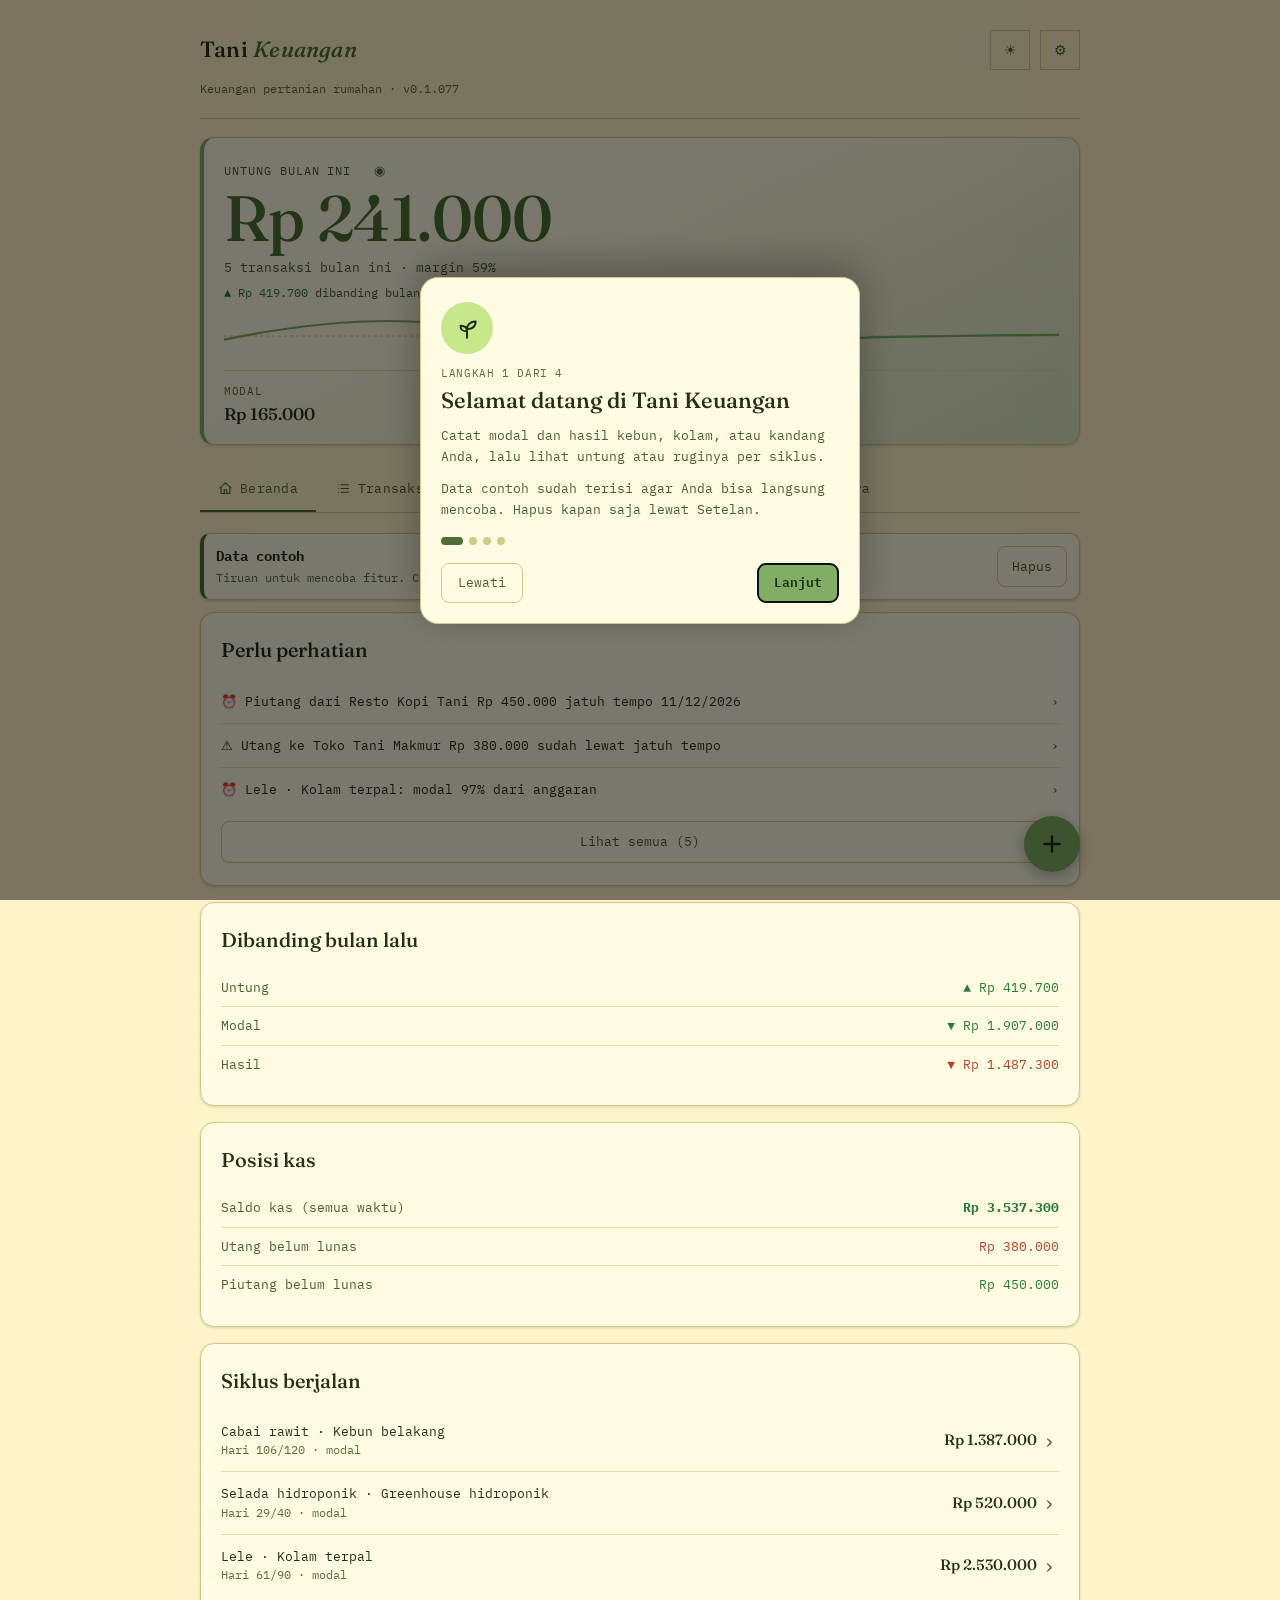
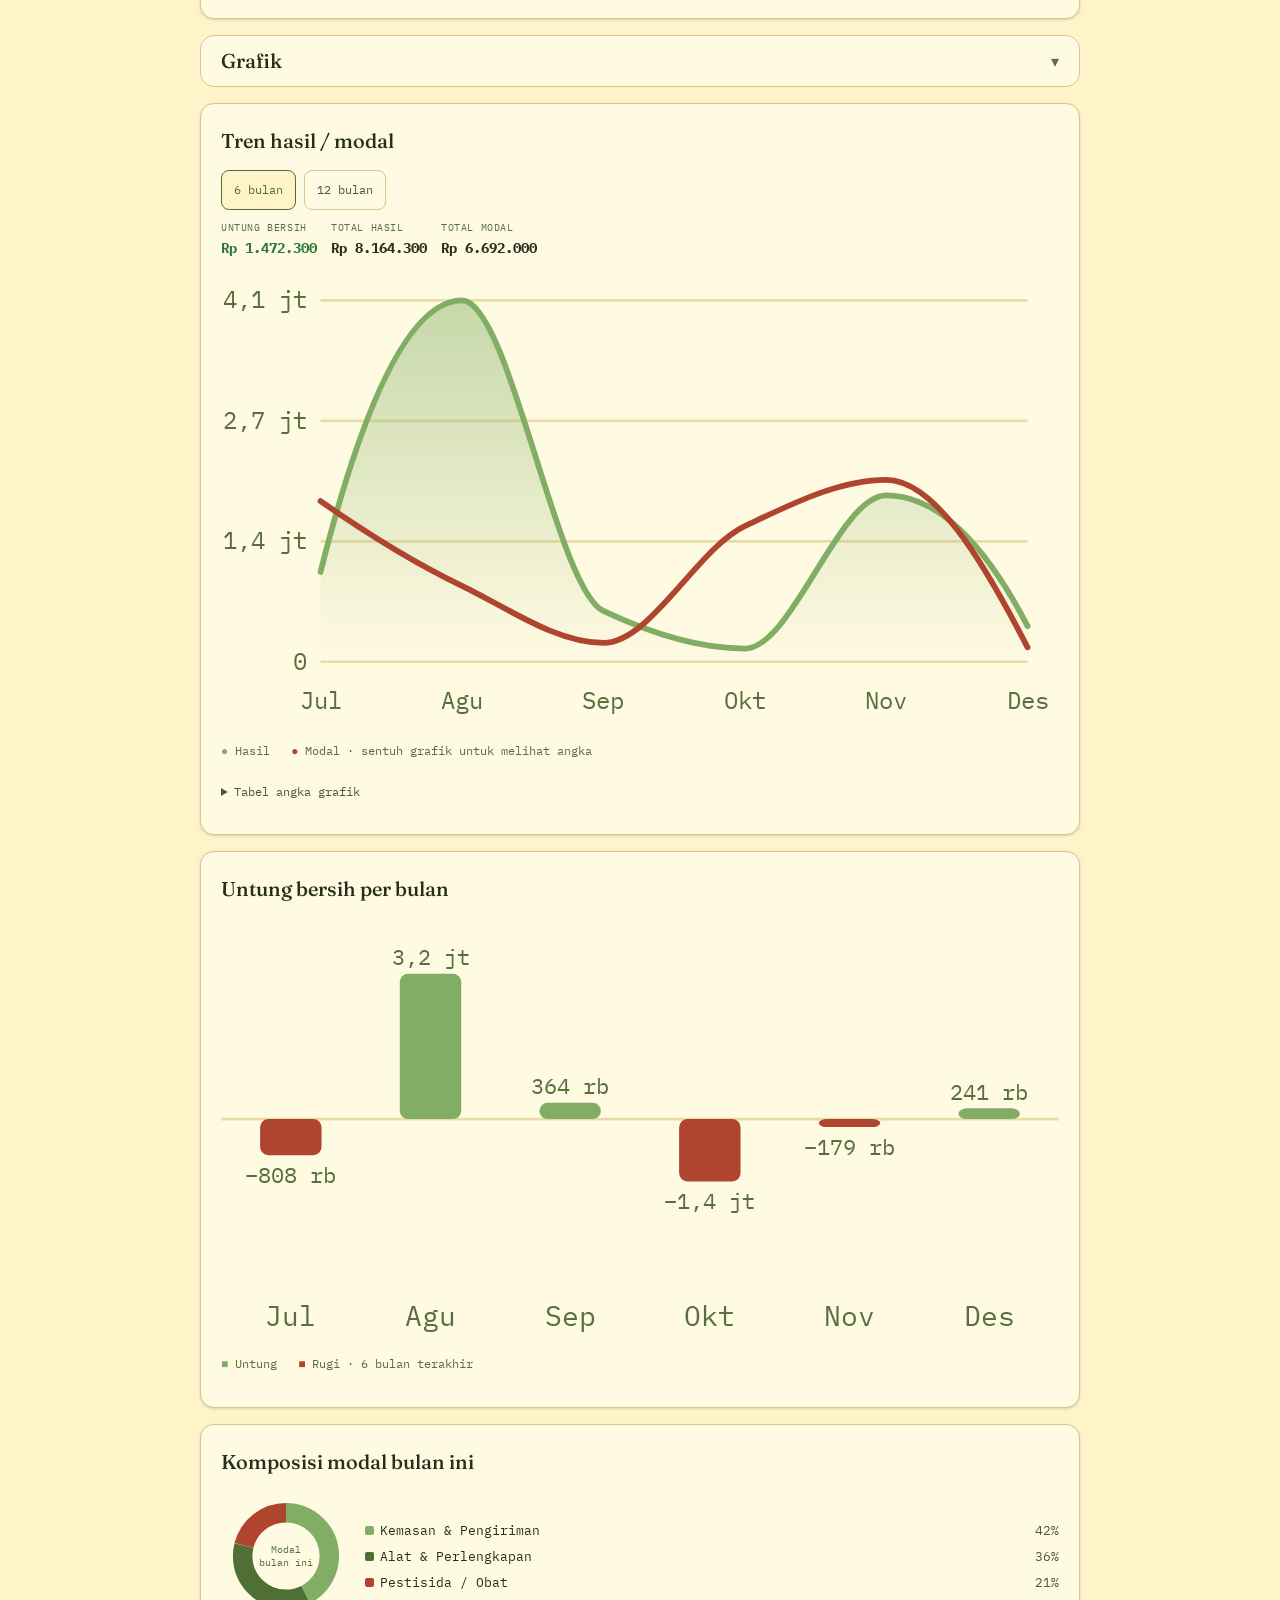
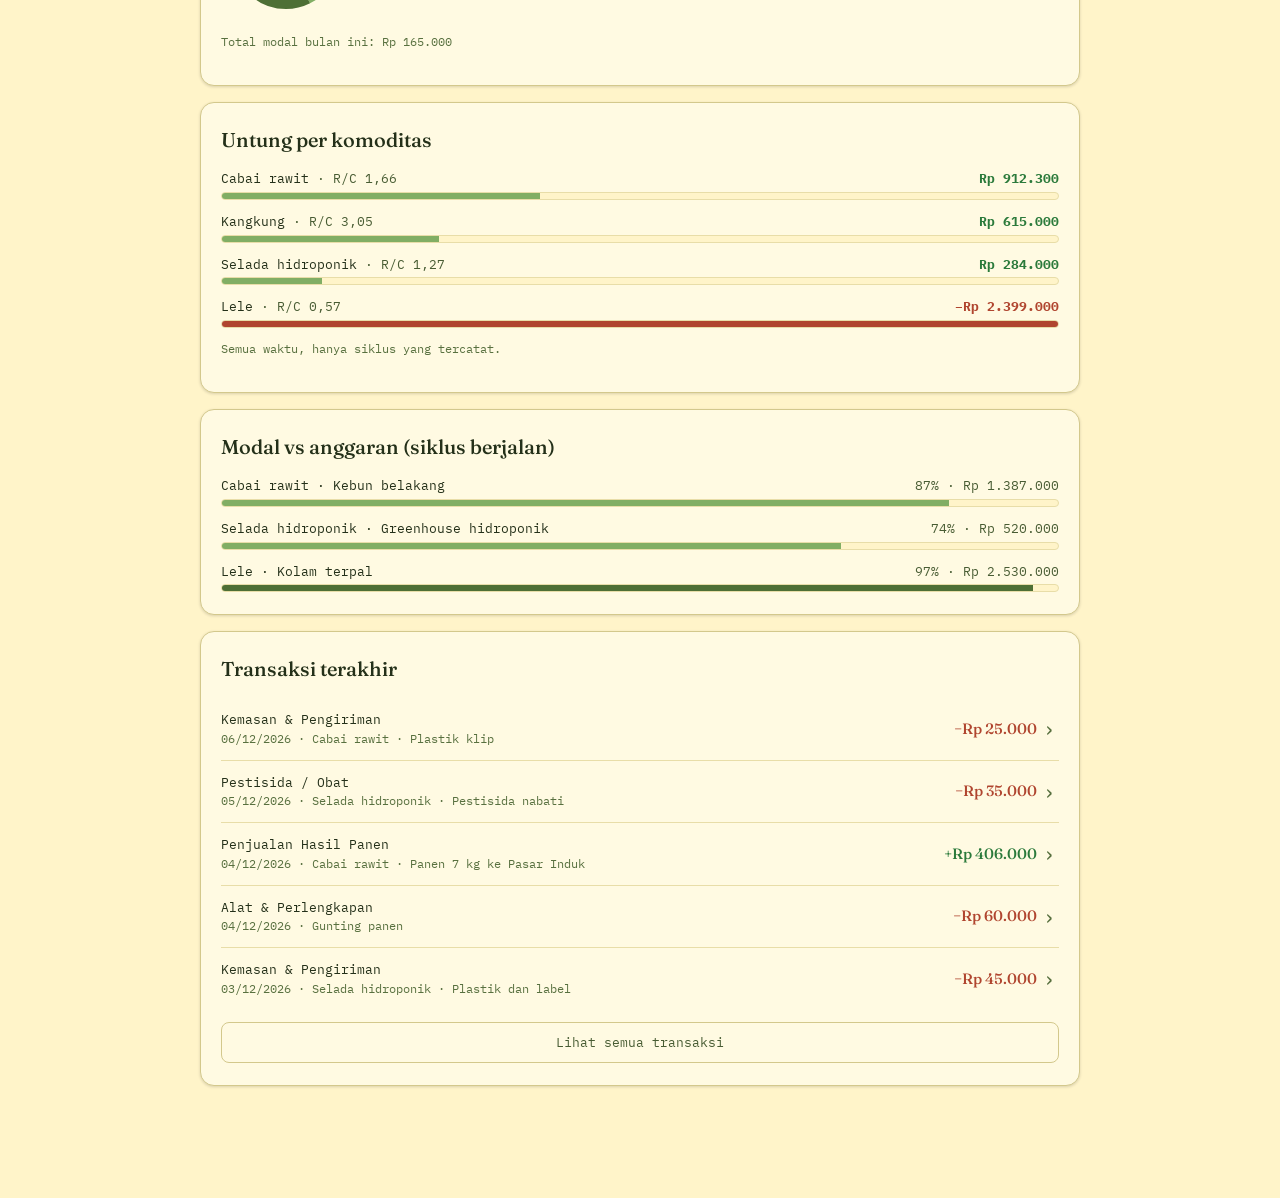
==== index.html @ 6253a73a "v0.1.077" ====
<!DOCTYPE html>
<html lang="id" data-theme="light">
<head>
<meta charset="UTF-8">
<meta name="viewport" content="width=device-width, initial-scale=1, viewport-fit=cover">
<meta name="theme-color" content="#FFF4C9">
<title>Tani Keuangan</title>
<link rel="preconnect" href="https://fonts.googleapis.com">
<link rel="preconnect" href="https://fonts.gstatic.com" crossorigin>
<link href="https://fonts.googleapis.com/css2?family=Fraunces:ital,opsz,wght@0,9..144,400;0,9..144,500;0,9..144,600;1,9..144,500&family=IBM+Plex+Mono:wght@400;500;600&display=swap" rel="stylesheet" media="print" onload="this.media='all'">
<noscript><link href="https://fonts.googleapis.com/css2?family=Fraunces:ital,opsz,wght@0,9..144,400;0,9..144,500;0,9..144,600;1,9..144,500&family=IBM+Plex+Mono:wght@400;500;600&display=swap" rel="stylesheet"></noscript>
<link rel="manifest" href="manifest.webmanifest">
<link rel="apple-touch-icon" href="icon-192.png">
<style>
/* Tani Keuangan — struktur gaya Jurnal Trading, palet Hijau Padi (#FFF4C9 #C7E78B #81AE64 #709053) */
:root{--ink:#FFF4C9;--ink-raised:#FFFAE2;--paper:#243019;--paper-dim:#485C33;--paper-faint:#58703F;--gold:#4E6F35;--gold-dim:#709053;--fill:#81AE64;--fill-hi:#C7E78B;--on-fill:#1F2A16;--act-bg:#C7E78B;--act-tx:#1F2A16;--gain:#2B7A3B;--loss:#B0452F;--line:#D3C88C;--line-soft:#E8DDA8;color-scheme:light;box-sizing:border-box;padding-top:env(safe-area-inset-top,0px)}
html[data-theme="dark"]{--ink:#161D12;--ink-raised:#1F2918;--paper:#FFF4C9;--paper-dim:#C4C09A;--paper-faint:#A3A07E;--gold:#C7E78B;--gold-dim:#81AE64;--fill:#81AE64;--fill-hi:#C7E78B;--on-fill:#14200E;--act-bg:#1F2918;--act-tx:#C7E78B;--gain:#8FD08A;--loss:#E07A62;--line:#34422A;--line-soft:#27331F;color-scheme:dark}
*{box-sizing:border-box}
html{-webkit-text-size-adjust:100%;background:var(--ink);transition:background .2s}
body{margin:0;background:var(--ink);color:var(--paper);font-family:'IBM Plex Mono',ui-monospace,Menlo,monospace;line-height:1.5;-webkit-font-smoothing:antialiased;transition:background .2s,color .2s}
::selection{background:var(--fill-hi);color:var(--on-fill)}
.wrap{max-width:920px;margin:0 auto;padding:0 20px 96px}
header.masthead{padding:30px 0 20px;border-bottom:1px solid var(--line)}
.masthead-top{display:flex;justify-content:space-between;align-items:center;gap:12px}
.brand{font-family:'Fraunces',Georgia,serif;font-weight:500;font-size:22px;letter-spacing:.01em}
.brand em{font-style:italic;color:var(--gold);font-weight:500}
.updated{font-size:12px;color:var(--paper-faint);margin-top:10px}
.theme-toggle{background:none;border:1px solid var(--line);color:var(--paper-dim);width:30px;height:30px;font-size:14px;cursor:pointer;line-height:1}
.theme-toggle:hover{color:var(--gold);border-color:var(--gold)}
.hero{padding:26px 4px 6px}
.hero-label{font-size:12px;color:var(--paper-dim);text-transform:uppercase;letter-spacing:.08em;margin:0 0 6px}
.hero-number{font-family:'Fraunces',Georgia,serif;font-weight:500;font-size:clamp(36px,9vw,64px);line-height:1;color:var(--gold);letter-spacing:-.01em}
.hero-sub{font-size:13px;color:var(--paper-dim);margin-top:8px}
.up{color:var(--gain)}.down{color:var(--loss)}
.stats{display:grid;grid-template-columns:repeat(3,1fr);margin-top:16px;border-top:1px solid var(--line-soft)}
.stat{padding:14px 10px;border-left:1px solid var(--line-soft);min-width:0}
.stat:first-child{border-left:0;padding-left:0}
.stat-lbl{font-size:10.5px;color:var(--paper-faint);text-transform:uppercase;letter-spacing:.06em;margin-bottom:6px;line-height:1.25}
.stat-val{font-family:'Fraunces',Georgia,serif;font-weight:500;font-size:17px;word-break:break-word;line-height:1.2}
.main-tabs{display:flex;gap:2px;margin:22px 0 0;border-bottom:1px solid var(--line);overflow-x:auto;scrollbar-width:none}
.main-tabs::-webkit-scrollbar{display:none}
.main-tab-btn{background:none;border:0;color:var(--paper-dim);font:inherit;font-size:12.5px;letter-spacing:.02em;padding:12px 18px;cursor:pointer;white-space:nowrap;border-bottom:2px solid transparent;transition:color .15s,border-color .15s}
.main-tab-btn:hover{color:var(--paper)}
.main-tab-btn.active{color:var(--gold);border-bottom-color:var(--gold)}
.bottom-nav{display:none;position:fixed;left:0;right:0;bottom:0;z-index:50;background:var(--ink);border-top:1px solid var(--line);padding:6px 4px calc(6px + env(safe-area-inset-bottom,0px));justify-content:space-around;gap:2px}
.bnav-btn{background:none;border:0;color:var(--paper-faint);cursor:pointer;display:flex;flex-direction:column;align-items:center;gap:3px;padding:6px 2px;border-radius:12px;flex:1;min-width:0;font:inherit;font-size:9.5px;transition:color .15s,background .15s}
.bnav-btn.active{color:var(--act-tx);background:var(--act-bg)}
.bnav-icon{width:19px;height:19px}
@media (max-width:720px){.main-tabs{display:none}.bottom-nav{display:flex}}
.panel{margin-top:20px}
section{padding:22px 20px;margin-bottom:16px;background:var(--ink-raised);border:1px solid var(--line);border-radius:14px;box-shadow:0 1px 3px rgba(0,0,0,.15)}
@media (max-width:600px){section{padding:18px 14px;border-radius:12px}}
h2{font-family:'Fraunces',Georgia,serif;font-weight:500;font-size:20px;margin:0 0 14px;color:var(--paper)}
.note{font-size:12px;color:var(--paper-faint)}
.row{display:flex;justify-content:space-between;gap:10px;padding:9px 0;border-top:1px solid var(--line-soft);font-size:13px}
.row:first-of-type{border-top:0}
.row .mu{color:var(--paper-dim)}
.row-tuju{cursor:pointer;align-items:center;min-height:44px}.row-tuju:hover>span:first-child{color:var(--gold)}.row-tuju:focus-visible{outline:2px solid var(--gold);outline-offset:2px}
label{display:block;font-size:10.5px;color:var(--paper-faint);text-transform:uppercase;letter-spacing:.06em;margin:14px 0 5px}
input,select{width:100%;font:inherit;font-size:13px;padding:10px 11px;background:var(--ink);color:var(--paper);border:1px solid var(--line);border-radius:8px}
input:focus,select:focus{outline:2px solid var(--gold);outline-offset:1px}
.seg{display:flex;gap:8px}
.btn{font:inherit;font-size:13px;padding:10px 14px;border-radius:8px;border:1px solid var(--line);background:none;color:var(--paper-dim);cursor:pointer;flex:1}
.btn:hover{color:var(--gold);border-color:var(--gold)}
.btn.on{color:var(--gold);border-color:var(--gold);background:var(--ink)}
.btn.gold{background:var(--fill);color:var(--on-fill);border-color:var(--fill);font-weight:600;width:100%;margin-top:18px}
.btn.gold:hover{color:var(--on-fill);opacity:.9}
.sc{cursor:pointer}
.sc-head{display:flex;justify-content:space-between;align-items:baseline;gap:8px}
.sc-name{font-family:'Fraunces',Georgia,serif;font-size:17px;font-weight:500}
.badge{font-size:10.5px;text-transform:uppercase;letter-spacing:.06em;color:var(--paper-faint);border:1px solid var(--line);padding:1px 7px}
.badge.live{color:var(--gold);border-color:var(--gold)}
.det{margin-top:12px;padding-top:6px;border-top:1px solid var(--line-soft)}
.tblwrap{overflow-x:auto}
table.ledger{width:100%;border-collapse:collapse;font-size:12.5px}
table.ledger th{font-size:10.5px;font-weight:500;color:var(--paper-faint);text-transform:uppercase;letter-spacing:.06em;text-align:right;padding:8px;border-bottom:1px solid var(--line)}
table.ledger td{padding:8px;border-bottom:1px solid var(--line-soft);text-align:right;white-space:nowrap}
table.ledger th:first-child,table.ledger td:first-child{text-align:left}
table.ledger tbody tr:hover{background:var(--ink)}
.toast{position:fixed;left:50%;bottom:88px;transform:translateX(-50%);background:var(--fill);color:var(--on-fill);padding:8px 16px;font-size:12.5px;z-index:120}
.fab{position:fixed;right:max(20px,calc((100vw - 920px)/2 + 20px));bottom:calc(76px + env(safe-area-inset-bottom,0px));width:56px;height:56px;border-radius:50%;border:0;background:var(--fill);color:var(--on-fill);box-shadow:0 4px 14px rgba(0,0,0,.28);cursor:pointer;z-index:55;display:flex;align-items:center;justify-content:center;transition:transform .15s,opacity .15s}
.fab:hover{opacity:.92}.fab:active{transform:scale(.94)}
.fab:focus-visible{outline:2px solid var(--gold);outline-offset:3px}
.fab svg{width:26px;height:26px}
.fab[hidden]{display:none}
.fab svg{transition:transform .18s}.fab.open svg{transform:rotate(45deg)}
.fab-scrim{position:fixed;inset:0;z-index:54;background:rgba(0,0,0,.28)}
.fab-dial{position:fixed;right:max(20px,calc((100vw - 920px)/2 + 20px));bottom:calc(144px + env(safe-area-inset-bottom,0px));z-index:55;display:flex;flex-direction:column;align-items:flex-end;gap:10px}
.fab-scrim[hidden],.fab-dial[hidden]{display:none}
.fab-item{border:0;border-radius:24px;padding:12px 18px;background:var(--fill);color:var(--on-fill);font:inherit;font-size:14px;font-weight:500;box-shadow:0 4px 14px rgba(0,0,0,.28);cursor:pointer;white-space:nowrap}
.fab-item:active{transform:scale(.96)}.fab-item:focus-visible{outline:2px solid var(--gold);outline-offset:3px}
@media (min-width:721px){.fab{bottom:28px}.fab-dial{bottom:96px}}
/* ---------- Setelan ---------- */
body{zoom:var(--zoom,1)}
html[data-scheme="emas"]{--ink:#F3EDE0;--ink-raised:#E8E0CC;--paper:#2B2415;--paper-dim:#6B6046;--paper-faint:#6F654F;--gold:#9C7526;--gold-dim:#B08F4E;--fill:#C9A24B;--fill-hi:#E8D9A8;--on-fill:#2B2415;--act-bg:#E8E0CC;--act-tx:#2B2415;--gain:#4F7548;--loss:#9C4530;--line:#D9CFB4;--line-soft:#E3DAC3}
html[data-scheme="emas"][data-theme="dark"]{--ink:#1B1712;--ink-raised:#231E17;--paper:#EDE6D6;--paper-dim:#9C907B;--paper-faint:#8D836F;--gold:#C9A24B;--gold-dim:#8C744E;--fill:#C9A24B;--fill-hi:#C9A24B;--on-fill:#1B1712;--act-bg:#231E17;--act-tx:#C9A24B;--gain:#84AB7C;--loss:#C06B54;--line:#3A3226;--line-soft:#2A251C;color-scheme:dark}
.masthead-right{display:flex;align-items:center;gap:10px}
.theme-toggle.active{color:var(--gold);border-color:var(--gold)}
.eye{background:none;border:0;color:var(--paper-faint);cursor:pointer;font-size:13px;padding:2px 4px;margin-left:4px}
.eye:hover{color:var(--gold)}
.sec-head{display:flex;justify-content:space-between;align-items:baseline;gap:8px 14px;flex-wrap:wrap;margin-bottom:6px}
.sec-head h2{margin:0}
.sec-head .note{max-width:38ch;text-align:right}
.settings-row{display:flex;justify-content:space-between;align-items:center;gap:14px;padding:14px 0;border-top:1px solid var(--line-soft)}
.sec-head+.settings-row{border-top:0}
.settings-desc{min-width:0}
.settings-desc strong{display:block;font-size:13px;font-weight:500}
.settings-desc span{display:block;font-size:12px;color:var(--paper-faint);margin-top:2px;max-width:46ch}
.seg.sm{flex-wrap:wrap;justify-content:flex-end}
.seg.sm .btn,.settings-row>.btn{flex:0 0 auto;padding:7px 12px;font-size:12px}
.settings-input{width:84px;text-align:right}
.settings-text{width:100%;min-height:96px;margin-top:6px;font:inherit;font-size:11.5px;padding:10px 11px;background:var(--ink);color:var(--paper);border:1px solid var(--line);border-radius:8px;resize:vertical}
.settings-text:focus{outline:2px solid var(--gold);outline-offset:1px}
.btn.danger{color:var(--loss);border-color:var(--loss)}
.btn.danger:hover{color:var(--loss);opacity:.85}
.dot{display:inline-block;width:9px;height:9px;border-radius:50%;margin-right:6px}
@media (max-width:600px){.settings-row{flex-direction:column;align-items:stretch;gap:10px}.seg.sm{justify-content:flex-start}.settings-input{width:100%;text-align:left}.sec-head .note{text-align:left;max-width:none}}
/* ---------- Liquid Glass bergaya iOS (v0.1.069; sakelar di Setelan, berlaku untuk semua skema dan mode) ----------
   Bahan: kaca bening berlapis (sorot spekular kiri-atas + isian tembus pandang) dengan blur kuat, saturasi tinggi,
   tepi bercahaya terarah (terang di kiri-atas, redup di kanan-bawah), dan bayangan lembut. Kontrol berbentuk kapsul,
   navigasi bawah melayang, tab aktif berupa "lensa" kaca. Cadangan: padat bila blur tidak didukung atau pengguna
   memilih Kurangi Transparansi. */
html[data-glass="1"]{
  --lg-spec:radial-gradient(130% 95% at 0% 0%,rgba(255,255,255,.38),rgba(255,255,255,0) 46%);
  --lg-fill:linear-gradient(150deg,rgba(255,255,255,.38),rgba(255,255,255,.20));
  --lg-btn:linear-gradient(160deg,rgba(255,255,255,.40),rgba(255,255,255,.18));
  --lg-lens:linear-gradient(160deg,rgba(255,255,255,.62),rgba(255,255,255,.24));
  --lg-hi:inset 1px 1px 0 rgba(255,255,255,.80),inset -1px -1px 0 rgba(255,255,255,.26);
  --lg-hi-s:inset 1px 1px 0 rgba(255,255,255,.65),inset -1px -1px 0 rgba(255,255,255,.18);
  --lg-blur:blur(14px) saturate(160%);
  --glass:var(--lg-fill);--glass-edge:rgba(255,255,255,.50);
  --glass-shadow:0 8px 24px rgba(50,70,35,.10),0 1px 3px rgba(50,70,35,.06);
  --glass-nav:rgba(255,255,255,.16);--glass-input:rgba(255,255,255,.30);--glass-th:rgba(255,255,255,.55);
  background:none}
html[data-glass="1"][data-theme="dark"]{
  --lg-spec:radial-gradient(130% 95% at 0% 0%,rgba(255,255,255,.13),rgba(255,255,255,0) 44%);
  --lg-fill:linear-gradient(150deg,rgba(255,255,255,.07),rgba(255,255,255,.02)),linear-gradient(rgba(12,18,9,.54),rgba(12,18,9,.54));
  --lg-btn:linear-gradient(160deg,rgba(255,255,255,.11),rgba(255,255,255,.04)),linear-gradient(rgba(12,18,9,.38),rgba(12,18,9,.38));
  --lg-lens:linear-gradient(160deg,rgba(255,255,255,.22),rgba(255,255,255,.08)),linear-gradient(rgba(12,18,9,.30),rgba(12,18,9,.30));
  --lg-hi:inset 1px 1px 0 rgba(255,255,255,.24),inset -1px -1px 0 rgba(255,255,255,.05);
  --lg-hi-s:inset 1px 1px 0 rgba(255,255,255,.20),inset -1px -1px 0 rgba(255,255,255,.04);
  --lg-blur:blur(16px) saturate(145%);
  --glass-edge:rgba(255,255,255,.14);
  --glass-shadow:0 10px 30px rgba(0,0,0,.30),0 1px 4px rgba(0,0,0,.16);
  --glass-nav:rgba(22,29,18,.36);--glass-input:rgba(255,255,255,.05);--glass-th:rgba(0,0,0,.26)}
@supports (background:color-mix(in srgb,red 50%,transparent)){
  html[data-glass="1"] body{background:
    radial-gradient(900px 700px at 82% 0%,color-mix(in srgb,var(--fill) 40%,transparent),transparent 62%),
    radial-gradient(820px 760px at 0% 100%,color-mix(in srgb,var(--gold-dim) 30%,transparent),transparent 64%),
    radial-gradient(640px 520px at 18% 18%,color-mix(in srgb,var(--fill-hi) 52%,transparent),transparent 70%),
    radial-gradient(700px 560px at 60% 60%,color-mix(in srgb,var(--fill) 22%,transparent),transparent 74%),
    var(--ink);}
  html[data-glass="1"][data-theme="dark"] .gbg{background:
    radial-gradient(900px 700px at 82% 0%,color-mix(in srgb,var(--fill) 24%,transparent),transparent 62%),
    radial-gradient(820px 760px at 0% 100%,color-mix(in srgb,var(--gold-dim) 22%,transparent),transparent 64%),
    radial-gradient(640px 520px at 18% 18%,color-mix(in srgb,var(--fill) 9%,transparent),transparent 70%),
    var(--ink);}
}
html[data-glass="1"] body{background:var(--ink);}
/* bahan kaca untuk permukaan besar */
html[data-glass="1"] :is(section,.pd-kartu,.dm-kartu,.cx-pop,.bottom-nav,.toast){
  background:var(--lg-spec),var(--lg-fill);border:1px solid var(--glass-edge);
  box-shadow:var(--glass-shadow),var(--lg-hi)}
/* v0.1.072 — blur hanya untuk permukaan yang melayang di atas isi; kartu isi, tombol, dan kolom isian tanpa blur (hemat GPU HP) */
html[data-glass="1"] :is(.pd-kartu,.dm-kartu,.cx-pop,.bottom-nav,.toast){-webkit-backdrop-filter:var(--lg-blur);backdrop-filter:var(--lg-blur)}
.bottom-nav,.fab{will-change:transform}
html[data-glass="1"] section{border-radius:28px}
html[data-glass="1"] .hero-card{border-left:1px solid var(--glass-edge)}
@supports (background:color-mix(in srgb,red 50%,transparent)){
  html[data-glass="1"] .hero-card{background:var(--lg-spec),linear-gradient(150deg,color-mix(in srgb,var(--fill) 14%,rgba(255,255,255,.30)),color-mix(in srgb,var(--fill) 5%,rgba(255,255,255,.14)))}
  html[data-glass="1"][data-theme="dark"] .hero-card{background:var(--lg-spec),linear-gradient(150deg,color-mix(in srgb,var(--fill) 20%,transparent),color-mix(in srgb,var(--fill) 6%,transparent)),linear-gradient(rgba(12,18,9,.54),rgba(12,18,9,.54))}
}
html[data-glass="1"] .pd-kartu,html[data-glass="1"] .dm-kartu{border-radius:30px 30px 0 0;border-bottom:0}
@media (min-width:721px){html[data-glass="1"] .pd-kartu,html[data-glass="1"] .dm-kartu{border-radius:30px;border-bottom:1px solid var(--glass-edge)}}
html[data-glass="1"] .cx-pop:not(.sheet){border-radius:20px}
html[data-glass="1"] .cx-pop.sheet{border-radius:28px 28px 0 0;border-bottom:0}
html[data-glass="1"] .toast{border-radius:999px;color:var(--paper);padding:10px 18px}
html[data-glass="1"] .dm-lapis{background:rgba(20,28,16,.34)}
html[data-glass="1"] .fab-scrim{background:rgba(20,28,16,.22);-webkit-backdrop-filter:blur(6px);backdrop-filter:blur(6px)}
/* kontrol kapsul */
html[data-glass="1"] :is(.btn,.theme-toggle,.dm-x,.fab-item){
  background:var(--lg-btn);border:1px solid var(--glass-edge);border-radius:999px;
  box-shadow:var(--lg-hi-s),0 2px 6px rgba(0,0,0,.05);
  transition:transform .3s cubic-bezier(.2,.9,.3,1.35),background .2s,color .15s,border-color .15s,box-shadow .2s}
html[data-glass="1"] .theme-toggle,html[data-glass="1"] .dm-x{border-radius:50%}
html[data-glass="1"] .badge{border-radius:999px}
html[data-glass="1"] :is(.btn,.theme-toggle,.dm-x,.fab-item,.bnav-btn):active{transform:scale(.95)}
html[data-glass="1"] .btn:hover,html[data-glass="1"] .theme-toggle:hover{border-color:var(--glass-edge);color:var(--gold)}
html[data-glass="1"] .btn.on{background:var(--lg-lens);color:var(--gold);border-color:var(--glass-edge);box-shadow:var(--lg-hi-s),0 3px 8px rgba(0,0,0,.07)}
html[data-glass="1"] .btn.gold{color:var(--on-fill);border-color:rgba(255,255,255,.55)}
html[data-glass="1"] .btn.danger{border-color:color-mix(in srgb,var(--loss) 55%,transparent)}
@supports (background:color-mix(in srgb,red 50%,transparent)){
  html[data-glass="1"] .btn.gold,html[data-glass="1"] .fab-item{background:radial-gradient(130% 100% at 20% 0%,rgba(255,255,255,.38),rgba(255,255,255,0) 58%),color-mix(in srgb,var(--fill) 68%,transparent);color:var(--on-fill);box-shadow:var(--lg-hi-s),0 8px 20px color-mix(in srgb,var(--fill) 38%,transparent)}
}
/* kolom isian: kaca cekung */
html[data-glass="1"] :is(input:not([type=checkbox]):not([type=radio]):not([type=range]):not([type=file]),select,textarea,.cx-btn){
  background:var(--glass-input);border:1px solid var(--glass-edge);border-radius:16px;
  box-shadow:inset 0 1px 3px rgba(0,0,0,.08),inset 0 -1px 0 rgba(255,255,255,.35)}
html[data-glass="1"] :is(input,select,textarea,.cx-btn):focus-visible{border-color:var(--gold);outline:none;box-shadow:inset 0 1px 3px rgba(0,0,0,.08),0 0 0 3px color-mix(in srgb,var(--gold) 28%,transparent)}
/* navigasi bawah melayang + lensa aktif */
html[data-glass="1"] .bottom-nav{left:12px;right:12px;bottom:calc(10px + env(safe-area-inset-bottom,0px));border-radius:999px;padding:5px;background:var(--lg-spec),var(--lg-fill),var(--glass-nav)}
html[data-glass="1"] .bnav-btn{border-radius:999px;padding:7px 2px;transition:transform .3s cubic-bezier(.2,.9,.3,1.35),color .15s,background .2s,box-shadow .2s}
html[data-glass="1"] .bnav-btn.active{background:var(--lg-lens);box-shadow:var(--lg-hi-s),0 2px 8px rgba(0,0,0,.08);color:var(--act-tx)}
@media (max-width:720px){
  html[data-glass="1"] .fab{bottom:calc(96px + env(safe-area-inset-bottom,0px))}
  html[data-glass="1"] .fab-dial{bottom:calc(164px + env(safe-area-inset-bottom,0px))}
  html[data-glass="1"] .toast{bottom:calc(104px + env(safe-area-inset-bottom,0px))}
}
/* tab atas (layar lebar): kapsul kaca */
html[data-glass="1"] .main-tabs{border:1px solid var(--glass-edge);border-radius:999px;padding:4px;gap:4px;background:var(--lg-spec),var(--lg-fill);-webkit-backdrop-filter:var(--lg-blur);backdrop-filter:var(--lg-blur);box-shadow:var(--glass-shadow),var(--lg-hi-s)}
html[data-glass="1"] .main-tab-btn{border-radius:999px;border-bottom-color:transparent;padding:10px 18px}
html[data-glass="1"] .main-tab-btn.active{background:var(--lg-lens);border-bottom-color:transparent;box-shadow:var(--lg-hi-s),0 2px 8px rgba(0,0,0,.08)}
html[data-glass="1"] table.ledger th{background:var(--glass-th)}
/* FAB: kaca berwarna */
html[data-glass="1"] .fab{border:1px solid rgba(255,255,255,.50);box-shadow:var(--lg-hi-s),0 8px 20px rgba(50,70,35,.24);-webkit-backdrop-filter:blur(8px) saturate(150%);backdrop-filter:blur(8px) saturate(150%)}
@supports (background:color-mix(in srgb,red 50%,transparent)){
  html[data-glass="1"] .fab{background:radial-gradient(120% 100% at 24% 12%,rgba(255,255,255,.42),rgba(255,255,255,0) 58%),color-mix(in srgb,var(--fill) 70%,transparent);box-shadow:inset 1px 1px 0 rgba(255,255,255,.60),inset -1px -1px 0 rgba(255,255,255,.18),0 8px 20px color-mix(in srgb,var(--fill) 38%,rgba(0,0,0,.20))}
}
/* cadangan: tanpa blur, atau pengguna memilih Kurangi Transparansi */
@supports not ((-webkit-backdrop-filter:blur(1px)) or (backdrop-filter:blur(1px))){
  html[data-glass="1"] :is(section,.pd-kartu,.dm-kartu,.cx-pop,.bottom-nav,.toast,.main-tabs){background:var(--ink-raised)}
  html[data-glass="1"] .bottom-nav{background:var(--ink)}
}
@media (prefers-reduced-transparency:reduce){
  html[data-glass="1"] :is(section,.pd-kartu,.dm-kartu,.cx-pop,.bottom-nav,.toast,.main-tabs,.btn,.theme-toggle,.dm-x,.fab-item,.fab,input,select,textarea,.cx-btn){background:var(--ink-raised);-webkit-backdrop-filter:none;backdrop-filter:none}
  html[data-glass="1"] .bottom-nav{background:var(--ink)}
}
@media (prefers-reduced-motion:reduce){html[data-glass="1"] :is(.btn,.theme-toggle,.dm-x,.fab-item,.bnav-btn):active{transform:none}}
/* ---------- Transaksi (v0.1.007) ---------- */
.tx{display:flex;justify-content:space-between;align-items:center;gap:12px;padding:12px 0;border-top:1px solid var(--line-soft);cursor:pointer}
h2+.tx{border-top:0}
.tx:hover .tx-n{color:var(--gold)}
.tx:focus-visible{outline:2px solid var(--gold);outline-offset:2px}
.tx-l{min-width:0}
.tx-n{font-size:13px}
.tx-l .note{white-space:nowrap;overflow:hidden;text-overflow:ellipsis;max-width:46vw}
.tx-a{font-family:'Fraunces',Georgia,serif;font-size:15px;font-weight:500;white-space:nowrap}
.two{display:grid;grid-template-columns:1fr 1fr;gap:10px}
.sum{display:grid;grid-template-columns:repeat(3,1fr);gap:8px;padding-bottom:10px;border-bottom:1px solid var(--line)}
.sum span{display:block;font-size:10.5px;text-transform:uppercase;letter-spacing:.06em}
.sum strong{font-family:'Fraunces',Georgia,serif;font-weight:500;font-size:15px;word-break:break-word}
.bar-row{margin:12px 0 0}
.bar-top{display:flex;justify-content:space-between;font-size:12.5px;margin-bottom:4px}
.bar-top .mu{color:var(--paper-dim)}
.bar{height:8px;background:var(--ink);border:1px solid var(--line-soft);border-radius:4px;overflow:hidden}
.bar i{display:block;height:100%;background:var(--fill)}
input[type=date]{min-height:40px}
.bnav-icon,.tab-icon{fill:none;stroke:currentColor;stroke-width:1.8;stroke-linecap:round;stroke-linejoin:round;flex:none}
.tab-icon{width:15px;height:15px;vertical-align:-3px;margin-right:7px}
.main-tab-btn{display:inline-flex;align-items:center}
.main-tab-btn .tab-icon{vertical-align:baseline}
/* ---------- Siklus (v0.1.008) ---------- */
.sc-card{padding:13px 0;border-top:1px solid var(--line-soft);cursor:pointer}
.sc-card:first-of-type{border-top:0}
.sc-card:hover .sc-name{color:var(--gold)}
.sc-card .note{margin-top:4px}
.seg+.sc-card{margin-top:8px}
/* ---------- Form kustom (v0.1.009) ---------- */
input{-webkit-appearance:none;appearance:none}
input::placeholder,textarea::placeholder{color:var(--paper-faint);opacity:.75}
input[type=number]{-moz-appearance:textfield}
input[type=number]::-webkit-outer-spin-button,input[type=number]::-webkit-inner-spin-button{-webkit-appearance:none;margin:0}
.cx{position:relative}
.cx-native{display:none!important}
.cx-btn{display:flex;align-items:center;justify-content:space-between;gap:10px;width:100%;min-height:40px;padding:10px 11px;font:inherit;font-size:13px;text-align:left;background:var(--ink);color:var(--paper);border:1px solid var(--line);border-radius:8px;cursor:pointer;-webkit-tap-highlight-color:transparent;transition:border-color .15s}
.cx-btn:hover{border-color:var(--gold-dim)}
.cx-btn:focus-visible,.cx-btn[aria-expanded="true"]{outline:2px solid var(--gold);outline-offset:1px}
.cx-val{min-width:0;overflow:hidden;text-overflow:ellipsis;white-space:nowrap}
.cx-val.ph{color:var(--paper-faint)}
.cx-ic{width:16px;height:16px;flex:none;fill:none;stroke:var(--paper-dim);stroke-width:1.8;stroke-linecap:round;stroke-linejoin:round}
.cx-btn[aria-expanded="true"] .cx-ic{stroke:var(--gold)}
.cx-back{position:fixed;inset:0;z-index:99}
.cx-back.dim{background:rgba(20,28,14,.4)}
.cx-pop{position:fixed;z-index:100;box-sizing:border-box;max-width:calc(100vw - 16px);max-height:min(340px,60vh);overflow:auto;padding:6px;background:var(--ink-raised);color:var(--paper);border:1px solid var(--line);border-radius:12px;box-shadow:0 14px 36px rgba(0,0,0,.28);font-family:'IBM Plex Mono',ui-monospace,Menlo,monospace;font-size:13px;line-height:1.5}
.cx-pop.cal:not(.sheet){width:296px;max-height:none;padding:12px}
.cx-pop.sheet{left:0;right:0;bottom:0;top:auto;max-width:none;max-height:74vh;padding:14px 14px calc(16px + env(safe-area-inset-bottom,0px));border-radius:18px 18px 0 0;border-bottom:0}
.cx-pop.sheet::before{content:"";display:block;width:38px;height:4px;margin:0 auto 10px;border-radius:2px;background:var(--line)}
.cx-opt{display:flex;align-items:center;justify-content:space-between;gap:10px;padding:11px 12px;border-radius:8px;cursor:pointer;outline:none}
.cx-opt:hover,.cx-opt:focus{background:var(--act-bg)}
.cx-opt.sel{color:var(--gold);font-weight:500}
.cx-ck{width:15px;height:15px;flex:none;fill:none;stroke:var(--gold);stroke-width:2.2;stroke-linecap:round;stroke-linejoin:round}
.cx-grp{padding:10px 12px 4px;font-size:10.5px;color:var(--paper-faint);text-transform:uppercase;letter-spacing:.06em}
.cx-cal-h{display:flex;align-items:center;justify-content:space-between;gap:2px;margin-bottom:8px}
.cx-cal-t{flex:1;text-align:center;font-family:'Fraunces',Georgia,serif;font-size:16px}
.cx-nav{width:34px;height:34px;border:0;border-radius:8px;background:none;color:var(--paper-dim);font:inherit;font-size:16px;cursor:pointer}
.cx-nav:hover{background:var(--act-bg);color:var(--gold)}
.cx-grid{display:grid;grid-template-columns:repeat(7,1fr);gap:2px}
.cx-wd{padding:6px 0;text-align:center;font-size:10.5px;color:var(--paper-faint);text-transform:uppercase}
.cx-day{height:38px;border:0;border-radius:10px;background:none;color:var(--paper);font:inherit;font-size:13px;cursor:pointer}
.cx-day:hover{background:var(--act-bg)}
.cx-day.today{box-shadow:inset 0 0 0 1px var(--gold-dim)}
.cx-day.sel{background:var(--fill);color:var(--on-fill);font-weight:600}
.cx-foot{display:flex;gap:8px;margin-top:10px}
.cx-foot .btn{flex:1}

/* v0.1.010 — peringatan penyimpanan terbatas */
.peringatan{margin:8px 0 12px;padding:10px 12px;border:1px solid var(--line);border-left:4px solid var(--loss);border-radius:10px;background:var(--ink-raised);color:var(--paper);font-size:.82rem;line-height:1.45}
.peringatan[hidden]{display:none}
.info-contoh{margin:0 0 12px;padding:12px;border:1px solid var(--line);border-left:4px solid var(--gold);border-radius:10px;background:var(--ink-raised);font-size:.85rem;line-height:1.5}
.info-contoh .note{margin-top:2px}

/* v0.1.011 — laporan */
.lap-kartu .sec-head{align-items:baseline;gap:10px}.lap-kartu .sec-head h2{margin:0}.up{color:var(--gain)}.down{color:var(--loss)}

/* v0.1.012 — cetak */
@media print{.bottom-nav,.fab,.fab-dial,.fab-scrim,.main-tabs,.theme-toggle,.eye,.no-print,.peringatan,#toast,.seg.sm{display:none!important}html,body{background:#fff!important;color:#000!important}section{break-inside:avoid;box-shadow:none!important}.wrap{max-width:none}}

/* v0.1.013 — grafik garis */
.lg-wrap{position:relative}.lg-svg{touch-action:pan-y;display:block}.lg-tip{position:absolute;top:6px;transform:translateX(-50%);background:var(--ink-raised);border:1px solid var(--line);border-radius:8px;padding:6px 9px;font-size:11px;line-height:1.5;white-space:nowrap;pointer-events:none;box-shadow:0 2px 10px rgba(0,0,0,.15)}.lg-tip[hidden]{display:none}
.lg-stat{display:flex;gap:14px;flex-wrap:wrap;margin:10px 0}.lg-stat strong{font-size:14px}.lg-stat .note{font-size:10px;letter-spacing:.06em}
.lg-detail{margin-top:8px;font-size:12px}.lg-detail summary{cursor:pointer;color:var(--paper-dim)}.lg-tab{width:100%;border-collapse:collapse;margin-top:8px}.lg-tab th,.lg-tab td{text-align:right;padding:5px 4px;border-top:1px solid var(--line-soft)}.lg-tab th:first-child,.lg-tab td:first-child{text-align:left}

/* v0.1.017 — hero hanya di Beranda */
.hero[hidden],.stats[hidden]{display:none}

/* v0.1.023 sinkron cloud */
.sk-f{display:block;margin-top:10px}.sk-f span{display:block;font-size:12px;color:var(--paper-faint);margin-bottom:4px}.sk-f input{width:100%;font:inherit;font-size:13px;padding:10px 11px;background:var(--ink);color:var(--paper);border:1px solid var(--line);border-radius:8px}.sk-f input:focus{outline:2px solid var(--gold);outline-offset:1px}

/* v0.1.024 penyempurnaan UX */
.theme-toggle{width:40px;height:40px}
.eye{padding:10px 12px;margin:-10px -4px -10px 0;min-width:40px;min-height:40px}
.lg-detail summary{padding:11px 0}
.seg .btn{min-width:40px}
.gulir{overflow-x:auto;max-width:100%}.lg-tab th,.lg-tab td{white-space:nowrap}
.btn{min-height:40px}
.seg.sm .btn,.settings-row>.btn{padding:10px 12px;min-height:40px}
.fab.turun{transform:translateY(160px);opacity:0;pointer-events:none}
@media (max-width:720px){.wrap{padding-bottom:150px}}
.lipat>summary{list-style:none;cursor:pointer;display:flex;justify-content:space-between;align-items:center;gap:10px;min-height:40px}
.lipat>summary::-webkit-details-marker{display:none}
.lipat>summary h2{margin:0}
.lipat>summary::after{content:'▾';color:var(--paper-faint);transition:transform .15s}
.lipat:not([open])>summary::after{transform:rotate(-90deg)}
.lipat>summary:focus-visible{outline:2px solid var(--gold);outline-offset:2px}
.lipat-n{margin:4px 0 8px}
.lipat.luar{margin-bottom:16px}
.lipat.luar>summary{padding:10px 20px;background:var(--ink-raised);border:1px solid var(--line);border-radius:14px}
.lipat.luar[open]>summary{margin-bottom:16px}
.fl-bar{margin-top:10px}.fl-bar .btn{width:100%}
.cari{margin-bottom:4px}
.ic-row{display:flex;justify-content:space-between;align-items:center;gap:12px}.ic-row .btn{flex:0 0 auto}
.bar-ang{height:6px;border-radius:3px;background:var(--line-soft);overflow:hidden;margin-top:8px}.bar-ang i{display:block;height:100%;background:var(--fill)}.bar-ang.w i{background:#d9a21b}.bar-ang.x i{background:var(--loss)}

/* v0.1.025 kartu hero di Beranda */
.hero-card{position:relative;overflow:hidden;margin-top:18px;padding:22px 20px 6px;background:var(--ink-raised);border-left:4px solid var(--fill)}
@supports (background:color-mix(in srgb,red 10%,blue)){.hero-card{background:linear-gradient(155deg,var(--ink-raised) 35%,color-mix(in srgb,var(--fill) 26%,var(--ink-raised)))}}
.hero-card[hidden]{display:none}
.hero-card .hero{padding:0}
.hero-card .hero-number.rugi{color:var(--loss)}
.hero-delta{font-size:12px;color:var(--paper-dim);margin-top:6px;min-height:1px}
.hero-delta:empty{display:none}
.hero-spark{display:block;width:100%;height:40px;margin-top:14px}
.hero-spark[hidden]{display:none}
.hs-nol{stroke:var(--line);stroke-width:1;stroke-dasharray:3 3}
.hs-garis{fill:none;stroke:var(--fill);stroke-width:2.2;stroke-linecap:round;stroke-linejoin:round}
.hero-card .stats{margin-top:14px}
@media (max-width:600px){.hero-card{padding:18px 14px 4px;margin-top:14px}}

/* v0.1.026 judul halaman aktif */


/* v0.1.032 — geser untuk hapus */
.tx{position:relative;touch-action:pan-y;transition:transform .15s ease}
.tx.geser{transform:translateX(-96px)}
.tx-hapus{position:absolute;left:100%;top:0;bottom:0;width:96px;border:0;background:var(--loss);color:#fff;font:inherit;font-size:13px;visibility:hidden;cursor:pointer}
.tx.geser .tx-hapus,.tx.menggeser .tx-hapus{visibility:visible}
.toast-btn{margin-left:14px;background:transparent;border:0;color:inherit;font:inherit;font-weight:600;text-decoration:underline;cursor:pointer;padding:4px 2px}
@media print{.tx-hapus{display:none!important}}

/* v0.1.033 — tab laporan bergaya map + tombol ikon */
.lap-aksi{display:flex;justify-content:flex-end;gap:8px;margin:0 0 12px}
.ikon-btn{display:inline-flex;align-items:center;gap:7px;min-height:40px;padding:0 14px;font:inherit;font-size:12.5px;border:1px solid var(--line);border-radius:8px;background:none;color:var(--paper-dim);cursor:pointer}
.ikon-btn svg{width:18px;height:18px;flex:0 0 auto;stroke:currentColor;fill:none;stroke-width:1.8;stroke-linecap:round;stroke-linejoin:round}
.ikon-btn:hover,.ikon-btn:focus-visible{color:var(--gold);border-color:var(--gold)}
.lap-tabs{display:flex;position:relative;z-index:1;margin-bottom:-1px}
.lap-tab{flex:1;min-height:46px;font:inherit;font-size:13px;color:var(--paper-dim);background:color-mix(in srgb,var(--ink-raised) 55%,var(--ink));border:1px solid var(--line);border-left-width:0;border-radius:0;cursor:pointer}
.lap-tab:first-child{border-left-width:1px;border-top-left-radius:10px}
.lap-tab:last-child{border-top-right-radius:10px}
.lap-tab.on{background:var(--ink-raised);color:var(--paper);font-weight:700;border-top:2px solid var(--gold);border-bottom-color:var(--ink-raised)}
.lap-tab:focus-visible{outline:2px solid var(--gold);outline-offset:-3px}
.lap-panel{border:1px solid var(--line);background:var(--ink-raised);border-radius:0 0 12px 12px;margin-bottom:16px}
.lap-panel>section,html[data-glass="1"] .lap-panel>section{background:transparent;border:0;border-top:1px solid var(--line-soft);border-radius:0;box-shadow:none;margin:0;-webkit-backdrop-filter:none;backdrop-filter:none}
.lap-panel>section:first-child{border-top:0}
@media print{.lap-panel{border:0}}
/* ---------- Panduan cepat (v0.1.034) ---------- */
.pd-kartu{width:100%;max-width:440px;max-height:92vh;overflow-y:auto;background:var(--ink-raised);color:var(--paper);border:1px solid var(--line);border-bottom:0;border-radius:18px 18px 0 0;padding:24px 20px calc(18px + env(safe-area-inset-bottom,0px));box-shadow:0 -10px 40px rgba(0,0,0,.3)}
@media (min-width:721px){.pd-kartu{border-bottom:1px solid var(--line);border-radius:18px;padding-bottom:20px}}
.pd-ik{width:52px;height:52px;border-radius:50%;background:var(--act-bg);color:var(--act-tx);display:flex;align-items:center;justify-content:center;margin-bottom:12px}
.pd-ik svg{width:26px;height:26px}
.pd-no{font-size:10.5px;color:var(--paper-faint);text-transform:uppercase;letter-spacing:.06em}
.pd-judul{font-family:'Fraunces',Georgia,serif;font-weight:500;font-size:22px;line-height:1.25;margin:6px 0 10px}
.pd-isi{font-size:13px;line-height:1.65;color:var(--paper-dim);margin:0 0 10px}
.pd-titik{display:flex;gap:6px;margin:16px 0 18px}
.pd-t{width:8px;height:8px;border-radius:4px;background:var(--line)}
.pd-t.on{width:22px;background:var(--gold)}
.pd-aksi{display:flex;justify-content:space-between;align-items:center;gap:10px}
.pd-kiri{display:flex;gap:8px}
.pd-kartu .btn{flex:0 0 auto;min-height:40px;padding:8px 16px}
.pd-kartu .btn.gold{width:auto;margin-top:0}
/* v0.1.036: tiga tombol CSV tetap satu baris; turun baris utuh bila layar sangat sempit */
.seg.tiga{flex-wrap:wrap}
.seg.tiga .btn{flex:1 1 auto;white-space:nowrap;padding-left:8px;padding-right:8px;font-size:12px}

/* Foto nota (v0.1.037) */
.nota-box{margin-top:6px;display:flex;flex-wrap:wrap;gap:10px;align-items:center}
.nota-box .note{flex:1 1 100%;margin:0}
.nota-btn{flex:0 0 auto;min-height:40px}
.nota-thumb{padding:0;border:1px solid var(--line);background:var(--ink-raised);width:96px;height:96px;overflow:hidden;cursor:pointer;display:block;border-radius:8px;flex:0 0 auto}
.nota-thumb:focus-visible{outline:2px solid var(--gold);outline-offset:2px}
.nota-thumb img{width:100%;height:100%;object-fit:cover;display:block}
.nota-thumb.samar img{filter:blur(14px)}
.nota-aksi{display:flex;flex-direction:column;gap:8px}
.nota-ikon{display:inline-flex;vertical-align:-2px;margin-left:6px;color:var(--gold-dim)}
.dm-lapis.nota-lihat{background:rgba(0,0,0,.9);align-items:center;padding:16px;padding-top:calc(16px + env(safe-area-inset-top,0px));padding-bottom:calc(16px + env(safe-area-inset-bottom,0px))}
.dm-kartu.nota-kartu{background:none!important;border:0!important;box-shadow:none!important;-webkit-backdrop-filter:none!important;backdrop-filter:none!important;border-radius:0!important;max-width:100%;height:100%;max-height:100%;overflow:visible;display:flex;flex-direction:column;align-items:center;justify-content:center;gap:12px;animation:none}
.nota-lihat img{max-width:100%;max-height:calc(100% - 64px);object-fit:contain;background:#fff}
.nota-lihat .btn{flex:0 0 auto;min-height:44px;min-width:120px;background:var(--ink);color:var(--paper)}
@media print{.nota-box,.nota-lihat{display:none}}

/* Fase 7 — aksesibilitas (v0.1.038) */
.sr-only{position:absolute!important;width:1px;height:1px;margin:-1px;padding:0;overflow:hidden;clip:rect(0,0,0,0);white-space:nowrap;border:0}
.lewati{position:absolute;min-height:44px;box-sizing:border-box;display:flex;align-items:center;left:8px;top:-60px;z-index:100;background:var(--fill);color:var(--on-fill);padding:10px 16px;font-size:13px;font-weight:600;text-decoration:none;border-radius:8px}
.lewati:focus{top:calc(8px + env(safe-area-inset-top,0px))}
#app:focus{outline:none}
@media (prefers-reduced-motion:reduce){*,*::before,*::after{animation-duration:.01ms!important;animation-iteration-count:1!important;transition-duration:.01ms!important;scroll-behavior:auto!important}}

/* CRUD siklus, unit, komoditas (v0.1.039) */
.m-row{align-items:center}
.m-tap{flex:1;min-width:0;display:flex;flex-wrap:wrap;align-items:center;gap:2px 6px;min-height:40px;cursor:pointer;overflow-wrap:anywhere}
.m-tap:focus-visible{outline:2px solid var(--gold);outline-offset:2px}
.m-row .btn{align-self:center}
.m-edit{background:var(--ink);box-shadow:inset 3px 0 0 var(--gold);padding-left:8px}
.m-arsip .m-tap{opacity:.7}
.m-tap .badge{flex:0 0 auto}

/* Tab Unit (v0.1.041): enam menu bawah tetap muat di layar sempit */
@media (max-width:360px){.bnav-btn{font-size:9px;padding:6px 0}}
#app>.seg{margin-bottom:14px}
/* Modal detail unit & komoditas (v0.1.040) */
.dm-lapis{position:fixed;inset:0;z-index:90;display:flex;align-items:flex-end;justify-content:center;background:rgba(0,0,0,.52)}
.dm-kartu{width:100%;max-width:440px;max-height:92vh;max-height:92dvh;display:flex;flex-direction:column;background:var(--ink-raised);color:var(--paper);border:1px solid var(--line);border-bottom:0;border-radius:18px 18px 0 0;box-shadow:0 -10px 40px rgba(0,0,0,.3)}
.dm-kartu:focus{outline:none}
.dm-kepala{display:flex;justify-content:space-between;align-items:flex-start;gap:12px;padding:20px 20px 12px}
.dm-jenis{font-size:10.5px;color:var(--paper-faint);text-transform:uppercase;letter-spacing:.06em}
.dm-judul{font-family:'Fraunces',Georgia,serif;font-weight:500;font-size:22px;line-height:1.25;margin:4px 0 0;overflow-wrap:anywhere}
.dm-x{flex:0 0 auto;width:40px;height:40px;border:1px solid var(--line);border-radius:8px;background:none;color:var(--paper-dim);cursor:pointer;display:flex;align-items:center;justify-content:center}
.dm-x:hover,.dm-x:focus-visible{color:var(--gold);border-color:var(--gold)}
.dm-x svg{width:18px;height:18px;stroke:currentColor;fill:none;stroke-width:1.8;stroke-linecap:round}
.dm-isi{flex:1 1 auto;min-height:0;overflow-y:auto;padding:0 20px 8px;-webkit-overflow-scrolling:touch}
.dm-isi .row>span:last-child{text-align:right}
.dm-sum{margin-top:14px}
.dm-sub{font-size:10.5px;color:var(--paper-faint);text-transform:uppercase;letter-spacing:.06em;margin:16px 0 2px}
.dm-aksi{flex:0 0 auto;padding:12px 20px calc(16px + env(safe-area-inset-bottom,0px));border-top:1px solid var(--line-soft)}
.dm-aksi .btn{min-height:44px}
.dm-aksi .btn.gold{margin-top:0;margin-bottom:10px}
.m-chev{margin-left:auto;color:var(--paper-faint);font-size:18px;line-height:1}
@media (min-width:721px){.dm-lapis{align-items:center}.dm-kartu{border-bottom:1px solid var(--line);border-radius:18px}}
@media (prefers-reduced-motion:no-preference){.dm-lapis{animation:dmMasuk .2s ease-out}.dm-kartu{animation:dmNaik .22s ease-out}@keyframes dmMasuk{from{opacity:0}to{opacity:1}}@keyframes dmNaik{from{transform:translateY(28px)}to{transform:none}}}
@media print{.dm-lapis{display:none!important}}

/* Saringan Siklus (v0.1.042): kolom grid boleh menyempit, teks panjang dipotong */
.two>*{min-width:0}
.two .cx-val{overflow:hidden;text-overflow:ellipsis;white-space:nowrap}

/* Form unit/komoditas di modal (v0.1.043): toast tampil di atas modal */
.dm-isi .seg.sm .btn{min-height:40px}
body:has(.dm-lapis) .toast{bottom:auto;top:calc(16px + env(safe-area-inset-top,0px))}
.byr{margin-top:6px;border-top:1px solid var(--line-soft)}.byr-baris{display:flex;align-items:center;justify-content:space-between;gap:10px;padding:4px 0;border-bottom:1px solid var(--line-soft);font-size:13px}.byr-baris>span:nth-child(2){margin-left:auto}.byr-x{flex:0 0 auto;padding:6px 12px;font-size:12px;min-height:40px}
@media print{.byr-x{display:none!important}}

.rc-chips{display:flex;flex-wrap:nowrap;overflow-x:auto;position:relative;scrollbar-width:none;-webkit-overflow-scrolling:touch}.rc-chips::-webkit-scrollbar{display:none}.rc-chips .btn{flex:0 0 auto;white-space:nowrap}
.ang-baris{display:block;width:100%;min-height:44px;text-align:left;background:none;border:0;border-top:1px solid var(--line-soft);padding:12px 0;color:inherit;font:inherit;cursor:pointer}.ang-baris:hover,.ang-baris:focus-visible{background:var(--line-soft)}.ang-baris .bar-ang{margin:6px 0}
.kas-grafik{display:block;width:100%;height:auto;margin:4px 0}.kas-up{fill:var(--gain)}.kas-down{fill:var(--loss)}.kas-lbl{fill:var(--paper-faint);font-size:8px}.kas-zero{stroke:var(--line);stroke-width:1}.kas-spark{display:block;width:100%;height:40px;margin:4px 0 8px;fill:none;stroke:var(--gold);stroke-width:1.6;vector-effect:non-scaling-stroke}.kas-spark polyline{vector-effect:non-scaling-stroke}.lencana{display:inline-block;margin-left:6px;padding:0 7px;font-size:10.5px;line-height:18px;border:1px solid var(--loss);border-radius:99px;color:var(--loss)}

/* v0.1.063 — komponen baris daftar bersama: .tx, .ang-baris, .m-row (docs/STYLE.md) */
:root{--baris-min:48px}
.tx,.ang-baris,.m-row{min-height:var(--baris-min);padding-top:12px;padding-bottom:12px;border-top:1px solid var(--line-soft);transition:background .12s,transform .15s ease}
.tx:hover,.ang-baris:hover,.m-row:hover,.tx:active,.ang-baris:active,.m-row:active{background:var(--line-soft)}
.tx:hover .tx-n{color:inherit}
.tx:focus-visible,.ang-baris:focus-visible{outline:2px solid var(--gold);outline-offset:-2px;background:var(--line-soft)}
.m-tap:focus-visible{outline-offset:-2px}
h2+.tx,h2+.ang-baris,h2+.m-row{border-top:0}
.tx,.ang-baris{position:relative;padding-right:22px}
.tx::after,.ang-baris::after{content:'›';position:absolute;right:4px;top:50%;transform:translateY(-50%);font-size:20px;line-height:1;color:var(--paper-faint);pointer-events:none}
@media print{.tx::after,.ang-baris::after{display:none}}

/* v0.1.068 — Agenda lintas siklus */
.ag-grup{margin:18px 0 4px;font-size:12px;font-weight:600;letter-spacing:.06em;text-transform:uppercase;color:var(--paper-dim)}
.ag-grup.down{color:var(--loss)}
.ag-row{display:flex;align-items:stretch;gap:8px;border-top:1px solid var(--line-soft)}
.ag-main{flex:1;min-width:0;display:flex;flex-direction:column;gap:2px;min-height:44px;padding:10px 0;text-align:left;font:inherit;color:inherit;background:none;border:0;cursor:pointer}
.ag-main:hover strong{color:var(--gold)}
.ag-main:focus-visible{outline:2px solid var(--gold);outline-offset:2px;border-radius:6px}
.ag-ok{flex:0 0 auto;align-self:center;min-width:44px;min-height:44px;padding:0 10px;font-size:16px}

/* v0.1.070 — geometri latar untuk efek kaca (hanya tampil saat kaca Nyala) */
.gbg{display:none}
html[data-glass="1"] .gbg{display:block;position:fixed;inset:0;z-index:-1;pointer-events:none;overflow:hidden;contain:strict}
.gbg .gs{position:absolute;display:block}
.gbg .g1{width:clamp(220px,52vw,520px);aspect-ratio:1;border-radius:50%;right:-24%;top:-12%;background:radial-gradient(circle at 30% 28%,var(--fill-hi),var(--fill) 72%);opacity:.50}
.gbg .g2{width:clamp(200px,46vw,460px);aspect-ratio:1;border-radius:50%;left:-16%;bottom:6%;border:clamp(14px,3.4vw,34px) solid var(--gold-dim);opacity:.38}
.gbg .g3{width:clamp(110px,26vw,250px);aspect-ratio:1;left:7%;top:21%;border-radius:24%;transform:rotate(18deg);background:linear-gradient(135deg,var(--fill),transparent 88%);opacity:.55}
.gbg .g4{width:clamp(120px,28vw,270px);aspect-ratio:1;right:9%;top:47%;transform:rotate(-12deg);clip-path:polygon(50% 6%,96% 92%,4% 92%);background:linear-gradient(160deg,var(--fill-hi),var(--fill));opacity:.55}
.gbg .g5{width:clamp(160px,36vw,350px);aspect-ratio:1.15;left:48%;bottom:-7%;clip-path:polygon(25% 4%,75% 4%,100% 50%,75% 96%,25% 96%,0 50%);background:linear-gradient(200deg,var(--gold-dim),transparent 92%);opacity:.42}
.gbg .g6{width:clamp(150px,38vw,380px);height:clamp(90px,19vh,200px);left:-3%;top:60%;background:repeating-linear-gradient(135deg,var(--fill) 0 2px,transparent 2px 15px);-webkit-mask-image:linear-gradient(90deg,#000,transparent);mask-image:linear-gradient(90deg,#000,transparent);opacity:.55}
.gbg .g7{width:clamp(120px,30vw,300px);height:clamp(90px,17vh,190px);right:5%;bottom:21%;background:radial-gradient(circle,var(--gold-dim) 2.2px,transparent 2.8px) 0 0/19px 19px;-webkit-mask-image:linear-gradient(270deg,#000,transparent);mask-image:linear-gradient(270deg,#000,transparent);opacity:.55}
.gbg .g8{width:clamp(60px,16vw,150px);aspect-ratio:1;border-radius:50%;left:40%;top:37%;border:3px solid var(--fill-hi);background:radial-gradient(circle at 35% 30%,rgba(255,255,255,.55),transparent 62%);opacity:.7}
.gbg .g9{width:clamp(70px,15vw,150px);height:clamp(70px,15vw,150px);right:30%;top:7%;border-radius:0 100% 0 0;background:linear-gradient(225deg,var(--fill),transparent 86%);opacity:.45}
html[data-glass="1"][data-theme="dark"] .gbg .g1{opacity:.20}html[data-glass="1"][data-theme="dark"] .gbg .g2{opacity:.16}html[data-glass="1"][data-theme="dark"] .gbg .g3{opacity:.20}html[data-glass="1"][data-theme="dark"] .gbg .g4{opacity:.20}html[data-glass="1"][data-theme="dark"] .gbg .g5{opacity:.16}html[data-glass="1"][data-theme="dark"] .gbg .g6{opacity:.24}html[data-glass="1"][data-theme="dark"] .gbg .g7{opacity:.24}html[data-glass="1"][data-theme="dark"] .gbg .g8{opacity:.28}html[data-glass="1"][data-theme="dark"] .gbg .g9{opacity:.16}
@media print{.gbg{display:none!important}}

/* v0.1.070 — keterbacaan di atas kaca bening */
html[data-glass="1"] .updated{color:var(--paper-dim)}
html[data-glass="1"] :is(.m-chev,.chev){color:var(--paper-dim)}
html[data-glass="1"] .row-tuju>.mu{color:var(--paper-dim)}

/* v0.1.071 — header dinamis: judul halaman aktif ada di header */
.mh-kiri{display:flex;align-items:center;gap:10px;min-width:0;flex:1}
.brand{margin:0;min-width:0;line-height:1.15;overflow-wrap:anywhere}
.masthead-right{flex:0 0 auto}
.hdr-back{flex:0 0 auto;font-size:24px;line-height:1;padding:0 0 3px;font-family:inherit}
.hdr-back[hidden]{display:none}
.hdr-back:hover{color:var(--gold);border-color:var(--gold)}
@media print{.hdr-back{display:none!important}}
.brand{display:-webkit-box;-webkit-box-orient:vertical;-webkit-line-clamp:2;line-clamp:2;overflow:hidden}


/* Cetak polos laporan (v0.1.074): dokumen #cetak-lap dibuat saat mencetak; warna literal agar tidak ikut tema/kaca */
#cetak-lap{display:none}
@page{size:A4;margin:14mm 12mm 16mm;@bottom-left{content:"Tani Keuangan";font:8pt Arial,sans-serif;color:#444}@bottom-right{content:"Halaman " counter(page) " dari " counter(pages);font:8pt Arial,sans-serif;color:#444}}
@page rincian{size:A4 landscape}
@media print{
  html.cetak-lap body>*:not(#cetak-lap){display:none!important}
  html.cetak-lap #cetak-lap{display:block}
  html.cetak-lap,html.cetak-lap body{background:#fff!important;color:#000!important}
  #cetak-lap{font:9.5pt/1.4 Arial,"Helvetica Neue",sans-serif;color:#000;background:#fff}
  #cetak-lap .ct-rincian-bag{page:rincian;break-before:page}
  #cetak-lap .ct-bab{font:600 13pt/1.3 Georgia,"Times New Roman",serif;margin:16pt 0 0;padding-bottom:2pt;border-bottom:.7pt solid #000;break-after:avoid;color:#000}
  #cetak-lap .ct-rincian-bag .ct-bab{margin-top:0}
  #cetak-lap h1{font:600 17pt/1.2 Georgia,"Times New Roman",serif;margin:0;color:#000}
  #cetak-lap h2{font:600 11.5pt/1.3 Georgia,"Times New Roman",serif;margin:0 0 5pt;color:#000}
  #cetak-lap .ct-sub{margin:1pt 0 6pt;font-size:11pt;color:#222}
  #cetak-lap .ct-kop{margin-bottom:10pt;padding-bottom:6pt;border-bottom:1.5pt solid #000}
  #cetak-lap .ct-meta{border-collapse:collapse;font-size:9pt}
  #cetak-lap .ct-meta th{text-align:left;font-weight:400;color:#444;padding:1pt 8pt 1pt 0;white-space:nowrap}
  #cetak-lap .ct-meta td{padding:1pt 22pt 1pt 0}
  #cetak-lap .ct-bag{break-inside:avoid;margin-top:13pt}
  #cetak-lap .ct-tab{width:100%;border-collapse:collapse;font-variant-numeric:tabular-nums}
  #cetak-lap .ct-tab th{text-align:left;font-weight:700;border-bottom:1pt solid #000;padding:3pt 5pt;vertical-align:bottom}
  #cetak-lap .ct-tab td{border-bottom:.5pt solid #999;padding:3pt 5pt;vertical-align:top}
  #cetak-lap .ct-tab .n{text-align:right;white-space:nowrap}
  #cetak-lap .ct-tab thead{display:table-header-group}
  #cetak-lap .ct-tab tr{break-inside:avoid}
  #cetak-lap .ct-tab .ct-tot td,#cetak-lap .ct-tab .ct-tot th{border-top:1pt solid #000;border-bottom:1pt solid #000;font-weight:700}
  #cetak-lap .ct-kv{width:60%}
  #cetak-lap .ct-kv th{font-weight:400;border-bottom:.5pt solid #999;width:45%}
  #cetak-lap .ct-rinci{font-size:8.5pt}
  #cetak-lap .ct-cat{font-size:8pt;color:#333;margin:5pt 0 0;line-height:1.35}
  #cetak-lap .ct-bc{width:26%}
  #cetak-lap .ct-bar{display:block;height:8pt;border:.7pt solid #000;background:#fff}
  #cetak-lap .ct-bar i{display:block;height:100%;background:#555;-webkit-print-color-adjust:exact;print-color-adjust:exact}
  #cetak-lap svg{display:block;max-width:100%;height:auto}
  #cetak-lap .ct-cat svg{display:inline-block;vertical-align:-1pt}
  /* halaman lain yang dicetak langsung: token terang + tanpa kaca walau tema gelap atau Efek kaca aktif */
  html[data-theme="dark"]{--ink:#fff;--ink-raised:#fff;--paper:#000;--paper-dim:#333;--paper-faint:#555;--gold:#2f4a1d;--gain:#1b5e20;--loss:#b71c1c;--line:#999;--line-soft:#ccc}
  html[data-glass="1"] section{background:none!important;border:1px solid #999!important;border-radius:6px!important;box-shadow:none!important;-webkit-backdrop-filter:none!important;backdrop-filter:none!important}
  .gbg{display:none!important}
}

.dm-kartu.pd-kartu{display:block;overflow-y:auto}

</style>
</head>
<body>
<div class="gbg" aria-hidden="true"><i class="gs g1"></i><i class="gs g2"></i><i class="gs g3"></i><i class="gs g4"></i><i class="gs g5"></i><i class="gs g6"></i><i class="gs g7"></i><i class="gs g8"></i><i class="gs g9"></i></div>
<a class="lewati" href="#app">Lewati ke konten</a>
<div id="srHal" class="sr-only" role="status" aria-live="polite" aria-atomic="true"></div>
<div class="wrap">
  <div class="peringatan" id="peringatan" hidden></div>
  <header class="masthead">
    <div class="masthead-top">
      <div class="mh-kiri"><button type="button" class="theme-toggle hdr-back" id="hdrBack" aria-label="Kembali" hidden>‹</button><h1 class="brand" id="hdrJudul">Tani <em>Keuangan</em></h1></div>
      <div class="masthead-right"><button class="theme-toggle" id="eye2" aria-label="Tampilkan atau sembunyikan angka" aria-pressed="false" hidden>◉</button><button class="theme-toggle" id="theme" aria-label="Ganti tema">☀</button><button class="theme-toggle" id="gear" aria-label="Setelan" title="Setelan">⚙</button></div>
    </div>
    <div class="updated"><span id="hdrTag">Keuangan pertanian rumahan</span> · <span id="versi"></span><span id="skDot"></span></div>
  </header>
  <section class="hero-card" id="heroCard">
  <div class="hero">
    <p class="hero-label"><span id="heroLbl">Untung bulan ini</span> <button class="eye" id="eye" aria-label="Tampilkan atau sembunyikan angka">◉</button></p>
    <div class="hero-number" id="heroNum" data-mask data-val="Rp 0">Rp 0</div>
    <div class="hero-sub" id="heroSub">Belum ada transaksi bulan ini</div>
    <div class="hero-delta" id="heroDelta"></div>
  </div>
  <svg class="hero-spark" id="heroSpark" viewBox="0 0 300 40" preserveAspectRatio="none" role="img" aria-label="Tren untung bersih 6 bulan terakhir" hidden></svg>
  <div class="stats">
    <div class="stat"><div class="stat-lbl">Modal</div><div class="stat-val" id="stModal" data-mask data-val="Rp 0">Rp 0</div></div>
    <div class="stat"><div class="stat-lbl">Hasil</div><div class="stat-val" id="stHasil" data-mask data-val="Rp 0">Rp 0</div></div>
    <div class="stat"><div class="stat-lbl">R/C ratio</div><div class="stat-val" id="stRC">—</div></div>
  </div>
  </section>
  <nav class="main-tabs" id="tabs" aria-label="Menu utama"></nav>
  <main class="panel" id="app" tabindex="-1"></main>
</div>
<nav class="bottom-nav" id="bnav" aria-label="Menu bawah"></nav>
<div class="fab-scrim" id="fabScrim" hidden></div><div class="fab-dial" id="fabDial" hidden></div>
<button class="fab" id="fab" aria-label="Catat transaksi" aria-expanded="false"><svg viewBox="0 0 24 24" fill="none" stroke="currentColor" stroke-width="2.2" stroke-linecap="round"><path d="M12 5v14M5 12h14"/></svg></button>
<script>
/* Tani Keuangan — penyimpanan aman: localStorage; bila diblokir (mis. dibuka lewat content://), pakai memori + window.name */
var Penyimpanan = (function () {
  var ls = null, mem = {}, PREFIX = 'TKDATA:';
  try { ls = window.localStorage; ls.setItem('__tk', '1'); ls.removeItem('__tk'); } catch (e) { ls = null; }
  if (!ls) {
    try { var w = JSON.parse((window.name || '').indexOf(PREFIX) === 0 ? window.name.slice(PREFIX.length) : '{}'); if (w && typeof w === 'object') mem = w; } catch (e) {}
  }
  function tulis() { try { window.name = PREFIX + JSON.stringify(mem); } catch (e) {} }
  return {
    terbatas: !ls,
    get: function (k) { if (ls) return ls.getItem(k); return Object.prototype.hasOwnProperty.call(mem, k) ? mem[k] : null; },
    set: function (k, v) { if (ls) { ls.setItem(k, v); } else { mem[k] = String(v); tulis(); } },
    del: function (k) { if (ls) { ls.removeItem(k); } else { delete mem[k]; tulis(); } }
  };
})();

/* Tani Keuangan — status buka/tutup bagian yang bisa dilipat (v0.1.024) */
var Lipat = { s: {}, buka: function (k, d) { return k in Lipat.s ? Lipat.s[k] : d; } };
document.addEventListener('toggle', function (e) { var d = e.target; if (d && d.dataset && d.dataset.lipat) Lipat.s[d.dataset.lipat] = d.open; }, true);

/* Tani Keuangan — halaman setelan (dipakai aplikasi dan pratinjau) */
var Setelan = (function () {
  var KUNCI = 'tani.setelan';
  var BAWAAN = { mode: 'light', skema: 'hijau', ukuran: 100, kaca: false, tanggal: 'dmy', sembunyi: false, margin: 30 };
  var s = Object.assign({}, BAWAAN);
  var h = { versi: '', ambil: function () { return {}; }, pasang: function () {}, hapus: function () {}, ubah: function () {} };
  var konfirmasi = null, konfirmasi2 = null;

  function muat() {
    var o = {};
    try { o = JSON.parse(Penyimpanan.get(KUNCI) || '{}') || {}; } catch (e) {}
    s = Object.assign({}, BAWAAN, o);
  }
  function simpan() { try { Penyimpanan.set(KUNCI, JSON.stringify(s)); } catch (e) {} }
  function efektif() {
    if (s.mode === 'auto') return (window.matchMedia && matchMedia('(prefers-color-scheme: dark)').matches) ? 'dark' : 'light';
    return s.mode;
  }
  function terapkan() {
    var el = document.documentElement, t = efektif();
    el.dataset.theme = t;
    el.dataset.scheme = s.skema;
    if (s.kaca) el.dataset.glass = '1'; else el.removeAttribute('data-glass');
    el.style.setProperty('--zoom', s.ukuran / 100);
    var b = document.getElementById('theme');
    if (b) b.textContent = t === 'light' ? '☀' : '☾';
    var m = document.querySelector('meta[name="theme-color"]');
    if (m) m.setAttribute('content', getComputedStyle(el).getPropertyValue('--ink').trim());
  }
  function ubah(k, v) { s[k] = v; simpan(); terapkan(); h.ubah(k); }
  function tgl(iso) {
    if (!iso) return '';
    return s.tanggal === 'iso' ? iso : iso.slice(8, 10) + '/' + iso.slice(5, 7) + '/' + iso.slice(0, 4);
  }
  function seg(k, opts) {
    return '<div class="seg sm" role="group">' + opts.map(function (o) {
      return '<button type="button" class="btn' + (String(s[k]) === String(o[0]) ? ' on' : '') + '" data-set="' + k + '" data-val="' + o[0] + '">' + (o[2] || '') + o[1] + '</button>';
    }).join('') + '</div>';
  }
  function row(a, b, c) {
    return '<div class="settings-row"><div class="settings-desc"><strong>' + a + '</strong><span>' + b + '</span></div>' + c + '</div>';
  }
  function head(t, n) { return '<div class="sec-head"><h2>' + t + '</h2><div class="note">' + n + '</div></div>'; }
  function render() {
    var tampil = head('Tampilan', 'Mode, skema warna, dan ukuran. Tersimpan di browser ini, tidak ikut ekspor data.') +
      row('Mode', 'Otomatis mengikuti pengaturan perangkat.', seg('mode', [['light', 'Terang'], ['dark', 'Gelap'], ['auto', 'Otomatis']])) +
      row('Skema warna', 'Hijau Padi adalah palet bawaan Tani Keuangan; Emas Klasik sama dengan Jurnal Trading.',
        seg('skema', [['hijau', 'Hijau Padi', '<i class="dot" style="background:#81AE64"></i>'], ['emas', 'Emas Klasik', '<i class="dot" style="background:#C9A24B"></i>']])) +
      row('Efek kaca', 'Liquid Glass bergaya iOS: kartu, kontrol kapsul, dan navigasi bawah melayang dari kaca bening di atas latar bentuk geometri. Bisa dipakai dengan skema dan mode apa saja; otomatis padat bila browser tidak mendukung blur atau perangkat memilih Kurangi Transparansi.', seg('kaca', [[false, 'Mati'], [true, 'Nyala']])) +
      row('Ukuran tampilan', 'Perkecil atau perbesar seluruh aplikasi.', seg('ukuran', [[90, '90%'], [100, '100%'], [110, '110%'], [120, '120%']])) +
      row('Kembali ke bawaan', 'Terang, Hijau Padi, tanpa efek kaca, 100%, format tanggal dan target margin bawaan.', '<button type="button" class="btn" data-act="reset">Atur ulang</button>');
    var pref = head('Preferensi', 'Berlaku di seluruh aplikasi.') +
      row('Format tanggal', 'Tabel transaksi dan daftar siklus.', seg('tanggal', [['dmy', '03/11/2026'], ['iso', '2026-11-03']])) +
      row('Angka untung saat dibuka', 'Pilih Tersembunyi agar semua nominal rupiah di aplikasi disamarkan. Tombol mata menampilkannya sementara; saat mencetak, angka tetap tampil.', seg('sembunyi', [[false, 'Tampil'], [true, 'Tersembunyi']])) +
      row('Target margin', 'Dipakai menghitung harga jual minimum per siklus (1 sampai 90 persen).', '<input type="number" id="margin" class="settings-input" min="1" max="90" step="1" inputmode="numeric" value="' + s.margin + '" aria-label="Target margin persen">');
    var data = head('Data', 'Cadangan dan pemulihan. Data tersimpan di browser ini.') +
      '<div class="settings-row"><div class="settings-desc"><strong>Ekspor dan impor</strong><span>Ekspor mengisi kotak di bawah dengan JSON. Untuk impor, tempel JSON ke kotak atau pilih berkas.</span></div>' +
      '<div class="seg sm"><button type="button" class="btn" data-act="ekspor">Ekspor</button><button type="button" class="btn" data-act="impor">Impor</button><button type="button" class="btn" data-act="berkas">Pilih berkas</button></div></div>' +
      '<input type="file" id="fileImp" accept=".json,application/json" hidden>' +
      '<textarea id="dataBox" class="settings-text" rows="5" aria-label="Data JSON" placeholder="Hasil ekspor muncul di sini"></textarea>' +
      '<div class="note" id="dataMsg" role="status" aria-live="polite" style="margin-top:8px"></div>' +
      row('Data contoh', 'Isi data tiruan (±7 bulan: tiga unit, empat komoditas, enam siklus) untuk mencoba aplikasi. Bisa dihapus tanpa mengganggu catatan Anda.', '<button type="button" class="btn" data-do="' + (typeof Contoh !== 'undefined' && Contoh.ada() ? 'hapus-contoh' : 'contoh') + '">' + (typeof Contoh !== 'undefined' && Contoh.ada() ? 'Hapus data contoh' : 'Isi data contoh') + '</button>') +
      (typeof Nota !== 'undefined' && Nota.tersedia() ? row('Foto nota', 'Foto bukti transaksi hanya disimpan di browser ini; tidak ikut ekspor, cadangan otomatis, maupun sinkron cloud. Foto yang tidak lagi dipakai dibersihkan otomatis setelah 30 hari. <span id="notaInfo"></span>', '<button type="button" class="btn danger" data-act="nota-hapus">Hapus semua foto</button>') : '') +
      row('Hapus semua data', 'Menghapus transaksi dan siklus di browser ini. Salinan cadangan otomatis dan data cloud tidak ikut terhapus. Bila sinkron cloud aktif, data akan kembali dari cloud: hapus juga data cloud di bagian Sinkron cloud.', '<button type="button" class="btn danger" data-act="hapus">Hapus semua data</button>');
    var tentang = head('Tentang', '') +
      row('Versi', 'Tani Keuangan, keuangan pertanian rumahan.', '<strong>v' + h.versi + '</strong>') +
      (typeof Panduan !== 'undefined' ? Panduan.html() : '') +
      (typeof Pwa !== 'undefined' ? Pwa.html() : '');
    var cad = typeof Cadangan !== 'undefined' ? '<section>' + Cadangan.html() + '</section>' : '';
    var sink = typeof Sinkron !== 'undefined' ? '<section>' + Sinkron.html() + '</section>' : '';
    function lipat(k, s, def) {
      var m = s.match(/^<section>([\s\S]*?)<div class="sec-head"><h2>([\s\S]*?)<\/h2>(<div class="note"[^>]*>[\s\S]*?<\/div>)<\/div>([\s\S]*)<\/section>$/);
      if (!m) return s;
      return '<section><details class="lipat" data-lipat="st-' + k + '"' + (Lipat.buka('st-' + k, def) ? ' open' : '') + '><summary><h2>' + m[2] + '</h2></summary>' + m[3].replace('class="note"', 'class="note lipat-n"') + m[1] + m[4] + '</details></section>';
    }
    return lipat('tampil', '<section>' + tampil + '</section>', true) + lipat('pref', '<section>' + pref + '</section>', true) + lipat('data', '<section>' + data + '</section>', false) +
      (cad ? lipat('cad', cad, false) : '') + (sink ? lipat('sink', sink, false) : '') + lipat('tentang', '<section>' + tentang + '</section>', false);
  }
  function pesan(t) { var e = document.getElementById('dataMsg'); if (e) e.textContent = t; }
  function ekspor() {
    var j = JSON.stringify(h.ambil(), null, 2), box = document.getElementById('dataBox');
    if (box) box.value = j;
    try {
      var a = document.createElement('a');
      a.href = URL.createObjectURL(new Blob([j], { type: 'application/json' }));
      a.download = 'tani-keuangan-' + new Date().toISOString().slice(0, 10) + '.json';
      document.body.appendChild(a); a.click(); a.remove();
    } catch (e) {}
    pesan('Data ditampilkan di kotak. Jika unduhan tidak mulai, salin teksnya.');
  }
  function impor() {
    var box = document.getElementById('dataBox'), o;
    try { o = JSON.parse(box.value); } catch (e) { pesan('JSON tidak valid.'); return; }
    var kunci = ['transaksi', 'siklus', 'unit', 'komoditas', 'panen', 'aset', 'utang', 'kategori'];
    if (!o || typeof o !== 'object' || Array.isArray(o) || !kunci.some(function (k) { return k in o; })) { pesan('Format tidak dikenali: ini bukan berkas ekspor Tani Keuangan. Data tidak diubah.'); return; }
    var r = h.pasang(o);
    pesan('Data berhasil diimpor.' + (r && r.dibuang ? ' ' + r.dibuang + ' bagian tidak valid dilewati.' : '') + ' Salinan data sebelumnya ada di Cadangan otomatis.');
  }
  function bind(root) {
    root.addEventListener('click', function (e) {
      var b = e.target.closest('[data-set]');
      if (b) {
        var k = b.dataset.set, v = b.dataset.val;
        if (v === 'true') v = true; else if (v === 'false') v = false; else if (k === 'ukuran') v = +v;
        ubah(k, v); return;
      }
      var a = e.target.closest('[data-act]');
      if (!a) return;
      var x = a.dataset.act;
      if (x === 'reset') { s = Object.assign({}, BAWAAN); simpan(); terapkan(); h.ubah('reset'); }
      else if (x === 'ekspor') ekspor();
      else if (x === 'impor') impor();
      else if (x === 'berkas') document.getElementById('fileImp').click();
      else if (x === 'nota-hapus') {
        if (konfirmasi2) { clearTimeout(konfirmasi2); konfirmasi2 = null; Nota.kosongkan().then(function () { pesan('Semua foto nota dihapus.'); Nota.isiInfo(); a.textContent = 'Hapus semua foto'; }).catch(function () { pesan('Foto tidak bisa dihapus.'); }); }
        else {
          a.textContent = 'Ketuk lagi untuk menghapus';
          konfirmasi2 = setTimeout(function () { konfirmasi2 = null; a.textContent = 'Hapus semua foto'; }, 4000);
        }
      }
      else if (x === 'hapus') {
        if (konfirmasi) { clearTimeout(konfirmasi); konfirmasi = null; h.hapus(); pesan('Semua data dihapus.'); }
        else {
          a.textContent = 'Ketuk lagi untuk menghapus';
          konfirmasi = setTimeout(function () { konfirmasi = null; a.textContent = 'Hapus semua data'; }, 4000);
        }
      }
    });
    root.addEventListener('change', function (e) {
      if (e.target.id === 'margin') {
        var n = Math.round(+e.target.value);
        ubah('margin', n >= 1 && n <= 90 ? n : s.margin);
      } else if (e.target.id === 'fileImp' && e.target.files[0]) {
        var r = new FileReader();
        r.onload = function () { document.getElementById('dataBox').value = r.result; impor(); };
        r.readAsText(e.target.files[0]);
      }
    });
  }
  function init(hooks) {
    Object.assign(h, hooks || {});
    muat(); terapkan();
    if (window.matchMedia) {
      var mq = matchMedia('(prefers-color-scheme: dark)');
      var f = function () { if (s.mode === 'auto') { terapkan(); h.ubah('mode'); } };
      if (mq.addEventListener) mq.addEventListener('change', f);
    }
  }
  return { init: init, render: render, bind: bind, ubah: ubah, tgl: tgl, get: function (k) { return s[k]; }, efektif: efektif };
})();

</script>
<script>
/* Tani Keuangan — form kustom: dropdown dan pemilih tanggal (v0.1.009).
   Elemen asli (select, input date) tetap ada tapi disembunyikan, jadi nilai dan event change tetap bekerja. */
var Form = (function () {
  var BULAN = ['Januari', 'Februari', 'Maret', 'April', 'Mei', 'Juni', 'Juli', 'Agustus', 'September', 'Oktober', 'November', 'Desember'];
  var HARI = ['Sen', 'Sel', 'Rab', 'Kam', 'Jum', 'Sab', 'Min'];
  var CHEV = '<svg class="cx-ic" viewBox="0 0 24 24" aria-hidden="true"><path d="M6 9l6 6 6-6"/></svg>';
  var CAL = '<svg class="cx-ic" viewBox="0 0 24 24" aria-hidden="true"><rect x="4" y="5" width="16" height="15" rx="2"/><path d="M8 3v4M16 3v4M4 10h16"/></svg>';
  var CK = '<svg class="cx-ck" viewBox="0 0 24 24" aria-hidden="true"><path d="M5 12l5 5 9-10"/></svg>';
  var pop = null, back = null, ret = null, y0 = 0;

  function e(tag, cls, html) { var n = document.createElement(tag); if (cls) n.className = cls; if (html != null) n.innerHTML = html; return n; }
  function h(s) { return String(s == null ? '' : s).replace(/[&<>"]/g, function (c) { return { '&': '&amp;', '<': '&lt;', '>': '&gt;', '"': '&quot;' }[c]; }); }
  function p2(n) { return (n < 10 ? '0' : '') + n; }
  function iso(y, m, d) { return y + '-' + p2(m + 1) + '-' + p2(d); }
  function hariIni() { var d = new Date(); return iso(d.getFullYear(), d.getMonth(), d.getDate()); }

  function onKey(ev) {
    if (!pop) return;
    if (ev.key === 'Escape') { ev.stopPropagation(); var r = ret; tutup(); if (r) r.focus(); return; }
    if (ev.key === 'Tab') { tutup(); return; }
    var items = Array.prototype.slice.call(pop.querySelectorAll('.cx-opt')), i = items.indexOf(document.activeElement);
    if (!items.length) return;
    if (ev.key === 'ArrowDown' || ev.key === 'ArrowUp') {
      ev.preventDefault();
      i = ev.key === 'ArrowDown' ? Math.min(items.length - 1, i + 1) : Math.max(0, i - 1);
      items[i].focus();
    } else if ((ev.key === 'Enter' || ev.key === ' ') && i >= 0) { ev.preventDefault(); items[i].click(); }
  }
  function onScroll(ev) { if (pop && !pop.classList.contains('sheet') && !pop.contains(ev.target) && Math.abs(window.scrollY - y0) > 4) tutup(); }
  function tutup() {
    if (pop) pop.remove();
    if (back) back.remove();
    if (ret) ret.setAttribute('aria-expanded', 'false');
    pop = back = null;
    document.removeEventListener('keydown', onKey, true);
    window.removeEventListener('resize', tutup);
    window.removeEventListener('scroll', onScroll, true);
  }
  function buka(btn, isi, kelas) {
    tutup(); ret = btn; y0 = window.scrollY;
    var sheet = window.innerWidth <= 720;
    back = e('div', 'cx-back' + (sheet ? ' dim' : ''));
    back.addEventListener('click', tutup);
    pop = e('div', 'cx-pop' + (sheet ? ' sheet' : '') + (kelas ? ' ' + kelas : ''));
    isi(pop);
    document.documentElement.appendChild(back); document.documentElement.appendChild(pop);
    btn.setAttribute('aria-expanded', 'true');
    if (!sheet) {
      var r = btn.getBoundingClientRect();
      if (!kelas) pop.style.minWidth = r.width + 'px';
      var w = pop.offsetWidth, ht = pop.offsetHeight, left = Math.min(r.left, window.innerWidth - w - 8), top = r.bottom + 6;
      if (top + ht > window.innerHeight - 8) top = r.top > ht + 14 ? r.top - ht - 6 : Math.max(8, window.innerHeight - 8 - ht);
      pop.style.left = Math.max(8, left) + 'px'; pop.style.top = top + 'px';
    }
    var f = pop.querySelector('.sel') || pop.querySelector('.cx-opt') || pop.querySelector('.cx-day');
    if (f) { f.focus(); if (f.scrollIntoView) f.scrollIntoView({ block: 'nearest' }); }
    document.addEventListener('keydown', onKey, true);
    window.addEventListener('resize', tutup);
    window.addEventListener('scroll', onScroll, true);
  }
  function bungkus(el, btn) {
    var w = e('div', 'cx');
    el.parentNode.insertBefore(w, el); w.appendChild(btn); w.appendChild(el);
    el.classList.add('cx-native'); el.tabIndex = -1; el.setAttribute('aria-hidden', 'true'); el.dataset.cx = '1';
    var lab = el.id && document.querySelector('label[for="' + el.id + '"]');
    if (lab) { if (!lab.id) lab.id = el.id + '_lbl'; btn.setAttribute('aria-labelledby', lab.id); lab.addEventListener('click', function () { btn.focus(); }); }
  }
  function ubahNilai(el) { el.dispatchEvent(new Event('change', { bubbles: true })); }

  function pilih(sel) {
    var btn = e('button', 'cx-btn'); btn.type = 'button'; btn.setAttribute('aria-haspopup', 'listbox'); btn.setAttribute('aria-expanded', 'false');
    function isi() { var o = sel.options[sel.selectedIndex]; btn.innerHTML = '<span class="cx-val">' + h(o ? o.text : '') + '</span>' + CHEV; }
    isi(); bungkus(sel, btn);
    btn.addEventListener('click', function () {
      buka(btn, function (p) {
        p.setAttribute('role', 'listbox');
        function tambah(o) {
          var pilihan = o.index === sel.selectedIndex;
          var it = e('div', 'cx-opt' + (pilihan ? ' sel' : ''), '<span>' + h(o.text) + '</span>' + (pilihan ? CK : ''));
          it.setAttribute('role', 'option'); it.setAttribute('aria-selected', pilihan); it.tabIndex = -1;
          it.addEventListener('click', function () { sel.selectedIndex = o.index; isi(); tutup(); ubahNilai(sel); });
          p.appendChild(it);
        }
        Array.prototype.forEach.call(sel.children, function (ch) {
          if (ch.tagName === 'OPTGROUP') { p.appendChild(e('div', 'cx-grp', h(ch.label))); Array.prototype.forEach.call(ch.children, tambah); }
          else tambah(ch);
        });
      });
    });
  }

  function tanggal(inp) {
    var btn = e('button', 'cx-btn'); btn.type = 'button'; btn.setAttribute('aria-haspopup', 'dialog'); btn.setAttribute('aria-expanded', 'false');
    function isi() { btn.innerHTML = '<span class="cx-val' + (inp.value ? '' : ' ph') + '">' + (inp.value ? h(Setelan.tgl(inp.value)) : 'Pilih tanggal') + '</span>' + CAL; }
    isi(); bungkus(inp, btn);
    function pilihTgl(v) { inp.value = v; isi(); tutup(); ubahNilai(inp); }
    btn.addEventListener('click', function () {
      buka(btn, function (p) {
        p.setAttribute('role', 'dialog'); p.setAttribute('aria-label', 'Pilih tanggal');
        var dasar = /^\d{4}-\d{2}-\d{2}$/.test(inp.value) ? inp.value : hariIni();
        var y = +dasar.slice(0, 4), m = +dasar.slice(5, 7) - 1;
        function gambar() {
          p.innerHTML = '';
          var hd = e('div', 'cx-cal-h');
          [['«', -12, 'Tahun sebelumnya'], ['‹', -1, 'Bulan sebelumnya']].forEach(function (x) { hd.appendChild(nav(x)); });
          hd.appendChild(e('span', 'cx-cal-t', BULAN[m] + ' ' + y));
          [['›', 1, 'Bulan berikutnya'], ['»', 12, 'Tahun berikutnya']].forEach(function (x) { hd.appendChild(nav(x)); });
          p.appendChild(hd);
          var g = e('div', 'cx-grid');
          HARI.forEach(function (n) { g.appendChild(e('span', 'cx-wd', n)); });
          var awal = (new Date(y, m, 1).getDay() + 6) % 7, hari = new Date(y, m + 1, 0).getDate(), ni = hariIni();
          for (var i = 0; i < awal; i++) g.appendChild(e('span'));
          for (var d = 1; d <= hari; d++) {
            var v = iso(y, m, d), b = e('button', 'cx-day' + (v === inp.value ? ' sel' : '') + (v === ni ? ' today' : ''), d);
            b.type = 'button'; b.dataset.v = v; b.setAttribute('aria-label', d + ' ' + BULAN[m] + ' ' + y);
            if (v === inp.value) b.setAttribute('aria-pressed', 'true');
            b.addEventListener('click', function () { pilihTgl(this.dataset.v); });
            g.appendChild(b);
          }
          p.appendChild(g);
          var ft = e('div', 'cx-foot');
          var bi = e('button', 'btn', 'Hari ini'); bi.type = 'button'; bi.addEventListener('click', function () { pilihTgl(hariIni()); }); ft.appendChild(bi);
          if (inp.dataset.f) { var bh = e('button', 'btn', 'Hapus'); bh.type = 'button'; bh.addEventListener('click', function () { pilihTgl(''); }); ft.appendChild(bh); }
          p.appendChild(ft);
          var f = p.querySelector('.cx-day.sel') || p.querySelector('.cx-day.today') || p.querySelector('.cx-day');
          if (f && p.dataset.siap) f.focus();
          p.dataset.siap = '1';
        }
        function nav(x) {
          var b = e('button', 'cx-nav', x[0]); b.type = 'button'; b.setAttribute('aria-label', x[2]);
          b.addEventListener('click', function () { var t = y * 12 + m + x[1]; y = Math.floor(t / 12); m = t % 12; gambar(); });
          return b;
        }
        gambar();
      }, 'cal');
    });
  }

  function upgrade(root) {
    tutup();
    Array.prototype.forEach.call(root.querySelectorAll('select:not([data-cx])'), pilih);
    Array.prototype.forEach.call(root.querySelectorAll('input[type=date]:not([data-cx])'), tanggal);
  }
  return { upgrade: upgrade, tutup: tutup };
})();

</script>
<script>
/* Tani Keuangan — mesin modal bersama (v0.1.061, docs/MODAL.md)
   Satu mesin untuk semua jendela (juga Panduan cepat dan foto nota, v0.1.076): Rencana (formulir dan detail), Siklus (unit/komoditas), Bayar utang.
   Menangani: role dialog, kunci gulir, Esc, jebakan Tab, Enter menyimpan, klik latar, format Rupiah, penyamaran angka (Samar),
   pesan galat di dalam modal, pengembalian fokus, dan satu entri riwayat browser (tombol kembali menutup modal). */
const Modal = {
  m: null, hist: false, tunda: null, abaikan: false, dariPop: false, akhir: null,
  /* o: { html, judulId, fokus (id), pemicu, tutupLatar (true | false | fungsi), klik(e), ubah(e), simpan(), antes(el), onTutup(), cadangan() } */
  buka(o) {
    if (this.m) return null;
    const pemicu = o.pemicu || document.activeElement, el = document.createElement('div');
    el.className = 'dm-lapis' + (o.lapis ? ' ' + o.lapis : ''); el.setAttribute('role', 'dialog'); el.setAttribute('aria-modal', 'true'); if (o.judulId) el.setAttribute('aria-labelledby', o.judulId);
    el.innerHTML = '<div class="dm-kartu' + (o.kartu ? ' ' + o.kartu : '') + '" tabindex="-1">' + (o.html || '') + '</div>';
    if (o.antes) o.antes(el);
    document.body.appendChild(el); if (typeof Form !== 'undefined') Form.upgrade(el);
    const m = this.m = { el: el, o: o, pemicu: pemicu, sel: this.selektor(pemicu), kunci: document.body.style.overflow };
    document.body.style.overflow = 'hidden';
    el.addEventListener('click', (e) => {
      if (e.target === el) { const t = o.tutupLatar; if (t === undefined || t === true || (typeof t === 'function' && t())) this.tutup(); return; }
      if (o.klik) o.klik(e);
    });
    el.addEventListener('input', (e) => {
      if (e.target.dataset.rp === undefined) return;
      if (e.data && /[^\d.\s]/.test(e.data)) App.toast(e.data === ',' ? 'Rupiah bulat, tanpa desimal' : 'Hanya angka');
      e.target.value = fmtInput(angkaKetik(e.target.value));
    });
    el.addEventListener('change', (e) => { if (o.ubah) o.ubah(e); });
    m.kd = (e) => {
      if (this.m !== m) return;
      if (e.key === 'Escape') { e.preventDefault(); this.tutup(); }
      else if (e.key === 'Enter' && o.simpan && e.target.tagName === 'INPUT') { e.preventDefault(); o.simpan(); }
      else if (e.key === 'Tab') {
        const q = [...el.querySelectorAll('button,input,select,textarea,[tabindex]:not([tabindex="-1"])')]; if (!q.length) return;
        const a = q[0], z = q[q.length - 1];
        if (e.shiftKey && (document.activeElement === a || document.activeElement === el.firstChild)) { e.preventDefault(); z.focus(); }
        else if (!e.shiftKey && document.activeElement === z) { e.preventDefault(); a.focus(); }
      }
    };
    document.addEventListener('keydown', m.kd);
    if (typeof Samar !== 'undefined' && Samar.aktif()) Samar.sapu(el);
    this.dorong();
    let i = o.fokus && el.querySelector('#' + o.fokus);
    if (i && i.offsetParent === null) { const c = i.parentNode && i.parentNode.querySelector('.cx-btn'); if (c) i = c; } // isian asli disembunyikan Form.upgrade: fokus ke penggantinya
    if (i) { i.focus(); if (i.tagName === 'INPUT' && i.value) i.select(); }
    if (!el.contains(document.activeElement)) el.firstChild.focus(); // cadangan: fokus tidak boleh tertinggal di belakang modal
    return el;
  },
  /* tanpaFokus: jangan kembalikan fokus (pemanggil memanggil pulihFokus setelah menggambar ulang halaman) */
  tutup(tanpaFokus) {
    const m = this.m; if (!m) return;
    this.m = null; m.el.remove(); document.body.style.overflow = m.kunci; document.removeEventListener('keydown', m.kd);
    this.akhir = { pemicu: m.pemicu, sel: m.sel, cad: m.o.cadangan };
    if (m.o.onTutup) m.o.onTutup();
    if (!this.dariPop) this.balikRiwayat();
    if (!tanpaFokus) this.pulihFokus();
  },
  /* pesan galat di dalam modal (modal tetap terbuka) */
  galat(teks) {
    if (!this.m) { App.toast(teks); return; }
    const c = this.m.el.querySelector('.dm-isi') || this.m.el.firstChild; let p = c.querySelector('#mdMsg');
    if (!p) { p = document.createElement('p'); p.id = 'mdMsg'; p.className = 'note down'; p.setAttribute('role', 'alert'); c.appendChild(p); }
    p.textContent = teks;
  },
  selektor(e) {
    if (!e || !e.getAttribute) return '';
    if (e.id) return '#' + e.id;
    const a = e.dataset && (e.dataset.rc ? ['rc', e.dataset.rc] : e.dataset.do ? ['do', e.dataset.do] : null);
    return a && e.dataset.id ? '[data-' + a[0] + '="' + a[1] + '"][data-id="' + e.dataset.id + '"]' : '';
  },
  /* fokus ke pemicu; bila sudah tergambar ulang, cari lagi lewat selektornya; terakhir ke tombol + atau isi halaman */
  pulihFokus() {
    const a = this.akhir; if (!a || this.m) return;
    let e = a.pemicu && document.body.contains(a.pemicu) ? a.pemicu : null;
    if (!e && a.sel) e = document.querySelector(a.sel);
    if (!e && a.cad) e = a.cad();
    if (!e && a.pemicu && a.pemicu.className && /fab/.test(a.pemicu.className)) e = document.getElementById('fab');
    if (!e) { e = document.getElementById('app'); if (e && !e.hasAttribute('tabindex')) e.setAttribute('tabindex', '-1'); }
    if (e && e.focus) e.focus({ preventScroll: true });
    this.akhir = null;
  },
  /* ---- riwayat: modal terbuka = satu entri; bila modal baru dibuka seketika setelah yang lama ditutup, entrinya dipakai ulang ---- */
  dorong() {
    if (this.tunda) { clearTimeout(this.tunda); this.tunda = null; return; }
    try { history.pushState({ r: App.ri || 0, modal: 1 }, ''); this.hist = true; } catch (e) { this.hist = false; }
  },
  balikRiwayat() {
    if (!this.hist) return;
    this.tunda = setTimeout(() => { this.tunda = null; this.hist = false; this.abaikan = true; try { history.back(); } catch (e) { this.abaikan = false; } }, 0);
  },
  /* dipanggil App saat popstate; true bila sudah ditangani di sini */
  popstate() {
    if (this.abaikan) { this.abaikan = false; return true; }
    if (this.m) { this.hist = false; this.dariPop = true; try { this.tutup(); } finally { this.dariPop = false; } return true; }
    return false;
  }
};

</script>
<script>
/* Template komoditas (v0.1.030): proporsi biaya umum, perkiraan kasar — sesuaikan dengan pengalaman sendiri */
const TEMPLATE_KOM = [
  { label: 'Sayur daun', kunci: ['bayam', 'kangkung', 'sawi', 'selada', 'sayur'], satuan: 'ikat', umur: 30, komponen: [['Benih / Bibit', 10], ['Pupuk / Nutrisi', 25], ['Pestisida / Obat', 10], ['Media Tanam / Polybag', 15], ['Tenaga Kerja', 30], ['Kemasan & Pengiriman', 10]] },
  { label: 'Cabai', kunci: ['cabai', 'cabe'], satuan: 'kg', umur: 120, komponen: [['Benih / Bibit', 8], ['Pupuk / Nutrisi', 25], ['Pestisida / Obat', 15], ['Media Tanam / Polybag', 10], ['Tenaga Kerja', 32], ['Air / Listrik', 5], ['Kemasan & Pengiriman', 5]] },
  { label: 'Tomat', kunci: ['tomat'], satuan: 'kg', umur: 90, komponen: [['Benih / Bibit', 8], ['Pupuk / Nutrisi', 27], ['Pestisida / Obat', 15], ['Media Tanam / Polybag', 8], ['Tenaga Kerja', 32], ['Kemasan & Pengiriman', 10]] },
  { label: 'Lele', kunci: ['lele'], satuan: 'kg', umur: 90, komponen: [['Benih / Bibit', 15], ['Pakan', 60], ['Pestisida / Obat', 5], ['Air / Listrik', 8], ['Tenaga Kerja', 12]] },
  { label: 'Ayam petelur', kunci: ['ayam', 'petelur'], satuan: 'butir', umur: 120, komponen: [['Benih / Bibit', 12], ['Pakan', 70], ['Pestisida / Obat', 5], ['Air / Listrik', 5], ['Tenaga Kerja', 8]] }
];
/* Tani Keuangan — Fase 2: unit, komoditas, siklus, panen (v0.1.008) */
const JENIS_UNIT = [['kebun', 'Kebun / lahan'], ['hidroponik', 'Hidroponik'], ['kolam', 'Kolam'], ['kandang', 'Kandang'], ['lainnya', 'Lainnya']];
const num = (s) => { const n = parseFloat(String(s || '').replace(/\./g, '').replace(',', '.')); return isFinite(n) ? n : 0; };
const fmtN = (n) => (Math.round(n * 100) / 100).toLocaleString('id-ID');
const Siklus = {
  lg: {}, lgSid: null, /* daftar yang dibentangkan di detail siklus (v0.1.066) */
  sid: null, sub: 'berjalan', msub: 'unit', fu: '', fk: '', pd: null, minta: null, sf: null, mf: null,
  d() { return App.data; },
  unit(id) { return this.d().unit.find((x) => x.id === id); },
  kom(id) { return this.d().komoditas.find((x) => x.id === id); },
  units(semua) { return this.d().unit.filter((x) => !x.terhapus && (semua || !x.arsip)); },
  koms(semua) { return this.d().komoditas.filter((x) => !x.terhapus && (semua || !x.arsip)); },
  pakai(f, id) { return this.daftar().filter((s) => s[f] === id).length; },
  norm(t) { return String(t || '').trim().replace(/\s+/g, ' ').toLowerCase(); },
  kembar(list, nama, id) { const n = this.norm(nama); return list.some((x) => x.id !== id && this.norm(x.nama) === n); },
  mfBaru() { return { unit: { id: null, nama: '', jenis: 'kebun', ukur: '', sat: '' }, kom: { id: null, nama: '', sat: '', umur: '' } }; },
  sfBaru() { // isian awal siklus baru: unit dan komoditas dari siklus terakhir (bila masih aktif)
    const l = this.daftar().slice().sort((a, b) => String(b.dibuat || '').localeCompare(String(a.dibuat || '')))[0];
    const u = l && this.units().find((x) => x.id === l.unitId), k = l && this.koms().find((x) => x.id === l.komoditasId);
    return { id: null, unit: u ? u.id : '', kom: k ? k.id : '', mulai: isoHari(), selesai: '', cat: '' };
  },
  saring(k, v) { this[k === 'unit' ? 'fu' : 'fk'] = v; App.go('siklus', true); },
  pindah(t, dari) { // dipanggil App.go: keadaan sementara dibersihkan saat halaman berganti
    if (t !== dari) { this.minta = null; this.dmTutup(true, true); }
    if (t !== 'siklus-form') this.sf = null;
    if (t === 'master' && dari !== 'master') this.mf = this.mfBaru();
  },
  bacaMaster() { // simpan isian form unit/komoditas (bila tampil di modal) sebelum digambar ulang
    if (!this.mf) this.mf = this.mfBaru();
    const g = (i) => ($(i) ? $(i).value : '');
    if ($('m_unama')) Object.assign(this.mf.unit, { nama: g('m_unama'), jenis: g('m_ujenis') || 'kebun', ukur: g('m_uukur'), sat: g('m_usat') });
    if ($('m_knama')) Object.assign(this.mf.kom, { nama: g('m_knama'), sat: g('m_ksat'), umur: g('m_kumur') });
  },
  gulir(id) { const e = $(id); if (!e) return; const r = window.matchMedia && matchMedia('(prefers-reduced-motion: reduce)').matches; e.scrollIntoView({ block: 'center', behavior: r ? 'auto' : 'smooth' }); },
  daftar() { return this.d().siklus.filter((s) => !s.terhapus); },
  cari(id) { return this.d().siklus.find((x) => x.id === id && !x.terhapus); },
  nama(id) { const s = this.cari(id); if (!s) return ''; const k = this.kom(s.komoditasId), u = this.unit(s.unitId); return (k ? k.nama : '?') + ' · ' + (u ? u.nama : '?'); },
  panenOf(id) { return this.d().panen.filter((p) => !p.terhapus && p.siklusId === id).sort((a, b) => b.tanggal.localeCompare(a.tanggal)); },
  ringkas(id) {
    const tx = App.aktif().filter((t) => t.siklusId === id);
    return { modal: App.jumlah(tx, 'keluar'), hasil: App.jumlah(tx, 'masuk'), tx: tx,
             bersih: this.panenOf(id).reduce((a, p) => a + p.kuantitasKotor - p.susut, 0) };
  },
  panenPerkiraan(s) { // perkiraan panen = mulai + umur panen komoditas (hanya siklus berjalan)
    const k = this.kom(s.komoditasId); if (!k || !k.umurPanenHari || s.status !== 'berjalan') return null;
    const [y, m, d] = s.mulai.split('-').map(Number), t = new Date(y, m - 1, d + k.umurPanenHari), n = new Date();
    return { tgl: isoHari(t), sisa: Math.round((t - new Date(n.getFullYear(), n.getMonth(), n.getDate())) / 864e5) };
  },
  templateUntuk(nama) { const n = String(nama || '').toLowerCase(); return TEMPLATE_KOM.find((t) => t.kunci.some((k) => n.includes(k))) || null; },
  hari(s) {
    const a = new Date(s.mulai + 'T00:00:00'), b = new Date((s.status === 'selesai' && s.selesai ? s.selesai : isoHari()) + 'T00:00:00');
    return Math.max(1, Math.round((b - a) / 864e5) + 1);
  },
  opsi(list, pilih, f) { return list.map((x) => '<option value="' + x.id + '"' + (x.id === pilih ? ' selected' : '') + '>' + esc(f(x)) + '</option>').join(''); },

  /* ---------- tampilan ---------- */
  vList() {
    const ada = this.daftar(), fu = this.fu && this.unit(this.fu) ? this.fu : '', fk = this.fk && this.kom(this.fk) ? this.fk : '';
    const base = ada.filter((s) => (!fu || s.unitId === fu) && (!fk || s.komoditasId === fk));
    const tampil = base.filter((s) => s.status === this.sub).sort((a, b) => { if (this.sub === 'berjalan') { const x = this.panenPerkiraan(a), y = this.panenPerkiraan(b); return (x ? x.sisa : 1e9) - (y ? y.sisa : 1e9) || b.mulai.localeCompare(a.mulai); } return b.mulai.localeCompare(a.mulai); });
    return '<section><div class="seg tiga">' + [['berjalan', 'Berjalan'], ['selesai', 'Selesai'], ['agenda', 'Agenda']].map((x) =>
      '<button type="button" class="btn' + (this.sub === x[0] ? ' on' : '') + '" data-do="siklus-tab" data-val="' + x[0] + '">' + x[1] + ' (' + (x[0] === 'agenda' ? Jadwal.itemAgenda(base).length : base.filter((s) => s.status === x[0]).length) + ')</button>').join('') + '</div>' +
      (ada.length > 3 ? '<div class="two"><div><label for="sf_u">Unit</label><select id="sf_u" data-sfl="unit"><option value="">Semua unit</option>' + this.opsi(this.units(true).filter((u) => ada.some((s) => s.unitId === u.id)), fu, (u) => u.nama) + '</select></div>' +
        '<div><label for="sf_k">Komoditas</label><select id="sf_k" data-sfl="kom"><option value="">Semua komoditas</option>' + this.opsi(this.koms(true).filter((k) => ada.some((s) => s.komoditasId === k.id)), fk, (k) => k.nama) + '</select></div></div>' : '') +
      (tampil.length > 1 ? (() => { const m = tampil.reduce((a, s) => { const r = this.ringkas(s.id); a.m += r.modal; a.h += r.hasil; return a; }, { m: 0, h: 0 }), u = m.h - m.m;
        return '<div class="sum" style="margin-top:14px"><div><span class="note">Modal</span><strong class="down">' + rp(m.m) + '</strong></div><div><span class="note">Hasil</span><strong class="up">' + rp(m.h) + '</strong></div><div><span class="note">' + (u < 0 ? 'Rugi' : 'Untung') + '</span><strong class="' + (u < 0 ? 'down' : 'up') + '">' + rp(u) + '</strong></div></div><p class="note" style="margin:6px 0 4px">Total ' + tampil.length + ' siklus ' + this.sub + (fu || fk ? ' (disaring)' : '') + '</p>'; })() : '') +
      (this.sub === 'agenda' ? Jadwal.agenda(base) : tampil.length ? tampil.map((s) => {
        const r = this.ringkas(s.id), k = this.kom(s.komoditasId), pp = this.panenPerkiraan(s);
        return '<div class="sc-card" data-do="buka-siklus" data-id="' + s.id + '" role="button" tabindex="0"><div class="sc-head"><span class="sc-name">' + esc(this.nama(s.id)) + '</span>' +
          '<span class="badge' + (s.status === 'berjalan' ? ' live' : '') + '">' + (s.status === 'berjalan' ? 'hari ' + this.hari(s) + (k && k.umurPanenHari ? '/' + k.umurPanenHari : '') : 'selesai') + '</span></div>' +
          '<div class="note">Mulai ' + Setelan.tgl(s.mulai) + ' · Modal ' + rp(r.modal) + ' · Hasil ' + rp(r.hasil) + (s.status === 'berjalan' && r.hasil ? ' · ' + (r.hasil - r.modal < 0 ? 'Rugi ' : 'Untung ') + rp(Math.abs(r.hasil - r.modal)) : '') + '</div>' +
          (pp ? '<div class="note">' + (pp.sisa >= 0 ? 'Perkiraan panen ' + Setelan.tgl(pp.tgl) + ' · ' + (pp.sisa === 0 ? 'hari ini' : pp.sisa + ' hari lagi') : '<span class="down">Lewat perkiraan panen ' + Setelan.tgl(pp.tgl) + ' · terlambat ' + (-pp.sisa) + ' hari</span>') + '</div>' : '') +
          (s.anggaran ? (() => { const p = Math.round(r.modal / s.anggaran * 100); return '<div class="bar-ang' + (p > 100 ? ' x' : p >= 90 ? ' w' : '') + '" role="img" aria-label="Modal ' + p + ' persen dari anggaran"><i style="width:' + Math.min(100, p) + '%"></i></div><div class="note">Anggaran ' + rp(s.anggaran) + ' · terpakai ' + p + '%</div>'; })() : '') + '</div>';
      }).join('') : '<p class="note" style="margin-top:14px">' + (ada.length ? 'Tidak ada siklus ' + this.sub + (fu || fk ? ' untuk saringan ini' : '') + '.' : 'Belum ada siklus. Siapkan unit dan komoditas, lalu ketuk tombol + untuk memulai siklus pertama.') + '</p>') +
      (this.units().length && this.koms().length ? '' : '<button class="btn" data-go="master" style="width:100%;margin-top:10px">Siapkan unit &amp; komoditas</button>') + '</section>';
  },
  vForm() {
    const f = this.sf || (this.sf = this.sfBaru()), ubah = !!f.id, s = ubah ? this.cari(f.id) : null;
    if (ubah && !s) { this.sf = null; return this.vList(); }
    if (!ubah && (!this.units().length || !this.koms().length))
      return '<section><p class="note">' + (this.units(true).length && this.koms(true).length ? 'Semua unit atau komoditas sedang diarsipkan. Pulihkan atau tambahkan yang baru dulu.' : 'Tambahkan dulu minimal satu unit/lahan dan satu komoditas.') + '</p>' +
        '<button class="btn gold" data-go="master">Buka halaman Unit</button><button class="btn" data-go="siklus" style="width:100%;margin-top:10px">Batal</button></section>';
    const lu = ubah ? this.units(true).filter((x) => !x.arsip || x.id === f.unit) : this.units(), lk = ubah ? this.koms(true).filter((x) => !x.arsip || x.id === f.kom) : this.koms();
    const nTx = ubah ? App.aktif().filter((t) => t.siklusId === s.id).length : 0, nP = ubah ? this.panenOf(s.id).length : 0;
    return '<section>' +
      '<label for="s_unit">Unit / lahan</label><select id="s_unit">' + this.opsi(lu, f.unit, (u) => u.nama + (u.arsip ? ' (arsip)' : '')) + '</select>' +
      '<label for="s_kom">Komoditas</label><select id="s_kom">' + this.opsi(lk, f.kom, (k) => k.nama + (k.arsip ? ' (arsip)' : '')) + '</select>' +
      '<label for="s_mulai">Tanggal mulai</label><input type="date" id="s_mulai" value="' + (f.mulai || isoHari()) + '">' +
      (ubah && s.status === 'selesai' ? '<label for="s_selesai">Tanggal selesai</label><input type="date" id="s_selesai" value="' + (f.selesai || s.selesai || isoHari()) + '">' : '') +
      '<label for="s_cat">Catatan (opsional)</label><input id="s_cat" maxlength="120" value="' + esc(f.cat || '') + '" placeholder="mis. bibit dari toko tani">' +
      (nTx || nP ? '<p class="note" style="margin-top:10px">Siklus ini punya ' + nTx + ' transaksi dan ' + nP + ' panen. Mengganti komoditas mengubah satuan panen yang tampil; angka tidak dikonversi.</p>' : '') +
      '<button class="btn gold" data-do="simpan-siklus">' + (ubah ? 'Simpan perubahan' : 'Mulai siklus') + '</button><button class="btn" data-go="' + (ubah ? 'siklus-detail' : 'siklus') + '" style="width:100%;margin-top:10px">Batal</button></section>';
  },
  vDetail() {
    const s = this.cari(this.sid);
    if (!s) return this.vList();
    const r = this.ringkas(s.id), k = this.kom(s.komoditasId), sat = k ? k.satuan : '', jalan = s.status === 'berjalan', u = r.hasil - r.modal;
    if (this.lgSid !== s.id) { this.lg = {}; this.lgSid = s.id; }
    const BP = 3, BT = 5, pAll = this.panenOf(s.id), tAll = r.tx.slice().sort((a, b) => b.tanggal.localeCompare(a.tanggal));
    const lagi = (k, n, batas) => n > batas ? '<button type="button" class="btn" data-do="lg-toggle" data-k="' + k + '" aria-expanded="' + !!this.lg[k] + '" style="width:100%;margin-top:10px;min-height:44px">' + (this.lg[k] ? 'Ringkas' : 'Lihat semua (' + n + ')') + '</button>' : '';
    const panen = (this.lg.pn ? pAll : pAll.slice(0, BP)).map((p) => '<div class="tx"' + ' data-do="panen-detail" data-id="' + p.id + '" role="button" tabindex="0" aria-haspopup="dialog"' + '><div class="tx-l"><div class="tx-n">' +
      fmtN(p.kuantitasKotor - p.susut) + ' ' + esc(sat) + ' bersih</div><div class="note">' + Setelan.tgl(p.tanggal) + ' · susut ' + fmtN(p.susut) + (p.pembeli ? ' · ' + esc(p.pembeli) : '') + '</div></div>' +
      '<div class="tx-a">' + (p.hargaPerSatuan ? rp(p.hargaPerSatuan) + '/' + esc(sat) : '—') + '</div></div>').join('');
    return '<section><div class="sc-head"><h2 style="margin:0">Ringkasan</h2><span class="badge' + (jalan ? ' live' : '') + '">' + (jalan ? 'berjalan' : 'selesai') + '</span></div>' +
      '<p class="note" style="margin:8px 0 0">Mulai ' + Setelan.tgl(s.mulai) + (jalan ? ' · hari ' + this.hari(s) + (k && k.umurPanenHari ? ' dari ±' + k.umurPanenHari : '') : ' · selesai ' + Setelan.tgl(s.selesai) + ' (' + this.hari(s) + ' hari)') + (s.catatan ? ' · ' + esc(s.catatan) : '') + '</p>' +
      '<div class="sum" style="margin-top:14px"><div><span class="note">Modal</span><strong class="down">' + rp(r.modal) + '</strong></div><div><span class="note">Hasil</span><strong class="up">' + rp(r.hasil) + '</strong></div>' +
      '<div><span class="note">' + (u < 0 ? 'Rugi' : 'Untung') + '</span><strong class="' + (u < 0 ? 'down' : 'up') + '">' + rp(u) + '</strong></div></div>' +
      '<div class="row"><span class="mu">Unit</span>' + this.tautan('unit', s.unitId) + '</div><div class="row"><span class="mu">Komoditas</span>' + this.tautan('kom', s.komoditasId) + '</div>' +
      '<div class="row"><span class="mu">Panen bersih</span><span>' + fmtN(r.bersih) + ' ' + esc(sat) + '</span></div>' +
      (jalan ? '<div class="seg" style="margin-top:12px"><button class="btn" data-do="ubah-siklus">Ubah siklus</button><button class="btn" data-do="selesai-siklus">Selesaikan siklus</button></div>'
        : '<p class="note" style="margin-top:12px">Siklus selesai tidak menerima transaksi atau panen baru. Buka kembali untuk mengubahnya.</p>' +
          '<div class="seg" style="margin-top:6px"><button class="btn" data-do="ubah-siklus">Ubah siklus</button><button class="btn" data-do="buka-lagi">Buka kembali</button></div>' +
          '<button class="btn" data-do="ulangi-siklus" style="width:100%;margin-top:10px">Ulangi siklus ini</button>') + '</section>' +
      Jadwal.v(s) +
      '<section><h2>Panen</h2>' + (panen ? panen + lagi('pn', pAll.length, BP) + '<p class="note">Ketuk panen untuk detail' + (jalan ? ', mengubah, atau menghapus' : '') + '.</p>' : '<p class="note">Belum ada panen.' + (jalan ? ' Ketuk tombol + lalu pilih Catat panen saat hasil siap.' : '') + '</p>') + '</section>' +
      '<section><h2>Transaksi siklus</h2>' + (r.tx.length ? (this.lg.tx ? tAll : tAll.slice(0, BT)).map((t) => App.barisTx(t)).join('') + lagi('tx', tAll.length, BT) : '<p class="note">Belum ada transaksi terhubung.' + (jalan ? ' Ketuk tombol + untuk mencatat modal atau hasil siklus ini.' : '') + '</p>') + '</section>' +
      '<button class="btn danger" data-do="hapus-siklus" style="width:100%;margin-top:4px">Hapus siklus</button>';
  },
  tautan(j, id) { const x = j === 'unit' ? this.unit(id) : this.kom(id); return x ? '<button type="button" class="btn" data-do="dm-buka" data-j="' + j + '" data-id="' + id + '" aria-haspopup="dialog" style="flex:0 0 auto;padding:4px 10px;font-size:12px;min-height:36px">' + esc(x.nama) + ' ›</button>' : '<span>?</span>'; },
  selesaiBuka(pemicu) {
    const s = this.cari(this.sid); if (!s || s.status !== 'berjalan' || Modal.m) return;
    Modal.buka({ judulId: 'slJudul', fokus: 'sl_tgl', pemicu: pemicu, tutupLatar: false,
      html: '<div class="dm-kepala"><div><div class="dm-jenis">Siklus</div><h2 class="dm-judul" id="slJudul">Selesaikan siklus</h2></div><button type="button" class="dm-x" data-sl="tutup" aria-label="Tutup"><svg viewBox="0 0 24 24" aria-hidden="true"><path d="M6 6l12 12M18 6L6 18"/></svg></button></div>' +
        '<div class="dm-isi"><p class="note" style="margin-top:0">' + esc(this.nama(s.id)) + '</p><label for="sl_tgl">Tanggal selesai</label><input type="date" id="sl_tgl" max="' + isoHari() + '" value="' + isoHari() + '">' +
        '<p class="note" style="margin-top:8px">Setelah selesai, siklus tidak menerima transaksi atau panen baru. Bisa dibuka kembali.</p></div>' +
        '<div class="dm-aksi"><button type="button" class="btn gold" data-sl="ok">Selesaikan siklus</button><button type="button" class="btn" data-sl="tutup" style="width:100%">Batal</button></div>',
      klik: (e) => { const x = e.target.closest('[data-sl]'); if (!x) return; if (x.dataset.sl === 'tutup') Modal.tutup(); else this.selesaiSimpan(); },
      simpan: () => this.selesaiSimpan() });
  },
  selesaiSimpan() {
    const s = this.cari(this.sid); if (!s) return;
    const sel = (document.getElementById('sl_tgl') || {}).value || '', pn = this.panenOf(s.id).map((p) => p.tanggal).sort();
    if (!/^\d{4}-\d{2}-\d{2}$/.test(sel)) return Modal.galat('Isi tanggal selesai');
    if (sel < s.mulai) return Modal.galat('Tanggal selesai tidak boleh sebelum tanggal mulai');
    if (sel > isoHari()) return Modal.galat('Tanggal selesai tidak boleh di masa depan');
    if (pn.length && sel < pn[pn.length - 1]) return Modal.galat('Ada panen bertanggal ' + Setelan.tgl(pn[pn.length - 1]) + ', setelah tanggal selesai');
    s.status = 'selesai'; s.selesai = sel; s.diubah = nowIso(); Modal.tutup(true); App.simpan(); App.go('siklus-detail', true); Modal.pulihFokus();
    App.toast('Siklus diselesaikan', { label: 'Urungkan', fn: () => { s.status = 'berjalan'; s.selesai = null; s.diubah = nowIso(); App.simpan(); if (App.tab === 'siklus-detail' && this.sid === s.id) App.go('siklus-detail', true); } });
  },
  vPanen() {
    const s = this.cari(this.sid), k = s && this.kom(s.komoditasId), p = this.pd, sat = k ? k.satuan : '';
    return '<section><p class="note" style="margin-top:0">' + esc(this.nama(this.sid)) + '</p>' + (Harga.terakhir(k) ? '<p class="note" style="margin-top:0">Harga pasar terakhir: ' + rp(Harga.terakhir(k).harga) + '/' + esc(sat) + ' (' + Setelan.tgl(Harga.terakhir(k).tanggal) + ')</p>' : '') +
      '<label for="p_tgl">Tanggal</label><input type="date" id="p_tgl" value="' + p.tanggal + '">' +
      '<div class="two"><div><label for="p_kotor">Hasil kotor (' + esc(sat) + ')</label><input id="p_kotor" inputmode="decimal" value="' + (p.kotor || '') + '"></div>' +
      '<div><label for="p_susut">Susut / reject</label><input id="p_susut" inputmode="decimal" value="' + (p.susut || '') + '" placeholder="0"></div></div>' +
      '<label for="p_harga">Harga jual per ' + esc(sat) + ' (opsional)</label><input id="p_harga" inputmode="numeric" value="' + fmtInput(p.harga) + '" placeholder="0">' +
      '<label for="p_pembeli">Pembeli (opsional)</label><input id="p_pembeli" maxlength="60" value="' + esc(p.pembeli) + '">' +
      Utang.kotak(p, 'p', '', 'p_pembeli') +
      '<p class="note" style="margin-top:10px">Jika harga diisi, hasil penjualan otomatis dicatat sebagai transaksi Hasil siklus ini. Bila belum dibayar, pembeli wajib diisi dan sisanya masuk piutang.</p>' +
      '<button class="btn gold" data-do="simpan-panen">Simpan</button><button class="btn" data-go="siklus-detail" style="width:100%;margin-top:10px">Batal</button>' +
      (p.id ? '<p class="note">Untuk menghapus panen, ketuk panen di detail siklus.</p>' : '') + '</section>';
  },
  vMaster() {
    const un = this.msub === 'unit', nu = this.units(true).length, nk = this.koms(true).length;
    const f = un ? (u) => esc(u.nama) + ' <span class="mu">· ' + (JENIS_UNIT.find((j) => j[0] === u.jenis) || [0, u.jenis])[1] + (u.ukuran ? ' · ' + fmtN(u.ukuran) + ' ' + esc(u.satuanUkuran || '') : '') + '</span>'
      : (k) => esc(k.nama) + ' <span class="mu">· ' + esc(k.satuan) + (k.umurPanenHari ? ' · ±' + k.umurPanenHari + ' hari' : '') + '</span>';
    const j = un ? 'unit' : 'kom', fk = un ? 'unitId' : 'komoditasId', list = un ? this.units(true) : this.koms(true);
    const baris = list.slice().sort((a, b) => (a.arsip ? 1 : 0) - (b.arsip ? 1 : 0)).map((x) => { const n = this.pakai(fk, x.id);
      return '<div class="row m-row' + (x.arsip ? ' m-arsip' : '') + '"><span class="m-tap" role="button" tabindex="0" data-do="dm-buka" data-j="' + j + '" data-id="' + x.id + '" aria-haspopup="dialog" aria-label="Lihat detail ' + esc(x.nama) + '"><span>' + f(x) + '</span>' +
        (n ? '<span class="mu">· ' + n + ' siklus</span>' : '') + (x.arsip ? '<span class="badge">arsip</span>' : '') + '<span class="m-chev" aria-hidden="true">›</span></span></div>'; }).join('');
    return '<div class="seg" role="group" aria-label="Pilih daftar">' + [['unit', 'Unit', nu], ['kom', 'Komoditas', nk]].map((x) =>
      '<button type="button" class="btn' + (this.msub === x[0] ? ' on' : '') + '" aria-pressed="' + (this.msub === x[0]) + '" data-do="master-tab" data-val="' + x[0] + '">' + x[1] + ' (' + x[2] + ')</button>').join('') + '</div>' +
      '<section><h2>' + (un ? 'Unit / lahan' : 'Komoditas') + '</h2>' + (baris || '<p class="note">Belum ada. Ketuk tombol + untuk menambah ' + (un ? 'unit' : 'komoditas') + '.</p>') +
      (list.length ? '<p class="note" style="margin-top:12px">Ketuk nama untuk detail dan aksi. Ketuk tombol + untuk menambah unit atau komoditas.</p>' : '') + '</section>';
  },

  /* ---------- aksi (true bila ditangani) ---------- */
  aksi(a, el) {
    const D = this.d(), v = (id) => ($(id) ? $(id).value.trim() : '');
    if (Dsk.aksi(a, el) || Jadwal.aksi(a, el)) return true;
    if (a === 'siklus-tab') { this.sub = el.dataset.val; App.go('siklus', true); }
    else if (a === 'lg-toggle') { const k = el.dataset.k; this.lg[k] = !this.lg[k]; const y = window.scrollY; App.go('siklus-detail', true); window.scrollTo(0, y); const b = document.querySelector('[data-do="lg-toggle"][data-k="' + k + '"]'); if (b) b.focus({ preventScroll: true }); }
    else if (a === 'buka-siklus') { this.dmTutup(false, true); this.sid = el.dataset.id; this.minta = null; App.go('siklus-detail'); }
    else if (a === 'ubah-siklus') {
      const s = this.cari(this.sid); if (!s) return true;
      this.sf = { id: s.id, unit: s.unitId, kom: s.komoditasId, mulai: s.mulai, selesai: s.selesai || '', cat: s.catatan || '' }; App.go('siklus-form');
    }
    else if (a === 'ulangi-siklus') {
      const s = this.cari(this.sid); if (!s) return true;
      this.sf = { id: null, unit: s.unitId, kom: s.komoditasId, mulai: isoHari(), selesai: '', cat: s.catatan || '' };
      App.toast('Disalin dari siklus sebelumnya — atur tanggal lalu Mulai'); App.go('siklus-form');
    }
    else if (a === 'simpan-siklus') {
      const f = this.sf || {}, ubah = !!f.id, s = ubah ? this.cari(f.id) : null, iso = /^\d{4}-\d{2}-\d{2}$/;
      if (ubah && !s) { App.toast('Siklus tidak ditemukan'); App.go('siklus'); return true; }
      const mulai = v('s_mulai'), unitId = v('s_unit'), komId = v('s_kom');
      if (!iso.test(mulai)) { App.toast('Isi tanggal mulai'); return true; }
      if (!this.units(true).some((x) => x.id === unitId) || !this.koms(true).some((x) => x.id === komId)) { App.toast('Pilih unit dan komoditas'); return true; }
      if (ubah) {
        const pn = this.panenOf(s.id).map((p) => p.tanggal).sort(), sel = s.status === 'selesai' ? v('s_selesai') : null;
        if (pn.length && mulai > pn[0]) { App.toast('Ada panen bertanggal ' + Setelan.tgl(pn[0]) + ', sebelum tanggal mulai'); return true; }
        if (sel !== null) {
          if (!iso.test(sel)) { App.toast('Isi tanggal selesai'); return true; }
          if (sel < mulai) { App.toast('Tanggal selesai tidak boleh sebelum tanggal mulai'); return true; }
          if (pn.length && sel < pn[pn.length - 1]) { App.toast('Ada panen bertanggal ' + Setelan.tgl(pn[pn.length - 1]) + ', setelah tanggal selesai'); return true; }
        }
        Object.assign(s, { unitId: unitId, komoditasId: komId, mulai: mulai, catatan: v('s_cat'), diubah: nowIso() }); if (sel !== null) s.selesai = sel;
        this.sf = null; App.simpan(); App.toast('Siklus diperbarui'); App.go('siklus-detail'); return true;
      }
      const n = { id: uid('s'), unitId: unitId, komoditasId: komId, mulai: mulai, selesai: null, status: 'berjalan', catatan: v('s_cat'), dibuat: nowIso(), diubah: nowIso(), terhapus: false };
      D.siklus.push(n); App.simpan(); this.sf = null; this.sid = n.id; this.sub = 'berjalan'; App.toast('Siklus dimulai'); App.go('siklus-detail');
    }
    else if (a === 'selesai-siklus') this.selesaiBuka(el);
    else if (a === 'buka-lagi') {
      const s = this.cari(this.sid); s.status = 'berjalan'; s.selesai = null; s.diubah = nowIso(); App.simpan(); App.go('siklus-detail', true);
    }
    else if (a === 'hapus-siklus') {
      const s = this.cari(this.sid), nTx = App.aktif().filter((t) => t.siklusId === s.id).length, nP = this.panenOf(s.id).length;
      if (nTx || nP) { App.toast('Tidak bisa dihapus: ' + (nTx ? nTx + ' transaksi' : '') + (nTx && nP ? ' dan ' : '') + (nP ? nP + ' panen' : '') + ' masih terhubung'); return true; }
      s.terhapus = true; s.diubah = nowIso(); this.minta = null; App.simpan(); App.go('siklus');
      App.toast('Siklus dihapus', { label: 'Urungkan', fn: () => { s.terhapus = false; s.diubah = nowIso(); App.simpan(); if (App.tab === 'siklus') App.go('siklus', true); } });
    }
    else if (a === 'hasil-ke-panen') { const d = App.bacaForm(); if (!d.siklus) return true; this.sid = d.siklus; App.draft = null; this.aksi('catat-panen', {}); return true; }
    else if (a === 'panen-belum-jual') { this.sid = el.dataset.sid; this.aksi('ubah-panen', el); return true; }
    else if (a === 'catat-panen' || a === 'ubah-panen') {
      const p = a === 'ubah-panen' ? D.panen.find((x) => x.id === el.dataset.id) : null;
      const pt = p && p.transaksiId && D.transaksi.find((x) => x.id === p.transaksiId && !x.terhapus);
      this.pd = p ? Object.assign({ id: p.id, tanggal: p.tanggal, kotor: p.kuantitasKotor, susut: p.susut, harga: p.hargaPerSatuan || 0, pembeli: p.pembeli || '' }, pt ? Utang.dari(pt) : Utang.d0())
                  : Object.assign({ id: null, tanggal: isoHari(), kotor: '', susut: '', harga: 0, pembeli: '' }, Utang.d0());
      this.minta = null; App.go('panen');
    }
    else if (a === 'simpan-panen') this.simpanPanen();
    else if (a === 'master-tab') { this.bacaMaster(); this.msub = el.dataset.val === 'kom' ? 'kom' : 'unit'; this.minta = null; App.go('master', true); }
    else if (a === 'dm-buka') this.dmBuka(el.dataset.j, el.dataset.id, el);
    else if (a === 'dm-tutup') this.dmTutup();
    else if (a.indexOf('dm-') === 0 && this.dm) {
      const j = this.dm.j, id = this.dm.id, ref = { dataset: { id: id } };
      if (a === 'dm-hapus') {
        this.dmTutup(false, true); this.aksi('hapus-' + j, ref);
      }
      else if (a === 'dm-arsip') { this.dmTutup(false, true); this.aksi('arsip-' + j, ref); }
      else if (a === 'dm-ubah') { this.dmTutup(false, true); this.aksi('ubah-' + j, ref); }
    }
    else if (a === 'ubah-unit' || a === 'ubah-kom') {
      const un = a === 'ubah-unit', x = (un ? D.unit : D.komoditas).find((y) => y.id === el.dataset.id); if (!x || x.terhapus) return true;
      this.mf = this.mfBaru();
      if (un) this.mf.unit = { id: x.id, nama: x.nama, jenis: x.jenis || 'kebun', ukur: x.ukuran ? String(x.ukuran).replace('.', ',') : '', sat: x.satuanUkuran || '' };
      else this.mf.kom = { id: x.id, nama: x.nama, sat: x.satuan || '', umur: x.umurPanenHari ? String(x.umurPanenHari) : '' };
      this.minta = null; this.formBuka(un ? 'unit' : 'kom', x.id);
    }
    else if (a === 'form-baru') { this.mf = this.mfBaru(); this.minta = null; this.formBuka(el.dataset.j === 'kom' ? 'kom' : 'unit', null); }
    else if (a === 'batal-unit' || a === 'batal-kom') { this.dmTutup(false, true); this.mf = this.mfBaru(); }
    else if (a === 'tambah-unit') {
      this.bacaMaster(); const U = this.mf.unit, nama = U.nama.trim().replace(/\s+/g, ' '), ukur = U.ukur.trim(), sat = U.sat.trim(), n = num(ukur);
      if (!nama) { this.gal('Isi nama unit'); return true; }
      if (this.kembar(this.units(true), nama, U.id)) { this.gal('Nama unit sudah ada'); return true; }
      if (ukur && n <= 0) { this.gal('Luas / kapasitas harus angka lebih dari 0'); return true; }
      if (n > 0 && !sat) { this.gal('Isi satuan luas / kapasitas'); return true; }
      const rec = U.id ? D.unit.find((x) => x.id === U.id && !x.terhapus) : null;
      if (U.id && !rec) { this.mf.unit = this.mfBaru().unit; App.toast('Unit tidak ditemukan'); this.selesaiForm(); return true; }
      const isi = { nama: nama, jenis: JENIS_UNIT.some((j) => j[0] === U.jenis) ? U.jenis : 'lainnya', ukuran: n > 0 ? n : null, satuanUkuran: n > 0 ? sat : null, diubah: nowIso() };
      if (rec) Object.assign(rec, isi); else D.unit.push(Object.assign({ id: uid('u'), dibuat: nowIso(), terhapus: false }, isi));
      this.mf.unit = this.mfBaru().unit; App.simpan(); App.toast(rec ? 'Unit diperbarui' : 'Unit ditambahkan'); this.selesaiForm();
    }
    else if (a === 'tpl-kom') {
      const t = TEMPLATE_KOM[Number(el.dataset.val)]; if (!t) return true;
      const set = (i, x) => { const e = document.getElementById(i); if (e) e.value = x; };
      set('m_knama', t.label); set('m_ksat', t.satuan); set('m_kumur', t.umur); App.toast('Template ' + t.label + ' diisi — sesuaikan lalu Tambah'); return true;
    }
    else if (a === 'tambah-kom') {
      this.bacaMaster(); const K = this.mf.kom, nama = K.nama.trim().replace(/\s+/g, ' '), sat = K.sat.trim(), umur = K.umur.trim();
      if (!nama || !sat) { this.gal('Isi nama dan satuan hasil'); return true; }
      if (this.kembar(this.koms(true), nama, K.id)) { this.gal('Nama komoditas sudah ada'); return true; }
      if (umur && (!/^\d+$/.test(umur) || +umur < 1 || +umur > 730)) { this.gal('Umur panen 1–730 hari, angka bulat'); return true; }
      const rec = K.id ? D.komoditas.find((x) => x.id === K.id && !x.terhapus) : null;
      if (K.id && !rec) { this.mf.kom = this.mfBaru().kom; App.toast('Komoditas tidak ditemukan'); this.selesaiForm(); return true; }
      const ubahSat = !!(rec && rec.satuan !== sat && D.panen.some((p) => !p.terhapus && this.daftar().some((s) => s.id === p.siklusId && s.komoditasId === rec.id)));
      const isi = { nama: nama, satuan: sat, umurPanenHari: umur ? parseInt(umur, 10) : null, diubah: nowIso() };
      if (rec) Object.assign(rec, isi); else D.komoditas.push(Object.assign({ id: uid('k'), dibuat: nowIso(), terhapus: false }, isi));
      this.mf.kom = this.mfBaru().kom; App.simpan(); App.toast(rec ? (ubahSat ? 'Komoditas diperbarui — satuan baru berlaku di semua panennya' : 'Komoditas diperbarui') : 'Komoditas ditambahkan'); this.selesaiForm();
    }
    else if (a === 'arsip-unit' || a === 'arsip-kom') {
      const un = a === 'arsip-unit', x = (un ? D.unit : D.komoditas).find((y) => y.id === el.dataset.id && !y.terhapus); if (!x) return true;
      this.bacaMaster(); x.arsip = !x.arsip; x.diubah = nowIso(); App.simpan(); App.go(App.tab === 'master' ? 'master' : App.tab, true);
      App.toast((x.arsip ? 'Diarsipkan: ' : 'Dipulihkan: ') + x.nama);
    }
    else if (a === 'hapus-unit' || a === 'hapus-kom') {
      const j = a === 'hapus-unit' ? 'unit' : 'kom', id = el.dataset.id, n = this.pakai(j === 'unit' ? 'unitId' : 'komoditasId', id);
      if (n) { App.toast('Tidak bisa dihapus: masih dipakai ' + n + ' siklus — gunakan Arsipkan'); return true; }
      this.bacaMaster();
      if (this.minta !== j + ':' + id) { this.minta = j + ':' + id; App.go('master', true); return true; }
      const x = (j === 'unit' ? D.unit : D.komoditas).find((y) => y.id === id && !y.terhapus); if (!x) return true;
      x.terhapus = true; x.diubah = nowIso(); this.minta = null;
      if (this.mf && this.mf[j].id === id) this.mf[j] = this.mfBaru()[j];
      App.simpan(); App.go('master', true);
      App.toast((j === 'unit' ? 'Unit' : 'Komoditas') + ' dihapus', { label: 'Urungkan', fn: () => { x.terhapus = false; x.diubah = nowIso(); App.simpan(); if (App.tab === 'master') { this.bacaMaster(); App.go('master', true); } } });
    }
    else return false;
    return true;
  },

  /* ---------- modal detail unit & komoditas (v0.1.040) ---------- */
  dm: null, dmEl: null, dmKunci: '', dmKd: null,
  dmRek(j, id) { return (j === 'unit' ? this.d().unit : this.d().komoditas).find((x) => x.id === id && !x.terhapus); },
  dmStat(j, id) {
    const fk = j === 'unit' ? 'unitId' : 'komoditasId', ss = this.daftar().filter((s) => s[fk] === id), t = { modal: 0, hasil: 0, bersih: 0 };
    ss.forEach((s) => { const r = this.ringkas(s.id); t.modal += r.modal; t.hasil += r.hasil; t.bersih += r.bersih; });
    return Object.assign(t, { ss: ss, jalan: ss.filter((s) => s.status === 'berjalan').length });
  },
  dmGambar() {
    const m = this.dm, x = m && m.id ? this.dmRek(m.j, m.id) : null; if (!m || !this.dmEl || (m.id && !x)) { this.dmTutup(); return; }
    if (m.form) { this.dmForm(); return; }
    const un = m.j === 'unit', st = this.dmStat(m.j, x.id), n = st.ss.length, u = st.hasil - st.modal, yakin = this.minta === m.j + ':' + x.id;
    const baris = (a, b) => '<div class="row"><span class="mu">' + a + '</span><span>' + b + '</span></div>';
    const pp = un ? null : st.ss.map((s) => this.panenPerkiraan(s)).filter(Boolean).sort((a, b) => a.sisa - b.sisa)[0];
    const jenis = un ? (JENIS_UNIT.find((j) => j[0] === x.jenis) || [0, x.jenis])[1] : 'Komoditas';
    const lst = st.ss.slice().sort((a, b) => (a.status === 'berjalan' ? 0 : 1) - (b.status === 'berjalan' ? 0 : 1) || b.mulai.localeCompare(a.mulai)).slice(0, 5).map((s) => {
      const o = un ? this.kom(s.komoditasId) : this.unit(s.unitId);
      return '<div class="tx" data-do="buka-siklus" data-id="' + s.id + '" role="button" tabindex="0"><div class="tx-l"><div class="tx-n">' + esc(o ? o.nama : '?') + '</div><div class="note">' + Setelan.tgl(s.mulai) + (s.status === 'selesai' ? ' → ' + Setelan.tgl(s.selesai) : ' · hari ' + this.hari(s)) + '</div></div><div class="tx-a"><span class="badge' + (s.status === 'berjalan' ? ' live' : '') + '">' + s.status + '</span></div></div>'; }).join('');
    const tb = (a, t, c) => '<button type="button" class="btn' + (c ? ' ' + c : '') + '" data-do="' + a + '">' + t + '</button>';
    const isi = baris('Dipakai', n ? n + ' siklus · ' + st.jalan + ' berjalan · ' + (n - st.jalan) + ' selesai' : 'belum ada siklus') +
      (un ? baris('Luas / kapasitas', x.ukuran ? fmtN(x.ukuran) + ' ' + esc(x.satuanUkuran || '') : '—')
          : baris('Satuan hasil', esc(x.satuan)) + baris('Umur panen', x.umurPanenHari ? '±' + x.umurPanenHari + ' hari' : '—') + baris('Panen bersih', fmtN(st.bersih) + ' ' + esc(x.satuan)) +
            (pp ? baris('Panen terdekat', pp.sisa >= 0 ? Setelan.tgl(pp.tgl) + ' · ' + (pp.sisa === 0 ? 'hari ini' : pp.sisa + ' hari lagi') : '<span class="down">terlambat ' + (-pp.sisa) + ' hari</span>') : '')) +
      (n ? '<div class="sum dm-sum"><div><span class="note">Modal</span><strong class="down">' + rp(st.modal) + '</strong></div><div><span class="note">Hasil</span><strong class="up">' + rp(st.hasil) + '</strong></div>' +
           '<div><span class="note">' + (u < 0 ? 'Rugi' : 'Untung') + '</span><strong class="' + (u < 0 ? 'down' : 'up') + '">' + rp(u) + '</strong></div></div>' +
           '<div class="dm-sub">Siklus' + (n > 5 ? ' (5 terbaru dari ' + n + ')' : '') + '</div>' + lst : '') +
      '<p class="note" style="margin:12px 0 4px">' + (x.arsip ? 'Diarsipkan: tidak muncul di pilihan siklus baru, tetap tampil di siklus lama.' : n ? 'Sudah dipakai siklus, jadi tidak bisa dihapus. Arsipkan agar tidak muncul di pilihan siklus baru.' : 'Belum dipakai siklus mana pun, jadi bisa dihapus.') + '</p>';
    const aksi = '<div class="seg tiga">' + tb('dm-ubah', 'Ubah') + (x.arsip ? tb('dm-arsip', 'Pulihkan') : n ? tb('dm-arsip', 'Arsipkan') : '') + (n ? '' : tb('dm-hapus', 'Hapus', 'danger')) + '</div>';
    this.dmEl.firstChild.innerHTML = '<div class="dm-kepala"><div><div class="dm-jenis">' + (un ? 'Unit / lahan' : 'Komoditas') + ' · ' + jenis + (x.arsip ? ' · arsip' : '') + '</div><h2 class="dm-judul" id="dmJudul">' + esc(x.nama) + '</h2></div>' +
      '<button type="button" class="dm-x" data-do="dm-tutup" aria-label="Tutup"><svg viewBox="0 0 24 24" aria-hidden="true"><path d="M6 6l12 12M18 6L6 18"/></svg></button></div>' +
      '<div class="dm-isi">' + isi + '</div><div class="dm-aksi">' + aksi + '</div>';
    if (typeof Samar !== 'undefined' && Samar.aktif()) Samar.sapu(this.dmEl);
  },
  dmBuka(j, id, pemicu, form) {
    if (this.dmEl || Modal.m || (id && !this.dmRek(j, id))) return;
    this.dm = { j: j, id: id, pemicu: pemicu, form: !!form }; this.minta = null;
    this.dmEl = Modal.buka({
      judulId: 'dmJudul', pemicu: pemicu, html: '', tutupLatar: () => !(this.dm && this.dm.form),
      simpan: () => { const b = this.dmEl && this.dmEl.querySelector('.btn.gold'); if (b) b.click(); },
      cadangan: () => document.querySelector('.m-tap[data-id="' + id + '"]'),
      onTutup: () => { this.dmEl = null; this.dm = null; if (!this.simpanMinta) this.minta = null; this.simpanMinta = false; }
    });
    this.dmGambar(); if (this.dmEl) { const i = form && this.dmEl.querySelector('input'); (i || this.dmEl.firstChild).focus(); }
  },
  gal(teks) { if (Modal.m) Modal.galat(teks); else App.toast(teks); },
  formBuka(j, id) { const pe = document.activeElement; this.dmBuka(j, id, pe && pe !== document.body ? pe : null, true); },
  selesaiForm() { this.dmTutup(false, true); App.go(App.tab, true); },
  dmForm() {
    const m = this.dm, un = m.j === 'unit', U = this.mf.unit, K = this.mf.kom, ed = !!(un ? U.id : K.id), tit = (ed ? 'Ubah ' : 'Tambah ') + (un ? 'unit' : 'komoditas');
    const isi = un ? '<label for="m_unama">Nama</label><input id="m_unama" maxlength="40" value="' + esc(U.nama) + '" placeholder="mis. Kebun belakang">' +
      '<label for="m_ujenis">Jenis</label><select id="m_ujenis">' + JENIS_UNIT.map((j) => '<option value="' + j[0] + '"' + (j[0] === U.jenis ? ' selected' : '') + '>' + j[1] + '</option>').join('') + '</select>' +
      '<div class="two"><div><label for="m_uukur">Luas / kapasitas</label><input id="m_uukur" inputmode="decimal" value="' + esc(U.ukur) + '"></div><div><label for="m_usat">Satuan</label><input id="m_usat" maxlength="12" value="' + esc(U.sat) + '" placeholder="m², lubang, ekor"></div></div>'
      : (ed ? '<p class="note" style="margin-top:0">Satuan baru berlaku di semua panennya.</p>' : '<p class="note" style="margin-top:0">Isi cepat dari template (nama, satuan, umur panen; bisa diubah):</p><div class="seg sm" style="justify-content:flex-start;margin:6px 0">' + TEMPLATE_KOM.map((t, i) => '<button type="button" class="btn" data-do="tpl-kom" data-val="' + i + '">' + t.label + '</button>').join('') + '</div>') +
      '<label for="m_knama">Nama</label><input id="m_knama" maxlength="40" value="' + esc(K.nama) + '" placeholder="mis. Cabai rawit">' +
      '<div class="two"><div><label for="m_ksat">Satuan hasil</label><input id="m_ksat" maxlength="12" value="' + esc(K.sat) + '" placeholder="kg, ikat, butir"></div><div><label for="m_kumur">Umur panen (hari)</label><input id="m_kumur" inputmode="numeric" value="' + esc(K.umur) + '"></div></div>';
    this.dmEl.firstChild.innerHTML = '<div class="dm-kepala"><div><div class="dm-jenis">' + (un ? 'Unit / lahan' : 'Komoditas') + '</div><h2 class="dm-judul" id="dmJudul">' + tit + '</h2></div>' +
      '<button type="button" class="dm-x" data-do="dm-tutup" aria-label="Tutup"><svg viewBox="0 0 24 24" aria-hidden="true"><path d="M6 6l12 12M18 6L6 18"/></svg></button></div>' +
      '<div class="dm-isi">' + isi + '</div><div class="dm-aksi"><button type="button" class="btn gold" data-do="tambah-' + m.j + '">' + (ed ? 'Simpan perubahan' : tit) + '</button><button type="button" class="btn" data-do="batal-' + m.j + '" style="width:100%">Batal</button></div>';
  },
  dmTutup(simpanMinta, tanpaFokus) { // simpanMinta: pertahankan keadaan minta; tanpaFokus: jangan kembalikan fokus ke baris
    if (!this.dmEl) return;
    this.simpanMinta = !!simpanMinta; Modal.tutup(tanpaFokus);
  },
  bacaPanen() {
    if (!$('p_tgl')) return; const p = this.pd, g = (i) => ($(i) ? $(i).value : '');
    Object.assign(p, { tanggal: g('p_tgl'), kotor: g('p_kotor'), susut: g('p_susut'), harga: angka(g('p_harga')), pembeli: g('p_pembeli') });
    Utang.baca(p, 'p');
  },
  simpanPanen() {
    const D = this.d(), s = this.cari(this.sid), g = (id) => $(id).value;
    const p = { id: this.pd.id, tanggal: g('p_tgl'), kotor: num(g('p_kotor')), susut: num(g('p_susut')), harga: angka(g('p_harga')), pembeli: g('p_pembeli').trim() };
    if (!/^\d{4}-\d{2}-\d{2}$/.test(p.tanggal)) { App.toast('Isi tanggal'); return; }
    if (p.tanggal < s.mulai) { App.toast('Tanggal panen sebelum tanggal mulai siklus'); return; }
    if (p.kotor <= 0) { App.toast('Isi hasil kotor lebih dari 0'); return; }
    if (p.susut < 0 || p.susut > p.kotor) { App.toast('Susut tidak boleh melebihi hasil kotor'); return; }
    const k = this.kom(s.komoditasId), sat = k ? k.satuan : '', bersih = p.kotor - p.susut, jml = Math.round(bersih * p.harga);
    const bs = Utang.baca(Object.assign({}, this.pd), 'p'); bs.pihak = p.pembeli;
    const recLama = p.id && D.panen.find((x) => x.id === p.id), tLama = recLama && recLama.transaksiId && D.transaksi.find((x) => x.id === recLama.transaksiId);
    if (jml <= 0 && !bs.kunci && bs.bayar !== 'tunai') { App.toast('Isi harga jual agar bisa dicatat sebagai utang/piutang'); return; }
    if (jml <= 0 && tLama && Utang.tahan(tLama)) return;
    const gal = jml > 0 ? Utang.cek(jml, bs, tLama && Utang.tertaut(tLama)) : '';
    if (gal) { App.toast(gal); return; }
    let rec = recLama;
    if (!rec) { rec = { id: uid('p'), siklusId: s.id, dibuat: nowIso(), terhapus: false, transaksiId: null }; D.panen.push(rec); }
    Object.assign(rec, { tanggal: p.tanggal, kuantitasKotor: p.kotor, susut: p.susut, hargaPerSatuan: p.harga || null, pembeli: p.pembeli, diubah: nowIso() });
    let t = rec.transaksiId && D.transaksi.find((x) => x.id === rec.transaksiId);
    if (jml > 0) {
      if (!t) { t = { id: uid('t'), jenis: 'masuk', kategoriId: 'jual-panen', sifatBiaya: null, dibuat: nowIso() }; D.transaksi.push(t); rec.transaksiId = t.id; }
      Object.assign(t, { tanggal: p.tanggal, jumlah: jml, siklusId: s.id, catatan: 'Panen ' + fmtN(bersih) + ' ' + sat + (p.pembeli ? ' ke ' + p.pembeli : ''), diubah: nowIso(), terhapus: false });
      Utang.sinkron(t, bs);
    } else if (t) { t.terhapus = true; t.diubah = nowIso(); Utang.ikut(t, true); rec.transaksiId = null; }
    App.simpan(); this.pd = null; this.minta = null; App.toast(recLama ? 'Panen diperbarui' : 'Panen tersimpan'); App.go('siklus-detail');
  }
};

</script>
<script>
/* Tani Keuangan — Fase 3–4: laporan, dashboard, cetak laba-rugi, R/C, HPP, BEP, harga jual minimum (v0.1.014) */
const Analisa = {
  dim: 'siklus', per: 'semua',
  PER: [['bulan', 'Bulan ini'], ['tahun', 'Tahun ini'], ['semua', 'Semua']],
  DIM: [['siklus', 'Siklus'], ['komoditas', 'Komoditas'], ['unit', 'Unit']],
  masuk(tgl) {
    if (this.per === 'bulan') return tgl.slice(0, 7) === bulanIni();
    if (this.per === 'tahun') return tgl.slice(0, 4) === bulanIni().slice(0, 4);
    return true;
  },
  kunci(sid) {
    const s = Siklus.cari(sid);
    if (!s) return ['-', 'Tanpa siklus', ''];
    if (this.dim === 'siklus') return [s.id, Siklus.nama(s.id), s.mulai];
    if (this.dim === 'komoditas') { const k = Siklus.kom(s.komoditasId); return [s.komoditasId, k ? k.nama : '?', k ? k.satuan : '']; }
    const u = Siklus.unit(s.unitId); return [s.unitId, u ? u.nama : '?', ''];
  },
  hitung() {
    const g = {}, ambil = (sid) => {
      const [id, nama] = this.kunci(sid);
      return g[id] || (g[id] = { nama, modal: 0, hasil: 0, nonPanen: 0, alat: 0, tetap: 0, vari: 0, qty: 0, sat: new Set() });
    };
    App.aktif().filter((t) => this.masuk(t.tanggal)).forEach((t) => {
      const r = ambil(t.siklusId);
      if (t.jenis === 'masuk') { r.hasil += t.jumlah; if (t.kategoriId === 'jual-bibit' || t.kategoriId === 'subsidi') r.nonPanen += t.jumlah; }
      else { r.modal += t.jumlah; if (t.kategoriId === 'alat') r.alat += t.jumlah; if (t.sifatBiaya === 'tetap') r.tetap += t.jumlah; else r.vari += t.jumlah; }
    });
    Siklus.d().panen.filter((p) => !p.terhapus && this.masuk(p.tanggal)).forEach((p) => {
      const s = Siklus.cari(p.siklusId); if (!s) return;
      const r = ambil(p.siklusId); r.qty += Math.max(0, p.kuantitasKotor - p.susut);
      const k = Siklus.kom(s.komoditasId); if (k && k.satuan) r.sat.add(k.satuan);
    });
    const mg = Math.min(90, Math.max(1, Number(Setelan.get('margin')) || 30)) / 100;
    return Object.values(g).map((r) => {
      r.untung = r.hasil - r.modal;
      r.rc = r.modal ? r.hasil / r.modal : null;
      r.margin = r.hasil ? r.untung / r.hasil : null;
      r.satuan = r.sat.size === 1 ? [...r.sat][0] : 'satuan';
      r.hpp = r.qty ? (r.modal - r.alat) / r.qty : null; // pembelian alat tidak masuk HPP
      r.harga = r.qty && r.hasil - r.nonPanen > 0 ? (r.hasil - r.nonPanen) / r.qty : null; // penjualan bibit dan bantuan tidak ikut
      r.hmin = r.hpp ? r.hpp / (1 - mg) : null;
      const v = r.qty ? r.vari / r.qty : 0;
      r.bep = (r.harga && r.harga > v && r.qty) ? r.tetap / (r.harga - v) : null; // titik impas (satuan)
      r.mg = mg; return r;
    }).sort((a, b) => b.untung - a.untung);
  },
  chip(arr, cur, att) { return '<div class="seg sm" style="justify-content:flex-start;margin:6px 0">' + arr.map((x) => '<button type="button" class="btn' + (cur === x[0] ? ' on' : '') + '" data-' + att + '="' + x[0] + '">' + x[1] + '</button>').join('') + '</div>'; },
  kartu(r, i) {
    const f = (n) => n === null ? '—' : rp(Math.round(n)), u = r.untung >= 0;
    const baris = (a, b) => '<div class="row"><span class="mu">' + a + '</span><span>' + b + '</span></div>';
    return '<section class="lap-kartu"><div class="sec-head"><h2>' + (i === 0 && r.untung > 0 ? '★ ' : '') + esc(r.nama) + '</h2><span class="tx-a ' + (u ? 'up' : 'down') + '">' + (u ? '+' : '') + rp(r.untung).replace('Rp ', 'Rp\u00a0') + '</span></div>' +
      baris('Modal / Hasil', rp(r.modal) + ' / ' + rp(r.hasil)) +
      baris('R/C ratio', r.rc === null ? '—' : fmtRC(r.rc) + (r.rc >= 1 ? ' (untung)' : ' (rugi)')) +
      baris('Margin', r.margin === null ? '—' : Math.round(r.margin * 100) + '%') +
      baris('Panen bersih', r.qty ? r.qty.toLocaleString('id-ID') + ' ' + esc(r.satuan) : 'belum ada') +
      baris('HPP per ' + esc(r.satuan), f(r.hpp)) +
      baris('Harga jual rata-rata', f(r.harga)) +
      baris('Harga min. (margin ' + Math.round(r.mg * 100) + '%)', f(r.hmin)) +
      baris('Titik impas (BEP)', r.bep === null ? (r.tetap ? 'butuh panen berharga' : 'tak ada biaya tetap') : Math.ceil(r.bep).toLocaleString('id-ID') + ' ' + esc(r.satuan) + ' · ' + rp(Math.round(r.bep * r.harga))) +
      '</section>';
  },
  vBanding() {
    const ke = (n) => { const x = new Date(); x.setDate(1); x.setMonth(x.getMonth() + n); return isoHari(x).slice(0, 7); };
    const per = (k) => { const tx = App.aktif().filter((t) => t.tanggal.slice(0, 7) === k), m = App.jumlah(tx, 'keluar'), h = App.jumlah(tx, 'masuk'); return { m, h, u: h - m, n: tx.length }; };
    const lalu = [-3, -2, -1].map((n) => per(ke(n))).filter((r) => r.n), ini = per(ke(0));
    if (!lalu.length) return '<section><h2>Bulan ini vs rata-rata 3 bulan</h2><p class="note">Belum ada transaksi di 3 bulan sebelumnya sebagai pembanding.</p></section>';
    const avg = (f) => lalu.reduce((s, r) => s + r[f], 0) / lalu.length;
    const baris = (nama, f, baikNaik) => { const a = avg(f), c = ini[f], d = c - a, pct = a ? Math.round(d / Math.abs(a) * 100) : null, baik = (d >= 0) === baikNaik;
      return '<div class="row"><span class="mu">' + nama + '</span><span>' + rp(c) + ' <span class="mu">vs ' + rp(Math.round(a)) + '</span> <span class="' + (d === 0 ? 'mu' : baik ? 'up' : 'down') + '">' + (d === 0 ? 'sama' : (d > 0 ? '▲' : '▼') + (pct === null ? '' : ' ' + Math.abs(pct) + '%')) + '</span></span></div>'; };
    return '<section><h2>Bulan ini vs rata-rata 3 bulan</h2>' + baris('Untung', 'u', true) + baris('Modal', 'm', false) + baris('Hasil', 'h', true) +
      '<p class="note">Rata-rata dari ' + lalu.length + ' bulan sebelumnya yang ada transaksinya. Hijau = membaik (modal turun dianggap baik).</p></section>';
  },
  simH: -10, simB: 0,
  vSimulasi() {
    const L = this.hitung().filter((r) => r.modal || r.hasil), fh = 1 + this.simH / 100, fb = 1 + this.simB / 100;
    if (!L.length) return '';
    const sim = (r) => { const h = r.hasil * fh, m = r.modal * fb; return { h, m, u: h - m, rc: m ? h / m : null }; };
    const T = L.reduce((a, r) => { const x = sim(r); return { u0: a.u0 + r.untung, u: a.u + x.u, h: a.h + x.h, m: a.m + x.m }; }, { u0: 0, u: 0, h: 0, m: 0 });
    const cls = (v) => (v >= 0 ? 'up' : 'down'), fmt = (v) => (v > 0 ? '+' : '') + this.simH;
    return '<section><h2>Simulasi: bagaimana jika…</h2><p class="note">Harga jual berubah</p>' +
      this.chip([[-20, '−20%'], [-10, '−10%'], [0, '0'], [10, '+10%'], [20, '+20%']], this.simH, 'sh') + '<p class="note">Biaya (modal) berubah</p>' +
      this.chip([[-10, '−10%'], [0, '0'], [10, '+10%'], [20, '+20%']], this.simB, 'sb') +
      '<div class="row"><span class="mu">Untung sekarang</span><span class="' + cls(T.u0) + '">' + rp(T.u0) + '</span></div>' +
      '<div class="row"><span class="mu">Untung simulasi</span><strong class="' + cls(T.u) + '">' + rp(Math.round(T.u)) + '</strong></div>' +
      '<div class="row"><span class="mu">R/C simulasi</span><span>' + (T.m ? fmtRC(T.h / T.m) : '—') + '</span></div>' +
      L.slice(0, 6).map((r) => { const x = sim(r), batas = r.hasil ? Math.round((1 - r.modal / r.hasil) * 100) : null;
        return '<div style="margin-top:10px"><strong>' + esc(r.nama) + '</strong><div class="row"><span class="mu">Untung</span><span>' + rp(r.untung) + ' → <span class="' + cls(x.u) + '">' + rp(Math.round(x.u)) + '</span></span></div>' +
          '<div class="row"><span class="mu">Harga boleh turun maks.</span><span>' + (batas === null ? '—' : batas > 0 ? batas + '% sebelum rugi' : '<span class="down">sudah rugi</span>') + '</span></div></div>'; }).join('') +
      '<p class="note">Hitungan sederhana: hasil dan modal dikali persen perubahan (volume dianggap tetap). Mengikuti periode dan pengelompokan di bawah.</p></section>';
  },
  sub: 'ringkasan',
  IKON: {
    cetak: '<svg viewBox="0 0 24 24" aria-hidden="true"><path d="M7 9V4h10v5"/><rect x="4" y="9" width="16" height="8" rx="2"/><path d="M7 14h10v6H7z"/></svg>',
    xls: '<svg viewBox="0 0 24 24" aria-hidden="true"><path d="M12 4v10"/><path d="M8 11l4 4 4-4"/><path d="M5 19h14"/></svg>'
  },
  vLaporan() {
    clearTimeout(this._cf); this._cf = null;
    const tabs = [['ringkasan', 'Ringkasan'], ['grafik', 'Grafik'], ['rincian', 'Rincian']];
    return '<div class="lap-aksi no-print"><button type="button" class="ikon-btn" data-an="cetak" aria-label="Cetak semua bagian laporan atau simpan PDF">' + this.IKON.cetak + '<span>Cetak</span></button>' +
      '<button type="button" class="ikon-btn" data-an="xls" aria-label="Ekspor ke Excel">' + this.IKON.xls + '<span>Excel</span></button></div>' +
      '<div class="lap-tabs no-print" role="tablist" aria-label="Bagian laporan">' + tabs.map((t) => '<button type="button" role="tab" class="lap-tab' + (this.sub === t[0] ? ' on' : '') + '" aria-selected="' + (this.sub === t[0]) + '" tabindex="' + (this.sub === t[0] ? 0 : -1) + '" data-lt="' + t[0] + '">' + t[1] + '</button>').join('') + '</div>' +
      '<div class="lap-panel" role="tabpanel">' + this.vLaporanIsi() + '</div>';
  },
  vLaporanIsi() {
    const L = this.hitung(), T = L.reduce((a, r) => ({ m: a.m + r.modal, h: a.h + r.hasil }), { m: 0, h: 0 }), un = T.h - T.m;
    const filter = this.chip(this.PER, this.per, 'lp') + this.chip(this.DIM, this.dim, 'ld');
    const kepala = '';
    if (this.sub === 'grafik') return kepala + this.vDashboard();
    if (this.sub === 'rincian') return kepala + '<section>' + filter + '<p class="note">Urut dari untung terbesar. HPP = modal (di luar pembelian alat) ÷ panen bersih; harga rata-rata tidak menghitung penjualan bibit dan bantuan; BEP dihitung dari biaya tetap, harga rata-rata, dan biaya variabel per satuan.</p></section>' +
      (L.length ? L.map((r, i) => this.kartu(r, i)).join('') : '<section><p class="note">Belum ada transaksi pada periode ini. Catat modal/hasil atau isi data contoh di Beranda.</p></section>');
    return kepala + '<section>' + filter +
      '<div class="row"><span class="mu">Untung / rugi</span><strong class="' + (un >= 0 ? 'up' : 'down') + '">' + rp(un) + '</strong></div>' +
      '<div class="row"><span class="mu">R/C ratio</span><span>' + (T.m ? fmtRC(T.h / T.m) : '—') + '</span></div>' +
      '<div class="row"><span class="mu">Modal / Hasil</span><span>' + rp(T.m) + ' / ' + rp(T.h) + '</span></div></section>' + this.vBanding() + this.vSimulasi();
  },
  /* ---------- Fase 4: dashboard, cetak, Excel ---------- */
  tren() {
    const d = new Date(), out = [];
    for (let i = 5; i >= 0; i--) {
      const x = new Date(d.getFullYear(), d.getMonth() - i, 1), k = isoHari(x).slice(0, 7);
      const tx = App.aktif().filter((t) => t.tanggal.slice(0, 7) === k);
      out.push({ n: ['Jan','Feb','Mar','Apr','Mei','Jun','Jul','Agu','Sep','Okt','Nov','Des'][x.getMonth()], m: App.jumlah(tx, 'keluar'), h: App.jumlah(tx, 'masuk') });
    }
    return out;
  },
  svgTren() {
    const T = this.tren(), mx = Math.max(1, ...T.map((r) => Math.max(r.m, r.h))), H = 110, w = 50;
    const bar = (v, x, c) => '<rect x="' + x + '" y="' + (H - v / mx * H + 8) + '" width="18" height="' + Math.max(v ? 2 : 0, v / mx * H) + '" rx="3" fill="var(' + c + ')"/>';
    return '<svg viewBox="0 0 320 146" width="100%" role="img" aria-label="Tren modal dan hasil 6 bulan">' + T.map((r, i) => bar(r.m, i * w + 6, '--loss') + bar(r.h, i * w + 26, '--fill') +
      '<text x="' + (i * w + 25) + '" y="140" text-anchor="middle" font-size="10" fill="var(--paper-faint)">' + r.n + '</text>').join('') + '</svg>' +
      '<p class="note"><span style="color:var(--loss)">■</span> Modal &nbsp; <span style="color:var(--fill)">■</span> Hasil · 6 bulan terakhir</p>';
  },
  komposisi() {
    const per = {}; let tot = 0;
    App.aktif().filter((t) => t.jenis === 'keluar' && this.masuk(t.tanggal)).forEach((t) => { per[t.kategoriId] = (per[t.kategoriId] || 0) + t.jumlah; tot += t.jumlah; });
    if (!tot) return '<p class="note">Belum ada modal pada periode ini.</p>';
    return Object.keys(per).sort((a, b) => per[b] - per[a]).slice(0, 6).map((k) => { const p = Math.round(per[k] / tot * 100);
      return '<div class="bar-row"><div class="bar-top"><span>' + esc(App.namaKat(k)) + '</span><span class="mu">' + p + '% · ' + rp(per[k]) + '</span></div><div class="bar"><i style="width:' + p + '%"></i></div></div>'; }).join('');
  },
  topKom() {
    const keep = this.dim; this.dim = 'komoditas'; const L = this.hitung().filter((r) => r.nama !== 'Tanpa siklus').slice(0, 3); this.dim = keep;
    if (!L.length) return '<p class="note">Belum ada komoditas bersiklus pada periode ini.</p>';
    return L.map((r, i) => '<div class="row"><span>' + (i + 1) + '. ' + esc(r.nama) + '</span><strong class="' + (r.untung >= 0 ? 'up' : 'down') + '">' + rp(r.untung) + '</strong></div>').join('');
  },
  vDashboard() {
    return this.vGrafik() + '<section class="dash"><h2>Tren 6 bulan (batang)</h2>' + this.svgTren() + '</section>' +
      '<section class="dash"><h2>Komposisi modal</h2>' + this.komposisi() + '</section>' +
      '<section class="dash"><h2>Komoditas teratas</h2>' + this.topKom() + '</section>';
  },
  /* ---------- Cetak polos (v0.1.074): dokumen khusus cetak, terlepas dari tema, efek kaca, dan tampilan layar ---------- */
  cetak() { this.cetakPasang(); window.print(); },
  cetakAman(btn) { // mode Tersembunyi: kertas selalu memuat angka lengkap, jadi minta ketukan kedua
    const lb = btn.querySelector('span');
    if (Samar.aktif() && !this._cf) {
      if (lb) lb.textContent = 'Ketuk lagi';
      App.toast('Angka akan tercetak lengkap — ketuk Cetak sekali lagi');
      this._cf = setTimeout(() => { this._cf = null; if (lb && lb.isConnected) lb.textContent = 'Cetak'; }, 4000); return;
    }
    clearTimeout(this._cf); this._cf = null; if (lb) lb.textContent = 'Cetak'; this.cetak();
  },
  BLN: ['Januari', 'Februari', 'Maret', 'April', 'Mei', 'Juni', 'Juli', 'Agustus', 'September', 'Oktober', 'November', 'Desember'],
  namaPer() { const n = new Date(); return this.per === 'bulan' ? 'Bulan ini (' + this.BLN[n.getMonth()] + ' ' + n.getFullYear() + ')' : this.per === 'tahun' ? 'Tahun ini (' + n.getFullYear() + ')' : 'Semua periode'; },
  cetakKop(judul, baris2) {
    return '<div class="ct-kop"><h1>Laporan Usaha Tani</h1><p class="ct-sub">' + judul + '</p><table class="ct-meta"><tr><th>Periode</th><td>' + this.namaPer() + '</td><th>Dicetak</th><td>' + Setelan.tgl(isoHari()) + '</td></tr>' +
      '<tr><th>' + baris2[0] + '</th><td>' + baris2[1] + '</td><th>Aplikasi</th><td>Tani Keuangan v' + VERSI + '</td></tr></table></div>';
  },
  cetakRingkasan(k) { // k === false: tanpa kop (dipakai cetakSemua)
    const L = this.hitung(), T = L.reduce((a, r) => ({ m: a.m + r.modal, h: a.h + r.hasil }), { m: 0, h: 0 }), un = T.h - T.m;
    const kv = (k, v) => '<tr><th>' + k + '</th><td class="n">' + v + '</td></tr>';
    return (k === false ? '' : this.cetakKop('Ringkasan', ['Cakupan', 'Seluruh transaksi'])) +
      '<div class="ct-bag"><h2>Untung / rugi</h2><table class="ct-tab ct-kv">' + kv('Untung / rugi', '<b>' + rp(un) + '</b>') + kv('R/C ratio', T.m ? fmtRC(T.h / T.m) : '—') + kv('Modal', rp(T.m)) + kv('Hasil', rp(T.h)) + '</table></div>' + this.cetakBanding();
  },
  cetakBanding() {
    const ke = (n) => { const x = new Date(); x.setDate(1); x.setMonth(x.getMonth() + n); return isoHari(x).slice(0, 7); };
    const per = (k) => { const tx = App.aktif().filter((t) => t.tanggal.slice(0, 7) === k), m = App.jumlah(tx, 'keluar'), h = App.jumlah(tx, 'masuk'); return { m, h, u: h - m, n: tx.length }; };
    const lalu = [-3, -2, -1].map((n) => per(ke(n))).filter((r) => r.n), ini = per(ke(0));
    if (!lalu.length) return '<div class="ct-bag"><h2>Bulan ini vs rata-rata 3 bulan</h2><p class="ct-cat">Belum ada transaksi di 3 bulan sebelumnya sebagai pembanding.</p></div>';
    const avg = (f) => lalu.reduce((a, r) => a + r[f], 0) / lalu.length;
    const baris = (nama, f, baikNaik) => { const a = avg(f), c = ini[f], d = c - a, pct = a ? Math.round(d / Math.abs(a) * 100) : null, baik = (d >= 0) === baikNaik;
      const t = d === 0 ? 'sama' : (pct === null ? '—' : (d > 0 ? '+' : '−') + Math.abs(pct) + '%') + (baik ? ' (membaik)' : ' (memburuk)');
      return '<tr><td>' + nama + '</td><td class="n">' + rp(c) + '</td><td class="n">' + rp(Math.round(a)) + '</td><td class="n">' + t + '</td></tr>'; };
    return '<div class="ct-bag"><h2>Bulan ini vs rata-rata 3 bulan</h2><table class="ct-tab"><thead><tr><th>Ukuran</th><th class="n">Bulan ini</th><th class="n">Rata-rata ' + lalu.length + ' bulan</th><th class="n">Selisih</th></tr></thead><tbody>' +
      baris('Untung', 'u', true) + baris('Modal', 'm', false) + baris('Hasil', 'h', true) + '</tbody></table><p class="ct-cat">Rata-rata dari ' + lalu.length + ' bulan sebelumnya yang ada transaksinya. Membaik = untung atau hasil naik, atau modal turun.</p></div>';
  },
  cetakGrafik(k) {
    const T = this.bulanN(this.rentang), N = T.length, W = 700, X0 = 44, X1 = 694, Y0 = 16, Y1 = 170;
    const mx = Math.max(1, ...T.map((r) => Math.max(r.m, r.h))), yy = (v) => Y1 - v / mx * (Y1 - Y0), gw = (X1 - X0) / N, bw = Math.min(22, gw * 0.36), lintas = T[0].thn !== T[N - 1].thn;
    const grid = [0, 1, 2, 3].map((i) => { const v = mx * i / 3, y = yy(v).toFixed(1);
      return '<line x1="' + X0 + '" x2="' + X1 + '" y1="' + y + '" y2="' + y + '" stroke="#bbb" stroke-width=".6"/><text x="' + (X0 - 5) + '" y="' + (Number(y) + 3) + '" text-anchor="end" font-size="8.5" fill="#333">' + this.ringkasAngka(v) + '</text>'; }).join('');
    const bar = (v, x, isi) => { const h = v / mx * (Y1 - Y0);
      return '<rect x="' + x.toFixed(1) + '" y="' + (Y1 - Math.max(v ? 1.5 : 0, h)).toFixed(1) + '" width="' + bw.toFixed(1) + '" height="' + Math.max(v ? 1.5 : 0, h).toFixed(1) + '" fill="' + isi + '" stroke="#000" stroke-width=".8"/>' +
        (v ? '<text x="' + (x + bw / 2).toFixed(1) + '" y="' + (Y1 - h - 3).toFixed(1) + '" text-anchor="middle" font-size="7.5" fill="#000">' + this.ringkasAngka(v) + '</text>' : ''); };
    const batang = T.map((r, i) => { const cx = X0 + gw * (i + 0.5);
      return bar(r.h, cx - bw - 1, '#444') + bar(r.m, cx + 1, 'url(#ct-h)') + '<text x="' + cx.toFixed(1) + '" y="184" text-anchor="middle" font-size="9" fill="#000">' + r.n + (N > 6 || lintas ? ' ' + String(r.thn).slice(2) : '') + '</text>'; }).join('');
    const tot = T.reduce((a, r) => ({ h: a.h + r.h, m: a.m + r.m }), { h: 0, m: 0 });
    const svg = '<svg viewBox="0 0 ' + W + ' 192" width="100%" role="img" aria-label="Grafik batang hasil dan modal per bulan"><defs><pattern id="ct-h" width="4" height="4" patternUnits="userSpaceOnUse" patternTransform="rotate(45)"><rect width="4" height="4" fill="#fff"/><line x1="0" y1="0" x2="0" y2="4" stroke="#000" stroke-width="1.4"/></pattern></defs>' + grid + batang + '</svg>';
    const leg = '<p class="ct-cat"><svg width="12" height="9" aria-hidden="true"><rect x=".5" y=".5" width="11" height="8" fill="#444" stroke="#000"/></svg> Hasil &nbsp;&nbsp; <svg width="12" height="9" aria-hidden="true"><rect x=".5" y=".5" width="11" height="8" fill="url(#ct-h)" stroke="#000"/></svg> Modal · tren ' + N + ' bulan terakhir (tidak dipengaruhi pilihan periode)</p>';
    const tab = '<table class="ct-tab"><thead><tr><th>Bulan</th><th class="n">Hasil</th><th class="n">Modal</th><th class="n">Untung</th></tr></thead><tbody>' +
      T.map((r) => '<tr><td>' + r.n + ' ' + r.thn + '</td><td class="n">' + rp(r.h) + '</td><td class="n">' + rp(r.m) + '</td><td class="n">' + rp(r.h - r.m) + '</td></tr>').join('') +
      '<tr class="ct-tot"><td>Total</td><td class="n">' + rp(tot.h) + '</td><td class="n">' + rp(tot.m) + '</td><td class="n">' + rp(tot.h - tot.m) + '</td></tr></tbody></table>';
    return (k === false ? '' : this.cetakKop('Grafik', ['Tren', N + ' bulan terakhir'])) + '<div class="ct-bag"><h2>Tren hasil dan modal</h2>' + svg + leg + tab + '</div>' + this.cetakKomposisi() + this.cetakTop();
  },
  cetakKomposisi() {
    const per = {}; let tot = 0;
    App.aktif().filter((t) => t.jenis === 'keluar' && this.masuk(t.tanggal)).forEach((t) => { per[t.kategoriId] = (per[t.kategoriId] || 0) + t.jumlah; tot += t.jumlah; });
    if (!tot) return '<div class="ct-bag"><h2>Komposisi modal</h2><p class="ct-cat">Belum ada modal pada periode ini.</p></div>';
    const ks = Object.keys(per).sort((a, b) => per[b] - per[a]), sisa = ks.slice(6).reduce((a, k) => a + per[k], 0);
    const baris = (nama, v) => { const p = Math.round(v / tot * 100); return '<tr><td>' + esc(nama) + '</td><td class="n">' + p + '%</td><td class="n">' + rp(v) + '</td><td class="ct-bc"><span class="ct-bar"><i style="width:' + p + '%"></i></span></td></tr>'; };
    return '<div class="ct-bag"><h2>Komposisi modal</h2><p class="ct-cat">Periode: ' + this.namaPer() + '</p><table class="ct-tab"><thead><tr><th>Kategori</th><th class="n">Porsi</th><th class="n">Jumlah</th><th></th></tr></thead><tbody>' +
      ks.slice(0, 6).map((k) => baris(App.namaKat(k), per[k])).join('') + (sisa ? baris('Lainnya', sisa) : '') + '<tr class="ct-tot"><td>Total modal</td><td class="n">100%</td><td class="n">' + rp(tot) + '</td><td></td></tr></tbody></table></div>';
  },
  cetakTop() {
    const keep = this.dim; this.dim = 'komoditas'; const L = this.hitung().filter((r) => r.nama !== 'Tanpa siklus').slice(0, 3); this.dim = keep;
    if (!L.length) return '<div class="ct-bag"><h2>Komoditas teratas</h2><p class="ct-cat">Belum ada komoditas bersiklus pada periode ini.</p></div>';
    return '<div class="ct-bag"><h2>Komoditas teratas</h2><p class="ct-cat">Periode: ' + this.namaPer() + '</p><table class="ct-tab"><thead><tr><th>No.</th><th>Komoditas</th><th class="n">Untung</th></tr></thead><tbody>' +
      L.map((r, i) => '<tr><td>' + (i + 1) + '</td><td>' + esc(r.nama) + '</td><td class="n">' + rp(r.untung) + '</td></tr>').join('') + '</tbody></table></div>';
  },
  cetakRincian(k) {
    const L = this.hitung(), dim = (this.DIM.find((x) => x[0] === this.dim) || [0, ''])[1], kop = k === false ? '' : this.cetakKop('Rincian per ' + dim.toLowerCase(), ['Dikelompokkan per', dim]);
    if (!L.length) return kop + '<p class="ct-cat">Belum ada transaksi pada periode ini.</p>';
    const T = L.reduce((a, r) => ({ m: a.m + r.modal, h: a.h + r.hasil }), { m: 0, h: 0 }), n = (v) => '<td class="n">' + v + '</td>';
    const fs = (v, r) => v === null ? '—' : rp(Math.round(v)) + '/' + esc(r.satuan);
    const mg = Math.round(L[0].mg * 100);
    return kop + '<table class="ct-tab ct-rinci"><thead><tr><th>' + dim + '</th><th class="n">Modal</th><th class="n">Hasil</th><th class="n">Untung</th><th class="n">R/C</th><th class="n">Panen bersih</th><th class="n">HPP</th><th class="n">Harga rata-rata</th><th class="n">Harga min. (margin ' + mg + '%)</th><th class="n">BEP</th></tr></thead><tbody>' +
      L.map((r, i) => '<tr><td>' + (i === 0 && r.untung > 0 ? '★ ' : '') + esc(r.nama) + '</td>' + n(rp(r.modal)) + n(rp(r.hasil)) + n('<b>' + (r.untung > 0 ? '+' : '') + rp(r.untung) + '</b>') + n(r.rc === null ? '—' : fmtRC(r.rc)) +
        n(r.qty ? r.qty.toLocaleString('id-ID') + ' ' + esc(r.satuan) : '—') + n(fs(r.hpp, r)) + n(fs(r.harga, r)) + n(fs(r.hmin, r)) + n(r.bep === null ? '—' : Math.ceil(r.bep).toLocaleString('id-ID') + ' ' + esc(r.satuan)) + '</tr>').join('') +
      '<tr class="ct-tot"><td>Total</td>' + n(rp(T.m)) + n(rp(T.h)) + n('<b>' + rp(T.h - T.m) + '</b>') + n(T.m ? fmtRC(T.h / T.m) : '—') + '<td></td><td></td><td></td><td></td><td></td></tr></tbody></table>' +
      '<p class="ct-cat">★ = untung terbesar. HPP = modal (di luar pembelian alat) ÷ panen bersih. Harga rata-rata tidak menghitung penjualan bibit dan bantuan. Harga min. = HPP ÷ (1 − margin). BEP = titik impas dari biaya tetap dan biaya variabel per satuan. — = belum ada data (mis. belum ada panen berharga atau tidak ada biaya tetap).</p>';
  },
  cetakSemua() { // v0.1.075: satu dokumen untuk ketiga tab (Ringkasan, Grafik, Rincian), satu kop
    const dim = (this.DIM.find((x) => x[0] === this.dim) || [0, ''])[1].toLowerCase();
    const bab = (n, t, isi, cls) => '<div class="ct-bab-wrap' + (cls ? ' ' + cls : '') + '"><h2 class="ct-bab">' + n + '. ' + t + '</h2>' + isi + '</div>';
    return this.cetakKop('Ringkasan, grafik, dan rincian', ['Isi', 'Ringkasan · Grafik · Rincian per ' + dim]) +
      bab(1, 'Ringkasan', this.cetakRingkasan(false)) + bab(2, 'Grafik', this.cetakGrafik(false)) + bab(3, 'Rincian per ' + dim, this.cetakRincian(false), 'ct-rincian-bag');
  },
  cetakPasang() { // dipanggil sebelum mencetak: hanya halaman Laporan yang punya dokumen cetak sendiri
    this.cetakLepas(); if (App.tab !== 'laporan') return;
    const d = document.createElement('div'); d.id = 'cetak-lap'; d.className = 'ct-semua'; d.innerHTML = this.cetakSemua();
    document.body.appendChild(d); document.documentElement.classList.add('cetak-lap');
  },
  cetakLepas() { const d = document.getElementById('cetak-lap'); if (d) d.remove(); document.documentElement.classList.remove('cetak-lap'); },
  eksporXls() {
    const L = this.hitung(), n = (v) => v === null ? '' : Math.round(v * 100) / 100;
    const h = '<table border="1"><tr><th>Nama</th><th>Modal</th><th>Hasil</th><th>Untung</th><th>R/C</th><th>Panen bersih</th><th>HPP</th><th>Harga rata-rata</th><th>Harga min</th><th>BEP (satuan)</th></tr>' +
      L.map((r) => '<tr><td>' + esc(r.nama) + '</td>' + [r.modal, r.hasil, r.untung, r.rc, r.qty, r.hpp, r.harga, r.hmin, r.bep].map((v) => '<td>' + n(v) + '</td>').join('') + '</tr>').join('') + '</table>';
    const blob = new Blob(['\ufeff<html><head><meta charset="utf-8"></head><body>' + h + '</body></html>'], { type: 'application/vnd.ms-excel' });
    const a = document.createElement('a'); a.href = URL.createObjectURL(blob); a.download = 'laporan-tani-' + this.per + '-' + this.dim + '.xls';
    document.body.appendChild(a); a.click(); a.remove();
  },
  /* ---------- grafik garis halus + tooltip (v0.1.014) ---------- */
  rentang: 6, _pts: [],
  bulanN(n) {
    const d = new Date(), B = ['Jan','Feb','Mar','Apr','Mei','Jun','Jul','Agu','Sep','Okt','Nov','Des'], out = [];
    for (let i = n - 1; i >= 0; i--) {
      const x = new Date(d.getFullYear(), d.getMonth() - i, 1), k = isoHari(x).slice(0, 7);
      const tx = App.aktif().filter((t) => t.tanggal.slice(0, 7) === k);
      out.push({ n: B[x.getMonth()], thn: x.getFullYear(), m: App.jumlah(tx, 'keluar'), h: App.jumlah(tx, 'masuk') });
    }
    return out;
  },
  ringkasAngka(n) { n = Math.abs(n); return n >= 1e6 ? (n / 1e6).toFixed(n >= 1e7 ? 0 : 1).replace('.', ',') + ' jt' : n >= 1e3 ? Math.round(n / 1e3) + ' rb' : String(Math.round(n)); },
  /* Kurva kubik monoton (Fritsch–Butland, ujung pchip): mulus (kemiringan kontinu di tiap titik), melewati semua titik data,
     tidak pernah melampaui nilai titik tetangganya (tanpa lonjakan di atas nol atau di luar sumbu), tanpa tekukan di puncak/lembah. */
  kurva(P) {
    const n = P.length, f = (v) => (Math.round(v * 100) / 100), M = 'M' + f(P[0][0]) + ' ' + f(P[0][1]);
    if (n < 2) return M;
    const h = [], m = [];
    for (let i = 0; i < n - 1; i++) { h[i] = (P[i + 1][0] - P[i][0]) || 1e-6; m[i] = (P[i + 1][1] - P[i][1]) / h[i]; }
    const t = new Array(n);
    if (n === 2) { t[0] = t[1] = m[0]; }
    else {
      for (let i = 1; i < n - 1; i++) t[i] = m[i - 1] * m[i] <= 0 ? 0 : 3 * (h[i - 1] + h[i]) / ((2 * h[i] + h[i - 1]) / m[i - 1] + (h[i] + 2 * h[i - 1]) / m[i]);
      const ujung = (h0, h1, m0, m1) => {
        let d = ((2 * h0 + h1) * m0 - h0 * m1) / (h0 + h1);
        if (d * m0 <= 0) d = 0; else if (m0 * m1 <= 0 && Math.abs(d) > 3 * Math.abs(m0)) d = 3 * m0;
        return d;
      };
      t[0] = ujung(h[0], h[1], m[0], m[1]);
      t[n - 1] = ujung(h[n - 2], h[n - 3], m[n - 2], m[n - 3]);
    }
    let d = M;
    for (let i = 0; i < n - 1; i++) {
      const a = P[i], b = P[i + 1], k = h[i] / 3;
      d += ' C' + f(a[0] + k) + ' ' + f(a[1] + t[i] * k) + ' ' + f(b[0] - k) + ' ' + f(b[1] - t[i + 1] * k) + ' ' + f(b[0]) + ' ' + f(b[1]);
    }
    return d;
  },
  vGrafik() {
    const T = this.bulanN(this.rentang), W = 320, X0 = 38, X1 = 308, Y0 = 12, Y1 = 150;
    const mx = Math.max(1, ...T.map((r) => Math.max(r.m, r.h))), tinggi = (v) => Y1 - v / mx * (Y1 - Y0);
    const px = (i) => X0 + (T.length === 1 ? 0 : i * (X1 - X0) / (T.length - 1));
    const H = T.map((r, i) => [px(i), tinggi(r.h)]), M = T.map((r, i) => [px(i), tinggi(r.m)]);
    this._pts = T.map((r, i) => ({ x: px(i), yh: H[i][1], ym: M[i][1], n: r.n + ' ' + r.thn, h: r.h, m: r.m }));
    const grid = [0, 1, 2, 3].map((i) => { const v = mx * i / 3, y = tinggi(v);
      return '<line x1="' + X0 + '" x2="' + X1 + '" y1="' + y + '" y2="' + y + '" stroke="var(--line-soft)"/><text x="' + (X0 - 5) + '" y="' + (y + 3) + '" text-anchor="end" font-size="9" fill="var(--paper-faint)">' + this.ringkasAngka(v) + '</text>'; }).join('');
    const langkah = Math.ceil(T.length / 6);
    const sumbu = T.map((r, i) => i % langkah === 0 ? '<text x="' + px(i) + '" y="168" text-anchor="middle" font-size="9" fill="var(--paper-faint)">' + r.n + '</text>' : '').join('');
    const kH = this.kurva(H), area = kH + ' L' + X1 + ' ' + Y1 + ' L' + X0 + ' ' + Y1 + ' Z';
    const tot = T.reduce((a, r) => ({ h: a.h + r.h, m: a.m + r.m }), { h: 0, m: 0 }), un = tot.h - tot.m;
    const tabel = '<div class="gulir"><table class="lg-tab"><tr><th>Bulan</th><th>Hasil</th><th>Modal</th><th>Untung</th></tr>' + T.map((r) => '<tr><td>' + r.n + ' ' + r.thn + '</td><td>' + rp(r.h) + '</td><td>' + rp(r.m) + '</td><td class="' + (r.h >= r.m ? 'up' : 'down') + '">' + rp(r.h - r.m) + '</td></tr>').join('') + '</table></div>';
    return '<section class="dash"><h2>Tren hasil / modal</h2>' + this.chip([[6, '6 bulan'], [12, '12 bulan']], this.rentang, 'lr') +
      '<div class="lg-stat"><div><div class="note">UNTUNG BERSIH</div><strong class="' + (un >= 0 ? 'up' : 'down') + '">' + rp(un) + '</strong></div><div><div class="note">TOTAL HASIL</div><strong>' + rp(tot.h) + '</strong></div><div><div class="note">TOTAL MODAL</div><strong>' + rp(tot.m) + '</strong></div></div>' +
      '<div class="lg-wrap"><svg class="lg-svg" viewBox="0 0 ' + W + ' 176" width="100%" role="img" aria-label="Tren hasil dan modal"><defs><linearGradient id="lgA" x1="0" y1="0" x2="0" y2="1"><stop offset="0" stop-color="var(--fill)" stop-opacity=".45"/><stop offset="1" stop-color="var(--fill)" stop-opacity="0"/></linearGradient></defs>' +
      grid + '<path d="' + area + '" fill="url(#lgA)"/><path d="' + kH + '" fill="none" stroke="var(--fill)" stroke-width="2.2" stroke-linecap="round"/><path d="' + this.kurva(M) + '" fill="none" stroke="var(--loss)" stroke-width="2.2" stroke-linecap="round"/>' + sumbu +
      '<line class="lg-x" y1="' + Y0 + '" y2="' + Y1 + '" stroke="var(--paper-faint)" stroke-dasharray="2 3" visibility="hidden"/><circle class="lg-dh" r="3.6" fill="var(--fill)" stroke="var(--ink)" visibility="hidden"/><circle class="lg-dm" r="3.6" fill="var(--loss)" stroke="var(--ink)" visibility="hidden"/></svg><div class="lg-tip" hidden></div></div>' +
      '<p class="note lg-leg"><span style="color:var(--fill)">●</span> Hasil &nbsp; <span style="color:var(--loss)">●</span> Modal · sentuh grafik untuk melihat angka</p>' +
      '<details class="lg-detail"><summary>Tabel angka grafik</summary>' + tabel + '</details></section>';
  },
  sentuh(e) {
    const svg = e.target.closest && e.target.closest('.lg-svg'); if (!svg || !this._pts.length) return;
    const r = svg.getBoundingClientRect(), vx = (e.clientX - r.left) / r.width * 320;
    let k = 0; this._pts.forEach((p, i) => { if (Math.abs(p.x - vx) < Math.abs(this._pts[k].x - vx)) k = i; });
    const p = this._pts[k], q = (c) => svg.querySelector(c), tip = svg.parentNode.querySelector('.lg-tip');
    const x = q('.lg-x'); x.setAttribute('x1', p.x); x.setAttribute('x2', p.x); x.setAttribute('visibility', 'visible');
    [['.lg-dh', p.yh], ['.lg-dm', p.ym]].forEach((a) => { const c = q(a[0]); c.setAttribute('cx', p.x); c.setAttribute('cy', a[1]); c.setAttribute('visibility', 'visible'); });
    tip.hidden = false;
    tip.innerHTML = '<b>' + p.n + '</b><br><span style="color:var(--fill)">Hasil: ' + rp(p.h) + '</span><br><span style="color:var(--loss)">Modal: ' + rp(p.m) + '</span>';
    const pct = p.x / 320 * 100; tip.style.left = Math.min(Math.max(pct, 24), 76) + '%';
  },
  klik(e) {
    const an = e.target.closest('[data-an]'); if (an) { if (an.dataset.an === 'cetak') this.cetakAman(an); else this.eksporXls(); return true; }
    const lr = e.target.closest('[data-lr]'); if (lr) { this.rentang = Number(lr.dataset.lr); App.go(App.tab === 'beranda' ? 'beranda' : 'laporan', true); return true; }
    const lt = e.target.closest('[data-lt]'); if (lt) { this.sub = lt.dataset.lt; App.go('laporan', true); return true; }
    const sh = e.target.closest('[data-sh]'), sbb = e.target.closest('[data-sb]');
    if (sh || sbb) { if (sh) this.simH = Number(sh.dataset.sh); else this.simB = Number(sbb.dataset.sb); App.go('laporan', true); return true; }
    const p = e.target.closest('[data-lp]'), d = e.target.closest('[data-ld]');
    if (p) this.per = p.dataset.lp; else if (d) this.dim = d.dataset.ld; else return false;
    App.go('laporan', true); return true;
  }
};

document.addEventListener('pointerdown', (e) => Analisa.sentuh(e));
document.addEventListener('pointermove', (e) => { if (e.pointerType === 'mouse' || e.buttons || e.pressure) Analisa.sentuh(e); });

</script>
<script>
/* Tani Keuangan — Fase 5: anggaran, arus kas, aset, utang/piutang (v0.1.015; tombol Bayar dan cicilan v0.1.049; semua isian lewat modal FAB v0.1.055) */
const Rencana = {
  sub: 'anggaran',
  SUB: [['anggaran', 'Anggaran'], ['kas', 'Arus kas'], ['aset', 'Aset'], ['utang', 'Utang/piutang'], ['harga', 'Harga pasar'], ['kelayakan', 'Kelayakan']],
  d() { return App.data; },
  bulanKe(n) { const x = new Date(); x.setDate(1); x.setMonth(x.getMonth() + n); return isoHari(x).slice(0, 7); },
  net(k) { return Utang.net(k); },
  saldoAwal() { return Number(App.data.pengaturan.saldoAwal) || 0; },
  BLN: ['Jan','Feb','Mar','Apr','Mei','Jun','Jul','Agu','Sep','Okt','Nov','Des'],
  namaBln(k) { return this.BLN[+k.slice(5, 7) - 1] + ' ' + k.slice(0, 4); },
  saldoSd(k) { return Utang.saldoSd(k); },
  rata3() { const a = [-3, -2, -1].map((n) => this.bulanKe(n)).filter((k) => App.aktif().some((t) => t.tanggal.slice(0, 7) === k)); return a.length ? a.reduce((s, k) => s + this.net(k), 0) / a.length : 0; },
  mulai(a) { const [y, m] = a.tanggalBeli.split('-').map(Number), n = new Date(); return Math.max(0, Math.min(a.umurBulan, (n.getFullYear() - y) * 12 + n.getMonth() + 1 - m)); },
  baris(a, b) { return '<div class="row"><span class="mu">' + a + '</span><span>' + b + '</span></div>'; },
  ringkas() {
    const U = this.d().utang.filter((u) => !u.terhapus && !u.lunas), tot = (j) => U.filter((u) => u.jenis === j).reduce((s, u) => s + Utang.sisa(u), 0);
    const S = Siklus.daftar().filter((s) => s.anggaran > 0), ang = S.reduce((a, s) => a + s.anggaran, 0), real = S.reduce((a, s) => a + Siklus.ringkas(s.id).modal, 0), sal = Utang.saldo();
    return '<section><div class="sum"><div><span class="note">Saldo kas</span><strong class="' + (sal < 0 ? 'down' : 'up') + '">' + rp(sal) + '</strong></div><div><span class="note">Utang</span><strong class="down">' + rp(tot('utang')) + '</strong></div><div><span class="note">Piutang</span><strong class="up">' + rp(tot('piutang')) + '</strong></div></div>' +
      (ang ? '<p class="note" style="margin:8px 0 0">Anggaran terpakai ' + Math.round(real / ang * 100) + '% (' + rp(real) + ' dari ' + rp(ang) + ')</p>' : '') + '</section>';
  },
  gulirChip() { requestAnimationFrame(() => { const c = document.querySelector('.rc-chips'), a = c && c.querySelector('.on'); if (a) c.scrollLeft = a.offsetLeft - (c.clientWidth - a.offsetWidth) / 2; }); },
  v() { Utang._memo = Utang.peristiwa(); try { return this.v0(); } finally { Utang._memo = null; } },
  v0() {
    this.gulirChip();
    const chips = '<div class="seg sm rc-chips" style="justify-content:flex-start;margin:6px 0">' + this.SUB.map((x) => '<button type="button" class="btn' + (this.sub === x[0] ? ' on' : '') + '" data-rcs="' + x[0] + '">' + x[1] + '</button>').join('') + '</div>';
    return this.ringkas() + '<section>' + chips + '</section>' + this['v_' + this.sub]() +
      '<button class="btn" data-go="lainnya" style="width:100%;margin-top:12px">Kembali</button>';
  },
  v_anggaran() {
    const L = Siklus.daftar();
    if (!L.length) return '<section><p class="note">Belum ada siklus. Buat dulu di menu Siklus.</p></section>';
    const X = L.map((s) => { const r = Siklus.ringkas(s.id).modal, ang = s.anggaran || 0; return { s: s, r: r, ang: ang, p: ang ? Math.round(r / ang * 100) : -1 }; }).sort((x, y) => y.p - x.p);
    const baris = (x) => '<button type="button" class="ang-baris" data-rc="ang-detail" data-id="' + x.s.id + '" aria-label="Detail anggaran ' + esc(Siklus.nama(x.s.id)) + '"><div class="bar-top"><strong>' + esc(Siklus.nama(x.s.id)) + '</strong><span class="mu">' + (x.ang ? x.p + '%' : 'tanpa anggaran') + '</span></div>' +
      (x.ang ? '<div class="bar-ang' + (x.p > 100 ? ' x' : x.p >= 90 ? ' w' : '') + '"><i style="width:' + Math.min(100, x.p) + '%"></i></div><div class="note">' + rp(x.r) + ' / ' + rp(x.ang) + '</div>' : '<div class="note">Modal terpakai ' + rp(x.r) + '</div>') + '</button>';
    const jalan = X.filter((x) => x.s.status === 'berjalan'), lain = X.filter((x) => x.s.status !== 'berjalan');
    return '<section><p class="note">Ketuk siklus untuk melihat detail, mengubah, atau menghapus anggarannya. Tombol + mengatur anggaran siklus mana pun.</p>' + (jalan.length ? jalan.map(baris).join('') : '<p class="note">Tidak ada siklus berjalan.</p>') +
      (lain.length ? '<details class="lg-detail"><summary>Siklus selesai (' + lain.length + ')</summary>' + lain.map(baris).join('') + '</details>' : '') + '</section>';
  },
  v_harga() { return Harga.v(); },
  v_kelayakan() { return Kelayakan.v(); },
  grafikKas(B, P, r) {
    const V = B.map((k) => [k, this.net(k), 0]).concat(P.map((x) => [x[0], x[1], 1])), mx = Math.max(1, ...V.map((x) => Math.abs(x[1]))), w = 300 / V.length, sal = Utang.saldo();
    const bar = V.map((x, i) => { const h = Math.max(1, Math.abs(x[1]) / mx * 38), up = x[1] >= 0;
      return '<rect class="' + (up ? 'kas-up' : 'kas-down') + '" x="' + (i * w + 4).toFixed(1) + '" y="' + (up ? 44 - h : 44).toFixed(1) + '" width="' + (w - 8).toFixed(1) + '" height="' + h.toFixed(1) + '" rx="2"' + (x[2] ? ' opacity=".4"' : '') + '/>' +
        '<text class="kas-lbl" x="' + (i * w + w / 2).toFixed(1) + '" y="97" text-anchor="middle">' + this.BLN[+x[0].slice(5, 7) - 1] + '</text>'; }).join('');
    const info = r < 0 ? (sal > 0 ? this.baris('Kas cukup', '± ' + Math.floor(sal / -r) + ' bulan (bila arus bersih tetap ' + rp(Math.round(r)) + ' per bulan)') : this.baris('Kas', '<span class="down">sudah habis atau negatif</span>')) : '';
    return '<svg class="kas-grafik" viewBox="0 0 300 100" role="img" aria-label="Arus bersih per bulan, 6 bulan terakhir dan 3 bulan proyeksi"><line class="kas-zero" x1="0" y1="44" x2="300" y2="44"/>' + bar + '</svg><p class="note" style="margin:0 0 8px">Batang pudar = proyeksi.</p>' + info;
  },
  v_kas() {
    const r = this.rata3(), B = [-5, -4, -3, -2, -1, 0].map((n) => this.bulanKe(n));
    let sal = this.saldoSd(B[5]);
    const P = [1, 2, 3].map((n) => { sal += r; return [this.bulanKe(n), r, sal]; });
    const tr = (k, n, sd, pr) => '<tr' + (pr ? ' style="opacity:.7"' : '') + '><td>' + this.namaBln(k) + (pr ? ' *' : '') + '</td><td class="' + (n >= 0 ? 'up' : 'down') + '">' + rp(Math.round(n)) + '</td><td>' + rp(Math.round(sd)) + '</td></tr>';
    return '<section><h2>Saldo awal kas</h2><p class="note">Uang yang sudah ada sebelum transaksi pertama dicatat (modal awal usaha). Dihitung di saldo kas, tidak dihitung sebagai hasil atau untung.</p><div class="row" style="margin-top:8px"><span class="mu">Saldo awal</span><strong>' + rp(this.saldoAwal()) + '</strong></div><p class="note" style="margin-top:8px">Ketuk tombol + lalu pilih Atur saldo awal kas untuk mengubahnya.</p></section>' +
      '<section><h2>Arus kas</h2>' + this.grafikKas(B, P, r) + '<div class="gulir"><table class="lg-tab"><tr><th>Bulan</th><th>Bersih</th><th>Saldo</th></tr>' + B.map((k) => tr(k, this.net(k), this.saldoSd(k))).join('') + P.map((x) => tr(x[0], x[1], x[2], 1)).join('') +
      '</table></div><p class="note">* Proyeksi sederhana: rata-rata arus bersih 3 bulan terakhir yang ada transaksinya (' + rp(Math.round(r)) + ' per bulan), bukan jaminan.</p></section>';
  },
  v_aset() {
    const A = this.d().aset.filter((a) => !a.terhapus), inv = A.reduce((s, a) => s + a.hargaBeli, 0), r = this.rata3();
    if (!A.length) return '<section><p class="note">Belum ada aset. Ketuk tombol + untuk menambah aset (mesin, pompa, alat) agar penyusutan dan balik modal terhitung.</p></section>';
    return '<section><p class="note">Ketuk aset untuk melihat detail, mengubah, atau menghapus.</p>' + A.map((a) => { const b = this.mulai(a), nb = Math.round(a.hargaBeli - a.hargaBeli / a.umurBulan * b);
      return '<button type="button" class="ang-baris" data-rc="aset-detail" data-id="' + a.id + '" aria-label="Detail aset ' + esc(a.nama) + '"><div class="bar-top"><strong>' + esc(a.nama) + '</strong><span class="mu">' + rp(nb) + '</span></div>' +
        '<div class="bar-ang"><i style="width:' + Math.round(b / a.umurBulan * 100) + '%"></i></div><div class="note">Nilai buku · beli ' + rp(a.hargaBeli) + ' · ' + b + '/' + a.umurBulan + ' bln</div></button>'; }).join('') +
      '<div style="margin-top:14px">' + this.baris('Total investasi', rp(inv)) + this.baris('Balik modal (payback)', r > 0 ? '± ' + Math.ceil(inv / r) + ' bulan' : 'belum bisa dihitung (untung rata-rata belum positif)') + '</div></section>';
  },
  uf: 'semua',
  v_utang() {
    const U = this.d().utang.filter((u) => !u.terhapus);
    if (!U.length) return '<section><p class="note">Belum ada catatan. Ketuk tombol + untuk mencatat utang atau piutang. Yang berasal dari transaksi muncul otomatis di sini.</p></section>';
    const F = U.filter((u) => this.uf === 'semua' || u.jenis === this.uf), urut = (a, b) => String(a.jatuhTempo || '9').localeCompare(b.jatuhTempo || '9');
    const buka = F.filter((u) => !u.lunas).sort(urut), tutup = F.filter((u) => u.lunas).sort(urut);
    const baris = (u) => { const telat = !u.lunas && u.jatuhTempo && u.jatuhTempo < isoHari();
      return '<button type="button" class="ang-baris" style="opacity:' + (u.lunas ? '.55' : '1') + '" data-rc="utang-detail" data-id="' + u.id + '" aria-label="Detail ' + u.jenis + ' ' + esc(u.pihak) + '"><div class="bar-top"><strong>' + esc(u.pihak) + '</strong><span class="mu">' + u.jenis + (u.lunas ? ' · <span class="up">lunas</span>' : '') + '</span></div>' +
        '<div class="note">' + (u.lunas ? 'Jumlah ' + rp(u.jumlah) : 'Sisa ' + rp(Utang.sisa(u))) + (u.jatuhTempo ? ' · tempo ' + Setelan.tgl(u.jatuhTempo) : '') + (telat ? '<span class="lencana">Lewat tempo</span>' : '') + '</div></button>'; };
    const chips = '<div class="seg sm" style="justify-content:flex-start;margin:0 0 6px">' + [['semua', 'Semua'], ['utang', 'Utang'], ['piutang', 'Piutang']].map((x) => '<button type="button" class="btn' + (this.uf === x[0] ? ' on' : '') + '" data-rc="uf" data-v="' + x[0] + '">' + x[1] + '</button>').join('') + '</div>';
    return '<section>' + chips + '<p class="note">Ketuk catatan untuk melihat detail, membayar, mengubah, atau menghapus.</p>' + (buka.length ? buka.map(baris).join('') : '<p class="note">Tidak ada yang belum lunas.</p>') +
      (tutup.length ? '<details class="lg-detail"><summary>Sudah lunas (' + tutup.length + ')</summary>' + tutup.map(baris).join('') + '</details>' : '') + '</section>';
  },
  /* ---------- modal isian dari FAB (v0.1.055) ----------
     Semua isian Rencana keuangan (aset, utang/piutang, harga pasar, anggaran, saldo awal) dibuka dari tombol +, bukan di halaman. */
  dlg: null,
  lab(i, t, x) { return '<label for="' + i + '">' + t + '</label>' + x; },
  FORM: {
    aset: { jenis: 'Aset', judul: 'Tambah aset', simpan: 'Simpan aset', lagi: true, judulUbah: 'Ubah aset', fokus: 'rm_nama',
      isiEd(id, el) { const x = Rencana.d().aset.find((a) => a.id === id); if (!x) return; const s = (i, w) => { el.querySelector('#' + i).value = w; }; s('rm_nama', x.nama); s('rm_harga', fmtInput(x.hargaBeli)); s('rm_umur', x.umurBulan); s('rm_tgl', x.tanggalBeli); },
      isi() { return Rencana.lab('rm_nama', 'Nama', '<input id="rm_nama" maxlength="40" autocomplete="off" placeholder="mis. pompa air">') +
        Rencana.lab('rm_harga', 'Harga beli (Rp)', '<input id="rm_harga" data-rp inputmode="numeric" autocomplete="off" placeholder="0">') +
        Rencana.lab('rm_umur', 'Umur ekonomis (bulan)', '<input id="rm_umur" type="number" min="1" inputmode="numeric" placeholder="mis. 36">') +
        Rencana.lab('rm_tgl', 'Tanggal beli', '<input id="rm_tgl" type="date" value="' + isoHari() + '">'); },
      ok(v, id) {
        const h = angka(v('rm_harga')), u = angka(v('rm_umur')), n = v('rm_nama').trim();
        if (!n || !h || !u) return 'Isi nama, harga, dan umur (bulan).';
        const x0 = id && Rencana.d().aset.find((a) => a.id === id);
        if (x0) { Object.assign(x0, { nama: n, hargaBeli: h, umurBulan: u, tanggalBeli: v('rm_tgl') || x0.tanggalBeli, diubah: nowIso() }); return { toast: 'Aset diperbarui' }; }
        Rencana.d().aset.push({ id: uid('a'), nama: n, hargaBeli: h, umurBulan: u, tanggalBeli: v('rm_tgl') || isoHari(), dibuat: nowIso(), diubah: nowIso(), terhapus: false });
        return { toast: 'Aset ditambahkan' };
      } },
    utang: { jenis: 'Utang / piutang', judul: 'Catat utang atau piutang', simpan: 'Simpan', judulUbah: 'Ubah utang atau piutang', fokus: 'rm_pihak',
      isiEd(id, el) { const x = Rencana.d().utang.find((u) => u.id === id); if (!x || x.transaksiId) return; const s = (i, w) => { el.querySelector('#' + i).value = w; }; s('rm_jenis', x.jenis); s('rm_pihak', x.pihak); s('rm_jumlah', fmtInput(x.jumlah)); s('rm_tempo', x.jatuhTempo || ''); },
      isi() { return Rencana.lab('rm_jenis', 'Jenis', '<select id="rm_jenis"><option value="utang">Utang (saya berutang)</option><option value="piutang">Piutang (orang berutang ke saya)</option></select>') +
        Rencana.lab('rm_pihak', 'Nama pihak', '<input id="rm_pihak" maxlength="40" autocomplete="off" placeholder="mis. Toko tani">') +
        Rencana.lab('rm_jumlah', 'Jumlah (Rp)', '<input id="rm_jumlah" data-rp inputmode="numeric" autocomplete="off" placeholder="0">') +
        Rencana.lab('rm_tempo', 'Jatuh tempo (opsional)', '<input id="rm_tempo" type="date">'); },
      ok(v, id) {
        const j = angka(v('rm_jumlah')), n = v('rm_pihak').trim();
        if (!n || !j) return 'Isi nama pihak dan jumlah.';
        const x0 = id && Rencana.d().utang.find((u) => u.id === id && !u.transaksiId);
        if (x0) { Object.assign(x0, { jenis: v('rm_jenis') || x0.jenis, pihak: n, jumlah: j, jatuhTempo: v('rm_tempo') || '', diubah: nowIso() }); x0.lunas = false; return { toast: 'Catatan diperbarui' }; }
        Rencana.d().utang.push({ id: uid('u'), jenis: v('rm_jenis') || 'utang', pihak: n, jumlah: j, jatuhTempo: v('rm_tempo') || '', lunas: false, dibuat: nowIso(), diubah: nowIso(), terhapus: false });
        return { toast: 'Catatan tersimpan' };
      } },
    harga: { jenis: 'Harga pasar', judul: 'Catat harga pasar', simpan: 'Simpan harga', lagi: true, fokus: 'rm_harga',
      isi(arg) {
        const K = Siklus.koms(), k = K.find((x) => x.id === arg) || K.find((x) => x.id === Harga.pilih) || K[0];
        return Rencana.lab('rm_kom', 'Komoditas', '<select id="rm_kom">' + K.map((x) => '<option value="' + x.id + '" data-sat="' + esc(x.satuan) + '"' + (x.id === k.id ? ' selected' : '') + '>' + esc(x.nama) + '</option>').join('') + '</select>') +
          Rencana.lab('rm_tgl', 'Tanggal', '<input type="date" id="rm_tgl" max="' + isoHari() + '" value="' + isoHari() + '">') +
          '<label for="rm_harga">Harga per <span id="rm_sat">' + esc(k.satuan) + '</span> (Rp)</label><input id="rm_harga" data-rp inputmode="numeric" autocomplete="off" placeholder="0">' +
          Rencana.lab('rm_sumber', 'Sumber (opsional)', '<input id="rm_sumber" maxlength="40" placeholder="mis. Pasar Induk, pengepul">'); },
      ubah(e, el) { if (e.target.id === 'rm_kom') { const o = e.target.selectedOptions[0], t = el.querySelector('#rm_sat'); if (o && t) t.textContent = o.dataset.sat; } },
      ok(v) {
        const k = Siklus.kom(v('rm_kom')); if (!k) return 'Pilih komoditas.';
        const e = Harga.simpan(k, angka(v('rm_harga')), v('rm_tgl'), v('rm_sumber').trim()); if (e) return e;
        Harga.pilih = k.id; return { toast: 'Harga pasar tersimpan' };
      } },
    hargaDetail: { jenis: 'Harga pasar', judul: 'Detail harga', judulFn(id) { const x = Harga.cari(id); return x ? esc(x.k.nama) : 'Detail harga'; },
      isi(id) { const x = Harga.cari(id), u = Harga.ubah(x.k);
        return Rencana.baris('Harga', '<strong>' + rp(x.p.harga) + '/' + esc(x.k.satuan) + '</strong>') + Rencana.baris('Tanggal', Setelan.tgl(x.p.tanggal)) + Rencana.baris('Sumber', x.p.sumber ? esc(x.p.sumber) : '—') +
          (Harga.terakhir(x.k) && Harga.terakhir(x.k).id === x.p.id && u ? Rencana.baris('Dari catatan sebelumnya', u.pct === 0 ? 'tetap' : '<span class="' + (u.pct > 0 ? 'up' : 'down') + '">' + (u.pct > 0 ? '▲ ' : '▼ ') + Math.abs(u.pct) + '%</span>') : ''); },
      tombol() { return Rencana.bt('ubah', 'Ubah harga', 'gold') + Rencana.bt('hapus', 'Hapus harga', 'danger') + Rencana.bt('tutup', 'Tutup', ''); },
      aksi(a, id) { if (a === 'ubah') { Rencana.dlgTutup(true); Rencana.dlgBuka('hargaUbah', id); } else if (a === 'hapus') Harga.hapus(id); } },
    hargaUbah: { jenis: 'Harga pasar', judul: 'Ubah harga pasar', judulUbah: 'Ubah harga pasar', simpan: 'Simpan perubahan', fokus: 'rm_harga',
      isi(id) { const x = Harga.cari(id);
        return '<p class="note">' + esc(x.k.nama) + ' · harga per ' + esc(x.k.satuan) + '</p>' + Rencana.lab('rm_tgl', 'Tanggal', '<input type="date" id="rm_tgl" max="' + isoHari() + '" value="' + x.p.tanggal + '">') +
          '<label for="rm_harga">Harga per ' + esc(x.k.satuan) + ' (Rp)</label><input id="rm_harga" data-rp inputmode="numeric" autocomplete="off" placeholder="0">' + Rencana.lab('rm_sumber', 'Sumber (opsional)', '<input id="rm_sumber" maxlength="40">'); },
      isiEd(id, el) { const x = Harga.cari(id); if (!x) return; el.querySelector('#rm_harga').value = fmtInput(x.p.harga); el.querySelector('#rm_sumber').value = x.p.sumber || ''; },
      ok(v, id) { const e = Harga.edit(id, angka(v('rm_harga')), v('rm_tgl'), v('rm_sumber').trim()); if (e) return e; const x = Harga.cari(id); if (x) Harga.pilih = x.k.id; return { toast: 'Harga pasar diperbarui' }; } },
    angDetail: { jenis: 'Anggaran', judul: 'Detail anggaran', judulFn(id) { const s = Siklus.cari(id); return s ? esc(Siklus.nama(s.id)) : 'Detail anggaran'; },
      isi(id) {
        const s = Siklus.cari(id), r = Siklus.ringkas(id).modal, ang = s.anggaran || 0, p = ang ? Math.round(r / ang * 100) : 0, k = Siklus.kom(s.komoditasId), tp = ang && k ? Siklus.templateUntuk(k.nama) : null;
        return (ang ? '<div class="bar-ang' + (p > 100 ? ' x' : p >= 90 ? ' w' : '') + '" role="img" aria-label="Terpakai ' + p + ' persen"><i style="width:' + Math.min(100, p) + '%"></i></div>' : '') +
          Rencana.baris('Anggaran', ang ? rp(ang) : 'belum diatur') + Rencana.baris('Realisasi modal', rp(r)) + (ang ? Rencana.baris('Terpakai', p + '%') + Rencana.baris(r > ang ? 'Melebihi' : 'Sisa', '<span class="' + (r > ang ? 'down' : 'up') + '">' + rp(Math.abs(ang - r)) + '</span>') : '') +
          (tp ? '<details class="lg-detail"><summary>Saran alokasi anggaran (' + tp.label + ')</summary>' + tp.komponen.map((c) => Rencana.baris(esc(c[0]) + ' · ' + c[1] + '%', rp(Math.round(ang * c[1] / 100)))).join('') + '<p class="note">Proporsi umum, perkiraan kasar. Sesuaikan dengan pengalaman dan harga setempat.</p></details>' : '');
      },
      tombol(id) { const s = Siklus.cari(id); return '<button type="button" class="btn gold" data-rm="ubah">' + (s && s.anggaran ? 'Ubah anggaran' : 'Atur anggaran') + '</button>' + (s && s.anggaran ? '<button type="button" class="btn danger" data-rm="hapus" style="width:100%;margin-bottom:10px">Hapus anggaran</button>' : '') + '<button type="button" class="btn" data-rm="tutup" style="width:100%">Tutup</button>'; },
      aksi(a, id) {
        const s = Siklus.cari(id); if (!s) return;
        if (a === 'ubah') { Rencana.dlgTutup(true); Rencana.dlgBuka('anggaran', id); return; }
        if (a !== 'hapus') return;
        const lama = s.anggaran; s.anggaran = 0; s.diubah = nowIso(); Rencana.dlgTutup(true); App.simpan(); App.go('rencana', true);
        App.toast('Anggaran dihapus', { label: 'Urungkan', fn: () => { s.anggaran = lama; s.diubah = nowIso(); App.simpan(); App.go('rencana', true); } });
      } },
    asetDetail: { jenis: 'Aset', judul: 'Detail aset', judulFn(id) { const x = Rencana.cari('aset', id); return x ? esc(x.nama) : 'Detail aset'; },
      isi(id) {
        const a = Rencana.cari('aset', id), b = Rencana.mulai(a), sus = a.hargaBeli / a.umurBulan;
        return '<div class="bar-ang" role="img" aria-label="Umur terpakai ' + Math.round(b / a.umurBulan * 100) + ' persen"><i style="width:' + Math.round(b / a.umurBulan * 100) + '%"></i></div>' + Rencana.baris('Harga beli', rp(a.hargaBeli)) + Rencana.baris('Tanggal beli', Setelan.tgl(a.tanggalBeli)) +
          Rencana.baris('Umur ekonomis', a.umurBulan + ' bulan') + Rencana.baris('Penyusutan / bulan', rp(Math.round(sus))) + Rencana.baris('Nilai buku', rp(Math.round(a.hargaBeli - sus * b)) + ' (' + b + '/' + a.umurBulan + ' bln)');
      },
      tombol() { return Rencana.bt('ubah', 'Ubah aset', 'gold') + Rencana.bt('hapus', 'Hapus aset', 'danger') + Rencana.bt('tutup', 'Tutup', ''); },
      aksi(a, id) {
        if (a === 'ubah') { Rencana.dlgTutup(true); Rencana.dlgBuka('aset', id); }
        else if (a === 'hapus') Rencana.hapusUndo('aset', id, 'Aset dihapus');
      } },
    utangDetail: { jenis: 'Utang / piutang', judul: 'Detail', judulFn(id) { const x = Rencana.cari('utang', id); return x ? esc(x.pihak) : 'Detail'; },
      isi(id) {
        const x = Rencana.cari('utang', id), tx = x.transaksiId && Rencana.d().transaksi.find((y) => y.id === x.transaksiId), byr = Utang.dibayar(x), sisa = Utang.sisa(x), pct = x.jumlah ? Math.min(100, Math.round(byr / x.jumlah * 100)) : 0;
        const telat = !x.lunas && x.jatuhTempo && x.jatuhTempo < isoHari();
        const riw = byr ? '<div class="byr" role="list" aria-label="Riwayat pembayaran">' + x.bayar.map((p) => '<div class="byr-baris" role="listitem"><span class="mu">' + Setelan.tgl(p.tanggal) + '</span><span>' + rp(p.jumlah) + '</span><button type="button" class="btn byr-x" data-rm="byrx" data-bid="' + p.id + '" aria-label="Hapus pembayaran ' + Setelan.tgl(p.tanggal) + ' ' + rp(p.jumlah) + '">Hapus</button></div>').join('') + '</div>' : '';
        return Rencana.baris('Jenis', x.jenis + (x.lunas ? ' · <span class="up">lunas</span>' : '')) + Rencana.baris('Jumlah', rp(x.jumlah)) + (tx ? Rencana.baris('Dari transaksi', esc(App.namaKat(tx.kategoriId)) + ' · ' + Setelan.tgl(tx.tanggal)) : '') +
          (x.transaksiId && byr ? '<div class="bar-ang" role="img" aria-label="Terbayar ' + pct + ' persen"><i style="width:' + pct + '%"></i></div>' + Rencana.baris('Sudah dibayar', rp(byr) + ' (' + pct + '%)') + (sisa > 0 ? Rencana.baris('Sisa', '<strong>' + rp(sisa) + '</strong>') : '') + riw : '') +
          Rencana.baris('Jatuh tempo', (x.jatuhTempo ? Setelan.tgl(x.jatuhTempo) : '—') + (telat ? ' <span class="down">(lewat)</span>' : ''));
      },
      tombol(id) {
        const x = Rencana.cari('utang', id), tx = x.transaksiId && Rencana.d().transaksi.find((y) => y.id === x.transaksiId), keluar = x.jenis === 'utang';
        return (x.transaksiId ? (tx && Utang.sisa(x) > 0 ? Rencana.bt('bayar', keluar ? 'Bayar' : 'Terima bayar', 'gold') : '') + (tx ? Rencana.bt('tx', 'Lihat transaksi', '') : '')
          : Rencana.bt('lunas', x.lunas ? 'Buka lagi' : 'Tandai lunas', 'gold') + Rencana.bt('ubah', 'Ubah', '') + Rencana.bt('hapus', 'Hapus', 'danger')) + Rencana.bt('tutup', 'Tutup', '');
      },
      aksi(a, id, b) {
        const x = Rencana.cari('utang', id); if (!x) return;
        if (a === 'bayar') { Rencana.dlgTutup(true); Utang.dlgBuka(x); }
        else if (a === 'tx') { Rencana.dlgTutup(true); App.ubahTx(x.transaksiId); }
        else if (a === 'ubah') { Rencana.dlgTutup(true); Rencana.dlgBuka('utang', id); }
        else if (a === 'hapus') Rencana.hapusUndo('utang', id, 'Catatan dihapus');
        else if (a === 'lunas') { x.lunas = !x.lunas; x.diubah = nowIso(); App.simpan(); Rencana.segarDlg('utangDetail', id); App.toast(x.lunas ? 'Ditandai lunas' : 'Dibuka lagi'); }
        else if (a === 'byrx') {
          const rec = Utang.hapusBayar(x, b.dataset.bid); if (!rec) return;
          App.simpan(); Rencana.segarDlg('utangDetail', id);
          App.toast('Pembayaran dihapus', { label: 'Urungkan', fn: () => { Utang.pulihBayar(x, rec); App.simpan(); Rencana.segarDlg('utangDetail', id); } });
        }
      } },
    anggaran: { jenis: 'Anggaran', judul: 'Atur anggaran modal', simpan: 'Simpan anggaran', fokus: 'rm_ang',
      isi(arg) {
        const L = Siklus.daftar(), s = L.find((x) => x.id === arg) || L[0];
        return Rencana.lab('rm_sik', 'Siklus', '<select id="rm_sik">' + L.map((x) => '<option value="' + x.id + '"' + (x.id === s.id ? ' selected' : '') + '>' + esc(Siklus.nama(x.id)) + '</option>').join('') + '</select>') +
          Rencana.lab('rm_ang', 'Anggaran modal (Rp)', '<input id="rm_ang" data-rp inputmode="numeric" autocomplete="off" placeholder="0" value="' + fmtInput(s.anggaran || 0) + '">') +
          '<p class="note">Kosongkan atau isi 0 untuk menghapus anggaran siklus ini.</p>'; },
      ubah(e, el) { if (e.target.id === 'rm_sik') { const s = Siklus.cari(e.target.value), i = el.querySelector('#rm_ang'); if (s && i) i.value = fmtInput(s.anggaran || 0); } },
      ok(v) {
        const s = Siklus.cari(v('rm_sik')); if (!s) return 'Pilih siklus.';
        s.anggaran = angka(v('rm_ang')); s.diubah = nowIso(); return { toast: 'Anggaran tersimpan' };
      } },
    awal: { jenis: 'Arus kas', judul: 'Atur saldo awal kas', simpan: 'Simpan saldo awal', fokus: 'rm_awal',
      isi() { return '<p class="note" style="margin-top:0">Uang yang sudah ada sebelum transaksi pertama dicatat (modal awal usaha). Dihitung di saldo kas, tidak dihitung sebagai hasil atau untung.</p>' +
        Rencana.lab('rm_awal', 'Saldo awal kas (Rp)', '<input id="rm_awal" data-rp inputmode="numeric" autocomplete="off" placeholder="0" value="' + fmtInput(Rencana.saldoAwal()) + '">'); },
      ok(v) { App.data.pengaturan.saldoAwal = angka(v('rm_awal')); delete App.data.pengaturan.saldoAwalContoh; return { toast: 'Saldo awal tersimpan' }; } }
  },
  cari(k, id) { return this.d()[k].find((x) => x.id === id && !x.terhapus) || null; },
  bt(m, t, cls) { return '<button type="button" class="btn ' + cls + '" data-rm="' + m + '" style="width:100%;margin:0 0 10px">' + t + '</button>'; },
  /* gambar ulang halaman; bila modal jenis j sedang terbuka, buka lagi agar isinya segar */
  segarDlg(j, id) { const buka = this.dlg && this.dlg.j === j; if (buka) this.dlgTutup(true); App.go('rencana', true); if (buka) this.dlgBuka(j, id); },
  hapusUndo(k, id, pesan) {
    const x = this.cari(k, id); if (!x || x.transaksiId) return;
    x.terhapus = true; x.diubah = nowIso(); this.dlgTutup(true); App.simpan(); App.go('rencana', true); Modal.pulihFokus();
    App.toast(pesan, { label: 'Urungkan', fn: () => { x.terhapus = false; x.diubah = nowIso(); App.simpan(); App.go('rencana', true); } });
  },
  /* true bila modal terbuka; false bila belum bisa (belum ada komoditas atau siklus) dan sudah diberi tahu lewat toast */
  dlgBuka(j, arg) {
    const f = this.FORM[j]; if (!f || this.dlg || Modal.m) return false;
    if (f.ada && !f.ada(arg)) return false;
    if (j === 'harga' && !Siklus.koms().length) { App.toast('Belum ada komoditas — tambahkan dulu di menu Unit'); return false; }
    if (j === 'angDetail' && !Siklus.cari(arg)) return false;
    if ((j === 'hargaDetail' || j === 'hargaUbah') && !Harga.cari(arg)) return false;
    if ((j === 'asetDetail' && !this.cari('aset', arg)) || (j === 'utangDetail' && !this.cari('utang', arg))) return false;
    if (j === 'anggaran' && !Siklus.daftar().length) { App.toast('Belum ada siklus — buat dulu di menu Siklus'); return false; }
    const ed = !!(arg && f.judulUbah), jd = f.judulFn ? f.judulFn(arg) : ed ? f.judulUbah : f.judul;
    this.dlg = { j: j, arg: arg };
    const el = Modal.buka({
      judulId: 'rmJudul', fokus: f.fokus, tutupLatar: !!f.tombol,
      html: '<div class="dm-kepala"><div><div class="dm-jenis">' + f.jenis + '</div><h2 class="dm-judul" id="rmJudul">' + jd + '</h2></div>' +
        '<button type="button" class="dm-x" data-rm="tutup" aria-label="Tutup"><svg viewBox="0 0 24 24" aria-hidden="true"><path d="M6 6l12 12M18 6L6 18"/></svg></button></div>' +
        '<div class="dm-isi">' + f.isi(arg) + '</div>' +
        '<div class="dm-aksi">' + (f.tombol ? f.tombol(arg) : '<button type="button" class="btn gold" data-rm="simpan">' + (ed ? 'Simpan perubahan' : f.simpan) + '</button>' +
          (f.lagi && !ed ? '<button type="button" class="btn" data-rm="lagi" style="width:100%;margin-bottom:10px">Simpan &amp; tambah lagi</button>' : '') + '<button type="button" class="btn" data-rm="tutup" style="width:100%">Batal</button>') + '</div>',
      antes: (el) => { if (ed && f.isiEd) f.isiEd(arg, el); },
      klik: (e) => { const x = e.target.closest('[data-rm]'); if (!x) return; const m = x.dataset.rm; if (m === 'tutup') Modal.tutup(); else if (m === 'simpan') this.dlgSimpan(); else if (m === 'lagi') this.dlgSimpan(true); else if (f.aksi) f.aksi(m, arg, x); },
      ubah: (e) => { if (f.ubah) f.ubah(e, Modal.m.el); },
      simpan: f.tombol ? null : () => this.dlgSimpan(),
      onTutup: () => { this.dlg = null; }
    });
    if (!el) { this.dlg = null; return false; }
    return true;
  },
  dlgTutup(tanpaFokus) { Modal.tutup(tanpaFokus); },
  dlgSimpan(lagi) {
    if (!this.dlg) return;
    const v = (i) => (document.getElementById(i) || {}).value || '', f = this.FORM[this.dlg.j], r = f.ok(v, this.dlg.arg);
    if (typeof r === 'string') { Modal.galat(r); return; }
    const j = this.dlg.j, arg = j === 'harga' ? Harga.pilih : this.dlg.arg;
    Modal.tutup(true); App.simpan(); App.go(f.tab || 'rencana', true);
    if (lagi) this.dlgBuka(j, arg); else Modal.pulihFokus();
    App.toast(r.toast);
  },
  klik(e) {
    const s = e.target.closest('[data-rcs]'); if (s) { this.sub = s.dataset.rcs; App.go('rencana', true); return true; }
    const b = e.target.closest('[data-rc]'); if (!b) return false;
    const a = b.dataset.rc, id = b.dataset.id, v = (i) => (document.getElementById(i) || {}).value || '';
    const det = { 'ang-detail': 'angDetail', 'aset-detail': 'asetDetail', 'utang-detail': 'utangDetail', 'harga-detail': 'hargaDetail' };
    if (det[a]) { this.dlgBuka(det[a], id); return true; }
    if (a === 'uf') { this.uf = b.dataset.v; App.go('rencana', true); return true; }
    if (a === 'kl-unit' || a === 'kl-isi') return Kelayakan.aksi(a, b);
    return false;
  },
  ubah(e) {
    const hk = e.target.closest && e.target.closest('[data-hk]'); if (hk) { Harga.pilih = hk.value; App.go('rencana', true); return; }
  }
};
document.addEventListener('change', (e) => Rencana.ubah(e));

</script>
<script>
/* Tani Keuangan — Beranda yang lebih berguna (v0.1.018): perlu perhatian, kas, banding bulan lalu */
const Beranda = {
  m(n) { return '<span data-mask data-val="' + rp(n) + '">' + rp(n) + '</span>'; },
  per(k) { const tx = App.aktif().filter((t) => t.tanggal.slice(0, 7) === k); const m = App.jumlah(tx, 'keluar'), h = App.jumlah(tx, 'masuk'); return { m, h, u: h - m, n: tx.length }; },
  delta(a, b, baikNaik) {
    if (!b && !a) return '<span class="mu">—</span>';
    const d = a - b; if (!d) return '<span class="mu">sama</span>';
    const baik = (d > 0) === baikNaik;
    return '<span class="' + (baik ? 'up' : 'down') + '">' + (d > 0 ? '▲ ' : '▼ ') + Beranda.m(Math.abs(d)) + '</span>';
  },
  perhatian() {
    const out = [], hari = isoHari(), d7 = isoHari(new Date(Date.now() + 7 * 864e5));
    const ke = (t, a) => ({ t, a }); // t = teks, a = atribut tujuan ketukan
    App.data.utang.filter((u) => !u.terhapus && !u.lunas && u.jatuhTempo && u.jatuhTempo <= d7).forEach((u) =>
      out.push(ke((u.jatuhTempo < hari ? '⚠ ' : '⏰ ') + (u.jenis === 'utang' ? 'Utang ke ' : 'Piutang dari ') + esc(u.pihak) + ' ' + rp(Utang.sisa(u)) + (u.jatuhTempo < hari ? ' sudah lewat jatuh tempo' : ' jatuh tempo ' + Setelan.tgl(u.jatuhTempo)), 'data-bu="1" aria-label="Buka Rencana, Utang/piutang"')));
    Siklus.daftar().filter((s) => s.status === 'berjalan' && s.anggaran).forEach((s) => {
      const r = Siklus.ringkas(s.id).modal, p = Math.round(r / s.anggaran * 100);
      if (p >= 90) out.push(ke((p > 100 ? '⚠ ' : '⏰ ') + esc(Siklus.nama(s.id)) + ': modal ' + p + '% dari anggaran', 'data-do="buka-siklus" data-id="' + s.id + '" aria-label="Buka siklus ' + esc(Siklus.nama(s.id)) + '"'));
    });
    const pn = []; Siklus.daftar().forEach((s) => { const pp = Siklus.panenPerkiraan(s); if (!pp || pp.sisa > 7) return;
      pn.push([pp.sisa, ke(pp.sisa < 0 ? '⚠ ' + esc(Siklus.nama(s.id)) + ': lewat perkiraan panen ' + (-pp.sisa) + ' hari' : '⏰ ' + esc(Siklus.nama(s.id)) + ': perkiraan panen ' + (pp.sisa === 0 ? 'hari ini' : pp.sisa + ' hari lagi'), 'data-do="buka-siklus" data-id="' + s.id + '" aria-label="Buka siklus ' + esc(Siklus.nama(s.id)) + '"')]); });
    Siklus.daftar().forEach((s) => { const k = Siklus.kom(s.komoditasId);
      Siklus.panenOf(s.id).filter((p) => !p.transaksiId && !p.hargaPerSatuan && p.tanggal <= hari).forEach((p) =>
        out.push(ke('⏰ ' + esc(Siklus.nama(s.id)) + ': panen ' + Setelan.tgl(p.tanggal) + ' (' + fmtN(p.kuantitasKotor - p.susut) + (k ? ' ' + esc(k.satuan) : '') + ') belum dijual', 'data-do="panen-belum-jual" data-id="' + p.id + '" data-sid="' + s.id + '" aria-label="Isi harga jual panen ' + esc(Siklus.nama(s.id)) + '"'))); });
    Jadwal.mendekat().forEach((x) => out.push(ke((x.n < 0 ? '⚠ ' : '⏰ ') + esc(Siklus.nama(x.s.id)) + ': ' + esc(x.j.nama) + ' ' + Jadwal.teks(x.j), 'data-do="buka-siklus" data-id="' + x.s.id + '" aria-label="Buka siklus ' + esc(Siklus.nama(x.s.id)) + '"')));
    out.unshift(...pn.sort((x, y) => x[0] - y[0]).map((x) => x[1])); // pengingat panen paling atas
    const tampil = this.semua ? out : out.slice(0, 3);
    return out.length ? '<section><h2>Perlu perhatian</h2>' + tampil.map((x) => '<div class="row row-tuju" role="button" tabindex="0" ' + x.a + '><span>' + x.t + '</span><span class="mu" aria-hidden="true">›</span></div>').join('') +
      (out.length > 3 ? '<button type="button" class="btn" data-bp="1" style="width:100%;margin-top:10px">' + (this.semua ? 'Ringkas' : 'Lihat semua (' + out.length + ')') + '</button>' : '') + '</section>' : '';
  },
  atas() {
    const ini = bulanIni(), lalu = bulanLalu(), a = this.per(ini), b = this.per(lalu);
    const saldo = Utang.saldo();
    const U = App.data.utang.filter((u) => !u.terhapus && !u.lunas), tot = (j) => U.filter((u) => u.jenis === j).reduce((s, u) => s + Utang.sisa(u), 0);
    const row = (x, y) => '<div class="row"><span class="mu">' + x + '</span><span>' + y + '</span></div>';
    if (!App.aktif().length) return '';
    return this.perhatian() +
      '<section><h2>Dibanding bulan lalu</h2>' + row('Untung', this.delta(a.u, b.u, true)) + row('Modal', this.delta(a.m, b.m, false)) + row('Hasil', this.delta(a.h, b.h, true)) +
      (b.n ? '' : '<p class="note">Belum ada transaksi bulan lalu sebagai pembanding.</p>') + '</section>' +
      '<section><h2>Posisi kas</h2>' + row('Saldo kas (semua waktu)', '<strong class="' + (saldo >= 0 ? 'up' : 'down') + '">' + this.m(saldo) + '</strong>') +
      (U.length ? row('Utang belum lunas', '<span class="down">' + this.m(tot('utang')) + '</span>') + row('Piutang belum lunas', '<span class="up">' + this.m(tot('piutang')) + '</span>') : '') + '</section>';
  },
  /* ---------- grafik di Beranda (v0.1.021) ---------- */
  untungBulanan() {
    const T = Analisa.bulanN(6).map((r) => ({ n: r.n, u: r.h - r.m }));
    if (!T.some((r) => r.u)) return '';
    const mx = Math.max(1, ...T.map((r) => Math.abs(r.u))), Z = 72, S = 52, w = 50;
    const bars = T.map((r, i) => {
      const h = Math.max(r.u ? 2 : 0, Math.abs(r.u) / mx * S), x = i * w + 14, up = r.u >= 0, y = up ? Z - h : Z;
      return '<rect x="' + x + '" y="' + y + '" width="22" height="' + h + '" rx="3" fill="var(' + (up ? '--fill' : '--loss') + ')"><title>' + r.n + ': ' + rp(r.u) + '</title></rect>' +
        '<text x="' + (x + 11) + '" y="' + (up ? y - 3 : y + h + 10) + '" text-anchor="middle" font-size="8" fill="var(--paper-faint)">' + (r.u ? (up ? '' : '−') + Analisa.ringkasAngka(r.u) : '') + '</text>' +
        '<text x="' + (x + 11) + '" y="146" text-anchor="middle" font-size="10" fill="var(--paper-faint)">' + r.n + '</text>';
    }).join('');
    return '<section class="dash"><h2>Untung bersih per bulan</h2><svg viewBox="0 0 300 150" width="100%" role="img" aria-label="Untung bersih per bulan, 6 bulan terakhir"><line x1="0" x2="300" y1="' + Z + '" y2="' + Z + '" stroke="var(--line-soft)"/>' + bars + '</svg>' +
      '<p class="note"><span style="color:var(--fill)">■</span> Untung &nbsp; <span style="color:var(--loss)">■</span> Rugi · 6 bulan terakhir</p></section>';
  },
  donut(bln) {
    const biaya = bln.filter((t) => t.jenis === 'keluar'), tot = App.jumlah(biaya, 'keluar');
    if (!tot) return '';
    const per = {}; biaya.forEach((t) => { per[t.kategoriId] = (per[t.kategoriId] || 0) + t.jumlah; });
    const ks = Object.keys(per).sort((a, b) => per[b] - per[a]);
    const seg = ks.slice(0, 5).map((k) => ({ n: App.namaKat(k), v: per[k] })), sisa = ks.slice(5).reduce((s, k) => s + per[k], 0);
    if (sisa) seg.push({ n: 'Lainnya', v: sisa });
    const W = ['var(--fill)', 'var(--gold)', 'var(--loss)', 'var(--paper-dim)', 'var(--paper-faint)', 'var(--line)'], C = 2 * Math.PI * 40;
    let off = 0;
    const arcs = seg.map((s, i) => {
      const len = s.v / tot * C, el = '<circle cx="60" cy="60" r="40" fill="none" stroke="' + W[i] + '" stroke-width="18" stroke-dasharray="' + len.toFixed(2) + ' ' + (C - len).toFixed(2) + '" stroke-dashoffset="' + (-off).toFixed(2) + '" transform="rotate(-90 60 60)"><title>' + esc(s.n) + ': ' + Math.round(s.v / tot * 100) + '%</title></circle>';
      off += len; return el;
    }).join('');
    const legenda = seg.map((s, i) => '<div class="bar-top" style="margin:7px 0"><span><i style="display:inline-block;width:9px;height:9px;border-radius:2px;background:' + W[i] + ';margin-right:6px"></i>' + esc(s.n) + '</span><span class="mu">' + Math.round(s.v / tot * 100) + '%</span></div>').join('');
    return '<section class="dash"><h2>Komposisi modal bulan ini</h2><div style="display:flex;align-items:center;gap:14px"><svg viewBox="0 0 120 120" width="130" height="130" role="img" aria-label="Komposisi modal bulan ini">' + arcs +
      '<text x="60" y="57" text-anchor="middle" font-size="9" fill="var(--paper-faint)">Modal</text><text x="60" y="69" text-anchor="middle" font-size="9" fill="var(--paper-faint)">bulan ini</text></svg>' +
      '<div style="flex:1;min-width:0">' + legenda + '</div></div><p class="note">Total modal bulan ini: ' + this.m(tot) + '</p></section>';
  },
  perKomoditas() {
    const k = { d: Analisa.dim, p: Analisa.per }; let L;
    Analisa.dim = 'komoditas'; Analisa.per = 'semua';
    try { L = Analisa.hitung().filter((r) => r.nama !== 'Tanpa siklus'); } finally { Analisa.dim = k.d; Analisa.per = k.p; }
    L = L.sort((a, b) => b.untung - a.untung).slice(0, 5);
    if (!L.length) return '';
    const mx = Math.max(1, ...L.map((r) => Math.abs(r.untung)));
    return '<section class="dash"><h2>Untung per komoditas</h2>' + L.map((r) => {
      const p = Math.max(r.untung ? 3 : 0, Math.round(Math.abs(r.untung) / mx * 100));
      return '<div class="bar-row"><div class="bar-top"><span>' + esc(r.nama) + (r.rc ? ' <span class="mu">· R/C ' + r.rc.toFixed(2).replace('.', ',') + '</span>' : '') + '</span><strong class="' + (r.untung >= 0 ? 'up' : 'down') + '">' + this.m(r.untung) + '</strong></div>' +
        '<div class="bar"><i style="width:' + p + '%;background:var(' + (r.untung >= 0 ? '--fill' : '--loss') + ')"></i></div></div>';
    }).join('') + '<p class="note">Semua waktu, hanya siklus yang tercatat.</p></section>';
  },
  anggaran() {
    const L = Siklus.daftar().filter((s) => s.status === 'berjalan' && s.anggaran);
    if (!L.length) return '';
    return '<section class="dash"><h2>Modal vs anggaran (siklus berjalan)</h2>' + L.map((s) => {
      const r = Siklus.ringkas(s.id).modal, p = Math.round(r / s.anggaran * 100);
      return '<div class="bar-row"><div class="bar-top"><span>' + esc(Siklus.nama(s.id)) + '</span><span class="' + (p > 100 ? 'down' : 'mu') + '" style="white-space:nowrap;margin-left:10px">' + p + '% · ' + this.m(r) + '</span></div>' +
        '<div class="bar"><i style="width:' + Math.min(p, 100) + '%;background:var(' + (p > 100 ? '--loss' : p >= 90 ? '--gold' : '--fill') + ')"></i></div></div>';
    }).join('') + '</section>';
  },
  grafik(bln) {
    if (!App.aktif().length) return '';
    return Analisa.vGrafik() + this.untungBulanan() + this.donut(bln) + this.perKomoditas() + this.anggaran();
  }
};

</script>
<script>
/* Tani Keuangan — cadangan otomatis di browser (v0.1.019) */
var Cadangan = (function () {
  var KUNCI = 'tani.cadangan', MAKS = 7, JEDA = 5 * 60 * 1000;
  var h = { ambil: function () { return {}; }, pulih: function () {}, segar: function () {} };
  var yakin = null, tunda = null;

  function pad(n) { return (n < 10 ? '0' : '') + n; }
  function hariIni() { var d = new Date(); return d.getFullYear() + '-' + pad(d.getMonth() + 1) + '-' + pad(d.getDate()); }
  function baca() { try { var a = JSON.parse(Penyimpanan.get(KUNCI) || '[]'); return Array.isArray(a) ? a : []; } catch (e) { return []; } }
  function tulis(a) {
    while (a.length) {
      try { Penyimpanan.set(KUNCI, JSON.stringify(a)); return true; } catch (e) { a.pop(); }
    }
    try { Penyimpanan.del(KUNCI); } catch (e) {}
    return false;
  }
  function aktif(l) { return (l || []).filter(function (x) { return !x.terhapus; }).length; }
  function hitung(d) { return { tx: aktif(d.transaksi), sik: aktif(d.siklus) }; }
  function milik(l) { return (l || []).filter(function (x) { return !x.terhapus && !x.contoh; }).length; }
  function kosong(d) {
    return !milik(d.transaksi) && !milik(d.siklus) && !milik(d.unit) && !milik(d.aset) && !milik(d.utang) && !milik(d.komoditas);
  }

  function catat(label, paksa) {
    var d = h.ambil();
    if (!d || kosong(d)) return false;
    var a = baca(), now = Date.now(), t0 = a[0];
    if (!paksa && t0 && t0.label === 'Otomatis' && t0.hari === hariIni()) {
      if (now - t0.ms < JEDA) {
        if (!tunda) tunda = setTimeout(function () { tunda = null; catat('Otomatis'); }, JEDA - (now - t0.ms) + 500);
        return false;
      }
      a.shift();
    }
    a.unshift({ ms: now, hari: hariIni(), label: label || 'Otomatis', data: JSON.parse(JSON.stringify(d)) });
    a = a.slice(0, MAKS);
    return tulis(a);
  }

  function waktu(c) {
    var d = new Date(c.ms);
    return Setelan.tgl(c.hari) + ' ' + pad(d.getHours()) + ':' + pad(d.getMinutes());
  }
  function html() {
    var a = baca();
    var daftar = a.length ? a.map(function (c, i) {
      var k = hitung(c.data || {});
      return '<div class="settings-row"><div class="settings-desc"><strong>' + c.label + '</strong><span>' + waktu(c) + ' · ' + k.tx + ' transaksi, ' + k.sik + ' siklus</span></div>' +
        '<button type="button" class="btn" data-cad="pulih" data-i="' + i + '">Pulihkan</button></div>';
    }).join('') : '<div class="note">Belum ada cadangan. Salinan pertama dibuat otomatis setelah ada data.</div>';
    return '<div class="sec-head"><h2>Cadangan otomatis</h2><div class="note">Maksimal ' + MAKS + ' salinan di browser ini: satu per hari, ditambah salinan sebelum impor, hapus, atau pemulihan. Ikut hilang bila data browser dibersihkan, jadi tetap ekspor berkala.</div></div>' +
      daftar +
      '<div class="seg sm" style="margin-top:8px"><button type="button" class="btn" data-cad="sekarang">Cadangkan sekarang</button>' +
      (a.length ? '<button type="button" class="btn danger" data-cad="hapus">Hapus semua cadangan</button>' : '') + '</div>';
  }

  function konfirmasi(tombol, kunci, teks, jalan) {
    if (yakin && yakin.kunci === kunci) { clearTimeout(yakin.t); yakin = null; jalan(); return; }
    if (yakin) { clearTimeout(yakin.t); yakin = null; }
    var asal = tombol.textContent;
    tombol.textContent = teks;
    yakin = { kunci: kunci, t: setTimeout(function () { yakin = null; tombol.textContent = asal; }, 4000) };
  }
  function klik(e) {
    var b = e.target.closest('[data-cad]');
    if (!b) return;
    var x = b.dataset.cad;
    if (x === 'sekarang') { catat('Manual', true); h.segar(); }
    else if (x === 'hapus') konfirmasi(b, 'hapus', 'Ketuk lagi untuk menghapus', function () { Penyimpanan.del(KUNCI); h.segar(); });
    else if (x === 'pulih') {
      var i = +b.dataset.i;
      konfirmasi(b, 'pulih' + i, 'Ketuk lagi untuk memulihkan', function () {
        var c = baca()[i];
        if (!c || !c.data) return;
        var salin = JSON.parse(JSON.stringify(c.data));
        catat('Sebelum pemulihan', true);
        h.pulih(salin);
      });
    }
  }
  function init(hooks) {
    Object.assign(h, hooks || {});
    document.addEventListener('click', klik);
    catat('Otomatis');
  }
  return { init: init, html: html, catat: catat, otomatis: function () { return catat('Otomatis'); } };
})();

</script>
<script>
/* Tani Keuangan — sinkron cloud Supabase, opsional (v0.1.023) */
var Sinkron = (function () {
  var KUNCI = 'tani.sinkron', TABEL = 'tani_data', JEDA = 20000, WAKTU = 15000;
  var KOLEKSI = ['unit', 'komoditas', 'siklus', 'transaksi', 'panen', 'aset', 'utang', 'kategori'];
  var h = { ambil: function () { return {}; }, terapkan: function () {}, segar: function () {} };
  var c = { url: '', key: '', sesi: null, auto: true, terakhir: 0 };
  var f = { email: '', pw: '' };
  var sibuk = false, tunda = null, yakin = null, status = '', galat = false;

  function pad(n) { return (n < 10 ? '0' : '') + n; }
  function esc(s) { return String(s == null ? '' : s).replace(/[&<>"']/g, function (x) { return { '&': '&amp;', '<': '&lt;', '>': '&gt;', '"': '&quot;', "'": '&#39;' }[x]; }); }
  function muat() {
    try { var o = JSON.parse(Penyimpanan.get(KUNCI) || '{}') || {}; c = Object.assign(c, o); } catch (e) {}
    f.email = (c.sesi && c.sesi.email) || f.email;
  }
  function simpanC() { try { Penyimpanan.set(KUNCI, JSON.stringify(c)); } catch (e) {} }
  function rapi(u) {
    var m = String(u || '').trim().match(/^(https?:\/\/[^\/\s?#]+)/i);
    if (!m) return '';
    var o = m[1].replace(/\/+$/, '');
    if (/^https:\/\//i.test(o) || /^http:\/\/(localhost|127\.0\.0\.1)(:\d+)?$/i.test(o)) return o;
    return '';
  }
  function lencana() {
    var e = document.getElementById('skDot'); if (!e) return;
    if (!c.sesi) { e.textContent = ''; return; }
    var d = new Date(c.terakhir);
    e.textContent = ' · ☁ ' + (sibuk ? 'menyinkronkan…' : galat ? 'gagal sinkron' : c.terakhir ? 'tersinkron ' + pad(d.getHours()) + ':' + pad(d.getMinutes()) : 'belum sinkron');
  }
  function kabar(t) { status = t || ''; var e = document.getElementById('skMsg'); if (e) e.textContent = status; lencana(); }

  /* ---------- jaringan ---------- */
  function req(metode, jalur, badan, tambahan) {
    var ctl = typeof AbortController !== 'undefined' ? new AbortController() : null;
    var t = ctl ? setTimeout(function () { ctl.abort(); }, WAKTU) : null;
    var hd = Object.assign({ apikey: c.key, 'Content-Type': 'application/json', Authorization: 'Bearer ' + ((c.sesi && c.sesi.at) || c.key) }, tambahan || {});
    return fetch(c.url + jalur, { method: metode, headers: hd, body: badan ? JSON.stringify(badan) : undefined, signal: ctl ? ctl.signal : undefined }).then(function (r) {
      clearTimeout(t);
      return r.text().then(function (tx) {
        var j = null; try { j = tx ? JSON.parse(tx) : null; } catch (e) {}
        if (!r.ok) {
          var er = new Error((j && (j.msg || j.error_description || j.message || j.error)) || ('Galat ' + r.status));
          er.status = r.status; throw er;
        }
        return j;
      });
    }, function (err) {
      clearTimeout(t);
      var er = new Error(err && err.name === 'AbortError' ? 'Waktu habis. Periksa koneksi internet.' : 'Tidak bisa terhubung. Periksa internet dan alamat proyek.');
      er.status = 0; throw er;
    });
  }
  function jadiSesi(j) {
    return {
      at: j.access_token, rt: j.refresh_token,
      exp: j.expires_at ? j.expires_at * 1000 : Date.now() + (j.expires_in || 3600) * 1000,
      uid: (j.user && j.user.id) || (c.sesi && c.sesi.uid),
      email: (j.user && j.user.email) || (c.sesi && c.sesi.email) || f.email
    };
  }
  function masuk(daftar) {
    ambilIsian();
    c.url = rapi(c.url);
    if (!c.url) return Promise.reject(new Error('Alamat proyek tidak valid. Contoh: https://abcd1234.supabase.co'));
    if (!c.key || !f.email || !f.pw) return Promise.reject(new Error('Isi kunci anon, email, dan kata sandi.'));
    if (daftar && f.pw.length < 6) return Promise.reject(new Error('Kata sandi minimal 6 karakter.'));
    return req('POST', daftar ? '/auth/v1/signup' : '/auth/v1/token?grant_type=password', { email: f.email, password: f.pw }).then(function (j) {
      f.pw = '';
      if (j && j.access_token) { c.sesi = jadiSesi(j); simpanC(); return 'ok'; }
      simpanC(); return 'konfirmasi';
    });
  }
  function token() {
    var s = c.sesi;
    if (!s) return Promise.reject(new Error('Belum masuk.'));
    if (s.exp - Date.now() > 60000) return Promise.resolve();
    return req('POST', '/auth/v1/token?grant_type=refresh_token', { refresh_token: s.rt }).then(function (j) {
      c.sesi = jadiSesi(j); simpanC();
    }, function (e) {
      if (e.status === 400 || e.status === 401 || e.status === 403) { c.sesi = null; simpanC(); e.message = 'Sesi berakhir, masuk lagi.'; }
      throw e;
    });
  }
  function tarik() {
    return req('GET', '/rest/v1/' + TABEL + '?select=data,updated_at&user_id=eq.' + encodeURIComponent(c.sesi.uid)).then(function (a) { return a && a.length ? a[0] : null; });
  }
  function dorong(d) {
    return req('POST', '/rest/v1/' + TABEL + '?on_conflict=user_id', { user_id: c.sesi.uid, data: d, updated_at: new Date().toISOString() }, { Prefer: 'resolution=merge-duplicates,return=minimal' });
  }
  function hapusCloud() {
    return req('DELETE', '/rest/v1/' + TABEL + '?user_id=eq.' + encodeURIComponent(c.sesi.uid), null, { Prefer: 'return=minimal' });
  }

  /* ---------- data ---------- */
  function stempel(x) { return x.diubah || x.dibuat || ''; }
  function tanpaContoh(d) {
    var o = JSON.parse(JSON.stringify(d)), cs = {};
    (o.siklus || []).forEach(function (x) { if (x.contoh) cs[x.id] = 1; });
    KOLEKSI.forEach(function (k) { if (o[k]) o[k] = o[k].filter(function (x) { return !x.contoh; }); });
    (o.transaksi || []).forEach(function (t) { if (t.siklusId && cs[t.siklusId]) t.siklusId = null; });
    return o;
  }
  function adaIsi(d) { return KOLEKSI.some(function (k) { return (d[k] || []).some(function (x) { return !x.contoh; }); }); }
  /* Gabung per entri (id): yang `diubah`-nya lebih baru menang; hapus bersifat lunak (terhapus:true) sehingga ikut tersebar. */
  function gabung(l, j) {
    var o = Object.assign({}, j, l), n = { dariJauh: 0, dariLokal: 0 };
    o.pengaturan = Object.assign({}, j.pengaturan || {}, l.pengaturan || {});
    KOLEKSI.forEach(function (k) {
      var peta = {}, urut = [], punyaL = {};
      (j[k] || []).forEach(function (x) { peta[x.id] = x; urut.push(x.id); });
      (l[k] || []).forEach(function (x) {
        punyaL[x.id] = 1;
        var y = peta[x.id];
        if (!y) { peta[x.id] = x; urut.push(x.id); if (!x.contoh) n.dariLokal++; }
        else if (stempel(x) > stempel(y)) { peta[x.id] = x; n.dariLokal++; }
        else if (stempel(x) < stempel(y)) n.dariJauh++;
      });
      (j[k] || []).forEach(function (y) { if (!punyaL[y.id]) n.dariJauh++; });
      o[k] = urut.map(function (id) { return peta[id]; });
    });
    return { data: o, n: n };
  }

  /* ---------- sinkron ---------- */
  function selesai(pesan) { c.terakhir = Date.now(); galat = false; simpanC(); return pesan; }
  function jalan(mode, senyap) {
    if (sibuk) return Promise.resolve('');
    if (!c.sesi) return Promise.reject(new Error('Belum masuk.'));
    sibuk = true; kabar('Menyinkronkan…');
    var lokal = h.ambil(), hasil;
    hasil = token().then(function () {
      if (mode === 'timpa') {
        return dorong(tanpaContoh(lokal)).then(function () { return selesai('Cloud sudah diganti dengan data di perangkat ini.'); });
      }
      return tarik().then(function (r) {
        var jauh = r && r.data;
        if (mode === 'ambil') {
          if (!jauh) throw new Error('Belum ada data di cloud.');
          Cadangan.catat('Sebelum sinkron', true);
          h.terapkan(jauh, true);
          return selesai('Data di perangkat ini diganti dengan data cloud.');
        }
        var adaJauh = !!jauh && KOLEKSI.some(function (k) { return (jauh[k] || []).length; });
        if (!adaJauh) {
          if (!adaIsi(lokal)) return selesai('Belum ada data untuk dikirim.');
          return dorong(tanpaContoh(lokal)).then(function () { return selesai('Data dikirim ke cloud.'); });
        }
        var bersihL = adaIsi(lokal) ? lokal : tanpaContoh(lokal);
        var g = gabung(bersihL, jauh);
        if (g.n.dariJauh > 0 || bersihL !== lokal) {
          Cadangan.catat('Sebelum sinkron', true);
          h.terapkan(g.data, !senyap);
        }
        var teks = g.n.dariJauh + ' diterima, ' + g.n.dariLokal + ' dikirim.';
        if (g.n.dariLokal > 0) return dorong(tanpaContoh(g.data)).then(function () { return selesai(teks); });
        return selesai(g.n.dariJauh ? teks : 'Sudah sama dengan cloud.');
      });
    });
    return hasil.then(function (p) { sibuk = false; kabar(p); if (!senyap) h.segar(); kabar(p); return p; },
      function (e) { sibuk = false; galat = true; kabar(e.message); if (!senyap || !c.sesi) h.segar(); kabar(e.message); throw e; });
  }
  function tandai() {
    if (!c.sesi || !c.auto) return;
    clearTimeout(tunda);
    tunda = setTimeout(function () { jalan('gabung', true).catch(function () {}); }, JEDA);
  }

  /* ---------- tampilan ---------- */
  function waktu() {
    if (!c.terakhir) return 'belum pernah';
    var d = new Date(c.terakhir);
    return Setelan.tgl(d.getFullYear() + '-' + pad(d.getMonth() + 1) + '-' + pad(d.getDate())) + ' ' + pad(d.getHours()) + ':' + pad(d.getMinutes());
  }
  function isian(id, label, tipe, nilai, ket) {
    return '<label class="sk-f"><span>' + label + '</span><input id="' + id + '" type="' + tipe + '" value="' + esc(nilai) + '" autocomplete="off" autocapitalize="off" spellcheck="false"' + (ket ? ' placeholder="' + esc(ket) + '"' : '') + '></label>';
  }
  function html() {
    var kepala = '<div class="sec-head"><h2>Sinkron cloud (opsional)</h2><div class="note">Cadangan dan sinkron antar perangkat lewat proyek Supabase milik Anda sendiri. Tanpa ini, aplikasi tetap berjalan penuh secara lokal. Panduan: docs/SINKRON.md.</div></div>';
    var isi;
    if (c.sesi) {
      isi = '<div class="settings-row"><div class="settings-desc"><strong>' + esc(c.sesi.email || 'Akun cloud') + '</strong><span>Terakhir sinkron: ' + waktu() + '</span></div>' +
        '<button type="button" class="btn" data-sk="gabung">Sinkronkan sekarang</button></div>' +
        '<div class="settings-row"><div class="settings-desc"><strong>Sinkron otomatis</strong><span>Menggabungkan perubahan beberapa detik setelah Anda mencatat, saat aplikasi dibuka, dan saat internet kembali.</span></div>' +
        '<div class="seg sm"><button type="button" class="btn' + (c.auto ? ' on' : '') + '" data-sk="auto-on">Aktif</button><button type="button" class="btn' + (!c.auto ? ' on' : '') + '" data-sk="auto-off">Mati</button></div></div>' +
        '<div class="settings-row"><div class="settings-desc"><strong>Tindakan lanjutan</strong><span>Timpa cloud: data cloud diganti isi perangkat ini. Ambil dari cloud: isi perangkat ini diganti data cloud (salinan cadangan dibuat dulu). Hapus data cloud tidak menghapus data di perangkat.</span></div>' +
        '<div class="seg sm"><button type="button" class="btn danger" data-sk="timpa">Timpa cloud</button><button type="button" class="btn danger" data-sk="ambil">Ambil dari cloud</button><button type="button" class="btn danger" data-sk="hapus-cloud">Hapus data cloud</button><button type="button" class="btn" data-sk="keluar">Keluar</button></div></div>';
    } else {
      isi = '<div class="note" style="margin-top:6px">Buat proyek gratis di supabase.com, jalankan SQL dari docs/SINKRON.md, lalu isi alamat proyek dan kunci anon (Project Settings → API). Kata sandi tidak disimpan di perangkat.</div>' +
        isian('sk_url', 'Alamat proyek', 'url', c.url, 'https://xxxx.supabase.co') +
        isian('sk_key', 'Kunci anon (publik)', 'text', c.key, 'eyJ… atau sb_publishable_…') +
        isian('sk_email', 'Email', 'email', f.email) +
        isian('sk_pw', 'Kata sandi', 'password', f.pw) +
        '<div class="seg sm" style="margin-top:12px"><button type="button" class="btn" data-sk="masuk">Masuk</button><button type="button" class="btn" data-sk="daftar">Daftar akun baru</button></div>';
    }
    return kepala + isi + '<div class="note" id="skMsg" role="status" aria-live="polite" style="margin-top:8px">' + esc(status) + '</div>';
  }
  function ambilIsian() {
    var u = document.getElementById('sk_url'), k = document.getElementById('sk_key'), e = document.getElementById('sk_email'), p = document.getElementById('sk_pw');
    if (u) c.url = u.value.trim();
    if (k) c.key = k.value.trim();
    if (e) f.email = e.value.trim();
    if (p) f.pw = p.value;
  }
  function konfirmasi(tombol, kunci, jalankan) {
    if (yakin && yakin.kunci === kunci) { clearTimeout(yakin.t); yakin = null; jalankan(); return; }
    if (yakin) { clearTimeout(yakin.t); yakin.tombol.textContent = yakin.asal; yakin = null; }
    var asal = tombol.textContent;
    tombol.textContent = 'Ketuk lagi untuk melanjutkan';
    yakin = { kunci: kunci, tombol: tombol, asal: asal, t: setTimeout(function () { yakin = null; tombol.textContent = asal; }, 4000) };
  }
  function gagal(e) { kabar(e && e.message ? e.message : 'Gagal.'); }
  function klik(e) {
    var b = e.target.closest('[data-sk]');
    if (!b) return;
    var x = b.dataset.sk;
    if (x === 'masuk' || x === 'daftar') {
      kabar(x === 'daftar' ? 'Membuat akun…' : 'Masuk…');
      masuk(x === 'daftar').then(function (r) {
        if (r === 'konfirmasi') { kabar('Akun dibuat. Cek email untuk konfirmasi, lalu ketuk Masuk.'); return; }
        h.segar();
        return jalan('gabung').catch(gagal);
      }).catch(gagal);
    }
    else if (x === 'gabung') jalan('gabung').catch(gagal);
    else if (x === 'auto-on' || x === 'auto-off') { c.auto = x === 'auto-on'; simpanC(); h.segar(); }
    else if (x === 'keluar') { c.sesi = null; c.terakhir = 0; galat = false; simpanC(); kabar('Sudah keluar. Data di perangkat ini tetap ada.'); h.segar(); kabar('Sudah keluar. Data di perangkat ini tetap ada.'); }
    else if (x === 'timpa') konfirmasi(b, x, function () { jalan('timpa').catch(gagal); });
    else if (x === 'ambil') konfirmasi(b, x, function () { jalan('ambil').catch(gagal); });
    else if (x === 'hapus-cloud') konfirmasi(b, x, function () {
      kabar('Menghapus data cloud…');
      token().then(hapusCloud).then(function () { kabar('Data cloud dihapus. Data di perangkat ini tidak berubah.'); }).catch(gagal);
    });
  }
  function masukan(e) { if (e.target.closest && e.target.closest('.sk-f')) ambilIsian(); }
  function init(hooks) {
    Object.assign(h, hooks || {});
    muat(); lencana();
    document.addEventListener('click', klik);
    document.addEventListener('input', masukan);
    window.addEventListener('online', function () { if (c.sesi && c.auto) jalan('gabung', true).catch(function () {}); });
    if (c.sesi && c.auto) setTimeout(function () { jalan('gabung', true).catch(function () {}); }, 2000);
  }
  return { init: init, html: html, tandai: tandai, aktif: function () { return !!c.sesi; }, gabung: gabung };
})();

</script>
<script>
/* Tani Keuangan — PWA: pendaftaran service worker dan tombol pasang (v0.1.019) */
var Pwa = (function () {
  var h = { segar: function () {} }, tawaran = null;
  var layak = /^https?:$/.test(location.protocol);
  var mandiri = function () { return (window.matchMedia && matchMedia('(display-mode: standalone)').matches) || window.navigator.standalone === true; };

  if (layak && 'serviceWorker' in navigator) {
    window.addEventListener('load', function () { navigator.serviceWorker.register('sw.js').catch(function () {}); });
  }
  window.addEventListener('beforeinstallprompt', function (e) { e.preventDefault(); tawaran = e; h.segar(); });
  window.addEventListener('appinstalled', function () { tawaran = null; h.segar(); });

  function html() {
    var isi, aksi = '';
    if (mandiri()) isi = 'Sudah berjalan sebagai aplikasi.';
    else if (tawaran) { isi = 'Pasang agar terbuka dari layar utama tanpa bilah alamat.'; aksi = '<button type="button" class="btn" data-pwa="pasang">Pasang</button>'; }
    else if (!layak) isi = 'Hanya tersedia bila aplikasi dibuka dari alamat http/https (hosting). Dari berkas lokal atau pengelola berkas, fitur ini tidak aktif.';
    else isi = 'Bila tombol pasang tidak muncul, pakai menu browser: Tambahkan ke layar utama.';
    return '<div class="settings-row"><div class="settings-desc"><strong>Pasang di layar utama</strong><span>' + isi + '</span></div>' + aksi + '</div>';
  }
  function init(hooks) {
    Object.assign(h, hooks || {});
    document.addEventListener('click', function (e) {
      if (e.target.closest('[data-pwa="pasang"]') && tawaran) { var t = tawaran; tawaran = null; t.prompt(); h.segar(); }
    });
  }
  return { init: init, html: html };
})();

</script>
<script>
/* Tani Keuangan — FAB mengikuti halaman aktif (v0.1.020; Rencana lewat modal v0.1.055) */
const Fab = {
  c: null, terbuka: false,
  catat(jenis, sid) { App.draft = { id: null, jenis }; App.baru(sid); },
  /* null = FAB disembunyikan; { nama, aksi } = satu ketukan; { nama, pilih: [[label, fungsi]] } = pilihan melayang */
  cfg() {
    const t = App.tab, tx = (sid) => [['Catat modal', () => Fab.catat('keluar', sid)], ['Catat hasil', () => Fab.catat('masuk', sid)]];
    if (t === 'beranda' || t === 'transaksi') return { nama: 'Catat transaksi', pilih: tx() };
    if (t === 'master') return { nama: 'Tambah unit atau komoditas', pilih: [['Tambah unit', () => Siklus.aksi('form-baru', { dataset: { j: 'unit' } })], ['Tambah komoditas', () => Siklus.aksi('form-baru', { dataset: { j: 'kom' } })]] };
    if (t === 'siklus') return { nama: 'Siklus baru', aksi: () => App.go('siklus-form') };
    if (t === 'siklus-detail') {
      const s = Siklus.cari(Siklus.sid);
      return s && s.status === 'berjalan' ? { nama: 'Catat untuk siklus ini', pilih: tx(s.id).concat([['Catat panen', () => Siklus.aksi('catat-panen', {})], ['Tambah jadwal kegiatan', () => Rencana.dlgBuka('jadwal')]]) } : null;
    }
    if (t === 'rencana') {
      const R = (j) => () => Rencana.dlgBuka(j);
      if (Rencana.sub === 'kas') return { nama: 'Catat transaksi atau atur saldo awal', pilih: tx().concat([['Atur saldo awal kas', R('awal')]]) };
      if (Rencana.sub === 'anggaran') return { nama: 'Atur anggaran', aksi: R('anggaran') };
      if (Rencana.sub === 'aset') return { nama: 'Tambah aset', aksi: R('aset') };
      if (Rencana.sub === 'harga') return { nama: 'Catat harga pasar', aksi: R('harga') };
      if (Rencana.sub === 'utang') return { nama: 'Catat utang atau piutang', aksi: R('utang') };
    }
    return null;
  },
  atur() {
    const f = $('fab'); this.c = this.cfg(); this.tutup(); f.classList.remove('turun');
    f.hidden = !this.c;
    if (this.c) { f.setAttribute('aria-label', this.c.nama); f.title = this.c.nama; f.setAttribute('aria-haspopup', this.c.pilih ? 'true' : 'false'); }
  },
  tutup() {
    this.terbuka = false;
    $('fabDial').hidden = true; $('fabScrim').hidden = true;
    $('fab').classList.remove('open'); $('fab').setAttribute('aria-expanded', 'false');
  },
  bukaDial() {
    $('fabDial').innerHTML = this.c.pilih.map((p, i) => '<button type="button" class="fab-item" data-fi="' + i + '">' + p[0] + '</button>').join('');
    this.terbuka = true;
    $('fabDial').hidden = false; $('fabScrim').hidden = false;
    $('fab').classList.add('open'); $('fab').setAttribute('aria-expanded', 'true');
  },
  init() {
    $('fab').addEventListener('click', () => {
      if (!this.c) return;
      if (this.c.pilih) { if (this.terbuka) this.tutup(); else this.bukaDial(); } else this.c.aksi();
    });
    $('fabDial').addEventListener('click', (e) => {
      const b = e.target.closest('[data-fi]'); if (!b || !this.c) return;
      const f = this.c.pilih[+b.dataset.fi][1]; this.tutup(); f();
    });
    $('fabScrim').addEventListener('click', () => this.tutup());
    document.addEventListener('keydown', (e) => { if (e.key === 'Escape' && this.terbuka) this.tutup(); });
    let y = window.scrollY;
    window.addEventListener('scroll', () => {
      const n = window.scrollY, f = $('fab');
      if (this.terbuka || n < 120 || n < y - 6) f.classList.remove('turun');
      else if (n > y + 6) f.classList.add('turun');
      y = n;
    }, { passive: true });
  }
};

</script>
<script>
/* Tani Keuangan — data contoh realistis (v0.1.022). Semua entri bertanda contoh:true agar bisa dihapus tanpa menyentuh data pengguna. */
const Contoh = {
  FLAG: 'tani.contoh', minta: null,
  tgl(n) { const d = new Date(); return isoHari(new Date(d.getFullYear(), d.getMonth(), d.getDate() - n)); },
  ada() { const D = App.data; return ['unit', 'komoditas', 'siklus', 'transaksi', 'panen', 'aset', 'utang'].some((k) => (D[k] || []).some((x) => x.contoh && !x.terhapus)); },
  /* Terisi otomatis hanya saat pertama kali dibuka (belum ada data dan belum pernah diisi/dihapus) */
  otomatis() {
    if (Penyimpanan.get(KUNCI) !== null || Penyimpanan.get(this.FLAG) !== null) return false;
    this.bangun(App.data); App.simpan(); Penyimpanan.set(this.FLAG, '1'); return true;
  },
  isi() {
    if (this.ada()) { App.toast('Data contoh sudah ada'); return; }
    this.bangun(App.data); App.simpan(); Penyimpanan.set(this.FLAG, '1');
    App.go(App.tab, true); App.toast('Data contoh ditambahkan');
  },
  bangun(D) {
    const T = (n) => this.tgl(n), now = nowIso();
    const dasar = (o) => Object.assign({ dibuat: now, diubah: now, terhapus: false, contoh: true }, o);
    const unit = (nama, jenis, ukuran, sat) => { const x = dasar({ id: uid('u'), nama, jenis, ukuran, satuanUkuran: sat }); D.unit.push(x); return x; };
    const kom = (nama, satuan, umur) => { const x = dasar({ id: uid('k'), nama, satuan, umurPanenHari: umur }); D.komoditas.push(x); return x; };
    const sik = (u, k, mulai, selesai, anggaran, catatan) => { const x = dasar({ id: uid('s'), unitId: u.id, komoditasId: k.id, mulai: T(mulai), selesai: selesai ? T(selesai) : null, status: selesai ? 'selesai' : 'berjalan', catatan: catatan || '', anggaran: anggaran || 0 }); D.siklus.push(x); return x; };
    const tx = (s, n, jenis, kat, jml, cat) => { D.transaksi.push(dasar({ id: uid('t'), tanggal: T(n), jenis, kategoriId: kat, jumlah: jml, siklusId: s ? s.id : null,
      sifatBiaya: jenis === 'keluar' ? ((SEED.keluar.find((q) => q.id === kat) || {}).sifatBiaya || 'variabel') : null, catatan: cat || '' })); };
    const panen = (s, k, n, kotor, susut, harga, pembeli) => {
      const bersih = kotor - susut, t = dasar({ id: uid('t'), tanggal: T(n), jenis: 'masuk', kategoriId: 'jual-panen', jumlah: Math.round(bersih * harga), siklusId: s.id, sifatBiaya: null,
        catatan: 'Panen ' + String(bersih).replace('.', ',') + ' ' + k.satuan + ' ke ' + pembeli });
      D.transaksi.push(t);
      D.panen.push(dasar({ id: uid('p'), siklusId: s.id, tanggal: T(n), kuantitasKotor: kotor, susut, hargaPerSatuan: harga, pembeli, transaksiId: t.id }));
    };
    const aset = (nama, harga, umur, n) => D.aset.push(dasar({ id: uid('a'), nama, hargaBeli: harga, umurBulan: umur, tanggalBeli: T(n) }));
    const utang = (jenis, pihak, jumlah, tempo, lunas) => D.utang.push(dasar({ id: uid('u'), jenis, pihak, jumlah, jatuhTempo: tempo, lunas: !!lunas }));

    const uKebun = unit('Kebun belakang', 'kebun', 120, 'm²'), uHidro = unit('Greenhouse hidroponik', 'hidroponik', 200, 'lubang'), uKolam = unit('Kolam terpal', 'kolam', 24, 'm²');
    const kCabai = kom('Cabai rawit', 'kg', 120), kSelada = kom('Selada hidroponik', 'kg', 40), kLele = kom('Lele', 'kg', 90), kKangkung = kom('Kangkung', 'ikat', 30);

    /* Lele siklus 1: rugi tipis karena biaya kolam dan rangka */
    const s1 = sik(uKolam, kLele, 216, 112, 3600000, 'Siklus pertama, 1.000 ekor');
    tx(s1, 214, 'keluar', 'benih', 350000, 'Bibit lele 1.000 ekor'); tx(s1, 212, 'keluar', 'pestisida', 85000, 'Kapur dan probiotik kolam');
    [[200, 300000], [185, 380000], [170, 450000], [155, 520000], [140, 480000], [128, 270000]].forEach((x) => tx(s1, x[0], 'keluar', 'pakan', x[1], 'Pelet lele'));
    tx(s1, 200, 'keluar', 'air-listrik', 40000, 'Listrik pompa'); tx(s1, 170, 'keluar', 'air-listrik', 40000, 'Listrik pompa'); tx(s1, 140, 'keluar', 'air-listrik', 45000, 'Listrik pompa'); tx(s1, 121, 'keluar', 'upah', 60000, 'Bantu panen');
    panen(s1, kLele, 121, 72, 2, 23000, 'Pengepul Pak Darman'); panen(s1, kLele, 114, 70, 3, 23000, 'Pengepul Pak Darman');

    /* Selada hidroponik siklus 1: untung */
    const s2 = sik(uHidro, kSelada, 170, 118, 700000, '200 lubang NFT');
    tx(s2, 169, 'keluar', 'benih', 60000, 'Benih selada 2 sachet'); tx(s2, 169, 'keluar', 'media', 80000, 'Rockwool');
    tx(s2, 165, 'keluar', 'pupuk', 120000, 'Nutrisi AB mix 5 L'); tx(s2, 140, 'keluar', 'pupuk', 120000, 'Nutrisi AB mix 5 L');
    tx(s2, 150, 'keluar', 'air-listrik', 60000, 'Listrik pompa'); tx(s2, 125, 'keluar', 'air-listrik', 60000, 'Listrik pompa'); tx(s2, 130, 'keluar', 'kemasan', 45000, 'Plastik dan label');
    panen(s2, kSelada, 128, 20, 1, 38000, 'Resto Kopi Tani'); panen(s2, kSelada, 124, 18, 1.5, 38000, 'Warung Bu Made');

    /* Kangkung */
    const s3 = sik(uKebun, kKangkung, 130, 92, 400000, 'Lahan 40 m²');
    tx(s3, 129, 'keluar', 'benih', 40000, 'Benih kangkung 250 g'); tx(s3, 128, 'keluar', 'pupuk', 100000, 'Pupuk kandang 5 karung'); tx(s3, 127, 'keluar', 'upah', 100000, 'Gemburkan lahan');
    tx(s3, 110, 'keluar', 'pestisida', 30000, 'Pestisida nabati'); tx(s3, 105, 'keluar', 'air-listrik', 30000, 'Air siram');
    panen(s3, kKangkung, 98, 120, 8, 3000, 'Pasar pagi'); panen(s3, kKangkung, 96, 100, 5, 3000, 'Pasar pagi'); panen(s3, kKangkung, 94, 90, 6, 3500, 'Warung Bu Made');

    /* Cabai rawit: berjalan, panen bertahap, untung */
    kCabai.hargaPasar = [{ id: uid('h'), tanggal: T(20), harga: 52000, sumber: 'Pasar Induk' }, { id: uid('h'), tanggal: T(6), harga: 58000, sumber: 'Pasar Induk' }];
    const s4 = sik(uKebun, kCabai, 105, null, 1600000, 'Polybag 100 batang');
    s4.jadwal = [{ id: uid('j'), nama: 'Pupuk susulan NPK', tanggal: T(-2), ulang: 14, selesai: false, terakhir: T(12) }, { id: uid('j'), nama: 'Semprot hama', tanggal: T(1), ulang: 7, selesai: false, terakhir: T(6) }];
    tx(s4, 105, 'keluar', 'benih', 200000, 'Bibit cabai rawit 200 batang'); tx(s4, 104, 'keluar', 'media', 180000, 'Polybag dan tanah kompos'); tx(s4, 100, 'keluar', 'pupuk', 120000, 'Pupuk kandang');
    tx(s4, 90, 'keluar', 'pupuk', 95000, 'NPK 5 kg'); tx(s4, 70, 'keluar', 'pupuk', 85000, 'Pupuk daun'); tx(s4, 50, 'keluar', 'pupuk', 95000, 'NPK susulan');
    tx(s4, 60, 'keluar', 'pestisida', 140000, 'Insektisida dan fungisida'); tx(s4, 35, 'keluar', 'pestisida', 52000, 'Fungisida');
    tx(s4, 65, 'keluar', 'upah', 150000, 'Bantu merawat'); tx(s4, 14, 'keluar', 'upah', 100000, 'Bantu panen');
    tx(s4, 80, 'keluar', 'air-listrik', 35000, 'Air dan listrik'); tx(s4, 45, 'keluar', 'air-listrik', 35000, 'Air dan listrik'); tx(s4, 12, 'keluar', 'air-listrik', 35000, 'Air dan listrik');
    tx(s4, 20, 'keluar', 'kemasan', 40000, 'Plastik klip dan label');
    panen(s4, kCabai, 20, 6, 0.5, 60000, 'Warung Bu Made'); panen(s4, kCabai, 16, 8, 0.6, 62000, 'Pasar Induk'); panen(s4, kCabai, 11, 9, 0.5, 65000, 'Pasar Induk');
    panen(s4, kCabai, 6, 10, 0.8, 60000, 'Warung Bu Made'); panen(s4, kCabai, 2, 7.5, 0.5, 58000, 'Pasar Induk');

    /* Selada hidroponik siklus 2: berjalan, belum panen */
    const s5 = sik(uHidro, kSelada, 28, null, 700000, 'Siklus kedua');
    tx(s5, 28, 'keluar', 'benih', 60000, 'Benih selada 2 sachet'); tx(s5, 28, 'keluar', 'media', 80000, 'Rockwool'); tx(s5, 27, 'keluar', 'pupuk', 120000, 'Nutrisi AB mix 5 L');
    tx(s5, 12, 'keluar', 'pupuk', 120000, 'Nutrisi AB mix 5 L'); tx(s5, 15, 'keluar', 'air-listrik', 60000, 'Listrik pompa'); tx(s5, 3, 'keluar', 'kemasan', 45000, 'Plastik dan label');

    /* Lele siklus 2: berjalan, modal mendekati anggaran */
    const s6 = sik(uKolam, kLele, 60, null, 2600000, 'Siklus kedua, 1.000 ekor');
    tx(s6, 60, 'keluar', 'benih', 350000, 'Bibit lele 1.000 ekor'); tx(s6, 58, 'keluar', 'pestisida', 70000, 'Probiotik');
    [[55, 300000], [45, 360000], [35, 440000], [20, 540000], [8, 380000]].forEach((x) => tx(s6, x[0], 'keluar', 'pakan', x[1], 'Pelet lele'));
    tx(s6, 40, 'keluar', 'air-listrik', 45000, 'Listrik pompa'); tx(s6, 10, 'keluar', 'air-listrik', 45000, 'Listrik pompa');

    /* Di luar siklus: alat, penjualan bibit, bantuan (plus beberapa catatan terbaru agar bulan berjalan tidak kosong) */
    tx(null, 216, 'keluar', 'alat', 450000, 'Terpal 4x6 dan rangka kolam'); tx(null, 172, 'keluar', 'alat', 1200000, 'Rak NFT dan pipa PVC');
    tx(null, 175, 'keluar', 'alat', 380000, 'Pompa air 125 W'); tx(null, 140, 'keluar', 'alat', 150000, 'Sprayer 2 liter'); tx(null, 100, 'keluar', 'alat', 85000, 'Timbangan digital');
    tx(null, 2, 'keluar', 'alat', 60000, 'Gunting panen'); tx(s4, 0, 'keluar', 'kemasan', 25000, 'Plastik klip'); tx(s5, 1, 'keluar', 'pestisida', 35000, 'Pestisida nabati');
    tx(null, 150, 'masuk', 'subsidi', 300000, 'Bantuan pupuk dari kelompok tani'); tx(null, 50, 'masuk', 'jual-bibit', 150000, 'Bibit cabai 30 polybag');
    App.data.pengaturan.saldoAwal = 6000000; App.data.pengaturan.saldoAwalContoh = true; /* modal awal agar saldo kas contoh wajar */
    aset('Terpal kolam 4x6 dan rangka', 450000, 24, 216); aset('Rak NFT dan pipa PVC (200 lubang)', 1200000, 36, 172); aset('Pompa air 125 W', 380000, 36, 175); aset('Sprayer 2 liter', 150000, 24, 140);

    /* Utang dan piutang */
    utang('piutang', 'Resto Kopi Tani', 450000, T(-5), false); utang('utang', 'Toko Tani Makmur', 380000, T(3), false); utang('piutang', 'Warung Bu Made', 300000, T(30), true);
  },
  banner() {
    if (!this.ada()) return '';
    return '<section class="info-contoh"><div class="ic-row"><div><strong>Data contoh</strong><div class="note">Tiruan untuk mencoba fitur. Catatan Anda tidak ikut terhapus.</div></div>' +
      '<button type="button" class="btn" data-do="hapus-contoh">Hapus</button></div></section>';
  },
  hapus(el) {
    if (!this.minta) {
      const asal = el.textContent; el.textContent = 'Ketuk lagi untuk menghapus';
      this.minta = setTimeout(() => { this.minta = null; el.textContent = asal; }, 4000); return;
    }
    clearTimeout(this.minta); this.minta = null;
    Cadangan.catat('Sebelum hapus contoh', true);
    const D = App.data, sisaSik = new Set(D.siklus.filter((s) => s.contoh).map((s) => s.id));
    ['unit', 'komoditas', 'siklus', 'aset', 'utang'].forEach((k) => { D[k] = D[k].filter((x) => !x.contoh); });
    D.panen = D.panen.filter((p) => !p.contoh && !sisaSik.has(p.siklusId));
    D.transaksi = D.transaksi.filter((t) => !t.contoh);
    D.transaksi.forEach((t) => { if (t.siklusId && sisaSik.has(t.siklusId)) { t.siklusId = null; t.diubah = nowIso(); } });
    if (D.pengaturan.saldoAwalContoh) { D.pengaturan.saldoAwal = 0; delete D.pengaturan.saldoAwalContoh; }
    App.simpan(); App.go(App.tab, true); App.toast('Data contoh dihapus');
  }
};

</script>
<script>
/* Tani Keuangan — geser ke kiri untuk hapus transaksi, dengan Urungkan (v0.1.032) */
const Geser = {
  r: null, x0: 0, y0: 0, dx: 0, arah: '', baru: 0,
  tutup() { document.querySelectorAll('.tx.geser').forEach((e) => { e.classList.remove('geser'); e.style.transform = ''; }); },
  hapus(id) {
    const t = App.data.transaksi.find((x) => x.id === id); if (!t || t.terhapus) return;
    if (Utang.tahan(t)) { this.tutup(); return; }
    t.terhapus = true; t.diubah = nowIso(); Utang.ikut(t, true); App.simpan(); App.go(App.tab, true);
    App.toast('Transaksi dihapus', { label: 'Urungkan', fn: () => { t.terhapus = false; t.diubah = nowIso(); Utang.ikut(t, false); App.simpan(); App.go(App.tab, true); } });
  },
  mulai(e) {
    const r = e.target.closest && e.target.closest('.tx[data-edit]');
    if (!r || e.target.closest('.tx-hapus')) { if (!(e.target.closest && e.target.closest('.tx-hapus'))) this.tutup(); this.r = null; return; }
    if (!r.classList.contains('geser')) this.tutup();
    if (!r.querySelector('.tx-hapus')) { const b = document.createElement('button'); b.type = 'button'; b.className = 'tx-hapus'; b.dataset.hapus = r.dataset.edit; b.textContent = 'Hapus'; r.appendChild(b); }
    const p = e.touches[0]; this.r = r; this.x0 = p.clientX; this.y0 = p.clientY; this.dx = 0; this.arah = ''; this.awal = r.classList.contains('geser') ? -96 : 0;
  },
  gerak(e) {
    if (!this.r) return; const p = e.touches[0], dx = p.clientX - this.x0, dy = p.clientY - this.y0;
    if (!this.arah && (Math.abs(dx) > 8 || Math.abs(dy) > 8)) this.arah = Math.abs(dx) > Math.abs(dy) ? 'h' : 'v';
    if (this.arah !== 'h') return;
    this.dx = dx; this.r.classList.add('menggeser'); this.r.style.transition = 'none';
    this.r.style.transform = 'translateX(' + Math.min(0, Math.max(-96, this.awal + dx)) + 'px)';
  },
  selesai() {
    const r = this.r; if (!r) return; this.r = null;
    r.style.transition = ''; r.classList.remove('menggeser');
    if (this.arah === 'h') { this.baru = Date.now(); const buka = this.awal + this.dx < -48; r.classList.toggle('geser', buka); r.style.transform = ''; }
  }
};
document.addEventListener('touchstart', (e) => Geser.mulai(e), { passive: true });
document.addEventListener('touchmove', (e) => Geser.gerak(e), { passive: true });
document.addEventListener('touchend', () => Geser.selesai());
document.addEventListener('touchcancel', () => Geser.selesai());
document.addEventListener('click', (e) => {
  const h = e.target.closest && e.target.closest('.tx-hapus'); if (h) { e.stopPropagation(); Geser.hapus(h.dataset.hapus); return; }
  const r = e.target.closest && e.target.closest('.tx.geser');
  if (Date.now() - Geser.baru < 350 || r) { e.stopPropagation(); e.preventDefault(); if (r) Geser.tutup(); }
}, true);

</script>
<script>
/* Tani Keuangan — panduan cepat 4 layar, tampil otomatis saat pertama dibuka (v0.1.034) */
var Panduan = (function () {
  var KUNCI = 'tani.panduan', i = 0, el = null;
  var IK = {
    tunas: '<path d="M12 21v-8M12 13c0-4 3-7 8-7 0 5-3 7-8 7zM12 15c0-3-2-5-6-5 0 4 2 5 6 5z"/>',
    plus: '<path d="M12 5v14M5 12h14"/>',
    grafik: '<path d="M4 20V10M10 20V4M16 20v-7M22 20H2"/>',
    aman: '<path d="M12 3l8 3v6c0 5-3.5 8-8 9-4.5-1-8-4-8-9V6z"/><path d="M9 12l2 2 4-4"/>'
  };
  function layar() {
    var contoh = typeof Contoh !== 'undefined' && Contoh.ada();
    return [
      { ik: 'tunas', j: 'Selamat datang di Tani Keuangan', t: ['Catat modal dan hasil kebun, kolam, atau kandang Anda, lalu lihat untung atau ruginya per siklus.',
        contoh ? 'Data contoh sudah terisi agar Anda bisa langsung mencoba. Hapus kapan saja lewat Setelan.' : 'Semua data tersimpan di perangkat ini.'] },
      { ik: 'plus', j: 'Catat dengan tombol +', t: ['Ketuk tombol + untuk mencatat modal (pengeluaran) atau hasil (pemasukan). Pilih siklusnya agar biaya dan hasil terhitung per siklus.',
        'Di daftar Transaksi, geser baris ke kiri untuk menghapus; ada tombol Urungkan bila salah.'] },
      { ik: 'grafik', j: 'Siklus dan Laporan', t: ['Siklus adalah satu putaran tanam atau produksi. Catat panennya agar harga pokok per satuan terhitung.',
        'Menu Laporan menampilkan untung, R/C, titik impas, dan harga jual minimum, plus simulasi bila harga berubah.'] },
      { ik: 'aman', j: 'Data aman dan bisa dibawa', t: ['Cadangan otomatis tersimpan di browser ini. Ekspor berkas dan sinkron cloud (opsional) ada di Setelan.',
        'Tema, efek kaca, dan ukuran tampilan juga diatur di Setelan. Panduan ini bisa dibuka lagi dari Setelan, bagian Tentang.'] }
    ];
  }
  function gambar() {
    var L = layar(), s = L[i], akhir = i === L.length - 1;
    var titik = L.map(function (_, n) { return '<span class="pd-t' + (n === i ? ' on' : '') + '"></span>'; }).join('');
    var kiri = (i > 0 ? '<button type="button" class="btn" data-pd="mundur">Kembali</button>' : '') +
      (!akhir ? '<button type="button" class="btn" data-pd="lewati">Lewati</button>' : '');
    el.firstChild.innerHTML =
      '<div class="pd-ik"><svg viewBox="0 0 24 24" fill="none" stroke="currentColor" stroke-width="1.8" stroke-linecap="round" stroke-linejoin="round" aria-hidden="true">' + IK[s.ik] + '</svg></div>' +
      '<div class="pd-no">Langkah ' + (i + 1) + ' dari ' + L.length + '</div>' +
      '<h2 class="pd-judul" id="pdJudul">' + s.j + '</h2>' +
      s.t.map(function (p) { return '<p class="pd-isi">' + p + '</p>'; }).join('') +
      '<div class="pd-titik" aria-hidden="true">' + titik + '</div>' +
      '<div class="pd-aksi"><div class="pd-kiri">' + kiri + '</div><button type="button" class="btn gold pd-maju" data-pd="' + (akhir ? 'selesai' : 'maju') + '">' + (akhir ? 'Mulai' : 'Lanjut') + '</button></div>';
    var p = el.querySelector('.pd-maju'); if (p) p.focus();
  }
  function buka() { // memakai mesin Modal (v0.1.076): Back, Esc, fokus, dan kunci gulir sama dengan modal lain
    if (el || Modal.m) return;
    i = 0;
    el = Modal.buka({ judulId: 'pdJudul', kartu: 'pd-kartu', tutupLatar: false, html: '', onTutup: function () { el = null; Penyimpanan.set(KUNCI, '1'); } });
    if (el) gambar();
  }
  function tutup() { Modal.tutup(); }
  function otomatis() { if (Penyimpanan.get(KUNCI) === null) setTimeout(buka, 500); }
  function html() {
    return '<div class="settings-row"><div class="settings-desc"><strong>Panduan cepat</strong><span>Pengenalan singkat 4 layar: mencatat, siklus, laporan, dan cadangan.</span></div>' +
      '<button type="button" class="btn" data-pd="buka">Tampilkan</button></div>';
  }
  function init() {
    document.addEventListener('click', function (e) {
      var b = e.target.closest('[data-pd]'); if (!b) return;
      var a = b.dataset.pd;
      if (a === 'buka') buka();
      else if (a === 'maju') { i = Math.min(i + 1, layar().length - 1); gambar(); }
      else if (a === 'mundur') { i = Math.max(i - 1, 0); gambar(); }
      else tutup();
    });
  }
  return { init: init, otomatis: otomatis, buka: buka, html: html };
})();

</script>
<script>
/* Tani Keuangan — pembayaran Tunai / Belum dibayar / Sebagian, tombol Bayar + cicilan, dan perhitungan kas (v0.1.049, docs/UTANG.md)
   Transaksi selalu menyimpan nilai penuh (untung, HPP, laporan memakai nilai ini).
   Bagian yang belum dibayar menjadi catatan utang/piutang tertaut (utang.transaksiId); pembayarannya di utang.bayar.
   Kas = bagian tunai transaksi + pembayaran utang/piutang, bukan jumlah semua transaksi. */
const Utang = {
  MODE: [['tunai', 'Tunai (lunas)'], ['belum', 'Belum dibayar'], ['sebagian', 'Sebagian dibayar']],
  d0() { return { bayar: 'tunai', muka: 0, pihak: '', tempo: '', kunci: false }; },
  semua(t) { return App.data.utang.filter((u) => u.transaksiId === t.id); },
  tertaut(t) { return App.data.utang.find((u) => u.transaksiId === t.id && !u.terhapus) || null; },
  dibayar(u) { return (u.bayar || []).reduce((a, p) => a + p.jumlah, 0); },
  sisa(u) { return u.transaksiId ? Math.max(0, u.jumlah - this.dibayar(u)) : (u.lunas ? 0 : u.jumlah); },
  ada(u) { return !!(u.bayar && u.bayar.length); },
  /* isi draft form dari utang tertaut (mode, uang muka, pihak, tempo, terkunci bila sudah ada pembayaran) */
  dari(t) {
    const u = this.tertaut(t); if (!u) return this.d0();
    const muka = Math.max(0, t.jumlah - u.jumlah);
    return { bayar: muka > 0 ? 'sebagian' : 'belum', muka, pihak: u.pihak || '', tempo: u.jatuhTempo || '', kunci: this.ada(u) };
  },
  /* periksa isian pembayaran; kembalikan pesan galat atau '' */
  cek(jumlah, s, u) {
    if (s.kunci) return u && jumlah < u.jumlah ? 'Jumlah tidak boleh lebih kecil dari utang yang tercatat (' + rp(u.jumlah) + ')' : '';
    if (s.bayar === 'tunai') return '';
    if (!String(s.pihak || '').trim()) return 'Isi nama pihak (pemasok atau pembeli)';
    if (s.bayar === 'sebagian' && !(s.muka > 0 && s.muka < jumlah)) return 'Uang muka harus lebih dari 0 dan kurang dari jumlah';
    return '';
  },
  /* samakan catatan utang dengan transaksi t setelah disimpan */
  sinkron(t, s) {
    const D = App.data, u = this.tertaut(t), jenis = t.jenis === 'keluar' ? 'utang' : 'piutang';
    if (s.kunci && u) { u.jenis = jenis; u.diubah = nowIso(); return; }
    const sisa = s.bayar === 'tunai' ? 0 : s.bayar === 'belum' ? t.jumlah : t.jumlah - s.muka;
    if (sisa > 0) {
      const f = { jenis, pihak: String(s.pihak).trim(), jumlah: sisa, jatuhTempo: s.tempo || '', lunas: false, diubah: nowIso() };
      const lama = u || this.semua(t).find((x) => x.terhapus && !this.ada(x)); // pulihkan catatan lama agar tidak kembar
      if (lama) Object.assign(lama, f, { terhapus: false });
      else D.utang.push(Object.assign({ id: uid('u'), transaksiId: t.id, bayar: [], dibuat: nowIso(), terhapus: false }, f));
    } else if (u) { u.terhapus = true; u.diubah = nowIso(); }
  },
  /* hapus/pulihkan utang tertaut bersama transaksinya */
  ikut(t, hapus) { this.semua(t).forEach((u) => { u.terhapus = hapus; u.diubah = nowIso(); }); },
  /* utang tertaut yang sudah ada pembayarannya menahan penghapusan transaksi */
  tahan(t) {
    const u = this.tertaut(t);
    if (u && this.ada(u)) { App.toast('Sudah ada pembayaran — buka lagi dulu di Rencana → Utang/piutang'); return true; }
    return false;
  },
  /* ---------- pembayaran / cicilan (tahap 2, v0.1.049) ----------
     Pembayaran = { id, tanggal, jumlah } di utang.bayar. Hanya menggerakkan kas, bukan transaksi Modal/Hasil baru.
     Lunas otomatis saat sisa nol; hapus pembayaran membuka lagi. */
  tx(u) { return App.data.transaksi.find((x) => x.id === u.transaksiId) || null; },
  segar(u) { u.lunas = this.sisa(u) <= 0; u.diubah = nowIso(); },
  /* tanggal bayar paling akhir yang boleh (hari ini, atau tanggal transaksi bila di masa depan) */
  tglMaks(u) { const t = this.tx(u), h = isoHari(); return t && t.tanggal > h ? t.tanggal : h; },
  /* periksa isian pembayaran; kembalikan pesan galat atau '' */
  cekBayar(u, jumlah, tgl) {
    const t = this.tx(u), sisa = this.sisa(u);
    if (!(jumlah > 0)) return 'Isi jumlah pembayaran lebih dari 0';
    if (jumlah > sisa) return 'Jumlah melebihi sisa (' + rp(sisa) + ')';
    if (!/^\d{4}-\d{2}-\d{2}$/.test(tgl || '')) return 'Isi tanggal bayar';
    if (t && tgl < t.tanggal) return 'Tanggal bayar sebelum tanggal transaksi (' + Setelan.tgl(t.tanggal) + ')';
    if (tgl > this.tglMaks(u)) return 'Tanggal bayar tidak boleh di masa depan';
    return '';
  },
  catatBayar(u, jumlah, tgl) {
    (u.bayar = u.bayar || []).push({ id: uid('b'), tanggal: tgl, jumlah: jumlah });
    u.bayar.sort((a, b) => String(a.tanggal).localeCompare(b.tanggal));
    this.segar(u);
  },
  /* hapus satu pembayaran; kembalikan catatannya agar bisa dipulihkan lewat Urungkan */
  hapusBayar(u, bid) {
    const i = (u.bayar || []).findIndex((p) => p.id === bid); if (i < 0) return null;
    const rec = u.bayar.splice(i, 1)[0]; this.segar(u); return rec;
  },
  pulihBayar(u, rec) {
    (u.bayar = u.bayar || []).push(rec); u.bayar.sort((a, b) => String(a.tanggal).localeCompare(b.tanggal)); this.segar(u);
  },

  /* ---------- jendela Bayar ---------- */
  dlg: null,
  dlgBuka(u) {
    const t = this.tx(u); if (Modal.m || !t || this.sisa(u) <= 0) return;
    const sisa = this.sisa(u), byr = this.dibayar(u), keluar = u.jenis === 'utang';
    const row = (a, b) => '<div class="row"><span class="mu">' + a + '</span><span>' + b + '</span></div>';
    this.dlg = { id: u.id };
    Modal.buka({
      judulId: 'ubJudul', fokus: 'ub_jumlah', tutupLatar: false,
      html: '<div class="dm-kepala"><div><div class="dm-jenis">' + (keluar ? 'Bayar utang' : 'Terima pembayaran piutang') + '</div><h2 class="dm-judul" id="ubJudul">' + esc(u.pihak) + '</h2></div>' +
        '<button type="button" class="dm-x" data-ub="tutup" aria-label="Tutup"><svg viewBox="0 0 24 24" aria-hidden="true"><path d="M6 6l12 12M18 6L6 18"/></svg></button></div>' +
        '<div class="dm-isi">' + row('Jumlah ' + u.jenis, rp(u.jumlah)) + (byr ? row('Sudah dibayar', rp(byr)) : '') + row('Sisa', '<strong>' + rp(sisa) + '</strong>') +
        '<label for="ub_jumlah">' + (keluar ? 'Dibayar sekarang (Rp)' : 'Diterima sekarang (Rp)') + '</label><input id="ub_jumlah" data-rp inputmode="numeric" autocomplete="off" placeholder="0" value="' + fmtInput(sisa) + '">' +
        '<div class="seg sm" style="justify-content:flex-start;margin-top:8px"><button type="button" class="btn" data-ub="semua">Semua sisa</button></div>' +
        '<label for="ub_tgl">Tanggal ' + (keluar ? 'bayar' : 'terima') + '</label><input type="date" id="ub_tgl" min="' + esc(t.tanggal) + '" max="' + esc(this.tglMaks(u)) + '" value="' + esc(this.tglMaks(u)) + '">' +
        '<p class="note" style="margin-top:8px">Bisa dicicil: isi sebagian saja, sisanya tetap tercatat. Pembayaran hanya menggerakkan kas, tidak mengubah untung atau HPP.</p></div>' +
        '<div class="dm-aksi"><button type="button" class="btn gold" data-ub="simpan">Simpan pembayaran</button><button type="button" class="btn" data-ub="tutup" style="width:100%">Batal</button></div>',
      klik: (e) => {
        const b = e.target.closest('[data-ub]'); if (!b) return; const a = b.dataset.ub;
        if (a === 'tutup') Modal.tutup();
        else if (a === 'semua') { const i = document.getElementById('ub_jumlah'); i.value = fmtInput(this.sisa(u)); i.focus(); }
        else if (a === 'simpan') this.dlgSimpan(u);
      },
      simpan: () => this.dlgSimpan(u),
      onTutup: () => { this.dlg = null; }
    });
  },
  dlgTutup(tanpaFokus) { Modal.tutup(tanpaFokus); },
  dlgSimpan(u) {
    const g = (i) => document.getElementById(i).value, j = angka(g('ub_jumlah')), tgl = g('ub_tgl'), gal = this.cekBayar(u, j, tgl);
    if (gal) { Modal.galat(gal); return; }
    this.catatBayar(u, j, tgl);
    const sisa = this.sisa(u);
    Modal.tutup(true); App.simpan(); App.go('rencana', true); Modal.pulihFokus();
    App.toast(sisa <= 0 ? 'Pembayaran tersimpan — lunas' : 'Pembayaran tersimpan — sisa ' + rp(sisa));
  },

  /* ---------- kas: uang yang benar-benar bergerak ---------- */
  peristiwa() {
    const out = [];
    App.aktif().forEach((t) => {
      const u = this.tertaut(t), tunai = t.jumlah - (u ? Math.min(u.jumlah, t.jumlah) : 0);
      out.push({ tgl: t.tanggal, n: (t.jenis === 'masuk' ? 1 : -1) * tunai });
      if (u) (u.bayar || []).forEach((p) => out.push({ tgl: p.tanggal, n: (u.jenis === 'piutang' ? 1 : -1) * p.jumlah }));
    });
    return out;
  },
  saldoAwal() { return Number(App.data.pengaturan.saldoAwal) || 0; },
  saldo() { return this.saldoAwal() + this.peristiwa().reduce((a, e) => a + e.n, 0); },
  saldoSd(k) { return this.saldoAwal() + this.peristiwa().filter((e) => e.tgl.slice(0, 7) <= k).reduce((a, e) => a + e.n, 0); },
  net(k) { return this.peristiwa().filter((e) => e.tgl.slice(0, 7) === k).reduce((a, e) => a + e.n, 0); },

  /* ---------- tampilan: kotak pembayaran di form ---------- */
  /* pre: awalan id ('f' atau 'p'); pihakId: id isian pihak yang sudah ada di form (panen: p_pembeli) atau '' bila perlu isian pihak sendiri */
  kotak(s, pre, lbPihak, pihakId) {
    if (s.kunci) return '<p class="note" style="margin-top:12px">Utang/piutang transaksi ini sudah ada pembayarannya. Ubah lewat Rencana → Utang/piutang (Buka lagi) bila perlu.</p>';
    const o = this.MODE.map((m) => '<option value="' + m[0] + '"' + (s.bayar === m[0] ? ' selected' : '') + '>' + m[1] + '</option>').join('');
    let h = '<label for="' + pre + '_bayar">Pembayaran</label><select id="' + pre + '_bayar">' + o + '</select>';
    if (s.bayar === 'tunai') return h;
    if (s.bayar === 'sebagian') h += '<label for="' + pre + '_muka">Dibayar di muka (Rp)</label><input id="' + pre + '_muka" data-rp inputmode="numeric" autocomplete="off" placeholder="0" value="' + fmtInput(s.muka) + '">';
    if (!pihakId) h += '<label for="' + pre + '_pihak">' + lbPihak + '</label><input id="' + pre + '_pihak" maxlength="60" value="' + esc(s.pihak) + '">';
    h += '<label for="' + pre + '_tempo">Jatuh tempo (opsional)</label><input type="date" id="' + pre + '_tempo" value="' + esc(s.tempo) + '">';
    return h + '<p class="note" style="margin-top:8px">Nilai penuh tetap dihitung di untung dan HPP. Kas hanya berubah sebesar yang dibayar. Sisanya masuk Rencana → Utang/piutang.</p>';
  },
  /* baca isian kotak dari form ke objek s (nilai lama dipertahankan bila elemen tidak ada) */
  baca(s, pre) {
    const g = (i) => document.getElementById(pre + '_' + i);
    if (g('bayar')) s.bayar = g('bayar').value;
    if (g('muka')) s.muka = angka(g('muka').value); else if (s.bayar !== 'sebagian') s.muka = 0;
    if (g('pihak')) s.pihak = g('pihak').value;
    if (g('tempo')) s.tempo = g('tempo').value;
    return s;
  }
};

</script>
<script>
/* Tani Keuangan — rute web: tiap halaman punya alamat #nama yang bisa dibuka langsung, dimuat ulang, dan dibagikan (v0.1.077, docs/RUTE.md)
   Hanya "#nama" dengan huruf, angka, dan tanda hubung (tanpa "#/jalur"), supaya cocok dengan penampil artefak dan hosting statis.
   Halaman tetap dikelola App.go; modul ini hanya menerjemahkan keadaan aplikasi ke hash dan sebaliknya. */
const Rute = {
  nid(id) { return String(id).replace(/_/g, '-'); },
  aman(id) { return /^[A-Za-z0-9_-]+$/.test(String(id)); },
  cari(arr, n) { return arr.find((x) => !x.terhapus && this.aman(x.id) && this.nid(x.id) === n) || null; },

  /* keadaan aplikasi saat ini → nama rute (tanpa tanda #) */
  hash() {
    const t = App.tab;
    if (t === 'laporan') return Analisa.sub && Analisa.sub !== 'ringkasan' ? 'laporan-' + Analisa.sub : 'laporan';
    if (t === 'rencana') return 'rencana-' + Rencana.sub;
    if (t === 'master') return Siklus.msub === 'kom' ? 'komoditas' : 'unit';
    if (t === 'siklus') return Siklus.sub && Siklus.sub !== 'berjalan' ? 'siklus-' + Siklus.sub : 'siklus';
    if (t === 'siklus-detail' || t === 'siklus-form' || t === 'panen') {
      const id = t === 'siklus-form' && Siklus.sf && !Siklus.sf.id ? '' : Siklus.sid;
      if (t === 'siklus-form' && !id) return 'siklus-baru';
      if (!id || !this.aman(id)) return 'siklus';
      return (t === 'panen' && Siklus.pd && !Siklus.pd.id ? 'panen-' : 'siklus-') + this.nid(id);
    }
    if (t === 'catat') {
      const d = App.draft; if (!d) return 'transaksi';
      return d.id && this.aman(d.id) ? 'transaksi-' + this.nid(d.id) : 'catat-' + (d.jenis === 'masuk' ? 'hasil' : 'modal');
    }
    return t || 'beranda';
  },

  /* nama rute → membuka halaman; true bila dikenali */
  buka(h) {
    h = String(h || '').replace(/^#/, '');
    if (!h) return false;
    const D = App.data, tetap = ['beranda', 'transaksi', 'lainnya', 'setelan', 'laporan'];
    if (tetap.includes(h)) { App.go(h); return true; }
    let m;
    if ((m = /^laporan-(grafik|rincian)$/.exec(h))) { Analisa.sub = m[1]; App.go('laporan'); return true; }
    if ((m = /^rencana-(\w+)$/.exec(h)) && Rencana.SUB.some((x) => x[0] === m[1])) { Rencana.sub = m[1]; App.go('rencana'); return true; }
    if (h === 'unit' || h === 'komoditas') { Siklus.msub = h === 'unit' ? 'unit' : 'kom'; App.go('master'); return true; }
    if (h === 'siklus') { Siklus.sub = 'berjalan'; App.go('siklus'); return true; }
    if (h === 'siklus-selesai' || h === 'siklus-agenda') { Siklus.sub = h.slice(7); App.go('siklus'); return true; }
    if (h === 'siklus-baru') { Siklus.sf = Siklus.sfBaru(); App.go('siklus-form'); return true; }
    if (h === 'catat-modal' || h === 'catat-hasil') { App.draft = { jenis: h === 'catat-hasil' ? 'masuk' : 'keluar' }; App.baru(); return true; }
    if ((m = /^siklus-(.+)$/.exec(h))) { const s = this.cari(D.siklus, m[1]); if (s) { Siklus.sid = s.id; App.go('siklus-detail'); return true; } }
    if ((m = /^panen-(.+)$/.exec(h))) {
      const s = this.cari(D.siklus, m[1]);
      if (s) { Siklus.sid = s.id; if (s.status === 'berjalan') Siklus.aksi('catat-panen', { dataset: {} }); else App.go('siklus-detail'); return true; }
    }
    if ((m = /^transaksi-(.+)$/.exec(h))) { const t = this.cari(D.transaksi, m[1]); if (t) { App.ubahTx(t.id); return true; } }
    return false;
  },

  /* dipanggil App.go setelah halaman tergambar: samakan alamat di bilah alamat tanpa menambah riwayat */
  sinkron() {
    const h = '#' + this.hash();
    if (location.hash === h) return;
    try { history.replaceState(history.state, '', h); } catch (e) { /* alamat tidak bisa diubah (mis. dibuka dalam bingkai) */ }
  },

  /* halaman pertama: ikuti alamat bila dikenali, kalau tidak Beranda */
  awal() {
    let ok = false;
    try { ok = this.buka(location.hash); } catch (e) { ok = false; }
    if (!ok) App.go('beranda');
  },

  /* alamat diubah dari luar (tempel tautan, ubah manual) tanpa lewat riwayat aplikasi */
  pasang() {
    window.addEventListener('hashchange', () => {
      if (Modal.m || location.hash === '#' + this.hash()) return;
      if (!this.buka(location.hash)) this.sinkron();
    });
  }
};

</script>
<script>
/* Tani Keuangan — jadwal kegiatan per siklus: pupuk, semprot, dsb., sekali atau berulang (v0.1.051, docs/JADWAL.md)
   Disimpan di siklus.jadwal = [{ id, nama, tanggal, ulang, selesai, terakhir }]; ulang = tiap N hari (0 = sekali). */
const Jadwal = {
  tambahHari(iso, n) { const [y, m, d] = iso.split('-').map(Number); return isoHari(new Date(y, m - 1, d + n)); },
  selisih(iso) { const [y, m, d] = iso.split('-').map(Number), n = new Date(); return Math.round((new Date(y, m - 1, d) - new Date(n.getFullYear(), n.getMonth(), n.getDate())) / 864e5); },
  daftar(s) { return (s.jadwal || []).slice().sort((a, b) => (!!a.selesai - !!b.selesai) || String(a.tanggal).localeCompare(b.tanggal)); },
  /* teks status: lewat / hari ini / sekian hari lagi */
  teksN(n) { return n < 0 ? 'lewat ' + (-n) + ' hari' : n === 0 ? 'hari ini' : n + ' hari lagi'; },
  teks(j) { return this.teksN(this.selisih(j.tanggal)); },
  /* Agenda lintas siklus (v0.1.068): kegiatan belum selesai + perkiraan panen dari siklus berjalan, urut dari yang terdekat */
  itemAgenda(daftar) {
    const out = [];
    daftar.filter((s) => s.status === 'berjalan').forEach((s) => {
      (s.jadwal || []).filter((j) => !j.selesai).forEach((j) => out.push({ tipe: 'kegiatan', s: s, j: j, tgl: j.tanggal, n: this.selisih(j.tanggal) }));
      const pp = Siklus.panenPerkiraan(s); if (pp) out.push({ tipe: 'panen', s: s, tgl: pp.tgl, n: pp.sisa });
    });
    return out.sort((a, b) => a.n - b.n || (a.tipe === b.tipe ? 0 : a.tipe === 'kegiatan' ? -1 : 1) || Siklus.nama(a.s.id).localeCompare(Siklus.nama(b.s.id)));
  },
  GRUP: [['Terlambat', (n) => n < 0], ['Hari ini', (n) => n === 0], ['7 hari ke depan', (n) => n >= 1 && n <= 7], ['8–30 hari ke depan', (n) => n >= 8 && n <= 30], ['Lebih dari 30 hari', (n) => n > 30]],
  agenda(daftar) {
    const L = this.itemAgenda(daftar);
    if (!L.length) return '<p class="note" style="margin-top:14px">Belum ada kegiatan terjadwal atau perkiraan panen. Buka siklus berjalan, lalu ketuk tombol + dan pilih Tambah jadwal kegiatan. Perkiraan panen muncul bila komoditas punya umur panen.</p>';
    return '<p class="note" style="margin-top:12px">Kegiatan dan perkiraan panen dari semua siklus berjalan. Ketuk baris untuk membuka siklusnya; ✓ menandai kegiatan sudah dikerjakan.</p>' +
      this.GRUP.map((g) => {
        const isi = L.filter((x) => g[1](x.n)); if (!isi.length) return '';
        return '<h2 class="ag-grup' + (g[0] === 'Terlambat' ? ' down' : '') + '">' + g[0] + ' (' + isi.length + ')</h2>' + isi.map((x) => {
          const status = '<span class="' + (x.n < 0 ? 'down' : '') + '">' + this.teksN(x.n) + '</span>';
          const judul = x.tipe === 'panen' ? 'Perkiraan panen' : esc(x.j.nama);
          const ket = esc(Siklus.nama(x.s.id)) + ' · ' + Setelan.tgl(x.tgl) + ' · ' + status + (x.tipe === 'kegiatan' && x.j.ulang > 0 ? ' · tiap ' + x.j.ulang + ' hari' : '');
          return '<div class="ag-row"><button type="button" class="ag-main" data-do="buka-siklus" data-id="' + x.s.id + '" aria-label="' + (x.tipe === 'panen' ? 'Perkiraan panen ' : 'Kegiatan ' + esc(x.j.nama) + ', ') + esc(Siklus.nama(x.s.id)) + ', ' + this.teksN(x.n) + '. Buka siklus"><strong>' + (x.tipe === 'panen' ? '🌾 ' : '') + judul + '</strong><span class="note">' + ket + '</span></button>' +
            (x.tipe === 'kegiatan' ? '<button type="button" class="btn ag-ok" data-do="agenda-selesai" data-sid="' + x.s.id + '" data-id="' + x.j.id + '" aria-label="Tandai sudah dikerjakan: ' + esc(x.j.nama) + ', ' + esc(Siklus.nama(x.s.id)) + '">✓</button>' : '') + '</div>';
        }).join('');
      }).join('');
  },
  /* kegiatan yang perlu diingatkan di Beranda: siklus berjalan, belum selesai, jatuh tempo dalam 3 hari atau sudah lewat */
  mendekat() {
    const out = [];
    Siklus.daftar().filter((s) => s.status === 'berjalan').forEach((s) => (s.jadwal || []).filter((j) => !j.selesai && this.selisih(j.tanggal) <= 3).forEach((j) => out.push({ s: s, j: j, n: this.selisih(j.tanggal) })));
    return out.sort((a, b) => a.n - b.n);
  },
  v(s) {
    const jalan = s.status === 'berjalan', L = this.daftar(s);
    if (!jalan && !L.length) return '';
    const baris = (j) => { const n = this.selisih(j.tanggal), telat = !j.selesai && n < 0;
      return '<button type="button" class="ang-baris" style="opacity:' + (j.selesai ? '.55' : '1') + '" data-do="jadwal-detail" data-id="' + j.id + '" aria-haspopup="dialog" aria-label="Detail kegiatan ' + esc(j.nama) + '"><div class="bar-top"><strong>' + esc(j.nama) + '</strong><span class="' + (telat ? 'down' : 'mu') + '">' + (j.selesai ? 'selesai' : this.teks(j)) + '</span></div>' +
        '<div class="note">' + (j.selesai ? 'Selesai ' + Setelan.tgl(j.terakhir || j.tanggal) : Setelan.tgl(j.tanggal)) + (j.ulang > 0 ? ' · tiap ' + j.ulang + ' hari' : ' · sekali') + (j.terakhir && !j.selesai ? ' · terakhir ' + Setelan.tgl(j.terakhir) : '') + '</div></button>'; };
    const aktif = L.filter((j) => !j.selesai), beres = L.filter((j) => j.selesai);
    return '<section><h2>Jadwal kegiatan</h2>' + (aktif.length ? aktif.map(baris).join('') : '<p class="note">' + (L.length ? 'Tidak ada kegiatan yang menunggu.' : 'Belum ada jadwal.' + (jalan ? ' Ketuk tombol + untuk menambah pengingat pupuk, semprot, atau kegiatan lain.' : '')) + '</p>') +
      (beres.length ? '<details class="lg-detail"><summary>Sudah selesai (' + beres.length + ')</summary>' + beres.map(baris).join('') + '</details>' : '') + (L.length ? '<p class="note">Ketuk kegiatan untuk detail' + (jalan ? ', mengubah, atau menghapus' : '') + '.</p>' : '') + '</section>';
  },
  aksi(a, el) {
    if (a === 'agenda-selesai') { // dari Agenda: tetap di daftar siklus, tanpa membuka detail
      const lama = Siklus.sid; Siklus.sid = el.dataset.sid; this.dariAgenda = true;
      try { this.aksi('jadwal-selesai', el); } finally { this.dariAgenda = false; Siklus.sid = lama; }
      return true;
    }
    if (!/^jadwal-/.test(a)) return false;
    const s = Siklus.cari(Siklus.sid); if (!s) return true;
    const rute = this.dariAgenda ? 'siklus' : 'siklus-detail';
    const simpan = () => { s.diubah = nowIso(); App.simpan(); App.go(rute, true); };
    const j = (s.jadwal || []).find((x) => x.id === el.dataset.id); if (!j) return true;
    if (a === 'jadwal-selesai') {
      const lama = JSON.stringify(j), hari = isoHari();
      j.terakhir = hari;
      if (j.ulang > 0) j.tanggal = this.tambahHari(hari, j.ulang); else j.selesai = true;
      simpan();
      App.toast(j.selesai ? 'Kegiatan selesai' : 'Dijadwalkan lagi ' + Setelan.tgl(j.tanggal), { label: 'Urungkan', fn: () => { Object.assign(j, JSON.parse(lama)); s.diubah = nowIso(); App.simpan(); App.go(rute, true); } });
    } else if (a === 'jadwal-hapus') {
      const i = s.jadwal.indexOf(j); s.jadwal.splice(i, 1); simpan();
      App.toast('Kegiatan dihapus', { label: 'Urungkan', fn: () => { s.jadwal.splice(i, 0, j); s.diubah = nowIso(); App.simpan(); App.go(rute, true); } });
    }
    return true;
  }
};

</script>
<script>
/* Tani Keuangan — modal detail Jadwal kegiatan dan Panen di detail siklus (v0.1.060)
   Memakai mesin modal Rencana (Rencana.dlgBuka); entri didaftarkan ke Rencana.FORM. Dokumen: docs/JADWAL.md, docs/SIKLUS.md */
const Dsk = {
  aksi(a, el) {
    if (a === 'panen-detail') { Rencana.dlgBuka('panenDetail', el.dataset.id); return true; }
    if (a === 'jadwal-detail') { Rencana.dlgBuka('jadwalDetail', el.dataset.id); return true; }
    return false;
  },
  jd(id) { const s = Siklus.cari(Siklus.sid); return s ? (s.jadwal || []).find((j) => j.id === id) || null : null; },
  pn(id) { return Siklus.d().panen.find((p) => p.id === id && !p.terhapus) || null; }
};
Object.assign(Rencana.FORM, {
  jadwal: { jenis: 'Jadwal kegiatan', judul: 'Tambah kegiatan', judulUbah: 'Ubah kegiatan', simpan: 'Simpan kegiatan', tab: 'siklus-detail', fokus: 'rm_jn',
    isi() { return Rencana.lab('rm_jn', 'Kegiatan', '<input id="rm_jn" maxlength="60" autocomplete="off" placeholder="mis. Pupuk NPK, semprot hama">') +
      Rencana.lab('rm_jt', 'Tanggal', '<input type="date" id="rm_jt" value="' + isoHari() + '">') +
      Rencana.lab('rm_ju', 'Ulangi tiap (hari, kosongkan bila sekali)', '<input id="rm_ju" inputmode="numeric" maxlength="3" placeholder="mis. 14">'); },
    isiEd(id, el) { const j = Dsk.jd(id); if (!j) return; el.querySelector('#rm_jn').value = j.nama; el.querySelector('#rm_jt').value = j.tanggal; el.querySelector('#rm_ju').value = j.ulang > 0 ? j.ulang : ''; },
    ok(v, id) {
      const s = Siklus.cari(Siklus.sid); if (!s) return 'Siklus tidak ditemukan.';
      const nama = v('rm_jn').trim(), tgl = v('rm_jt'), u = v('rm_ju').trim(), ulang = u === '' ? 0 : Number(u);
      if (!nama) return 'Isi nama kegiatan.';
      if (!/^\d{4}-\d{2}-\d{2}$/.test(tgl)) return 'Isi tanggal.';
      if (!Number.isInteger(ulang) || ulang < 0 || ulang > 365) return 'Ulangi tiap 1 sampai 365 hari, atau kosongkan.';
      const j = id && Dsk.jd(id);
      if (j) Object.assign(j, { nama: nama, tanggal: tgl, ulang: ulang }); else (s.jadwal = s.jadwal || []).push({ id: uid('j'), nama: nama, tanggal: tgl, ulang: ulang, selesai: false, terakhir: '' });
      s.diubah = nowIso(); return { toast: j ? 'Kegiatan diperbarui' : 'Kegiatan ditambahkan' };
    } },
  jadwalDetail: { jenis: 'Jadwal kegiatan', judul: 'Detail kegiatan', ada(id) { return !!Dsk.jd(id); }, judulFn(id) { const j = Dsk.jd(id); return j ? esc(j.nama) : 'Detail kegiatan'; },
    isi(id) {
      const j = Dsk.jd(id), telat = !j.selesai && Jadwal.selisih(j.tanggal) < 0;
      return Rencana.baris('Status', j.selesai ? 'selesai' : '<span class="' + (telat ? 'down' : '') + '">' + Jadwal.teks(j) + '</span>') + Rencana.baris(j.selesai ? 'Tanggal terakhir' : 'Tanggal', Setelan.tgl(j.selesai ? (j.terakhir || j.tanggal) : j.tanggal)) +
        Rencana.baris('Pengulangan', j.ulang > 0 ? 'tiap ' + j.ulang + ' hari' : 'sekali') + (j.terakhir && !j.selesai ? Rencana.baris('Terakhir dikerjakan', Setelan.tgl(j.terakhir)) : '');
    },
    tombol(id) {
      const s = Siklus.cari(Siklus.sid), j = Dsk.jd(id), jalan = s && s.status === 'berjalan';
      return (jalan && !j.selesai ? Rencana.bt('selesai', 'Sudah dikerjakan', 'gold') : '') + (jalan ? Rencana.bt('ubah', 'Ubah', '') : '') + Rencana.bt('hapus', 'Hapus', 'danger') + Rencana.bt('tutup', 'Tutup', '');
    },
    aksi(a, id) {
      if (a === 'ubah') { Rencana.dlgTutup(true); Rencana.dlgBuka('jadwal', id); }
      else if (a === 'selesai') { Rencana.dlgTutup(true); Jadwal.aksi('jadwal-selesai', { dataset: { id: id } }); }
      else if (a === 'hapus') { Rencana.dlgTutup(true); Jadwal.aksi('jadwal-hapus', { dataset: { id: id } }); }
    } },
  panenDetail: { jenis: 'Panen', judul: 'Detail panen', ada(id) { return !!Dsk.pn(id); }, judulFn(id) { const p = Dsk.pn(id); return p ? 'Panen ' + Setelan.tgl(p.tanggal) : 'Detail panen'; },
    isi(id) {
      const p = Dsk.pn(id), s = Siklus.cari(Siklus.sid), k = s && Siklus.kom(s.komoditasId), sat = k ? ' ' + esc(k.satuan) : '';
      return Rencana.baris('Hasil kotor', fmtN(p.kuantitasKotor) + sat) + Rencana.baris('Susut / reject', fmtN(p.susut) + sat) + Rencana.baris('Bersih', '<strong>' + fmtN(p.kuantitasKotor - p.susut) + sat + '</strong>') +
        Rencana.baris('Harga jual', p.hargaPerSatuan ? rp(p.hargaPerSatuan) + (k ? '/' + esc(k.satuan) : '') : '—') + Rencana.baris('Pembeli', p.pembeli ? esc(p.pembeli) : '—');
    },
    tombol() { const s = Siklus.cari(Siklus.sid); return (s && s.status === 'berjalan' ? Rencana.bt('ubah', 'Ubah panen', 'gold') + Rencana.bt('hapus', 'Hapus panen', 'danger') : '') + Rencana.bt('tutup', 'Tutup', ''); },
    aksi(a, id) {
      if (a === 'ubah') { Rencana.dlgTutup(true); Siklus.aksi('ubah-panen', { dataset: { id: id } }); return; }
      if (a !== 'hapus') return;
      const D = Siklus.d(), p = Dsk.pn(id), t = p && p.transaksiId && D.transaksi.find((x) => x.id === p.transaksiId), tIkut = !!(t && !t.terhapus);
      if (!p || (tIkut && Utang.tahan(t))) return;
      p.terhapus = true; p.diubah = nowIso(); if (tIkut) { t.terhapus = true; t.diubah = nowIso(); Utang.ikut(t, true); }
      Rencana.dlgTutup(true); App.simpan(); App.go('siklus-detail', true); Modal.pulihFokus();
      App.toast('Panen dihapus', { label: 'Urungkan', fn: () => { p.terhapus = false; p.diubah = nowIso(); if (tIkut) { t.terhapus = false; t.diubah = nowIso(); Utang.ikut(t, false); } App.simpan(); if (App.tab === 'siklus-detail') App.go('siklus-detail', true); } });
    } }
});

</script>
<script>
/* Tani Keuangan — katalog harga pasar (input manual) dan pembanding harga (v0.1.052, docs/HARGA.md)
   Disimpan di komoditas.hargaPasar = [{ id, tanggal, harga, sumber }]; harga per satuan komoditas. */
const Harga = {
  pilih: '',
  daftar(k) { return (k.hargaPasar || []).slice().sort((a, b) => String(b.tanggal).localeCompare(a.tanggal)); },
  terakhir(k) { return k ? this.daftar(k)[0] || null : null; },
  /* perubahan harga terakhir terhadap sebelumnya: { pct } atau null */
  ubah(k) { const L = this.daftar(k); return L.length > 1 && L[1].harga ? { pct: Math.round((L[0].harga - L[1].harga) / L[1].harga * 100) } : null; },
  /* harga jual rata-rata sendiri (tertimbang jumlah panen bersih) untuk panen berharga 90 hari terakhir */
  sendiri(kid) {
    const batas = Jadwal.tambahHari(isoHari(), -90); let q = 0, nilai = 0;
    App.data.panen.filter((p) => !p.terhapus && p.hargaPerSatuan > 0 && p.tanggal >= batas).forEach((p) => {
      const s = Siklus.cari(p.siklusId); if (!s || s.komoditasId !== kid) return;
      const b = Math.max(0, p.kuantitasKotor - p.susut); q += b; nilai += b * p.hargaPerSatuan;
    });
    return q ? nilai / q : null;
  },
  pembanding(k) {
    const t = this.terakhir(k), h = this.sendiri(k.id); if (!t || !h) return '';
    const pct = Math.round((h - t.harga) / t.harga * 100);
    return this.baris('Harga jualmu (90 hari)', rp(Math.round(h)) + '/' + esc(k.satuan)) +
      this.baris('Dibanding pasar', pct === 0 ? 'sama' : '<span class="' + (pct > 0 ? 'up' : 'down') + '">' + Math.abs(pct) + '% ' + (pct > 0 ? 'di atas' : 'di bawah') + ' pasar</span>');
  },
  /* garis tren harga (maks. 12 catatan terakhir, urut waktu) */
  tren(L) {
    if (L.length < 2) return '';
    const P = L.slice(0, 12).reverse(), hs = P.map((p) => p.harga), mn = Math.min(...hs), mx = Math.max(...hs), n = P.length - 1;
    return '<svg class="kas-spark" viewBox="0 0 300 40" preserveAspectRatio="none" role="img" aria-label="Tren harga pasar ' + P.length + ' catatan terakhir"><polyline points="' + P.map((p, i) => (2 + i / n * 296).toFixed(1) + ',' + (37 - (p.harga - mn) / ((mx - mn) || 1) * 34).toFixed(1)).join(' ') + '"/></svg>';
  },
  baris(a, b) { return '<div class="row"><span class="mu">' + a + '</span><span>' + b + '</span></div>'; },
  v() {
    const K = Siklus.koms();
    if (!K.length) return '<section><p class="note">Belum ada komoditas. Tambahkan dulu di menu Unit.</p></section>';
    const k = K.find((x) => x.id === this.pilih) || K[0]; this.pilih = k.id;
    const L = this.daftar(k), t = L[0], u = this.ubah(k);
    const opsi = K.map((x) => '<option value="' + x.id + '"' + (x.id === k.id ? ' selected' : '') + '>' + esc(x.nama) + '</option>').join('');
    const row = (p) => '<button type="button" class="ang-baris" data-rc="harga-detail" data-id="' + k.id + '|' + p.id + '" aria-label="Detail harga ' + Setelan.tgl(p.tanggal) + ' ' + rp(p.harga) + '"><div class="bar-top"><strong>' + rp(p.harga) + '/' + esc(k.satuan) + '</strong><span class="mu">' + Setelan.tgl(p.tanggal) + (p.sumber ? ' · ' + esc(p.sumber) : '') + '</span></div></button>';
    const hist = L.slice(0, 5).map(row).join(''), sisa = L.slice(5).map(row).join('');
    return '<section><p class="note">Catat harga pasar sendiri (manual) lewat tombol + untuk membandingkan dengan harga jualmu.</p>' +
      '<label for="hp_kom">Komoditas</label><select id="hp_kom" data-hk>' + opsi + '</select>' +
      (t ? '<div style="margin-top:12px">' + this.baris('Harga pasar terakhir', '<strong>' + rp(t.harga) + '/' + esc(k.satuan) + '</strong>') + this.baris('Dicatat', Setelan.tgl(t.tanggal) + (t.sumber ? ' · ' + esc(t.sumber) : '')) +
        (u ? this.baris('Dari catatan sebelumnya', u.pct === 0 ? 'tetap' : '<span class="' + (u.pct > 0 ? 'up' : 'down') + '">' + (u.pct > 0 ? '▲ ' : '▼ ') + Math.abs(u.pct) + '%</span>') : '') + this.pembanding(k) + '</div>' : '<p class="note" style="margin-top:12px">Belum ada harga pasar untuk ' + esc(k.nama) + '. Ketuk tombol + untuk mencatat.</p>') + '</section>' +
      (L.length ? '<section><h2>Riwayat</h2>' + this.tren(L) + '<div>' + hist + '</div>' + (sisa ? '<details class="lg-detail"><summary>Lihat semua (' + L.length + ')</summary><div>' + sisa + '</div></details>' : '') + '</section>' : '');
  },
  cek(h, tgl) {
    if (!(h > 0)) return 'Isi harga pasar lebih dari 0.';
    if (!/^\d{4}-\d{2}-\d{2}$/.test(tgl)) return 'Isi tanggal.';
    if (tgl > isoHari()) return 'Tanggal tidak boleh di masa depan.';
    return '';
  },
  /* simpan satu harga pasar; kembalikan pesan galat atau '' (dipanggil dari modal FAB, v0.1.055) */
  simpan(k, h, tgl, sumber) {
    const e = this.cek(h, tgl); if (e) return e;
    (k.hargaPasar = k.hargaPasar || []).push({ id: uid('h'), tanggal: tgl, harga: h, sumber: sumber });
    k.diubah = nowIso(); return '';
  },
  /* id gabungan "idKomoditas|idHarga" (v0.1.062) */
  cari(gid) {
    const [kid, hid] = String(gid).split('|'), k = Siklus.kom(kid), p = k && (k.hargaPasar || []).find((x) => x.id === hid);
    return p ? { k: k, p: p } : null;
  },
  edit(gid, h, tgl, sumber) {
    const r = this.cari(gid); if (!r) return 'Catatan harga tidak ditemukan.';
    const e = this.cek(h, tgl); if (e) return e;
    Object.assign(r.p, { harga: h, tanggal: tgl, sumber: sumber }); r.k.diubah = nowIso(); return '';
  },
  hapus(gid) {
    const r = this.cari(gid); if (!r) return;
    const i = r.k.hargaPasar.indexOf(r.p), rec = r.k.hargaPasar.splice(i, 1)[0], k = r.k; k.diubah = nowIso();
    Rencana.dlgTutup(true); App.simpan(); App.go('rencana', true); Modal.pulihFokus();
    App.toast('Harga pasar dihapus', { label: 'Urungkan', fn: () => { k.hargaPasar.push(rec); k.diubah = nowIso(); App.simpan(); App.go('rencana', true); } });
  }
};

</script>
<script>
/* Tani Keuangan — kalkulator kelayakan usaha: NPV, IRR, balik modal, PI (v0.1.053, docs/KELAYAKAN.md)
   Model sederhana: investasi awal, arus kas bersih tetap per periode, nilai sisa di akhir. Tidak memakai data transaksi kecuali tombol isi cepat. */
const Kelayakan = {
  s: null,
  BAWAAN: { invest: '', net: '', n: '12', sisa: '', d: '12', unit: 'bulan' },
  muat() { if (!this.s) this.s = Object.assign({}, this.BAWAAN, App.data.pengaturan.kelayakan || {}); return this.s; },
  /* hitung dari angka mentah; kembalikan { galat } atau hasil */
  hitung(x) {
    const inv = Number(x.invest) || 0, net = Number(x.net) || 0, n = Number(x.n) || 0, sisa = Number(x.sisa) || 0, d = Number(x.d);
    if (!(inv > 0)) return { galat: 'Isi investasi awal lebih dari 0.' };
    if (!Number.isInteger(n) || n < 1 || n > 120) return { galat: 'Jumlah periode 1 sampai 120.' };
    if (!(d >= 0 && d <= 100)) return { galat: 'Diskonto per tahun 0 sampai 100%.' };
    const bln = x.unit !== 'tahun', r = bln ? Math.pow(1 + d / 100, 1 / 12) - 1 : d / 100;
    const cf = [-inv]; for (let t = 1; t <= n; t++) cf.push(net + (t === n ? sisa : 0));
    const npv = (rate) => cf.reduce((a, c, t) => a + c / Math.pow(1 + rate, t), 0);
    let irr = null, lo = -0.99, hi = 10;
    if (npv(lo) * npv(hi) < 0) { for (let i = 0; i < 200; i++) { const m = (lo + hi) / 2; if (npv(lo) * npv(m) <= 0) hi = m; else lo = m; } irr = (lo + hi) / 2; }
    let kum = -inv, balik = null;
    for (let t = 1; t <= n && balik === null; t++) { const baru = kum + cf[t]; if (baru >= 0 && cf[t] > 0) balik = t - 1 + (-kum) / cf[t]; kum = baru; }
    const total = cf.slice(1).reduce((a, c) => a + c, 0), v = npv(r);
    return { npv: v, irr: irr, irrTahun: irr === null ? null : (bln ? Math.pow(1 + irr, 12) - 1 : irr), balik: balik, pi: (v + inv) / inv, total: total, r: r, n: n, bln: bln, inv: inv, layak: v > 0 };
  },
  hasil(x) {
    const h = this.hitung(x); if (h.galat) return '<p class="note">' + esc(h.galat) + '</p>';
    const u = h.bln ? 'bulan' : 'tahun', baris = (a, b) => '<div class="row"><span class="mu">' + a + '</span><span>' + b + '</span></div>', pct = (n) => (Math.round(n * 1000) / 10).toLocaleString('id-ID') + '%';
    return '<div class="row"><strong class="' + (h.layak ? 'up' : 'down') + '">' + (h.layak ? 'Layak' : 'Belum layak') + '</strong><span class="mu">' + (h.layak ? 'NPV positif' : 'NPV nol atau negatif') + '</span></div>' +
      baris('NPV (nilai sekarang bersih)', '<span class="' + (h.layak ? 'up' : 'down') + '">' + rp(Math.round(h.npv)) + '</span>') +
      baris('IRR per tahun', h.irrTahun === null ? 'tidak dapat dihitung' : pct(h.irrTahun)) +
      baris('Balik modal', h.balik === null ? 'tidak dalam ' + h.n + ' ' + u : (Math.round(h.balik * 10) / 10).toLocaleString('id-ID') + ' ' + u) +
      baris('Indeks profitabilitas (PI)', (Math.round(h.pi * 100) / 100).toLocaleString('id-ID')) +
      baris('Total arus kas masuk', rp(Math.round(h.total))) +
      '<p class="note">Layak bila NPV positif, yaitu IRR di atas diskonto. Diskonto ' + pct(h.r) + ' per ' + u + '. Model sederhana: arus kas dianggap tetap tiap periode.</p>';
  },
  v() {
    const s = this.muat(), f = (k) => s[k] === '' ? '' : fmtInput(Number(s[k]) || 0), unit = s.unit === 'tahun' ? 'tahun' : 'bulan';
    const inp = (id, lab, k, ph) => '<label for="kl_' + id + '">' + lab + '</label><input id="kl_' + id + '" data-kl="' + k + '" data-rp inputmode="numeric" autocomplete="off" placeholder="' + ph + '" value="' + f(k) + '">';
    return '<section><p class="note">Hitung apakah sebuah usaha atau investasi (mis. kolam, greenhouse, alat) layak dijalankan. Angka di sini tidak mengubah catatan keuanganmu.</p>' +
      '<div class="seg sm" style="justify-content:flex-start;margin:6px 0">' + [['bulan', 'Periode bulanan'], ['tahun', 'Periode tahunan']].map((x) => '<button type="button" class="btn' + (unit === x[0] ? ' on' : '') + '" data-rc="kl-unit" data-id="' + x[0] + '">' + x[1] + '</button>').join('') + '</div>' +
      inp('invest', 'Investasi awal (Rp)', 'invest', '0') + inp('net', 'Arus kas bersih per ' + unit + ' (Rp)', 'net', '0') + inp('n', 'Jumlah ' + unit, 'n', '12') + inp('sisa', 'Nilai sisa di akhir (Rp, opsional)', 'sisa', '0') + '<label for="kl_d">Diskonto per tahun (%)</label><input id="kl_d" data-kl="d" inputmode="decimal" autocomplete="off" placeholder="12" value="' + esc(s.d) + '">' +
      '<div class="seg" style="margin-top:8px"><button type="button" class="btn" data-rc="kl-isi">Isi arus kas dari rata-rata 3 bulan</button></div></section>' +
      '<section><h2>Hasil</h2><div id="kl_hasil" aria-live="polite">' + this.hasil(s) + '</div></section>';
  },
  simpan() { App.data.pengaturan.kelayakan = Object.assign({}, this.s); App.simpan(); },
  /* dipanggil dari Rencana.klik */
  aksi(a, b) {
    const s = this.muat();
    if (a === 'kl-unit') { s.unit = b.dataset.id === 'tahun' ? 'tahun' : 'bulan'; }
    else if (a === 'kl-isi') { s.net = String(Math.round(Rencana.rata3())); s.unit = 'bulan'; if (!Number(s.net)) App.toast('Belum ada arus kas 3 bulan terakhir — isi manual'); }
    this.simpan(); App.go('rencana', true); return true;
  },
  masuk(e) {
    const i = e.target.closest && e.target.closest('[data-kl]'); if (!i) return;
    const s = this.muat(), k = i.dataset.kl;
    s[k] = k === 'd' ? i.value.replace(/[^\d.,]/g, '').replace(',', '.') : (i.value.trim() === '' ? '' : String(angka(i.value)));
    const h = document.getElementById('kl_hasil'); if (h) h.innerHTML = this.hasil(s);
    clearTimeout(this.t); this.t = setTimeout(() => this.simpan(), 600);
  }
};
document.addEventListener('input', (e) => Kelayakan.masuk(e));

</script>
<script>
/* Tani Keuangan — ekspor Excel (.xlsx) multi-lembar tanpa pustaka luar (v0.1.054, docs/EKSPOR.md)
   Xlsx.buat(lembar) menghasilkan Uint8Array berkas .xlsx (ZIP tanpa kompresi); Xlsx.unduh() mengekspor seluruh data aplikasi. */
const Xlsx = {
  /* ---------- ZIP (metode simpan, tanpa kompresi) ---------- */
  crcT: null,
  crc(b) {
    if (!this.crcT) { this.crcT = []; for (let n = 0; n < 256; n++) { let c = n; for (let k = 0; k < 8; k++) c = c & 1 ? 0xEDB88320 ^ (c >>> 1) : c >>> 1; this.crcT[n] = c >>> 0; } }
    let c = 0xFFFFFFFF; for (let i = 0; i < b.length; i++) c = this.crcT[(c ^ b[i]) & 0xFF] ^ (c >>> 8); return (c ^ 0xFFFFFFFF) >>> 0;
  },
  zip(berkas) {
    const enc = new TextEncoder(), bagian = [], pusat = []; let pos = 0;
    const u16 = (n) => [n & 255, (n >>> 8) & 255], u32 = (n) => [n & 255, (n >>> 8) & 255, (n >>> 16) & 255, (n >>> 24) & 255];
    berkas.forEach((f) => {
      const nama = enc.encode(f.nama), d = typeof f.data === 'string' ? enc.encode(f.data) : f.data, c = this.crc(d);
      const kepala = [0x50, 0x4B, 3, 4, 20, 0, 0, 0, 0, 0, 0, 0, 33, 0].concat(u32(c), u32(d.length), u32(d.length), u16(nama.length), [0, 0]);
      bagian.push(Uint8Array.from(kepala), nama, d);
      pusat.push(Uint8Array.from([0x50, 0x4B, 1, 2, 20, 0, 20, 0, 0, 0, 0, 0, 0, 0, 33, 0].concat(u32(c), u32(d.length), u32(d.length), u16(nama.length), [0, 0, 0, 0, 0, 0, 0, 0, 0, 0, 0, 0], u32(pos))), nama);
      pos += kepala.length + nama.length + d.length;
    });
    const ukuran = pusat.reduce((a, b) => a + b.length, 0);
    const akhir = Uint8Array.from([0x50, 0x4B, 5, 6, 0, 0, 0, 0].concat(u16(berkas.length), u16(berkas.length), u32(ukuran), u32(pos), [0, 0]));
    const semua = bagian.concat(pusat, [akhir]), out = new Uint8Array(semua.reduce((a, b) => a + b.length, 0)); let o = 0;
    semua.forEach((b) => { out.set(b, o); o += b.length; }); return out;
  },
  /* ---------- XML ---------- */
  x(s) { return String(s == null ? '' : s).replace(/[\u0000-\u0008\u000B\u000C\u000E-\u001F]/g, '').replace(/&/g, '&amp;').replace(/</g, '&lt;').replace(/>/g, '&gt;').replace(/"/g, '&quot;'); },
  kol(i) { let s = ''; for (i++; i > 0; i = Math.floor((i - 1) / 26)) s = String.fromCharCode(65 + (i - 1) % 26) + s; return s; },
  /* nomor seri tanggal Excel dari 'YYYY-MM-DD' */
  seri(iso) { const [y, m, d] = iso.split('-').map(Number); return Math.round((Date.UTC(y, m - 1, d) - Date.UTC(1899, 11, 30)) / 864e5); },
  /* Gaya sel: 0 biasa, 1 judul kolom, 2 bilangan bulat (ribuan), 3 tanggal, 4 desimal.
     Nilai sel: angka, teks, null (kosong), { t: 'tgl', v: 'YYYY-MM-DD' }, atau { f: 'rumus', v: hasil, s: gaya }. */
  sel(v, r, c, gaya) {
    const ref = this.kol(c) + r;
    if (v === null || v === undefined || v === '') return '';
    if (typeof v === 'object' && v.f !== undefined) return '<c r="' + ref + '" s="' + (v.s || gaya || 0) + '"><f>' + this.x(v.f) + '</f><v>' + v.v + '</v></c>';
    if (typeof v === 'object' && v.t === 'tgl') return /^\d{4}-\d{2}-\d{2}$/.test(v.v || '') ? '<c r="' + ref + '" s="3"><v>' + this.seri(v.v) + '</v></c>' : '';
    if (typeof v === 'number' && isFinite(v)) return '<c r="' + ref + '" s="' + (gaya || 0) + '"><v>' + v + '</v></c>';
    return '<c r="' + ref + '" t="inlineStr"' + (gaya === 1 ? ' s="1"' : '') + '><is><t xml:space="preserve">' + this.x(v) + '</t></is></c>';
  },
  /* lembar: { nama, kolom: [{ h: judul, w: lebar, g: gaya }], baris: [[nilai...]] } */
  lembarXml(L) {
    const n = L.kolom.length, akhir = this.kol(n - 1) + (L.baris.length + 1);
    const cols = '<cols>' + L.kolom.map((k, i) => '<col min="' + (i + 1) + '" max="' + (i + 1) + '" width="' + (k.w || 14) + '" customWidth="1"/>').join('') + '</cols>';
    const kepala = '<row r="1">' + L.kolom.map((k, i) => this.sel(k.h, 1, i, 1)).join('') + '</row>';
    const isi = L.baris.map((b, j) => '<row r="' + (j + 2) + '">' + L.kolom.map((k, i) => this.sel(b[i], j + 2, i, k.g || 0)).join('') + '</row>').join('');
    return '<?xml version="1.0" encoding="UTF-8" standalone="yes"?><worksheet xmlns="http://schemas.openxmlformats.org/spreadsheetml/2006/main"><sheetViews><sheetView workbookViewId="0"><pane ySplit="1" topLeftCell="A2" activePane="bottomLeft" state="frozen"/></sheetView></sheetViews>' +
      cols + '<sheetData>' + kepala + isi + '</sheetData>' + (L.baris.length ? '<autoFilter ref="A1:' + akhir + '"/>' : '') + '</worksheet>';
  },
  STYLES: '<?xml version="1.0" encoding="UTF-8" standalone="yes"?><styleSheet xmlns="http://schemas.openxmlformats.org/spreadsheetml/2006/main"><numFmts count="1"><numFmt numFmtId="164" formatCode="yyyy\\-mm\\-dd"/></numFmts>' +
    '<fonts count="2"><font><sz val="11"/><name val="Calibri"/></font><font><b/><sz val="11"/><name val="Calibri"/></font></fonts>' +
    '<fills count="3"><fill><patternFill patternType="none"/></fill><fill><patternFill patternType="gray125"/></fill><fill><patternFill patternType="solid"><fgColor rgb="FFE8E2D0"/><bgColor indexed="64"/></patternFill></fill></fills>' +
    '<borders count="1"><border><left/><right/><top/><bottom/><diagonal/></border></borders><cellStyleXfs count="1"><xf numFmtId="0" fontId="0" fillId="0" borderId="0"/></cellStyleXfs>' +
    '<cellXfs count="5"><xf numFmtId="0" fontId="0" fillId="0" borderId="0" xfId="0"/><xf numFmtId="0" fontId="1" fillId="2" borderId="0" xfId="0" applyFont="1" applyFill="1"/>' +
    '<xf numFmtId="3" fontId="0" fillId="0" borderId="0" xfId="0" applyNumberFormat="1"/><xf numFmtId="164" fontId="0" fillId="0" borderId="0" xfId="0" applyNumberFormat="1"/><xf numFmtId="4" fontId="0" fillId="0" borderId="0" xfId="0" applyNumberFormat="1"/></cellXfs>' +
    '<cellStyles count="1"><cellStyle name="Normal" xfId="0" builtinId="0"/></cellStyles></styleSheet>',
  buat(lembar) {
    const nm = (s, i) => (String(s).replace(/[\[\]:*?\/\\]/g, ' ').trim().slice(0, 31) || 'Lembar' + (i + 1));
    const n = lembar.length, ns = 'http://schemas.openxmlformats.org/officeDocument/2006/relationships';
    const f = [
      { nama: '[Content_Types].xml', data: '<?xml version="1.0" encoding="UTF-8" standalone="yes"?><Types xmlns="http://schemas.openxmlformats.org/package/2006/content-types"><Default Extension="rels" ContentType="application/vnd.openxmlformats-package.relationships+xml"/><Default Extension="xml" ContentType="application/xml"/><Override PartName="/xl/workbook.xml" ContentType="application/vnd.openxmlformats-officedocument.spreadsheetml.sheet.main+xml"/><Override PartName="/xl/styles.xml" ContentType="application/vnd.openxmlformats-officedocument.spreadsheetml.styles+xml"/>' + lembar.map((l, i) => '<Override PartName="/xl/worksheets/sheet' + (i + 1) + '.xml" ContentType="application/vnd.openxmlformats-officedocument.spreadsheetml.worksheet+xml"/>').join('') + '</Types>' },
      { nama: '_rels/.rels', data: '<?xml version="1.0" encoding="UTF-8" standalone="yes"?><Relationships xmlns="http://schemas.openxmlformats.org/package/2006/relationships"><Relationship Id="rId1" Type="' + ns + '/officeDocument" Target="xl/workbook.xml"/></Relationships>' },
      { nama: 'xl/workbook.xml', data: '<?xml version="1.0" encoding="UTF-8" standalone="yes"?><workbook xmlns="http://schemas.openxmlformats.org/spreadsheetml/2006/main" xmlns:r="' + ns + '"><sheets>' + lembar.map((l, i) => '<sheet name="' + this.x(nm(l.nama, i)) + '" sheetId="' + (i + 1) + '" r:id="rId' + (i + 1) + '"/>').join('') + '</sheets></workbook>' },
      { nama: 'xl/_rels/workbook.xml.rels', data: '<?xml version="1.0" encoding="UTF-8" standalone="yes"?><Relationships xmlns="http://schemas.openxmlformats.org/package/2006/relationships">' + lembar.map((l, i) => '<Relationship Id="rId' + (i + 1) + '" Type="' + ns + '/worksheet" Target="worksheets/sheet' + (i + 1) + '.xml"/>').join('') + '<Relationship Id="rId' + (n + 1) + '" Type="' + ns + '/styles" Target="styles.xml"/></Relationships>' },
      { nama: 'xl/styles.xml', data: this.STYLES }
    ].concat(lembar.map((l, i) => ({ nama: 'xl/worksheets/sheet' + (i + 1) + '.xml', data: this.lembarXml(l) })));
    return this.zip(f);
  },
  /* ---------- isi ekspor: seluruh data aplikasi ---------- */
  lembar() {
    const D = App.data, tgl = (v) => ({ t: 'tgl', v: v || '' }), uang = 2, desi = 4;
    const tx = App.aktif().slice().sort((a, b) => a.tanggal.localeCompare(b.tanggal));
    const sat = (kid) => { const k = Siklus.kom(kid); return k ? k.satuan : ''; };
    const siklus = Siklus.daftar().map((s, i) => {
      const r = Siklus.ringkas(s.id), alat = r.tx.filter((t) => t.jenis === 'keluar' && t.kategoriId === 'alat').reduce((a, t) => a + t.jumlah, 0),
        non = r.tx.filter((t) => t.jenis === 'masuk' && (t.kategoriId === 'jual-bibit' || t.kategoriId === 'subsidi')).reduce((a, t) => a + t.jumlah, 0), q = r.bersih, rw = i + 2;
      return [Siklus.nama(s.id), s.status === 'selesai' ? 'Selesai' : 'Berjalan', tgl(s.mulai), tgl(s.selesai), r.modal, r.hasil, { f: 'F' + rw + '-E' + rw, v: r.hasil - r.modal, s: uang },
        r.modal ? { f: 'F' + rw + '/E' + rw, v: r.hasil / r.modal, s: desi } : null, q || null, q ? sat(s.komoditasId) : '', q ? Math.round((r.modal - alat) / q) : null, q && r.hasil - non > 0 ? Math.round((r.hasil - non) / q) : null];
    });
    const panen = D.panen.filter((p) => !p.terhapus && Siklus.cari(p.siklusId)).sort((a, b) => a.tanggal.localeCompare(b.tanggal)).map((p) => {
      const s = Siklus.cari(p.siklusId), b = Math.max(0, p.kuantitasKotor - p.susut);
      return [tgl(p.tanggal), Siklus.nama(p.siklusId), p.kuantitasKotor, p.susut || 0, b, sat(s.komoditasId), p.hargaPerSatuan || null, p.hargaPerSatuan ? Math.round(b * p.hargaPerSatuan) : null, p.pembeli || ''];
    });
    const dasar = (u) => { const t = D.transaksi.find((x) => x.id === u.transaksiId); return t ? App.namaKat(t.kategoriId) + ' · ' + t.tanggal : 'Manual'; };
    const utang = D.utang.filter((u) => !u.terhapus).sort((a, b) => (!!a.lunas - !!b.lunas) || String(a.jatuhTempo || '9').localeCompare(b.jatuhTempo || '9')).map((u) =>
      [u.jenis === 'utang' ? 'Utang' : 'Piutang', u.pihak, u.jumlah, Utang.dibayar(u), Utang.sisa(u), tgl(u.jatuhTempo), u.lunas ? 'Lunas' : 'Belum lunas', dasar(u)]);
    const aset = D.aset.filter((a) => !a.terhapus).map((a) => { const per = Math.round(a.hargaBeli / a.umurBulan), m = Rencana.mulai(a); return [a.nama, a.hargaBeli, tgl(a.tanggalBeli), a.umurBulan, per, Math.max(0, a.hargaBeli - per * m)]; });
    const harga = []; Siklus.koms(true).forEach((k) => (k.hargaPasar || []).forEach((h) => harga.push([k.nama, tgl(h.tanggal), h.harga, k.satuan, h.sumber || ''])));
    harga.sort((a, b) => String(b[1].v).localeCompare(a[1].v) || String(a[0]).localeCompare(b[0]));
    const jadwal = []; Siklus.daftar().forEach((s) => (s.jadwal || []).forEach((j) => jadwal.push([Siklus.nama(s.id), j.nama, j.selesai ? 'Selesai' : 'Berjalan', j.selesai ? null : tgl(j.tanggal), j.ulang > 0 ? j.ulang : null, tgl(j.terakhir)])));
    return [
      { nama: 'Siklus', kolom: [{ h: 'Siklus', w: 28 }, { h: 'Status', w: 11 }, { h: 'Mulai', w: 12 }, { h: 'Selesai', w: 12 }, { h: 'Modal', w: 14, g: uang }, { h: 'Hasil', w: 14, g: uang }, { h: 'Untung', w: 14, g: uang }, { h: 'R/C', w: 8, g: desi }, { h: 'Panen bersih', w: 13, g: desi }, { h: 'Satuan', w: 9 }, { h: 'HPP per satuan', w: 15, g: uang }, { h: 'Harga rata-rata', w: 15, g: uang }], baris: siklus },
      { nama: 'Transaksi', kolom: [{ h: 'Tanggal', w: 12 }, { h: 'Jenis', w: 9 }, { h: 'Kategori', w: 22 }, { h: 'Siklus', w: 28 }, { h: 'Jumlah', w: 14, g: uang }, { h: 'Sifat biaya', w: 12 }, { h: 'Catatan', w: 34 }],
        baris: tx.map((t) => [tgl(t.tanggal), t.jenis === 'keluar' ? 'Modal' : 'Hasil', App.namaKat(t.kategoriId), t.siklusId && Siklus.cari(t.siklusId) ? Siklus.nama(t.siklusId) : '', t.jumlah, t.jenis === 'keluar' ? (t.sifatBiaya === 'tetap' ? 'Tetap' : 'Variabel') : '', t.catatan || '']) },
      { nama: 'Panen', kolom: [{ h: 'Tanggal', w: 12 }, { h: 'Siklus', w: 28 }, { h: 'Hasil kotor', w: 12, g: desi }, { h: 'Susut', w: 9, g: desi }, { h: 'Hasil bersih', w: 12, g: desi }, { h: 'Satuan', w: 9 }, { h: 'Harga per satuan', w: 15, g: uang }, { h: 'Nilai jual', w: 14, g: uang }, { h: 'Pembeli', w: 20 }], baris: panen },
      { nama: 'Utang dan piutang', kolom: [{ h: 'Jenis', w: 10 }, { h: 'Pihak', w: 22 }, { h: 'Jumlah', w: 14, g: uang }, { h: 'Dibayar', w: 14, g: uang }, { h: 'Sisa', w: 14, g: uang }, { h: 'Jatuh tempo', w: 13 }, { h: 'Status', w: 12 }, { h: 'Asal', w: 30 }], baris: utang },
      { nama: 'Aset', kolom: [{ h: 'Aset', w: 26 }, { h: 'Harga beli', w: 14, g: uang }, { h: 'Tanggal beli', w: 13 }, { h: 'Umur (bulan)', w: 13, g: uang }, { h: 'Penyusutan per bulan', w: 20, g: uang }, { h: 'Nilai buku', w: 14, g: uang }], baris: aset },
      { nama: 'Harga pasar', kolom: [{ h: 'Komoditas', w: 22 }, { h: 'Tanggal', w: 12 }, { h: 'Harga per satuan', w: 16, g: uang }, { h: 'Satuan', w: 9 }, { h: 'Sumber', w: 24 }], baris: harga },
      { nama: 'Jadwal', kolom: [{ h: 'Siklus', w: 28 }, { h: 'Kegiatan', w: 26 }, { h: 'Status', w: 11 }, { h: 'Jadwal berikutnya', w: 17 }, { h: 'Ulang tiap (hari)', w: 16, g: uang }, { h: 'Terakhir dikerjakan', w: 19 }], baris: jadwal }
    ];
  },
  /* unduh berkas; kembalikan jumlah lembar yang berisi data */
  unduh() {
    const L = this.lembar(), bytes = this.buat(L), blob = new Blob([bytes], { type: 'application/vnd.openxmlformats-officedocument.spreadsheetml.sheet' });
    const a = document.createElement('a'); a.href = URL.createObjectURL(blob); a.download = 'tani-keuangan-' + isoHari() + '.xlsx';
    document.body.appendChild(a); a.click(); a.remove(); setTimeout(() => URL.revokeObjectURL(a.href), 4000);
    return L.filter((l) => l.baris.length).length;
  }
};

</script>
<script>
/* Tani Keuangan — Foto nota/bukti transaksi, lokal (v0.1.037).
   Foto disimpan di IndexedDB browser ini (basis data "tani-nota"), bukan di localStorage, supaya kuota data utama aman.
   Transaksi hanya menyimpan rujukan `notaId`. Foto tidak ikut ekspor JSON, cadangan otomatis, maupun sinkron cloud. */
var Nota = (function () {
  var NAMA = 'tani-nota', TOKO = 'nota', db = null;
  var MAKS_SISI = 1280, MUTU = 0.72, MAKS_BERKAS = 30 * 1024 * 1024, HARI30 = 30 * 864e5;
  var ada = !!window.indexedDB;

  /* ---------- penyimpanan ---------- */
  function buka() {
    if (!ada) return Promise.reject(new Error('tanpa-idb'));
    if (db) return Promise.resolve(db);
    return new Promise(function (ok, gagal) {
      var r;
      try { r = indexedDB.open(NAMA, 1); } catch (e) { gagal(e); return; }
      r.onupgradeneeded = function () { r.result.createObjectStore(TOKO, { keyPath: 'id' }); };
      r.onsuccess = function () { db = r.result; db.onclose = function () { db = null; }; ok(db); };
      r.onerror = function () { gagal(r.error || new Error('gagal-simpan')); };
    });
  }
  function jalan(mode, fn) {
    return buka().then(function (d) {
      return new Promise(function (ok, gagal) {
        var t = d.transaction(TOKO, mode), q = fn(t.objectStore(TOKO));
        t.oncomplete = function () { ok(q ? q.result : undefined); };
        t.onerror = t.onabort = function () { gagal(t.error || new Error('gagal-simpan')); };
      });
    });
  }
  function simpan(rec) { return jalan('readwrite', function (s) { return s.put(rec); }); }
  function ambil(id) { return jalan('readonly', function (s) { return s.get(id); }); }
  function hapus(id) { return jalan('readwrite', function (s) { return s.delete(id); }).catch(function () {}); }
  function semua() { return jalan('readonly', function (s) { return s.getAll(); }); }
  function kosongkan() { return jalan('readwrite', function (s) { return s.clear(); }); }

  /* ---------- kecilkan foto ---------- */
  function viaImg(f) {
    return new Promise(function (ok, gagal) {
      var u = URL.createObjectURL(f), i = new Image();
      i.onload = function () { URL.revokeObjectURL(u); ok(i); };
      i.onerror = function () { URL.revokeObjectURL(u); gagal(new Error('gagal-baca')); };
      i.src = u;
    });
  }
  function muatGambar(f) {
    if (window.createImageBitmap) return createImageBitmap(f).catch(function () { return viaImg(f); });
    return viaImg(f);
  }
  function kecilkan(f) {
    if (!/^image\//.test(f.type || '')) return Promise.reject(new Error('bukan-gambar'));
    if (f.size > MAKS_BERKAS) return Promise.reject(new Error('terlalu-besar'));
    return muatGambar(f).then(function (g) {
      var w = g.naturalWidth || g.width, h = g.naturalHeight || g.height;
      if (!w || !h) throw new Error('gagal-baca');
      var s = Math.min(1, MAKS_SISI / Math.max(w, h)), c = document.createElement('canvas');
      c.width = Math.max(1, Math.round(w * s)); c.height = Math.max(1, Math.round(h * s));
      var x = c.getContext('2d'); x.fillStyle = '#fff'; x.fillRect(0, 0, c.width, c.height); x.drawImage(g, 0, 0, c.width, c.height);
      if (g.close) g.close();
      return new Promise(function (ok, gagal) { c.toBlob(function (b) { b ? ok(b) : gagal(new Error('gagal-baca')); }, 'image/jpeg', MUTU); });
    });
  }
  function galat(e) {
    var m = e && e.message, n = e && e.name;
    if (m === 'tanpa-idb') return 'Penyimpanan foto tidak tersedia di browser ini';
    if (m === 'bukan-gambar') return 'Pilih berkas gambar';
    if (m === 'terlalu-besar') return 'Foto terlalu besar (maksimal 30 MB)';
    if (m === 'gagal-baca') return 'Foto tidak bisa dibaca (format tidak didukung)';
    if (n === 'QuotaExceededError') return 'Penyimpanan browser penuh';
    return 'Foto gagal disimpan';
  }
  function mb(b) { return b >= 1048576 ? (b / 1048576).toFixed(1).replace('.', ',') + ' MB' : Math.max(1, Math.round(b / 1024)) + ' KB'; }

  /* ---------- form catat ---------- */
  function kotak() {
    return '<label for="f_nota">Foto nota (opsional)</label>' +
      '<div class="nota-box" id="notaBox" aria-live="polite"></div>' +
      '<input type="file" id="f_nota" accept="image/*" hidden>';
  }
  function btnPilih(teks) { return '<button type="button" class="btn nota-btn" data-do="nota-pilih">' + teks + '</button>'; }
  function isiBox() {
    var box = $('notaBox'), d = App.draft;
    if (!box || !d) return;
    if (!ada) { box.innerHTML = '<p class="note">Foto nota tidak tersedia di browser ini.</p>'; return; }
    var id = d.nota;
    if (!id) { box.innerHTML = btnPilih('Ambil / pilih foto'); return; }
    box.innerHTML = '<p class="note" role="status">Memuat foto…</p>';
    ambil(id).then(function (r) {
      if ($('notaBox') !== box || App.draft !== d || d.nota !== id) return;
      if (!r) {
        box.innerHTML = '<p class="note">Foto nota transaksi ini tidak ada di browser ini (foto tidak ikut sinkron atau ekspor).</p>' +
          btnPilih('Pilih foto') + '<button type="button" class="btn nota-btn" data-do="nota-hapus">Lepas rujukan</button>';
        return;
      }
      var u = URL.createObjectURL(r.blob);
      box.innerHTML = '<button type="button" class="nota-thumb' + (Samar.aktif() ? ' samar' : '') + '" data-do="nota-lihat" aria-label="Lihat foto nota"><img alt="Foto nota" src="' + u + '"></button>' +
        '<div class="nota-aksi"><button type="button" class="btn nota-btn" data-do="nota-pilih">Ganti foto</button>' +
        '<button type="button" class="btn nota-btn danger" data-do="nota-hapus">Hapus foto</button></div>' +
        '<p class="note">' + mb(r.ukuran || r.blob.size) + ' · disimpan di browser ini</p>';
      var im = box.querySelector('img'); im.onload = im.onerror = function () { URL.revokeObjectURL(u); };
    }).catch(function () {
      if ($('notaBox') === box) box.innerHTML = '<p class="note">Foto nota tidak bisa dimuat.</p>' + btnPilih('Pilih foto');
    });
  }
  function pilih(inp) {
    var f = inp.files && inp.files[0], d = App.draft;
    inp.value = '';
    if (!f || !d) return;
    var box = $('notaBox'); if (box) box.innerHTML = '<p class="note" role="status">Memproses foto…</p>';
    kecilkan(f).then(function (b) {
      var id = uid('n');
      return simpan({ id: id, blob: b, tipe: b.type, ukuran: b.size, ms: Date.now() }).then(function () { return id; });
    }).then(function (id) {
      if (d.nota && d.nota !== d.notaLama) hapus(d.nota);
      d.nota = id;
      App.toast('Foto ditambahkan'); isiBox();
    }).catch(function (e) { App.toast(galat(e)); isiBox(); });
  }
  function lepas() {
    var d = App.draft; if (!d) return;
    if (d.nota && d.nota !== d.notaLama) hapus(d.nota);
    d.nota = null; isiBox();
  }
  /* Draft dibuang (Batal, Duplikat): hapus foto yang baru dipilih tetapi belum disimpan. */
  function buang(d) { if (d && d.nota && d.nota !== d.notaLama) hapus(d.nota); }

  var ikon = '<span class="nota-ikon" role="img" aria-label="Ada foto nota"><svg viewBox="0 0 24 24" width="14" height="14" fill="none" stroke="currentColor" stroke-width="2" stroke-linecap="round" stroke-linejoin="round" aria-hidden="true"><path d="M4 8h3l2-3h6l2 3h3v11H4z"/><circle cx="12" cy="13" r="3.5"/></svg></span>';

  /* ---------- tampilan penuh ---------- */
  function lihat(id) {
    if (Samar.aktif()) { App.toast('Ketuk tombol mata dulu untuk melihat foto'); return; }
    ambil(id).then(function (r) {
      if (!r) return;
      if (Modal.m) return;
      var u = URL.createObjectURL(r.blob);
      var el = Modal.buka({ judulId: 'nlJudul', fokus: 'nlTutup', lapis: 'nota-lihat', kartu: 'nota-kartu', tutupLatar: true,
        html: '<h2 id="nlJudul" style="position:absolute;width:1px;height:1px;overflow:hidden;clip:rect(0 0 0 0)">Foto nota</h2><img alt="Foto nota" src="' + u + '"><button type="button" class="btn" id="nlTutup">Tutup</button>',
        klik: function (e) { if (e.target.closest('#nlTutup')) Modal.tutup(); },
        onTutup: function () { URL.revokeObjectURL(u); } });
      if (!el) URL.revokeObjectURL(u);
    }).catch(function () { App.toast('Foto tidak bisa dibuka'); });
  }

  /* ---------- aksi, Setelan, perawatan ---------- */
  function aksi(a) {
    if (a === 'nota-pilih') { var i = $('f_nota'); if (i) i.click(); }
    else if (a === 'nota-hapus') lepas();
    else if (a === 'nota-lihat') { if (App.draft && App.draft.nota) lihat(App.draft.nota); }
    else return false;
    return true;
  }
  function ringkas() {
    if (!ada) return Promise.resolve({ n: 0, ukuran: 0 });
    return semua().then(function (L) { return { n: L.length, ukuran: L.reduce(function (a, r) { return a + (r.ukuran || (r.blob && r.blob.size) || 0); }, 0) }; });
  }
  function isiInfo() {
    var e = document.getElementById('notaInfo'); if (!e) return;
    ringkas().then(function (r) { var x = document.getElementById('notaInfo'); if (x) x.textContent = r.n ? r.n + ' foto · ' + mb(r.ukuran) + '.' : 'Belum ada foto.'; })
      .catch(function () { var x = document.getElementById('notaInfo'); if (x) x.textContent = 'Tidak bisa dibaca.'; });
  }
  /* Foto yang tidak lagi dirujuk transaksi (atau transaksinya sudah dihapus) dibersihkan setelah 30 hari. */
  function rapikan() {
    if (!ada || !App.data) return;
    var pakai = {}, kini = Date.now();
    App.data.transaksi.forEach(function (t) {
      if (!t.notaId) return;
      if (t.terhapus && kini - Date.parse(t.diubah || 0) > HARI30) return;
      pakai[t.notaId] = 1;
    });
    semua().then(function (L) { L.forEach(function (r) { if (!pakai[r.id] && kini - (r.ms || 0) > HARI30) hapus(r.id); }); }).catch(function () {});
  }

  return { ikon: ikon, tersedia: function () { return ada; }, kotak: kotak, isiBox: isiBox, isiInfo: isiInfo, pilih: pilih, aksi: aksi, buang: buang,
           lihat: lihat, kosongkan: kosongkan, rapikan: rapikan, hapus: hapus, ringkas: ringkas };
})();

</script>
<script>
/* Tani Keuangan — Fase 1: pencatatan transaksi + efek kaca (v0.1.039) */
const VERSI = '0.1.077';
const KUNCI = 'tani.v1';
const IKON = {
  master: '<rect x="4" y="4" width="7" height="7" rx="1.5"/><rect x="13" y="4" width="7" height="7" rx="1.5"/><rect x="4" y="13" width="7" height="7" rx="1.5"/><path d="M16.5 13v7M13 16.5h7"/>',
  beranda: '<path d="M3 11l9-8 9 8"/><path d="M5 10v10h14V10"/><path d="M10 20v-6h4v6"/>',
  transaksi: '<path d="M8 6h12M8 12h12M8 18h12"/><path d="M4 6h.01M4 12h.01M4 18h.01"/>',
  siklus: '<path d="M12 21v-9"/><path d="M12 12c0-4 3-6 7-6 0 4-3 6-7 6z"/><path d="M12 14c0-3-2-5-6-5 0 3 2 5 6 5z"/>',
  laporan: '<path d="M4 20V4"/><path d="M4 20h16"/><path d="M8 16v-5M12 16V7M16 16v-8"/>',
  lainnya: '<circle cx="5" cy="12" r="1.2"/><circle cx="12" cy="12" r="1.2"/><circle cx="19" cy="12" r="1.2"/>'
};
const ikon = (k, c) => '<svg class="' + c + '" viewBox="0 0 24 24" aria-hidden="true">' + IKON[k] + '</svg>';
const TAB = [['beranda','Beranda'],['transaksi','Transaksi'],['siklus','Siklus'],['master','Unit'],['laporan','Laporan'],['lainnya','Lainnya']];
const NANTI = {
  laporan: ['Laporan', 'Laporan hadir di Fase 3.']
};
const SEED = {
  keluar: [
    { id: 'benih', nama: 'Benih / Bibit', sifatBiaya: 'variabel' },
    { id: 'pupuk', nama: 'Pupuk / Nutrisi', sifatBiaya: 'variabel' },
    { id: 'pestisida', nama: 'Pestisida / Obat', sifatBiaya: 'variabel' },
    { id: 'pakan', nama: 'Pakan', sifatBiaya: 'variabel' },
    { id: 'media', nama: 'Media Tanam / Polybag', sifatBiaya: 'variabel' },
    { id: 'upah', nama: 'Tenaga Kerja', sifatBiaya: 'variabel' },
    { id: 'air-listrik', nama: 'Air / Listrik', sifatBiaya: 'tetap' },
    { id: 'alat', nama: 'Alat & Perlengkapan', sifatBiaya: 'tetap' },
    { id: 'sewa', nama: 'Sewa Lahan', sifatBiaya: 'tetap' },
    { id: 'kemasan', nama: 'Kemasan & Pengiriman', sifatBiaya: 'variabel' },
    { id: 'lain-keluar', nama: 'Lainnya', sifatBiaya: 'variabel' }
  ],
  masuk: [
    { id: 'jual-panen', nama: 'Penjualan Hasil Panen' },
    { id: 'jual-bibit', nama: 'Penjualan Bibit / Olahan' },
    { id: 'subsidi', nama: 'Bantuan / Subsidi' },
    { id: 'lain-masuk', nama: 'Lainnya' }
  ]
};
const $ = (id) => document.getElementById(id);
const esc = (s) => String(s == null ? '' : s).replace(/[&<>"']/g, (c) => ({ '&': '&amp;', '<': '&lt;', '>': '&gt;', '"': '&quot;', "'": '&#39;' }[c]));
const pad = (n) => (n < 10 ? '0' : '') + n;
const isoHari = (d) => { d = d || new Date(); return d.getFullYear() + '-' + pad(d.getMonth() + 1) + '-' + pad(d.getDate()); };
const bulanIni = () => isoHari().slice(0, 7);
const bulanLalu = () => { const d = new Date(); d.setDate(1); d.setMonth(d.getMonth() - 1); return isoHari(d).slice(0, 7); };
const fmtRC = (v) => v.toFixed(2).replace('.', ',');
const rp = (n) => (n < 0 ? '−' : '') + 'Rp ' + Math.abs(n).toLocaleString('id-ID');
/* Rupiah bulat. Menerima "1.250.000", "1250000", "12,5" (dibulatkan), "Rp 3.000"; selain itu 0 (tidak dikenali). */
const angka = (s) => {
  const t = String(s == null ? '' : s).trim().replace(/^rp\.?\s*/i, '').replace(/\s/g, '');
  if (!t) return 0;
  let n = NaN;
  if (/^\d+$/.test(t)) n = +t;
  else if (/^\d{1,3}(\.\d{3})+(,\d+)?$/.test(t)) n = parseFloat(t.replace(/\./g, '').replace(',', '.'));
  else if (/^\d+,\d+$/.test(t)) n = parseFloat(t.replace(',', '.'));
  else if (/^\d+\.\d{1,2}$/.test(t)) n = parseFloat(t);
  return isFinite(n) ? Math.round(n) : 0;
};
const angkaKetik = (s) => parseInt(String(s || '').replace(/\D/g, ''), 10) || 0;
const fmtInput = (n) => (n ? n.toLocaleString('id-ID') : '');
const uid = (p) => p + '_' + Math.random().toString(36).slice(2, 8);
const nowIso = () => new Date().toISOString();

const Store = {
  kosong() {
    return { versi: 1, utang: [], unit: [], komoditas: [], siklus: [], transaksi: [], panen: [], aset: [], kategori: [],
             pengaturan: { mataUang: 'IDR', bulanMulai: 1 } };
  },
  muat() {
    try {
      const m = Penyimpanan.get(KUNCI);
      return m ? this.dari(JSON.parse(m)).data : this.kosong();
    } catch (e) { console.error('Gagal memuat data', e); return this.kosong(); }
  },
  KOLEKSI: ['utang', 'unit', 'komoditas', 'siklus', 'transaksi', 'panen', 'aset', 'kategori'],
  /* Entri yang akan membuat tampilan gagal dibuang; koleksi yang bukan daftar dianggap kosong. */
  sah(k, x) {
    const n = Number.isFinite, s = (v) => typeof v === 'string' && v !== '';
    if (!x || typeof x !== 'object' || Array.isArray(x) || !s(x.id)) return false;
    if (k === 'transaksi') return /^\d{4}-\d{2}-\d{2}/.test(x.tanggal || '') && n(x.jumlah) && (x.jenis === 'masuk' || x.jenis === 'keluar');
    if (k === 'siklus') return s(x.mulai);
    if (k === 'unit' || k === 'komoditas') return s(x.nama);
    if (k === 'panen') return s(x.tanggal) && n(x.kuantitasKotor) && n(x.susut);
    if (k === 'aset') return n(x.hargaBeli) && n(x.umurBulan) && x.umurBulan > 0;
    if (k === 'utang') return n(x.jumlah);
    return true;
  },
  dari(o) {
    const d = this.kosong(); let dibuang = 0;
    if (!o || typeof o !== 'object' || Array.isArray(o)) return { data: d, dibuang: 0 };
    Object.keys(o).forEach((k) => { if (!this.KOLEKSI.includes(k)) d[k] = o[k]; });
    this.KOLEKSI.forEach((k) => {
      if (o[k] === undefined) return;
      if (!Array.isArray(o[k])) { dibuang++; return; }
      d[k] = o[k].filter((x) => { const ok = this.sah(k, x); if (!ok) dibuang++; return ok; });
    });
    if (!d.pengaturan || typeof d.pengaturan !== 'object' || Array.isArray(d.pengaturan)) d.pengaturan = this.kosong().pengaturan;
    return { data: d, dibuang };
  },
  simpan(d) {
    try { Penyimpanan.set(KUNCI, JSON.stringify(d)); } catch (e) { console.error('Gagal menyimpan data', e); }
  }
};

/* Mode Tersembunyi: samarkan semua nominal rupiah di halaman (v0.1.036). Teks asli disimpan dan dikembalikan saat dibuka. */
const Samar = {
  asli: new WeakMap(), ada: new Set(), mo: null, cetakan: false,
  RE: /[−-]?Rp[\s\u00a0]?\d[\d.,]*(?:[\s\u00a0]?(?:juta|jt|miliar|rb))?/g,
  aktif() { return !this.cetakan && !!Setelan.get('sembunyi') && !App.buka; },
  samarkan(n) {
    const v = n.nodeValue; this.RE.lastIndex = 0;
    if (!this.RE.test(v)) return; this.RE.lastIndex = 0;
    this.asli.set(n, v); this.ada.add(n); n.nodeValue = v.replace(this.RE, 'Rp ••••••');
  },
  sapu(root) {
    const w = document.createTreeWalker(root, NodeFilter.SHOW_TEXT), L = []; let n;
    while ((n = w.nextNode())) { if (n.nodeValue.indexOf('Rp') >= 0) L.push(n); }
    L.forEach((x) => this.samarkan(x));
  },
  pulihkan() { this.ada.forEach((n) => { if (n.isConnected && this.asli.has(n)) n.nodeValue = this.asli.get(n); }); this.ada.clear(); },
  terapkan() { if (this.aktif()) { this.sapu($('app')); const m = document.querySelector('.dm-lapis'); if (m) this.sapu(m); } else this.pulihkan(); },
  cetak(ya) { this.cetakan = ya; this.terapkan(); },
  pasang(root) {
    this.mo = new MutationObserver((ms) => {
      if (!this.aktif()) return;
      ms.forEach((m) => {
        if (m.type === 'characterData') this.samarkan(m.target);
        m.addedNodes.forEach((a) => { if (a.nodeType === 3) this.samarkan(a); else if (a.nodeType === 1) this.sapu(a); });
      });
    });
    this.mo.observe(root, { childList: true, subtree: true, characterData: true });
  }
};

const App = {
  data: null, tab: 'beranda', buka: false, balik: 'beranda', hapusMinta: null,
  filter: { periode: 'bulan', jenis: 'semua', kat: 'semua', siklus: 'semua', dari: '', sampai: '', cari: '', lain: false },
  draft: null, lastKat: {}, batasTx: 100,

  /* ---------- data ---------- */
  aktif() { return this._ak || (this._ak = this.data.transaksi.filter((t) => !t.terhapus)); },
  kategori(jenis) {
    return SEED[jenis].concat(this.data.kategori.filter((k) => k.jenis === jenis && !k.terhapus));
  },
  semuaKat() { return this.kategori('keluar').concat(this.kategori('masuk')); },
  namaKat(id) { const k = this.semuaKat().find((x) => x.id === id); return k ? k.nama : id; },
  simpan() { this._ak = null; Store.simpan(this.data); Cadangan.otomatis(); Sinkron.tandai(); },
  jumlah(list, jenis) { return list.filter((t) => t.jenis === jenis).reduce((a, t) => a + t.jumlah, 0); },
  saring() {
    const f = this.filter, bi = bulanIni(), bl = bulanLalu();
    return this.aktif().filter((t) => {
      if (f.periode === 'bulan' && t.tanggal.slice(0, 7) !== bi) return false;
      if (f.periode === 'lalu' && t.tanggal.slice(0, 7) !== bl) return false;
      if (f.periode === 'rentang') {
        if (f.dari && t.tanggal < f.dari) return false;
        if (f.sampai && t.tanggal > f.sampai) return false;
      }
      if (f.jenis !== 'semua' && t.jenis !== f.jenis) return false;
      if (f.kat !== 'semua' && t.kategoriId !== f.kat) return false;
      if (f.siklus !== 'semua' && (t.siklusId || 'none') !== f.siklus) return false;
      if (f.cari) {
        const q = f.cari.toLowerCase(), s = t.siklusId && Siklus.cari(t.siklusId) ? Siklus.nama(t.siklusId) : '';
        if (((t.catatan || '') + ' ' + this.namaKat(t.kategoriId) + ' ' + s).toLowerCase().indexOf(q) < 0) return false;
      }
      return true;
    }).sort((a, b) => b.tanggal.localeCompare(a.tanggal) || b.dibuat.localeCompare(a.dibuat));
  },

  /* ---------- init ---------- */
  init() {
    this.data = Store.muat();
    const pertama = Contoh.otomatis();
    if (Penyimpanan.terbatas) { const w = $('peringatan'); w.hidden = false; w.textContent = 'Penyimpanan browser tidak tersedia (halaman dibuka lewat pengelola berkas). Data hanya bertahan selama tab ini tidak ditutup — ekspor CSV/JSON secara berkala, atau buka lewat Chrome dengan alamat file:// agar tersimpan permanen.'; }
    $('versi').textContent = 'v' + VERSI;
    $('tabs').innerHTML = TAB.map((t) => '<button class="main-tab-btn" data-go="' + t[0] + '">' + ikon(t[0], 'tab-icon') + t[1] + '</button>').join('');
    $('bnav').innerHTML = TAB.map((t) => '<button class="bnav-btn" data-go="' + t[0] + '">' + ikon(t[0], 'bnav-icon') + '<span>' + t[1] + '</span></button>').join('');
    Setelan.init({
      versi: VERSI,
      ambil: () => this.data,
      pasang: (o) => { const r = Store.dari(o); Cadangan.catat('Sebelum impor', true); this.data = r.data; this.simpan(); this.go(this.tab, true); return r; },
      hapus: () => { Cadangan.catat('Sebelum hapus', true); this.data = Store.kosong(); this.simpan(); this.go(this.tab, true); },
      ubah: () => { this.ringkas(); if (this.tab === 'setelan' || this.tab === 'transaksi' || this.tab === 'beranda') this.go(this.tab, true); }
    });
    Cadangan.init({
      ambil: () => this.data,
      pulih: (o) => { this.data = Store.dari(o).data; this.simpan(); this.go(this.tab, true); },
      segar: () => { if (this.tab === 'setelan') this.go('setelan', true); }
    });
    Sinkron.init({
      ambil: () => this.data,
      terapkan: (o, segarkan) => {
        this.data = Store.dari(o).data; this._ak = null; Store.simpan(this.data); Cadangan.otomatis();
        if (segarkan) this.go(this.tab, true); else this.ringkas();
      },
      segar: () => { if (this.tab === 'setelan') this.go('setelan', true); }
    });
    Pwa.init({ segar: () => { if (this.tab === 'setelan') this.go('setelan', true); } });
    Setelan.bind($('app'));
    document.addEventListener('click', (e) => this.klik(e));
    document.addEventListener('keydown', (e) => {
      const t = e.target;
      if (t && t.matches && t.matches('[role="tab"]') && ['ArrowLeft', 'ArrowRight', 'Home', 'End'].includes(e.key)) {
        const ls = [...t.parentElement.querySelectorAll('[role="tab"]')], i = ls.indexOf(t);
        const n = e.key === 'Home' ? 0 : e.key === 'End' ? ls.length - 1 : (i + (e.key === 'ArrowRight' ? 1 : -1) + ls.length) % ls.length;
        e.preventDefault(); const lt = ls[n].dataset.lt; ls[n].click(); const b = document.querySelector('[data-lt="' + lt + '"]'); if (b) b.focus(); return;
      }
      if ((e.key === 'Enter' || e.key === ' ') && t && t.matches && t.matches('[role="button"][tabindex]')) { e.preventDefault(); t.click(); }
    });
    $('app').addEventListener('change', (e) => this.ubahField(e));
    $('app').addEventListener('paste', (e) => {
      const t = e.target; if (!(t.id === 'f_jumlah' || t.id === 'p_harga' || (t.dataset && t.dataset.rp !== undefined))) return;
      const teks = (e.clipboardData || window.clipboardData).getData('text'); e.preventDefault();
      const n = angka(teks);
      if (!n && /\S/.test(teks) && !/^\s*(rp\.?\s*)?0+\s*$/i.test(teks)) { this.toast('Angka tidak dikenali'); return; }
      t.value = fmtInput(n); t.dispatchEvent(new Event('input', { bubbles: true })); if (t.dataset.rp !== undefined) t.dispatchEvent(new Event('change', { bubbles: true }));
    });
    $('eye2').addEventListener('click', () => { this.buka = !this.buka; this.ringkas(); });
    window.addEventListener('beforeprint', () => { Samar.cetak(true); if (typeof Analisa !== 'undefined') Analisa.cetakPasang(); });
    window.addEventListener('afterprint', () => { if (typeof Analisa !== 'undefined') Analisa.cetakLepas(); Samar.cetak(false); });
    Samar.pasang($('app'));
    $('app').addEventListener('input', (e) => {
      if (e.target.id === 'f_jumlah' || e.target.id === 'p_harga' || e.target.dataset.rp !== undefined) {
        if (e.data && /[^\d.\s]/.test(e.data)) this.toast(e.data === ',' ? 'Rupiah bulat, tanpa desimal' : 'Hanya angka');
        e.target.value = fmtInput(angkaKetik(e.target.value));
      }
      if (e.target.id === 'f_cari') {
        this.filter.cari = e.target.value.trim(); this.batasTx = 100; clearTimeout(this._tc);
        this._tc = setTimeout(() => { const el = $('txHasil'); if (el) el.innerHTML = this.hasilTx(); }, 150);
      }
    });
    $('theme').addEventListener('click', () => Setelan.ubah('mode', Setelan.efektif() === 'light' ? 'dark' : 'light'));
    $('gear').addEventListener('click', () => this.go('setelan'));
    Fab.init();
    Panduan.init();
    $('eye').addEventListener('click', () => { this.buka = !this.buka; this.ringkas(); });
    Rute.awal(); Rute.pasang();
    if (pertama) Panduan.otomatis();
    setTimeout(() => Nota.rapikan(), 4000);
  },

  klik(e) {
    if (Analisa.klik(e) || Rencana.klik(e)) return;
    const g = e.target.closest('[data-go]');
    if (g) { this.go(g.dataset.go); return; }
    const ed = e.target.closest('[data-edit]');
    if (ed) { this.ubahTx(ed.dataset.edit); return; }
    if (e.target.closest('[data-bu]')) { Rencana.sub = 'utang'; this.go('rencana'); return; }
    if (e.target.closest('[data-bp]')) { Beranda.semua = !Beranda.semua; this.go('beranda', true); return; }
    const fl = e.target.closest('[data-fl]');
    if (fl) { this.filter.lain = !this.filter.lain; this.go('transaksi', true); return; }
    const fj = e.target.closest('[data-fj]');
    if (fj) { this.filter.jenis = fj.dataset.fj; this.go('transaksi', true); return; }
    const d = e.target.closest('[data-do]');
    if (d) this.aksi(d.dataset.do, d);
  },
  ubahField(e) {
    if (e.target.dataset.sfl) { Siklus.saring(e.target.dataset.sfl, e.target.value); return; }
    if (e.target.id === 'f_siklus' || e.target.id === 'f_kat') { this.bacaForm(); const i = $('f_info'); if (i) i.innerHTML = this.infoHasil(); return; }
    if (e.target.id === 'f_bayar') { this.bacaForm(); this.go('catat', true); return; }
    if (e.target.id === 'p_bayar') { Siklus.bacaPanen(); this.go('panen', true); return; }
    const f = e.target.dataset.f;
    if (f) {
      this.filter[f] = e.target.value; this.batasTx = 100;
      if (f === 'periode' && e.target.value !== 'rentang') { this.filter.dari = ''; this.filter.sampai = ''; }
      this.go('transaksi', true);
    } else if (e.target.id === 'f_nota') { Nota.pilih(e.target);
    } else if (e.target.id === 'csvFile' && e.target.files[0]) {
      const r = new FileReader();
      r.onload = () => { $('csvBox').value = r.result; this.imporCsv(); };
      r.readAsText(e.target.files[0]);
    }
  },

  /* ---------- ringkasan ---------- */
  ringkas() {
    const bi = bulanIni();
    const bln = this.aktif().filter((t) => t.tanggal.slice(0, 7) === bi);
    const modal = this.jumlah(bln, 'keluar'), hasil = this.jumlah(bln, 'masuk'), untung = hasil - modal;
    const set = (id, v) => { const el = $(id); if (el) el.dataset.val = v; };
    set('heroNum', rp(untung)); set('stModal', rp(modal)); set('stHasil', rp(hasil));
    $('heroNum').className = 'hero-number' + (untung < 0 ? ' rugi' : '');
    $('heroLbl').textContent = untung < 0 ? 'Rugi bulan ini' : 'Untung bulan ini';
    $('heroSub').innerHTML = bln.length
      ? bln.length + ' transaksi bulan ini' + (modal > 0 ? ' · margin ' + (hasil ? Math.round(untung / hasil * 100) + '%' : '—') : '')
      : 'Belum ada transaksi bulan ini';
    $('stRC').textContent = modal > 0 ? (hasil / modal).toFixed(2).replace('.', ',') : '—';
    const dl = $('heroDelta');
    if (dl && typeof Beranda !== 'undefined') {
      const lalu = Beranda.per(bulanLalu());
      if (!lalu.n) dl.innerHTML = '';
      else {
        const d = untung - lalu.u;
        dl.innerHTML = d === 0 ? 'Sama dengan bulan lalu' : '<span class="' + (d > 0 ? 'up' : 'down') + '">' + (d > 0 ? '▲ ' : '▼ ') + '<span data-mask data-val="' + rp(Math.abs(d)) + '">' + rp(Math.abs(d)) + '</span></span> dibanding bulan lalu';
      }
    }
    const sp = $('heroSpark');
    if (sp && typeof Analisa !== 'undefined') {
      const T = Analisa.bulanN(6).map((x) => x.h - x.m);
      sp.toggleAttribute('hidden', !T.some((x) => x));
      if (T.some((x) => x)) {
        const mx = Math.max(1, ...T.map(Math.abs)), W = 300, H = 40, mg = 5;
        const P = T.map((u, i) => [i * W / (T.length - 1), H / 2 - u / mx * (H / 2 - mg)]);
        sp.innerHTML = '<line x1="0" y1="' + H / 2 + '" x2="' + W + '" y2="' + H / 2 + '" class="hs-nol" vector-effect="non-scaling-stroke"/>' +
          '<path d="' + Analisa.kurva(P) + '" class="hs-garis" vector-effect="non-scaling-stroke"/>';
      }
    }
    const sembunyi = Setelan.get('sembunyi') && !this.buka;
    document.querySelectorAll('[data-mask]').forEach((el) => { el.textContent = sembunyi ? 'Rp ••••••' : el.dataset.val; });
    $('eye').textContent = sembunyi ? '○' : '◉';
    const e2 = $('eye2'); if (e2) { e2.hidden = !(Setelan.get('sembunyi') && this.tab !== 'beranda'); e2.textContent = sembunyi ? '○' : '◉'; e2.setAttribute('aria-pressed', String(!sembunyi)); }
    Samar.terapkan();
  },

  /* ---------- navigasi ---------- */
  /* ---- riwayat browser (v0.1.065): tiap pindah halaman = satu entri; tombol kembali HP menutup modal lalu kembali ke halaman sebelumnya ---- */
  LEAF: ['catat', 'panen', 'siklus-form', 'setelan'],
  riwayatAwal(t) {
    this.rw = [{ t: t, sid: Siklus.sid }]; this.ri = 0;
    try { history.replaceState({ r: 0 }, ''); } catch (e) { /* riwayat tidak tersedia */ }
    window.addEventListener('popstate', (e) => this.pop(e));
  },
  /* true bila perpindahan diserahkan ke history.back() (kembali dari halaman isian ke halaman sebelumnya) */
  nav(t) {
    if (t === this.tab && t !== 'siklus-detail') return false;
    const prev = this.rw[this.ri - 1];
    if (this.LEAF.includes(this.tab) && prev && prev.t === t && (prev.sid || null) === (Siklus.sid || null)) { try { history.back(); return true; } catch (e) { /* lanjut dorong */ } }
    this.rw = this.rw.slice(0, this.ri + 1); this.rw.push({ t: t, sid: Siklus.sid }); this.ri++;
    try { history.pushState({ r: this.ri }, ''); } catch (e) { /* abaikan */ }
    return false;
  },
  siapForm(t) { return t === 'setelan' || (t === 'catat' && !!this.draft) || (t === 'panen' && !!Siklus.pd); },
  pop(e) {
    if (Modal.popstate()) return;
    const s = e.state; if (!s || s.r == null || s.modal || !this.rw[s.r]) return;
    this.ri = s.r; const ent = this.rw[s.r];
    if (this.LEAF.includes(ent.t) && !this.siapForm(ent.t) && s.r > 0) { try { history.back(); } catch (er) { /* abaikan */ } return; }
    this._pop = true;
    try { if (ent.sid) Siklus.sid = ent.sid; this.go(ent.t); } finally { this._pop = false; }
  },
  go(t, tetap) {
    if (!tetap && !this._pop && this.rw && this.nav(t)) return;
    this._ak = null;
    if (typeof Siklus !== 'undefined') Siklus.pindah(t, this.tab);
    if (t !== 'catat' && t !== 'setelan' && this.tab !== t) this.hapusMinta = null;
    if ((t === 'catat' || t === 'setelan') && this.tab !== 'catat' && this.tab !== 'setelan') this.balik = this.tab;
    this.tab = t;
    let h;
    if (t === 'setelan') h = Setelan.render();
    else if (t === 'beranda') h = this.vBeranda();
    else if (t === 'transaksi') h = this.vTransaksi();
    else if (t === 'catat') h = this.vCatat();
    else if (t === 'lainnya') h = this.vLainnya();
    else if (t === 'siklus') h = Siklus.vList();
    else if (t === 'siklus-form') h = Siklus.vForm();
    else if (t === 'siklus-detail') h = Siklus.vDetail();
    else if (t === 'panen') h = Siklus.vPanen();
    else if (t === 'master') h = Siklus.vMaster();
    else if (t === 'laporan') h = Analisa.vLaporan();
    else if (t === 'rencana') h = Rencana.v();
    else h = '<section><h2>' + NANTI[t][0] + '</h2><p class="note">' + NANTI[t][1] + '</p></section>';
    $('app').innerHTML = h;
    Form.upgrade($('app'));
    if (t === 'catat') Nota.isiBox(); else if (t === 'setelan') Nota.isiInfo();
    const induk = { 'siklus-form': 'siklus', 'siklus-detail': 'siklus', panen: 'siklus', rencana: 'lainnya' }[t] || t;
    document.querySelectorAll('.main-tab-btn,.bnav-btn').forEach((b) => { const on = b.dataset.go === induk; b.classList.toggle('active', on); if (on) b.setAttribute('aria-current', 'page'); else b.removeAttribute('aria-current'); });
    $('gear').classList.toggle('active', t === 'setelan');
    if (t === 'setelan') $('gear').setAttribute('aria-current', 'page'); else $('gear').removeAttribute('aria-current');
    const hc = $('heroCard'); if (hc) hc.hidden = t !== 'beranda';
    this.judulHal(t);
    Fab.atur();
    this.ringkas();
    if (!tetap) window.scrollTo(0, 0);
    if (!this.rw) this.riwayatAwal(t);
    Rute.sinkron();
  },

  /* ---------- header dinamis: judul halaman aktif (v0.1.033; pindah ke header di v0.1.071) ---------- */
  /* Pengumuman halaman untuk pembaca layar (wilayah aria-live), hanya saat halaman berganti. */
  umumkan(teks) {
    const el = $('srHal'); if (!el || this._umum === teks) return; this._umum = teks;
    el.textContent = ''; setTimeout(() => { el.textContent = teks; }, 60);
  },
  judulHal(t) {
    const sid = typeof Siklus !== 'undefined' ? Siklus.cari(Siklus.sid) : null;
    const J = {
      transaksi: ['Transaksi'], siklus: ['Siklus'], laporan: ['Laporan'], lainnya: ['Lainnya'], setelan: ['Setelan'],
      'siklus-form': Siklus.sf && Siklus.sf.id ? ['Ubah siklus', 'siklus-detail', 'Detail siklus'] : ['Siklus baru', 'siklus', 'Siklus'],
      'siklus-detail': [sid ? Siklus.nama(sid.id) : 'Detail siklus', 'siklus', 'Siklus'],
      panen: [Siklus.pd && Siklus.pd.id ? 'Ubah panen' : 'Catat panen', 'siklus-detail', 'Detail siklus'],
      master: ['Unit & komoditas'],
      rencana: ['Rencana keuangan', 'lainnya', 'Lainnya'],
      catat: [this.draft && this.draft.id ? 'Ubah transaksi' : this.draft && this.draft.jenis === 'masuk' ? 'Catat hasil' : 'Catat modal']
    }[t];
    const h1 = $('hdrJudul'), bk = $('hdrBack'), tag = $('hdrTag');
    if (!J) {
      h1.innerHTML = 'Tani <em>Keuangan</em>'; h1.removeAttribute('title'); tag.textContent = 'Keuangan pertanian rumahan';
      bk.hidden = true; bk.removeAttribute('data-go');
      document.title = 'Tani Keuangan'; this.umumkan('Beranda'); return;
    }
    h1.textContent = J[0]; h1.title = J[0]; tag.textContent = 'Tani Keuangan';
    bk.hidden = !J[1];
    if (J[1]) { bk.dataset.go = J[1]; bk.setAttribute('aria-label', 'Kembali ke ' + J[2]); bk.title = 'Kembali ke ' + J[2]; }
    else { bk.removeAttribute('data-go'); bk.removeAttribute('title'); }
    document.title = J[0] + ' · Tani Keuangan';
    this.umumkan(J[0]);
  },

  /* ---------- tampilan: transaksi ---------- */
  barisTx(t) {
    const m = t.jenis === 'masuk';
    return '<div class="tx" data-edit="' + t.id + '" role="button" tabindex="0">' +
      '<div class="tx-l"><div class="tx-n">' + esc(this.namaKat(t.kategoriId)) + (t.notaId ? Nota.ikon : '') + '</div>' +
      '<div class="note">' + Setelan.tgl(t.tanggal) + (t.siklusId && this.tab !== 'siklus-detail' && Siklus.cari(t.siklusId) ? ' · ' + esc(Siklus.nama(t.siklusId).split(' · ')[0]) : '') + (t.catatan ? ' · ' + esc(t.catatan) : '') + (() => { const u = Utang.tertaut(t), s = u && Utang.sisa(u); return s ? ' · <span class="' + (u.jenis === 'utang' ? 'down' : 'up') + '">' + u.jenis + ' ' + rp(s) + '</span>' : ''; })() + '</div></div>' +
      '<div class="tx-a ' + (m ? 'up' : 'down') + '">' + (m ? '+' : '−') + rp(t.jumlah).replace('Rp ', 'Rp\u00a0') + '</div></div>';
  },
  grafikLipat(bln) {
    const g = Beranda.grafik(bln);
    return g ? '<details class="lipat luar" data-lipat="grafik"' + (Lipat.buka('grafik', window.innerWidth > 720) ? ' open' : '') + '><summary><h2>Grafik</h2></summary>' + g + '</details>' : '';
  },
  vBeranda() {
    const bi = bulanIni();
    const bln = this.aktif().filter((t) => t.tanggal.slice(0, 7) === bi);
    const terakhir = this.aktif().slice().sort((a, b) => b.tanggal.localeCompare(a.tanggal) || b.dibuat.localeCompare(a.dibuat)).slice(0, 5);
    const daftar = terakhir.length
      ? terakhir.map((t) => this.barisTx(t)).join('') + '<button class="btn" data-go="transaksi" style="width:100%;margin-top:12px">Lihat semua transaksi</button>'
      : '<p class="note">Belum ada transaksi. Ketuk tombol + untuk mencatat modal atau hasil pertama.</p>' +
        '<button class="btn" data-do="contoh" style="width:100%;margin-top:12px">Isi data contoh</button>';
    const sb = Siklus.daftar().filter((s) => s.status === 'berjalan');
    const jalan = sb.length ? '<section><h2>Siklus berjalan</h2>' + sb.map((s) => { const k = Siklus.kom(s.komoditasId);
      return '<div class="tx" data-do="buka-siklus" data-id="' + s.id + '" role="button" tabindex="0"><div class="tx-l"><div class="tx-n">' + esc(Siklus.nama(s.id)) + '</div><div class="note">Hari ' + Siklus.hari(s) + (k && k.umurPanenHari ? '/' + k.umurPanenHari : '') + ' · modal</div></div><div class="tx-a">' + rp(Siklus.ringkas(s.id).modal) + '</div></div>'; }).join('') + '</section>' : '';
    return Contoh.banner() + Beranda.atas() + jalan + this.grafikLipat(bln) + '<section><h2>Transaksi terakhir</h2>' + daftar + '</section>';
  },
  vTransaksi() {
    const f = this.filter;
    const opsiKat = '<option value="semua">Semua kategori</option>' +
      [['keluar', 'Modal'], ['masuk', 'Hasil']].map((j) =>
        '<optgroup label="' + j[1] + '">' + this.kategori(j[0]).map((k) =>
          '<option value="' + k.id + '"' + (f.kat === k.id ? ' selected' : '') + '>' + esc(k.nama) + '</option>').join('') + '</optgroup>').join('');
    const per = [['bulan', 'Bulan ini'], ['lalu', 'Bulan lalu'], ['semua', 'Semua'], ['rentang', 'Pilih tanggal']];
    const nLain = (f.kat !== 'semua' ? 1 : 0) + (f.siklus !== 'semua' ? 1 : 0), bukaLain = f.lain || nLain > 0;
    return '<section>' +
      '<input type="search" id="f_cari" class="cari" placeholder="Cari catatan, kategori, siklus" aria-label="Cari transaksi" value="' + esc(f.cari) + '">' +
      '<label for="f_periode">Periode</label><select id="f_periode" data-f="periode">' +
      per.map((p) => '<option value="' + p[0] + '"' + (f.periode === p[0] ? ' selected' : '') + '>' + p[1] + '</option>').join('') + '</select>' +
      (f.periode === 'rentang'
        ? '<div class="two"><div><label for="f_dari">Dari</label><input type="date" id="f_dari" data-f="dari" value="' + f.dari + '"></div>' +
          '<div><label for="f_sampai">Sampai</label><input type="date" id="f_sampai" data-f="sampai" value="' + f.sampai + '"></div></div>' : '') +
      '<label>Jenis</label><div class="seg">' +
      [['semua', 'Semua'], ['keluar', 'Modal'], ['masuk', 'Hasil']].map((j) =>
        '<button type="button" class="btn' + (f.jenis === j[0] ? ' on' : '') + '" data-fj="' + j[0] + '">' + j[1] + '</button>').join('') + '</div>' +
      '<div class="fl-bar"><button type="button" class="btn' + (nLain ? ' on' : '') + '" data-fl="1" aria-expanded="' + bukaLain + '">' + (bukaLain ? 'Sembunyikan filter lain' : 'Filter lain' + (nLain ? ' (' + nLain + ' aktif)' : '')) + '</button></div>' +
      (bukaLain ? '<label for="f_kat">Kategori</label><select id="f_kat" data-f="kat">' + opsiKat + '</select>' +
      '<label for="f_sik">Siklus</label><select id="f_sik" data-f="siklus"><option value="semua">Semua siklus</option><option value="none"' + (f.siklus === 'none' ? ' selected' : '') + '>Tanpa siklus</option>' +
      Siklus.opsi(Siklus.daftar(), f.siklus, (x) => Siklus.nama(x.id) + (x.status === 'selesai' ? ' (selesai)' : '')) + '</select>' : '') + '</section>' +
      '<section id="txHasil">' + this.hasilTx() + '</section>';
  },
  hasilTx() {
    const list = this.saring(), modal = this.jumlah(list, 'keluar'), hasil = this.jumlah(list, 'masuk');
    const ff = this.filter, terbalik = ff.periode === 'rentang' && ff.dari && ff.sampai && ff.dari > ff.sampai;
    return '<div class="sum"><div><span class="note">Modal</span><strong class="down">' + rp(modal) + '</strong></div>' +
      '<div><span class="note">Hasil</span><strong class="up">' + rp(hasil) + '</strong></div>' +
      '<div><span class="note">' + (hasil - modal < 0 ? 'Rugi' : 'Untung') + '</span><strong class="' + (hasil - modal < 0 ? 'down' : 'up') + '">' + rp(hasil - modal) + '</strong></div></div>' +
      (terbalik ? '<p class="note down" role="alert" style="margin-top:14px">Tanggal "Dari" setelah "Sampai", jadi tidak ada hasil.</p><button type="button" class="btn" data-do="tukar-tgl" style="width:100%;margin-top:8px">Tukar tanggal</button>' :
       list.length ? list.slice(0, this.batasTx).map((t) => this.barisTx(t)).join('') +
         (list.length > this.batasTx ? '<button type="button" class="btn" data-do="tx-lagi" style="width:100%;margin-top:12px;min-height:44px">Tampilkan lebih banyak (sisa ' + (list.length - this.batasTx).toLocaleString('id-ID') + ')</button>' : '') :
         '<p class="note" style="margin-top:14px">Tidak ada transaksi pada filter ini.</p>');
  },

  /* ---------- tampilan: catat / ubah ---------- */
  baru(sid) {
    const jenis = (this.draft && !this.draft.id && this.draft.jenis) || 'keluar';
    this.draft = { id: null, jenis, jumlah: 0, kat: this.lastKat[jenis] || this.kategori(jenis)[0].id, tanggal: isoHari(), catatan: '', siklus: sid || '', nota: null, notaLama: null, ...Utang.d0() };
    this.hapusMinta = null;
    this.go('catat');
  },
  ubahTx(id) {
    const t = this.data.transaksi.find((x) => x.id === id);
    if (!t) return;
    this.draft = { id: t.id, jenis: t.jenis, jumlah: t.jumlah, kat: t.kategoriId, tanggal: t.tanggal, catatan: t.catatan || '', siklus: t.siklusId || '', nota: t.notaId || null, notaLama: t.notaId || null, ...Utang.dari(t) };
    this.hapusMinta = null;
    this.go('catat');
  },
  bacaForm() {
    const d = this.draft;
    if (!$('f_jumlah')) return d;
    d.jumlah = angka($('f_jumlah').value); d.kat = $('f_kat').value;
    d.tanggal = $('f_tanggal').value; d.catatan = $('f_catatan').value; d.siklus = $('f_siklus').value;
    Utang.baca(d, 'f');
    return d;
  },
  /* v0.1.050: catatan di form Catat hasil agar penjualan panen tidak terhitung dua kali dan tetap masuk HPP/BEP */
  infoHasil() {
    const d = this.draft; if (!d || d.jenis !== 'masuk' || !d.siklus || !Siklus.cari(d.siklus)) return '';
    const tx = (p) => p.transaksiId && this.data.transaksi.find((t) => t.id === p.transaksiId && !t.terhapus);
    const jual = Siklus.panenOf(d.siklus).filter(tx), nilai = jual.reduce((a, p) => a + tx(p).jumlah, 0);
    const catatan = (h) => '<p class="note" style="margin-top:10px">' + h + '</p>';
    let h = '';
    if (!d.id && jual.length) h += catatan('Siklus ini sudah punya ' + jual.length + ' panen berharga (total ' + rp(nilai) + ') yang otomatis tercatat sebagai Hasil. Jangan catat penjualannya lagi di sini agar penghasilan tidak terhitung dua kali.');
    if (!d.id && d.kat === 'jual-panen') h += catatan('Hasil yang dicatat di sini tidak punya jumlah barang, jadi tidak masuk HPP, BEP, dan harga jual minimum.') +
      '<button type="button" class="btn" data-do="hasil-ke-panen" style="width:100%;margin-top:8px">Catat sebagai panen</button>';
    return h;
  },
  vCatat() {
    const d = this.draft || (this.baru(), this.draft);
    const edit = !!d.id;
    return '<section>' +
      '<div class="seg"><button type="button" class="btn' + (d.jenis === 'keluar' ? ' on' : '') + '" data-do="jenis-keluar">Modal (keluar)</button>' +
      '<button type="button" class="btn' + (d.jenis === 'masuk' ? ' on' : '') + '" data-do="jenis-masuk">Hasil (masuk)</button></div>' +
      '<label for="f_jumlah">Jumlah (Rp)</label><input id="f_jumlah" inputmode="numeric" autocomplete="off" placeholder="0" value="' + fmtInput(d.jumlah) + '">' +
      '<label for="f_kat">Kategori</label><select id="f_kat">' + this.kategori(d.jenis).map((k) =>
        '<option value="' + k.id + '"' + (d.kat === k.id ? ' selected' : '') + '>' + esc(k.nama) + '</option>').join('') + '</select>' +
      '<label for="f_siklus">Siklus (opsional)</label><select id="f_siklus"><option value="">Tanpa siklus</option>' +
      Siklus.opsi(Siklus.daftar().filter((s) => s.status === 'berjalan' || s.id === d.siklus), d.siklus, (x) => Siklus.nama(x.id)) + '</select>' +
      '<label for="f_tanggal">Tanggal</label><input type="date" id="f_tanggal" value="' + d.tanggal + '">' +
      '<div id="f_info" aria-live="polite">' + this.infoHasil() + '</div>' +
      Utang.kotak(d, 'f', d.jenis === 'keluar' ? 'Pemasok / pihak' : 'Pembeli / pihak', '') +
      '<label for="f_catatan">Catatan (opsional)</label><input id="f_catatan" maxlength="120" value="' + esc(d.catatan) + '" placeholder="mis. NPK 5 kg">' +
      Nota.kotak() +
      '<button class="btn gold" data-do="simpan">Simpan</button>' +
      (edit ? '' : '<button class="btn" data-do="simpan-baru" style="width:100%;margin-top:10px">Simpan &amp; catat lagi</button>') +
      (edit ? '<button class="btn" data-do="dup-tx" style="width:100%;margin-top:10px">Duplikat sebagai transaksi baru</button>' : '') +
      '<button class="btn" data-do="batal" style="width:100%;margin-top:10px">Batal</button>' +
      (edit ? '<button class="btn danger" data-do="hapus-tx" style="width:100%;margin-top:10px">' + 'Hapus transaksi' + '</button>' : '') +
      '</section>';
  },

  /* ---------- tampilan: lainnya ---------- */
  vLainnya() {
    const kustom = this.data.kategori.filter((k) => !k.terhapus);
    return '<section><h2>Rencana keuangan</h2><p class="note">Anggaran per siklus, arus kas dan proyeksi, aset dan penyusutan, balik modal, utang/piutang.</p><button class="btn" data-go="rencana" style="width:100%;margin-top:12px">Buka rencana keuangan</button></section>' +
      '<section><h2>Kategori sendiri</h2><p class="note">Kategori bawaan tidak bisa dihapus. Tambahkan yang khusus usaha Anda.</p>' +
      (kustom.length ? kustom.map((k) => '<div class="row"><span>' + esc(k.nama) + ' <span class="mu">· ' + (k.jenis === 'keluar' ? 'modal' : 'hasil') + '</span></span>' +
        '<button class="btn" data-do="hapus-kat" data-id="' + k.id + '" style="flex:0 0 auto;padding:4px 10px;font-size:12px">Hapus</button></div>').join('') : '') +
      '<label for="k_nama">Nama kategori</label><input id="k_nama" maxlength="40" placeholder="mis. Bambu penyangga">' +
      '<label for="k_jenis">Jenis</label><select id="k_jenis"><option value="keluar">Modal (keluar)</option><option value="masuk">Hasil (masuk)</option></select>' +
      '<button class="btn gold" data-do="tambah-kat">Tambah kategori</button></section>' +
      '<section><h2>Ekspor Excel</h2><p class="note">Satu berkas .xlsx berisi lembar Siklus, Transaksi, Panen, Utang dan piutang, Aset, Harga pasar, dan Jadwal. Untung dan R/C memakai rumus Excel. Cadangan yang bisa dipulihkan tetap JSON di Setelan.</p>' +
      '<button class="btn" data-do="ekspor-xlsx" style="width:100%;margin-top:12px">Ekspor Excel (.xlsx)</button><div class="note" id="xlsMsg" role="status" aria-live="polite" style="margin-top:8px"></div></section>' +
      '<section><h2>Ekspor &amp; impor CSV</h2><p class="note">Kolom: tanggal, jenis (keluar/masuk), kategori, siklus, jumlah, catatan. Cadangan penuh (JSON) ada di Setelan.</p>' +
      '<div class="seg tiga" style="margin-top:12px"><button class="btn" data-do="ekspor-csv">Ekspor CSV</button><button class="btn" data-do="impor-csv">Impor teks</button>' +
      '<button class="btn" data-do="berkas-csv">Pilih berkas</button></div>' +
      '<input type="file" id="csvFile" accept=".csv,text/csv" hidden>' +
      '<textarea id="csvBox" class="settings-text" rows="6" aria-label="Data CSV" placeholder="Hasil ekspor muncul di sini; tempel CSV untuk impor"></textarea>' +
      '<div class="note" id="csvMsg" role="status" aria-live="polite" style="margin-top:8px"></div></section>' +
      '';
  },

  /* ---------- aksi ---------- */
  toast(t, aksi) {
    const el = document.createElement('div');
    el.className = 'toast'; el.textContent = t; el.setAttribute('role', 'status');
    if (aksi) { const b = document.createElement('button'); b.type = 'button'; b.className = 'toast-btn'; b.textContent = aksi.label; b.onclick = () => { el.remove(); aksi.fn(); }; el.appendChild(b); }
    document.body.appendChild(el); setTimeout(() => el.remove(), aksi ? 5000 : 1800);
  },
  aksi(a, el) {
    if (a === 'tukar-tgl') { const f = this.filter, x = f.dari; f.dari = f.sampai; f.sampai = x; this.go('transaksi', true); return; }
    if (Nota.aksi(a)) return;
    if (a === 'tx-lagi') { this.batasTx += 100; const el = $('txHasil'); if (el) el.innerHTML = this.hasilTx(); return; }
    if (Siklus.aksi(a, el)) return;
    if (a === 'jenis-keluar' || a === 'jenis-masuk') {
      const d = this.bacaForm(); d.jenis = a.slice(6); d.kat = this.lastKat[d.jenis] || this.kategori(d.jenis)[0].id;
      this.go('catat', true);
    } else if (a === 'batal') { Nota.buang(this.draft); this.draft = null; this.go(this.balik || 'beranda'); }
    else if (a === 'simpan' || a === 'simpan-baru') this.simpanTx(a === 'simpan-baru');
    else if (a === 'dup-tx') {
      const d = this.bacaForm(); Nota.buang(d); this.draft = Object.assign({}, d, { id: null, tanggal: isoHari(), nota: null, notaLama: null, kunci: false }); this.hapusMinta = null;
      this.toast('Disalin sebagai transaksi baru — ubah bila perlu, lalu Simpan'); this.go('catat', true);
    } else if (a === 'hapus-tx') {
      const t = this.data.transaksi.find((x) => x.id === this.draft.id);
      if (!t || Utang.tahan(t)) return;
      t.terhapus = true; t.diubah = nowIso(); Utang.ikut(t, true); this.simpan();
      this.hapusMinta = null; this.draft = null; this.go(this.balik || 'beranda');
      this.toast('Transaksi dihapus', { label: 'Urungkan', fn: () => { t.terhapus = false; t.diubah = nowIso(); Utang.ikut(t, false); this.simpan(); this.go(this.tab, true); } });
    }
    else if (a === 'tambah-kat') this.tambahKat();
    else if (a === 'hapus-kat') {
      const k = this.data.kategori.find((x) => x.id === el.dataset.id);
      if (k) { k.terhapus = true; this.simpan(); this.go('lainnya', true); }
    }
    else if (a === 'ekspor-xlsx') { try { const n = Xlsx.unduh(); $('xlsMsg').textContent = 'Berkas Excel dibuat: ' + n + ' lembar berisi data.'; } catch (err) { $('xlsMsg').textContent = 'Ekspor Excel gagal. Coba ekspor CSV atau cadangan JSON.'; } }
    else if (a === 'ekspor-csv') this.eksporCsv();
    else if (a === 'impor-csv') this.imporCsv();
    else if (a === 'berkas-csv') $('csvFile').click();
    else if (a === 'contoh') this.contoh();
    else if (a === 'hapus-contoh') Contoh.hapus(el);
  },
  simpanTx(lagi) {
    const d = this.bacaForm();
    if (d.jumlah <= 0) { this.toast('Isi jumlah lebih dari 0'); return; }
    if (!/^\d{4}-\d{2}-\d{2}$/.test(d.tanggal)) { this.toast('Isi tanggal'); return; }
    const tLama = d.id && this.data.transaksi.find((x) => x.id === d.id), gal = Utang.cek(d.jumlah, d, tLama && Utang.tertaut(tLama));
    if (gal) { this.toast(gal); return; }
    const kat = this.semuaKat().find((k) => k.id === d.kat);
    const sifat = d.jenis === 'keluar' ? (kat && kat.sifatBiaya) || 'variabel' : null;
    let tx;
    if (d.id) {
      const t = tx = this.data.transaksi.find((x) => x.id === d.id);
      Object.assign(t, { tanggal: d.tanggal, jenis: d.jenis, kategoriId: d.kat, jumlah: d.jumlah, sifatBiaya: sifat, catatan: d.catatan, siklusId: d.siklus || null, notaId: d.nota || null, diubah: nowIso() });
    } else {
      this.data.transaksi.push(tx = { id: uid('t'), tanggal: d.tanggal, jenis: d.jenis, kategoriId: d.kat, jumlah: d.jumlah, siklusId: d.siklus || null,
        sifatBiaya: sifat, catatan: d.catatan, notaId: d.nota || null, dibuat: nowIso(), diubah: nowIso(), terhapus: false });
    }
    Utang.sinkron(tx, d);
    this.lastKat[d.jenis] = d.kat;
    if (d.notaLama && d.notaLama !== d.nota) Nota.hapus(d.notaLama);
    this.simpan();
    if (lagi) {
      this.draft = { id: null, jenis: d.jenis, jumlah: 0, kat: d.kat, tanggal: d.tanggal, catatan: '', siklus: d.siklus, nota: null, notaLama: null, ...Utang.d0() };
      this.toast('Transaksi tersimpan'); this.go('catat', true);
      const j = $('f_jumlah'); if (j) j.focus();
    } else { this.draft = null; this.toast(d.id ? 'Transaksi diperbarui' : 'Transaksi tersimpan'); this.go(['transaksi', 'siklus-detail'].includes(this.balik) ? this.balik : 'beranda'); }
  },
  tambahKat() {
    const nama = $('k_nama').value.trim(), jenis = $('k_jenis').value;
    if (!nama) { this.toast('Isi nama kategori'); return; }
    if (this.kategori(jenis).some((k) => k.nama.toLowerCase() === nama.toLowerCase())) { this.toast('Kategori sudah ada'); return; }
    this.data.kategori.push({ id: uid('c'), nama, jenis, sifatBiaya: jenis === 'keluar' ? 'variabel' : null, bawaan: false, terhapus: false });
    this.simpan(); this.toast('Kategori ditambahkan'); this.go('lainnya', true);
  },

  /* ---------- CSV ---------- */
  eksporCsv() {
    const q = (s) => '"' + String(s == null ? '' : s).replace(/"/g, '""') + '"';
    const baris = ['tanggal,jenis,kategori,siklus,jumlah,catatan'].concat(
      this.aktif().slice().sort((a, b) => a.tanggal.localeCompare(b.tanggal)).map((t) =>
        [t.tanggal, t.jenis, q(this.namaKat(t.kategoriId)), q(t.siklusId || ''), t.jumlah, q(t.catatan)].join(',')));
    const csv = baris.join('\n');
    $('csvBox').value = csv;
    try {
      const a = document.createElement('a');
      a.href = URL.createObjectURL(new Blob(['\ufeff' + csv], { type: 'text/csv' }));
      a.download = 'tani-transaksi-' + isoHari() + '.csv';
      document.body.appendChild(a); a.click(); a.remove();
    } catch (e) {}
    $('csvMsg').textContent = this.aktif().length + ' transaksi diekspor. Jika unduhan tidak mulai, salin teks di kotak.';
  },
  urai(teks) {
    const rows = []; let r = [], f = '', q = false;
    teks = teks.replace(/^\ufeff/, '');
    for (let i = 0; i < teks.length; i++) {
      const c = teks[i];
      if (q) { if (c === '"') { if (teks[i + 1] === '"') { f += '"'; i++; } else q = false; } else f += c; }
      else if (c === '"') q = true;
      else if (c === ',') { r.push(f); f = ''; }
      else if (c === '\n' || c === '\r') { if (c === '\r' && teks[i + 1] === '\n') i++; r.push(f); f = ''; if (r.some((x) => x.trim())) rows.push(r); r = []; }
      else f += c;
    }
    r.push(f); if (r.some((x) => x.trim())) rows.push(r);
    return rows;
  },
  imporCsv() {
    const rows = this.urai($('csvBox').value || '');
    if (rows.length < 2) { $('csvMsg').textContent = 'CSV kosong atau tanpa baris data.'; return; }
    const h = rows[0].map((x) => x.trim().toLowerCase()), ix = (n) => h.indexOf(n);
    if (ix('tanggal') < 0 || ix('jenis') < 0 || ix('jumlah') < 0) { $('csvMsg').textContent = 'Kolom tanggal, jenis, dan jumlah wajib ada.'; return; }
    let ok = 0, lewat = 0;
    rows.slice(1).forEach((r) => {
      const tgl = (r[ix('tanggal')] || '').trim(), jenis = (r[ix('jenis')] || '').trim().toLowerCase(), jml = angka(r[ix('jumlah')]);
      if (!/^\d{4}-\d{2}-\d{2}$/.test(tgl) || (jenis !== 'keluar' && jenis !== 'masuk') || jml <= 0) { lewat++; return; }
      const nama = ix('kategori') >= 0 ? (r[ix('kategori')] || '').trim() : '';
      let k = this.kategori(jenis).find((x) => x.nama.toLowerCase() === nama.toLowerCase());
      if (!k && nama) { k = { id: uid('c'), nama, jenis, sifatBiaya: jenis === 'keluar' ? 'variabel' : null, bawaan: false, terhapus: false }; this.data.kategori.push(k); }
      if (!k) k = this.kategori(jenis).slice(-1)[0];
      this.data.transaksi.push({ id: uid('t'), tanggal: tgl, jenis, kategoriId: k.id, jumlah: jml, siklusId: null,
        sifatBiaya: jenis === 'keluar' ? k.sifatBiaya || 'variabel' : null, catatan: ix('catatan') >= 0 ? (r[ix('catatan')] || '').trim() : '',
        dibuat: nowIso(), diubah: nowIso(), terhapus: false });
      ok++;
    });
    this.simpan(); this.ringkas();
    $('csvMsg').textContent = ok + ' transaksi diimpor' + (lewat ? ', ' + lewat + ' baris dilewati (format tidak sesuai)' : '') + '.';
  },
  contoh() { Contoh.isi(); }
};

document.addEventListener('DOMContentLoaded', () => App.init());

</script>
<script>if (typeof Setelan === "undefined") document.body.insertAdjacentHTML("afterbegin", "<p style=\"background:#fee;padding:10px;border:1px solid #c33\">Berkas CSS/JS tidak termuat (index.dev.html butuh folder css/ dan js/). Buka index.html atau tani-keuangan.html, yaitu versi satu berkas.</p>");</script>
</body>
</html>
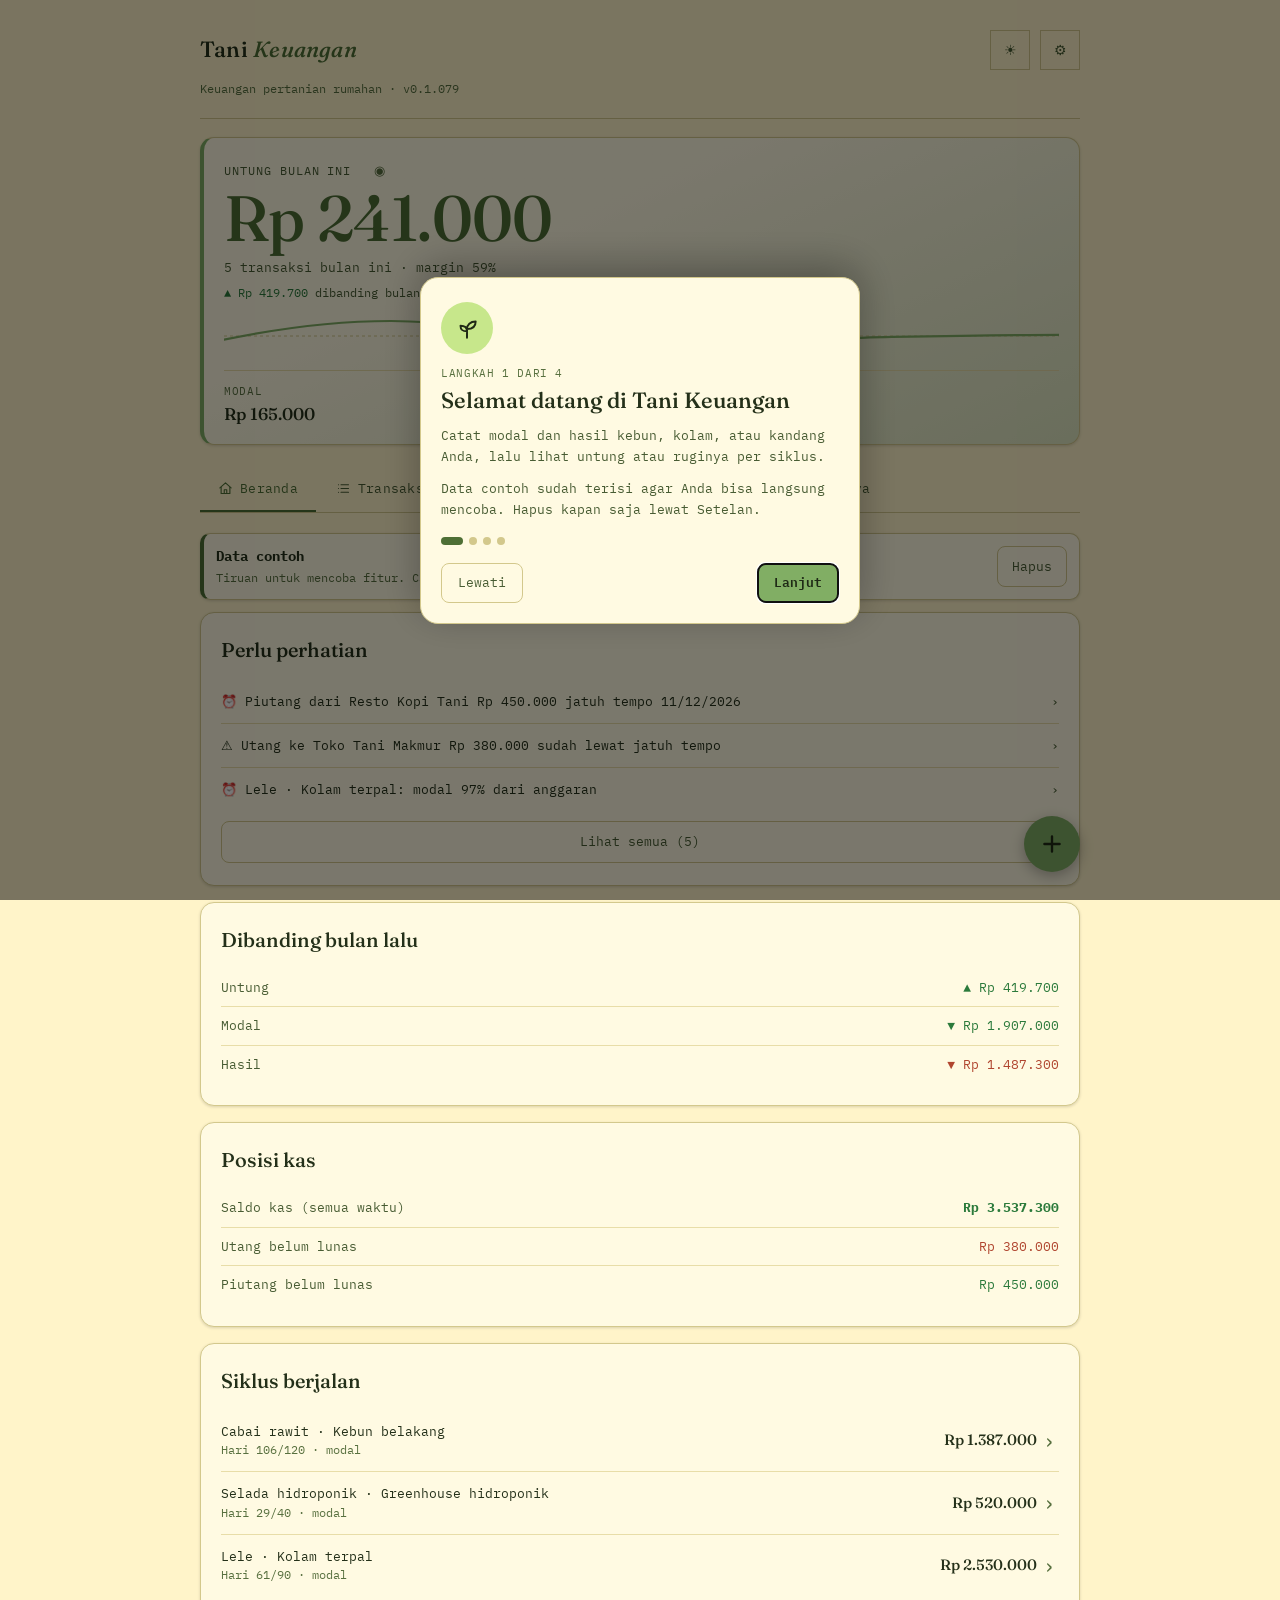
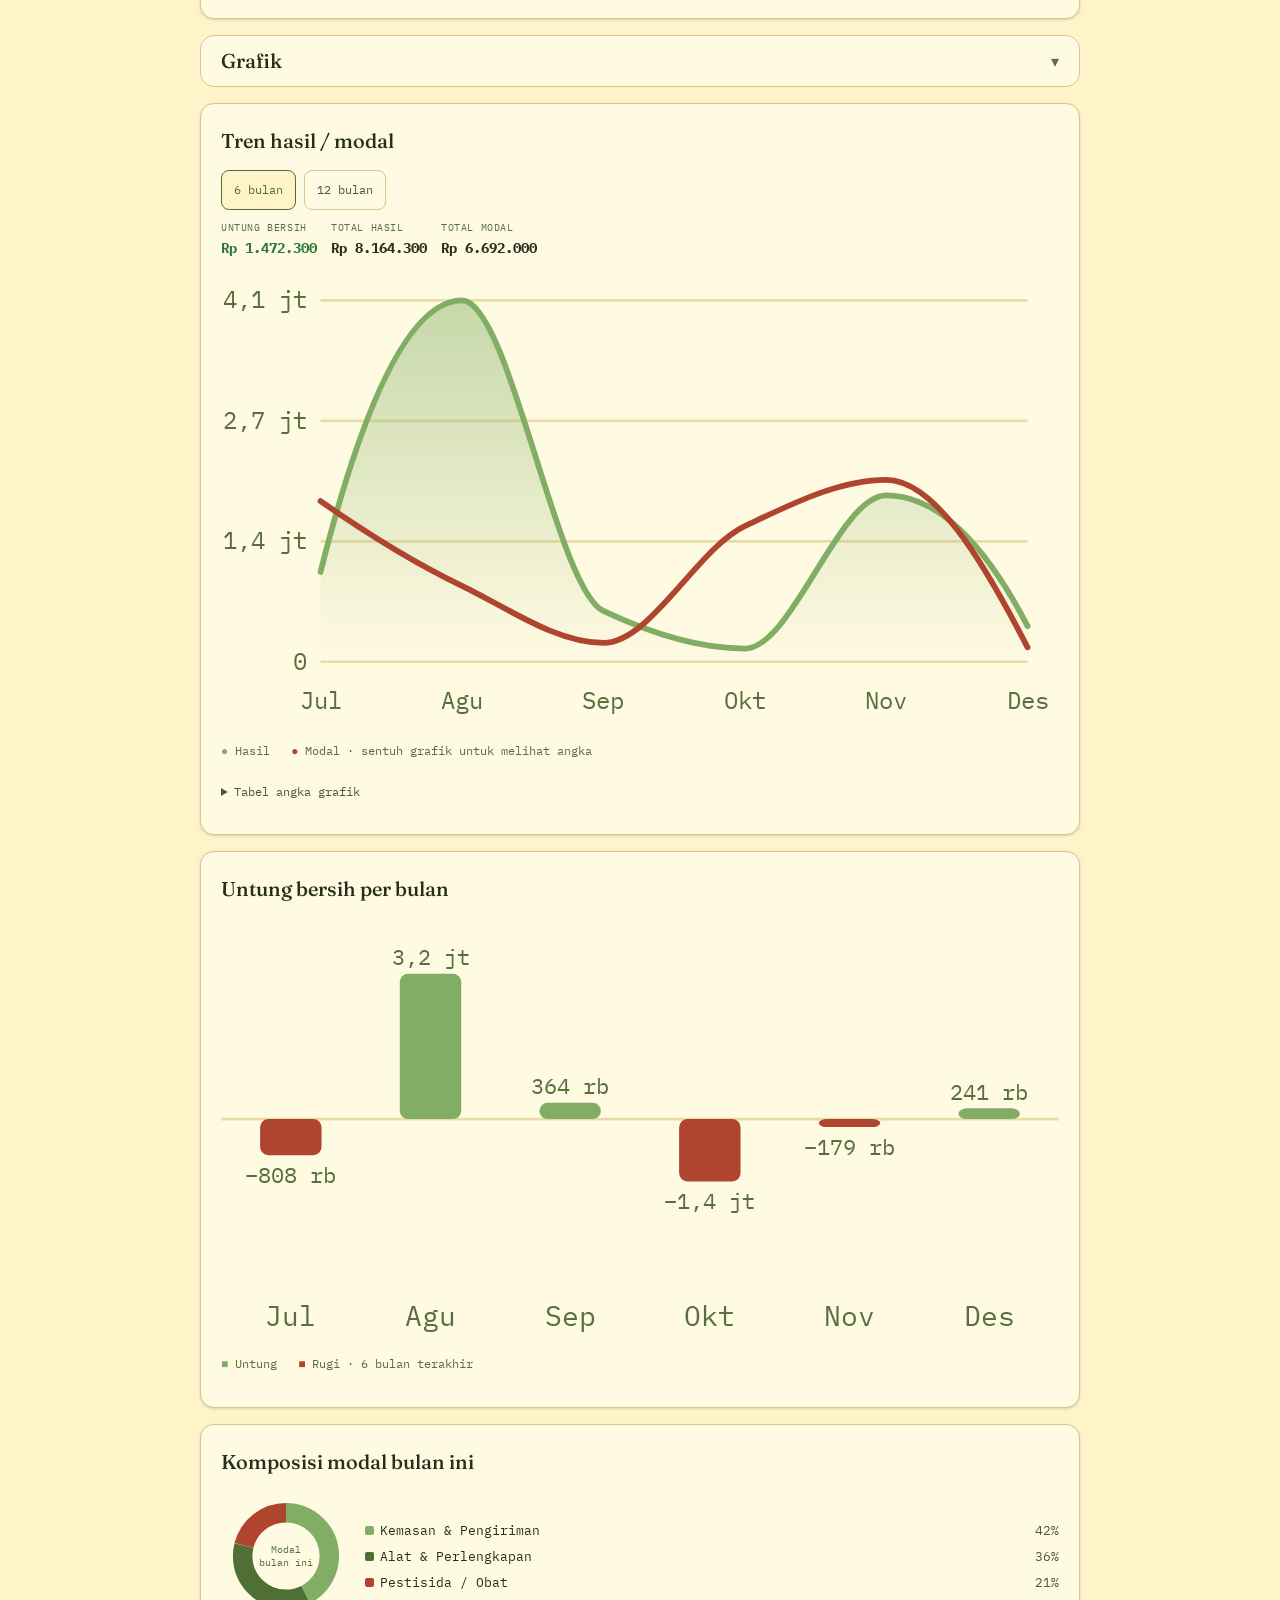
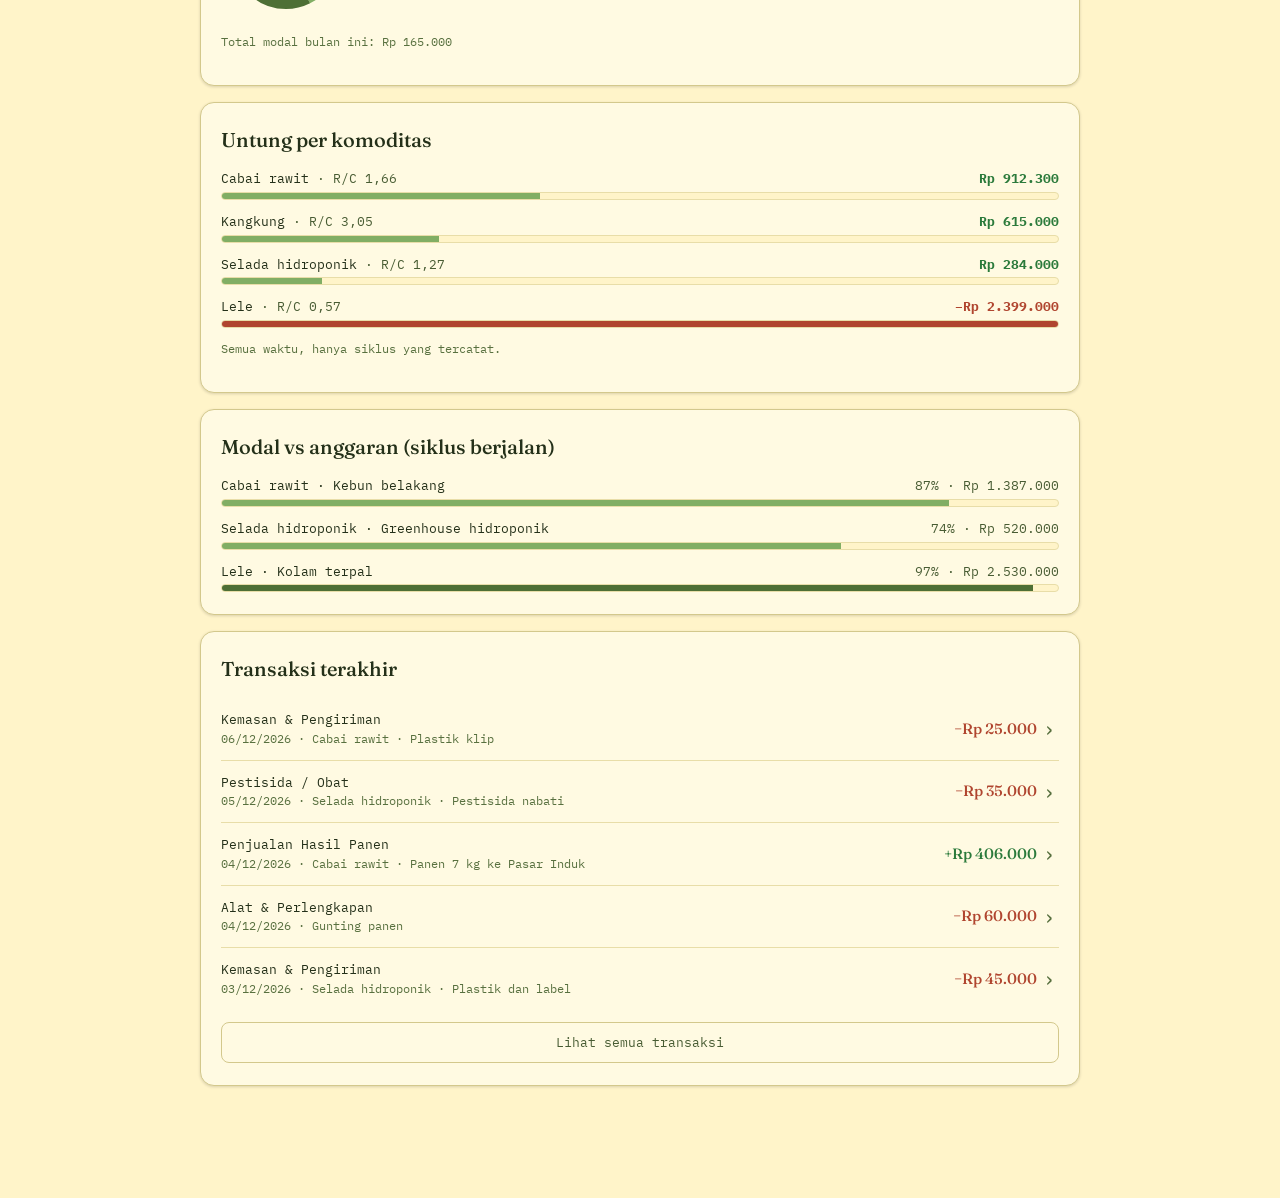
==== commit 2b344d2d: "v0.1.079" ====
--- a/index.html
+++ b/index.html
@@ -92,6 +92,12 @@
 @media (min-width:721px){.fab{bottom:28px}.fab-dial{bottom:96px}}
 /* ---------- Setelan ---------- */
 body{zoom:var(--zoom,1)}
+/* v0.1.078: elemen lebar (bulatan latar Efek kaca, angka panjang) tidak boleh melebarkan layout viewport; di Chrome Android itu membuat navbar fixed lebih lebar dari layar. clip tidak mematikan sticky */
+html,body{overflow-x:clip}
+.bottom-nav{box-sizing:border-box;overflow:hidden}
+.bottom-nav .bnav-btn{overflow:hidden}
+.bnav-btn span{max-width:100%;overflow:hidden;text-overflow:ellipsis;white-space:nowrap}
+.row>span,.tx-n,.note{overflow-wrap:anywhere}
 html[data-scheme="emas"]{--ink:#F3EDE0;--ink-raised:#E8E0CC;--paper:#2B2415;--paper-dim:#6B6046;--paper-faint:#6F654F;--gold:#9C7526;--gold-dim:#B08F4E;--fill:#C9A24B;--fill-hi:#E8D9A8;--on-fill:#2B2415;--act-bg:#E8E0CC;--act-tx:#2B2415;--gain:#4F7548;--loss:#9C4530;--line:#D9CFB4;--line-soft:#E3DAC3}
 html[data-scheme="emas"][data-theme="dark"]{--ink:#1B1712;--ink-raised:#231E17;--paper:#EDE6D6;--paper-dim:#9C907B;--paper-faint:#8D836F;--gold:#C9A24B;--gold-dim:#8C744E;--fill:#C9A24B;--fill-hi:#C9A24B;--on-fill:#1B1712;--act-bg:#231E17;--act-tx:#C9A24B;--gain:#84AB7C;--loss:#C06B54;--line:#3A3226;--line-soft:#2A251C;color-scheme:dark}
 .masthead-right{display:flex;align-items:center;gap:10px}
@@ -163,7 +169,7 @@
   box-shadow:var(--glass-shadow),var(--lg-hi)}
 /* v0.1.072 — blur hanya untuk permukaan yang melayang di atas isi; kartu isi, tombol, dan kolom isian tanpa blur (hemat GPU HP) */
 html[data-glass="1"] :is(.pd-kartu,.dm-kartu,.cx-pop,.bottom-nav,.toast){-webkit-backdrop-filter:var(--lg-blur);backdrop-filter:var(--lg-blur)}
-.bottom-nav,.fab{will-change:transform}
+.fab{will-change:transform}
 html[data-glass="1"] section{border-radius:28px}
 html[data-glass="1"] .hero-card{border-left:1px solid var(--glass-edge)}
 @supports (background:color-mix(in srgb,red 50%,transparent)){
@@ -372,16 +378,6 @@
 .ikon-btn{display:inline-flex;align-items:center;gap:7px;min-height:40px;padding:0 14px;font:inherit;font-size:12.5px;border:1px solid var(--line);border-radius:8px;background:none;color:var(--paper-dim);cursor:pointer}
 .ikon-btn svg{width:18px;height:18px;flex:0 0 auto;stroke:currentColor;fill:none;stroke-width:1.8;stroke-linecap:round;stroke-linejoin:round}
 .ikon-btn:hover,.ikon-btn:focus-visible{color:var(--gold);border-color:var(--gold)}
-.lap-tabs{display:flex;position:relative;z-index:1;margin-bottom:-1px}
-.lap-tab{flex:1;min-height:46px;font:inherit;font-size:13px;color:var(--paper-dim);background:color-mix(in srgb,var(--ink-raised) 55%,var(--ink));border:1px solid var(--line);border-left-width:0;border-radius:0;cursor:pointer}
-.lap-tab:first-child{border-left-width:1px;border-top-left-radius:10px}
-.lap-tab:last-child{border-top-right-radius:10px}
-.lap-tab.on{background:var(--ink-raised);color:var(--paper);font-weight:700;border-top:2px solid var(--gold);border-bottom-color:var(--ink-raised)}
-.lap-tab:focus-visible{outline:2px solid var(--gold);outline-offset:-3px}
-.lap-panel{border:1px solid var(--line);background:var(--ink-raised);border-radius:0 0 12px 12px;margin-bottom:16px}
-.lap-panel>section,html[data-glass="1"] .lap-panel>section{background:transparent;border:0;border-top:1px solid var(--line-soft);border-radius:0;box-shadow:none;margin:0;-webkit-backdrop-filter:none;backdrop-filter:none}
-.lap-panel>section:first-child{border-top:0}
-@media print{.lap-panel{border:0}}
 /* ---------- Panduan cepat (v0.1.034) ---------- */
 .pd-kartu{width:100%;max-width:440px;max-height:92vh;overflow-y:auto;background:var(--ink-raised);color:var(--paper);border:1px solid var(--line);border-bottom:0;border-radius:18px 18px 0 0;padding:24px 20px calc(18px + env(safe-area-inset-bottom,0px));box-shadow:0 -10px 40px rgba(0,0,0,.3)}
 @media (min-width:721px){.pd-kartu{border-bottom:1px solid var(--line);border-radius:18px;padding-bottom:20px}}
@@ -568,6 +564,25 @@
 }
 
 .dm-kartu.pd-kartu{display:block;overflow-y:auto}
+
+/* v0.1.079 — Laporan satu halaman */
+.lap-filter .lap-fl{font-size:11px;letter-spacing:.08em;text-transform:uppercase;color:var(--paper-faint);margin-top:2px}
+.lap-untung{display:flex;flex-direction:column;gap:2px}.lap-untung strong{font-family:'Fraunces',Georgia,serif;font-size:30px;font-weight:500;line-height:1.15}
+.lap-kpi{display:grid;grid-template-columns:repeat(3,1fr);gap:8px;margin-top:14px;padding-top:12px;border-top:1px solid var(--line-soft)}
+.lap-kpi>div{display:flex;flex-direction:column;gap:2px;min-width:0}.lap-kpi .mu{font-size:11px;letter-spacing:.06em;text-transform:uppercase}.lap-kpi b{font-weight:600;font-size:14px;overflow-wrap:anywhere}
+.lap-kartu{border-top:1px solid var(--line-soft)}.lap-kartu>summary{display:flex;justify-content:space-between;align-items:center;gap:10px;min-height:52px;padding:10px 22px 10px 0;cursor:pointer;list-style:none;position:relative}
+.lap-kartu>summary::-webkit-details-marker{display:none}
+.lap-kartu>summary::after{content:'›';position:absolute;right:4px;top:50%;transform:translateY(-50%);font-size:20px;line-height:1;color:var(--paper-faint);transition:transform .15s}
+.lap-kartu[open]>summary::after{transform:translateY(-50%) rotate(90deg)}
+.lap-kartu>summary:focus-visible{outline:2px solid var(--gold);outline-offset:-2px}
+.lk-n{font-weight:600;min-width:0;overflow-wrap:anywhere}.lk-v{display:flex;flex-direction:column;align-items:flex-end;gap:1px;flex:0 0 auto;font-size:13px}
+.lk-isi{padding:0 0 10px}
+.lap-det>summary{cursor:pointer;font-family:'Fraunces',Georgia,serif;font-size:20px;min-height:44px;display:flex;align-items:center;list-style:none}
+.lap-det>summary::-webkit-details-marker{display:none}
+.lap-det>summary::after{content:'›';margin-left:auto;font-size:20px;color:var(--paper-faint);transition:transform .15s}
+.lap-det[open]>summary::after{transform:rotate(90deg)}
+.lap-untung>.mu{font-size:12px;letter-spacing:.04em;color:var(--paper-dim)}
+.lap-kpi{gap:6px}.lap-kpi b{font-size:12.5px;white-space:nowrap;overflow-wrap:normal}
 
 </style>
 </head>
@@ -1470,7 +1485,7 @@
   kartu(r, i) {
     const f = (n) => n === null ? '—' : rp(Math.round(n)), u = r.untung >= 0;
     const baris = (a, b) => '<div class="row"><span class="mu">' + a + '</span><span>' + b + '</span></div>';
-    return '<section class="lap-kartu"><div class="sec-head"><h2>' + (i === 0 && r.untung > 0 ? '★ ' : '') + esc(r.nama) + '</h2><span class="tx-a ' + (u ? 'up' : 'down') + '">' + (u ? '+' : '') + rp(r.untung).replace('Rp ', 'Rp\u00a0') + '</span></div>' +
+    return '<details class="lap-kartu"><summary><span class="lk-n">' + (i === 0 && r.untung > 0 ? '★ ' : '') + esc(r.nama) + '</span><span class="lk-v"><b class="' + (u ? 'up' : 'down') + '">' + (u ? '+' : '') + rp(r.untung) + '</b><span class="mu">R/C ' + (r.rc === null ? '—' : fmtRC(r.rc)) + '</span></span></summary><div class="lk-isi">' +
       baris('Modal / Hasil', rp(r.modal) + ' / ' + rp(r.hasil)) +
       baris('R/C ratio', r.rc === null ? '—' : fmtRC(r.rc) + (r.rc >= 1 ? ' (untung)' : ' (rugi)')) +
       baris('Margin', r.margin === null ? '—' : Math.round(r.margin * 100) + '%') +
@@ -1479,7 +1494,7 @@
       baris('Harga jual rata-rata', f(r.harga)) +
       baris('Harga min. (margin ' + Math.round(r.mg * 100) + '%)', f(r.hmin)) +
       baris('Titik impas (BEP)', r.bep === null ? (r.tetap ? 'butuh panen berharga' : 'tak ada biaya tetap') : Math.ceil(r.bep).toLocaleString('id-ID') + ' ' + esc(r.satuan) + ' · ' + rp(Math.round(r.bep * r.harga))) +
-      '</section>';
+      '</div></details>';
   },
   vBanding() {
     const ke = (n) => { const x = new Date(); x.setDate(1); x.setMonth(x.getMonth() + n); return isoHari(x).slice(0, 7); };
@@ -1499,7 +1514,7 @@
     const sim = (r) => { const h = r.hasil * fh, m = r.modal * fb; return { h, m, u: h - m, rc: m ? h / m : null }; };
     const T = L.reduce((a, r) => { const x = sim(r); return { u0: a.u0 + r.untung, u: a.u + x.u, h: a.h + x.h, m: a.m + x.m }; }, { u0: 0, u: 0, h: 0, m: 0 });
     const cls = (v) => (v >= 0 ? 'up' : 'down'), fmt = (v) => (v > 0 ? '+' : '') + this.simH;
-    return '<section><h2>Simulasi: bagaimana jika…</h2><p class="note">Harga jual berubah</p>' +
+    return '<section class="lap-sim"><details class="lap-det" id="lapSim"' + (this.simBuka ? ' open' : '') + '><summary>Simulasi: bagaimana jika…</summary><p class="note">Harga jual berubah</p>' +
       this.chip([[-20, '−20%'], [-10, '−10%'], [0, '0'], [10, '+10%'], [20, '+20%']], this.simH, 'sh') + '<p class="note">Biaya (modal) berubah</p>' +
       this.chip([[-10, '−10%'], [0, '0'], [10, '+10%'], [20, '+20%']], this.simB, 'sb') +
       '<div class="row"><span class="mu">Untung sekarang</span><span class="' + cls(T.u0) + '">' + rp(T.u0) + '</span></div>' +
@@ -1508,32 +1523,26 @@
       L.slice(0, 6).map((r) => { const x = sim(r), batas = r.hasil ? Math.round((1 - r.modal / r.hasil) * 100) : null;
         return '<div style="margin-top:10px"><strong>' + esc(r.nama) + '</strong><div class="row"><span class="mu">Untung</span><span>' + rp(r.untung) + ' → <span class="' + cls(x.u) + '">' + rp(Math.round(x.u)) + '</span></span></div>' +
           '<div class="row"><span class="mu">Harga boleh turun maks.</span><span>' + (batas === null ? '—' : batas > 0 ? batas + '% sebelum rugi' : '<span class="down">sudah rugi</span>') + '</span></div></div>'; }).join('') +
-      '<p class="note">Hitungan sederhana: hasil dan modal dikali persen perubahan (volume dianggap tetap). Mengikuti periode dan pengelompokan di bawah.</p></section>';
-  },
-  sub: 'ringkasan',
+      '<p class="note">Hitungan sederhana: hasil dan modal dikali persen perubahan (volume dianggap tetap). Mengikuti periode dan pengelompokan di atas.</p></details></section>';
+  },
   IKON: {
     cetak: '<svg viewBox="0 0 24 24" aria-hidden="true"><path d="M7 9V4h10v5"/><rect x="4" y="9" width="16" height="8" rx="2"/><path d="M7 14h10v6H7z"/></svg>',
     xls: '<svg viewBox="0 0 24 24" aria-hidden="true"><path d="M12 4v10"/><path d="M8 11l4 4 4-4"/><path d="M5 19h14"/></svg>'
   },
+  simBuka: false,
+  /* Laporan satu halaman (v0.1.079): filter → ringkasan → tren → banding → komposisi → rincian → simulasi */
   vLaporan() {
     clearTimeout(this._cf); this._cf = null;
-    const tabs = [['ringkasan', 'Ringkasan'], ['grafik', 'Grafik'], ['rincian', 'Rincian']];
-    return '<div class="lap-aksi no-print"><button type="button" class="ikon-btn" data-an="cetak" aria-label="Cetak semua bagian laporan atau simpan PDF">' + this.IKON.cetak + '<span>Cetak</span></button>' +
-      '<button type="button" class="ikon-btn" data-an="xls" aria-label="Ekspor ke Excel">' + this.IKON.xls + '<span>Excel</span></button></div>' +
-      '<div class="lap-tabs no-print" role="tablist" aria-label="Bagian laporan">' + tabs.map((t) => '<button type="button" role="tab" class="lap-tab' + (this.sub === t[0] ? ' on' : '') + '" aria-selected="' + (this.sub === t[0]) + '" tabindex="' + (this.sub === t[0] ? 0 : -1) + '" data-lt="' + t[0] + '">' + t[1] + '</button>').join('') + '</div>' +
-      '<div class="lap-panel" role="tabpanel">' + this.vLaporanIsi() + '</div>';
-  },
-  vLaporanIsi() {
     const L = this.hitung(), T = L.reduce((a, r) => ({ m: a.m + r.modal, h: a.h + r.hasil }), { m: 0, h: 0 }), un = T.h - T.m;
-    const filter = this.chip(this.PER, this.per, 'lp') + this.chip(this.DIM, this.dim, 'ld');
-    const kepala = '';
-    if (this.sub === 'grafik') return kepala + this.vDashboard();
-    if (this.sub === 'rincian') return kepala + '<section>' + filter + '<p class="note">Urut dari untung terbesar. HPP = modal (di luar pembelian alat) ÷ panen bersih; harga rata-rata tidak menghitung penjualan bibit dan bantuan; BEP dihitung dari biaya tetap, harga rata-rata, dan biaya variabel per satuan.</p></section>' +
-      (L.length ? L.map((r, i) => this.kartu(r, i)).join('') : '<section><p class="note">Belum ada transaksi pada periode ini. Catat modal/hasil atau isi data contoh di Beranda.</p></section>');
-    return kepala + '<section>' + filter +
-      '<div class="row"><span class="mu">Untung / rugi</span><strong class="' + (un >= 0 ? 'up' : 'down') + '">' + rp(un) + '</strong></div>' +
-      '<div class="row"><span class="mu">R/C ratio</span><span>' + (T.m ? fmtRC(T.h / T.m) : '—') + '</span></div>' +
-      '<div class="row"><span class="mu">Modal / Hasil</span><span>' + rp(T.m) + ' / ' + rp(T.h) + '</span></div></section>' + this.vBanding() + this.vSimulasi();
+    const lab = (arr, k) => (arr.find((x) => x[0] === k) || ['', ''])[1];
+    const aksi = '<div class="lap-aksi no-print"><button type="button" class="ikon-btn" data-an="cetak" aria-label="Cetak semua bagian laporan atau simpan PDF">' + this.IKON.cetak + '<span>Cetak</span></button>' +
+      '<button type="button" class="ikon-btn" data-an="xls" aria-label="Ekspor ke Excel">' + this.IKON.xls + '<span>Excel</span></button></div>';
+    const filter = '<section class="lap-filter no-print"><div class="lap-fl">Periode</div>' + this.chip(this.PER, this.per, 'lp') + '<div class="lap-fl">Kelompokkan per</div>' + this.chip(this.DIM, this.dim, 'ld') + '</section>';
+    const kpi = '<section><div class="lap-untung"><span class="mu">Untung / rugi · ' + (this.per === 'semua' ? 'semua waktu' : lab(this.PER, this.per).toLowerCase()) + '</span><strong class="' + (un >= 0 ? 'up' : 'down') + '">' + rp(un) + '</strong></div>' +
+      '<div class="lap-kpi"><div><span class="mu">Modal</span><b>' + rp(T.m) + '</b></div><div><span class="mu">Hasil</span><b>' + rp(T.h) + '</b></div><div><span class="mu">R/C ratio</span><b>' + (T.m ? fmtRC(T.h / T.m) : '—') + '</b></div></div></section>';
+    const rinci = '<section class="lap-rinci"><h2>Rincian per ' + lab(this.DIM, this.dim).toLowerCase() + '</h2><p class="note">Urut dari untung terbesar; ketuk satu baris untuk detail. HPP = modal (di luar pembelian alat) ÷ panen bersih; harga rata-rata tidak menghitung penjualan bibit dan bantuan; BEP dihitung dari biaya tetap, harga rata-rata, dan biaya variabel per satuan.</p>' +
+      (L.length ? L.map((r, i) => this.kartu(r, i)).join('') : '<p class="note">Belum ada transaksi pada periode ini. Catat modal/hasil atau isi data contoh di Beranda.</p>') + '</section>';
+    return aksi + filter + kpi + this.vGrafik() + this.vBanding() + '<section class="dash"><h2>Komposisi modal</h2>' + this.komposisi() + '</section>' + rinci + this.vSimulasi();
   },
   /* ---------- Fase 4: dashboard, cetak, Excel ---------- */
   tren() {
@@ -1742,7 +1751,6 @@
   klik(e) {
     const an = e.target.closest('[data-an]'); if (an) { if (an.dataset.an === 'cetak') this.cetakAman(an); else this.eksporXls(); return true; }
     const lr = e.target.closest('[data-lr]'); if (lr) { this.rentang = Number(lr.dataset.lr); App.go(App.tab === 'beranda' ? 'beranda' : 'laporan', true); return true; }
-    const lt = e.target.closest('[data-lt]'); if (lt) { this.sub = lt.dataset.lt; App.go('laporan', true); return true; }
     const sh = e.target.closest('[data-sh]'), sbb = e.target.closest('[data-sb]');
     if (sh || sbb) { if (sh) this.simH = Number(sh.dataset.sh); else this.simB = Number(sbb.dataset.sb); App.go('laporan', true); return true; }
     const p = e.target.closest('[data-lp]'), d = e.target.closest('[data-ld]');
@@ -1753,6 +1761,8 @@
 
 document.addEventListener('pointerdown', (e) => Analisa.sentuh(e));
 document.addEventListener('pointermove', (e) => { if (e.pointerType === 'mouse' || e.buttons || e.pressure) Analisa.sentuh(e); });
+
+document.addEventListener('toggle', (e) => { if (e.target && e.target.id === 'lapSim') Analisa.simBuka = e.target.open; }, true);
 
 </script>
 <script>
@@ -2944,7 +2954,7 @@
   /* keadaan aplikasi saat ini → nama rute (tanpa tanda #) */
   hash() {
     const t = App.tab;
-    if (t === 'laporan') return Analisa.sub && Analisa.sub !== 'ringkasan' ? 'laporan-' + Analisa.sub : 'laporan';
+    if (t === 'laporan') return 'laporan';
     if (t === 'rencana') return 'rencana-' + Rencana.sub;
     if (t === 'master') return Siklus.msub === 'kom' ? 'komoditas' : 'unit';
     if (t === 'siklus') return Siklus.sub && Siklus.sub !== 'berjalan' ? 'siklus-' + Siklus.sub : 'siklus';
@@ -2968,7 +2978,7 @@
     const D = App.data, tetap = ['beranda', 'transaksi', 'lainnya', 'setelan', 'laporan'];
     if (tetap.includes(h)) { App.go(h); return true; }
     let m;
-    if ((m = /^laporan-(grafik|rincian)$/.exec(h))) { Analisa.sub = m[1]; App.go('laporan'); return true; }
+    if ((m = /^laporan-(grafik|rincian)$/.exec(h))) { App.go('laporan'); return true; } // alamat lama (sub-tab) → satu halaman
     if ((m = /^rencana-(\w+)$/.exec(h)) && Rencana.SUB.some((x) => x[0] === m[1])) { Rencana.sub = m[1]; App.go('rencana'); return true; }
     if (h === 'unit' || h === 'komoditas') { Siklus.msub = h === 'unit' ? 'unit' : 'kom'; App.go('master'); return true; }
     if (h === 'siklus') { Siklus.sub = 'berjalan'; App.go('siklus'); return true; }
@@ -3575,7 +3585,7 @@
 </script>
 <script>
 /* Tani Keuangan — Fase 1: pencatatan transaksi + efek kaca (v0.1.039) */
-const VERSI = '0.1.077';
+const VERSI = '0.1.079';
 const KUNCI = 'tani.v1';
 const IKON = {
   master: '<rect x="4" y="4" width="7" height="7" rx="1.5"/><rect x="13" y="4" width="7" height="7" rx="1.5"/><rect x="4" y="13" width="7" height="7" rx="1.5"/><path d="M16.5 13v7M13 16.5h7"/>',
@@ -3773,11 +3783,6 @@
     document.addEventListener('click', (e) => this.klik(e));
     document.addEventListener('keydown', (e) => {
       const t = e.target;
-      if (t && t.matches && t.matches('[role="tab"]') && ['ArrowLeft', 'ArrowRight', 'Home', 'End'].includes(e.key)) {
-        const ls = [...t.parentElement.querySelectorAll('[role="tab"]')], i = ls.indexOf(t);
-        const n = e.key === 'Home' ? 0 : e.key === 'End' ? ls.length - 1 : (i + (e.key === 'ArrowRight' ? 1 : -1) + ls.length) % ls.length;
-        e.preventDefault(); const lt = ls[n].dataset.lt; ls[n].click(); const b = document.querySelector('[data-lt="' + lt + '"]'); if (b) b.focus(); return;
-      }
       if ((e.key === 'Enter' || e.key === ' ') && t && t.matches && t.matches('[role="button"][tabindex]')) { e.preventDefault(); t.click(); }
     });
     $('app').addEventListener('change', (e) => this.ubahField(e));
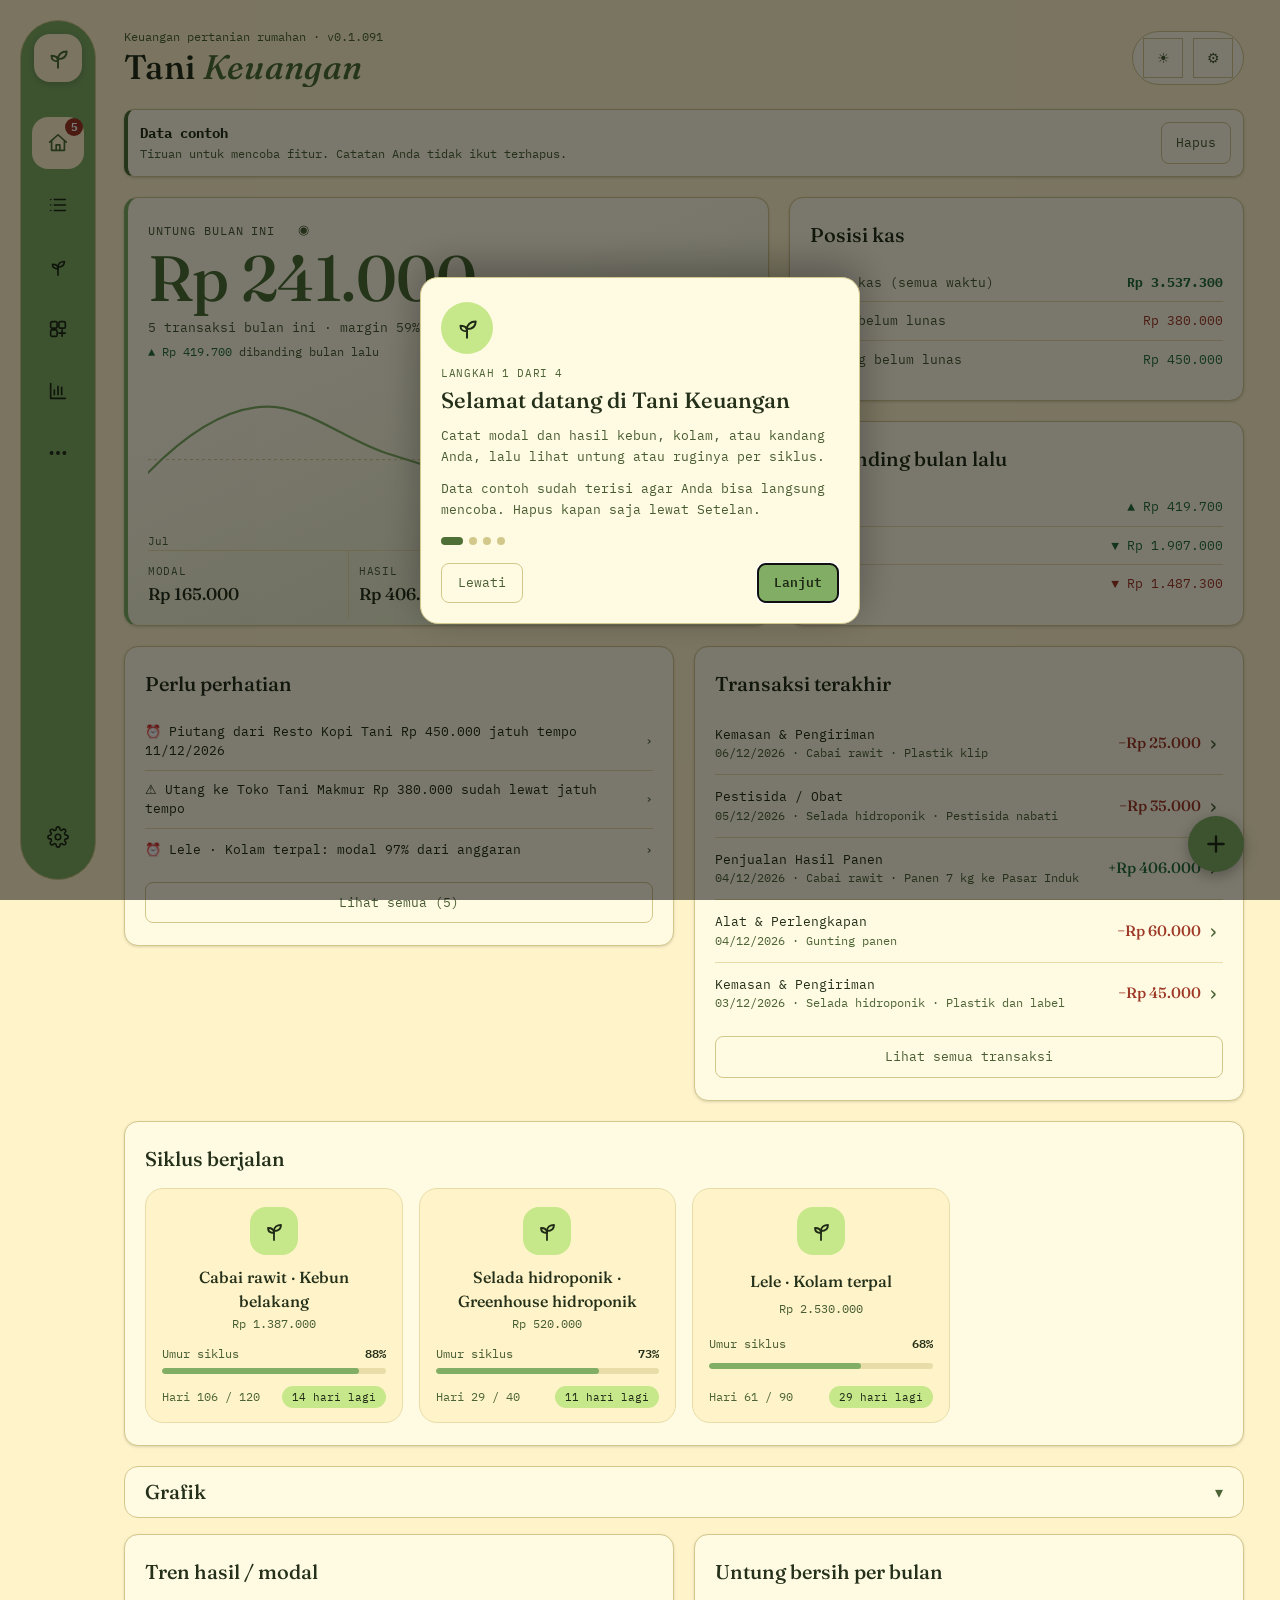
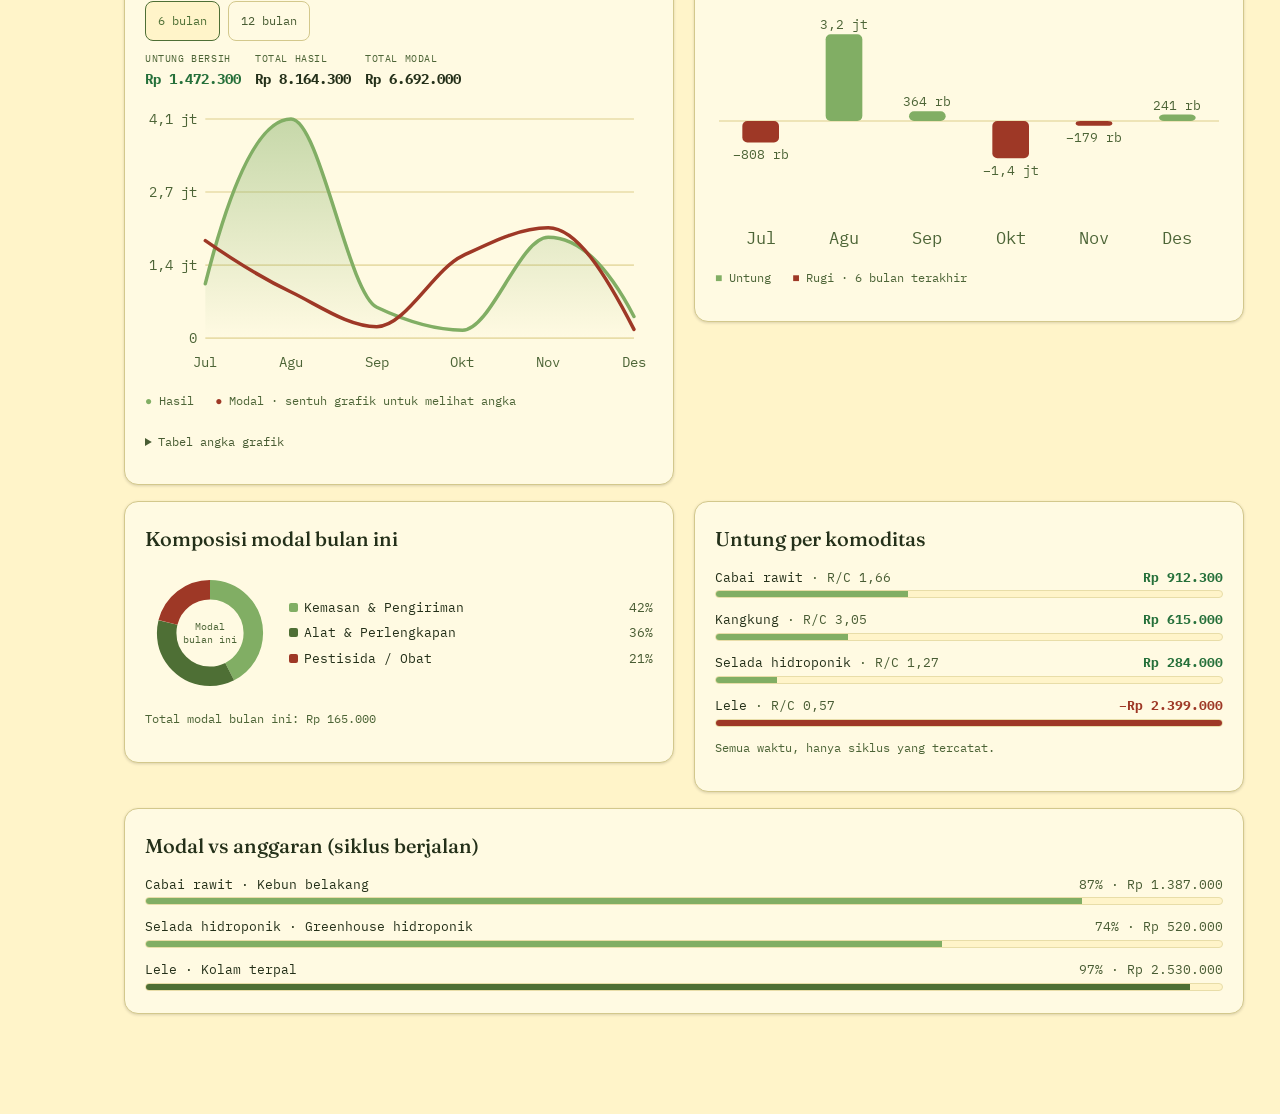
==== commit ff9d8fc2: "v0.1.091" ====
--- a/index.html
+++ b/index.html
@@ -13,8 +13,8 @@
 <link rel="apple-touch-icon" href="icon-192.png">
 <style>
 /* Tani Keuangan — struktur gaya Jurnal Trading, palet Hijau Padi (#FFF4C9 #C7E78B #81AE64 #709053) */
-:root{--ink:#FFF4C9;--ink-raised:#FFFAE2;--paper:#243019;--paper-dim:#485C33;--paper-faint:#58703F;--gold:#4E6F35;--gold-dim:#709053;--fill:#81AE64;--fill-hi:#C7E78B;--on-fill:#1F2A16;--act-bg:#C7E78B;--act-tx:#1F2A16;--gain:#2B7A3B;--loss:#B0452F;--line:#D3C88C;--line-soft:#E8DDA8;color-scheme:light;box-sizing:border-box;padding-top:env(safe-area-inset-top,0px)}
-html[data-theme="dark"]{--ink:#161D12;--ink-raised:#1F2918;--paper:#FFF4C9;--paper-dim:#C4C09A;--paper-faint:#A3A07E;--gold:#C7E78B;--gold-dim:#81AE64;--fill:#81AE64;--fill-hi:#C7E78B;--on-fill:#14200E;--act-bg:#1F2918;--act-tx:#C7E78B;--gain:#8FD08A;--loss:#E07A62;--line:#34422A;--line-soft:#27331F;color-scheme:dark}
+:root{--ink:#FFF4C9;--ink-raised:#FFFAE2;--paper:#243019;--paper-dim:#485C33;--paper-faint:#4C6436;--gold:#4E6F35;--gold-dim:#709053;--fill:#81AE64;--fill-hi:#C7E78B;--on-fill:#1F2A16;--act-bg:#C7E78B;--act-tx:#1F2A16;--gain:#25703A;--loss:#9E3826;--line:#D3C88C;--line-soft:#E8DDA8;color-scheme:light;box-sizing:border-box;padding-top:env(safe-area-inset-top,0px)}
+html[data-theme="dark"]{--ink:#161D12;--ink-raised:#1F2918;--paper:#FFF4C9;--paper-dim:#C4C09A;--paper-faint:#B2AE8C;--gold:#C7E78B;--gold-dim:#81AE64;--fill:#81AE64;--fill-hi:#C7E78B;--on-fill:#14200E;--act-bg:#1F2918;--act-tx:#C7E78B;--gain:#8FD08A;--loss:#E88A72;--line:#34422A;--line-soft:#27331F;color-scheme:dark}
 *{box-sizing:border-box}
 html{-webkit-text-size-adjust:100%;background:var(--ink);transition:background .2s}
 body{margin:0;background:var(--ink);color:var(--paper);font-family:'IBM Plex Mono',ui-monospace,Menlo,monospace;line-height:1.5;-webkit-font-smoothing:antialiased;transition:background .2s,color .2s}
@@ -57,8 +57,8 @@
 .row .mu{color:var(--paper-dim)}
 .row-tuju{cursor:pointer;align-items:center;min-height:44px}.row-tuju:hover>span:first-child{color:var(--gold)}.row-tuju:focus-visible{outline:2px solid var(--gold);outline-offset:2px}
 label{display:block;font-size:10.5px;color:var(--paper-faint);text-transform:uppercase;letter-spacing:.06em;margin:14px 0 5px}
-input,select{width:100%;font:inherit;font-size:13px;padding:10px 11px;background:var(--ink);color:var(--paper);border:1px solid var(--line);border-radius:8px}
-input:focus,select:focus{outline:2px solid var(--gold);outline-offset:1px}
+input,select,textarea{width:100%;font:inherit;font-size:13px;padding:10px 11px;background:var(--ink);color:var(--paper);border:1px solid var(--line);border-radius:8px}
+input:focus,select:focus,textarea:focus{outline:2px solid var(--gold);outline-offset:1px}
 .seg{display:flex;gap:8px}
 .btn{font:inherit;font-size:13px;padding:10px 14px;border-radius:8px;border:1px solid var(--line);background:none;color:var(--paper-dim);cursor:pointer;flex:1}
 .btn:hover{color:var(--gold);border-color:var(--gold)}
@@ -98,8 +98,8 @@
 .bottom-nav .bnav-btn{overflow:hidden}
 .bnav-btn span{max-width:100%;overflow:hidden;text-overflow:ellipsis;white-space:nowrap}
 .row>span,.tx-n,.note{overflow-wrap:anywhere}
-html[data-scheme="emas"]{--ink:#F3EDE0;--ink-raised:#E8E0CC;--paper:#2B2415;--paper-dim:#6B6046;--paper-faint:#6F654F;--gold:#9C7526;--gold-dim:#B08F4E;--fill:#C9A24B;--fill-hi:#E8D9A8;--on-fill:#2B2415;--act-bg:#E8E0CC;--act-tx:#2B2415;--gain:#4F7548;--loss:#9C4530;--line:#D9CFB4;--line-soft:#E3DAC3}
-html[data-scheme="emas"][data-theme="dark"]{--ink:#1B1712;--ink-raised:#231E17;--paper:#EDE6D6;--paper-dim:#9C907B;--paper-faint:#8D836F;--gold:#C9A24B;--gold-dim:#8C744E;--fill:#C9A24B;--fill-hi:#C9A24B;--on-fill:#1B1712;--act-bg:#231E17;--act-tx:#C9A24B;--gain:#84AB7C;--loss:#C06B54;--line:#3A3226;--line-soft:#2A251C;color-scheme:dark}
+html[data-scheme="emas"]{--ink:#F3EDE0;--ink-raised:#E8E0CC;--paper:#2B2415;--paper-dim:#62573F;--paper-faint:#5E5541;--gold:#9C7526;--gold-dim:#B08F4E;--fill:#C9A24B;--fill-hi:#E8D9A8;--on-fill:#2B2415;--act-bg:#E8E0CC;--act-tx:#2B2415;--gain:#3F6B38;--loss:#8F3F2B;--line:#D9CFB4;--line-soft:#E3DAC3}
+html[data-scheme="emas"][data-theme="dark"]{--ink:#1B1712;--ink-raised:#231E17;--paper:#EDE6D6;--paper-dim:#C5B9A3;--paper-faint:#B4A890;--gold:#C9A24B;--gold-dim:#8C744E;--fill:#C9A24B;--fill-hi:#C9A24B;--on-fill:#1B1712;--act-bg:#231E17;--act-tx:#C9A24B;--gain:#84AB7C;--loss:#DD8A74;--line:#3A3226;--line-soft:#2A251C;color-scheme:dark}
 .masthead-right{display:flex;align-items:center;gap:10px}
 .theme-toggle.active{color:var(--gold);border-color:var(--gold)}
 .eye{background:none;border:0;color:var(--paper-faint);cursor:pointer;font-size:13px;padding:2px 4px;margin-left:4px}
@@ -558,7 +558,7 @@
   #cetak-lap svg{display:block;max-width:100%;height:auto}
   #cetak-lap .ct-cat svg{display:inline-block;vertical-align:-1pt}
   /* halaman lain yang dicetak langsung: token terang + tanpa kaca walau tema gelap atau Efek kaca aktif */
-  html[data-theme="dark"]{--ink:#fff;--ink-raised:#fff;--paper:#000;--paper-dim:#333;--paper-faint:#555;--gold:#2f4a1d;--gain:#1b5e20;--loss:#b71c1c;--line:#999;--line-soft:#ccc}
+  html[data-theme="dark"],html[data-theme="dark"][data-scheme]{--ink:#fff;--ink-raised:#fff;--paper:#000;--paper-dim:#333;--paper-faint:#555;--gold:#2f4a1d;--gold-dim:#4e6f35;--gain:#1b5e20;--loss:#b71c1c;--line:#999;--line-soft:#ccc;--fill:#81AE64;--fill-hi:#C7E78B;--on-fill:#1F2A16;--act-bg:#E4F0C8;--act-tx:#1F2A16}
   html[data-glass="1"] section{background:none!important;border:1px solid #999!important;border-radius:6px!important;box-shadow:none!important;-webkit-backdrop-filter:none!important;backdrop-filter:none!important}
   .gbg{display:none!important}
 }
@@ -584,10 +584,208 @@
 .lap-untung>.mu{font-size:12px;letter-spacing:.04em;color:var(--paper-dim)}
 .lap-kpi{gap:6px}.lap-kpi b{font-size:12.5px;white-space:nowrap;overflow-wrap:normal}
 
+/* ---------- Layout desktop (v0.1.080) ----------
+   Hanya tata letak untuk layar >= 1100px: rail ikon di kiri, header breadcrumb + pill, Beranda sebagai grid dashboard.
+   Warna, font, dan gaya kartu tetap memakai token yang ada. Di bawah 1100px tampilan tidak berubah. */
+.rail-logo{display:none}
+@media (min-width:1100px){
+  .wrap{max-width:1560px;margin:0 auto;padding:24px 36px 64px 124px}
+  .main-tabs{display:none}
+  .fab{right:36px}.fab-dial{right:36px}
+  /* rail kiri (memakai #bnav yang sama) */
+  .rail-logo{display:flex;position:fixed;left:34px;top:34px;width:48px;height:48px;border-radius:16px;align-items:center;justify-content:center;background:var(--ink);color:var(--gold);z-index:51;box-shadow:0 2px 8px rgba(0,0,0,.18)}
+  .rail-logo svg{width:26px;height:26px}
+  .bottom-nav{display:flex;flex-direction:column;justify-content:flex-start;align-items:center;gap:10px;left:20px;right:auto;top:20px;bottom:20px;width:76px;padding:96px 12px 16px;border:1px solid var(--line);border-radius:38px;background:var(--fill);overflow:visible}
+  .bnav-btn{flex:0 0 auto;width:52px;height:52px;min-width:0;padding:0;border-radius:16px;color:var(--on-fill);justify-content:center;overflow:visible}
+  .bottom-nav .bnav-btn{overflow:visible}
+  .bnav-btn:hover{background:rgba(255,255,255,.24)}
+  .bnav-btn.active{background:var(--ink);color:var(--gold)}
+  .bnav-icon{width:22px;height:22px}
+  .bnav-btn span{position:absolute;width:1px;height:1px;margin:-1px;max-width:none;overflow:hidden;clip:rect(0 0 0 0);white-space:nowrap}
+  html[data-glass="1"] .bottom-nav{left:20px;right:auto;top:20px;bottom:20px;width:76px;border-radius:38px;padding:96px 12px 16px;border:1px solid var(--glass-edge)}
+  html[data-glass="1"] .bnav-btn{color:var(--paper-dim)}
+  html[data-glass="1"] .bnav-btn:hover{background:var(--act-bg)}
+  html[data-glass="1"] .bnav-btn.active{background:var(--act-bg);color:var(--act-tx)}
+  /* header: breadcrumb kecil di atas judul, tombol dalam pill di kanan */
+  header.masthead{display:grid;grid-template-columns:minmax(0,1fr) auto;grid-template-areas:"crumb right" "title right";align-items:center;column-gap:16px;row-gap:2px;padding:4px 0 22px;border-bottom:0}
+  .masthead-top{display:contents}
+  .updated{grid-area:crumb;margin:0;align-self:end}
+  .mh-kiri{grid-area:title;align-self:start}
+  .masthead-right{grid-area:right;padding:6px 10px;background:var(--ink-raised);border:1px solid var(--line);border-radius:999px}
+  html[data-glass="1"] .masthead-right{background:var(--glass);border-color:var(--glass-edge);-webkit-backdrop-filter:blur(22px) saturate(150%);backdrop-filter:blur(22px) saturate(150%)}
+  .brand{font-size:34px}
+  .panel{margin-top:0}
+  body:not([data-hal="beranda"]) #app{max-width:1180px}
+  /* Beranda: grid dashboard 12 kolom */
+  body[data-hal="beranda"] .wrap{display:grid;grid-template-columns:repeat(12,minmax(0,1fr));column-gap:20px;row-gap:0;align-items:start;align-content:start}
+  body[data-hal="beranda"] .wrap>.peringatan{grid-column:1/-1;grid-row:1}
+  body[data-hal="beranda"] header.masthead{grid-column:1/-1;grid-row:2}
+  body[data-hal="beranda"] #app{display:contents}
+  body[data-hal="beranda"] #app>.info-contoh{grid-column:1/-1;grid-row:3;margin:0 0 20px}
+  body[data-hal="beranda"] #heroCard{grid-column:1/7;grid-row:4/6;margin:0 0 20px;align-self:stretch;display:flex;flex-direction:column}
+  body[data-hal="beranda"] #heroCard .stats{margin-top:auto}
+  body[data-hal="beranda"] #heroCard>.hero{margin-bottom:14px}
+  body[data-hal="beranda"] #app>[data-bx]{margin:0 0 20px;min-width:0}
+  body[data-hal="beranda"] #app>[data-bx="kas"]{grid-column:7/10;grid-row:4}
+  body[data-hal="beranda"] #app>[data-bx="banding"]{grid-column:7/10;grid-row:5}
+  body[data-hal="beranda"] #app>[data-bx="tx"]{grid-column:10/13;grid-row:4/6;align-self:stretch}
+  body[data-hal="beranda"] #app>[data-bx="perhatian"],body[data-hal="beranda"] #app>[data-bx="siklus"]{grid-column:span 6;grid-row:6}
+  body[data-hal="beranda"] #app>[data-bx="grafik"]{grid-column:1/-1;grid-row:7}
+  /* Grafik Beranda: dua kolom, tinggi grafik dibatasi */
+  .dash-grid{display:grid;grid-template-columns:repeat(2,minmax(0,1fr));column-gap:20px;align-items:start}
+  .dash-grid>.dash{min-width:0}
+  .dash-grid>.dash:last-child:nth-child(odd){grid-column:1/-1}
+  .dash-grid .dash svg[viewBox="0 0 300 150"]{max-height:250px}
+}
+/* Desktop sempit (1100–1359px): kolom tengah dan kanan digabung agar kartu tidak terlalu tinggi */
+@media (min-width:1100px) and (max-width:1359px){
+  body[data-hal="beranda"] #heroCard{grid-column:1/8}
+  body[data-hal="beranda"] #app>[data-bx="kas"],body[data-hal="beranda"] #app>[data-bx="banding"]{grid-column:8/13}
+  body[data-hal="beranda"] #app>[data-bx="perhatian"],body[data-hal="beranda"] #app>[data-bx="tx"]{grid-column:span 6;grid-row:6;align-self:start}
+  body[data-hal="beranda"] #app>[data-bx="siklus"]{grid-column:1/-1;grid-row:7}
+  body[data-hal="beranda"] #app>[data-bx="grafik"]{grid-row:8}
+}
+/* Beranda kosong (tanpa Posisi kas dan Dibanding): Transaksi terakhir mengisi kolom kanan penuh */
+@media (min-width:1360px){
+  body[data-hal="beranda"] #app:not(:has(>[data-bx="kas"]))>[data-bx="tx"]{grid-column:7/13}
+}
+
+/* ---------- Layout desktop, Tahap 0-C (v0.1.081): kartu Siklus berjalan dan tren hero ---------- */
+.sk-ik,.sk-meta,.sk-bar,.sk-foot,.hero-spark-lbl{display:none}
+@media (min-width:1100px){
+  body[data-hal="beranda"] #heroCard .hero-spark{height:auto;flex:1 1 auto;min-height:90px;max-height:210px}
+  body[data-hal="beranda"] .hero-spark-lbl:not([hidden]){display:flex;justify-content:space-between;font-size:10.5px;color:var(--paper-faint);margin-top:4px}
+  body[data-hal="beranda"] .sk-grid{display:grid;grid-template-columns:repeat(auto-fill,minmax(220px,1fr));gap:16px;margin-top:14px}
+  body[data-hal="beranda"] .sk-kartu{display:flex;flex-direction:column;align-items:stretch;gap:0;padding:18px 16px 14px;border:1px solid var(--line-soft);border-radius:18px;background:var(--ink);text-align:center}
+  body[data-hal="beranda"] .sk-kartu:hover{border-color:var(--gold-dim)}
+  body[data-hal="beranda"] .sk-kartu::after{display:none}
+  body[data-hal="beranda"] .sk-ik{display:flex;width:48px;height:48px;margin:0 auto 10px;border-radius:16px;align-items:center;justify-content:center;background:var(--act-bg);color:var(--act-tx)}
+  body[data-hal="beranda"] .sk-svg{width:24px;height:24px;fill:none;stroke:currentColor;stroke-width:1.8;stroke-linecap:round;stroke-linejoin:round}
+  body[data-hal="beranda"] .sk-kartu .tx-l{min-width:0}
+  body[data-hal="beranda"] .sk-kartu .tx-l .note{display:none}
+  body[data-hal="beranda"] .sk-kartu .tx-n{font-family:'Fraunces',Georgia,serif;font-size:16px;font-weight:500}
+  body[data-hal="beranda"] .sk-kartu .tx-a{font-family:inherit;font-size:12px;font-weight:400;color:var(--paper-dim);margin:2px 0 12px}
+  body[data-hal="beranda"] .sk-meta{display:flex;justify-content:space-between;font-size:11.5px;color:var(--paper-dim);margin-bottom:6px}
+  body[data-hal="beranda"] .sk-meta b{color:var(--paper);font-weight:600}
+  body[data-hal="beranda"] .sk-bar{display:block;height:6px;border-radius:99px;background:var(--line-soft);overflow:hidden}
+  body[data-hal="beranda"] .sk-bar i{display:block;height:100%;background:var(--fill);border-radius:99px}
+  body[data-hal="beranda"] .sk-foot{display:flex;justify-content:space-between;align-items:center;gap:8px;margin-top:12px;font-size:11.5px;color:var(--paper-faint)}
+  body[data-hal="beranda"] .sk-pil{padding:3px 10px;border-radius:999px;background:var(--act-bg);color:var(--act-tx);font-size:11px;white-space:nowrap}
+  body[data-hal="beranda"] .sk-pil.lewat{background:transparent;border:1px solid var(--loss);color:var(--loss)}
+  html[data-glass="1"] body[data-hal="beranda"] .sk-kartu{background:var(--glass-input);border-color:var(--glass-edge)}
+}
+@media (min-width:1360px){
+  body[data-hal="beranda"] #app>[data-bx="perhatian"]{grid-column:span 4}
+  body[data-hal="beranda"] #app>[data-bx="siklus"]{grid-column:span 8}
+  body[data-hal="beranda"] #app:not(:has(>[data-bx="perhatian"]))>[data-bx="siklus"]{grid-column:1/-1}
+}
+
+/* ---------- Layout desktop, Tahap 0-D (v0.1.082): halaman selain Beranda ---------- */
+@media screen and (min-width:1100px){
+  body[data-hal="siklus"] #app,body[data-hal="siklus-detail"] #app,body[data-hal="transaksi"] #app,body[data-hal="laporan"] #app{max-width:none}
+  body[data-hal="setelan"] #app,body[data-hal="lainnya"] #app{max-width:1320px}
+  body[data-hal="catat"] #app,body[data-hal="siklus-form"] #app,body[data-hal="panen"] #app,body[data-hal="master"] #app{max-width:720px}
+  /* Siklus: kartu dalam grid */
+  .sc-grid{display:grid;grid-template-columns:repeat(auto-fill,minmax(340px,1fr));gap:16px;margin-top:14px}
+  .sc-grid>.sc-card{margin:0;padding:16px 18px;border:1px solid var(--line-soft);border-radius:18px;background:var(--ink);min-width:0}
+  .sc-grid>.sc-card:hover{border-color:var(--gold-dim)}
+  .sc-grid .sc-head{align-items:flex-start;gap:10px}
+  .sc-grid .badge{white-space:nowrap;flex:0 0 auto}
+  html[data-glass="1"] .sc-grid>.sc-card{background:var(--glass-input);border-color:var(--glass-edge)}
+  /* Detail siklus: Ringkasan dan Jadwal di kiri, Panen dan Transaksi di kanan */
+  body[data-hal="siklus-detail"] #app{display:grid;grid-template-columns:minmax(0,5fr) minmax(0,7fr);column-gap:20px;align-items:start}
+  body[data-hal="siklus-detail"] .dt-kiri{grid-column:1}
+  body[data-hal="siklus-detail"] .dt-kanan{grid-column:2}
+  body[data-hal="siklus-detail"] #app>.btn.danger{grid-column:1/-1;justify-self:start;width:auto!important;padding:10px 26px}
+  /* Transaksi: filter di samping (menempel saat menggulir), hasil di kanan */
+  body[data-hal="transaksi"] #app{display:grid;grid-template-columns:minmax(300px,340px) minmax(0,1fr);column-gap:20px;align-items:start}
+  body[data-hal="transaksi"] #app>*{grid-column:1}
+  body[data-hal="transaksi"] #app>#txHasil{grid-column:2;grid-row:1/span 6}
+  body[data-hal="transaksi"] #app>section:first-child{position:sticky;top:20px}
+  /* Laporan: ringkasan | banding, tren | komposisi, rincian | simulasi */
+  body[data-hal="laporan"] #app{display:grid;grid-template-columns:repeat(12,minmax(0,1fr));column-gap:20px;align-items:start}
+  body[data-hal="laporan"] #app>*{grid-column:1/-1;min-width:0}
+  body[data-hal="laporan"] #app>.lap-aksi{grid-row:1}
+  body[data-hal="laporan"] #app>.lap-filter{grid-row:2}
+  body[data-hal="laporan"] #app>[data-bx="kpi"]{grid-column:1/6;grid-row:3}
+  body[data-hal="laporan"] #app>[data-bx="banding"]{grid-column:6/13;grid-row:3}
+  body[data-hal="laporan"] #app>[data-bx="tren"]{grid-column:1/8;grid-row:4}
+  body[data-hal="laporan"] #app>[data-bx="komp"]{grid-column:8/13;grid-row:4}
+  body[data-hal="laporan"] #app>.lap-rinci{grid-column:1/8;grid-row:5}
+  body[data-hal="laporan"] #app>.lap-sim{grid-column:8/13;grid-row:5}
+  body[data-hal="laporan"] section.dash svg{max-height:340px}
+  /* Setelan dan Lainnya: dua kolom */
+  body[data-hal="setelan"] #app,body[data-hal="lainnya"] #app{column-count:2;column-gap:20px}
+  body[data-hal="setelan"] #app>section,body[data-hal="lainnya"] #app>section{break-inside:avoid;-webkit-column-break-inside:avoid}
+}
+
+/* ---------- Layout desktop, Tahap 0-E (v0.1.083): rail lengkap ---------- */
+.bnav-btn.rail-set,.rail-badge{display:none}
+@media screen and (min-width:1100px){
+  .bnav-btn{position:relative}
+  .bnav-btn.rail-set{display:flex;margin-top:auto}
+  .rail-badge{display:flex;position:absolute;top:1px;right:1px;min-width:18px;height:18px;padding:0 5px;box-sizing:border-box;border-radius:9px;align-items:center;justify-content:center;background:var(--loss);color:#fff;font-size:10.5px;font-weight:700;line-height:1;pointer-events:none}
+}
+/* label muncul saat disorot atau difokus (rail ramping) */
+@media screen and (min-width:1100px) and (max-width:1599px){
+  .bnav-btn:hover span,.bnav-btn:focus-visible span{position:absolute;left:calc(100% + 14px);top:50%;transform:translateY(-50%);width:auto;height:auto;margin:0;clip:auto;overflow:visible;padding:6px 12px;border:1px solid var(--line);border-radius:10px;background:var(--ink);color:var(--paper);font-size:12px;white-space:nowrap;box-shadow:0 4px 14px rgba(0,0,0,.2);z-index:60;pointer-events:none}
+  .bnav-btn:focus-visible{outline:2px solid var(--gold);outline-offset:2px}
+}
+/* rail diperluas: ikon + label */
+@media screen and (min-width:1600px){
+  .wrap{padding-left:264px}
+  .bottom-nav,html[data-glass="1"] .bottom-nav{width:216px;align-items:stretch;padding-left:12px;padding-right:12px}
+  .bnav-btn{width:auto;height:50px;flex-direction:row;justify-content:flex-start;gap:14px;padding:0 15px}
+  .bnav-btn span{position:static;width:auto;height:auto;margin:0;clip:auto;overflow:visible;font-size:13.5px}
+  .bnav-btn:focus-visible{outline:2px solid var(--gold);outline-offset:2px}
+  .rail-badge{top:50%;right:12px;transform:translateY(-50%)}
+}
+/* layar pendek: rapatkan rail agar item Setelan tidak menimpa item lain */
+@media screen and (min-width:1100px) and (max-height:640px){
+  .bottom-nav,html[data-glass="1"] .bottom-nav{gap:4px;padding-top:84px}
+  .bnav-btn{height:44px}
+  .bnav-btn:not(.rail-set){width:44px}
+}
+
+
+/* v0.1.084 — Tahap 0-F: kontras tema (token teks sekunder dan status disetel ke >= 4,5:1; lencana rail) */
+html[data-theme="dark"] .rail-badge{background:#B5402B;color:#fff}
+html[data-scheme="emas"]:not([data-theme="dark"]) .btn.on{color:#6E5218}
+html[data-scheme="emas"][data-theme="dark"] .btn.on{color:#E2BF6C}
+html[data-scheme="emas"]:not([data-theme="dark"]) .bottom-nav .bnav-btn.active{color:#6E5218}
+@media print{html[data-scheme="emas"][data-theme="dark"] .btn.on{color:#2B2415}}
+@media print{html,html[data-theme="dark"]{color-scheme:light!important}}
+
+textarea{resize:vertical;min-height:96px;line-height:1.5;display:block}
+
+/* v0.1.089 — Linimasa siklus */
+.lm-minggu{font-size:12px;font-weight:700;letter-spacing:.04em;text-transform:uppercase;color:var(--paper-dim);margin:18px 0 4px;padding-top:4px}
+.lm-minggu .note{text-transform:none;letter-spacing:0;font-weight:400}
+.lm-baris{align-items:flex-start;gap:10px}
+.lm-ik{flex:0 0 26px;width:26px;height:26px;border-radius:50%;display:inline-flex;align-items:center;justify-content:center;font-size:13px;background:var(--line-soft);margin-top:2px}
+.lm-turun{opacity:.82}.lm-turun .lm-ik{background:transparent;border:1px solid var(--line-soft)}
+.lm-diam{cursor:default}
+.lm-tag{font-size:11px;font-weight:600;color:var(--paper-dim)}
+.seg.sm.lm-filter,.seg.sm.lm-urut{justify-content:flex-start}.lm-filter{margin-top:12px}.lm-filter .btn.gold{width:auto;margin-top:0}
+.lm-baris .tx-l{flex:1}.lm-baris .tx-l .note{white-space:normal;max-width:none;overflow:visible}
+.dt-kanan+.dt-kiri{margin-top:16px}
+@media (min-width:1100px){
+  body[data-hal="jurnal"] #app{display:grid;grid-template-columns:minmax(0,4fr) minmax(0,8fr);column-gap:20px;align-items:start}
+  body[data-hal="jurnal"] .dt-kiri{grid-column:1;grid-row:1;position:sticky;top:20px;margin-top:0}
+  body[data-hal="jurnal"] .dt-kanan{grid-column:2;grid-row:1}
+}
+
+/* v0.1.090 — bilah tahap pertumbuhan */
+.th-bar{position:relative;display:flex;gap:2px;height:10px;margin:12px 0 6px;border-radius:5px}
+.th-bar i{display:block;min-width:4px;background:var(--line-soft);border-radius:3px}
+.th-bar i.sl{background:var(--gold-dim,var(--fill));opacity:.7}.th-bar i.sn{background:var(--fill)}
+.th-bar b{position:absolute;top:-4px;width:2px;height:18px;margin-left:-1px;background:var(--paper);border-radius:1px}
+
 </style>
 </head>
 <body>
 <div class="gbg" aria-hidden="true"><i class="gs g1"></i><i class="gs g2"></i><i class="gs g3"></i><i class="gs g4"></i><i class="gs g5"></i><i class="gs g6"></i><i class="gs g7"></i><i class="gs g8"></i><i class="gs g9"></i></div>
+<div class="rail-logo" aria-hidden="true"><svg viewBox="0 0 24 24" fill="none" stroke="currentColor" stroke-width="1.8" stroke-linecap="round" stroke-linejoin="round"><path d="M12 21v-8M12 13c0-4 3-7 8-7 0 5-3 7-8 7zM12 15c0-3-2-5-6-5 0 4 2 5 6 5z"/></svg></div>
 <a class="lewati" href="#app">Lewati ke konten</a>
 <div id="srHal" class="sr-only" role="status" aria-live="polite" aria-atomic="true"></div>
 <div class="wrap">
@@ -607,6 +805,7 @@
     <div class="hero-delta" id="heroDelta"></div>
   </div>
   <svg class="hero-spark" id="heroSpark" viewBox="0 0 300 40" preserveAspectRatio="none" role="img" aria-label="Tren untung bersih 6 bulan terakhir" hidden></svg>
+  <div class="hero-spark-lbl" id="heroSparkLbl" aria-hidden="true" hidden></div>
   <div class="stats">
     <div class="stat"><div class="stat-lbl">Modal</div><div class="stat-val" id="stModal" data-mask data-val="Rp 0">Rp 0</div></div>
     <div class="stat"><div class="stat-lbl">Hasil</div><div class="stat-val" id="stHasil" data-mask data-val="Rp 0">Rp 0</div></div>
@@ -614,7 +813,7 @@
   </div>
   </section>
   <nav class="main-tabs" id="tabs" aria-label="Menu utama"></nav>
-  <main class="panel" id="app" tabindex="-1"></main>
+  <main class="panel" id="app" role="main" tabindex="-1"></main>
 </div>
 <nav class="bottom-nav" id="bnav" aria-label="Menu bawah"></nav>
 <div class="fab-scrim" id="fabScrim" hidden></div><div class="fab-dial" id="fabDial" hidden></div>
@@ -643,7 +842,7 @@
 /* Tani Keuangan — halaman setelan (dipakai aplikasi dan pratinjau) */
 var Setelan = (function () {
   var KUNCI = 'tani.setelan';
-  var BAWAAN = { mode: 'light', skema: 'hijau', ukuran: 100, kaca: false, tanggal: 'dmy', sembunyi: false, margin: 30 };
+  var BAWAAN = { mode: 'light', skema: 'hijau', ukuran: 100, kaca: false, tanggal: 'dmy', sembunyi: false, margin: 30, ingatJurnal: 0 };
   var s = Object.assign({}, BAWAAN);
   var h = { versi: '', ambil: function () { return {}; }, pasang: function () {}, hapus: function () {}, ubah: function () {} };
   var konfirmasi = null, konfirmasi2 = null;
@@ -694,7 +893,8 @@
     var pref = head('Preferensi', 'Berlaku di seluruh aplikasi.') +
       row('Format tanggal', 'Tabel transaksi dan daftar siklus.', seg('tanggal', [['dmy', '03/11/2026'], ['iso', '2026-11-03']])) +
       row('Angka untung saat dibuka', 'Pilih Tersembunyi agar semua nominal rupiah di aplikasi disamarkan. Tombol mata menampilkannya sementara; saat mencetak, angka tetap tampil.', seg('sembunyi', [[false, 'Tampil'], [true, 'Tersembunyi']])) +
-      row('Target margin', 'Dipakai menghitung harga jual minimum per siklus (1 sampai 90 persen).', '<input type="number" id="margin" class="settings-input" min="1" max="90" step="1" inputmode="numeric" value="' + s.margin + '" aria-label="Target margin persen">');
+      row('Target margin', 'Dipakai menghitung harga jual minimum per siklus (1 sampai 90 persen).', '<input type="number" id="margin" class="settings-input" min="1" max="90" step="1" inputmode="numeric" value="' + s.margin + '" aria-label="Target margin persen">') +
+      row('Ingatkan catatan jurnal', 'Beranda mengingatkan bila siklus berjalan belum dicatat selama sekian hari. Hanya tampil saat aplikasi dibuka; bawaan mati.', seg('ingatJurnal', [[0, 'Mati'], [3, '3 hari'], [7, '7 hari'], [14, '14 hari']]));
     var data = head('Data', 'Cadangan dan pemulihan. Data tersimpan di browser ini.') +
       '<div class="settings-row"><div class="settings-desc"><strong>Ekspor dan impor</strong><span>Ekspor mengisi kotak di bawah dengan JSON. Untuk impor, tempel JSON ke kotak atau pilih berkas.</span></div>' +
       '<div class="seg sm"><button type="button" class="btn" data-act="ekspor">Ekspor</button><button type="button" class="btn" data-act="impor">Impor</button><button type="button" class="btn" data-act="berkas">Pilih berkas</button></div></div>' +
@@ -733,7 +933,7 @@
   function impor() {
     var box = document.getElementById('dataBox'), o;
     try { o = JSON.parse(box.value); } catch (e) { pesan('JSON tidak valid.'); return; }
-    var kunci = ['transaksi', 'siklus', 'unit', 'komoditas', 'panen', 'aset', 'utang', 'kategori'];
+    var kunci = ['transaksi', 'siklus', 'unit', 'komoditas', 'panen', 'aset', 'utang', 'kategori', 'jurnal'];
     if (!o || typeof o !== 'object' || Array.isArray(o) || !kunci.some(function (k) { return k in o; })) { pesan('Format tidak dikenali: ini bukan berkas ekspor Tani Keuangan. Data tidak diubah.'); return; }
     var r = h.pasang(o);
     pesan('Data berhasil diimpor.' + (r && r.dibuang ? ' ' + r.dibuang + ' bagian tidak valid dilewati.' : '') + ' Salinan data sebelumnya ada di Cadangan otomatis.');
@@ -1113,14 +1313,15 @@
         '<div><label for="sf_k">Komoditas</label><select id="sf_k" data-sfl="kom"><option value="">Semua komoditas</option>' + this.opsi(this.koms(true).filter((k) => ada.some((s) => s.komoditasId === k.id)), fk, (k) => k.nama) + '</select></div></div>' : '') +
       (tampil.length > 1 ? (() => { const m = tampil.reduce((a, s) => { const r = this.ringkas(s.id); a.m += r.modal; a.h += r.hasil; return a; }, { m: 0, h: 0 }), u = m.h - m.m;
         return '<div class="sum" style="margin-top:14px"><div><span class="note">Modal</span><strong class="down">' + rp(m.m) + '</strong></div><div><span class="note">Hasil</span><strong class="up">' + rp(m.h) + '</strong></div><div><span class="note">' + (u < 0 ? 'Rugi' : 'Untung') + '</span><strong class="' + (u < 0 ? 'down' : 'up') + '">' + rp(u) + '</strong></div></div><p class="note" style="margin:6px 0 4px">Total ' + tampil.length + ' siklus ' + this.sub + (fu || fk ? ' (disaring)' : '') + '</p>'; })() : '') +
-      (this.sub === 'agenda' ? Jadwal.agenda(base) : tampil.length ? tampil.map((s) => {
+      (this.sub === 'agenda' ? Jadwal.agenda(base) : tampil.length ? '<div class="sc-grid">' + tampil.map((s) => {
         const r = this.ringkas(s.id), k = this.kom(s.komoditasId), pp = this.panenPerkiraan(s);
         return '<div class="sc-card" data-do="buka-siklus" data-id="' + s.id + '" role="button" tabindex="0"><div class="sc-head"><span class="sc-name">' + esc(this.nama(s.id)) + '</span>' +
           '<span class="badge' + (s.status === 'berjalan' ? ' live' : '') + '">' + (s.status === 'berjalan' ? 'hari ' + this.hari(s) + (k && k.umurPanenHari ? '/' + k.umurPanenHari : '') : 'selesai') + '</span></div>' +
           '<div class="note">Mulai ' + Setelan.tgl(s.mulai) + ' · Modal ' + rp(r.modal) + ' · Hasil ' + rp(r.hasil) + (s.status === 'berjalan' && r.hasil ? ' · ' + (r.hasil - r.modal < 0 ? 'Rugi ' : 'Untung ') + rp(Math.abs(r.hasil - r.modal)) : '') + '</div>' +
+          (Tahap.ringkas(s) ? '<div class="note">' + esc(Tahap.ringkas(s)) + '</div>' : '') +
           (pp ? '<div class="note">' + (pp.sisa >= 0 ? 'Perkiraan panen ' + Setelan.tgl(pp.tgl) + ' · ' + (pp.sisa === 0 ? 'hari ini' : pp.sisa + ' hari lagi') : '<span class="down">Lewat perkiraan panen ' + Setelan.tgl(pp.tgl) + ' · terlambat ' + (-pp.sisa) + ' hari</span>') + '</div>' : '') +
           (s.anggaran ? (() => { const p = Math.round(r.modal / s.anggaran * 100); return '<div class="bar-ang' + (p > 100 ? ' x' : p >= 90 ? ' w' : '') + '" role="img" aria-label="Modal ' + p + ' persen dari anggaran"><i style="width:' + Math.min(100, p) + '%"></i></div><div class="note">Anggaran ' + rp(s.anggaran) + ' · terpakai ' + p + '%</div>'; })() : '') + '</div>';
-      }).join('') : '<p class="note" style="margin-top:14px">' + (ada.length ? 'Tidak ada siklus ' + this.sub + (fu || fk ? ' untuk saringan ini' : '') + '.' : 'Belum ada siklus. Siapkan unit dan komoditas, lalu ketuk tombol + untuk memulai siklus pertama.') + '</p>') +
+      }).join('') + '</div>' : '<p class="note" style="margin-top:14px">' + (ada.length ? 'Tidak ada siklus ' + this.sub + (fu || fk ? ' untuk saringan ini' : '') + '.' : 'Belum ada siklus. Siapkan unit dan komoditas, lalu ketuk tombol + untuk memulai siklus pertama.') + '</p>') +
       (this.units().length && this.koms().length ? '' : '<button class="btn" data-go="master" style="width:100%;margin-top:10px">Siapkan unit &amp; komoditas</button>') + '</section>';
   },
   vForm() {
@@ -1150,7 +1351,7 @@
     const panen = (this.lg.pn ? pAll : pAll.slice(0, BP)).map((p) => '<div class="tx"' + ' data-do="panen-detail" data-id="' + p.id + '" role="button" tabindex="0" aria-haspopup="dialog"' + '><div class="tx-l"><div class="tx-n">' +
       fmtN(p.kuantitasKotor - p.susut) + ' ' + esc(sat) + ' bersih</div><div class="note">' + Setelan.tgl(p.tanggal) + ' · susut ' + fmtN(p.susut) + (p.pembeli ? ' · ' + esc(p.pembeli) : '') + '</div></div>' +
       '<div class="tx-a">' + (p.hargaPerSatuan ? rp(p.hargaPerSatuan) + '/' + esc(sat) : '—') + '</div></div>').join('');
-    return '<section><div class="sc-head"><h2 style="margin:0">Ringkasan</h2><span class="badge' + (jalan ? ' live' : '') + '">' + (jalan ? 'berjalan' : 'selesai') + '</span></div>' +
+    return '<div class="dt-kiri"><section><div class="sc-head"><h2 style="margin:0">Ringkasan</h2><span class="badge' + (jalan ? ' live' : '') + '">' + (jalan ? 'berjalan' : 'selesai') + '</span></div>' +
       '<p class="note" style="margin:8px 0 0">Mulai ' + Setelan.tgl(s.mulai) + (jalan ? ' · hari ' + this.hari(s) + (k && k.umurPanenHari ? ' dari ±' + k.umurPanenHari : '') : ' · selesai ' + Setelan.tgl(s.selesai) + ' (' + this.hari(s) + ' hari)') + (s.catatan ? ' · ' + esc(s.catatan) : '') + '</p>' +
       '<div class="sum" style="margin-top:14px"><div><span class="note">Modal</span><strong class="down">' + rp(r.modal) + '</strong></div><div><span class="note">Hasil</span><strong class="up">' + rp(r.hasil) + '</strong></div>' +
       '<div><span class="note">' + (u < 0 ? 'Rugi' : 'Untung') + '</span><strong class="' + (u < 0 ? 'down' : 'up') + '">' + rp(u) + '</strong></div></div>' +
@@ -1160,9 +1361,11 @@
         : '<p class="note" style="margin-top:12px">Siklus selesai tidak menerima transaksi atau panen baru. Buka kembali untuk mengubahnya.</p>' +
           '<div class="seg" style="margin-top:6px"><button class="btn" data-do="ubah-siklus">Ubah siklus</button><button class="btn" data-do="buka-lagi">Buka kembali</button></div>' +
           '<button class="btn" data-do="ulangi-siklus" style="width:100%;margin-top:10px">Ulangi siklus ini</button>') + '</section>' +
-      Jadwal.v(s) +
+      Jadwal.v(s) + '</div><div class="dt-kanan">' +
       '<section><h2>Panen</h2>' + (panen ? panen + lagi('pn', pAll.length, BP) + '<p class="note">Ketuk panen untuk detail' + (jalan ? ', mengubah, atau menghapus' : '') + '.</p>' : '<p class="note">Belum ada panen.' + (jalan ? ' Ketuk tombol + lalu pilih Catat panen saat hasil siap.' : '') + '</p>') + '</section>' +
+      Tahap.v(s) + Jurnal.v(s, (n, b) => lagi('jr', n, b), !!this.lg.jr) +
       '<section><h2>Transaksi siklus</h2>' + (r.tx.length ? (this.lg.tx ? tAll : tAll.slice(0, BT)).map((t) => App.barisTx(t)).join('') + lagi('tx', tAll.length, BT) : '<p class="note">Belum ada transaksi terhubung.' + (jalan ? ' Ketuk tombol + untuk mencatat modal atau hasil siklus ini.' : '') + '</p>') + '</section>' +
+      '</div>' +
       '<button class="btn danger" data-do="hapus-siklus" style="width:100%;margin-top:4px">Hapus siklus</button>';
   },
   tautan(j, id) { const x = j === 'unit' ? this.unit(id) : this.kom(id); return x ? '<button type="button" class="btn" data-do="dm-buka" data-j="' + j + '" data-id="' + id + '" aria-haspopup="dialog" style="flex:0 0 auto;padding:4px 10px;font-size:12px;min-height:36px">' + esc(x.nama) + ' ›</button>' : '<span>?</span>'; },
@@ -1216,7 +1419,7 @@
   /* ---------- aksi (true bila ditangani) ---------- */
   aksi(a, el) {
     const D = this.d(), v = (id) => ($(id) ? $(id).value.trim() : '');
-    if (Dsk.aksi(a, el) || Jadwal.aksi(a, el)) return true;
+    if (Dsk.aksi(a, el) || Jadwal.aksi(a, el) || Jurnal.aksi(a, el) || Tahap.aksi(a) || Linimasa.aksi(a, el)) return true;
     if (a === 'siklus-tab') { this.sub = el.dataset.val; App.go('siklus', true); }
     else if (a === 'lg-toggle') { const k = el.dataset.k; this.lg[k] = !this.lg[k]; const y = window.scrollY; App.go('siklus-detail', true); window.scrollTo(0, y); const b = document.querySelector('[data-do="lg-toggle"][data-k="' + k + '"]'); if (b) b.focus({ preventScroll: true }); }
     else if (a === 'buka-siklus') { this.dmTutup(false, true); this.sid = el.dataset.id; this.minta = null; App.go('siklus-detail'); }
@@ -1238,6 +1441,7 @@
       if (ubah) {
         const pn = this.panenOf(s.id).map((p) => p.tanggal).sort(), sel = s.status === 'selesai' ? v('s_selesai') : null;
         if (pn.length && mulai > pn[0]) { App.toast('Ada panen bertanggal ' + Setelan.tgl(pn[0]) + ', sebelum tanggal mulai'); return true; }
+        const jr = Jurnal.of(s.id).map((j) => j.tanggal).sort(); if (jr.length && mulai > jr[0]) { App.toast('Ada catatan jurnal bertanggal ' + Setelan.tgl(jr[0]) + ', sebelum tanggal mulai'); return true; }
         if (sel !== null) {
           if (!iso.test(sel)) { App.toast('Isi tanggal selesai'); return true; }
           if (sel < mulai) { App.toast('Tanggal selesai tidak boleh sebelum tanggal mulai'); return true; }
@@ -1254,8 +1458,9 @@
       const s = this.cari(this.sid); s.status = 'berjalan'; s.selesai = null; s.diubah = nowIso(); App.simpan(); App.go('siklus-detail', true);
     }
     else if (a === 'hapus-siklus') {
-      const s = this.cari(this.sid), nTx = App.aktif().filter((t) => t.siklusId === s.id).length, nP = this.panenOf(s.id).length;
-      if (nTx || nP) { App.toast('Tidak bisa dihapus: ' + (nTx ? nTx + ' transaksi' : '') + (nTx && nP ? ' dan ' : '') + (nP ? nP + ' panen' : '') + ' masih terhubung'); return true; }
+      const s = this.cari(this.sid), nTx = App.aktif().filter((t) => t.siklusId === s.id).length, nP = this.panenOf(s.id).length, nJ = Jurnal.of(s.id).length;
+      const bag = [nTx ? nTx + ' transaksi' : '', nP ? nP + ' panen' : '', nJ ? nJ + ' catatan jurnal' : ''].filter(Boolean);
+      if (bag.length) { App.toast('Tidak bisa dihapus: ' + (bag.length > 1 ? bag.slice(0, -1).join(', ') + ' dan ' + bag[bag.length - 1] : bag[0]) + ' masih terhubung'); return true; }
       s.terhapus = true; s.diubah = nowIso(); this.minta = null; App.simpan(); App.go('siklus');
       App.toast('Siklus dihapus', { label: 'Urungkan', fn: () => { s.terhapus = false; s.diubah = nowIso(); App.simpan(); if (App.tab === 'siklus') App.go('siklus', true); } });
     }
@@ -1315,6 +1520,7 @@
       if (K.id && !rec) { this.mf.kom = this.mfBaru().kom; App.toast('Komoditas tidak ditemukan'); this.selesaiForm(); return true; }
       const ubahSat = !!(rec && rec.satuan !== sat && D.panen.some((p) => !p.terhapus && this.daftar().some((s) => s.id === p.siklusId && s.komoditasId === rec.id)));
       const isi = { nama: nama, satuan: sat, umurPanenHari: umur ? parseInt(umur, 10) : null, diubah: nowIso() };
+      const nm = rec ? Tahap.bacaNama() : null; if (nm) { if (Object.keys(nm).length) isi.tahap = nm; else delete rec.tahap; }
       if (rec) Object.assign(rec, isi); else D.komoditas.push(Object.assign({ id: uid('k'), dibuat: nowIso(), terhapus: false }, isi));
       this.mf.kom = this.mfBaru().kom; App.simpan(); App.toast(rec ? (ubahSat ? 'Komoditas diperbarui — satuan baru berlaku di semua panennya' : 'Komoditas diperbarui') : 'Komoditas ditambahkan'); this.selesaiForm();
     }
@@ -1392,7 +1598,7 @@
       '<div class="two"><div><label for="m_uukur">Luas / kapasitas</label><input id="m_uukur" inputmode="decimal" value="' + esc(U.ukur) + '"></div><div><label for="m_usat">Satuan</label><input id="m_usat" maxlength="12" value="' + esc(U.sat) + '" placeholder="m², lubang, ekor"></div></div>'
       : (ed ? '<p class="note" style="margin-top:0">Satuan baru berlaku di semua panennya.</p>' : '<p class="note" style="margin-top:0">Isi cepat dari template (nama, satuan, umur panen; bisa diubah):</p><div class="seg sm" style="justify-content:flex-start;margin:6px 0">' + TEMPLATE_KOM.map((t, i) => '<button type="button" class="btn" data-do="tpl-kom" data-val="' + i + '">' + t.label + '</button>').join('') + '</div>') +
       '<label for="m_knama">Nama</label><input id="m_knama" maxlength="40" value="' + esc(K.nama) + '" placeholder="mis. Cabai rawit">' +
-      '<div class="two"><div><label for="m_ksat">Satuan hasil</label><input id="m_ksat" maxlength="12" value="' + esc(K.sat) + '" placeholder="kg, ikat, butir"></div><div><label for="m_kumur">Umur panen (hari)</label><input id="m_kumur" inputmode="numeric" value="' + esc(K.umur) + '"></div></div>';
+      '<div class="two"><div><label for="m_ksat">Satuan hasil</label><input id="m_ksat" maxlength="12" value="' + esc(K.sat) + '" placeholder="kg, ikat, butir"></div><div><label for="m_kumur">Umur panen (hari)</label><input id="m_kumur" inputmode="numeric" value="' + esc(K.umur) + '"></div></div>' + (ed ? Tahap.formNama(K.id) : '');
     this.dmEl.firstChild.innerHTML = '<div class="dm-kepala"><div><div class="dm-jenis">' + (un ? 'Unit / lahan' : 'Komoditas') + '</div><h2 class="dm-judul" id="dmJudul">' + tit + '</h2></div>' +
       '<button type="button" class="dm-x" data-do="dm-tutup" aria-label="Tutup"><svg viewBox="0 0 24 24" aria-hidden="true"><path d="M6 6l12 12M18 6L6 18"/></svg></button></div>' +
       '<div class="dm-isi">' + isi + '</div><div class="dm-aksi"><button type="button" class="btn gold" data-do="tambah-' + m.j + '">' + (ed ? 'Simpan perubahan' : tit) + '</button><button type="button" class="btn" data-do="batal-' + m.j + '" style="width:100%">Batal</button></div>';
@@ -1500,11 +1706,11 @@
     const ke = (n) => { const x = new Date(); x.setDate(1); x.setMonth(x.getMonth() + n); return isoHari(x).slice(0, 7); };
     const per = (k) => { const tx = App.aktif().filter((t) => t.tanggal.slice(0, 7) === k), m = App.jumlah(tx, 'keluar'), h = App.jumlah(tx, 'masuk'); return { m, h, u: h - m, n: tx.length }; };
     const lalu = [-3, -2, -1].map((n) => per(ke(n))).filter((r) => r.n), ini = per(ke(0));
-    if (!lalu.length) return '<section><h2>Bulan ini vs rata-rata 3 bulan</h2><p class="note">Belum ada transaksi di 3 bulan sebelumnya sebagai pembanding.</p></section>';
+    if (!lalu.length) return '<section data-bx="banding"><h2>Bulan ini vs rata-rata 3 bulan</h2><p class="note">Belum ada transaksi di 3 bulan sebelumnya sebagai pembanding.</p></section>';
     const avg = (f) => lalu.reduce((s, r) => s + r[f], 0) / lalu.length;
     const baris = (nama, f, baikNaik) => { const a = avg(f), c = ini[f], d = c - a, pct = a ? Math.round(d / Math.abs(a) * 100) : null, baik = (d >= 0) === baikNaik;
       return '<div class="row"><span class="mu">' + nama + '</span><span>' + rp(c) + ' <span class="mu">vs ' + rp(Math.round(a)) + '</span> <span class="' + (d === 0 ? 'mu' : baik ? 'up' : 'down') + '">' + (d === 0 ? 'sama' : (d > 0 ? '▲' : '▼') + (pct === null ? '' : ' ' + Math.abs(pct) + '%')) + '</span></span></div>'; };
-    return '<section><h2>Bulan ini vs rata-rata 3 bulan</h2>' + baris('Untung', 'u', true) + baris('Modal', 'm', false) + baris('Hasil', 'h', true) +
+    return '<section data-bx="banding"><h2>Bulan ini vs rata-rata 3 bulan</h2>' + baris('Untung', 'u', true) + baris('Modal', 'm', false) + baris('Hasil', 'h', true) +
       '<p class="note">Rata-rata dari ' + lalu.length + ' bulan sebelumnya yang ada transaksinya. Hijau = membaik (modal turun dianggap baik).</p></section>';
   },
   simH: -10, simB: 0,
@@ -1538,11 +1744,11 @@
     const aksi = '<div class="lap-aksi no-print"><button type="button" class="ikon-btn" data-an="cetak" aria-label="Cetak semua bagian laporan atau simpan PDF">' + this.IKON.cetak + '<span>Cetak</span></button>' +
       '<button type="button" class="ikon-btn" data-an="xls" aria-label="Ekspor ke Excel">' + this.IKON.xls + '<span>Excel</span></button></div>';
     const filter = '<section class="lap-filter no-print"><div class="lap-fl">Periode</div>' + this.chip(this.PER, this.per, 'lp') + '<div class="lap-fl">Kelompokkan per</div>' + this.chip(this.DIM, this.dim, 'ld') + '</section>';
-    const kpi = '<section><div class="lap-untung"><span class="mu">Untung / rugi · ' + (this.per === 'semua' ? 'semua waktu' : lab(this.PER, this.per).toLowerCase()) + '</span><strong class="' + (un >= 0 ? 'up' : 'down') + '">' + rp(un) + '</strong></div>' +
+    const kpi = '<section data-bx="kpi"><div class="lap-untung"><span class="mu">Untung / rugi · ' + (this.per === 'semua' ? 'semua waktu' : lab(this.PER, this.per).toLowerCase()) + '</span><strong class="' + (un >= 0 ? 'up' : 'down') + '">' + rp(un) + '</strong></div>' +
       '<div class="lap-kpi"><div><span class="mu">Modal</span><b>' + rp(T.m) + '</b></div><div><span class="mu">Hasil</span><b>' + rp(T.h) + '</b></div><div><span class="mu">R/C ratio</span><b>' + (T.m ? fmtRC(T.h / T.m) : '—') + '</b></div></div></section>';
     const rinci = '<section class="lap-rinci"><h2>Rincian per ' + lab(this.DIM, this.dim).toLowerCase() + '</h2><p class="note">Urut dari untung terbesar; ketuk satu baris untuk detail. HPP = modal (di luar pembelian alat) ÷ panen bersih; harga rata-rata tidak menghitung penjualan bibit dan bantuan; BEP dihitung dari biaya tetap, harga rata-rata, dan biaya variabel per satuan.</p>' +
       (L.length ? L.map((r, i) => this.kartu(r, i)).join('') : '<p class="note">Belum ada transaksi pada periode ini. Catat modal/hasil atau isi data contoh di Beranda.</p>') + '</section>';
-    return aksi + filter + kpi + this.vGrafik() + this.vBanding() + '<section class="dash"><h2>Komposisi modal</h2>' + this.komposisi() + '</section>' + rinci + this.vSimulasi();
+    return aksi + filter + kpi + this.vGrafik() + this.vBanding() + '<section class="dash" data-bx="komp"><h2>Komposisi modal</h2>' + this.komposisi() + '</section>' + rinci + this.vSimulasi();
   },
   /* ---------- Fase 4: dashboard, cetak, Excel ---------- */
   tren() {
@@ -1575,7 +1781,7 @@
   },
   vDashboard() {
     return this.vGrafik() + '<section class="dash"><h2>Tren 6 bulan (batang)</h2>' + this.svgTren() + '</section>' +
-      '<section class="dash"><h2>Komposisi modal</h2>' + this.komposisi() + '</section>' +
+      '<section class="dash" data-bx="komp"><h2>Komposisi modal</h2>' + this.komposisi() + '</section>' +
       '<section class="dash"><h2>Komoditas teratas</h2>' + this.topKom() + '</section>';
   },
   /* ---------- Cetak polos (v0.1.074): dokumen khusus cetak, terlepas dari tema, efek kaca, dan tampilan layar ---------- */
@@ -1665,8 +1871,8 @@
       bab(1, 'Ringkasan', this.cetakRingkasan(false)) + bab(2, 'Grafik', this.cetakGrafik(false)) + bab(3, 'Rincian per ' + dim, this.cetakRincian(false), 'ct-rincian-bag');
   },
   cetakPasang() { // dipanggil sebelum mencetak: hanya halaman Laporan yang punya dokumen cetak sendiri
-    this.cetakLepas(); if (App.tab !== 'laporan') return;
-    const d = document.createElement('div'); d.id = 'cetak-lap'; d.className = 'ct-semua'; d.innerHTML = this.cetakSemua();
+    this.cetakLepas(); if (App.tab !== 'laporan' && App.tab !== 'jurnal') return;
+    const d = document.createElement('div'); d.id = 'cetak-lap'; d.className = 'ct-semua'; d.innerHTML = App.tab === 'jurnal' ? Linimasa.cetakDoc() : this.cetakSemua();
     document.body.appendChild(d); document.documentElement.classList.add('cetak-lap');
   },
   cetakLepas() { const d = document.getElementById('cetak-lap'); if (d) d.remove(); document.documentElement.classList.remove('cetak-lap'); },
@@ -1729,7 +1935,7 @@
     const kH = this.kurva(H), area = kH + ' L' + X1 + ' ' + Y1 + ' L' + X0 + ' ' + Y1 + ' Z';
     const tot = T.reduce((a, r) => ({ h: a.h + r.h, m: a.m + r.m }), { h: 0, m: 0 }), un = tot.h - tot.m;
     const tabel = '<div class="gulir"><table class="lg-tab"><tr><th>Bulan</th><th>Hasil</th><th>Modal</th><th>Untung</th></tr>' + T.map((r) => '<tr><td>' + r.n + ' ' + r.thn + '</td><td>' + rp(r.h) + '</td><td>' + rp(r.m) + '</td><td class="' + (r.h >= r.m ? 'up' : 'down') + '">' + rp(r.h - r.m) + '</td></tr>').join('') + '</table></div>';
-    return '<section class="dash"><h2>Tren hasil / modal</h2>' + this.chip([[6, '6 bulan'], [12, '12 bulan']], this.rentang, 'lr') +
+    return '<section class="dash" data-bx="tren"><h2>Tren hasil / modal</h2>' + this.chip([[6, '6 bulan'], [12, '12 bulan']], this.rentang, 'lr') +
       '<div class="lg-stat"><div><div class="note">UNTUNG BERSIH</div><strong class="' + (un >= 0 ? 'up' : 'down') + '">' + rp(un) + '</strong></div><div><div class="note">TOTAL HASIL</div><strong>' + rp(tot.h) + '</strong></div><div><div class="note">TOTAL MODAL</div><strong>' + rp(tot.m) + '</strong></div></div>' +
       '<div class="lg-wrap"><svg class="lg-svg" viewBox="0 0 ' + W + ' 176" width="100%" role="img" aria-label="Tren hasil dan modal"><defs><linearGradient id="lgA" x1="0" y1="0" x2="0" y2="1"><stop offset="0" stop-color="var(--fill)" stop-opacity=".45"/><stop offset="1" stop-color="var(--fill)" stop-opacity="0"/></linearGradient></defs>' +
       grid + '<path d="' + area + '" fill="url(#lgA)"/><path d="' + kH + '" fill="none" stroke="var(--fill)" stroke-width="2.2" stroke-linecap="round"/><path d="' + this.kurva(M) + '" fill="none" stroke="var(--loss)" stroke-width="2.2" stroke-linecap="round"/>' + sumbu +
@@ -2013,7 +2219,7 @@
     const v = (i) => (document.getElementById(i) || {}).value || '', f = this.FORM[this.dlg.j], r = f.ok(v, this.dlg.arg);
     if (typeof r === 'string') { Modal.galat(r); return; }
     const j = this.dlg.j, arg = j === 'harga' ? Harga.pilih : this.dlg.arg;
-    Modal.tutup(true); App.simpan(); App.go(f.tab || 'rencana', true);
+    Modal.tutup(true); App.simpan(); App.go(f.tab === 'siklus-detail' && App.tab === 'jurnal' ? 'jurnal' : (f.tab || 'rencana'), true);
     if (lagi) this.dlgBuka(j, arg); else Modal.pulihFokus();
     App.toast(r.toast);
   },
@@ -2045,7 +2251,7 @@
     const baik = (d > 0) === baikNaik;
     return '<span class="' + (baik ? 'up' : 'down') + '">' + (d > 0 ? '▲ ' : '▼ ') + Beranda.m(Math.abs(d)) + '</span>';
   },
-  perhatian() {
+  daftar() {
     const out = [], hari = isoHari(), d7 = isoHari(new Date(Date.now() + 7 * 864e5));
     const ke = (t, a) => ({ t, a }); // t = teks, a = atribut tujuan ketukan
     App.data.utang.filter((u) => !u.terhapus && !u.lunas && u.jatuhTempo && u.jatuhTempo <= d7).forEach((u) =>
@@ -2060,9 +2266,17 @@
       Siklus.panenOf(s.id).filter((p) => !p.transaksiId && !p.hargaPerSatuan && p.tanggal <= hari).forEach((p) =>
         out.push(ke('⏰ ' + esc(Siklus.nama(s.id)) + ': panen ' + Setelan.tgl(p.tanggal) + ' (' + fmtN(p.kuantitasKotor - p.susut) + (k ? ' ' + esc(k.satuan) : '') + ') belum dijual', 'data-do="panen-belum-jual" data-id="' + p.id + '" data-sid="' + s.id + '" aria-label="Isi harga jual panen ' + esc(Siklus.nama(s.id)) + '"'))); });
     Jadwal.mendekat().forEach((x) => out.push(ke((x.n < 0 ? '⚠ ' : '⏰ ') + esc(Siklus.nama(x.s.id)) + ': ' + esc(x.j.nama) + ' ' + Jadwal.teks(x.j), 'data-do="buka-siklus" data-id="' + x.s.id + '" aria-label="Buka siklus ' + esc(Siklus.nama(x.s.id)) + '"')));
+    const ij = Number(Setelan.get('ingatJurnal')) || 0;
+    if (ij) Siklus.daftar().filter((s) => s.status === 'berjalan').forEach((s) => { const L = Jurnal.of(s.id), n = Jurnal.hariKe(s, hari) - Jurnal.hariKe(s, L.length ? L[0].tanggal : s.mulai);
+      if (n >= ij) out.push(ke('✎ ' + esc(Siklus.nama(s.id)) + ': belum ada catatan jurnal ' + n + ' hari', 'data-do="buka-siklus" data-id="' + s.id + '" aria-label="Buka siklus ' + esc(Siklus.nama(s.id)) + '"')); });
     out.unshift(...pn.sort((x, y) => x[0] - y[0]).map((x) => x[1])); // pengingat panen paling atas
+    return out;
+  },
+  jumlah() { return this.daftar().length; },
+  perhatian() {
+    const out = this.daftar();
     const tampil = this.semua ? out : out.slice(0, 3);
-    return out.length ? '<section><h2>Perlu perhatian</h2>' + tampil.map((x) => '<div class="row row-tuju" role="button" tabindex="0" ' + x.a + '><span>' + x.t + '</span><span class="mu" aria-hidden="true">›</span></div>').join('') +
+    return out.length ? '<section data-bx="perhatian"><h2>Perlu perhatian</h2>' + tampil.map((x) => '<div class="row row-tuju" role="button" tabindex="0" ' + x.a + '><span>' + x.t + '</span><span class="mu" aria-hidden="true">›</span></div>').join('') +
       (out.length > 3 ? '<button type="button" class="btn" data-bp="1" style="width:100%;margin-top:10px">' + (this.semua ? 'Ringkas' : 'Lihat semua (' + out.length + ')') + '</button>' : '') + '</section>' : '';
   },
   atas() {
@@ -2072,9 +2286,9 @@
     const row = (x, y) => '<div class="row"><span class="mu">' + x + '</span><span>' + y + '</span></div>';
     if (!App.aktif().length) return '';
     return this.perhatian() +
-      '<section><h2>Dibanding bulan lalu</h2>' + row('Untung', this.delta(a.u, b.u, true)) + row('Modal', this.delta(a.m, b.m, false)) + row('Hasil', this.delta(a.h, b.h, true)) +
+      '<section data-bx="banding"><h2>Dibanding bulan lalu</h2>' + row('Untung', this.delta(a.u, b.u, true)) + row('Modal', this.delta(a.m, b.m, false)) + row('Hasil', this.delta(a.h, b.h, true)) +
       (b.n ? '' : '<p class="note">Belum ada transaksi bulan lalu sebagai pembanding.</p>') + '</section>' +
-      '<section><h2>Posisi kas</h2>' + row('Saldo kas (semua waktu)', '<strong class="' + (saldo >= 0 ? 'up' : 'down') + '">' + this.m(saldo) + '</strong>') +
+      '<section data-bx="kas"><h2>Posisi kas</h2>' + row('Saldo kas (semua waktu)', '<strong class="' + (saldo >= 0 ? 'up' : 'down') + '">' + this.m(saldo) + '</strong>') +
       (U.length ? row('Utang belum lunas', '<span class="down">' + this.m(tot('utang')) + '</span>') + row('Piutang belum lunas', '<span class="up">' + this.m(tot('piutang')) + '</span>') : '') + '</section>';
   },
   /* ---------- grafik di Beranda (v0.1.021) ---------- */
@@ -2232,7 +2446,7 @@
 /* Tani Keuangan — sinkron cloud Supabase, opsional (v0.1.023) */
 var Sinkron = (function () {
   var KUNCI = 'tani.sinkron', TABEL = 'tani_data', JEDA = 20000, WAKTU = 15000;
-  var KOLEKSI = ['unit', 'komoditas', 'siklus', 'transaksi', 'panen', 'aset', 'utang', 'kategori'];
+  var KOLEKSI = ['unit', 'komoditas', 'siklus', 'transaksi', 'panen', 'aset', 'utang', 'kategori', 'jurnal'];
   var h = { ambil: function () { return {}; }, terapkan: function () {}, segar: function () {} };
   var c = { url: '', key: '', sesi: null, auto: true, terakhir: 0 };
   var f = { email: '', pw: '' };
@@ -2519,7 +2733,11 @@
     if (t === 'siklus') return { nama: 'Siklus baru', aksi: () => App.go('siklus-form') };
     if (t === 'siklus-detail') {
       const s = Siklus.cari(Siklus.sid);
-      return s && s.status === 'berjalan' ? { nama: 'Catat untuk siklus ini', pilih: tx(s.id).concat([['Catat panen', () => Siklus.aksi('catat-panen', {})], ['Tambah jadwal kegiatan', () => Rencana.dlgBuka('jadwal')]]) } : null;
+      return s && s.status === 'berjalan' ? { nama: 'Catat untuk siklus ini', pilih: tx(s.id).concat([['Catat panen', () => Siklus.aksi('catat-panen', {})], ['Catat jurnal', () => Rencana.dlgBuka('jurnal')], ['Tambah jadwal kegiatan', () => Rencana.dlgBuka('jadwal')]]) } : null;
+    }
+    if (t === 'jurnal') {
+      const s = Siklus.cari(Siklus.sid);
+      return s && s.status === 'berjalan' ? { nama: 'Catat jurnal', aksi: () => Rencana.dlgBuka('jurnal') } : null;
     }
     if (t === 'rencana') {
       const R = (j) => () => Rencana.dlgBuka(j);
@@ -2574,7 +2792,7 @@
 const Contoh = {
   FLAG: 'tani.contoh', minta: null,
   tgl(n) { const d = new Date(); return isoHari(new Date(d.getFullYear(), d.getMonth(), d.getDate() - n)); },
-  ada() { const D = App.data; return ['unit', 'komoditas', 'siklus', 'transaksi', 'panen', 'aset', 'utang'].some((k) => (D[k] || []).some((x) => x.contoh && !x.terhapus)); },
+  ada() { const D = App.data; return ['unit', 'komoditas', 'siklus', 'transaksi', 'panen', 'aset', 'utang', 'jurnal'].some((k) => (D[k] || []).some((x) => x.contoh && !x.terhapus)); },
   /* Terisi otomatis hanya saat pertama kali dibuka (belum ada data dan belum pernah diisi/dihapus) */
   otomatis() {
     if (Penyimpanan.get(KUNCI) !== null || Penyimpanan.get(this.FLAG) !== null) return false;
@@ -2639,6 +2857,9 @@
     panen(s4, kCabai, 6, 10, 0.8, 60000, 'Warung Bu Made'); panen(s4, kCabai, 2, 7.5, 0.5, 58000, 'Pasar Induk');
 
     /* Selada hidroponik siklus 2: berjalan, belum panen */
+    const jr = (s, n, judul, isi) => { (D.jurnal = D.jurnal || []).push(dasar({ id: uid('jr'), siklusId: s.id, tanggal: T(n), jenis: 'catatan', judul: judul, isi: isi })); };
+    jr(s4, 104, 'Polybag disiapkan', 'Tanah dicampur kompos dan pupuk kandang, 100 polybag disusun di barisan selatan.'); jr(s4, 90, 'Bibit mulai berdaun', 'Hampir semua bibit tumbuh. Yang lemah disisihkan dan diganti.');
+    jr(s4, 62, 'Daun menguning', 'Beberapa daun bawah menguning. Penyiraman dikurangi jadi pagi saja.'); jr(s4, 35, 'Mulai berbunga', 'Bunga pertama muncul di sekitar 20 batang.'); jr(s4, 12, 'Panen pertama', 'Buah merah pertama dipetik, jumlahnya belum banyak. Harga pasar sedang naik.');
     const s5 = sik(uHidro, kSelada, 28, null, 700000, 'Siklus kedua');
     tx(s5, 28, 'keluar', 'benih', 60000, 'Benih selada 2 sachet'); tx(s5, 28, 'keluar', 'media', 80000, 'Rockwool'); tx(s5, 27, 'keluar', 'pupuk', 120000, 'Nutrisi AB mix 5 L');
     tx(s5, 12, 'keluar', 'pupuk', 120000, 'Nutrisi AB mix 5 L'); tx(s5, 15, 'keluar', 'air-listrik', 60000, 'Listrik pompa'); tx(s5, 3, 'keluar', 'kemasan', 45000, 'Plastik dan label');
@@ -2675,6 +2896,7 @@
     const D = App.data, sisaSik = new Set(D.siklus.filter((s) => s.contoh).map((s) => s.id));
     ['unit', 'komoditas', 'siklus', 'aset', 'utang'].forEach((k) => { D[k] = D[k].filter((x) => !x.contoh); });
     D.panen = D.panen.filter((p) => !p.contoh && !sisaSik.has(p.siklusId));
+    D.jurnal = (D.jurnal || []).filter((j) => !j.contoh && !sisaSik.has(j.siklusId));
     D.transaksi = D.transaksi.filter((t) => !t.contoh);
     D.transaksi.forEach((t) => { if (t.siklusId && sisaSik.has(t.siklusId)) { t.siklusId = null; t.diubah = nowIso(); } });
     if (D.pengaturan.saldoAwalContoh) { D.pengaturan.saldoAwal = 0; delete D.pengaturan.saldoAwalContoh; }
@@ -2964,6 +3186,7 @@
       if (!id || !this.aman(id)) return 'siklus';
       return (t === 'panen' && Siklus.pd && !Siklus.pd.id ? 'panen-' : 'siklus-') + this.nid(id);
     }
+    if (t === 'jurnal') { const id = Siklus.sid; return id && this.aman(id) ? 'jurnal-' + this.nid(id) : 'siklus'; }
     if (t === 'catat') {
       const d = App.draft; if (!d) return 'transaksi';
       return d.id && this.aman(d.id) ? 'transaksi-' + this.nid(d.id) : 'catat-' + (d.jenis === 'masuk' ? 'hasil' : 'modal');
@@ -2985,6 +3208,7 @@
     if (h === 'siklus-selesai' || h === 'siklus-agenda') { Siklus.sub = h.slice(7); App.go('siklus'); return true; }
     if (h === 'siklus-baru') { Siklus.sf = Siklus.sfBaru(); App.go('siklus-form'); return true; }
     if (h === 'catat-modal' || h === 'catat-hasil') { App.draft = { jenis: h === 'catat-hasil' ? 'masuk' : 'keluar' }; App.baru(); return true; }
+    if ((m = /^jurnal-(.+)$/.exec(h))) { const s = this.cari(D.siklus, m[1]); if (s) { Siklus.sid = s.id; App.go('jurnal'); return true; } }
     if ((m = /^siklus-(.+)$/.exec(h))) { const s = this.cari(D.siklus, m[1]); if (s) { Siklus.sid = s.id; App.go('siklus-detail'); return true; } }
     if ((m = /^panen-(.+)$/.exec(h))) {
       const s = this.cari(D.siklus, m[1]);
@@ -3047,7 +3271,7 @@
         return '<h2 class="ag-grup' + (g[0] === 'Terlambat' ? ' down' : '') + '">' + g[0] + ' (' + isi.length + ')</h2>' + isi.map((x) => {
           const status = '<span class="' + (x.n < 0 ? 'down' : '') + '">' + this.teksN(x.n) + '</span>';
           const judul = x.tipe === 'panen' ? 'Perkiraan panen' : esc(x.j.nama);
-          const ket = esc(Siklus.nama(x.s.id)) + ' · ' + Setelan.tgl(x.tgl) + ' · ' + status + (x.tipe === 'kegiatan' && x.j.ulang > 0 ? ' · tiap ' + x.j.ulang + ' hari' : '');
+          const ket = esc(Siklus.nama(x.s.id)) + (Tahap.ringkas(x.s) ? ' · ' + esc(Tahap.ringkas(x.s)) : '') + ' · ' + Setelan.tgl(x.tgl) + ' · ' + status + (x.tipe === 'kegiatan' && x.j.ulang > 0 ? ' · tiap ' + x.j.ulang + ' hari' : '');
           return '<div class="ag-row"><button type="button" class="ag-main" data-do="buka-siklus" data-id="' + x.s.id + '" aria-label="' + (x.tipe === 'panen' ? 'Perkiraan panen ' : 'Kegiatan ' + esc(x.j.nama) + ', ') + esc(Siklus.nama(x.s.id)) + ', ' + this.teksN(x.n) + '. Buka siklus"><strong>' + (x.tipe === 'panen' ? '🌾 ' : '') + judul + '</strong><span class="note">' + ket + '</span></button>' +
             (x.tipe === 'kegiatan' ? '<button type="button" class="btn ag-ok" data-do="agenda-selesai" data-sid="' + x.s.id + '" data-id="' + x.j.id + '" aria-label="Tandai sudah dikerjakan: ' + esc(x.j.nama) + ', ' + esc(Siklus.nama(x.s.id)) + '">✓</button>' : '') + '</div>';
         }).join('');
@@ -3084,8 +3308,11 @@
       const lama = JSON.stringify(j), hari = isoHari();
       j.terakhir = hari;
       if (j.ulang > 0) j.tanggal = this.tambahHari(hari, j.ulang); else j.selesai = true;
+      /* riwayat kegiatan (v0.1.089): satu entri jurnal jenis 'kegiatan' per penandaan; Urungkan ikut menghapusnya */
+      const n = nowIso(), rk = { id: uid('jr'), siklusId: s.id, tanggal: hari < s.mulai ? s.mulai : hari, jenis: 'kegiatan', judul: j.nama, isi: '', dibuat: n, diubah: n, terhapus: false };
+      Jurnal.semua().push(rk);
       simpan();
-      App.toast(j.selesai ? 'Kegiatan selesai' : 'Dijadwalkan lagi ' + Setelan.tgl(j.tanggal), { label: 'Urungkan', fn: () => { Object.assign(j, JSON.parse(lama)); s.diubah = nowIso(); App.simpan(); App.go(rute, true); } });
+      App.toast(j.selesai ? 'Kegiatan selesai' : 'Dijadwalkan lagi ' + Setelan.tgl(j.tanggal), { label: 'Urungkan', fn: () => { Object.assign(j, JSON.parse(lama)); const i = Jurnal.semua().indexOf(rk); if (i >= 0) Jurnal.semua().splice(i, 1); s.diubah = nowIso(); App.simpan(); App.go(rute, true); } });
     } else if (a === 'jadwal-hapus') {
       const i = s.jadwal.indexOf(j); s.jadwal.splice(i, 1); simpan();
       App.toast('Kegiatan dihapus', { label: 'Urungkan', fn: () => { s.jadwal.splice(i, 0, j); s.diubah = nowIso(); App.simpan(); App.go(rute, true); } });
@@ -3151,9 +3378,305 @@
       const D = Siklus.d(), p = Dsk.pn(id), t = p && p.transaksiId && D.transaksi.find((x) => x.id === p.transaksiId), tIkut = !!(t && !t.terhapus);
       if (!p || (tIkut && Utang.tahan(t))) return;
       p.terhapus = true; p.diubah = nowIso(); if (tIkut) { t.terhapus = true; t.diubah = nowIso(); Utang.ikut(t, true); }
-      Rencana.dlgTutup(true); App.simpan(); App.go('siklus-detail', true); Modal.pulihFokus();
-      App.toast('Panen dihapus', { label: 'Urungkan', fn: () => { p.terhapus = false; p.diubah = nowIso(); if (tIkut) { t.terhapus = false; t.diubah = nowIso(); Utang.ikut(t, false); } App.simpan(); if (App.tab === 'siklus-detail') App.go('siklus-detail', true); } });
+      const hal = App.tab === 'jurnal' ? 'jurnal' : 'siklus-detail';
+      Rencana.dlgTutup(true); App.simpan(); App.go(hal, true); Modal.pulihFokus();
+      App.toast('Panen dihapus', { label: 'Urungkan', fn: () => { p.terhapus = false; p.diubah = nowIso(); if (tIkut) { t.terhapus = false; t.diubah = nowIso(); Utang.ikut(t, false); } App.simpan(); if (App.tab === hal) App.go(hal, true); } });
     } }
+});
+
+</script>
+<script>
+/* Tani Keuangan — Jurnal siklus, Tahap 1: catatan teks per siklus (v0.1.088, docs/JURNAL.md)
+   Koleksi akar `jurnal` (id jr_xxxxx). Satu entri satu catatan: { id, siklusId, tanggal, jenis, judul, isi, evaluasi?, dibuat, diubah, terhapus }.
+   Siklus berjalan: tambah, ubah, hapus bebas. Siklus selesai: baca-saja, kecuali satu catatan Evaluasi. Tidak memengaruhi uang, panen, atau laporan. */
+const Jurnal = {
+  semua() { const D = Siklus.d(); return D.jurnal || (D.jurnal = []); },
+  cari(id) { return this.semua().find((j) => j.id === id && !j.terhapus) || null; },
+  of(sid) { return this.semua().filter((j) => !j.terhapus && j.siklusId === sid).sort((a, b) => b.tanggal.localeCompare(a.tanggal) || String(b.dibuat).localeCompare(String(a.dibuat))); },
+  evaluasiOf(sid) { return this.of(sid).find((j) => j.evaluasi) || null; },
+  /* hari ke-N sejak mulai (tanggal mulai = hari ke-1, sama dengan Siklus.hari) */
+  hariKe(s, tgl) { const p = (x) => { const a = x.split('-').map(Number); return new Date(a[0], a[1] - 1, a[2]); }; return Math.round((p(tgl) - p(s.mulai)) / 864e5) + 1; },
+  boleh(s, j) { return s.status === 'berjalan' || !!(j && j.evaluasi); },
+  judul(j) { if (j.jenis === 'tahap') return 'Tahap: ' + Tahap.nama(j); return j.judul || (j.evaluasi ? 'Evaluasi siklus' : String(j.isi || '').split('\n')[0].slice(0, 60)); },
+  cek(s, tgl) {
+    if (!/^\d{4}-\d{2}-\d{2}$/.test(tgl)) return 'Isi tanggal.';
+    if (tgl < s.mulai) return 'Tanggal tidak boleh sebelum mulai siklus (' + Setelan.tgl(s.mulai) + ').';
+    if (tgl > isoHari()) return 'Tanggal tidak boleh di masa depan.';
+    return '';
+  },
+  /* bagian "Jurnal" di detail siklus; lagi(n, batas) dan semuaOn datang dari Siklus.vDetail */
+  v(s, lagi, semuaOn) {
+    const jalan = s.status === 'berjalan', L = this.of(s.id), BJ = 3, ev = this.evaluasiOf(s.id);
+    const baris = (j) => {
+      const ket = j.judul && j.isi ? String(j.isi).replace(/\s+/g, ' ').slice(0, 80) + (String(j.isi).length > 80 ? '…' : '') : '';
+      return '<div class="tx" data-do="jurnal-detail" data-id="' + j.id + '" role="button" tabindex="0" aria-haspopup="dialog"><div class="tx-l"><div class="note">' + Setelan.tgl(j.tanggal) + ' · hari ' + this.hariKe(s, j.tanggal) +
+        (j.evaluasi ? ' · <span class="badge">evaluasi</span>' : '') + '</div><div class="tx-n">' + esc(this.judul(j)) + '</div>' + (ket ? '<div class="note">' + esc(ket) + '</div>' : '') + '</div></div>';
+    };
+    return '<section><div class="sc-head"><h2 style="margin:0">Jurnal</h2><button type="button" class="btn" data-do="jurnal-linimasa" style="padding:7px 12px;font-size:12px;min-height:40px">Buka linimasa</button></div>' + (L.length ? (semuaOn ? L : L.slice(0, BJ)).map(baris).join('') + lagi(L.length, BJ) +
+        '<p class="note">Ketuk catatan untuk detail' + (jalan ? ', mengubah, atau menghapus' : '') + '.</p>'
+      : '<p class="note">Belum ada catatan.' + (jalan ? ' Ketuk tombol + lalu pilih Catat jurnal untuk mencatat perkembangan tanaman, hama, atau perawatan.' : '') + '</p>') +
+      (!jalan && !ev ? '<button type="button" class="btn" data-do="jurnal-eval" style="width:100%;margin-top:10px;min-height:44px">Tulis evaluasi</button>' : '') +
+      (!jalan ? '<p class="note">Siklus selesai hanya menerima satu evaluasi; catatan lain bisa dibaca saja. Buka kembali untuk menambah catatan.</p>' : '') + '</section>';
+  },
+  aksi(a, el) {
+    if (a === 'jurnal-detail') { Rencana.dlgBuka('jurnalDetail', el.dataset.id); return true; }
+    if (a === 'jurnal-eval') { Rencana.dlgBuka('jurnalEval'); return true; }
+    return false;
+  },
+  /* simpan catatan baru atau perubahan; mengembalikan teks galat (string) atau { toast } */
+  simpan(v, id, eval_) {
+    const s = Siklus.cari(Siklus.sid); if (!s) return 'Siklus tidak ditemukan.';
+    const j = id ? this.cari(id) : null; if (id && !j) return 'Catatan tidak ditemukan.';
+    if (!this.boleh(s, j || { evaluasi: eval_ })) return 'Siklus sudah selesai. Buka kembali untuk mengubah catatan.';
+    if (eval_ && !j && this.evaluasiOf(s.id)) return 'Evaluasi sudah ada. Ubah evaluasi yang ada.';
+    const g = this.cek(s, v('rm_jt')); if (g) return g;
+    const judul = eval_ ? '' : v('rm_jj').trim(), isi = v('rm_ji').trim();
+    if (eval_ ? !isi : (!judul && !isi)) return eval_ ? 'Isi evaluasi.' : 'Isi judul atau catatan.';
+    if (isi.length > 2000) return 'Isi paling banyak 2.000 karakter.';
+    const t = v('rm_jt'), n = nowIso();
+    if (j) Object.assign(j, { tanggal: t, judul: judul, isi: isi, diubah: n });
+    else this.semua().push({ id: uid('jr'), siklusId: s.id, tanggal: t, jenis: 'catatan', judul: judul, isi: isi, evaluasi: eval_ ? true : undefined, dibuat: n, diubah: n, terhapus: false });
+    s.diubah = n;
+    return { toast: eval_ ? (j ? 'Evaluasi diperbarui' : 'Evaluasi disimpan') : (j ? 'Catatan diperbarui' : 'Catatan ditambahkan') };
+  }
+};
+Object.assign(Rencana.FORM, {
+  jurnal: { jenis: 'Jurnal siklus', judul: 'Catat jurnal', judulUbah: 'Ubah catatan', simpan: 'Simpan catatan', tab: 'siklus-detail', fokus: 'rm_jj',
+    isi() { return Rencana.lab('rm_jt', 'Tanggal', '<input type="date" id="rm_jt" value="' + isoHari() + '">') +
+      Rencana.lab('rm_jj', 'Judul (opsional)', '<input id="rm_jj" maxlength="80" autocomplete="off" placeholder="mis. Daun menguning">') +
+      Rencana.lab('rm_ji', 'Isi', '<textarea id="rm_ji" rows="5" maxlength="2000" placeholder="Apa yang terlihat atau dikerjakan hari ini"></textarea>'); },
+    isiEd(id, el) { const j = Jurnal.cari(id); if (!j) return; el.querySelector('#rm_jt').value = j.tanggal; el.querySelector('#rm_jj').value = j.judul || ''; el.querySelector('#rm_ji').value = j.isi || ''; },
+    ok(v, id) { return Jurnal.simpan(v, id, false); } },
+  jurnalEval: { jenis: 'Jurnal siklus', judul: 'Tulis evaluasi', judulUbah: 'Ubah evaluasi', simpan: 'Simpan evaluasi', tab: 'siklus-detail', fokus: 'rm_ji',
+    ada(id) { const s = Siklus.cari(Siklus.sid); return !!s && (id ? !!Jurnal.cari(id) : !Jurnal.evaluasiOf(s.id)); },
+    isi() { return '<p class="note" style="margin-top:0">Catatan penutup siklus: apa yang berhasil, apa yang bermasalah, dan apa yang akan diubah di siklus berikutnya.</p>' +
+      Rencana.lab('rm_jt', 'Tanggal', '<input type="date" id="rm_jt" value="' + isoHari() + '">') +
+      Rencana.lab('rm_ji', 'Evaluasi', '<textarea id="rm_ji" rows="6" maxlength="2000" placeholder="mis. Hasil bagus, tetapi hama datang terlambat dikendalikan"></textarea>'); },
+    isiEd(id, el) { const j = Jurnal.cari(id); if (!j) return; el.querySelector('#rm_jt').value = j.tanggal; el.querySelector('#rm_ji').value = j.isi || ''; },
+    ok(v, id) { return Jurnal.simpan(v, id, true); } },
+  jurnalDetail: { jenis: 'Jurnal siklus', judul: 'Detail catatan', ada(id) { return !!Jurnal.cari(id) && !!Siklus.cari(Siklus.sid); }, judulFn(id) { const j = Jurnal.cari(id); return j ? esc(Jurnal.judul(j)) : 'Detail catatan'; },
+    isi(id) {
+      const j = Jurnal.cari(id), s = Siklus.cari(Siklus.sid), h = Jurnal.hariKe(s, j.tanggal);
+      return '<p class="note" style="margin:0 0 12px">' + Setelan.tgl(j.tanggal) + ' · hari ' + h + ' · minggu ' + Math.ceil(h / 7) + (j.evaluasi ? ' · evaluasi' : '') + '</p>' +
+        (j.isi ? '<div style="white-space:pre-wrap;overflow-wrap:anywhere;font-size:13px;line-height:1.65">' + esc(j.isi) + '</div>' : '<p class="note">Tidak ada isi.</p>');
+    },
+    tombol(id) { const s = Siklus.cari(Siklus.sid), j = Jurnal.cari(id); return (s && Jurnal.boleh(s, j) ? Rencana.bt('ubah', 'Ubah', 'gold') + Rencana.bt('hapus', 'Hapus', 'danger') : '') + Rencana.bt('tutup', 'Tutup', ''); },
+    aksi(a, id) {
+      const j = Jurnal.cari(id), s = Siklus.cari(Siklus.sid); if (!j || !s) return;
+      if (a === 'ubah') { Rencana.dlgTutup(true); Rencana.dlgBuka(j.evaluasi ? 'jurnalEval' : j.jenis === 'tahap' ? 'tahap' : 'jurnal', id); return; }
+      if (a !== 'hapus' || !Jurnal.boleh(s, j)) return;
+      j.terhapus = true; j.diubah = nowIso(); s.diubah = nowIso();
+      const hal = App.tab === 'jurnal' ? 'jurnal' : 'siklus-detail';
+      Rencana.dlgTutup(true); App.simpan(); App.go(hal, true); Modal.pulihFokus();
+      App.toast(j.evaluasi ? 'Evaluasi dihapus' : 'Catatan dihapus', { label: 'Urungkan', fn: () => { j.terhapus = false; j.diubah = nowIso(); s.diubah = nowIso(); App.simpan(); if (App.tab === hal) App.go(hal, true); } });
+    } }
+});
+
+</script>
+<script>
+/* Tani Keuangan — Linimasa siklus, Jurnal Tahap 2 (v0.1.089, docs/JURNAL.md §7)
+   Satu halaman kronologis per siklus (tab `jurnal`, rute #jurnal-<id>): catatan jurnal + peristiwa turunan
+   (mulai, selesai, transaksi, panen). Peristiwa turunan hanya dibaca dari data yang ada, tidak disalin; ketuk membuka aslinya. */
+const Linimasa = {
+  sid: null, f: 'semua', urut: 'baru', n: 100,
+  FILTER: [['semua', 'Semua'], ['catatan', 'Catatan'], ['uang', 'Uang'], ['panen', 'Panen'], ['kegiatan', 'Kegiatan']],
+  BATAS: 100,
+
+  siap(s) { if (this.sid !== s.id) { this.sid = s.id; this.f = 'semua'; this.urut = 'baru'; this.n = this.BATAS; } },
+  grup(k) { return k === 'mulai' || k === 'selesai' ? 'semua' : k; },
+
+  /* semua peristiwa siklus; rank: mulai 0, entri 1, selesai 2 (urutan dalam hari yang sama) */
+  peristiwa(s) {
+    const E = [], sat = (Siklus.kom(s.komoditasId) || {}).satuan || '';
+    E.push({ k: 'mulai', tgl: s.mulai, rank: 0, dibuat: '' });
+    if (s.status === 'selesai' && s.selesai) E.push({ k: 'selesai', tgl: s.selesai, rank: 2, dibuat: '' });
+    Jurnal.of(s.id).forEach((j) => E.push({ k: j.jenis === 'kegiatan' ? 'kegiatan' : 'catatan', tgl: j.tanggal, rank: 1, dibuat: String(j.dibuat || ''), j: j }));
+    App.aktif().filter((t) => t.siklusId === s.id).forEach((t) => E.push({ k: 'uang', tgl: t.tanggal, rank: 1, dibuat: String(t.dibuat || ''), t: t }));
+    Siklus.panenOf(s.id).forEach((p) => E.push({ k: 'panen', tgl: p.tanggal, rank: 1, dibuat: String(p.dibuat || ''), p: p, sat: sat }));
+    const mul = this.urut === 'lama' ? 1 : -1;
+    return E.sort((a, b) => mul * (a.tgl.localeCompare(b.tgl) || a.rank - b.rank || a.dibuat.localeCompare(b.dibuat)));
+  },
+  tampil(E) { return this.f === 'semua' ? E : E.filter((e) => e.k === this.f); },
+  minggu(s, tgl) { const h = Jurnal.hariKe(s, tgl); return h < 1 ? 0 : Math.ceil(h / 7); },
+  rentang(s, m) { // tanggal awal–akhir minggu ke-m
+    const p = s.mulai.split('-').map(Number), a = new Date(p[0], p[1] - 1, p[2] + (m - 1) * 7), b = new Date(p[0], p[1] - 1, p[2] + m * 7 - 1);
+    const f = (d) => d.getFullYear() + '-' + String(d.getMonth() + 1).padStart(2, '0') + '-' + String(d.getDate()).padStart(2, '0');
+    return Setelan.tgl(f(a)) + ' – ' + Setelan.tgl(f(b));
+  },
+
+  /* teks satu peristiwa: { ikon, judul, ket, nilai, kelas, ket2 } */
+  isi(s, e) {
+    if (e.k === 'mulai') return { ikon: '🌱', judul: 'Siklus dimulai', ket: '', turunan: true };
+    if (e.k === 'selesai') return { ikon: '🏁', judul: 'Siklus selesai', ket: '', turunan: true };
+    if (e.k === 'uang') {
+      const t = e.t, m = t.jenis === 'masuk';
+      return { ikon: m ? '↑' : '↓', judul: App.namaKat(t.kategoriId), ket: t.catatan || '', nilai: (m ? '+' : '−') + rp(t.jumlah).replace('Rp ', 'Rp '), kelas: m ? 'up' : 'down', turunan: true, edit: t.id, label: m ? 'Hasil' : 'Modal' };
+    }
+    if (e.k === 'panen') {
+      const p = e.p;
+      return { ikon: '🧺', judul: 'Panen ' + fmtN(p.kuantitasKotor - p.susut) + ' ' + e.sat + ' bersih', ket: (p.susut ? 'susut ' + fmtN(p.susut) : '') + (p.pembeli ? (p.susut ? ' · ' : '') + p.pembeli : ''), turunan: true, panen: p.id, label: 'Panen' };
+    }
+    const j = e.j;
+    const ket = j.judul && j.isi ? String(j.isi).replace(/\s+/g, ' ').slice(0, 90) + (String(j.isi).length > 90 ? '…' : '') : '';
+    return { ikon: j.jenis === 'kegiatan' ? '✓' : j.jenis === 'tahap' ? '❖' : j.evaluasi ? '★' : '✎', judul: Jurnal.judul(j), ket: ket, jurnal: j.id, label: j.jenis === 'kegiatan' ? 'Kegiatan' : j.jenis === 'tahap' ? 'Tahap' : j.evaluasi ? 'Evaluasi' : 'Catatan' };
+  },
+  baris(s, e) {
+    const x = this.isi(s, e), h = Jurnal.hariKe(s, e.tgl);
+    const att = x.edit ? ' data-edit="' + x.edit + '"' : x.panen ? ' data-do="panen-detail" data-id="' + x.panen + '" aria-haspopup="dialog"' : x.jurnal ? ' data-do="jurnal-detail" data-id="' + x.jurnal + '" aria-haspopup="dialog"' : '';
+    const tag = x.label ? '<span class="lm-tag">' + x.label + '</span>' : '';
+    const meta = Setelan.tgl(e.tgl) + (h >= 1 ? ' · hari ' + h : ' · sebelum mulai');
+    const inner = '<span class="lm-ik" aria-hidden="true">' + x.ikon + '</span><div class="tx-l"><div class="note">' + meta + (tag ? ' · ' : '') + tag + '</div><div class="tx-n">' + esc(x.judul) + '</div>' + (x.ket ? '<div class="note">' + esc(x.ket) + '</div>' : '') + '</div>' +
+      (x.nilai ? '<div class="tx-a ' + x.kelas + '">' + x.nilai + '</div>' : '');
+    return att ? '<div class="tx lm-baris' + (x.turunan ? ' lm-turun' : '') + '"' + att + ' role="button" tabindex="0">' + inner + '</div>'
+      : '<div class="tx lm-baris lm-turun lm-diam">' + inner + '</div>';
+  },
+  daftar(s, L) {
+    let h = '', last = null;
+    L.slice(0, this.n).forEach((e) => {
+      const m = this.minggu(s, e.tgl);
+      if (m !== last) { last = m; h += '<h3 class="lm-minggu">' + (m === 0 ? 'Sebelum mulai' : 'Minggu ke-' + m + ' <span class="note">· ' + this.rentang(s, m) + '</span>') + '</h3>'; }
+      h += this.baris(s, e);
+    });
+    return h;
+  },
+
+  v() {
+    const s = Siklus.cari(Siklus.sid);
+    if (!s) return Siklus.vList();
+    this.siap(s);
+    const E = this.peristiwa(s), L = this.tampil(E), jalan = s.status === 'berjalan';
+    const hit = (k) => E.filter((e) => e.k === k).length;
+    const chip = this.FILTER.map((c) => '<button type="button" class="btn' + (this.f === c[0] ? ' gold' : '') + '" data-do="lm-f" data-f="' + c[0] + '" aria-pressed="' + (this.f === c[0]) + '">' + c[1] + '</button>').join('');
+    const r = Siklus.ringkas(s.id), u = r.hasil - r.modal;
+    const kiri = '<div class="dt-kiri"><section><div class="sc-head"><h2 style="margin:0">Ringkasan</h2><span class="badge' + (jalan ? ' live' : '') + '">' + (jalan ? 'berjalan' : 'selesai') + '</span></div>' +
+      '<p class="note" style="margin:8px 0 0">Mulai ' + Setelan.tgl(s.mulai) + (jalan ? ' · hari ' + Siklus.hari(s) : ' · selesai ' + Setelan.tgl(s.selesai) + ' (' + Siklus.hari(s) + ' hari)') + '</p>' +
+      '<div class="row"><span class="mu">Catatan</span><span>' + hit('catatan') + '</span></div><div class="row"><span class="mu">Kegiatan</span><span>' + hit('kegiatan') + '</span></div>' +
+      '<div class="row"><span class="mu">Transaksi</span><span>' + hit('uang') + '</span></div><div class="row"><span class="mu">Panen</span><span>' + hit('panen') + '</span></div>' +
+      '<div class="row"><span class="mu">' + (u < 0 ? 'Rugi' : 'Untung') + '</span><span class="' + (u < 0 ? 'down' : 'up') + '">' + rp(u) + '</span></div>' +
+      '<button type="button" class="btn" data-go="siklus-detail" style="width:100%;margin-top:12px;min-height:44px">Kembali ke detail siklus</button></section></div>';
+    const kanan = '<div class="dt-kanan"><section><div class="sc-head"><h2 style="margin:0">Linimasa</h2>' +
+      '<div class="lap-aksi no-print" style="margin:0"><button type="button" class="ikon-btn" data-an="cetak" aria-label="Cetak linimasa atau simpan PDF">' + Analisa.IKON.cetak + '<span>Cetak</span></button></div></div>' +
+      '<div class="seg sm lm-filter no-print" role="group" aria-label="Saring linimasa">' + chip + '</div>' +
+      '<div class="seg sm lm-urut no-print" style="margin-top:8px"><button type="button" class="btn" data-do="lm-urut" aria-label="Urutan: ' + (this.urut === 'baru' ? 'terbaru dulu' : 'terlama dulu') + '. Ketuk untuk membalik">' + (this.urut === 'baru' ? '↓ Terbaru' : '↑ Terlama') + '</button></div>' +
+      (L.length ? this.daftar(s, L) + (L.length > this.n ? '<button type="button" class="btn" data-do="lm-lagi" style="width:100%;margin-top:12px;min-height:44px">Tampilkan lebih banyak (sisa ' + (L.length - this.n) + ')</button>' : '')
+        : '<p class="note">Belum ada ' + (this.f === 'semua' ? 'peristiwa' : this.FILTER.find((c) => c[0] === this.f)[1].toLowerCase()) + '.</p>') +
+      '<p class="note">Baris berikon redup berasal dari transaksi, panen, atau siklus; ketuk untuk membuka aslinya.' + (jalan ? ' Ketuk tombol + untuk mencatat jurnal.' : '') + '</p></section></div>';
+    return kanan + kiri; // di HP linimasa dulu; di desktop kolom diatur CSS
+  },
+
+  /* dokumen cetak polos linimasa (urutan lama → baru, semua peristiwa) */
+  cetakDoc() {
+    const s = Siklus.cari(Siklus.sid), urut = this.urut; this.urut = 'lama';
+    const E = this.peristiwa(s); this.urut = urut;
+    const k = Siklus.kom(s.komoditasId) || {};
+    let baris = '';
+    E.forEach((e) => {
+      const x = this.isi(s, e), h = Jurnal.hariKe(s, e.tgl);
+      baris += '<tr><td>' + Setelan.tgl(e.tgl) + '</td><td>' + (h >= 1 ? h : '—') + '</td><td>' + (x.label || (e.k === 'mulai' ? 'Mulai' : 'Selesai')) + '</td><td>' + esc(x.judul) + (e.j && e.j.isi ? '<br>' + esc(e.j.isi).replace(/\n/g, '<br>') : x.ket ? '<br>' + esc(x.ket) : '') + '</td><td class="n">' + (x.nilai || '') + '</td></tr>';
+    });
+    return '<div class="ct-kop"><h1>Jurnal Siklus</h1><p class="ct-sub">' + esc(Siklus.nama(s.id)) + '</p><table class="ct-meta"><tr><th>Komoditas</th><td>' + esc(k.nama || '—') + '</td><th>Dicetak</th><td>' + Setelan.tgl(isoHari()) + '</td></tr>' +
+      '<tr><th>Mulai</th><td>' + Setelan.tgl(s.mulai) + '</td><th>Aplikasi</th><td>Tani Keuangan v' + VERSI + '</td></tr></table></div>' +
+      '<div class="ct-bag"><table class="ct-tab"><tr><th>Tanggal</th><th>Hari</th><th>Jenis</th><th>Keterangan</th><th class="n">Nilai</th></tr>' + baris + '</table></div>';
+  },
+
+  aksi(a, el) {
+    const ulang = () => { const y = window.scrollY; App.go('jurnal', true); window.scrollTo(0, y); };
+    if (a === 'lm-f') { this.f = el.dataset.f; this.n = this.BATAS; ulang(); const b = document.querySelector('.lm-filter [data-f="' + this.f + '"]'); if (b) b.focus(); return true; }
+    if (a === 'lm-urut') { this.urut = this.urut === 'baru' ? 'lama' : 'baru'; this.n = this.BATAS; ulang(); const b = document.querySelector('[data-do="lm-urut"]'); if (b) b.focus(); return true; }
+    if (a === 'lm-lagi') { this.n += this.BATAS; ulang(); return true; }
+    if (a === 'jurnal-linimasa') { App.go('jurnal'); return true; }
+    return false;
+  }
+};
+
+</script>
+<script>
+/* Tani Keuangan — Tahap pertumbuhan (Fase 6E Tahap 3, v0.1.090): daftar bawaan per komoditas, tahap sekarang, saran, bilah (docs/JURNAL.md bagian 6) */
+const Tahap = {
+  /* [kode, nama, persen umur panen saat tahap dimulai] */
+  TABEL: {
+    'Sayur daun': { umur: 30, t: [['persiapan', 'Persiapan lahan', 0], ['semai', 'Semai', 7], ['pindah', 'Pindah tanam', 30], ['vegetatif', 'Pertumbuhan daun', 45], ['siap', 'Siap panen', 80], ['panen', 'Panen', 100]] },
+    'Cabai': { umur: 120, t: [['persiapan', 'Persiapan lahan', 0], ['semai', 'Semai', 4], ['pindah', 'Pindah tanam', 25], ['vegetatif', 'Vegetatif', 38], ['berbunga', 'Berbunga', 55], ['berbuah', 'Berbuah', 70], ['panen', 'Panen', 85]] },
+    'Tomat': { umur: 90, t: [['persiapan', 'Persiapan lahan', 0], ['semai', 'Semai', 4], ['pindah', 'Pindah tanam', 22], ['vegetatif', 'Vegetatif', 33], ['berbunga', 'Berbunga', 50], ['berbuah', 'Berbuah', 62], ['panen', 'Panen', 80]] },
+    'Lele': { umur: 90, t: [['persiapan', 'Persiapan kolam', 0], ['tebar', 'Tebar benih', 3], ['dederan', 'Pendederan', 10], ['pembesaran', 'Pembesaran', 40], ['siap', 'Siap panen', 90], ['panen', 'Panen', 100]] },
+    'Ayam petelur': { umur: 120, t: [['persiapan', 'Persiapan kandang', 0], ['doc', 'DOC masuk', 4], ['starter', 'Starter', 8], ['grower', 'Grower', 35], ['praproduksi', 'Pra-produksi', 75], ['produksi', 'Produksi telur', 90]] },
+    'Umum': { umur: 0, t: [['persiapan', 'Persiapan', 0], ['tanam', 'Tanam / tebar', 5], ['tumbuh', 'Pertumbuhan', 30], ['siap', 'Siap panen', 80], ['panen', 'Panen', 100]] }
+  },
+  /* daftar tahap untuk satu siklus: templat komoditas (atau Umum), nama dari komoditas.tahap bila diubah */
+  paket(s) { return this.paketKom(Siklus.kom(s.komoditasId)); },
+  paketKom(k) {
+    const tp = k && Siklus.templateUntuk(k.nama), m = (tp && this.TABEL[tp.label]) || this.TABEL.Umum;
+    const umur = (k && k.umurPanenHari) || m.umur || 0, ganti = (k && k.tahap) || {};
+    return { nama: tp && this.TABEL[tp.label] ? tp.label : 'Umum', umur: umur, daftar: m.t.map((x) => ({ kode: x[0], asli: x[1], nama: ganti[x[0]] || x[1], pct: x[2], hari: umur ? Math.max(1, Math.round(x[2] * umur / 100)) : null })) };
+  },
+  /* lipatan "Nama tahap" di formulir ubah komoditas; kosongkan isian untuk memakai nama bawaan */
+  formNama(kid) {
+    const k = Siklus.kom(kid); if (!k) return '';
+    const p = this.paketKom(k), ganti = k.tahap || {};
+    return '<details class="lap-det" style="margin-top:12px"><summary style="font-size:16px">Nama tahap pertumbuhan</summary><p class="note" style="margin-top:0">Daftar ' + esc(p.nama) + '. Ganti nama sesuai kebiasaan Anda; kosongkan untuk memakai nama bawaan. Urutan dan kode tetap.</p>' +
+      p.daftar.map((t) => '<label for="th_' + t.kode + '">' + esc(t.asli) + '</label><input id="th_' + t.kode + '" data-th="' + t.kode + '" data-def="' + esc(t.asli) + '" maxlength="30" autocomplete="off" value="' + esc(ganti[t.kode] || '') + '" placeholder="' + esc(t.asli) + '">').join('') + '</details>';
+  },
+  /* baca isian nama tahap dari formulir; mengembalikan peta kode → nama (hanya yang berbeda dari bawaan) atau null bila formulir tidak memuatnya */
+  bacaNama() {
+    const L = document.querySelectorAll('input[data-th]'); if (!L.length) return null;
+    const m = {}; L.forEach((e) => { const v = e.value.trim().replace(/\s+/g, ' ').slice(0, 30); if (v && v !== e.dataset.def) m[e.dataset.th] = v; }); return m;
+  },
+  nama(j) { const s = Siklus.cari(j.siklusId), t = s && this.paket(s).daftar.find((x) => x.kode === j.tahap); return t ? t.nama : (j.tahap || 'Tahap'); },
+  /* tahap terakhir yang dicatat (menurut tanggal) */
+  sekarang(s) {
+    const j = Jurnal.of(s.id).find((x) => x.jenis === 'tahap'); if (!j) return null;
+    const hr = Jurnal.hariKe(s, isoHari()) - Jurnal.hariKe(s, j.tanggal);
+    return { kode: j.tahap, nama: this.nama(j), tanggal: j.tanggal, hari: Math.max(0, hr) };
+  },
+  /* saran saja, tidak otomatis: tahap yang menurut hari ke-N seharusnya sudah mulai, atau tahap berikutnya */
+  saran(s) {
+    const p = this.paket(s), cur = this.sekarang(s), ci = cur ? p.daftar.findIndex((x) => x.kode === cur.kode) : -1;
+    const hari = Jurnal.hariKe(s, isoHari()); let ti = -1;
+    if (p.umur) p.daftar.forEach((x, i) => { if (x.hari <= hari) ti = i; });
+    if (ti > ci) return Object.assign({ mendesak: true }, p.daftar[ti]);
+    return ci + 1 < p.daftar.length ? Object.assign({ mendesak: false }, p.daftar[ci + 1]) : null;
+  },
+  ringkas(s) { const c = s.status === 'berjalan' && this.sekarang(s); return c ? 'Tahap ' + c.nama : ''; },
+  bilah(s) {
+    const p = this.paket(s), cur = this.sekarang(s), ci = cur ? p.daftar.findIndex((x) => x.kode === cur.kode) : -1, hari = Jurnal.hariKe(s, isoHari());
+    const seg = p.daftar.map((x, i) => '<i class="' + (i < ci ? 'sl' : i === ci ? 'sn' : '') + '" style="flex:' + Math.max(2, (i + 1 < p.daftar.length ? p.daftar[i + 1].pct : 100) - x.pct) + '" title="' + esc(x.nama) + '"></i>').join('');
+    const pos = p.umur ? '<b style="left:' + Math.min(100, Math.round(hari / p.umur * 100)) + '%" title="Hari ini (hari ' + hari + ')"></b>' : '';
+    return '<div class="th-bar" role="img" aria-label="' + (cur ? 'Tahap ' + esc(cur.nama) + ', ' + (ci + 1) + ' dari ' + p.daftar.length : 'Belum ada tahap dicatat') + '">' + seg + pos + '</div>';
+  },
+  /* bagian "Tahap" di detail siklus */
+  v(s) {
+    const jalan = s.status === 'berjalan', c = this.sekarang(s), sg = jalan && this.saran(s);
+    if (!jalan && !c) return '';
+    return '<section><div class="sc-head"><h2 style="margin:0">Tahap</h2>' + (jalan ? '<button type="button" class="btn" data-do="tahap-catat" style="padding:7px 12px;font-size:12px;min-height:40px">Catat tahap</button>' : '') + '</div>' +
+      (c ? '<div class="tx-n" style="margin-top:10px">' + esc(c.nama) + '</div><div class="note">sejak ' + Setelan.tgl(c.tanggal) + ' · ' + (c.hari ? c.hari + ' hari' : 'hari ini') + '</div>' : '<p class="note">Belum ada tahap dicatat. Ketuk Catat tahap saat tanaman berpindah tahap (semai, pindah tanam, berbunga, dan seterusnya).</p>') +
+      this.bilah(s) +
+      (sg ? '<p class="note">' + (sg.mendesak ? 'Saran: menurut umur siklus, tahap <b>' + esc(sg.nama) + '</b> seharusnya sudah mulai (sekitar hari ' + sg.hari + ').' : 'Berikutnya: <b>' + esc(sg.nama) + '</b>' + (sg.hari ? ' (sekitar hari ' + sg.hari + ')' : '') + '.') + ' Hanya saran; tahap dicatat oleh Anda.</p>' : '') + '</section>';
+  },
+  aksi(a) { if (a === 'tahap-catat') { Rencana.dlgBuka('tahap'); return true; } return false; },
+  simpan(v, id) {
+    const s = Siklus.cari(Siklus.sid); if (!s) return 'Siklus tidak ditemukan.';
+    const j = id ? Jurnal.cari(id) : null; if (id && !j) return 'Catatan tidak ditemukan.';
+    if (!Jurnal.boleh(s, j)) return 'Siklus sudah selesai. Buka kembali untuk mengubah tahap.';
+    const g = Jurnal.cek(s, v('rm_jt')); if (g) return g;
+    const kode = v('rm_tk'), isi = v('rm_ji').trim();
+    if (!this.paket(s).daftar.some((x) => x.kode === kode)) return 'Pilih tahap.';
+    if (isi.length > 2000) return 'Catatan paling banyak 2.000 karakter.';
+    const n = nowIso();
+    if (j) Object.assign(j, { tanggal: v('rm_jt'), tahap: kode, isi: isi, diubah: n });
+    else Jurnal.semua().push({ id: uid('jr'), siklusId: s.id, tanggal: v('rm_jt'), jenis: 'tahap', tahap: kode, judul: '', isi: isi, dibuat: n, diubah: n, terhapus: false });
+    s.diubah = n; return { toast: j ? 'Tahap diperbarui' : 'Tahap tersimpan' };
+  }
+};
+Object.assign(Rencana.FORM, {
+  tahap: { jenis: 'Jurnal siklus', judul: 'Catat tahap', judulUbah: 'Ubah tahap', simpan: 'Simpan tahap', tab: 'siklus-detail', fokus: 'rm_tk',
+    isi() {
+      const s = Siklus.cari(Siklus.sid), sg = Tahap.saran(s);
+      const opt = Tahap.paket(s).daftar.map((t) => '<option value="' + t.kode + '"' + (sg && sg.kode === t.kode ? ' selected' : '') + '>' + esc(t.nama) + (t.hari ? ' (±hari ' + t.hari + ')' : '') + '</option>').join('');
+      return Rencana.lab('rm_jt', 'Tanggal', '<input type="date" id="rm_jt" value="' + isoHari() + '">') + Rencana.lab('rm_tk', 'Tahap', '<select id="rm_tk">' + opt + '</select>') +
+        Rencana.lab('rm_ji', 'Catatan (opsional)', '<textarea id="rm_ji" rows="3" maxlength="2000" placeholder="mis. Bibit dipindah ke bedeng 2"></textarea>');
+    },
+    isiEd(id, el) { const j = Jurnal.cari(id); if (!j) return; el.querySelector('#rm_jt').value = j.tanggal; el.querySelector('#rm_tk').value = j.tahap || ''; el.querySelector('#rm_ji').value = j.isi || ''; },
+    ok(v, id) { return Tahap.simpan(v, id); } }
 });
 
 </script>
@@ -3384,6 +3907,7 @@
     const aset = D.aset.filter((a) => !a.terhapus).map((a) => { const per = Math.round(a.hargaBeli / a.umurBulan), m = Rencana.mulai(a); return [a.nama, a.hargaBeli, tgl(a.tanggalBeli), a.umurBulan, per, Math.max(0, a.hargaBeli - per * m)]; });
     const harga = []; Siklus.koms(true).forEach((k) => (k.hargaPasar || []).forEach((h) => harga.push([k.nama, tgl(h.tanggal), h.harga, k.satuan, h.sumber || ''])));
     harga.sort((a, b) => String(b[1].v).localeCompare(a[1].v) || String(a[0]).localeCompare(b[0]));
+    const jurnal = []; Siklus.daftar().forEach((s) => Jurnal.of(s.id).slice().reverse().forEach((j) => jurnal.push([Siklus.nama(s.id), tgl(j.tanggal), Jurnal.hariKe(s, j.tanggal), j.evaluasi ? 'Evaluasi' : 'Catatan', Jurnal.judul(j), j.isi || ''])));
     const jadwal = []; Siklus.daftar().forEach((s) => (s.jadwal || []).forEach((j) => jadwal.push([Siklus.nama(s.id), j.nama, j.selesai ? 'Selesai' : 'Berjalan', j.selesai ? null : tgl(j.tanggal), j.ulang > 0 ? j.ulang : null, tgl(j.terakhir)])));
     return [
       { nama: 'Siklus', kolom: [{ h: 'Siklus', w: 28 }, { h: 'Status', w: 11 }, { h: 'Mulai', w: 12 }, { h: 'Selesai', w: 12 }, { h: 'Modal', w: 14, g: uang }, { h: 'Hasil', w: 14, g: uang }, { h: 'Untung', w: 14, g: uang }, { h: 'R/C', w: 8, g: desi }, { h: 'Panen bersih', w: 13, g: desi }, { h: 'Satuan', w: 9 }, { h: 'HPP per satuan', w: 15, g: uang }, { h: 'Harga rata-rata', w: 15, g: uang }], baris: siklus },
@@ -3393,7 +3917,8 @@
       { nama: 'Utang dan piutang', kolom: [{ h: 'Jenis', w: 10 }, { h: 'Pihak', w: 22 }, { h: 'Jumlah', w: 14, g: uang }, { h: 'Dibayar', w: 14, g: uang }, { h: 'Sisa', w: 14, g: uang }, { h: 'Jatuh tempo', w: 13 }, { h: 'Status', w: 12 }, { h: 'Asal', w: 30 }], baris: utang },
       { nama: 'Aset', kolom: [{ h: 'Aset', w: 26 }, { h: 'Harga beli', w: 14, g: uang }, { h: 'Tanggal beli', w: 13 }, { h: 'Umur (bulan)', w: 13, g: uang }, { h: 'Penyusutan per bulan', w: 20, g: uang }, { h: 'Nilai buku', w: 14, g: uang }], baris: aset },
       { nama: 'Harga pasar', kolom: [{ h: 'Komoditas', w: 22 }, { h: 'Tanggal', w: 12 }, { h: 'Harga per satuan', w: 16, g: uang }, { h: 'Satuan', w: 9 }, { h: 'Sumber', w: 24 }], baris: harga },
-      { nama: 'Jadwal', kolom: [{ h: 'Siklus', w: 28 }, { h: 'Kegiatan', w: 26 }, { h: 'Status', w: 11 }, { h: 'Jadwal berikutnya', w: 17 }, { h: 'Ulang tiap (hari)', w: 16, g: uang }, { h: 'Terakhir dikerjakan', w: 19 }], baris: jadwal }
+      { nama: 'Jadwal', kolom: [{ h: 'Siklus', w: 28 }, { h: 'Kegiatan', w: 26 }, { h: 'Status', w: 11 }, { h: 'Jadwal berikutnya', w: 17 }, { h: 'Ulang tiap (hari)', w: 16, g: uang }, { h: 'Terakhir dikerjakan', w: 19 }], baris: jadwal },
+      { nama: 'Jurnal', kolom: [{ h: 'Siklus', w: 28 }, { h: 'Tanggal', w: 12 }, { h: 'Hari ke', w: 8 }, { h: 'Jenis', w: 10 }, { h: 'Judul', w: 28 }, { h: 'Isi', w: 60 }], baris: jurnal }
     ];
   },
   /* unduh berkas; kembalikan jumlah lembar yang berisi data */
@@ -3585,7 +4110,7 @@
 </script>
 <script>
 /* Tani Keuangan — Fase 1: pencatatan transaksi + efek kaca (v0.1.039) */
-const VERSI = '0.1.079';
+const VERSI = '0.1.091';
 const KUNCI = 'tani.v1';
 const IKON = {
   master: '<rect x="4" y="4" width="7" height="7" rx="1.5"/><rect x="13" y="4" width="7" height="7" rx="1.5"/><rect x="4" y="13" width="7" height="7" rx="1.5"/><path d="M16.5 13v7M13 16.5h7"/>',
@@ -3593,6 +4118,7 @@
   transaksi: '<path d="M8 6h12M8 12h12M8 18h12"/><path d="M4 6h.01M4 12h.01M4 18h.01"/>',
   siklus: '<path d="M12 21v-9"/><path d="M12 12c0-4 3-6 7-6 0 4-3 6-7 6z"/><path d="M12 14c0-3-2-5-6-5 0 3 2 5 6 5z"/>',
   laporan: '<path d="M4 20V4"/><path d="M4 20h16"/><path d="M8 16v-5M12 16V7M16 16v-8"/>',
+  setelan: '<circle cx="12" cy="12" r="3"/><path d="M19.4 15a1.7 1.7 0 0 0 .3 1.8l.1.1a2 2 0 1 1-2.8 2.8l-.1-.1a1.7 1.7 0 0 0-1.8-.3 1.7 1.7 0 0 0-1 1.5V21a2 2 0 0 1-4 0v-.1a1.7 1.7 0 0 0-1.1-1.5 1.7 1.7 0 0 0-1.8.3l-.1.1a2 2 0 1 1-2.8-2.8l.1-.1a1.7 1.7 0 0 0 .3-1.8 1.7 1.7 0 0 0-1.5-1H3a2 2 0 0 1 0-4h.1a1.7 1.7 0 0 0 1.5-1.1 1.7 1.7 0 0 0-.3-1.8l-.1-.1a2 2 0 1 1 2.8-2.8l.1.1a1.7 1.7 0 0 0 1.8.3H9a1.7 1.7 0 0 0 1-1.5V3a2 2 0 0 1 4 0v.1a1.7 1.7 0 0 0 1 1.5 1.7 1.7 0 0 0 1.8-.3l.1-.1a2 2 0 1 1 2.8 2.8l-.1.1a1.7 1.7 0 0 0-.3 1.8V9a1.7 1.7 0 0 0 1.5 1H21a2 2 0 0 1 0 4h-.1a1.7 1.7 0 0 0-1.5 1z"/>',
   lainnya: '<circle cx="5" cy="12" r="1.2"/><circle cx="12" cy="12" r="1.2"/><circle cx="19" cy="12" r="1.2"/>'
 };
 const ikon = (k, c) => '<svg class="' + c + '" viewBox="0 0 24 24" aria-hidden="true">' + IKON[k] + '</svg>';
@@ -3647,7 +4173,7 @@
 
 const Store = {
   kosong() {
-    return { versi: 1, utang: [], unit: [], komoditas: [], siklus: [], transaksi: [], panen: [], aset: [], kategori: [],
+    return { versi: 1, utang: [], unit: [], komoditas: [], siklus: [], transaksi: [], panen: [], aset: [], kategori: [], jurnal: [],
              pengaturan: { mataUang: 'IDR', bulanMulai: 1 } };
   },
   muat() {
@@ -3656,7 +4182,7 @@
       return m ? this.dari(JSON.parse(m)).data : this.kosong();
     } catch (e) { console.error('Gagal memuat data', e); return this.kosong(); }
   },
-  KOLEKSI: ['utang', 'unit', 'komoditas', 'siklus', 'transaksi', 'panen', 'aset', 'kategori'],
+  KOLEKSI: ['utang', 'unit', 'komoditas', 'siklus', 'transaksi', 'panen', 'aset', 'kategori', 'jurnal'],
   /* Entri yang akan membuat tampilan gagal dibuang; koleksi yang bukan daftar dianggap kosong. */
   sah(k, x) {
     const n = Number.isFinite, s = (v) => typeof v === 'string' && v !== '';
@@ -3667,6 +4193,7 @@
     if (k === 'panen') return s(x.tanggal) && n(x.kuantitasKotor) && n(x.susut);
     if (k === 'aset') return n(x.hargaBeli) && n(x.umurBulan) && x.umurBulan > 0;
     if (k === 'utang') return n(x.jumlah);
+    if (k === 'jurnal') return s(x.siklusId) && s(x.tanggal) && ['catatan', 'tahap', 'kejadian', 'ukuran', 'kegiatan'].includes(x.jenis) && (x.jenis !== 'catatan' || s(x.judul) || s(x.isi) || (Array.isArray(x.foto) && x.foto.length > 0));
     return true;
   },
   dari(o) {
@@ -3757,7 +4284,8 @@
     if (Penyimpanan.terbatas) { const w = $('peringatan'); w.hidden = false; w.textContent = 'Penyimpanan browser tidak tersedia (halaman dibuka lewat pengelola berkas). Data hanya bertahan selama tab ini tidak ditutup — ekspor CSV/JSON secara berkala, atau buka lewat Chrome dengan alamat file:// agar tersimpan permanen.'; }
     $('versi').textContent = 'v' + VERSI;
     $('tabs').innerHTML = TAB.map((t) => '<button class="main-tab-btn" data-go="' + t[0] + '">' + ikon(t[0], 'tab-icon') + t[1] + '</button>').join('');
-    $('bnav').innerHTML = TAB.map((t) => '<button class="bnav-btn" data-go="' + t[0] + '">' + ikon(t[0], 'bnav-icon') + '<span>' + t[1] + '</span></button>').join('');
+    $('bnav').innerHTML = TAB.map((t) => '<button class="bnav-btn" data-go="' + t[0] + '" title="' + t[1] + '">' + ikon(t[0], 'bnav-icon') + '<span>' + t[1] + '</span></button>').join('') +
+      '<button class="bnav-btn rail-set" data-go="setelan" title="Setelan">' + ikon('setelan', 'bnav-icon') + '<span>Setelan</span></button>';
     Setelan.init({
       versi: VERSI,
       ambil: () => this.data,
@@ -3851,6 +4379,16 @@
   },
 
   /* ---------- ringkasan ---------- */
+  /* Lencana jumlah "Perlu perhatian" pada item Beranda (terlihat di rail desktop) */
+  lencana() {
+    const b = document.querySelector('#bnav [data-go="beranda"]'); if (!b) return;
+    let n = 0; try { n = Beranda.jumlah(); } catch (e) { n = 0; }
+    let el = b.querySelector('.rail-badge');
+    if (!n) { if (el) el.remove(); b.title = 'Beranda'; b.removeAttribute('aria-label'); return; }
+    if (!el) { el = document.createElement('b'); el.className = 'rail-badge'; el.setAttribute('aria-hidden', 'true'); b.appendChild(el); }
+    el.textContent = n > 9 ? '9+' : String(n);
+    b.title = 'Beranda · ' + n + ' perlu perhatian'; b.setAttribute('aria-label', 'Beranda, ' + n + ' perlu perhatian');
+  },
   ringkas() {
     const bi = bulanIni();
     const bln = this.aktif().filter((t) => t.tanggal.slice(0, 7) === bi);
@@ -3876,6 +4414,7 @@
     if (sp && typeof Analisa !== 'undefined') {
       const T = Analisa.bulanN(6).map((x) => x.h - x.m);
       sp.toggleAttribute('hidden', !T.some((x) => x));
+      const LB = $('heroSparkLbl'); if (LB) { LB.hidden = !T.some((x) => x); const nb = Analisa.bulanN(6); LB.innerHTML = '<span>' + nb[0].n + '</span><span>' + nb[Math.floor(nb.length / 2)].n + '</span><span>' + nb[nb.length - 1].n + '</span>'; }
       if (T.some((x) => x)) {
         const mx = Math.max(1, ...T.map(Math.abs)), W = 300, H = 40, mg = 5;
         const P = T.map((u, i) => [i * W / (T.length - 1), H / 2 - u / mx * (H / 2 - mg)]);
@@ -3888,6 +4427,7 @@
     $('eye').textContent = sembunyi ? '○' : '◉';
     const e2 = $('eye2'); if (e2) { e2.hidden = !(Setelan.get('sembunyi') && this.tab !== 'beranda'); e2.textContent = sembunyi ? '○' : '◉'; e2.setAttribute('aria-pressed', String(!sembunyi)); }
     Samar.terapkan();
+    this.lencana();
   },
 
   /* ---------- navigasi ---------- */
@@ -3900,7 +4440,7 @@
   },
   /* true bila perpindahan diserahkan ke history.back() (kembali dari halaman isian ke halaman sebelumnya) */
   nav(t) {
-    if (t === this.tab && t !== 'siklus-detail') return false;
+    if (t === this.tab && t !== 'siklus-detail' && t !== 'jurnal') return false;
     const prev = this.rw[this.ri - 1];
     if (this.LEAF.includes(this.tab) && prev && prev.t === t && (prev.sid || null) === (Siklus.sid || null)) { try { history.back(); return true; } catch (e) { /* lanjut dorong */ } }
     this.rw = this.rw.slice(0, this.ri + 1); this.rw.push({ t: t, sid: Siklus.sid }); this.ri++;
@@ -3923,6 +4463,7 @@
     if (t !== 'catat' && t !== 'setelan' && this.tab !== t) this.hapusMinta = null;
     if ((t === 'catat' || t === 'setelan') && this.tab !== 'catat' && this.tab !== 'setelan') this.balik = this.tab;
     this.tab = t;
+    document.body.dataset.hal = t; /* v0.1.080: dipakai CSS layout desktop */
     let h;
     if (t === 'setelan') h = Setelan.render();
     else if (t === 'beranda') h = this.vBeranda();
@@ -3932,6 +4473,7 @@
     else if (t === 'siklus') h = Siklus.vList();
     else if (t === 'siklus-form') h = Siklus.vForm();
     else if (t === 'siklus-detail') h = Siklus.vDetail();
+    else if (t === 'jurnal') h = Linimasa.v();
     else if (t === 'panen') h = Siklus.vPanen();
     else if (t === 'master') h = Siklus.vMaster();
     else if (t === 'laporan') h = Analisa.vLaporan();
@@ -3940,7 +4482,7 @@
     $('app').innerHTML = h;
     Form.upgrade($('app'));
     if (t === 'catat') Nota.isiBox(); else if (t === 'setelan') Nota.isiInfo();
-    const induk = { 'siklus-form': 'siklus', 'siklus-detail': 'siklus', panen: 'siklus', rencana: 'lainnya' }[t] || t;
+    const induk = { 'siklus-form': 'siklus', 'siklus-detail': 'siklus', jurnal: 'siklus', panen: 'siklus', rencana: 'lainnya' }[t] || t;
     document.querySelectorAll('.main-tab-btn,.bnav-btn').forEach((b) => { const on = b.dataset.go === induk; b.classList.toggle('active', on); if (on) b.setAttribute('aria-current', 'page'); else b.removeAttribute('aria-current'); });
     $('gear').classList.toggle('active', t === 'setelan');
     if (t === 'setelan') $('gear').setAttribute('aria-current', 'page'); else $('gear').removeAttribute('aria-current');
@@ -3965,6 +4507,7 @@
       transaksi: ['Transaksi'], siklus: ['Siklus'], laporan: ['Laporan'], lainnya: ['Lainnya'], setelan: ['Setelan'],
       'siklus-form': Siklus.sf && Siklus.sf.id ? ['Ubah siklus', 'siklus-detail', 'Detail siklus'] : ['Siklus baru', 'siklus', 'Siklus'],
       'siklus-detail': [sid ? Siklus.nama(sid.id) : 'Detail siklus', 'siklus', 'Siklus'],
+      jurnal: ['Jurnal · ' + (sid ? Siklus.nama(sid.id) : 'siklus'), 'siklus-detail', 'Detail siklus'],
       panen: [Siklus.pd && Siklus.pd.id ? 'Ubah panen' : 'Catat panen', 'siklus-detail', 'Detail siklus'],
       master: ['Unit & komoditas'],
       rencana: ['Rencana keuangan', 'lainnya', 'Lainnya'],
@@ -3994,7 +4537,7 @@
   },
   grafikLipat(bln) {
     const g = Beranda.grafik(bln);
-    return g ? '<details class="lipat luar" data-lipat="grafik"' + (Lipat.buka('grafik', window.innerWidth > 720) ? ' open' : '') + '><summary><h2>Grafik</h2></summary>' + g + '</details>' : '';
+    return g ? '<details class="lipat luar" data-lipat="grafik" data-bx="grafik"' + (Lipat.buka('grafik', window.innerWidth > 720) ? ' open' : '') + '><summary><h2>Grafik</h2></summary><div class="dash-grid">' + g + '</div></details>' : '';
   },
   vBeranda() {
     const bi = bulanIni();
@@ -4005,9 +4548,16 @@
       : '<p class="note">Belum ada transaksi. Ketuk tombol + untuk mencatat modal atau hasil pertama.</p>' +
         '<button class="btn" data-do="contoh" style="width:100%;margin-top:12px">Isi data contoh</button>';
     const sb = Siklus.daftar().filter((s) => s.status === 'berjalan');
-    const jalan = sb.length ? '<section><h2>Siklus berjalan</h2>' + sb.map((s) => { const k = Siklus.kom(s.komoditasId);
-      return '<div class="tx" data-do="buka-siklus" data-id="' + s.id + '" role="button" tabindex="0"><div class="tx-l"><div class="tx-n">' + esc(Siklus.nama(s.id)) + '</div><div class="note">Hari ' + Siklus.hari(s) + (k && k.umurPanenHari ? '/' + k.umurPanenHari : '') + ' · modal</div></div><div class="tx-a">' + rp(Siklus.ringkas(s.id).modal) + '</div></div>'; }).join('') + '</section>' : '';
-    return Contoh.banner() + Beranda.atas() + jalan + this.grafikLipat(bln) + '<section><h2>Transaksi terakhir</h2>' + daftar + '</section>';
+    const jalan = sb.length ? '<section data-bx="siklus"><h2>Siklus berjalan</h2><div class="sk-grid">' + sb.map((s) => {
+      const k = Siklus.kom(s.komoditasId), h = Siklus.hari(s), u = k && k.umurPanenHari ? k.umurPanenHari : 0;
+      const pct = u ? Math.min(100, Math.round(h / u * 100)) : null, sisa = u ? u - h : null;
+      /* v0.1.081: ikon, meta, bilah, dan kaki hanya tampil sebagai kartu di desktop (CSS); di HP tetap baris seperti sebelumnya */
+      return '<div class="tx sk-kartu" data-do="buka-siklus" data-id="' + s.id + '" role="button" tabindex="0"><div class="sk-ik" aria-hidden="true">' + ikon('siklus', 'sk-svg') + '</div>' +
+        '<div class="tx-l"><div class="tx-n">' + esc(Siklus.nama(s.id)) + '</div><div class="note">Hari ' + h + (u ? '/' + u : '') + ' · modal' + (Tahap.ringkas(s) ? ' · ' + esc(Tahap.ringkas(s)) : '') + '</div></div><div class="tx-a">' + rp(Siklus.ringkas(s.id).modal) + '</div>' +
+        (u ? '<div class="sk-meta"><span>Umur siklus</span><b>' + pct + '%</b></div><div class="sk-bar" aria-hidden="true"><i style="width:' + pct + '%"></i></div>' : '') +
+        '<div class="sk-foot"><span>Hari ' + h + (u ? ' / ' + u : '') + '</span>' + (u ? '<span class="sk-pil' + (sisa < 0 ? ' lewat' : '') + '">' + (sisa < 0 ? 'lewat ' + (-sisa) + ' hari' : sisa === 0 ? 'panen hari ini' : sisa + ' hari lagi') + '</span>' : '') + '</div></div>';
+    }).join('') + '</div></section>' : '';
+    return Contoh.banner() + Beranda.atas() + jalan + this.grafikLipat(bln) + '<section data-bx="tx"><h2>Transaksi terakhir</h2>' + daftar + '</section>';
   },
   vTransaksi() {
     const f = this.filter;
@@ -4187,7 +4737,7 @@
       this.draft = { id: null, jenis: d.jenis, jumlah: 0, kat: d.kat, tanggal: d.tanggal, catatan: '', siklus: d.siklus, nota: null, notaLama: null, ...Utang.d0() };
       this.toast('Transaksi tersimpan'); this.go('catat', true);
       const j = $('f_jumlah'); if (j) j.focus();
-    } else { this.draft = null; this.toast(d.id ? 'Transaksi diperbarui' : 'Transaksi tersimpan'); this.go(['transaksi', 'siklus-detail'].includes(this.balik) ? this.balik : 'beranda'); }
+    } else { this.draft = null; this.toast(d.id ? 'Transaksi diperbarui' : 'Transaksi tersimpan'); this.go(['transaksi', 'siklus-detail', 'jurnal'].includes(this.balik) ? this.balik : 'beranda'); }
   },
   tambahKat() {
     const nama = $('k_nama').value.trim(), jenis = $('k_jenis').value;
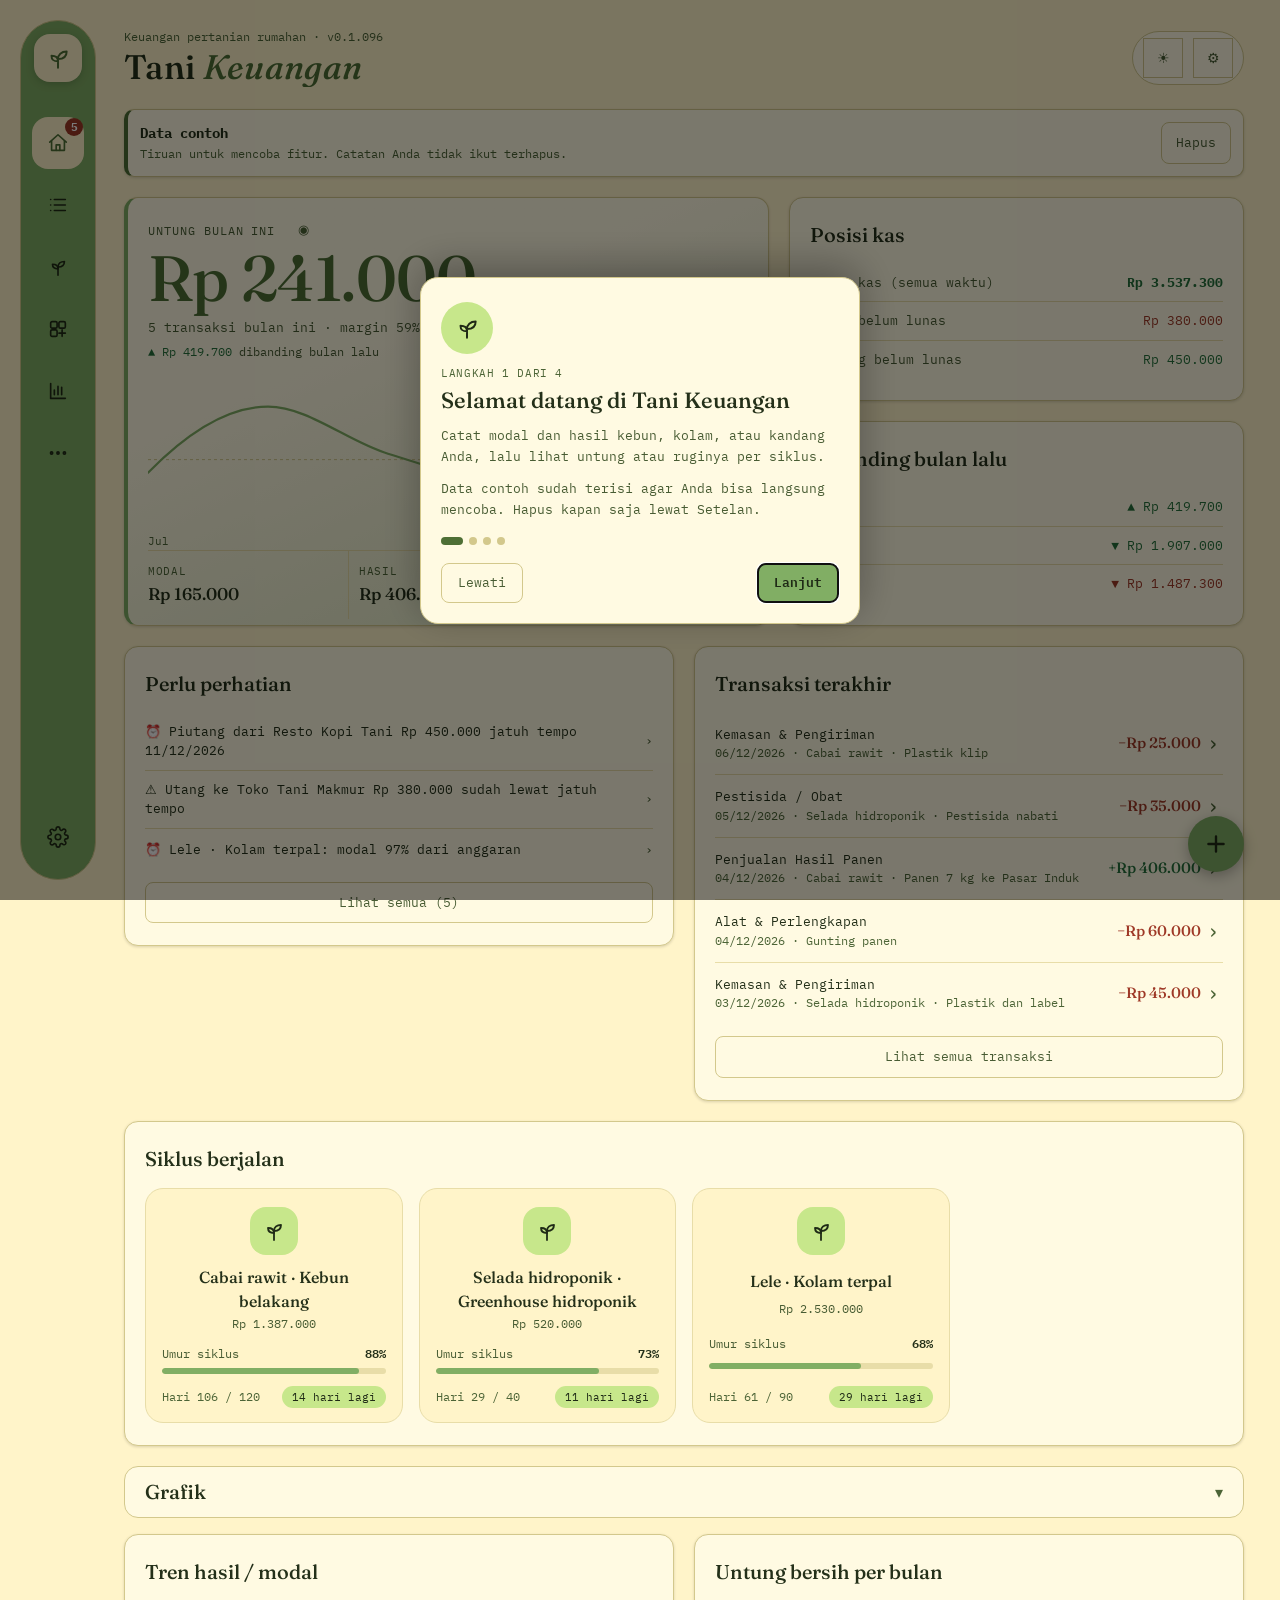
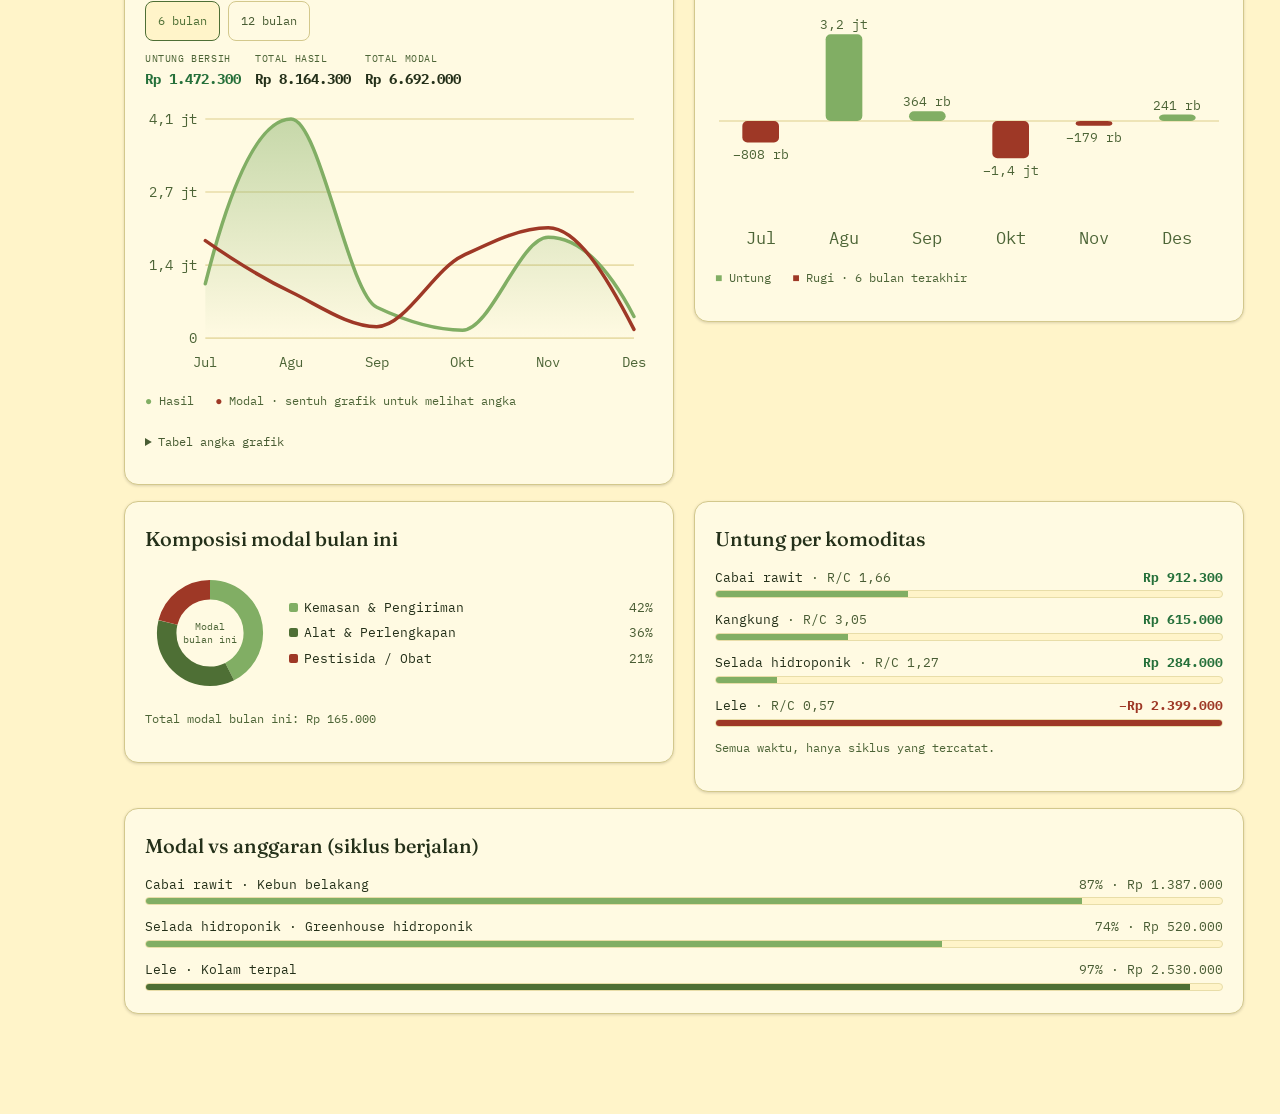
==== commit 000bc706: "v0.1.096" ====
--- a/index.html
+++ b/index.html
@@ -781,6 +781,31 @@
 .th-bar i.sl{background:var(--gold-dim,var(--fill));opacity:.7}.th-bar i.sn{background:var(--fill)}
 .th-bar b{position:absolute;top:-4px;width:2px;height:18px;margin-left:-1px;background:var(--paper);border-radius:1px}
 
+/* ---------- Foto jurnal (v0.1.092, Fase 6E Tahap 4) ---------- */
+.fj-box{margin-top:6px;display:flex;flex-wrap:wrap;gap:12px;align-items:center}
+.fj-box .note{flex:1 1 100%;margin:0}
+.fj-t{position:relative;width:84px;height:84px}
+.fj-tb{width:100%;height:100%;border:1px solid var(--line);border-radius:8px;overflow:hidden;background:var(--ink-raised);display:flex;align-items:center;justify-content:center}
+.fj-tb img,.fj-th img{width:100%;height:100%;object-fit:cover;display:block}
+.fj-x{position:absolute;top:-8px;right:-8px;width:28px;height:28px;border-radius:50%;border:1px solid var(--line);background:var(--ink);color:var(--paper);font-size:17px;line-height:1;cursor:pointer;display:flex;align-items:center;justify-content:center;padding:0}
+.fj-x:focus-visible,.fj-th:focus-visible{outline:2px solid var(--gold);outline-offset:2px}
+.fj-th{padding:0;width:64px;height:64px;border:1px solid var(--line);border-radius:8px;overflow:hidden;background:var(--ink-raised);cursor:pointer;display:flex;align-items:center;justify-content:center}
+.fj-hilang{flex-direction:column;gap:2px;padding:4px;text-align:center;overflow:hidden}
+.fj-ik{font-size:18px;line-height:1}.fj-tk{font-size:9px;color:var(--paper-faint);line-height:1.2}
+.lm-galeri,.dm-foto{display:flex;flex-wrap:wrap;gap:8px}
+.lm-galeri{margin:2px 0 10px 36px}.dm-foto{margin:12px 0 0}
+.foto-lihat img{max-height:calc(100% - 132px)}
+.fl-stage{flex:1 1 auto;min-height:0;width:100%;display:flex;align-items:center;justify-content:center;touch-action:pan-y}
+.fl-stage img{max-width:100%;max-height:100%}
+.fl-hilang{color:#fff;text-align:center;max-width:320px;font-size:13px;line-height:1.6}
+.fl-bar{display:flex;align-items:center;gap:16px;color:#fff;flex:0 0 auto}
+.fl-no{font-size:13px;min-width:64px;text-align:center}
+.foto-lihat .fl-bar .btn{min-width:48px}
+@media print{.lm-galeri,.dm-foto{display:none}}
+/* Penampil foto (nota dan jurnal): latar gelap tetap di mode kaca; tombol bilah tidak melebar */
+html[data-glass="1"] .dm-lapis.nota-lihat{background:rgba(0,0,0,.9)}
+.foto-lihat .fl-bar .btn{flex:0 0 auto;width:52px;min-width:52px;padding:10px 0}
+
 </style>
 </head>
 <body>
@@ -902,7 +927,8 @@
       '<textarea id="dataBox" class="settings-text" rows="5" aria-label="Data JSON" placeholder="Hasil ekspor muncul di sini"></textarea>' +
       '<div class="note" id="dataMsg" role="status" aria-live="polite" style="margin-top:8px"></div>' +
       row('Data contoh', 'Isi data tiruan (±7 bulan: tiga unit, empat komoditas, enam siklus) untuk mencoba aplikasi. Bisa dihapus tanpa mengganggu catatan Anda.', '<button type="button" class="btn" data-do="' + (typeof Contoh !== 'undefined' && Contoh.ada() ? 'hapus-contoh' : 'contoh') + '">' + (typeof Contoh !== 'undefined' && Contoh.ada() ? 'Hapus data contoh' : 'Isi data contoh') + '</button>') +
-      (typeof Nota !== 'undefined' && Nota.tersedia() ? row('Foto nota', 'Foto bukti transaksi hanya disimpan di browser ini; tidak ikut ekspor, cadangan otomatis, maupun sinkron cloud. Foto yang tidak lagi dipakai dibersihkan otomatis setelah 30 hari. <span id="notaInfo"></span>', '<button type="button" class="btn danger" data-act="nota-hapus">Hapus semua foto</button>') : '') +
+      (typeof Nota !== 'undefined' && Nota.tersedia() ? row('Foto nota dan jurnal', 'Foto bukti transaksi dan foto catatan jurnal hanya disimpan di browser ini; tidak ikut ekspor data, cadangan otomatis, maupun sinkron cloud, jadi cadangkan sendiri ke ZIP. Foto yang tidak lagi dipakai dibersihkan otomatis setelah 30 hari. <span id="notaInfo"></span>', '<div class="seg sm" style="flex-wrap:wrap"><button type="button" class="btn" data-act="foto-zip">Cadangkan foto (ZIP)</button><button type="button" class="btn" data-act="foto-pulih">Pulihkan dari ZIP</button><button type="button" class="btn danger" data-act="nota-hapus">Hapus semua foto</button></div>') +
+        (navigator.storage && navigator.storage.persist ? row('Penyimpanan tetap', 'Minta browser agar tidak membuang foto saat ruang penyimpanan menipis. Browser menentukan sendiri apakah permintaan dikabulkan.', '<button type="button" class="btn" data-act="foto-tetap">Minta penyimpanan tetap</button>') : '') : '') +
       row('Hapus semua data', 'Menghapus transaksi dan siklus di browser ini. Salinan cadangan otomatis dan data cloud tidak ikut terhapus. Bila sinkron cloud aktif, data akan kembali dari cloud: hapus juga data cloud di bagian Sinkron cloud.', '<button type="button" class="btn danger" data-act="hapus">Hapus semua data</button>');
     var tentang = head('Tentang', '') +
       row('Versi', 'Tani Keuangan, keuangan pertanian rumahan.', '<strong>v' + h.versi + '</strong>') +
@@ -953,8 +979,11 @@
       else if (x === 'ekspor') ekspor();
       else if (x === 'impor') impor();
       else if (x === 'berkas') document.getElementById('fileImp').click();
+      else if (x === 'foto-zip') CadFoto.aksiEkspor();
+      else if (x === 'foto-pulih') CadFoto.pilih();
+      else if (x === 'foto-tetap') { Foto.minta().then(function (t) { App.toast(t); Foto.isiInfo(); }); }
       else if (x === 'nota-hapus') {
-        if (konfirmasi2) { clearTimeout(konfirmasi2); konfirmasi2 = null; Nota.kosongkan().then(function () { pesan('Semua foto nota dihapus.'); Nota.isiInfo(); a.textContent = 'Hapus semua foto'; }).catch(function () { pesan('Foto tidak bisa dihapus.'); }); }
+        if (konfirmasi2) { clearTimeout(konfirmasi2); konfirmasi2 = null; Nota.kosongkan().then(function () { pesan('Semua foto nota dan jurnal dihapus.'); Nota.isiInfo(); a.textContent = 'Hapus semua foto'; }).catch(function () { pesan('Foto tidak bisa dihapus.'); }); }
         else {
           a.textContent = 'Ketuk lagi untuk menghapus';
           konfirmasi2 = setTimeout(function () { konfirmasi2 = null; a.textContent = 'Hapus semua foto'; }, 4000);
@@ -1363,7 +1392,7 @@
           '<button class="btn" data-do="ulangi-siklus" style="width:100%;margin-top:10px">Ulangi siklus ini</button>') + '</section>' +
       Jadwal.v(s) + '</div><div class="dt-kanan">' +
       '<section><h2>Panen</h2>' + (panen ? panen + lagi('pn', pAll.length, BP) + '<p class="note">Ketuk panen untuk detail' + (jalan ? ', mengubah, atau menghapus' : '') + '.</p>' : '<p class="note">Belum ada panen.' + (jalan ? ' Ketuk tombol + lalu pilih Catat panen saat hasil siap.' : '') + '</p>') + '</section>' +
-      Tahap.v(s) + Jurnal.v(s, (n, b) => lagi('jr', n, b), !!this.lg.jr) +
+      Tahap.v(s) + Kejadian.v(s) + Jurnal.v(s, (n, b) => lagi('jr', n, b), !!this.lg.jr) +
       '<section><h2>Transaksi siklus</h2>' + (r.tx.length ? (this.lg.tx ? tAll : tAll.slice(0, BT)).map((t) => App.barisTx(t)).join('') + lagi('tx', tAll.length, BT) : '<p class="note">Belum ada transaksi terhubung.' + (jalan ? ' Ketuk tombol + untuk mencatat modal atau hasil siklus ini.' : '') + '</p>') + '</section>' +
       '</div>' +
       '<button class="btn danger" data-do="hapus-siklus" style="width:100%;margin-top:4px">Hapus siklus</button>';
@@ -1419,7 +1448,7 @@
   /* ---------- aksi (true bila ditangani) ---------- */
   aksi(a, el) {
     const D = this.d(), v = (id) => ($(id) ? $(id).value.trim() : '');
-    if (Dsk.aksi(a, el) || Jadwal.aksi(a, el) || Jurnal.aksi(a, el) || Tahap.aksi(a) || Linimasa.aksi(a, el)) return true;
+    if (Dsk.aksi(a, el) || Jadwal.aksi(a, el) || Jurnal.aksi(a, el) || Tahap.aksi(a) || Kejadian.aksi(a) || Linimasa.aksi(a, el)) return true;
     if (a === 'siklus-tab') { this.sub = el.dataset.val; App.go('siklus', true); }
     else if (a === 'lg-toggle') { const k = el.dataset.k; this.lg[k] = !this.lg[k]; const y = window.scrollY; App.go('siklus-detail', true); window.scrollTo(0, y); const b = document.querySelector('[data-do="lg-toggle"][data-k="' + k + '"]'); if (b) b.focus({ preventScroll: true }); }
     else if (a === 'buka-siklus') { this.dmTutup(false, true); this.sid = el.dataset.id; this.minta = null; App.go('siklus-detail'); }
@@ -1602,6 +1631,7 @@
     this.dmEl.firstChild.innerHTML = '<div class="dm-kepala"><div><div class="dm-jenis">' + (un ? 'Unit / lahan' : 'Komoditas') + '</div><h2 class="dm-judul" id="dmJudul">' + tit + '</h2></div>' +
       '<button type="button" class="dm-x" data-do="dm-tutup" aria-label="Tutup"><svg viewBox="0 0 24 24" aria-hidden="true"><path d="M6 6l12 12M18 6L6 18"/></svg></button></div>' +
       '<div class="dm-isi">' + isi + '</div><div class="dm-aksi"><button type="button" class="btn gold" data-do="tambah-' + m.j + '">' + (ed ? 'Simpan perubahan' : tit) + '</button><button type="button" class="btn" data-do="batal-' + m.j + '" style="width:100%">Batal</button></div>';
+    if (typeof Form !== 'undefined') Form.upgrade(this.dmEl); // dropdown dan tanggal kustom (select asli disembunyikan)
   },
   dmTutup(simpanMinta, tanpaFokus) { // simpanMinta: pertahankan keadaan minta; tanpaFokus: jangan kembalikan fokus ke baris
     if (!this.dmEl) return;
@@ -2208,7 +2238,7 @@
       klik: (e) => { const x = e.target.closest('[data-rm]'); if (!x) return; const m = x.dataset.rm; if (m === 'tutup') Modal.tutup(); else if (m === 'simpan') this.dlgSimpan(); else if (m === 'lagi') this.dlgSimpan(true); else if (f.aksi) f.aksi(m, arg, x); },
       ubah: (e) => { if (f.ubah) f.ubah(e, Modal.m.el); },
       simpan: f.tombol ? null : () => this.dlgSimpan(),
-      onTutup: () => { this.dlg = null; }
+      onTutup: () => { this.dlg = null; if (f.tutup) f.tutup(); }
     });
     if (!el) { this.dlg = null; return false; }
     return true;
@@ -3397,7 +3427,7 @@
   /* hari ke-N sejak mulai (tanggal mulai = hari ke-1, sama dengan Siklus.hari) */
   hariKe(s, tgl) { const p = (x) => { const a = x.split('-').map(Number); return new Date(a[0], a[1] - 1, a[2]); }; return Math.round((p(tgl) - p(s.mulai)) / 864e5) + 1; },
   boleh(s, j) { return s.status === 'berjalan' || !!(j && j.evaluasi); },
-  judul(j) { if (j.jenis === 'tahap') return 'Tahap: ' + Tahap.nama(j); return j.judul || (j.evaluasi ? 'Evaluasi siklus' : String(j.isi || '').split('\n')[0].slice(0, 60)); },
+  judul(j) { if (j.jenis === 'tahap') return 'Tahap: ' + Tahap.nama(j); if (j.jenis === 'kejadian' || j.jenis === 'ukuran') return Kejadian.judul(j); return j.judul || (j.evaluasi ? 'Evaluasi siklus' : String(j.isi || '').split('\n')[0].slice(0, 60)) || ((j.foto || []).length ? 'Foto catatan' : ''); },
   cek(s, tgl) {
     if (!/^\d{4}-\d{2}-\d{2}$/.test(tgl)) return 'Isi tanggal.';
     if (tgl < s.mulai) return 'Tanggal tidak boleh sebelum mulai siklus (' + Setelan.tgl(s.mulai) + ').';
@@ -3410,7 +3440,7 @@
     const baris = (j) => {
       const ket = j.judul && j.isi ? String(j.isi).replace(/\s+/g, ' ').slice(0, 80) + (String(j.isi).length > 80 ? '…' : '') : '';
       return '<div class="tx" data-do="jurnal-detail" data-id="' + j.id + '" role="button" tabindex="0" aria-haspopup="dialog"><div class="tx-l"><div class="note">' + Setelan.tgl(j.tanggal) + ' · hari ' + this.hariKe(s, j.tanggal) +
-        (j.evaluasi ? ' · <span class="badge">evaluasi</span>' : '') + '</div><div class="tx-n">' + esc(this.judul(j)) + '</div>' + (ket ? '<div class="note">' + esc(ket) + '</div>' : '') + '</div></div>';
+        (j.evaluasi ? ' · <span class="badge">evaluasi</span>' : '') + (j.foto && j.foto.length ? ' · ' + j.foto.length + ' foto' : '') + '</div><div class="tx-n">' + esc(this.judul(j)) + '</div>' + (ket ? '<div class="note">' + esc(ket) + '</div>' : '') + '</div></div>';
     };
     return '<section><div class="sc-head"><h2 style="margin:0">Jurnal</h2><button type="button" class="btn" data-do="jurnal-linimasa" style="padding:7px 12px;font-size:12px;min-height:40px">Buka linimasa</button></div>' + (L.length ? (semuaOn ? L : L.slice(0, BJ)).map(baris).join('') + lagi(L.length, BJ) +
         '<p class="note">Ketuk catatan untuk detail' + (jalan ? ', mengubah, atau menghapus' : '') + '.</p>'
@@ -3421,6 +3451,7 @@
   aksi(a, el) {
     if (a === 'jurnal-detail') { Rencana.dlgBuka('jurnalDetail', el.dataset.id); return true; }
     if (a === 'jurnal-eval') { Rencana.dlgBuka('jurnalEval'); return true; }
+    if (a === 'foto-lihat') { const j = this.cari(el.dataset.id); if (j) Foto.lihat(j.foto, +el.dataset.i); return true; }
     return false;
   },
   /* simpan catatan baru atau perubahan; mengembalikan teks galat (string) atau { toast } */
@@ -3430,21 +3461,24 @@
     if (!this.boleh(s, j || { evaluasi: eval_ })) return 'Siklus sudah selesai. Buka kembali untuk mengubah catatan.';
     if (eval_ && !j && this.evaluasiOf(s.id)) return 'Evaluasi sudah ada. Ubah evaluasi yang ada.';
     const g = this.cek(s, v('rm_jt')); if (g) return g;
-    const judul = eval_ ? '' : v('rm_jj').trim(), isi = v('rm_ji').trim();
-    if (eval_ ? !isi : (!judul && !isi)) return eval_ ? 'Isi evaluasi.' : 'Isi judul atau catatan.';
+    const judul = eval_ ? '' : v('rm_jj').trim(), isi = v('rm_ji').trim(), foto = eval_ ? [] : Foto.ids();
+    if (eval_ ? !isi : (!judul && !isi && !foto.length)) return eval_ ? 'Isi evaluasi.' : 'Isi judul, catatan, atau foto.';
     if (isi.length > 2000) return 'Isi paling banyak 2.000 karakter.';
     const t = v('rm_jt'), n = nowIso();
-    if (j) Object.assign(j, { tanggal: t, judul: judul, isi: isi, diubah: n });
-    else this.semua().push({ id: uid('jr'), siklusId: s.id, tanggal: t, jenis: 'catatan', judul: judul, isi: isi, evaluasi: eval_ ? true : undefined, dibuat: n, diubah: n, terhapus: false });
-    s.diubah = n;
+    if (j) { Object.assign(j, { tanggal: t, judul: judul, isi: isi, diubah: n }); if (!eval_) j.foto = foto.length ? foto : undefined; }
+    else this.semua().push({ id: uid('jr'), siklusId: s.id, tanggal: t, jenis: 'catatan', judul: judul, isi: isi, foto: foto.length ? foto : undefined, evaluasi: eval_ ? true : undefined, dibuat: n, diubah: n, terhapus: false });
+    s.diubah = n; if (!eval_) Foto.disimpan();
     return { toast: eval_ ? (j ? 'Evaluasi diperbarui' : 'Evaluasi disimpan') : (j ? 'Catatan diperbarui' : 'Catatan ditambahkan') };
   }
 };
 Object.assign(Rencana.FORM, {
   jurnal: { jenis: 'Jurnal siklus', judul: 'Catat jurnal', judulUbah: 'Ubah catatan', simpan: 'Simpan catatan', tab: 'siklus-detail', fokus: 'rm_jj',
-    isi() { return Rencana.lab('rm_jt', 'Tanggal', '<input type="date" id="rm_jt" value="' + isoHari() + '">') +
+    tutup() { Foto.buang(); },
+    ubah(e) { if (e.target.id === 'f_jfoto') Foto.pilih(e.target); },
+    aksi(m, id, x) { if (m === 'foto-pilih') { const i = document.getElementById('f_jfoto'); if (i) i.click(); } else if (m === 'foto-lepas') Foto.lepas(x.dataset.id); },
+    isi(id) { const aw = id && Jurnal.cari(id); Foto.mulai(aw ? aw.foto : []); setTimeout(() => Foto.isiBox(), 0); return Rencana.lab('rm_jt', 'Tanggal', '<input type="date" id="rm_jt" value="' + isoHari() + '">') +
       Rencana.lab('rm_jj', 'Judul (opsional)', '<input id="rm_jj" maxlength="80" autocomplete="off" placeholder="mis. Daun menguning">') +
-      Rencana.lab('rm_ji', 'Isi', '<textarea id="rm_ji" rows="5" maxlength="2000" placeholder="Apa yang terlihat atau dikerjakan hari ini"></textarea>'); },
+      Rencana.lab('rm_ji', 'Isi', '<textarea id="rm_ji" rows="5" maxlength="2000" placeholder="Apa yang terlihat atau dikerjakan hari ini"></textarea>') + Foto.kotak(); },
     isiEd(id, el) { const j = Jurnal.cari(id); if (!j) return; el.querySelector('#rm_jt').value = j.tanggal; el.querySelector('#rm_jj').value = j.judul || ''; el.querySelector('#rm_ji').value = j.isi || ''; },
     ok(v, id) { return Jurnal.simpan(v, id, false); } },
   jurnalEval: { jenis: 'Jurnal siklus', judul: 'Tulis evaluasi', judulUbah: 'Ubah evaluasi', simpan: 'Simpan evaluasi', tab: 'siklus-detail', fokus: 'rm_ji',
@@ -3458,17 +3492,19 @@
     isi(id) {
       const j = Jurnal.cari(id), s = Siklus.cari(Siklus.sid), h = Jurnal.hariKe(s, j.tanggal);
       return '<p class="note" style="margin:0 0 12px">' + Setelan.tgl(j.tanggal) + ' · hari ' + h + ' · minggu ' + Math.ceil(h / 7) + (j.evaluasi ? ' · evaluasi' : '') + '</p>' +
-        (j.isi ? '<div style="white-space:pre-wrap;overflow-wrap:anywhere;font-size:13px;line-height:1.65">' + esc(j.isi) + '</div>' : '<p class="note">Tidak ada isi.</p>');
+        Kejadian.detail(j) + (j.isi ? '<div style="white-space:pre-wrap;overflow-wrap:anywhere;font-size:13px;line-height:1.65">' + esc(j.isi) + '</div>' : (j.foto && j.foto.length ? '' : '<p class="note">Tidak ada isi.</p>')) +
+        Foto.galeri(j, 'data-rm="foto-lihat"', 'dm-foto') + (j.foto && j.foto.length ? (setTimeout(() => Foto.muat(Modal.m && Modal.m.el), 0), '') : '');
     },
     tombol(id) { const s = Siklus.cari(Siklus.sid), j = Jurnal.cari(id); return (s && Jurnal.boleh(s, j) ? Rencana.bt('ubah', 'Ubah', 'gold') + Rencana.bt('hapus', 'Hapus', 'danger') : '') + Rencana.bt('tutup', 'Tutup', ''); },
-    aksi(a, id) {
+    aksi(a, id, x) {
       const j = Jurnal.cari(id), s = Siklus.cari(Siklus.sid); if (!j || !s) return;
-      if (a === 'ubah') { Rencana.dlgTutup(true); Rencana.dlgBuka(j.evaluasi ? 'jurnalEval' : j.jenis === 'tahap' ? 'tahap' : 'jurnal', id); return; }
+      if (a === 'foto-lihat') { Rencana.dlgTutup(true); Foto.lihat(j.foto, +x.dataset.i); return; }
+      if (a === 'ubah') { Rencana.dlgTutup(true); Rencana.dlgBuka(j.evaluasi ? 'jurnalEval' : j.jenis === 'tahap' || j.jenis === 'kejadian' || j.jenis === 'ukuran' ? j.jenis : 'jurnal', id); return; }
       if (a !== 'hapus' || !Jurnal.boleh(s, j)) return;
-      j.terhapus = true; j.diubah = nowIso(); s.diubah = nowIso();
+      j.terhapus = true; j.diubah = nowIso(); s.diubah = nowIso(); const batalFoto = Foto.hapusNanti(j);
       const hal = App.tab === 'jurnal' ? 'jurnal' : 'siklus-detail';
       Rencana.dlgTutup(true); App.simpan(); App.go(hal, true); Modal.pulihFokus();
-      App.toast(j.evaluasi ? 'Evaluasi dihapus' : 'Catatan dihapus', { label: 'Urungkan', fn: () => { j.terhapus = false; j.diubah = nowIso(); s.diubah = nowIso(); App.simpan(); if (App.tab === hal) App.go(hal, true); } });
+      App.toast(j.evaluasi ? 'Evaluasi dihapus' : 'Catatan dihapus', { label: 'Urungkan', fn: () => { batalFoto(); j.terhapus = false; j.diubah = nowIso(); s.diubah = nowIso(); App.simpan(); if (App.tab === hal) App.go(hal, true); } });
     } }
 });
 
@@ -3518,7 +3554,7 @@
     }
     const j = e.j;
     const ket = j.judul && j.isi ? String(j.isi).replace(/\s+/g, ' ').slice(0, 90) + (String(j.isi).length > 90 ? '…' : '') : '';
-    return { ikon: j.jenis === 'kegiatan' ? '✓' : j.jenis === 'tahap' ? '❖' : j.evaluasi ? '★' : '✎', judul: Jurnal.judul(j), ket: ket, jurnal: j.id, label: j.jenis === 'kegiatan' ? 'Kegiatan' : j.jenis === 'tahap' ? 'Tahap' : j.evaluasi ? 'Evaluasi' : 'Catatan' };
+    return { ikon: j.jenis === 'kegiatan' ? '✓' : j.jenis === 'tahap' ? '❖' : j.jenis === 'kejadian' ? '⚠' : j.jenis === 'ukuran' ? '↕' : j.evaluasi ? '★' : '✎', judul: Jurnal.judul(j), ket: ket, jurnal: j.id, label: j.jenis === 'kegiatan' ? 'Kegiatan' : j.jenis === 'tahap' ? 'Tahap' : j.jenis === 'kejadian' ? 'Kejadian' : j.jenis === 'ukuran' ? 'Ukuran' : j.evaluasi ? 'Evaluasi' : 'Catatan' };
   },
   baris(s, e) {
     const x = this.isi(s, e), h = Jurnal.hariKe(s, e.tgl);
@@ -3527,8 +3563,9 @@
     const meta = Setelan.tgl(e.tgl) + (h >= 1 ? ' · hari ' + h : ' · sebelum mulai');
     const inner = '<span class="lm-ik" aria-hidden="true">' + x.ikon + '</span><div class="tx-l"><div class="note">' + meta + (tag ? ' · ' : '') + tag + '</div><div class="tx-n">' + esc(x.judul) + '</div>' + (x.ket ? '<div class="note">' + esc(x.ket) + '</div>' : '') + '</div>' +
       (x.nilai ? '<div class="tx-a ' + x.kelas + '">' + x.nilai + '</div>' : '');
-    return att ? '<div class="tx lm-baris' + (x.turunan ? ' lm-turun' : '') + '"' + att + ' role="button" tabindex="0">' + inner + '</div>'
-      : '<div class="tx lm-baris lm-turun lm-diam">' + inner + '</div>';
+    const gal = x.jurnal ? Foto.galeri(e.j, 'data-do="foto-lihat"', 'lm-galeri no-print') : '';
+    return (att ? '<div class="tx lm-baris' + (x.turunan ? ' lm-turun' : '') + '"' + att + ' role="button" tabindex="0">' + inner + '</div>'
+      : '<div class="tx lm-baris lm-turun lm-diam">' + inner + '</div>') + gal;
   },
   daftar(s, L) {
     let h = '', last = null;
@@ -3677,6 +3714,116 @@
     },
     isiEd(id, el) { const j = Jurnal.cari(id); if (!j) return; el.querySelector('#rm_jt').value = j.tanggal; el.querySelector('#rm_tk').value = j.tahap || ''; el.querySelector('#rm_ji').value = j.isi || ''; },
     ok(v, id) { return Tahap.simpan(v, id); } }
+});
+
+</script>
+<script>
+/* Tani Keuangan — Kejadian dan ukuran di jurnal siklus (Fase 6E Tahap 5, v0.1.093; docs/JURNAL.md)
+   Jenis `kejadian` (field `kejadian`: hama|penyakit|cuaca|perawatan|lainnya) dan `ukuran` (field `ukuran`: {nama, nilai, satuan}). */
+const Kejadian = {
+  JENIS: [['hama', 'Hama'], ['penyakit', 'Penyakit'], ['cuaca', 'Cuaca'], ['perawatan', 'Perawatan'], ['lainnya', 'Lainnya']],
+  nama(k) { const x = this.JENIS.find((a) => a[0] === k); return x ? x[1] : 'Kejadian'; },
+  fmt(n) { return Number(n).toLocaleString('id-ID', { maximumFractionDigits: 2 }); },
+  teks(j) { return j.jenis === 'ukuran' && j.ukuran ? j.ukuran.nama + ' ' + this.fmt(j.ukuran.nilai) + (j.ukuran.satuan ? ' ' + j.ukuran.satuan : '') : ''; },
+  /* judul baris jurnal/linimasa */
+  judul(j) {
+    if (j.jenis === 'ukuran') return this.teks(j) || 'Ukuran';
+    const l = String(j.isi || '').split('\n')[0].slice(0, 50); return this.nama(j.kejadian) + (l ? ': ' + l : '');
+  },
+  /* label jenis entri jurnal untuk ekspor dan tampilan */
+  label(j) { return j.evaluasi ? 'Evaluasi' : { kegiatan: 'Kegiatan', tahap: 'Tahap', kejadian: 'Kejadian', ukuran: 'Ukuran' }[j.jenis] || 'Catatan'; },
+  rincian(j) { return j.jenis === 'tahap' ? Tahap.nama(j) : j.jenis === 'kejadian' ? this.nama(j.kejadian) : ''; },
+  /* satu baris per entri: [siklus, tanggal ISO, hari ke, jenis, rincian, judul, isi, nilai ukuran, satuan, jumlah foto]; dipakai Excel dan CSV */
+  barisJurnal() {
+    const out = []; Siklus.daftar().slice().sort((a, b) => Siklus.nama(a.id).localeCompare(Siklus.nama(b.id))).forEach((s) => Jurnal.of(s.id).slice().reverse().forEach((j) =>
+      out.push([Siklus.nama(s.id), j.tanggal, Jurnal.hariKe(s, j.tanggal), this.label(j), this.rincian(j), Jurnal.judul(j), j.isi || '', j.jenis === 'ukuran' && j.ukuran ? j.ukuran.nilai : '', j.jenis === 'ukuran' && j.ukuran ? j.ukuran.satuan || '' : '', (j.foto || []).length])));
+    return out;
+  },
+  csvJurnal() {
+    const q = (v) => '"' + String(v == null ? '' : v).replace(/"/g, '""') + '"';
+    return ['siklus,tanggal,hari_ke,jenis,rincian,judul,isi,nilai,satuan,foto'].concat(this.barisJurnal().map((r) => [q(r[0]), r[1], r[2], q(r[3]), q(r[4]), q(r[5]), q(r[6]), r[7], q(r[8]), r[9]].join(','))).join('\n');
+  },
+  eksporCsvJurnal() {
+    const csv = this.csvJurnal(), n = csv.split('\n').length - 1; if (!n) return 0;
+    const a = document.createElement('a'); a.href = URL.createObjectURL(new Blob(['\ufeff' + csv], { type: 'text/csv' })); a.download = 'tani-jurnal-' + isoHari() + '.csv';
+    document.body.appendChild(a); a.click(); a.remove(); setTimeout(() => URL.revokeObjectURL(a.href), 4000); return n;
+  },
+  daftar(s, jenis) { return Jurnal.of(s.id).filter((j) => j.jenis === jenis); },
+  /* transaksi siklus pada tanggal yang sama (hubungan ke uang) */
+  uangHari(j) { return App.aktif().filter((t) => t.siklusId === j.siklusId && t.tanggal === j.tanggal); },
+  detail(j) {
+    if (j.jenis === 'ukuran') return '<div class="tx-n" style="margin-bottom:8px">' + esc(this.teks(j)) + '</div>';
+    if (j.jenis !== 'kejadian') return '';
+    const T = this.uangHari(j);
+    return '<div style="margin-bottom:8px"><span class="badge">' + esc(this.nama(j.kejadian)) + '</span></div>' +
+      '<div class="note" style="margin:10px 0 4px">Uang pada tanggal yang sama</div>' +
+      (T.length ? T.map((t) => '<div class="row"><span>' + esc(App.namaKat(t.kategoriId)) + '</span><span class="' + (t.jenis === 'masuk' ? 'up' : 'down') + '">' + (t.jenis === 'masuk' ? '+' : '−') + rp(t.jumlah) + '</span></div>').join('') : '<p class="note" style="margin:0">Tidak ada transaksi siklus ini pada tanggal tersebut.</p>');
+  },
+  /* grafik mini: nilai ukuran terhadap hari ke-N, satu garis per nama (maks. 3 nama) */
+  grafik(s) {
+    const g = {}; this.daftar(s, 'ukuran').forEach((j) => { if (!j.ukuran) return; const k = String(j.ukuran.nama).trim().toLowerCase(); (g[k] = g[k] || { nama: j.ukuran.nama, sat: j.ukuran.satuan, P: [] }).P.push({ h: Jurnal.hariKe(s, j.tanggal), v: j.ukuran.nilai }); });
+    return Object.values(g).slice(0, 3).map((x) => {
+      x.P.sort((a, b) => a.h - b.h); const akhir = x.P[x.P.length - 1], head = '<div class="row"><span>' + esc(x.nama) + '</span><span class="mu">terakhir ' + this.fmt(akhir.v) + (x.sat ? ' ' + esc(x.sat) : '') + ' · hari ' + akhir.h + '</span></div>';
+      if (x.P.length < 2) return head + '<p class="note" style="margin:0">Catat satu ukuran lagi untuk melihat grafik.</p>';
+      const W = 320, H = 90, X0 = 8, X1 = 312, h0 = x.P[0].h, h1 = akhir.h || 1, mx = Math.max(...x.P.map((p) => p.v)) || 1;
+      const pts = x.P.map((p) => [X0 + (h1 === h0 ? 0 : (p.h - h0) / (h1 - h0) * (X1 - X0)), H - 8 - p.v / mx * (H - 20)]);
+      return head + '<svg viewBox="0 0 ' + W + ' ' + (H + 14) + '" width="100%" role="img" aria-label="Grafik ' + esc(x.nama) + ' hari ' + h0 + ' sampai ' + h1 + '"><path d="' + Analisa.kurva(pts) + '" fill="none" stroke="var(--fill)" stroke-width="2.2" stroke-linecap="round"/>' +
+        pts.map((p) => '<circle cx="' + p[0] + '" cy="' + p[1] + '" r="3" fill="var(--fill)"/>').join('') +
+        '<text x="' + X0 + '" y="' + (H + 11) + '" font-size="9" fill="var(--paper-faint)">hari ' + h0 + '</text><text x="' + X1 + '" y="' + (H + 11) + '" text-anchor="end" font-size="9" fill="var(--paper-faint)">hari ' + h1 + '</text></svg>';
+    }).join('<div style="height:8px"></div>');
+  },
+  v(s) {
+    const jalan = s.status === 'berjalan', K = this.daftar(s, 'kejadian'), U = this.daftar(s, 'ukuran');
+    if (!jalan && !K.length && !U.length) return '';
+    const hit = this.JENIS.map((a) => [a[1], K.filter((j) => j.kejadian === a[0]).length]).filter((a) => a[1]);
+    const tombol = jalan ? '<div class="seg" style="margin:10px 0 4px"><button type="button" class="btn" data-do="kejadian-catat">Catat kejadian</button><button type="button" class="btn" data-do="ukuran-catat">Catat ukuran</button></div>' : '';
+    return '<section><h2 style="margin:0 0 4px">Kejadian dan ukuran</h2>' + tombol +
+      (K.length ? '<div class="note" style="margin-top:8px">' + hit.map((a) => esc(a[0]) + ' ' + a[1]).join(' · ') + '</div><div class="note">Terakhir: ' + esc(this.judul(K[0])) + ' · ' + Setelan.tgl(K[0].tanggal) + '</div>' : '<p class="note">Belum ada kejadian (hama, penyakit, cuaca, perawatan).</p>') +
+      (U.length ? '<div style="margin-top:12px">' + this.grafik(s) + '</div>' : '<p class="note">Belum ada ukuran (mis. tinggi tanaman, bobot ikan).</p>') +
+      '<p class="note">Ketuk catatan di Jurnal atau linimasa untuk detail dan mengubah.</p></section>';
+  },
+  aksi(a) { if (a === 'kejadian-catat') { Rencana.dlgBuka('kejadian'); return true; } if (a === 'ukuran-catat') { Rencana.dlgBuka('ukuran'); return true; } return false; },
+  /* simpan bersama; bentuk dibuat oleh `isiEntri` */
+  simpan(v, id, jenis) {
+    const s = Siklus.cari(Siklus.sid); if (!s) return 'Siklus tidak ditemukan.';
+    const j = id ? Jurnal.cari(id) : null; if (id && !j) return 'Catatan tidak ditemukan.';
+    if (!Jurnal.boleh(s, j)) return 'Siklus sudah selesai. Buka kembali untuk mengubah.';
+    const g = Jurnal.cek(s, v('rm_jt')); if (g) return g;
+    const f = { tanggal: v('rm_jt'), jenis: jenis, diubah: nowIso() };
+    if (jenis === 'kejadian') {
+      const isi = v('rm_ji').trim(); if (!this.JENIS.some((a) => a[0] === v('rm_kj'))) return 'Pilih jenis kejadian.'; if (isi.length > 2000) return 'Catatan paling banyak 2.000 karakter.';
+      Object.assign(f, { kejadian: v('rm_kj'), isi: isi, judul: '' });
+    } else {
+      const nama = v('rm_un').trim().replace(/\s+/g, ' '), sat = v('rm_us').trim(), nilai = Number(String(v('rm_uv')).trim().replace(',', '.'));
+      if (!nama) return 'Isi nama ukuran, mis. Tinggi.'; if (nama.length > 30) return 'Nama ukuran paling banyak 30 karakter.';
+      if (!isFinite(nilai) || String(v('rm_uv')).trim() === '' || nilai < 0) return 'Isi nilai ukuran berupa angka (0 atau lebih).';
+      if (sat.length > 10) return 'Satuan paling banyak 10 karakter.';
+      Object.assign(f, { ukuran: { nama: nama, nilai: nilai, satuan: sat }, isi: '', judul: '' });
+    }
+    if (j) Object.assign(j, f); else Jurnal.semua().push(Object.assign({ id: uid('jr'), siklusId: s.id, dibuat: nowIso(), terhapus: false }, f));
+    s.diubah = nowIso(); return { toast: (jenis === 'kejadian' ? 'Kejadian' : 'Ukuran') + (j ? ' diperbarui' : ' tersimpan') };
+  },
+  namaUkuran(s) { return [...new Set(this.daftar(s, 'ukuran').filter((j) => j.ukuran).map((j) => j.ukuran.nama))]; }
+};
+Object.assign(Rencana.FORM, {
+  kejadian: { jenis: 'Jurnal siklus', judul: 'Catat kejadian', judulUbah: 'Ubah kejadian', simpan: 'Simpan kejadian', tab: 'siklus-detail', fokus: 'rm_ji',
+    isi() {
+      return Rencana.lab('rm_jt', 'Tanggal', '<input type="date" id="rm_jt" value="' + isoHari() + '">') +
+        Rencana.lab('rm_kj', 'Jenis', '<select id="rm_kj">' + Kejadian.JENIS.map((a) => '<option value="' + a[0] + '">' + a[1] + '</option>').join('') + '</select>') +
+        Rencana.lab('rm_ji', 'Catatan (opsional)', '<textarea id="rm_ji" rows="3" maxlength="2000" placeholder="mis. Kutu daun di bedeng 2, disemprot"></textarea>');
+    },
+    isiEd(id, el) { const j = Jurnal.cari(id); if (!j) return; el.querySelector('#rm_jt').value = j.tanggal; el.querySelector('#rm_kj').value = j.kejadian || 'lainnya'; el.querySelector('#rm_ji').value = j.isi || ''; },
+    ok(v, id) { return Kejadian.simpan(v, id, 'kejadian'); } },
+  ukuran: { jenis: 'Jurnal siklus', judul: 'Catat ukuran', judulUbah: 'Ubah ukuran', simpan: 'Simpan ukuran', tab: 'siklus-detail', fokus: 'rm_un',
+    isi() {
+      const s = Siklus.cari(Siklus.sid), N = s ? Kejadian.namaUkuran(s) : [];
+      return Rencana.lab('rm_jt', 'Tanggal', '<input type="date" id="rm_jt" value="' + isoHari() + '">') +
+        Rencana.lab('rm_un', 'Nama ukuran', '<input id="rm_un" maxlength="30" autocomplete="off" list="rm_unl" placeholder="mis. Tinggi tanaman"><datalist id="rm_unl">' + N.map((n) => '<option value="' + esc(n) + '">').join('') + '</datalist>') +
+        Rencana.lab('rm_uv', 'Nilai', '<input id="rm_uv" inputmode="decimal" autocomplete="off" placeholder="mis. 35">') +
+        Rencana.lab('rm_us', 'Satuan (opsional)', '<input id="rm_us" maxlength="10" autocomplete="off" placeholder="mis. cm, g, kg">');
+    },
+    isiEd(id, el) { const j = Jurnal.cari(id); if (!j || !j.ukuran) return; el.querySelector('#rm_jt').value = j.tanggal; el.querySelector('#rm_un').value = j.ukuran.nama; el.querySelector('#rm_uv').value = String(j.ukuran.nilai).replace('.', ','); el.querySelector('#rm_us').value = j.ukuran.satuan || ''; },
+    ok(v, id) { return Kejadian.simpan(v, id, 'ukuran'); } }
 });
 
 </script>
@@ -3907,7 +4054,7 @@
     const aset = D.aset.filter((a) => !a.terhapus).map((a) => { const per = Math.round(a.hargaBeli / a.umurBulan), m = Rencana.mulai(a); return [a.nama, a.hargaBeli, tgl(a.tanggalBeli), a.umurBulan, per, Math.max(0, a.hargaBeli - per * m)]; });
     const harga = []; Siklus.koms(true).forEach((k) => (k.hargaPasar || []).forEach((h) => harga.push([k.nama, tgl(h.tanggal), h.harga, k.satuan, h.sumber || ''])));
     harga.sort((a, b) => String(b[1].v).localeCompare(a[1].v) || String(a[0]).localeCompare(b[0]));
-    const jurnal = []; Siklus.daftar().forEach((s) => Jurnal.of(s.id).slice().reverse().forEach((j) => jurnal.push([Siklus.nama(s.id), tgl(j.tanggal), Jurnal.hariKe(s, j.tanggal), j.evaluasi ? 'Evaluasi' : 'Catatan', Jurnal.judul(j), j.isi || ''])));
+    const jurnal = Kejadian.barisJurnal().map((r) => [r[0], tgl(r[1]), r[2], r[3], r[4], r[5], r[6], r[7], r[8], r[9]]);
     const jadwal = []; Siklus.daftar().forEach((s) => (s.jadwal || []).forEach((j) => jadwal.push([Siklus.nama(s.id), j.nama, j.selesai ? 'Selesai' : 'Berjalan', j.selesai ? null : tgl(j.tanggal), j.ulang > 0 ? j.ulang : null, tgl(j.terakhir)])));
     return [
       { nama: 'Siklus', kolom: [{ h: 'Siklus', w: 28 }, { h: 'Status', w: 11 }, { h: 'Mulai', w: 12 }, { h: 'Selesai', w: 12 }, { h: 'Modal', w: 14, g: uang }, { h: 'Hasil', w: 14, g: uang }, { h: 'Untung', w: 14, g: uang }, { h: 'R/C', w: 8, g: desi }, { h: 'Panen bersih', w: 13, g: desi }, { h: 'Satuan', w: 9 }, { h: 'HPP per satuan', w: 15, g: uang }, { h: 'Harga rata-rata', w: 15, g: uang }], baris: siklus },
@@ -3918,7 +4065,7 @@
       { nama: 'Aset', kolom: [{ h: 'Aset', w: 26 }, { h: 'Harga beli', w: 14, g: uang }, { h: 'Tanggal beli', w: 13 }, { h: 'Umur (bulan)', w: 13, g: uang }, { h: 'Penyusutan per bulan', w: 20, g: uang }, { h: 'Nilai buku', w: 14, g: uang }], baris: aset },
       { nama: 'Harga pasar', kolom: [{ h: 'Komoditas', w: 22 }, { h: 'Tanggal', w: 12 }, { h: 'Harga per satuan', w: 16, g: uang }, { h: 'Satuan', w: 9 }, { h: 'Sumber', w: 24 }], baris: harga },
       { nama: 'Jadwal', kolom: [{ h: 'Siklus', w: 28 }, { h: 'Kegiatan', w: 26 }, { h: 'Status', w: 11 }, { h: 'Jadwal berikutnya', w: 17 }, { h: 'Ulang tiap (hari)', w: 16, g: uang }, { h: 'Terakhir dikerjakan', w: 19 }], baris: jadwal },
-      { nama: 'Jurnal', kolom: [{ h: 'Siklus', w: 28 }, { h: 'Tanggal', w: 12 }, { h: 'Hari ke', w: 8 }, { h: 'Jenis', w: 10 }, { h: 'Judul', w: 28 }, { h: 'Isi', w: 60 }], baris: jurnal }
+      { nama: 'Jurnal', kolom: [{ h: 'Siklus', w: 28 }, { h: 'Tanggal', w: 12 }, { h: 'Hari ke', w: 8 }, { h: 'Jenis', w: 11 }, { h: 'Rincian', w: 14 }, { h: 'Judul', w: 28 }, { h: 'Isi', w: 60 }, { h: 'Nilai ukuran', w: 12, g: desi }, { h: 'Satuan', w: 9 }, { h: 'Foto', w: 7 }], baris: jurnal }
     ];
   },
   /* unduh berkas; kembalikan jumlah lembar yang berisi data */
@@ -4087,6 +4234,7 @@
     return semua().then(function (L) { return { n: L.length, ukuran: L.reduce(function (a, r) { return a + (r.ukuran || (r.blob && r.blob.size) || 0); }, 0) }; });
   }
   function isiInfo() {
+    if (typeof Foto !== 'undefined') return Foto.isiInfo();
     var e = document.getElementById('notaInfo'); if (!e) return;
     ringkas().then(function (r) { var x = document.getElementById('notaInfo'); if (x) x.textContent = r.n ? r.n + ' foto · ' + mb(r.ukuran) + '.' : 'Belum ada foto.'; })
       .catch(function () { var x = document.getElementById('notaInfo'); if (x) x.textContent = 'Tidak bisa dibaca.'; });
@@ -4100,17 +4248,253 @@
       if (t.terhapus && kini - Date.parse(t.diubah || 0) > HARI30) return;
       pakai[t.notaId] = 1;
     });
+    (App.data.jurnal || []).forEach(function (j) { if (j.terhapus || !j.foto) return; j.foto.forEach(function (id) { pakai[id] = 1; }); }); // foto jurnal (v0.1.092)
     semua().then(function (L) { L.forEach(function (r) { if (!pakai[r.id] && kini - (r.ms || 0) > HARI30) hapus(r.id); }); }).catch(function () {});
   }
 
   return { ikon: ikon, tersedia: function () { return ada; }, kotak: kotak, isiBox: isiBox, isiInfo: isiInfo, pilih: pilih, aksi: aksi, buang: buang,
-           lihat: lihat, kosongkan: kosongkan, rapikan: rapikan, hapus: hapus, ringkas: ringkas };
+           lihat: lihat, kosongkan: kosongkan, rapikan: rapikan, hapus: hapus, ringkas: ringkas,
+           kecilkan: kecilkan, simpan: simpan, ambil: ambil, semua: semua, galat: galat, mb: mb };
 })();
+
+</script>
+<script>
+/* Tani Keuangan — Foto jurnal siklus, lokal (v0.1.092, Fase 6E Tahap 4, docs/JURNAL.md)
+   Memakai penyimpanan IndexedDB milik modul Nota (basis data "tani-nota"): foto dikecilkan (1280 px, JPEG) lalu disimpan sebagai blob.
+   Catatan jurnal hanya menyimpan rujukan id foto di `jurnal.foto` (maks. 4, id berawalan f_). Foto tidak ikut ekspor JSON, cadangan otomatis,
+   maupun sinkron cloud; di perangkat yang tidak punya fotonya, tampil penanda "tidak ada di perangkat ini". */
+const Foto = {
+  MAKS: 4, d: null,
+  ada() { return typeof Nota !== 'undefined' && Nota.tersedia(); },
+
+  /* ---------- draf formulir catatan ---------- */
+  mulai(awal) { this.d = { awal: (awal || []).slice(), ids: (awal || []).slice(), baru: [], simpan: false, sibuk: 0 }; },
+  ids() { return this.d ? this.d.ids.slice() : []; },
+  /* catatan sudah tersimpan: foto lama yang dilepas dari catatan dihapus dari penyimpanan */
+  disimpan() { const d = this.d; if (!d) return; d.simpan = true; d.awal.forEach((id) => { if (!d.ids.includes(id)) Nota.hapus(id); }); },
+  /* modal ditutup: bila catatan tidak disimpan, foto yang baru dipilih dibuang */
+  buang() { const d = this.d; this.d = null; if (!d || d.simpan) return; d.baru.forEach((id) => Nota.hapus(id)); },
+  kotak() {
+    return '<label for="f_jfoto">Foto (opsional, maksimal ' + this.MAKS + ')</label><div class="fj-box" id="fjBox" aria-live="polite"></div>' +
+      '<input type="file" id="f_jfoto" accept="image/*" multiple hidden>';
+  },
+  isiBox() {
+    const box = document.getElementById('fjBox'), d = this.d; if (!box || !d) return;
+    if (!this.ada()) { box.innerHTML = '<p class="note">Foto tidak tersedia di browser ini.</p>'; return; }
+    const t = d.ids.map((id, i) => '<div class="fj-t"><div class="fj-tb"><img alt="Foto ' + (i + 1) + '" data-foto="' + id + '"></div>' +
+      '<button type="button" class="fj-x" data-rm="foto-lepas" data-id="' + id + '" aria-label="Hapus foto ' + (i + 1) + '">×</button></div>').join('');
+    box.innerHTML = t + (d.ids.length < this.MAKS ? '<button type="button" class="btn nota-btn fj-tambah" data-rm="foto-pilih">' + (d.ids.length ? 'Tambah foto' : 'Ambil / pilih foto') + '</button>' : '') +
+      '<p class="note">' + d.ids.length + ' dari ' + this.MAKS + ' foto · disimpan di browser ini</p>' + (d.sibuk ? '<p class="note" role="status">Memproses foto…</p>' : '');
+    this.muat(box);
+  },
+  pilih(inp) {
+    const d = this.d, fs = Array.prototype.slice.call(inp.files || []); inp.value = '';
+    if (!d || !fs.length) return;
+    const sisa = this.MAKS - d.ids.length;
+    if (sisa <= 0) { App.toast('Maksimal ' + this.MAKS + ' foto'); return; }
+    if (fs.length > sisa) App.toast('Hanya ' + sisa + ' foto lagi yang muat (maksimal ' + this.MAKS + ')');
+    d.sibuk += 1; this.isiBox();
+    fs.slice(0, sisa).reduce((p, f) => p.then(() => Nota.kecilkan(f)
+      .then((b) => { const id = uid('f'); return Nota.simpan({ id: id, blob: b, tipe: b.type, ukuran: b.size, ms: Date.now() }).then(() => id); })
+      .then((id) => { if (this.d !== d) { Nota.hapus(id); return; } d.ids.push(id); d.baru.push(id); this.isiBox(); })
+      .catch((e) => { App.toast(Nota.galat(e)); })), Promise.resolve())
+      .then(() => { if (this.d === d) { d.sibuk -= 1; this.isiBox(); } });
+  },
+  lepas(id) {
+    const d = this.d; if (!d) return;
+    d.ids = d.ids.filter((x) => x !== id);
+    if (d.baru.includes(id)) { d.baru = d.baru.filter((x) => x !== id); Nota.hapus(id); }
+    this.isiBox(); const t = document.querySelector('.fj-tambah'); if (t) t.focus();
+  },
+
+  /* ---------- gambar kecil (galeri, detail, formulir) ---------- */
+  muat(root) {
+    if (!root || !this.ada()) return;
+    root.querySelectorAll('img[data-foto]:not([data-ok])').forEach((im) => {
+      im.dataset.ok = '1';
+      Nota.ambil(im.dataset.foto).then((r) => {
+        if (!im.isConnected) return;
+        if (!r) { this.hilang(im); return; }
+        const u = URL.createObjectURL(r.blob); im.onload = im.onerror = () => URL.revokeObjectURL(u); im.src = u;
+      }).catch(() => { if (im.isConnected) this.hilang(im); });
+    });
+  },
+  hilang(im) {
+    const p = im.parentNode; if (!p) return;
+    p.classList.add('fj-hilang'); p.setAttribute('title', 'Foto tidak ada di perangkat ini (foto tidak ikut ekspor, cadangan, atau sinkron)');
+    p.querySelectorAll('img').forEach((x) => x.remove());
+    p.insertAdjacentHTML('afterbegin', '<span class="fj-ik" aria-hidden="true">🖼</span><span class="fj-tk">Tidak ada di perangkat ini</span>');
+  },
+  /* deretan gambar kecil yang membuka penampil; attr = atribut aksi tiap tombol */
+  galeri(j, attr, kelas) {
+    const L = j.foto || []; if (!L.length) return '';
+    return '<div class="' + kelas + '" role="group" aria-label="Foto catatan: ' + esc(Jurnal.judul(j)) + '">' + L.map((id, i) =>
+      '<button type="button" class="fj-th" ' + attr + ' data-id="' + j.id + '" data-i="' + i + '" aria-label="Lihat foto ' + (i + 1) + ' dari ' + L.length + '"><img alt="" data-foto="' + id + '"></button>').join('') + '</div>';
+  },
+  /* catatan dihapus: foto ikut dihapus setelah jendela Urungkan lewat; mengembalikan fungsi pembatal */
+  hapusNanti(j) {
+    const ids = (j.foto || []).slice(); if (!ids.length || !this.ada()) return () => {};
+    const t = setTimeout(() => { if (j.terhapus) ids.forEach((id) => Nota.hapus(id)); }, 5600);
+    return () => clearTimeout(t);
+  },
+
+  /* ---------- penampil layar penuh ---------- */
+  lihat(ids, i) {
+    if (!this.ada() || Modal.m || !ids || !ids.length) return false;
+    const n = ids.length; let k = Math.min(Math.max(i || 0, 0), n - 1), tok = 0, url = null;
+    const tampil = () => {
+      const t = ++tok;
+      Nota.ambil(ids[k]).then((r) => {
+        const im = document.getElementById('flImg'), hl = document.getElementById('flHilang'); if (t !== tok || !im) return;
+        document.getElementById('flNo').textContent = (k + 1) + ' / ' + n;
+        if (url) { URL.revokeObjectURL(url); url = null; }
+        if (!r) { im.hidden = true; hl.hidden = false; return; }
+        url = URL.createObjectURL(r.blob); im.src = url; im.alt = 'Foto ' + (k + 1) + ' dari ' + n; im.hidden = false; hl.hidden = true;
+      }).catch(() => { const hl = document.getElementById('flHilang'); if (t === tok && hl) { document.getElementById('flImg').hidden = true; hl.hidden = false; } });
+    };
+    const ganti = (d) => { if (n < 2) return; k = (k + d + n) % n; tampil(); };
+    let el = null;
+    const kd = (e) => { if (!Modal.m || Modal.m.el !== el) return; if (e.key === 'ArrowRight') { e.preventDefault(); ganti(1); } else if (e.key === 'ArrowLeft') { e.preventDefault(); ganti(-1); } };
+    el = Modal.buka({ judulId: 'flJudul', fokus: 'flTutup', lapis: 'nota-lihat foto-lihat', kartu: 'nota-kartu', tutupLatar: true,
+      html: '<h2 id="flJudul" style="position:absolute;width:1px;height:1px;overflow:hidden;clip:rect(0 0 0 0)">Foto catatan jurnal</h2>' +
+        '<div class="fl-stage" id="flStage"><img id="flImg" alt="Foto catatan"><p class="fl-hilang" id="flHilang" hidden>Foto ini tidak ada di perangkat ini. Foto tidak ikut ekspor, cadangan, atau sinkron.</p></div>' +
+        '<div class="fl-bar">' + (n > 1 ? '<button type="button" class="btn" data-fv="prev" aria-label="Foto sebelumnya">‹</button>' : '') + '<span class="fl-no" id="flNo" role="status" aria-live="polite"></span>' +
+        (n > 1 ? '<button type="button" class="btn" data-fv="next" aria-label="Foto berikutnya">›</button>' : '') + '</div>' +
+        '<button type="button" class="btn" id="flTutup" data-fv="tutup">Tutup</button>',
+      klik: (e) => { const b = e.target.closest('[data-fv]'); if (!b) return; const a = b.dataset.fv; if (a === 'tutup') Modal.tutup(); else if (a === 'prev') ganti(-1); else if (a === 'next') ganti(1); },
+      onTutup: () => { if (url) URL.revokeObjectURL(url); document.removeEventListener('keydown', kd); } });
+    if (!el) return false;
+    document.addEventListener('keydown', kd);
+    const st = el.querySelector('#flStage'); let x0 = null, y0 = null;
+    st.addEventListener('touchstart', (e) => { x0 = e.touches[0].clientX; y0 = e.touches[0].clientY; }, { passive: true });
+    st.addEventListener('touchend', (e) => {
+      if (x0 === null) return; const dx = e.changedTouches[0].clientX - x0, dy = e.changedTouches[0].clientY - y0; x0 = null;
+      if (Math.abs(dx) > 50 && Math.abs(dx) > Math.abs(dy) * 1.5) ganti(dx < 0 ? 1 : -1);
+    });
+    tampil(); return true;
+  },
+
+  /* ---------- Setelan: pemakaian dan penyimpanan tetap ---------- */
+  ringkas() {
+    return Nota.semua().then((L) => {
+      const r = { nota: { n: 0, b: 0 }, jurnal: { n: 0, b: 0 } };
+      L.forEach((x) => { const t = /^f_/.test(x.id) ? r.jurnal : r.nota; t.n++; t.b += x.ukuran || (x.blob && x.blob.size) || 0; });
+      return r;
+    });
+  },
+  async isiInfo() {
+    const set = (t) => { const x = document.getElementById('notaInfo'); if (x) x.textContent = t; };
+    if (!document.getElementById('notaInfo')) return;
+    try {
+      const r = await this.ringkas(), f = (o, nm) => nm + ': ' + (o.n ? o.n + ' foto · ' + Nota.mb(o.b) : 'belum ada');
+      let t = f(r.nota, 'Nota') + '. ' + f(r.jurnal, 'Jurnal') + '.' + CadFoto.teks(await Nota.semua()); set(t);
+      if (navigator.storage && navigator.storage.estimate) {
+        const es = await navigator.storage.estimate();
+        if (es && es.quota) t += ' Browser memakai ' + Nota.mb(es.usage || 0) + ' dari ±' + Nota.mb(es.quota) + ' (' + (((es.usage || 0) / es.quota) * 100).toFixed(1).replace('.', ',') + '%).';
+        if (navigator.storage.persisted) t += ' Penyimpanan tetap: ' + ((await navigator.storage.persisted()) ? 'aktif' : 'belum') + '.';
+        set(t);
+      }
+    } catch (e) { set('Tidak bisa dibaca.'); }
+  },
+  minta() {
+    if (!navigator.storage || !navigator.storage.persist) return Promise.resolve('Browser ini tidak mendukung penyimpanan tetap');
+    return navigator.storage.persisted().then((p) => p ? 'Penyimpanan tetap sudah aktif' :
+      navigator.storage.persist().then((ok) => ok ? 'Penyimpanan tetap diaktifkan' : 'Browser belum mengizinkan penyimpanan tetap (biasanya setelah aplikasi dipasang atau sering dipakai)'))
+      .catch(() => 'Permintaan penyimpanan tetap gagal');
+  }
+};
+
+</script>
+<script>
+/* Tani Keuangan — Cadangan foto ke ZIP (Fase 6E Tahap 6, v0.1.094; docs/CADANGAN.md)
+   Foto nota dan jurnal hanya di IndexedDB browser ini. ZIP berisi indeks.json + foto/<id>.<jpg|png|webp>, tanpa kompresi (memakai Xlsx.zip). */
+const CadFoto = {
+  KUNCI: 'tk-foto-cad', MAKS: 250 * 1048576, MAKSFOTO: 30 * 1048576,
+  EKS: { 'image/jpeg': 'jpg', 'image/png': 'png', 'image/webp': 'webp' }, TIPE: { jpg: 'image/jpeg', png: 'image/png', webp: 'image/webp' },
+  terakhir() { try { return JSON.parse(Penyimpanan.get(this.KUNCI) || 'null'); } catch (e) { return null; } },
+  /* kalimat status untuk Setelan: kapan cadangan terakhir dan berapa foto yang lebih baru */
+  teks(L) {
+    if (!L.length) return '';
+    const t = this.terakhir(); if (!t) return ' Foto belum pernah dicadangkan.';
+    const baru = L.filter((x) => (x.ms || 0) > t.ms).length;
+    return ' Cadangan foto terakhir ' + Setelan.tgl(isoHari(new Date(t.ms))) + (baru ? '; ' + baru + ' foto belum dicadangkan.' : '; semua foto sudah dicadangkan.');
+  },
+  /* keterangan tiap foto: dari mana asalnya (jurnal atau transaksi) */
+  meta(id) {
+    const j = (App.data.jurnal || []).find((x) => !x.terhapus && (x.foto || []).includes(id));
+    if (j) return { jenis: 'jurnal', siklusId: j.siklusId, tanggal: j.tanggal, ref: j.id };
+    const t = App.data.transaksi.find((x) => x.notaId === id);
+    return t ? { jenis: 'nota', siklusId: t.siklusId || null, tanggal: t.tanggal, ref: t.id } : { jenis: 'lepas' };
+  },
+  async buat() {
+    const L = await Nota.semua(); if (!L.length) throw new Error('Belum ada foto untuk dicadangkan.');
+    const total = L.reduce((a, r) => a + (r.ukuran || (r.blob && r.blob.size) || 0), 0);
+    if (total > this.MAKS) throw new Error('Foto terlalu besar untuk satu ZIP (' + Nota.mb(total) + '). Hapus foto yang tidak perlu dulu.');
+    const berkas = [], daftar = [];
+    for (const r of L) {
+      const eks = this.EKS[r.tipe] || 'jpg', nama = 'foto/' + r.id + '.' + eks;
+      berkas.push({ nama: nama, data: new Uint8Array(await r.blob.arrayBuffer()) });
+      daftar.push(Object.assign({ id: r.id, berkas: nama, tipe: r.tipe || 'image/jpeg', ukuran: r.ukuran || r.blob.size }, this.meta(r.id)));
+    }
+    berkas.unshift({ nama: 'indeks.json', data: JSON.stringify({ versi: 1, aplikasi: 'tani-keuangan', dibuat: new Date().toISOString(), foto: daftar }, null, 1) });
+    return { zip: Xlsx.zip(berkas), n: L.length, total: total };
+  },
+  async ekspor() {
+    const r = await this.buat(), a = document.createElement('a');
+    a.href = URL.createObjectURL(new Blob([r.zip], { type: 'application/zip' })); a.download = 'tani-foto-' + isoHari() + '.zip';
+    document.body.appendChild(a); a.click(); a.remove(); setTimeout(() => URL.revokeObjectURL(a.href), 4000);
+    Penyimpanan.set(this.KUNCI, JSON.stringify({ ms: Date.now(), n: r.n }));
+    return r;
+  },
+  /* pembaca ZIP sederhana: hanya berkas tanpa kompresi (hasil ekspor aplikasi ini) */
+  baca(buf) {
+    const d = new Uint8Array(buf), dv = new DataView(buf), dec = new TextDecoder(), out = []; let p = 0;
+    if (d.length < 30 || dv.getUint32(0, true) !== 0x04034b50) throw new Error('Berkas ini bukan ZIP cadangan foto.');
+    while (p + 30 <= d.length && dv.getUint32(p, true) === 0x04034b50) {
+      const flag = dv.getUint16(p + 6, true), metode = dv.getUint16(p + 8, true), cs = dv.getUint32(p + 18, true), nl = dv.getUint16(p + 26, true), el = dv.getUint16(p + 28, true), mulai = p + 30 + nl + el;
+      if (metode !== 0 || (flag & 8)) throw new Error('ZIP ini terkompresi; hanya ZIP hasil Cadangkan foto yang bisa dipulihkan.');
+      if (mulai + cs > d.length) throw new Error('Berkas ZIP rusak atau terpotong.');
+      out.push({ nama: dec.decode(d.subarray(p + 30, p + 30 + nl)), data: d.subarray(mulai, mulai + cs) }); p = mulai + cs;
+    }
+    return out;
+  },
+  async imporBuf(buf) {
+    const L = this.baca(buf), ix = L.find((x) => x.nama === 'indeks.json'); if (!ix) throw new Error('indeks.json tidak ditemukan; ini bukan ZIP cadangan foto.');
+    let idx; try { idx = JSON.parse(new TextDecoder().decode(ix.data)); } catch (e) { throw new Error('indeks.json tidak terbaca.'); }
+    if (!idx || idx.versi !== 1 || !Array.isArray(idx.foto)) throw new Error('Versi cadangan foto tidak dikenal.');
+    const peta = {}; L.forEach((x) => { peta[x.nama] = x.data; });
+    const r = { baru: 0, ada: 0, lewat: 0 };
+    for (const f of idx.foto) {
+      const m = f && /^foto\/([A-Za-z0-9_]{3,40})\.(jpg|png|webp)$/.exec(String(f.berkas || '')), data = m && peta[f.berkas];
+      if (!m || m[1] !== f.id || !data || !data.length || data.length > this.MAKSFOTO) { r.lewat++; continue; }
+      if (await Nota.ambil(f.id)) { r.ada++; continue; }
+      const tipe = this.TIPE[m[2]]; await Nota.simpan({ id: f.id, blob: new Blob([data], { type: tipe }), tipe: tipe, ukuran: data.length, ms: Date.now() }); r.baru++;
+    }
+    return r;
+  },
+  pilih() {
+    const i = document.createElement('input'); i.type = 'file'; i.accept = '.zip,application/zip';
+    i.onchange = () => { const f = i.files && i.files[0]; if (f) this.impor(f); };
+    i.click();
+  },
+  async impor(file) {
+    try {
+      if (file.size > this.MAKS + 5242880) throw new Error('Berkas terlalu besar.');
+      const r = await this.imporBuf(await file.arrayBuffer());
+      App.toast(r.baru + ' foto dipulihkan' + (r.ada ? ', ' + r.ada + ' sudah ada' : '') + (r.lewat ? ', ' + r.lewat + ' dilewati' : '')); Foto.isiInfo();
+      if (App.tab) App.go(App.tab, true);
+    } catch (e) { App.toast(e && e.message ? e.message : 'Foto tidak bisa dipulihkan'); }
+  },
+  async aksiEkspor() {
+    try { const r = await this.ekspor(); App.toast(r.n + ' foto dicadangkan (' + Nota.mb(r.total) + ')'); Foto.isiInfo(); }
+    catch (e) { App.toast(e && e.message ? e.message : 'Cadangan foto gagal'); }
+  }
+};
 
 </script>
 <script>
 /* Tani Keuangan — Fase 1: pencatatan transaksi + efek kaca (v0.1.039) */
-const VERSI = '0.1.091';
+const VERSI = '0.1.096';
 const KUNCI = 'tani.v1';
 const IKON = {
   master: '<rect x="4" y="4" width="7" height="7" rx="1.5"/><rect x="13" y="4" width="7" height="7" rx="1.5"/><rect x="4" y="13" width="7" height="7" rx="1.5"/><path d="M16.5 13v7M13 16.5h7"/>',
@@ -4482,6 +4866,7 @@
     $('app').innerHTML = h;
     Form.upgrade($('app'));
     if (t === 'catat') Nota.isiBox(); else if (t === 'setelan') Nota.isiInfo();
+    if (typeof Foto !== 'undefined') Foto.muat($('app'));
     const induk = { 'siklus-form': 'siklus', 'siklus-detail': 'siklus', jurnal: 'siklus', panen: 'siklus', rencana: 'lainnya' }[t] || t;
     document.querySelectorAll('.main-tab-btn,.bnav-btn').forEach((b) => { const on = b.dataset.go === induk; b.classList.toggle('active', on); if (on) b.setAttribute('aria-current', 'page'); else b.removeAttribute('aria-current'); });
     $('gear').classList.toggle('active', t === 'setelan');
@@ -4663,8 +5048,8 @@
       '<label for="k_nama">Nama kategori</label><input id="k_nama" maxlength="40" placeholder="mis. Bambu penyangga">' +
       '<label for="k_jenis">Jenis</label><select id="k_jenis"><option value="keluar">Modal (keluar)</option><option value="masuk">Hasil (masuk)</option></select>' +
       '<button class="btn gold" data-do="tambah-kat">Tambah kategori</button></section>' +
-      '<section><h2>Ekspor Excel</h2><p class="note">Satu berkas .xlsx berisi lembar Siklus, Transaksi, Panen, Utang dan piutang, Aset, Harga pasar, dan Jadwal. Untung dan R/C memakai rumus Excel. Cadangan yang bisa dipulihkan tetap JSON di Setelan.</p>' +
-      '<button class="btn" data-do="ekspor-xlsx" style="width:100%;margin-top:12px">Ekspor Excel (.xlsx)</button><div class="note" id="xlsMsg" role="status" aria-live="polite" style="margin-top:8px"></div></section>' +
+      '<section><h2>Ekspor Excel</h2><p class="note">Satu berkas .xlsx berisi lembar Siklus, Transaksi, Panen, Utang dan piutang, Aset, Harga pasar, Jadwal, dan Jurnal (catatan, tahap, kejadian, ukuran). Untung dan R/C memakai rumus Excel. Cadangan yang bisa dipulihkan tetap JSON di Setelan.</p>' +
+      '<button class="btn" data-do="ekspor-xlsx" style="width:100%;margin-top:12px">Ekspor Excel (.xlsx)</button><button class="btn" data-do="ekspor-csv-jurnal" style="width:100%;margin-top:8px">Ekspor CSV jurnal</button><div class="note" id="xlsMsg" role="status" aria-live="polite" style="margin-top:8px"></div></section>' +
       '<section><h2>Ekspor &amp; impor CSV</h2><p class="note">Kolom: tanggal, jenis (keluar/masuk), kategori, siklus, jumlah, catatan. Cadangan penuh (JSON) ada di Setelan.</p>' +
       '<div class="seg tiga" style="margin-top:12px"><button class="btn" data-do="ekspor-csv">Ekspor CSV</button><button class="btn" data-do="impor-csv">Impor teks</button>' +
       '<button class="btn" data-do="berkas-csv">Pilih berkas</button></div>' +
@@ -4708,6 +5093,7 @@
     }
     else if (a === 'ekspor-xlsx') { try { const n = Xlsx.unduh(); $('xlsMsg').textContent = 'Berkas Excel dibuat: ' + n + ' lembar berisi data.'; } catch (err) { $('xlsMsg').textContent = 'Ekspor Excel gagal. Coba ekspor CSV atau cadangan JSON.'; } }
     else if (a === 'ekspor-csv') this.eksporCsv();
+    else if (a === 'ekspor-csv-jurnal') { const n = Kejadian.eksporCsvJurnal(); $('xlsMsg').textContent = n ? n + ' catatan jurnal diekspor ke CSV.' : 'Belum ada catatan jurnal untuk diekspor.'; }
     else if (a === 'impor-csv') this.imporCsv();
     else if (a === 'berkas-csv') $('csvFile').click();
     else if (a === 'contoh') this.contoh();
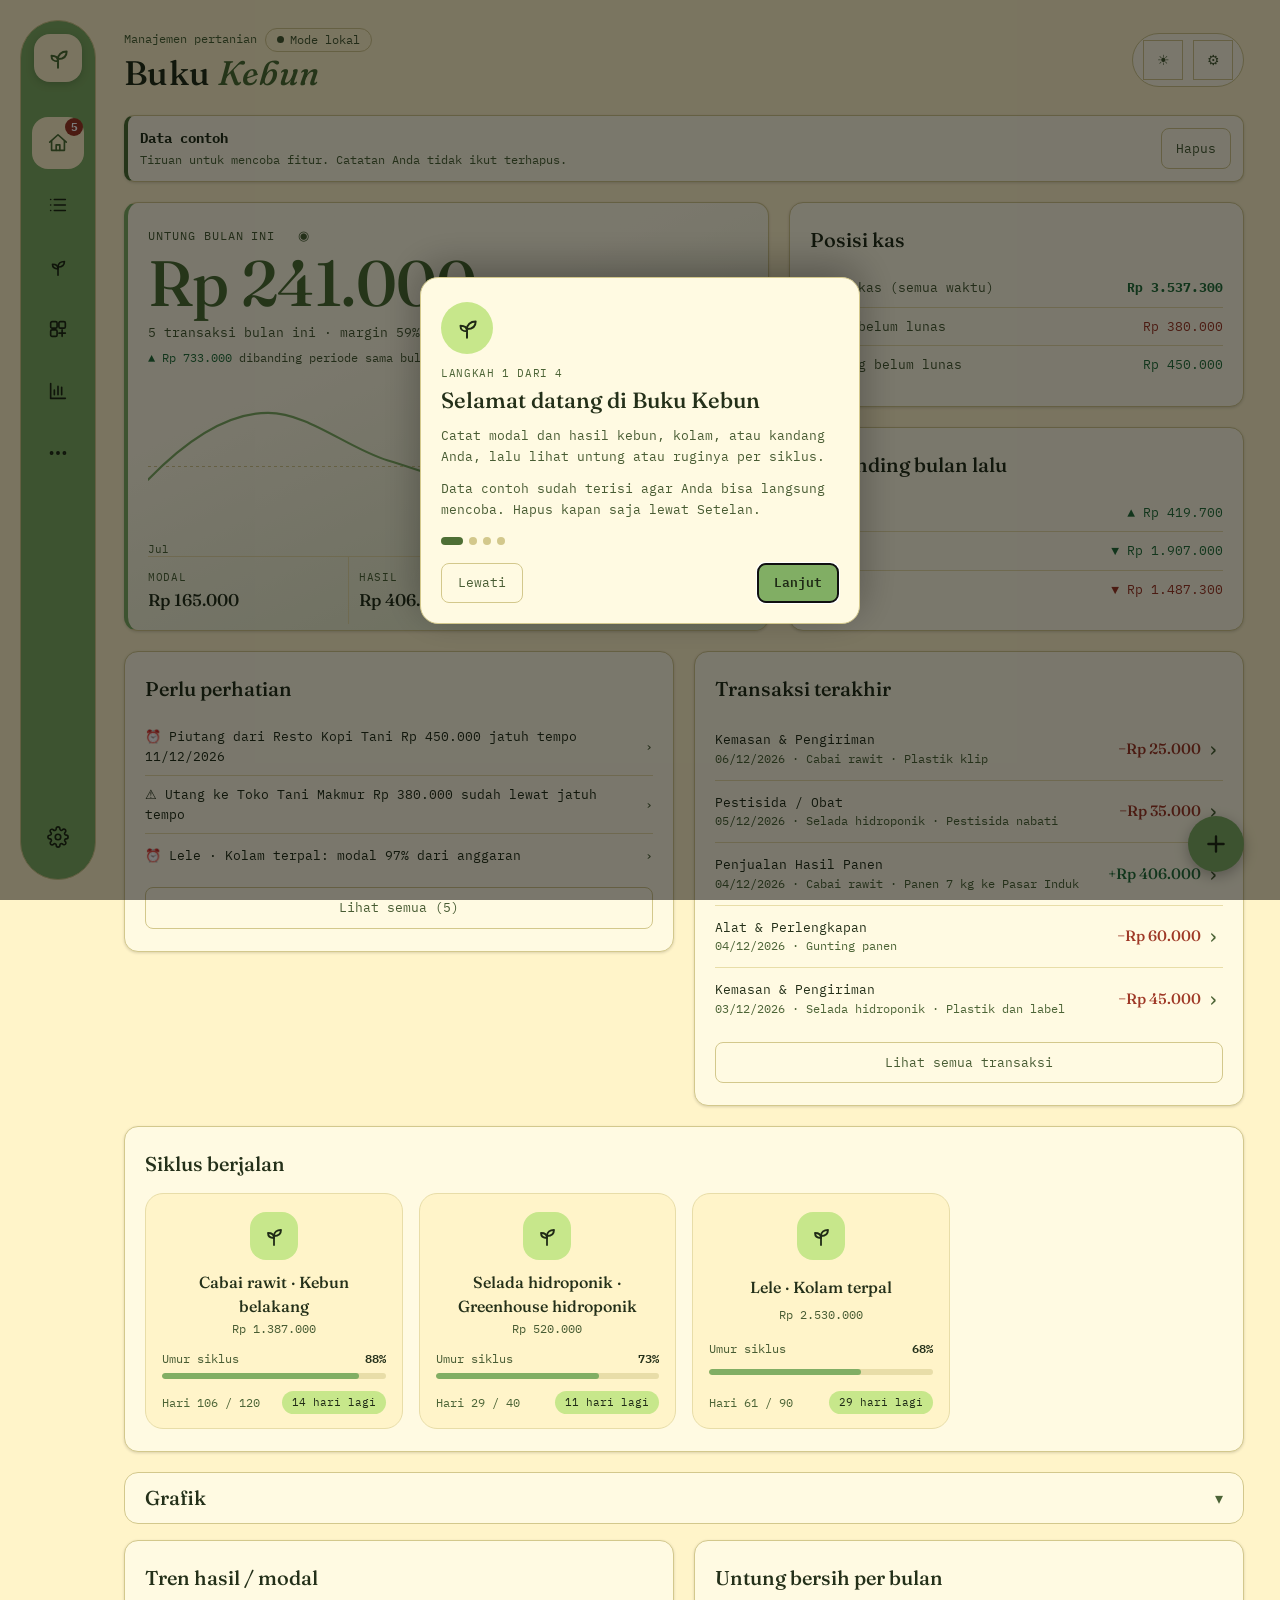
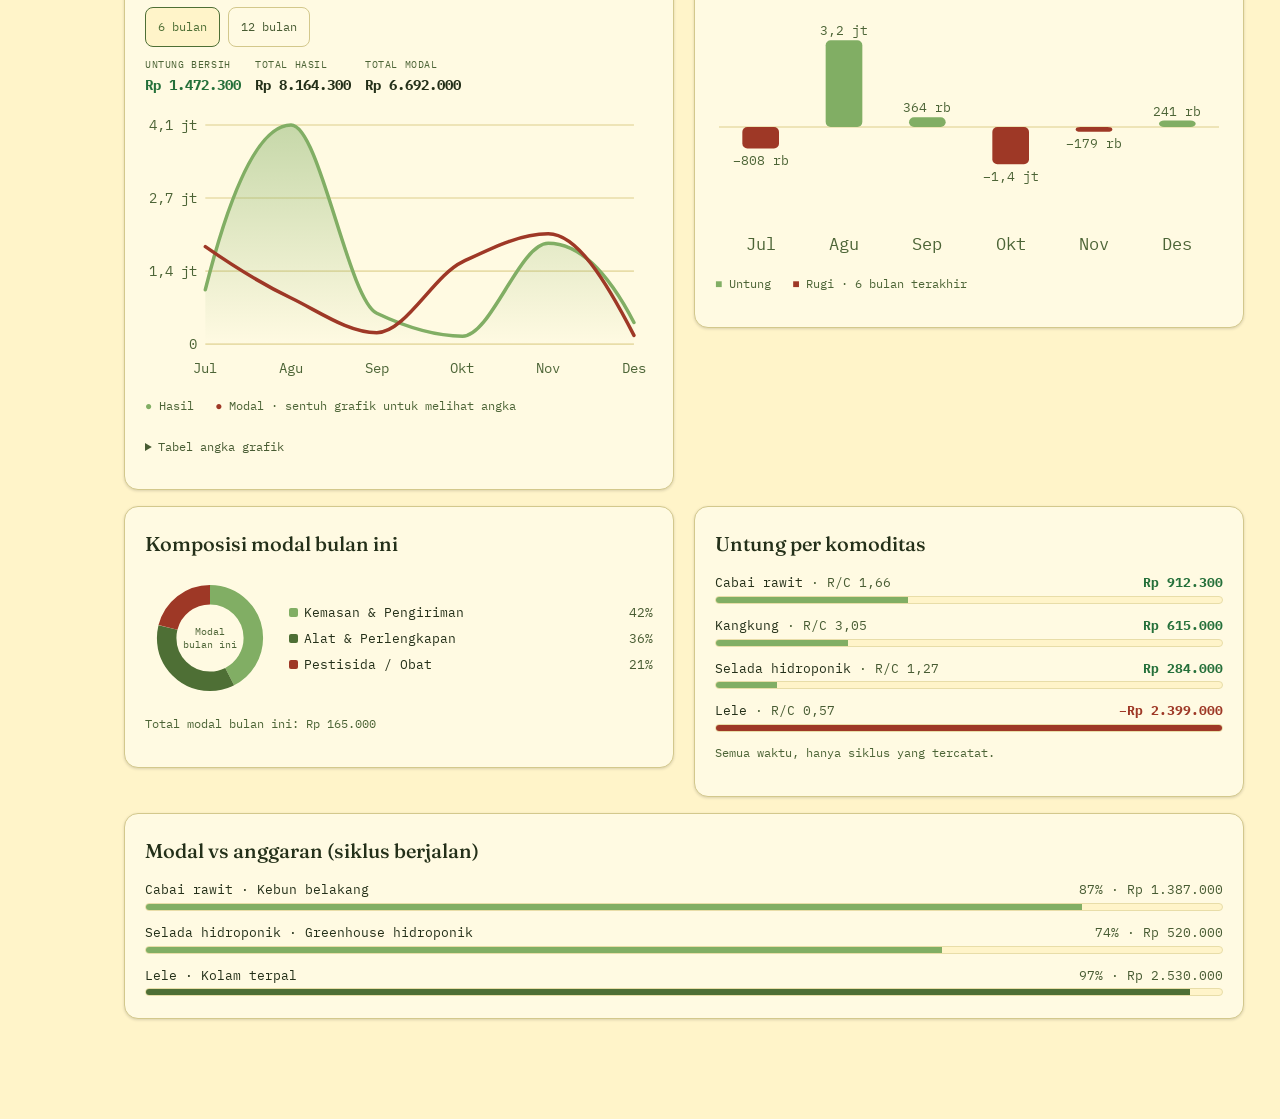
==== commit 21f18862: "v0.1.110" ====
--- a/index.html
+++ b/index.html
@@ -4,7 +4,7 @@
 <meta charset="UTF-8">
 <meta name="viewport" content="width=device-width, initial-scale=1, viewport-fit=cover">
 <meta name="theme-color" content="#FFF4C9">
-<title>Tani Keuangan</title>
+<title>Buku Kebun</title>
 <link rel="preconnect" href="https://fonts.googleapis.com">
 <link rel="preconnect" href="https://fonts.gstatic.com" crossorigin>
 <link href="https://fonts.googleapis.com/css2?family=Fraunces:ital,opsz,wght@0,9..144,400;0,9..144,500;0,9..144,600;1,9..144,500&family=IBM+Plex+Mono:wght@400;500;600&display=swap" rel="stylesheet" media="print" onload="this.media='all'">
@@ -12,7 +12,7 @@
 <link rel="manifest" href="manifest.webmanifest">
 <link rel="apple-touch-icon" href="icon-192.png">
 <style>
-/* Tani Keuangan — struktur gaya Jurnal Trading, palet Hijau Padi (#FFF4C9 #C7E78B #81AE64 #709053) */
+/* Buku Kebun — struktur gaya Jurnal Trading, palet Hijau Padi (#FFF4C9 #C7E78B #81AE64 #709053) */
 :root{--ink:#FFF4C9;--ink-raised:#FFFAE2;--paper:#243019;--paper-dim:#485C33;--paper-faint:#4C6436;--gold:#4E6F35;--gold-dim:#709053;--fill:#81AE64;--fill-hi:#C7E78B;--on-fill:#1F2A16;--act-bg:#C7E78B;--act-tx:#1F2A16;--gain:#25703A;--loss:#9E3826;--line:#D3C88C;--line-soft:#E8DDA8;color-scheme:light;box-sizing:border-box;padding-top:env(safe-area-inset-top,0px)}
 html[data-theme="dark"]{--ink:#161D12;--ink-raised:#1F2918;--paper:#FFF4C9;--paper-dim:#C4C09A;--paper-faint:#B2AE8C;--gold:#C7E78B;--gold-dim:#81AE64;--fill:#81AE64;--fill-hi:#C7E78B;--on-fill:#14200E;--act-bg:#1F2918;--act-tx:#C7E78B;--gain:#8FD08A;--loss:#E88A72;--line:#34422A;--line-soft:#27331F;color-scheme:dark}
 *{box-sizing:border-box}
@@ -29,14 +29,14 @@
 .theme-toggle:hover{color:var(--gold);border-color:var(--gold)}
 .hero{padding:26px 4px 6px}
 .hero-label{font-size:12px;color:var(--paper-dim);text-transform:uppercase;letter-spacing:.08em;margin:0 0 6px}
-.hero-number{font-family:'Fraunces',Georgia,serif;font-weight:500;font-size:clamp(36px,9vw,64px);line-height:1;color:var(--gold);letter-spacing:-.01em}
+.hero-number{font-family:'Fraunces',Georgia,serif;font-weight:500;font-size:clamp(36px,9vw,64px);line-height:1;color:var(--gold);letter-spacing:-.01em;white-space:nowrap;font-variant-numeric:lining-nums tabular-nums}
 .hero-sub{font-size:13px;color:var(--paper-dim);margin-top:8px}
 .up{color:var(--gain)}.down{color:var(--loss)}
 .stats{display:grid;grid-template-columns:repeat(3,1fr);margin-top:16px;border-top:1px solid var(--line-soft)}
 .stat{padding:14px 10px;border-left:1px solid var(--line-soft);min-width:0}
 .stat:first-child{border-left:0;padding-left:0}
-.stat-lbl{font-size:10.5px;color:var(--paper-faint);text-transform:uppercase;letter-spacing:.06em;margin-bottom:6px;line-height:1.25}
-.stat-val{font-family:'Fraunces',Georgia,serif;font-weight:500;font-size:17px;word-break:break-word;line-height:1.2}
+.stat-lbl{font-size:10.5px;color:var(--paper-faint);text-transform:uppercase;letter-spacing:.06em;margin-bottom:6px;line-height:1.25;white-space:nowrap}
+.stat-val{font-family:'Fraunces',Georgia,serif;font-weight:500;font-size:var(--sv,17px);line-height:1.2;white-space:nowrap;font-variant-numeric:lining-nums tabular-nums}
 .main-tabs{display:flex;gap:2px;margin:22px 0 0;border-bottom:1px solid var(--line);overflow-x:auto;scrollbar-width:none}
 .main-tabs::-webkit-scrollbar{display:none}
 .main-tab-btn{background:none;border:0;color:var(--paper-dim);font:inherit;font-size:12.5px;letter-spacing:.02em;padding:12px 18px;cursor:pointer;white-space:nowrap;border-bottom:2px solid transparent;transition:color .15s,border-color .15s}
@@ -523,7 +523,7 @@
 
 /* Cetak polos laporan (v0.1.074): dokumen #cetak-lap dibuat saat mencetak; warna literal agar tidak ikut tema/kaca */
 #cetak-lap{display:none}
-@page{size:A4;margin:14mm 12mm 16mm;@bottom-left{content:"Tani Keuangan";font:8pt Arial,sans-serif;color:#444}@bottom-right{content:"Halaman " counter(page) " dari " counter(pages);font:8pt Arial,sans-serif;color:#444}}
+@page{size:A4;margin:14mm 12mm 16mm;@bottom-left{content:"Buku Kebun";font:8pt Arial,sans-serif;color:#444}@bottom-right{content:"Halaman " counter(page) " dari " counter(pages);font:8pt Arial,sans-serif;color:#444}}
 @page rincian{size:A4 landscape}
 @media print{
   html.cetak-lap body>*:not(#cetak-lap){display:none!important}
@@ -806,6 +806,81 @@
 html[data-glass="1"] .dm-lapis.nota-lihat{background:rgba(0,0,0,.9)}
 .foto-lihat .fl-bar .btn{flex:0 0 auto;width:52px;min-width:52px;padding:10px 0}
 
+/* ---------- Kartu hero Beranda, perbaikan (v0.1.099) ---------- */
+/* ringkasan Modal/Hasil/R/C disusun ke bawah bila tidak muat dalam tiga kolom (layar sempit atau angka besar) */
+.stats.tumpuk{grid-template-columns:1fr}
+.stats.tumpuk .stat{display:flex;justify-content:space-between;align-items:baseline;gap:12px;border-left:0;border-top:1px solid var(--line-soft);padding:10px 4px}
+.stats.tumpuk .stat:first-child{border-top:0}
+.stats.tumpuk .stat-lbl{margin:0}
+/* label bulan sejajar dengan titik datanya */
+@media screen and (min-width:1100px){body[data-hal="beranda"] .hero-spark-lbl:not([hidden]){display:block;position:relative;height:14px}}
+.hero-spark-lbl .a,.hero-spark-lbl .m,.hero-spark-lbl .z{position:absolute;top:0;white-space:nowrap}
+.hero-spark-lbl .a{left:0}.hero-spark-lbl .z{right:0}.hero-spark-lbl .m{transform:translateX(-50%)}
+
+
+/* v0.1.100 — Catatan cepat Jurnal (docs/JURNAL.md bagian 6) */
+.jr-cepat .seg{flex-wrap:wrap;gap:6px;justify-content:flex-start}
+.jr-cepat .seg.sm .btn{flex:0 0 auto;min-height:40px;padding:6px 10px;font-size:12px;white-space:nowrap}
+.toast{width:max-content;max-width:calc(100vw - 24px);text-align:center;box-sizing:border-box}
+.toast .toast-btn{margin-left:10px}
+
+/* v0.1.103 — foto kecil di laporan perjalanan siklus */
+@media print{
+  #cetak-lap .ct-foto{display:flex;flex-wrap:wrap;gap:4pt;margin-top:3pt}
+  #cetak-lap .ct-foto img{display:block;height:62pt;width:auto;max-width:120pt;object-fit:cover;border:.5pt solid #666}
+  #cetak-lap .ct-tab td h2{display:none}
+}
+
+/* v0.1.104 — empat chip di tab Siklus: 2 × 2 di HP, satu baris di layar lebar */
+.seg.empat{display:grid;grid-template-columns:repeat(2,minmax(0,1fr))}
+@media (min-width:600px){.seg.empat{grid-template-columns:repeat(4,minmax(0,1fr))}}
+
+/* ===== Layar Akun dan label status sinkron (v0.1.107, Fase 6F Tahap 1) ===== */
+.sk-chip{display:inline-flex;align-items:center;gap:6px;font:inherit;font-size:11.5px;line-height:1;padding:5px 11px;border:1px solid var(--line);border-radius:999px;background:transparent;color:var(--paper-dim);white-space:nowrap;vertical-align:middle}
+.sk-chip::before{content:"";width:7px;height:7px;border-radius:50%;background:currentColor;flex:0 0 auto}
+button.sk-chip{position:relative;cursor:pointer;margin-left:8px}
+button.sk-chip::after{content:"";position:absolute;inset:-8px -4px}
+button.sk-chip:hover,button.sk-chip:focus-visible{border-color:var(--gold);color:var(--paper)}
+.sk-ok{color:var(--gain);border-color:var(--gain)}
+.sk-sibuk{color:var(--gold);border-color:var(--gold)}
+.sk-offline{color:var(--paper-dim);border-style:dashed}
+.sk-gagal{color:var(--loss);border-color:var(--loss)}
+.sk-sandi{display:flex;gap:8px;align-items:flex-end}
+.sk-sandi .sk-f{flex:1;min-width:0}
+.sk-mata{width:44px;height:42px;padding:0;display:flex;align-items:center;justify-content:center;flex:0 0 auto}
+.sk-mata svg{width:20px;height:20px;stroke:currentColor;fill:none;stroke-width:1.8;stroke-linecap:round;stroke-linejoin:round}
+.sk-mata[aria-pressed="true"]{color:var(--gold);border-color:var(--gold)}
+.sk-kuat{height:4px;border-radius:2px;background:var(--line-soft);margin-top:8px;overflow:hidden}
+.sk-kuat i{display:block;height:100%;width:0;transition:width .15s}
+.sk-k1{background:var(--loss)}.sk-k2{background:var(--gold)}.sk-k3{background:var(--fill)}
+.sk-setuju{display:flex;gap:10px;align-items:flex-start;margin-top:12px;font-size:12.5px;line-height:1.55;color:var(--paper-dim);text-transform:none;letter-spacing:0;cursor:pointer}
+.sk-setuju input{-webkit-appearance:none;appearance:none;width:22px;height:22px;flex:0 0 auto;margin:1px 0 0;padding:0;border:1px solid var(--line);border-radius:6px;background:var(--ink);position:relative;cursor:pointer}
+.sk-setuju input:checked{background:var(--fill);border-color:var(--gold)}
+.sk-setuju input:checked::after{content:"";position:absolute;left:6px;top:2px;width:6px;height:11px;border:solid var(--on-fill);border-width:0 2.5px 2.5px 0;transform:rotate(45deg)}
+.sk-setuju input:focus-visible{outline:2px solid var(--gold);outline-offset:2px}
+.settings-desc .sk-chip{display:inline-flex;width:fit-content;margin:0 6px 2px 0}
+.sk-lanjut{margin-top:12px;border-top:1px solid var(--line-soft);padding-top:4px}
+.sk-lanjut summary{cursor:pointer;min-height:40px;display:flex;align-items:center;font-size:12.5px;color:var(--paper-dim)}
+
+/* ===== Saklar (toggle) — dipakai Sinkron otomatis (v0.1.108) ===== */
+.sw-wrap{display:flex;align-items:center;gap:10px;flex:0 0 auto}
+.sw-t{font-size:12.5px;color:var(--paper-dim);min-width:34px;text-align:right}
+.sw{position:relative;width:54px;height:30px;padding:0;border:1.5px solid var(--paper-dim);border-radius:999px;background:var(--ink);cursor:pointer;flex:0 0 auto;transition:background .16s,border-color .16s}
+.sw::after{content:"";position:absolute;inset:-6px -2px}
+.sw-kenop{position:absolute;top:3px;left:3px;width:21px;height:21px;border-radius:50%;background:var(--paper-dim);transition:transform .16s,background .16s}
+.sw[aria-checked="true"]{background:var(--fill);border-color:var(--gold)}
+.sw[aria-checked="true"] .sw-kenop{transform:translateX(24px);background:var(--ink-raised);box-shadow:0 1px 3px rgba(0,0,0,.35)}
+.sw:focus-visible{outline:2px solid var(--gold);outline-offset:3px}
+html[data-glass="1"] .sw:not([aria-checked="true"]){background:rgba(0,0,0,.22);border-color:var(--paper-dim)}
+@media (prefers-reduced-motion:reduce){.sw,.sw-kenop{transition:none}}
+
+/* v0.1.110 — hero: penjelasan R/C; angka sejajar */
+html{font-variant-numeric:tabular-nums}
+.rc-tanya{display:block;background:none;border:0;padding:0;font:inherit;font-size:10.5px;letter-spacing:.06em;text-transform:uppercase;text-align:left;color:var(--paper-faint);cursor:pointer;line-height:1.25;white-space:nowrap;margin-bottom:6px;text-decoration:underline dotted;text-underline-offset:3px}
+.rc-tanya:hover,.rc-tanya:focus-visible{color:var(--gold)}
+.rc-info{font-size:12px;line-height:1.5;color:var(--paper-dim);padding:10px 4px 12px;border-top:1px solid var(--line-soft)}
+.rc-info[hidden]{display:none}
+
 </style>
 </head>
 <body>
@@ -817,25 +892,26 @@
   <div class="peringatan" id="peringatan" hidden></div>
   <header class="masthead">
     <div class="masthead-top">
-      <div class="mh-kiri"><button type="button" class="theme-toggle hdr-back" id="hdrBack" aria-label="Kembali" hidden>‹</button><h1 class="brand" id="hdrJudul">Tani <em>Keuangan</em></h1></div>
+      <div class="mh-kiri"><button type="button" class="theme-toggle hdr-back" id="hdrBack" aria-label="Kembali" hidden>‹</button><h1 class="brand" id="hdrJudul">Buku <em>Kebun</em></h1></div>
       <div class="masthead-right"><button class="theme-toggle" id="eye2" aria-label="Tampilkan atau sembunyikan angka" aria-pressed="false" hidden>◉</button><button class="theme-toggle" id="theme" aria-label="Ganti tema">☀</button><button class="theme-toggle" id="gear" aria-label="Setelan" title="Setelan">⚙</button></div>
     </div>
-    <div class="updated"><span id="hdrTag">Keuangan pertanian rumahan</span> · <span id="versi"></span><span id="skDot"></span></div>
+    <div class="updated"><span id="hdrTag">Manajemen pertanian</span><span id="skDot"></span></div>
   </header>
-  <section class="hero-card" id="heroCard">
+  <section class="hero-card" id="heroCard" aria-labelledby="heroLbl">
   <div class="hero">
-    <p class="hero-label"><span id="heroLbl">Untung bulan ini</span> <button class="eye" id="eye" aria-label="Tampilkan atau sembunyikan angka">◉</button></p>
+    <p class="hero-label"><span id="heroLbl">Untung bulan ini</span> <button class="eye" id="eye" aria-label="Tampilkan angka" aria-pressed="true" title="Sembunyikan angka">◉</button></p>
     <div class="hero-number" id="heroNum" data-mask data-val="Rp 0">Rp 0</div>
     <div class="hero-sub" id="heroSub">Belum ada transaksi bulan ini</div>
     <div class="hero-delta" id="heroDelta"></div>
   </div>
   <svg class="hero-spark" id="heroSpark" viewBox="0 0 300 40" preserveAspectRatio="none" role="img" aria-label="Tren untung bersih 6 bulan terakhir" hidden></svg>
   <div class="hero-spark-lbl" id="heroSparkLbl" aria-hidden="true" hidden></div>
-  <div class="stats">
+  <div class="stats" role="group" aria-label="Ringkasan bulan ini">
     <div class="stat"><div class="stat-lbl">Modal</div><div class="stat-val" id="stModal" data-mask data-val="Rp 0">Rp 0</div></div>
     <div class="stat"><div class="stat-lbl">Hasil</div><div class="stat-val" id="stHasil" data-mask data-val="Rp 0">Rp 0</div></div>
-    <div class="stat"><div class="stat-lbl">R/C ratio</div><div class="stat-val" id="stRC">—</div></div>
+    <div class="stat"><button type="button" class="stat-lbl rc-tanya" id="rcTanya" aria-expanded="false" aria-controls="rcInfo" title="Apa itu R/C ratio?">R/C ratio <span aria-hidden="true">ⓘ</span></button><div class="stat-val" id="stRC">—</div></div>
   </div>
+  <div class="rc-info" id="rcInfo" role="note" hidden></div>
   </section>
   <nav class="main-tabs" id="tabs" aria-label="Menu utama"></nav>
   <main class="panel" id="app" role="main" tabindex="-1"></main>
@@ -844,7 +920,7 @@
 <div class="fab-scrim" id="fabScrim" hidden></div><div class="fab-dial" id="fabDial" hidden></div>
 <button class="fab" id="fab" aria-label="Catat transaksi" aria-expanded="false"><svg viewBox="0 0 24 24" fill="none" stroke="currentColor" stroke-width="2.2" stroke-linecap="round"><path d="M12 5v14M5 12h14"/></svg></button>
 <script>
-/* Tani Keuangan — penyimpanan aman: localStorage; bila diblokir (mis. dibuka lewat content://), pakai memori + window.name */
+/* Buku Kebun — penyimpanan aman: localStorage; bila diblokir (mis. dibuka lewat content://), pakai memori + window.name */
 var Penyimpanan = (function () {
   var ls = null, mem = {}, PREFIX = 'TKDATA:';
   try { ls = window.localStorage; ls.setItem('__tk', '1'); ls.removeItem('__tk'); } catch (e) { ls = null; }
@@ -860,11 +936,11 @@
   };
 })();
 
-/* Tani Keuangan — status buka/tutup bagian yang bisa dilipat (v0.1.024) */
+/* Buku Kebun — status buka/tutup bagian yang bisa dilipat (v0.1.024) */
 var Lipat = { s: {}, buka: function (k, d) { return k in Lipat.s ? Lipat.s[k] : d; } };
 document.addEventListener('toggle', function (e) { var d = e.target; if (d && d.dataset && d.dataset.lipat) Lipat.s[d.dataset.lipat] = d.open; }, true);
 
-/* Tani Keuangan — halaman setelan (dipakai aplikasi dan pratinjau) */
+/* Buku Kebun — halaman setelan (dipakai aplikasi dan pratinjau) */
 var Setelan = (function () {
   var KUNCI = 'tani.setelan';
   var BAWAAN = { mode: 'light', skema: 'hijau', ukuran: 100, kaca: false, tanggal: 'dmy', sembunyi: false, margin: 30, ingatJurnal: 0 };
@@ -903,6 +979,10 @@
       return '<button type="button" class="btn' + (String(s[k]) === String(o[0]) ? ' on' : '') + '" data-set="' + k + '" data-val="' + o[0] + '">' + (o[2] || '') + o[1] + '</button>';
     }).join('') + '</div>';
   }
+  /* saklar nyala/mati (v0.1.109): untuk pilihan hidup-mati; pilihan di antara beberapa opsi tetap memakai seg() */
+  function saklar(k, label, aktif, teks, lebar) {
+    return '<div class="sw-wrap"><span class="sw-t"' + (lebar ? ' style="min-width:' + lebar + 'px"' : '') + '>' + (aktif ? teks[1] : teks[0]) + '</span><button type="button" class="sw" role="switch" aria-checked="' + (aktif ? 'true' : 'false') + '" aria-label="' + label + '" data-saklar="' + k + '"><span class="sw-kenop"></span></button></div>';
+  }
   function row(a, b, c) {
     return '<div class="settings-row"><div class="settings-desc"><strong>' + a + '</strong><span>' + b + '</span></div>' + c + '</div>';
   }
@@ -910,18 +990,18 @@
   function render() {
     var tampil = head('Tampilan', 'Mode, skema warna, dan ukuran. Tersimpan di browser ini, tidak ikut ekspor data.') +
       row('Mode', 'Otomatis mengikuti pengaturan perangkat.', seg('mode', [['light', 'Terang'], ['dark', 'Gelap'], ['auto', 'Otomatis']])) +
-      row('Skema warna', 'Hijau Padi adalah palet bawaan Tani Keuangan; Emas Klasik sama dengan Jurnal Trading.',
+      row('Skema warna', 'Hijau Padi adalah palet bawaan Buku Kebun; Emas Klasik sama dengan Jurnal Trading.',
         seg('skema', [['hijau', 'Hijau Padi', '<i class="dot" style="background:#81AE64"></i>'], ['emas', 'Emas Klasik', '<i class="dot" style="background:#C9A24B"></i>']])) +
-      row('Efek kaca', 'Liquid Glass bergaya iOS: kartu, kontrol kapsul, dan navigasi bawah melayang dari kaca bening di atas latar bentuk geometri. Bisa dipakai dengan skema dan mode apa saja; otomatis padat bila browser tidak mendukung blur atau perangkat memilih Kurangi Transparansi.', seg('kaca', [[false, 'Mati'], [true, 'Nyala']])) +
+      row('Efek kaca', 'Liquid Glass bergaya iOS: kartu, kontrol kapsul, dan navigasi bawah melayang dari kaca bening di atas latar bentuk geometri. Bisa dipakai dengan skema dan mode apa saja; otomatis padat bila browser tidak mendukung blur atau perangkat memilih Kurangi Transparansi.', saklar('kaca', 'Efek kaca', !!s.kaca, ['Mati', 'Nyala'])) +
       row('Ukuran tampilan', 'Perkecil atau perbesar seluruh aplikasi.', seg('ukuran', [[90, '90%'], [100, '100%'], [110, '110%'], [120, '120%']])) +
       row('Kembali ke bawaan', 'Terang, Hijau Padi, tanpa efek kaca, 100%, format tanggal dan target margin bawaan.', '<button type="button" class="btn" data-act="reset">Atur ulang</button>');
     var pref = head('Preferensi', 'Berlaku di seluruh aplikasi.') +
       row('Format tanggal', 'Tabel transaksi dan daftar siklus.', seg('tanggal', [['dmy', '03/11/2026'], ['iso', '2026-11-03']])) +
-      row('Angka untung saat dibuka', 'Pilih Tersembunyi agar semua nominal rupiah di aplikasi disamarkan. Tombol mata menampilkannya sementara; saat mencetak, angka tetap tampil.', seg('sembunyi', [[false, 'Tampil'], [true, 'Tersembunyi']])) +
+      row('Angka untung saat dibuka', 'Nyalakan agar semua nominal rupiah di aplikasi disamarkan. Tombol mata menampilkannya sementara; saat mencetak, angka tetap tampil.', saklar('sembunyi', 'Sembunyikan angka untung saat dibuka', !!s.sembunyi, ['Tampil', 'Tersembunyi'], 80)) +
       row('Target margin', 'Dipakai menghitung harga jual minimum per siklus (1 sampai 90 persen).', '<input type="number" id="margin" class="settings-input" min="1" max="90" step="1" inputmode="numeric" value="' + s.margin + '" aria-label="Target margin persen">') +
       row('Ingatkan catatan jurnal', 'Beranda mengingatkan bila siklus berjalan belum dicatat selama sekian hari. Hanya tampil saat aplikasi dibuka; bawaan mati.', seg('ingatJurnal', [[0, 'Mati'], [3, '3 hari'], [7, '7 hari'], [14, '14 hari']]));
     var data = head('Data', 'Cadangan dan pemulihan. Data tersimpan di browser ini.') +
-      '<div class="settings-row"><div class="settings-desc"><strong>Ekspor dan impor</strong><span>Ekspor mengisi kotak di bawah dengan JSON. Untuk impor, tempel JSON ke kotak atau pilih berkas.</span></div>' +
+      '<div class="settings-row"><div class="settings-desc"><strong>Ekspor dan impor</strong><span>Ekspor mengisi kotak di bawah dengan JSON. Untuk impor, tempel JSON ke kotak atau pilih berkas; pratinjau tampil dulu sebelum data diganti.</span></div>' +
       '<div class="seg sm"><button type="button" class="btn" data-act="ekspor">Ekspor</button><button type="button" class="btn" data-act="impor">Impor</button><button type="button" class="btn" data-act="berkas">Pilih berkas</button></div></div>' +
       '<input type="file" id="fileImp" accept=".json,application/json" hidden>' +
       '<textarea id="dataBox" class="settings-text" rows="5" aria-label="Data JSON" placeholder="Hasil ekspor muncul di sini"></textarea>' +
@@ -931,7 +1011,7 @@
         (navigator.storage && navigator.storage.persist ? row('Penyimpanan tetap', 'Minta browser agar tidak membuang foto saat ruang penyimpanan menipis. Browser menentukan sendiri apakah permintaan dikabulkan.', '<button type="button" class="btn" data-act="foto-tetap">Minta penyimpanan tetap</button>') : '') : '') +
       row('Hapus semua data', 'Menghapus transaksi dan siklus di browser ini. Salinan cadangan otomatis dan data cloud tidak ikut terhapus. Bila sinkron cloud aktif, data akan kembali dari cloud: hapus juga data cloud di bagian Sinkron cloud.', '<button type="button" class="btn danger" data-act="hapus">Hapus semua data</button>');
     var tentang = head('Tentang', '') +
-      row('Versi', 'Tani Keuangan, keuangan pertanian rumahan.', '<strong>v' + h.versi + '</strong>') +
+      row('Versi', 'Buku Kebun, manajemen pertanian.', '<strong>v' + h.versi + '</strong>') +
       (typeof Panduan !== 'undefined' ? Panduan.html() : '') +
       (typeof Pwa !== 'undefined' ? Pwa.html() : '');
     var cad = typeof Cadangan !== 'undefined' ? '<section>' + Cadangan.html() + '</section>' : '';
@@ -951,21 +1031,16 @@
     try {
       var a = document.createElement('a');
       a.href = URL.createObjectURL(new Blob([j], { type: 'application/json' }));
-      a.download = 'tani-keuangan-' + new Date().toISOString().slice(0, 10) + '.json';
+      a.download = 'buku-kebun-' + new Date().toISOString().slice(0, 10) + '.json';
       document.body.appendChild(a); a.click(); a.remove();
     } catch (e) {}
     pesan('Data ditampilkan di kotak. Jika unduhan tidak mulai, salin teksnya.');
   }
-  function impor() {
-    var box = document.getElementById('dataBox'), o;
-    try { o = JSON.parse(box.value); } catch (e) { pesan('JSON tidak valid.'); return; }
-    var kunci = ['transaksi', 'siklus', 'unit', 'komoditas', 'panen', 'aset', 'utang', 'kategori', 'jurnal'];
-    if (!o || typeof o !== 'object' || Array.isArray(o) || !kunci.some(function (k) { return k in o; })) { pesan('Format tidak dikenali: ini bukan berkas ekspor Tani Keuangan. Data tidak diubah.'); return; }
-    var r = h.pasang(o);
-    pesan('Data berhasil diimpor.' + (r && r.dibuang ? ' ' + r.dibuang + ' bagian tidak valid dilewati.' : '') + ' Salinan data sebelumnya ada di Cadangan otomatis.');
-  }
+  function impor(info) { var box = document.getElementById('dataBox'); Impor.json(box ? box.value : '', info, pesan); } // pratinjau dulu, baru impor (js/impor.js)
   function bind(root) {
     root.addEventListener('click', function (e) {
+      var w = e.target.closest('[data-saklar]');
+      if (w) { var kw = w.dataset.saklar; ubah(kw, !s[kw]); var nw = document.querySelector('[data-saklar="' + kw + '"]'); if (nw) nw.focus(); return; } /* fokus tetap di saklar setelah halaman digambar ulang */
       var b = e.target.closest('[data-set]');
       if (b) {
         var k = b.dataset.set, v = b.dataset.val;
@@ -1002,9 +1077,11 @@
         var n = Math.round(+e.target.value);
         ubah('margin', n >= 1 && n <= 90 ? n : s.margin);
       } else if (e.target.id === 'fileImp' && e.target.files[0]) {
-        var r = new FileReader();
-        r.onload = function () { document.getElementById('dataBox').value = r.result; impor(); };
-        r.readAsText(e.target.files[0]);
+        var f = e.target.files[0], r = new FileReader();
+        if (f.size > Impor.MAKSJSON) { pesan('Berkas terlalu besar (maksimal 20 MB).'); App.toast('Berkas terlalu besar (maks. 20 MB)'); e.target.value = ''; return; }
+        r.onload = function () { document.getElementById('dataBox').value = r.result; impor({ nama: f.name, ukuran: f.size }); };
+        r.onerror = function () { App.toast('Berkas tidak bisa dibaca'); };
+        r.readAsText(f); e.target.value = '';
       }
     });
   }
@@ -1022,7 +1099,7 @@
 
 </script>
 <script>
-/* Tani Keuangan — form kustom: dropdown dan pemilih tanggal (v0.1.009).
+/* Buku Kebun — form kustom: dropdown dan pemilih tanggal (v0.1.009).
    Elemen asli (select, input date) tetap ada tapi disembunyikan, jadi nilai dan event change tetap bekerja. */
 var Form = (function () {
   var BULAN = ['Januari', 'Februari', 'Maret', 'April', 'Mei', 'Juni', 'Juli', 'Agustus', 'September', 'Oktober', 'November', 'Desember'];
@@ -1170,7 +1247,7 @@
 
 </script>
 <script>
-/* Tani Keuangan — mesin modal bersama (v0.1.061, docs/MODAL.md)
+/* Buku Kebun — mesin modal bersama (v0.1.061, docs/MODAL.md)
    Satu mesin untuk semua jendela (juga Panduan cepat dan foto nota, v0.1.076): Rencana (formulir dan detail), Siklus (unit/komoditas), Bayar utang.
    Menangani: role dialog, kunci gulir, Esc, jebakan Tab, Enter menyimpan, klik latar, format Rupiah, penyamaran angka (Samar),
    pesan galat di dalam modal, pengembalian fokus, dan satu entri riwayat browser (tombol kembali menutup modal). */
@@ -1276,7 +1353,7 @@
   { label: 'Lele', kunci: ['lele'], satuan: 'kg', umur: 90, komponen: [['Benih / Bibit', 15], ['Pakan', 60], ['Pestisida / Obat', 5], ['Air / Listrik', 8], ['Tenaga Kerja', 12]] },
   { label: 'Ayam petelur', kunci: ['ayam', 'petelur'], satuan: 'butir', umur: 120, komponen: [['Benih / Bibit', 12], ['Pakan', 70], ['Pestisida / Obat', 5], ['Air / Listrik', 5], ['Tenaga Kerja', 8]] }
 ];
-/* Tani Keuangan — Fase 2: unit, komoditas, siklus, panen (v0.1.008) */
+/* Buku Kebun — Fase 2: unit, komoditas, siklus, panen (v0.1.008) */
 const JENIS_UNIT = [['kebun', 'Kebun / lahan'], ['hidroponik', 'Hidroponik'], ['kolam', 'Kolam'], ['kandang', 'Kandang'], ['lainnya', 'Lainnya']];
 const num = (s) => { const n = parseFloat(String(s || '').replace(/\./g, '').replace(',', '.')); return isFinite(n) ? n : 0; };
 const fmtN = (n) => (Math.round(n * 100) / 100).toLocaleString('id-ID');
@@ -1336,13 +1413,13 @@
     const ada = this.daftar(), fu = this.fu && this.unit(this.fu) ? this.fu : '', fk = this.fk && this.kom(this.fk) ? this.fk : '';
     const base = ada.filter((s) => (!fu || s.unitId === fu) && (!fk || s.komoditasId === fk));
     const tampil = base.filter((s) => s.status === this.sub).sort((a, b) => { if (this.sub === 'berjalan') { const x = this.panenPerkiraan(a), y = this.panenPerkiraan(b); return (x ? x.sisa : 1e9) - (y ? y.sisa : 1e9) || b.mulai.localeCompare(a.mulai); } return b.mulai.localeCompare(a.mulai); });
-    return '<section><div class="seg tiga">' + [['berjalan', 'Berjalan'], ['selesai', 'Selesai'], ['agenda', 'Agenda']].map((x) =>
-      '<button type="button" class="btn' + (this.sub === x[0] ? ' on' : '') + '" data-do="siklus-tab" data-val="' + x[0] + '">' + x[1] + ' (' + (x[0] === 'agenda' ? Jadwal.itemAgenda(base).length : base.filter((s) => s.status === x[0]).length) + ')</button>').join('') + '</div>' +
+    return '<section><div class="seg tiga empat">' + [['berjalan', 'Berjalan'], ['selesai', 'Selesai'], ['agenda', 'Agenda'], ['jurnal', 'Jurnal']].map((x) =>
+      '<button type="button" class="btn' + (this.sub === x[0] ? ' on' : '') + '" data-do="siklus-tab" data-val="' + x[0] + '">' + x[1] + ' (' + (x[0] === 'agenda' ? Jadwal.itemAgenda(base).length : x[0] === 'jurnal' ? Umpan.hitung(base) : base.filter((s) => s.status === x[0]).length) + ')</button>').join('') + '</div>' +
       (ada.length > 3 ? '<div class="two"><div><label for="sf_u">Unit</label><select id="sf_u" data-sfl="unit"><option value="">Semua unit</option>' + this.opsi(this.units(true).filter((u) => ada.some((s) => s.unitId === u.id)), fu, (u) => u.nama) + '</select></div>' +
         '<div><label for="sf_k">Komoditas</label><select id="sf_k" data-sfl="kom"><option value="">Semua komoditas</option>' + this.opsi(this.koms(true).filter((k) => ada.some((s) => s.komoditasId === k.id)), fk, (k) => k.nama) + '</select></div></div>' : '') +
       (tampil.length > 1 ? (() => { const m = tampil.reduce((a, s) => { const r = this.ringkas(s.id); a.m += r.modal; a.h += r.hasil; return a; }, { m: 0, h: 0 }), u = m.h - m.m;
         return '<div class="sum" style="margin-top:14px"><div><span class="note">Modal</span><strong class="down">' + rp(m.m) + '</strong></div><div><span class="note">Hasil</span><strong class="up">' + rp(m.h) + '</strong></div><div><span class="note">' + (u < 0 ? 'Rugi' : 'Untung') + '</span><strong class="' + (u < 0 ? 'down' : 'up') + '">' + rp(u) + '</strong></div></div><p class="note" style="margin:6px 0 4px">Total ' + tampil.length + ' siklus ' + this.sub + (fu || fk ? ' (disaring)' : '') + '</p>'; })() : '') +
-      (this.sub === 'agenda' ? Jadwal.agenda(base) : tampil.length ? '<div class="sc-grid">' + tampil.map((s) => {
+      (this.sub === 'jurnal' ? Umpan.v(base) : this.sub === 'agenda' ? Jadwal.agenda(base) : tampil.length ? '<div class="sc-grid">' + tampil.map((s) => {
         const r = this.ringkas(s.id), k = this.kom(s.komoditasId), pp = this.panenPerkiraan(s);
         return '<div class="sc-card" data-do="buka-siklus" data-id="' + s.id + '" role="button" tabindex="0"><div class="sc-head"><span class="sc-name">' + esc(this.nama(s.id)) + '</span>' +
           '<span class="badge' + (s.status === 'berjalan' ? ' live' : '') + '">' + (s.status === 'berjalan' ? 'hari ' + this.hari(s) + (k && k.umurPanenHari ? '/' + k.umurPanenHari : '') : 'selesai') + '</span></div>' +
@@ -1389,7 +1466,7 @@
       (jalan ? '<div class="seg" style="margin-top:12px"><button class="btn" data-do="ubah-siklus">Ubah siklus</button><button class="btn" data-do="selesai-siklus">Selesaikan siklus</button></div>'
         : '<p class="note" style="margin-top:12px">Siklus selesai tidak menerima transaksi atau panen baru. Buka kembali untuk mengubahnya.</p>' +
           '<div class="seg" style="margin-top:6px"><button class="btn" data-do="ubah-siklus">Ubah siklus</button><button class="btn" data-do="buka-lagi">Buka kembali</button></div>' +
-          '<button class="btn" data-do="ulangi-siklus" style="width:100%;margin-top:10px">Ulangi siklus ini</button>') + '</section>' +
+          '<button class="btn" data-do="ulangi-siklus" style="width:100%;margin-top:10px">Ulangi siklus ini</button>') + Perjalanan.tombol(s) + '</section>' +
       Jadwal.v(s) + '</div><div class="dt-kanan">' +
       '<section><h2>Panen</h2>' + (panen ? panen + lagi('pn', pAll.length, BP) + '<p class="note">Ketuk panen untuk detail' + (jalan ? ', mengubah, atau menghapus' : '') + '.</p>' : '<p class="note">Belum ada panen.' + (jalan ? ' Ketuk tombol + lalu pilih Catat panen saat hasil siap.' : '') + '</p>') + '</section>' +
       Tahap.v(s) + Kejadian.v(s) + Jurnal.v(s, (n, b) => lagi('jr', n, b), !!this.lg.jr) +
@@ -1448,7 +1525,7 @@
   /* ---------- aksi (true bila ditangani) ---------- */
   aksi(a, el) {
     const D = this.d(), v = (id) => ($(id) ? $(id).value.trim() : '');
-    if (Dsk.aksi(a, el) || Jadwal.aksi(a, el) || Jurnal.aksi(a, el) || Tahap.aksi(a) || Kejadian.aksi(a) || Linimasa.aksi(a, el)) return true;
+    if (Dsk.aksi(a, el) || Jadwal.aksi(a, el) || Jurnal.aksi(a, el) || Cepat.aksi(a, el) || Tahap.aksi(a) || Kejadian.aksi(a) || Linimasa.aksi(a, el) || Perjalanan.aksi(a, el) || Pengalaman.aksi(a, el) || Umpan.aksi(a, el)) return true;
     if (a === 'siklus-tab') { this.sub = el.dataset.val; App.go('siklus', true); }
     else if (a === 'lg-toggle') { const k = el.dataset.k; this.lg[k] = !this.lg[k]; const y = window.scrollY; App.go('siklus-detail', true); window.scrollTo(0, y); const b = document.querySelector('[data-do="lg-toggle"][data-k="' + k + '"]'); if (b) b.focus({ preventScroll: true }); }
     else if (a === 'buka-siklus') { this.dmTutup(false, true); this.sid = el.dataset.id; this.minta = null; App.go('siklus-detail'); }
@@ -1599,6 +1676,7 @@
       (n ? '<div class="sum dm-sum"><div><span class="note">Modal</span><strong class="down">' + rp(st.modal) + '</strong></div><div><span class="note">Hasil</span><strong class="up">' + rp(st.hasil) + '</strong></div>' +
            '<div><span class="note">' + (u < 0 ? 'Rugi' : 'Untung') + '</span><strong class="' + (u < 0 ? 'down' : 'up') + '">' + rp(u) + '</strong></div></div>' +
            '<div class="dm-sub">Siklus' + (n > 5 ? ' (5 terbaru dari ' + n + ')' : '') + '</div>' + lst : '') +
+      (un ? '' : Pengalaman.v(x)) +
       '<p class="note" style="margin:12px 0 4px">' + (x.arsip ? 'Diarsipkan: tidak muncul di pilihan siklus baru, tetap tampil di siklus lama.' : n ? 'Sudah dipakai siklus, jadi tidak bisa dihapus. Arsipkan agar tidak muncul di pilihan siklus baru.' : 'Belum dipakai siklus mana pun, jadi bisa dihapus.') + '</p>';
     const aksi = '<div class="seg tiga">' + tb('dm-ubah', 'Ubah') + (x.arsip ? tb('dm-arsip', 'Pulihkan') : n ? tb('dm-arsip', 'Arsipkan') : '') + (n ? '' : tb('dm-hapus', 'Hapus', 'danger')) + '</div>';
     this.dmEl.firstChild.innerHTML = '<div class="dm-kepala"><div><div class="dm-jenis">' + (un ? 'Unit / lahan' : 'Komoditas') + ' · ' + jenis + (x.arsip ? ' · arsip' : '') + '</div><h2 class="dm-judul" id="dmJudul">' + esc(x.nama) + '</h2></div>' +
@@ -1671,7 +1749,7 @@
 
 </script>
 <script>
-/* Tani Keuangan — Fase 3–4: laporan, dashboard, cetak laba-rugi, R/C, HPP, BEP, harga jual minimum (v0.1.014) */
+/* Buku Kebun — Fase 3–4: laporan, dashboard, cetak laba-rugi, R/C, HPP, BEP, harga jual minimum (v0.1.014) */
 const Analisa = {
   dim: 'siklus', per: 'semua',
   PER: [['bulan', 'Bulan ini'], ['tahun', 'Tahun ini'], ['semua', 'Semua']],
@@ -1829,7 +1907,7 @@
   namaPer() { const n = new Date(); return this.per === 'bulan' ? 'Bulan ini (' + this.BLN[n.getMonth()] + ' ' + n.getFullYear() + ')' : this.per === 'tahun' ? 'Tahun ini (' + n.getFullYear() + ')' : 'Semua periode'; },
   cetakKop(judul, baris2) {
     return '<div class="ct-kop"><h1>Laporan Usaha Tani</h1><p class="ct-sub">' + judul + '</p><table class="ct-meta"><tr><th>Periode</th><td>' + this.namaPer() + '</td><th>Dicetak</th><td>' + Setelan.tgl(isoHari()) + '</td></tr>' +
-      '<tr><th>' + baris2[0] + '</th><td>' + baris2[1] + '</td><th>Aplikasi</th><td>Tani Keuangan v' + VERSI + '</td></tr></table></div>';
+      '<tr><th>' + baris2[0] + '</th><td>' + baris2[1] + '</td><th>Aplikasi</th><td>Buku Kebun v' + VERSI + '</td></tr></table></div>';
   },
   cetakRingkasan(k) { // k === false: tanpa kop (dipakai cetakSemua)
     const L = this.hitung(), T = L.reduce((a, r) => ({ m: a.m + r.modal, h: a.h + r.hasil }), { m: 0, h: 0 }), un = T.h - T.m;
@@ -1901,17 +1979,18 @@
       bab(1, 'Ringkasan', this.cetakRingkasan(false)) + bab(2, 'Grafik', this.cetakGrafik(false)) + bab(3, 'Rincian per ' + dim, this.cetakRincian(false), 'ct-rincian-bag');
   },
   cetakPasang() { // dipanggil sebelum mencetak: hanya halaman Laporan yang punya dokumen cetak sendiri
+    if (Perjalanan.aktif) return; // dokumen perjalanan siklus sudah dipasang sendiri
     this.cetakLepas(); if (App.tab !== 'laporan' && App.tab !== 'jurnal') return;
     const d = document.createElement('div'); d.id = 'cetak-lap'; d.className = 'ct-semua'; d.innerHTML = App.tab === 'jurnal' ? Linimasa.cetakDoc() : this.cetakSemua();
     document.body.appendChild(d); document.documentElement.classList.add('cetak-lap');
   },
-  cetakLepas() { const d = document.getElementById('cetak-lap'); if (d) d.remove(); document.documentElement.classList.remove('cetak-lap'); },
+  cetakLepas() { if (typeof Perjalanan !== 'undefined' && Perjalanan.aktif) { Perjalanan.lepas(); return; } const d = document.getElementById('cetak-lap'); if (d) d.remove(); document.documentElement.classList.remove('cetak-lap'); },
   eksporXls() {
     const L = this.hitung(), n = (v) => v === null ? '' : Math.round(v * 100) / 100;
     const h = '<table border="1"><tr><th>Nama</th><th>Modal</th><th>Hasil</th><th>Untung</th><th>R/C</th><th>Panen bersih</th><th>HPP</th><th>Harga rata-rata</th><th>Harga min</th><th>BEP (satuan)</th></tr>' +
       L.map((r) => '<tr><td>' + esc(r.nama) + '</td>' + [r.modal, r.hasil, r.untung, r.rc, r.qty, r.hpp, r.harga, r.hmin, r.bep].map((v) => '<td>' + n(v) + '</td>').join('') + '</tr>').join('') + '</table>';
     const blob = new Blob(['\ufeff<html><head><meta charset="utf-8"></head><body>' + h + '</body></html>'], { type: 'application/vnd.ms-excel' });
-    const a = document.createElement('a'); a.href = URL.createObjectURL(blob); a.download = 'laporan-tani-' + this.per + '-' + this.dim + '.xls';
+    const a = document.createElement('a'); a.href = URL.createObjectURL(blob); a.download = 'laporan-buku-kebun-' + this.per + '-' + this.dim + '.xls';
     document.body.appendChild(a); a.click(); a.remove();
   },
   /* ---------- grafik garis halus + tooltip (v0.1.014) ---------- */
@@ -2002,7 +2081,7 @@
 
 </script>
 <script>
-/* Tani Keuangan — Fase 5: anggaran, arus kas, aset, utang/piutang (v0.1.015; tombol Bayar dan cicilan v0.1.049; semua isian lewat modal FAB v0.1.055) */
+/* Buku Kebun — Fase 5: anggaran, arus kas, aset, utang/piutang (v0.1.015; tombol Bayar dan cicilan v0.1.049; semua isian lewat modal FAB v0.1.055) */
 const Rencana = {
   sub: 'anggaran',
   SUB: [['anggaran', 'Anggaran'], ['kas', 'Arus kas'], ['aset', 'Aset'], ['utang', 'Utang/piutang'], ['harga', 'Harga pasar'], ['kelayakan', 'Kelayakan']],
@@ -2249,7 +2328,7 @@
     const v = (i) => (document.getElementById(i) || {}).value || '', f = this.FORM[this.dlg.j], r = f.ok(v, this.dlg.arg);
     if (typeof r === 'string') { Modal.galat(r); return; }
     const j = this.dlg.j, arg = j === 'harga' ? Harga.pilih : this.dlg.arg;
-    Modal.tutup(true); App.simpan(); App.go(f.tab === 'siklus-detail' && App.tab === 'jurnal' ? 'jurnal' : (f.tab || 'rencana'), true);
+    Modal.tutup(true); App.simpan(); App.go(f.tab === 'siklus-detail' && (App.tab === 'jurnal' || App.tab === 'siklus') ? App.tab : (f.tab || 'rencana'), true);
     if (lagi) this.dlgBuka(j, arg); else Modal.pulihFokus();
     App.toast(r.toast);
   },
@@ -2271,7 +2350,7 @@
 
 </script>
 <script>
-/* Tani Keuangan — Beranda yang lebih berguna (v0.1.018): perlu perhatian, kas, banding bulan lalu */
+/* Buku Kebun — Beranda yang lebih berguna (v0.1.018): perlu perhatian, kas, banding bulan lalu */
 const Beranda = {
   m(n) { return '<span data-mask data-val="' + rp(n) + '">' + rp(n) + '</span>'; },
   per(k) { const tx = App.aktif().filter((t) => t.tanggal.slice(0, 7) === k); const m = App.jumlah(tx, 'keluar'), h = App.jumlah(tx, 'masuk'); return { m, h, u: h - m, n: tx.length }; },
@@ -2383,7 +2462,7 @@
 
 </script>
 <script>
-/* Tani Keuangan — cadangan otomatis di browser (v0.1.019) */
+/* Buku Kebun — cadangan otomatis di browser (v0.1.019) */
 var Cadangan = (function () {
   var KUNCI = 'tani.cadangan', MAKS = 7, JEDA = 5 * 60 * 1000;
   var h = { ambil: function () { return {}; }, pulih: function () {}, segar: function () {} };
@@ -2473,12 +2552,14 @@
 
 </script>
 <script>
-/* Tani Keuangan — sinkron cloud Supabase, opsional (v0.1.023) */
+/* Buku Kebun — sinkron cloud Supabase, opsional (v0.1.023; konfigurasi bawaan v0.1.106; Layar Akun v0.1.107) */
 var Sinkron = (function () {
   var KUNCI = 'tani.sinkron', TABEL = 'tani_data', JEDA = 20000, WAKTU = 15000;
   var KOLEKSI = ['unit', 'komoditas', 'siklus', 'transaksi', 'panen', 'aset', 'utang', 'kategori', 'jurnal'];
   var h = { ambil: function () { return {}; }, terapkan: function () {}, segar: function () {} };
-  var c = { url: '', key: '', sesi: null, auto: true, terakhir: 0 };
+  /* Konfigurasi bawaan proyek Supabase. Kunci publishable memang publik (aman di sisi klien); data dilindungi login dan RLS, lihat docs/SINKRON.md. Jangan pernah mengisi kunci service_role/secret di sini. */
+  var BAWAAN = { url: 'https://yvjhovpyopglwlilntdt.supabase.co', key: 'sb_publishable_Sy7bKh5ctNM6G-p6tyxK-Q_Xv9Mr_NQ' };
+  var c = { url: BAWAAN.url, key: BAWAAN.key, sesi: null, auto: true, terakhir: 0 };
   var f = { email: '', pw: '' };
   var sibuk = false, tunda = null, yakin = null, status = '', galat = false;
 
@@ -2486,6 +2567,7 @@
   function esc(s) { return String(s == null ? '' : s).replace(/[&<>"']/g, function (x) { return { '&': '&amp;', '<': '&lt;', '>': '&gt;', '"': '&quot;', "'": '&#39;' }[x]; }); }
   function muat() {
     try { var o = JSON.parse(Penyimpanan.get(KUNCI) || '{}') || {}; c = Object.assign(c, o); } catch (e) {}
+    if (!c.url) c.url = BAWAAN.url; if (!c.key) c.key = BAWAAN.key;
     f.email = (c.sesi && c.sesi.email) || f.email;
   }
   function simpanC() { try { Penyimpanan.set(KUNCI, JSON.stringify(c)); } catch (e) {} }
@@ -2496,13 +2578,35 @@
     if (/^https:\/\//i.test(o) || /^http:\/\/(localhost|127\.0\.0\.1)(:\d+)?$/i.test(o)) return o;
     return '';
   }
+  /* label status di header: Mode lokal / Menyinkronkan / Tersinkron HH:MM / Gagal sinkron / Menunggu internet */
+  function keadaan() {
+    if (!c.sesi) return { k: 'lokal', t: 'Mode lokal' };
+    if (sibuk) return { k: 'sibuk', t: 'Menyinkronkan…' };
+    if (galat) return { k: 'gagal', t: 'Gagal sinkron' };
+    if (typeof navigator !== 'undefined' && navigator.onLine === false) return { k: 'offline', t: 'Menunggu internet' };
+    var d = new Date(c.terakhir);
+    return { k: c.terakhir ? 'ok' : 'baru', t: c.terakhir ? 'Tersinkron ' + pad(d.getHours()) + ':' + pad(d.getMinutes()) : 'Belum sinkron' };
+  }
   function lencana() {
     var e = document.getElementById('skDot'); if (!e) return;
-    if (!c.sesi) { e.textContent = ''; return; }
-    var d = new Date(c.terakhir);
-    e.textContent = ' · ☁ ' + (sibuk ? 'menyinkronkan…' : galat ? 'gagal sinkron' : c.terakhir ? 'tersinkron ' + pad(d.getHours()) + ':' + pad(d.getMinutes()) : 'belum sinkron');
+    var s = keadaan();
+    e.innerHTML = '<button type="button" class="sk-chip sk-' + s.k + '" data-sk="akun" aria-label="Akun dan sinkron: ' + s.t + '">' + s.t + '</button>';
   }
   function kabar(t) { status = t || ''; var e = document.getElementById('skMsg'); if (e) e.textContent = status; lencana(); }
+
+  /* ---------- pesan galat berbahasa Indonesia ---------- */
+  function galatId(e) {
+    var m = String((e && e.message) || ''), s = e && e.status;
+    if (/invalid login|invalid credentials/i.test(m)) return 'Email atau kata sandi salah. Coba lagi.';
+    if (/not confirmed/i.test(m)) return 'Email belum dikonfirmasi. Buka email dari kami, ketuk tautannya, lalu masuk lagi.';
+    if (/already (registered|exists)|already been registered/i.test(m)) return 'Email ini sudah terdaftar. Silakan masuk.';
+    if (/signups? (not allowed|are disabled|disabled)|signup is disabled/i.test(m)) return 'Pendaftaran akun baru sedang ditutup.';
+    if (/password.*(at least|should|weak|short)|weak password/i.test(m)) return 'Kata sandi terlalu lemah. Pakai minimal 8 karakter.';
+    if (/valid email|invalid.*email|email.*invalid|unable to validate email/i.test(m)) return 'Email belum benar. Contoh: nama@email.com';
+    if (s === 429 || /rate limit|too many|for security purposes/i.test(m)) return 'Terlalu sering mencoba. Tunggu semenit lalu coba lagi.';
+    if (s >= 500) return 'Server cloud sedang bermasalah. Coba lagi sebentar lagi.';
+    return m || 'Gagal. Coba lagi.';
+  }
 
   /* ---------- jaringan ---------- */
   function req(metode, jalur, badan, tambahan) {
@@ -2536,9 +2640,12 @@
   function masuk(daftar) {
     ambilIsian();
     c.url = rapi(c.url);
-    if (!c.url) return Promise.reject(new Error('Alamat proyek tidak valid. Contoh: https://abcd1234.supabase.co'));
-    if (!c.key || !f.email || !f.pw) return Promise.reject(new Error('Isi kunci anon, email, dan kata sandi.'));
-    if (daftar && f.pw.length < 6) return Promise.reject(new Error('Kata sandi minimal 6 karakter.'));
+    if (!c.url) return Promise.reject(new Error('Alamat proyek tidak valid. Buka Lanjutan di Setelan. Contoh: https://abcd1234.supabase.co'));
+    if (!c.key) return Promise.reject(new Error('Kunci proyek belum diisi. Buka Lanjutan di Setelan.'));
+    if (!f.email) return Promise.reject(new Error('Isi email Anda.'));
+    if (!/^[^\s@]+@[^\s@]+\.[^\s@]+$/.test(f.email)) return Promise.reject(new Error('Email belum benar. Contoh: nama@email.com'));
+    if (!f.pw) return Promise.reject(new Error('Isi kata sandi.'));
+    if (daftar && f.pw.length < 8) return Promise.reject(new Error('Kata sandi minimal 8 karakter.'));
     return req('POST', daftar ? '/auth/v1/signup' : '/auth/v1/token?grant_type=password', { email: f.email, password: f.pw }).then(function (j) {
       f.pw = '';
       if (j && j.access_token) { c.sesi = jadiSesi(j); simpanC(); return 'ok'; }
@@ -2612,7 +2719,7 @@
         if (mode === 'ambil') {
           if (!jauh) throw new Error('Belum ada data di cloud.');
           Cadangan.catat('Sebelum sinkron', true);
-          h.terapkan(jauh, true);
+          h.terapkan(jauh, true, true); /* penggantian sengaja: tanpa gabung multi-tab */
           return selesai('Data di perangkat ini diganti dengan data cloud.');
         }
         var adaJauh = !!jauh && KOLEKSI.some(function (k) { return (jauh[k] || []).length; });
@@ -2650,24 +2757,100 @@
     return '<label class="sk-f"><span>' + label + '</span><input id="' + id + '" type="' + tipe + '" value="' + esc(nilai) + '" autocomplete="off" autocapitalize="off" spellcheck="false"' + (ket ? ' placeholder="' + esc(ket) + '"' : '') + '></label>';
   }
   function html() {
-    var kepala = '<div class="sec-head"><h2>Sinkron cloud (opsional)</h2><div class="note">Cadangan dan sinkron antar perangkat lewat proyek Supabase milik Anda sendiri. Tanpa ini, aplikasi tetap berjalan penuh secara lokal. Panduan: docs/SINKRON.md.</div></div>';
+    var s = keadaan();
+    var kepala = '<div class="sec-head"><h2>Akun dan sinkron</h2><div class="note">Opsional. Tanpa akun, semua fitur tetap jalan di perangkat ini (mode lokal). Foto tidak ikut sinkron. Panduan: docs/AKUN.md.</div></div>';
     var isi;
     if (c.sesi) {
-      isi = '<div class="settings-row"><div class="settings-desc"><strong>' + esc(c.sesi.email || 'Akun cloud') + '</strong><span>Terakhir sinkron: ' + waktu() + '</span></div>' +
+      isi = '<div class="settings-row"><div class="settings-desc"><strong>' + esc(c.sesi.email || 'Akun cloud') + '</strong><span><span class="sk-chip sk-' + s.k + '">' + s.t + '</span> Terakhir sinkron: ' + waktu() + '</span></div>' +
         '<button type="button" class="btn" data-sk="gabung">Sinkronkan sekarang</button></div>' +
         '<div class="settings-row"><div class="settings-desc"><strong>Sinkron otomatis</strong><span>Menggabungkan perubahan beberapa detik setelah Anda mencatat, saat aplikasi dibuka, dan saat internet kembali.</span></div>' +
-        '<div class="seg sm"><button type="button" class="btn' + (c.auto ? ' on' : '') + '" data-sk="auto-on">Aktif</button><button type="button" class="btn' + (!c.auto ? ' on' : '') + '" data-sk="auto-off">Mati</button></div></div>' +
+        '<div class="sw-wrap"><span class="sw-t" id="skAutoT">' + (c.auto ? 'Aktif' : 'Mati') + '</span><button type="button" class="sw" id="skAuto" role="switch" aria-checked="' + (c.auto ? 'true' : 'false') + '" aria-label="Sinkron otomatis" data-sk="auto-sakelar"><span class="sw-kenop"></span></button></div></div>' +
+        '<div class="settings-row"><div class="settings-desc"><strong>Keluar</strong><span>Kembali ke mode lokal. Data di perangkat ini tetap ada.</span></div><button type="button" class="btn" data-sk="keluar">Keluar</button></div>' +
         '<div class="settings-row"><div class="settings-desc"><strong>Tindakan lanjutan</strong><span>Timpa cloud: data cloud diganti isi perangkat ini. Ambil dari cloud: isi perangkat ini diganti data cloud (salinan cadangan dibuat dulu). Hapus data cloud tidak menghapus data di perangkat.</span></div>' +
-        '<div class="seg sm"><button type="button" class="btn danger" data-sk="timpa">Timpa cloud</button><button type="button" class="btn danger" data-sk="ambil">Ambil dari cloud</button><button type="button" class="btn danger" data-sk="hapus-cloud">Hapus data cloud</button><button type="button" class="btn" data-sk="keluar">Keluar</button></div></div>';
+        '<div class="seg sm"><button type="button" class="btn danger" data-sk="timpa">Timpa cloud</button><button type="button" class="btn danger" data-sk="ambil">Ambil dari cloud</button><button type="button" class="btn danger" data-sk="hapus-cloud">Hapus data cloud</button></div></div>';
     } else {
-      isi = '<div class="note" style="margin-top:6px">Buat proyek gratis di supabase.com, jalankan SQL dari docs/SINKRON.md, lalu isi alamat proyek dan kunci anon (Project Settings → API). Kata sandi tidak disimpan di perangkat.</div>' +
-        isian('sk_url', 'Alamat proyek', 'url', c.url, 'https://xxxx.supabase.co') +
-        isian('sk_key', 'Kunci anon (publik)', 'text', c.key, 'eyJ… atau sb_publishable_…') +
-        isian('sk_email', 'Email', 'email', f.email) +
-        isian('sk_pw', 'Kata sandi', 'password', f.pw) +
-        '<div class="seg sm" style="margin-top:12px"><button type="button" class="btn" data-sk="masuk">Masuk</button><button type="button" class="btn" data-sk="daftar">Daftar akun baru</button></div>';
+      isi = '<div class="settings-row"><div class="settings-desc"><strong><span class="sk-chip sk-lokal">Mode lokal</span></strong><span>Data hanya tersimpan di perangkat ini. Buat akun untuk cadangan di cloud dan memakai beberapa perangkat.</span></div>' +
+        '<div class="seg sm"><button type="button" class="btn" data-sk="akun-masuk">Masuk</button><button type="button" class="btn" data-sk="akun-daftar">Buat akun</button></div></div>';
     }
-    return kepala + isi + '<div class="note" id="skMsg" role="status" aria-live="polite" style="margin-top:8px">' + esc(status) + '</div>';
+    var lanjut = '<details class="sk-lanjut"><summary>Lanjutan (untuk pengelola)</summary>' +
+      '<div class="note" style="margin-top:6px">' + (c.url === BAWAAN.url && c.key === BAWAAN.key ? 'Memakai proyek Supabase bawaan aplikasi.' : 'Memakai proyek Supabase sendiri. Buat proyek di supabase.com dan jalankan SQL dari docs/SINKRON.md.') + ' Jangan pernah mengisi kunci service_role atau secret di sini.</div>' +
+      isian('sk_url', 'Alamat proyek', 'url', c.url, 'https://xxxx.supabase.co') +
+      isian('sk_key', 'Kunci anon (publik)', 'text', c.key, 'eyJ… atau sb_publishable_…') +
+      '<div class="seg sm" style="margin-top:10px"><button type="button" class="btn" data-sk="bawaan">Pakai bawaan aplikasi</button></div></details>';
+    return kepala + isi + lanjut + '<div class="note" id="skMsg" role="status" aria-live="polite" style="margin-top:8px">' + esc(status) + '</div>';
+  }
+
+  /* ---------- Layar Akun (modal): Masuk, Buat akun, Cek email ---------- */
+  var akun = { mode: 'masuk', kirim: false };
+  function kekuatan(p) {
+    var n = (p.length >= 8 ? 1 : 0) + (p.length >= 12 ? 1 : 0) + (/[a-z]/.test(p) && /[A-Z]/.test(p) ? 1 : 0) + (/\d/.test(p) ? 1 : 0) + (/[^A-Za-z0-9]/.test(p) ? 1 : 0);
+    return !p ? { n: 0, t: '' } : p.length < 8 ? { n: 1, t: 'Terlalu pendek' } : n <= 2 ? { n: 2, t: 'Sedang' } : { n: 3, t: 'Kuat' };
+  }
+  function isianAkun(id, label, tipe, nilai, ket, ac) {
+    return '<label class="sk-f"><span>' + label + '</span><input id="' + id + '" type="' + tipe + '" value="' + esc(nilai) + '" autocomplete="' + ac + '" autocapitalize="off" spellcheck="false"' + (tipe === 'email' ? ' inputmode="email"' : '') + (ket ? ' placeholder="' + esc(ket) + '"' : '') + '></label>';
+  }
+  function sandiKotak(id, label, ac) {
+    return '<div class="sk-sandi"><label class="sk-f"><span>' + label + '</span><input id="' + id + '" type="password" value="" autocomplete="' + ac + '" autocapitalize="off" spellcheck="false" placeholder="Kata sandi"></label>' +
+      '<button type="button" class="btn sk-mata" data-sk="mata" aria-label="Tampilkan kata sandi" aria-pressed="false"><svg viewBox="0 0 24 24" aria-hidden="true"><path d="M2 12s3.6-6.5 10-6.5S22 12 22 12s-3.6 6.5-10 6.5S2 12 2 12z"/><circle cx="12" cy="12" r="3"/></svg></button></div>';
+  }
+  function akunHtml(mode) {
+    var d = mode === 'daftar', judul = mode === 'cek' ? 'Cek email Anda' : d ? 'Buat akun' : 'Masuk', isi;
+    if (mode === 'cek') {
+      isi = '<p class="note">Akun dibuat. Kami mengirim email konfirmasi ke <strong>' + esc(f.email) + '</strong>. Buka email itu, ketuk tautannya, lalu kembali ke sini dan masuk.</p>';
+    } else {
+      isi = isianAkun('sk_email', 'Email', 'email', f.email, 'nama@email.com', 'email') +
+        sandiKotak('sk_pw', d ? 'Kata sandi (minimal 8 karakter)' : 'Kata sandi', d ? 'new-password' : 'current-password') +
+        (d ? '<div class="sk-kuat" aria-hidden="true"><i id="skBar"></i></div><div class="note" id="skKuat" aria-live="polite"></div>' +
+          '<label class="sk-setuju"><input type="checkbox" id="sk_setuju"><span>Saya paham catatan saya disimpan di server cloud proyek ini dan hanya bisa dibaca oleh akun saya.</span></label>' : '') +
+        '<p class="note" style="margin-top:10px">' + (d ? 'Foto dan data contoh tidak ikut tersimpan di cloud.' : 'Belum punya akun? Buat akun di bawah.') + '</p>';
+    }
+    var aksi = mode === 'cek'
+      ? '<button type="button" class="btn gold" data-sk="akun-ganti" data-m="masuk">Masuk</button><button type="button" class="btn" data-sk="akun-tutup" style="width:100%">Tutup</button>'
+      : '<button type="button" class="btn gold" data-sk="akun-kirim" id="skKirim">' + (d ? 'Buat akun' : 'Masuk') + '</button>' +
+        '<button type="button" class="btn" data-sk="akun-ganti" data-m="' + (d ? 'masuk' : 'daftar') + '" style="width:100%;margin-bottom:10px">' + (d ? 'Sudah punya akun? Masuk' : 'Belum punya akun? Buat akun') + '</button>' +
+        '<button type="button" class="btn" data-sk="akun-tutup" style="width:100%">Batal</button>';
+    return '<div class="dm-kepala"><div><div class="dm-jenis">Akun cloud (opsional)</div><h2 class="dm-judul" id="akJudul">' + judul + '</h2></div>' +
+      '<button type="button" class="dm-x" data-sk="akun-tutup" aria-label="Tutup"><svg viewBox="0 0 24 24" aria-hidden="true"><path d="M6 6l12 12M18 6L6 18"/></svg></button></div>' +
+      '<div class="dm-isi">' + isi + '</div><div class="dm-aksi">' + aksi + '</div>';
+  }
+  function akunGambar(mode) {
+    if (!Modal.m) return;
+    akun.mode = mode; Modal.m.el.firstChild.innerHTML = akunHtml(mode);
+    if (typeof Form !== 'undefined') Form.upgrade(Modal.m.el);
+    var i = Modal.m.el.querySelector('#sk_email') || Modal.m.el.querySelector('[data-sk=akun-ganti]'); if (i) i.focus();
+  }
+  function akunBuka(mode) {
+    if (c.sesi || Modal.m) return false;
+    akun = { mode: mode || 'masuk', kirim: false };
+    return !!Modal.buka({ judulId: 'akJudul', fokus: 'sk_email', tutupLatar: true, lapis: 'akun', html: akunHtml(akun.mode),
+      klik: akunKlik, simpan: akunKirim, onTutup: function () { f.pw = ''; akun.kirim = false; } });
+  }
+  function akunKirim() {
+    if (akun.kirim || !Modal.m || akun.mode === 'cek') return;
+    var d = akun.mode === 'daftar'; ambilIsian();
+    var cb = document.getElementById('sk_setuju');
+    if (d && cb && !cb.checked) { Modal.galat('Centang persetujuan untuk melanjutkan.'); return; }
+    akun.kirim = true; var bt = document.getElementById('skKirim'); if (bt) bt.textContent = 'Memproses…';
+    masuk(d).then(function (r) {
+      akun.kirim = false;
+      if (r === 'konfirmasi') { akunGambar('cek'); return; }
+      Modal.tutup(true); App.toast('Berhasil masuk'); h.segar(); lencana();
+      var fk = document.querySelector('#skDot button') || document.getElementById('app'); if (fk) { if (!fk.hasAttribute('tabindex') && fk.id === 'app') fk.setAttribute('tabindex', '-1'); fk.focus({ preventScroll: true }); }
+      return jalan('gabung').catch(function (e) { App.toast(galatId(e)); });
+    }).catch(function (e) {
+      akun.kirim = false; var b2 = document.getElementById('skKirim'); if (b2) b2.textContent = d ? 'Buat akun' : 'Masuk';
+      Modal.galat(galatId(e));
+    });
+  }
+  function akunKlik(e) {
+    var b = e.target.closest('[data-sk]'); if (!b) return; var x = b.dataset.sk;
+    if (x === 'akun-tutup') Modal.tutup();
+    else if (x === 'akun-kirim') akunKirim();
+    else if (x === 'akun-ganti') akunGambar(b.dataset.m);
+    else if (x === 'mata') {
+      var i = document.getElementById('sk_pw'); if (!i) return; var buka = i.type === 'password';
+      i.type = buka ? 'text' : 'password'; b.setAttribute('aria-pressed', buka ? 'true' : 'false'); b.setAttribute('aria-label', buka ? 'Sembunyikan kata sandi' : 'Tampilkan kata sandi'); i.focus();
+    }
   }
   function ambilIsian() {
     var u = document.getElementById('sk_url'), k = document.getElementById('sk_key'), e = document.getElementById('sk_email'), p = document.getElementById('sk_pw');
@@ -2683,20 +2866,24 @@
     tombol.textContent = 'Ketuk lagi untuk melanjutkan';
     yakin = { kunci: kunci, tombol: tombol, asal: asal, t: setTimeout(function () { yakin = null; tombol.textContent = asal; }, 4000) };
   }
-  function gagal(e) { kabar(e && e.message ? e.message : 'Gagal.'); }
+  function gagal(e) { kabar(galatId(e)); }
   function klik(e) {
     var b = e.target.closest('[data-sk]');
-    if (!b) return;
+    if (!b || b.closest('[role=dialog]')) return;
     var x = b.dataset.sk;
-    if (x === 'masuk' || x === 'daftar') {
-      kabar(x === 'daftar' ? 'Membuat akun…' : 'Masuk…');
-      masuk(x === 'daftar').then(function (r) {
-        if (r === 'konfirmasi') { kabar('Akun dibuat. Cek email untuk konfirmasi, lalu ketuk Masuk.'); return; }
-        h.segar();
-        return jalan('gabung').catch(gagal);
-      }).catch(gagal);
+    if (x === 'akun') {
+      if (c.sesi) { Lipat.s['st-sink'] = true; App.go('setelan'); setTimeout(function () { var s = document.querySelector('[data-lipat="st-sink"]'); if (s) { s.open = true; s.scrollIntoView({ block: 'start' }); } }, 60); }
+      else akunBuka('masuk');
     }
+    else if (x === 'akun-masuk') akunBuka('masuk');
+    else if (x === 'akun-daftar') akunBuka('daftar');
+    else if (x === 'bawaan') { c.url = BAWAAN.url; c.key = BAWAAN.key; simpanC(); h.segar(); kabar('Memakai proyek bawaan aplikasi.'); }
     else if (x === 'gabung') jalan('gabung').catch(gagal);
+    else if (x === 'auto-sakelar') {
+      c.auto = !c.auto; simpanC(); b.setAttribute('aria-checked', c.auto ? 'true' : 'false');
+      var tt = document.getElementById('skAutoT'); if (tt) tt.textContent = c.auto ? 'Aktif' : 'Mati';
+      if (c.auto) tandai(); kabar(c.auto ? 'Sinkron otomatis aktif.' : 'Sinkron otomatis mati. Ketuk Sinkronkan sekarang bila perlu.');
+    }
     else if (x === 'auto-on' || x === 'auto-off') { c.auto = x === 'auto-on'; simpanC(); h.segar(); }
     else if (x === 'keluar') { c.sesi = null; c.terakhir = 0; galat = false; simpanC(); kabar('Sudah keluar. Data di perangkat ini tetap ada.'); h.segar(); kabar('Sudah keluar. Data di perangkat ini tetap ada.'); }
     else if (x === 'timpa') konfirmasi(b, x, function () { jalan('timpa').catch(gagal); });
@@ -2706,21 +2893,29 @@
       token().then(hapusCloud).then(function () { kabar('Data cloud dihapus. Data di perangkat ini tidak berubah.'); }).catch(gagal);
     });
   }
-  function masukan(e) { if (e.target.closest && e.target.closest('.sk-f')) ambilIsian(); }
+  function masukan(e) {
+    if (!e.target.closest) return;
+    if (e.target.closest('.sk-f')) ambilIsian();
+    if (e.target.id === 'sk_pw' && document.getElementById('skBar')) {
+      var k = kekuatan(e.target.value), bar = document.getElementById('skBar');
+      bar.style.width = Math.round(k.n / 3 * 100) + '%'; bar.className = 'sk-k' + k.n; document.getElementById('skKuat').textContent = k.t ? 'Kekuatan: ' + k.t : '';
+    }
+  }
   function init(hooks) {
     Object.assign(h, hooks || {});
     muat(); lencana();
     document.addEventListener('click', klik);
     document.addEventListener('input', masukan);
-    window.addEventListener('online', function () { if (c.sesi && c.auto) jalan('gabung', true).catch(function () {}); });
+    window.addEventListener('online', function () { lencana(); if (c.sesi && c.auto) jalan('gabung', true).catch(function () {}); });
+    window.addEventListener('offline', lencana);
     if (c.sesi && c.auto) setTimeout(function () { jalan('gabung', true).catch(function () {}); }, 2000);
   }
-  return { init: init, html: html, tandai: tandai, aktif: function () { return !!c.sesi; }, gabung: gabung };
+  return { init: init, html: html, tandai: tandai, aktif: function () { return !!c.sesi; }, gabung: gabung, buka: akunBuka, galatId: galatId };
 })();
 
 </script>
 <script>
-/* Tani Keuangan — PWA: pendaftaran service worker dan tombol pasang (v0.1.019) */
+/* Buku Kebun — PWA: pendaftaran service worker dan tombol pasang (v0.1.019) */
 var Pwa = (function () {
   var h = { segar: function () {} }, tawaran = null;
   var layak = /^https?:$/.test(location.protocol);
@@ -2751,7 +2946,7 @@
 
 </script>
 <script>
-/* Tani Keuangan — FAB mengikuti halaman aktif (v0.1.020; Rencana lewat modal v0.1.055) */
+/* Buku Kebun — FAB mengikuti halaman aktif (v0.1.020; Rencana lewat modal v0.1.055) */
 const Fab = {
   c: null, terbuka: false,
   catat(jenis, sid) { App.draft = { id: null, jenis }; App.baru(sid); },
@@ -2818,7 +3013,7 @@
 
 </script>
 <script>
-/* Tani Keuangan — data contoh realistis (v0.1.022). Semua entri bertanda contoh:true agar bisa dihapus tanpa menyentuh data pengguna. */
+/* Buku Kebun — data contoh realistis (v0.1.022). Semua entri bertanda contoh:true agar bisa dihapus tanpa menyentuh data pengguna. */
 const Contoh = {
   FLAG: 'tani.contoh', minta: null,
   tgl(n) { const d = new Date(); return isoHari(new Date(d.getFullYear(), d.getMonth(), d.getDate() - n)); },
@@ -2936,7 +3131,7 @@
 
 </script>
 <script>
-/* Tani Keuangan — geser ke kiri untuk hapus transaksi, dengan Urungkan (v0.1.032) */
+/* Buku Kebun — geser ke kiri untuk hapus transaksi, dengan Urungkan (v0.1.032) */
 const Geser = {
   r: null, x0: 0, y0: 0, dx: 0, arah: '', baru: 0,
   tutup() { document.querySelectorAll('.tx.geser').forEach((e) => { e.classList.remove('geser'); e.style.transform = ''; }); },
@@ -2978,7 +3173,7 @@
 
 </script>
 <script>
-/* Tani Keuangan — panduan cepat 4 layar, tampil otomatis saat pertama dibuka (v0.1.034) */
+/* Buku Kebun — panduan cepat 4 layar, tampil otomatis saat pertama dibuka (v0.1.034) */
 var Panduan = (function () {
   var KUNCI = 'tani.panduan', i = 0, el = null;
   var IK = {
@@ -2990,7 +3185,7 @@
   function layar() {
     var contoh = typeof Contoh !== 'undefined' && Contoh.ada();
     return [
-      { ik: 'tunas', j: 'Selamat datang di Tani Keuangan', t: ['Catat modal dan hasil kebun, kolam, atau kandang Anda, lalu lihat untung atau ruginya per siklus.',
+      { ik: 'tunas', j: 'Selamat datang di Buku Kebun', t: ['Catat modal dan hasil kebun, kolam, atau kandang Anda, lalu lihat untung atau ruginya per siklus.',
         contoh ? 'Data contoh sudah terisi agar Anda bisa langsung mencoba. Hapus kapan saja lewat Setelan.' : 'Semua data tersimpan di perangkat ini.'] },
       { ik: 'plus', j: 'Catat dengan tombol +', t: ['Ketuk tombol + untuk mencatat modal (pengeluaran) atau hasil (pemasukan). Pilih siklusnya agar biaya dan hasil terhitung per siklus.',
         'Di daftar Transaksi, geser baris ke kiri untuk menghapus; ada tombol Urungkan bila salah.'] },
@@ -3041,7 +3236,7 @@
 
 </script>
 <script>
-/* Tani Keuangan — pembayaran Tunai / Belum dibayar / Sebagian, tombol Bayar + cicilan, dan perhitungan kas (v0.1.049, docs/UTANG.md)
+/* Buku Kebun — pembayaran Tunai / Belum dibayar / Sebagian, tombol Bayar + cicilan, dan perhitungan kas (v0.1.049, docs/UTANG.md)
    Transaksi selalu menyimpan nilai penuh (untung, HPP, laporan memakai nilai ini).
    Bagian yang belum dibayar menjadi catatan utang/piutang tertaut (utang.transaksiId); pembayarannya di utang.bayar.
    Kas = bagian tunai transaksi + pembayaran utang/piutang, bukan jumlah semua transaksi. */
@@ -3195,7 +3390,7 @@
 
 </script>
 <script>
-/* Tani Keuangan — rute web: tiap halaman punya alamat #nama yang bisa dibuka langsung, dimuat ulang, dan dibagikan (v0.1.077, docs/RUTE.md)
+/* Buku Kebun — rute web: tiap halaman punya alamat #nama yang bisa dibuka langsung, dimuat ulang, dan dibagikan (v0.1.077, docs/RUTE.md)
    Hanya "#nama" dengan huruf, angka, dan tanda hubung (tanpa "#/jalur"), supaya cocok dengan penampil artefak dan hosting statis.
    Halaman tetap dikelola App.go; modul ini hanya menerjemahkan keadaan aplikasi ke hash dan sebaliknya. */
 const Rute = {
@@ -3235,7 +3430,7 @@
     if ((m = /^rencana-(\w+)$/.exec(h)) && Rencana.SUB.some((x) => x[0] === m[1])) { Rencana.sub = m[1]; App.go('rencana'); return true; }
     if (h === 'unit' || h === 'komoditas') { Siklus.msub = h === 'unit' ? 'unit' : 'kom'; App.go('master'); return true; }
     if (h === 'siklus') { Siklus.sub = 'berjalan'; App.go('siklus'); return true; }
-    if (h === 'siklus-selesai' || h === 'siklus-agenda') { Siklus.sub = h.slice(7); App.go('siklus'); return true; }
+    if (h === 'siklus-selesai' || h === 'siklus-agenda' || h === 'siklus-jurnal') { Siklus.sub = h.slice(7); App.go('siklus'); return true; }
     if (h === 'siklus-baru') { Siklus.sf = Siklus.sfBaru(); App.go('siklus-form'); return true; }
     if (h === 'catat-modal' || h === 'catat-hasil') { App.draft = { jenis: h === 'catat-hasil' ? 'masuk' : 'keluar' }; App.baru(); return true; }
     if ((m = /^jurnal-(.+)$/.exec(h))) { const s = this.cari(D.siklus, m[1]); if (s) { Siklus.sid = s.id; App.go('jurnal'); return true; } }
@@ -3273,7 +3468,7 @@
 
 </script>
 <script>
-/* Tani Keuangan — jadwal kegiatan per siklus: pupuk, semprot, dsb., sekali atau berulang (v0.1.051, docs/JADWAL.md)
+/* Buku Kebun — jadwal kegiatan per siklus: pupuk, semprot, dsb., sekali atau berulang (v0.1.051, docs/JADWAL.md)
    Disimpan di siklus.jadwal = [{ id, nama, tanggal, ulang, selesai, terakhir }]; ulang = tiap N hari (0 = sekali). */
 const Jadwal = {
   tambahHari(iso, n) { const [y, m, d] = iso.split('-').map(Number); return isoHari(new Date(y, m - 1, d + n)); },
@@ -3342,7 +3537,8 @@
       const n = nowIso(), rk = { id: uid('jr'), siklusId: s.id, tanggal: hari < s.mulai ? s.mulai : hari, jenis: 'kegiatan', judul: j.nama, isi: '', dibuat: n, diubah: n, terhapus: false };
       Jurnal.semua().push(rk);
       simpan();
-      App.toast(j.selesai ? 'Kegiatan selesai' : 'Dijadwalkan lagi ' + Setelan.tgl(j.tanggal), { label: 'Urungkan', fn: () => { Object.assign(j, JSON.parse(lama)); const i = Jurnal.semua().indexOf(rk); if (i >= 0) Jurnal.semua().splice(i, 1); s.diubah = nowIso(); App.simpan(); App.go(rute, true); } });
+      App.toast(j.selesai ? 'Kegiatan selesai' : 'Dijadwalkan lagi ' + Setelan.tgl(j.tanggal), [{ label: 'Urungkan', fn: () => { Object.assign(j, JSON.parse(lama)); const i = Jurnal.semua().indexOf(rk); if (i >= 0) Jurnal.semua().splice(i, 1); s.diubah = nowIso(); App.simpan(); App.go(rute, true); } },
+        { label: 'Tambah catatan', fn: () => { Siklus.sid = s.id; Rencana.dlgBuka('jurnal', rk.id); } }]); /* v0.1.100 */
     } else if (a === 'jadwal-hapus') {
       const i = s.jadwal.indexOf(j); s.jadwal.splice(i, 1); simpan();
       App.toast('Kegiatan dihapus', { label: 'Urungkan', fn: () => { s.jadwal.splice(i, 0, j); s.diubah = nowIso(); App.simpan(); App.go(rute, true); } });
@@ -3353,7 +3549,7 @@
 
 </script>
 <script>
-/* Tani Keuangan — modal detail Jadwal kegiatan dan Panen di detail siklus (v0.1.060)
+/* Buku Kebun — modal detail Jadwal kegiatan dan Panen di detail siklus (v0.1.060)
    Memakai mesin modal Rencana (Rencana.dlgBuka); entri didaftarkan ke Rencana.FORM. Dokumen: docs/JADWAL.md, docs/SIKLUS.md */
 const Dsk = {
   aksi(a, el) {
@@ -3416,7 +3612,7 @@
 
 </script>
 <script>
-/* Tani Keuangan — Jurnal siklus, Tahap 1: catatan teks per siklus (v0.1.088, docs/JURNAL.md)
+/* Buku Kebun — Jurnal siklus, Tahap 1: catatan teks per siklus (v0.1.088, docs/JURNAL.md)
    Koleksi akar `jurnal` (id jr_xxxxx). Satu entri satu catatan: { id, siklusId, tanggal, jenis, judul, isi, evaluasi?, dibuat, diubah, terhapus }.
    Siklus berjalan: tambah, ubah, hapus bebas. Siklus selesai: baca-saja, kecuali satu catatan Evaluasi. Tidak memengaruhi uang, panen, atau laporan. */
 const Jurnal = {
@@ -3442,14 +3638,14 @@
       return '<div class="tx" data-do="jurnal-detail" data-id="' + j.id + '" role="button" tabindex="0" aria-haspopup="dialog"><div class="tx-l"><div class="note">' + Setelan.tgl(j.tanggal) + ' · hari ' + this.hariKe(s, j.tanggal) +
         (j.evaluasi ? ' · <span class="badge">evaluasi</span>' : '') + (j.foto && j.foto.length ? ' · ' + j.foto.length + ' foto' : '') + '</div><div class="tx-n">' + esc(this.judul(j)) + '</div>' + (ket ? '<div class="note">' + esc(ket) + '</div>' : '') + '</div></div>';
     };
-    return '<section><div class="sc-head"><h2 style="margin:0">Jurnal</h2><button type="button" class="btn" data-do="jurnal-linimasa" style="padding:7px 12px;font-size:12px;min-height:40px">Buka linimasa</button></div>' + (L.length ? (semuaOn ? L : L.slice(0, BJ)).map(baris).join('') + lagi(L.length, BJ) +
+    return '<section><div class="sc-head"><h2 style="margin:0">Jurnal</h2><button type="button" class="btn" data-do="jurnal-linimasa" style="padding:7px 12px;font-size:12px;min-height:40px">Buka linimasa</button></div>' + Cepat.chips(s) + (L.length ? (semuaOn ? L : L.slice(0, BJ)).map(baris).join('') + lagi(L.length, BJ) +
         '<p class="note">Ketuk catatan untuk detail' + (jalan ? ', mengubah, atau menghapus' : '') + '.</p>'
       : '<p class="note">Belum ada catatan.' + (jalan ? ' Ketuk tombol + lalu pilih Catat jurnal untuk mencatat perkembangan tanaman, hama, atau perawatan.' : '') + '</p>') +
       (!jalan && !ev ? '<button type="button" class="btn" data-do="jurnal-eval" style="width:100%;margin-top:10px;min-height:44px">Tulis evaluasi</button>' : '') +
       (!jalan ? '<p class="note">Siklus selesai hanya menerima satu evaluasi; catatan lain bisa dibaca saja. Buka kembali untuk menambah catatan.</p>' : '') + '</section>';
   },
   aksi(a, el) {
-    if (a === 'jurnal-detail') { Rencana.dlgBuka('jurnalDetail', el.dataset.id); return true; }
+    if (a === 'jurnal-detail') { if (el.dataset.sid) Siklus.sid = el.dataset.sid; Rencana.dlgBuka('jurnalDetail', el.dataset.id); return true; }
     if (a === 'jurnal-eval') { Rencana.dlgBuka('jurnalEval'); return true; }
     if (a === 'foto-lihat') { const j = this.cari(el.dataset.id); if (j) Foto.lihat(j.foto, +el.dataset.i); return true; }
     return false;
@@ -3502,7 +3698,7 @@
       if (a === 'ubah') { Rencana.dlgTutup(true); Rencana.dlgBuka(j.evaluasi ? 'jurnalEval' : j.jenis === 'tahap' || j.jenis === 'kejadian' || j.jenis === 'ukuran' ? j.jenis : 'jurnal', id); return; }
       if (a !== 'hapus' || !Jurnal.boleh(s, j)) return;
       j.terhapus = true; j.diubah = nowIso(); s.diubah = nowIso(); const batalFoto = Foto.hapusNanti(j);
-      const hal = App.tab === 'jurnal' ? 'jurnal' : 'siklus-detail';
+      const hal = App.tab === 'jurnal' || App.tab === 'siklus' ? App.tab : 'siklus-detail';
       Rencana.dlgTutup(true); App.simpan(); App.go(hal, true); Modal.pulihFokus();
       App.toast(j.evaluasi ? 'Evaluasi dihapus' : 'Catatan dihapus', { label: 'Urungkan', fn: () => { batalFoto(); j.terhapus = false; j.diubah = nowIso(); s.diubah = nowIso(); App.simpan(); if (App.tab === hal) App.go(hal, true); } });
     } }
@@ -3510,7 +3706,52 @@
 
 </script>
 <script>
-/* Tani Keuangan — Linimasa siklus, Jurnal Tahap 2 (v0.1.089, docs/JURNAL.md §7)
+/* Buku Kebun — Catatan cepat Jurnal: chip satu ketukan yang langsung membuat catatan kegiatan hari ini (v0.1.100, docs/JURNAL.md bagian 6)
+   Entri = jurnal jenis 'kegiatan' dengan cepat:true (judul = nama kegiatan, tanggal = hari ini). Tidak memengaruhi uang atau laporan.
+   Chip mengikuti jenis komoditas siklus. Toast memberi Urungkan dan Tambah detail (membuka formulir Ubah catatan untuk isi atau foto). */
+const Cepat = {
+  TABEL: {
+    Umum: ['Siram', 'Pupuk', 'Semprot', 'Penyiangan', 'Pindah tanam'],
+    'Sayur daun': ['Siram', 'Pupuk', 'Semprot', 'Penyiangan', 'Pindah tanam'],
+    Cabai: ['Siram', 'Pupuk', 'Semprot', 'Penyiangan', 'Pindah tanam'],
+    Tomat: ['Siram', 'Pupuk', 'Semprot', 'Pasang ajir', 'Pangkas tunas'],
+    Lele: ['Beri pakan', 'Ganti air', 'Cek kualitas air', 'Sortir', 'Probiotik'],
+    'Ayam petelur': ['Beri pakan', 'Ganti air minum', 'Bersihkan kandang', 'Vaksin', 'Vitamin']
+  },
+  _t: { k: '', n: 0 },
+  daftar(s) { const k = Siklus.kom(s.komoditasId), tp = k && Siklus.templateUntuk(k.nama); return (tp && this.TABEL[tp.label]) || this.TABEL.Umum; },
+  /* hanya siklus berjalan yang sudah mulai (tanggal catatan tidak boleh sebelum mulai atau di masa depan) */
+  boleh(s) { return !!s && s.status === 'berjalan' && s.mulai <= isoHari(); },
+  chips(s) {
+    if (!this.boleh(s)) return '';
+    return '<div class="jr-cepat no-print"><div class="note" style="margin:6px 0 2px">Catat cepat hari ini, satu ketukan</div>' +
+      '<div class="seg sm rc-chips" role="group" aria-label="Catat cepat kegiatan" style="justify-content:flex-start;margin:0 0 6px">' +
+      this.daftar(s).map((n) => '<button type="button" class="btn" data-do="jurnal-cepat" data-sid="' + s.id + '" data-k="' + esc(n) + '">' + esc(n) + '</button>').join('') +
+      '<button type="button" class="btn" data-do="jurnal-baru" data-sid="' + s.id + '">+ Catatan lain</button></div></div>';
+  },
+  aksi(a, el) {
+    if (a !== 'jurnal-cepat' && a !== 'jurnal-baru') return false;
+    const s = Siklus.cari(el.dataset.sid); if (!s) return true;
+    Siklus.sid = s.id;
+    if (a === 'jurnal-baru') { Rencana.dlgBuka('jurnal'); return true; }
+    this.buat(s, el.dataset.k); return true;
+  },
+  buat(s, nama) {
+    if (!this.boleh(s) || !nama) return;
+    const kini = Date.now(); if (this._t.k === s.id + '|' + nama && kini - this._t.n < 2500) return; // cegah ketukan ganda
+    this._t = { k: s.id + '|' + nama, n: kini };
+    const n = nowIso(), x = { id: uid('jr'), siklusId: s.id, tanggal: isoHari(), jenis: 'kegiatan', judul: nama, isi: '', cepat: true, dibuat: n, diubah: n, terhapus: false };
+    Jurnal.semua().push(x); s.diubah = n; App.simpan(); App.go(App.tab, true);
+    App.toast('Dicatat: ' + nama, [
+      { label: 'Urungkan', fn: () => { x.terhapus = true; x.diubah = nowIso(); s.diubah = nowIso(); App.simpan(); App.go(App.tab, true); } },
+      { label: 'Tambah detail', fn: () => { Siklus.sid = s.id; Rencana.dlgBuka('jurnal', x.id); } }
+    ]);
+  }
+};
+
+</script>
+<script>
+/* Buku Kebun — Linimasa siklus, Jurnal Tahap 2 (v0.1.089, docs/JURNAL.md §7)
    Satu halaman kronologis per siklus (tab `jurnal`, rute #jurnal-<id>): catatan jurnal + peristiwa turunan
    (mulai, selesai, transaksi, panen). Peristiwa turunan hanya dibaca dari data yang ada, tidak disalin; ketuk membuka aslinya. */
 const Linimasa = {
@@ -3593,7 +3834,7 @@
       '<button type="button" class="btn" data-go="siklus-detail" style="width:100%;margin-top:12px;min-height:44px">Kembali ke detail siklus</button></section></div>';
     const kanan = '<div class="dt-kanan"><section><div class="sc-head"><h2 style="margin:0">Linimasa</h2>' +
       '<div class="lap-aksi no-print" style="margin:0"><button type="button" class="ikon-btn" data-an="cetak" aria-label="Cetak linimasa atau simpan PDF">' + Analisa.IKON.cetak + '<span>Cetak</span></button></div></div>' +
-      '<div class="seg sm lm-filter no-print" role="group" aria-label="Saring linimasa">' + chip + '</div>' +
+      Cepat.chips(s) + '<div class="seg sm lm-filter no-print" role="group" aria-label="Saring linimasa">' + chip + '</div>' +
       '<div class="seg sm lm-urut no-print" style="margin-top:8px"><button type="button" class="btn" data-do="lm-urut" aria-label="Urutan: ' + (this.urut === 'baru' ? 'terbaru dulu' : 'terlama dulu') + '. Ketuk untuk membalik">' + (this.urut === 'baru' ? '↓ Terbaru' : '↑ Terlama') + '</button></div>' +
       (L.length ? this.daftar(s, L) + (L.length > this.n ? '<button type="button" class="btn" data-do="lm-lagi" style="width:100%;margin-top:12px;min-height:44px">Tampilkan lebih banyak (sisa ' + (L.length - this.n) + ')</button>' : '')
         : '<p class="note">Belum ada ' + (this.f === 'semua' ? 'peristiwa' : this.FILTER.find((c) => c[0] === this.f)[1].toLowerCase()) + '.</p>') +
@@ -3612,7 +3853,7 @@
       baris += '<tr><td>' + Setelan.tgl(e.tgl) + '</td><td>' + (h >= 1 ? h : '—') + '</td><td>' + (x.label || (e.k === 'mulai' ? 'Mulai' : 'Selesai')) + '</td><td>' + esc(x.judul) + (e.j && e.j.isi ? '<br>' + esc(e.j.isi).replace(/\n/g, '<br>') : x.ket ? '<br>' + esc(x.ket) : '') + '</td><td class="n">' + (x.nilai || '') + '</td></tr>';
     });
     return '<div class="ct-kop"><h1>Jurnal Siklus</h1><p class="ct-sub">' + esc(Siklus.nama(s.id)) + '</p><table class="ct-meta"><tr><th>Komoditas</th><td>' + esc(k.nama || '—') + '</td><th>Dicetak</th><td>' + Setelan.tgl(isoHari()) + '</td></tr>' +
-      '<tr><th>Mulai</th><td>' + Setelan.tgl(s.mulai) + '</td><th>Aplikasi</th><td>Tani Keuangan v' + VERSI + '</td></tr></table></div>' +
+      '<tr><th>Mulai</th><td>' + Setelan.tgl(s.mulai) + '</td><th>Aplikasi</th><td>Buku Kebun v' + VERSI + '</td></tr></table></div>' +
       '<div class="ct-bag"><table class="ct-tab"><tr><th>Tanggal</th><th>Hari</th><th>Jenis</th><th>Keterangan</th><th class="n">Nilai</th></tr>' + baris + '</table></div>';
   },
 
@@ -3628,7 +3869,7 @@
 
 </script>
 <script>
-/* Tani Keuangan — Tahap pertumbuhan (Fase 6E Tahap 3, v0.1.090): daftar bawaan per komoditas, tahap sekarang, saran, bilah (docs/JURNAL.md bagian 6) */
+/* Buku Kebun — Tahap pertumbuhan (Fase 6E Tahap 3, v0.1.090): daftar bawaan per komoditas, tahap sekarang, saran, bilah (docs/JURNAL.md bagian 6) */
 const Tahap = {
   /* [kode, nama, persen umur panen saat tahap dimulai] */
   TABEL: {
@@ -3718,7 +3959,7 @@
 
 </script>
 <script>
-/* Tani Keuangan — Kejadian dan ukuran di jurnal siklus (Fase 6E Tahap 5, v0.1.093; docs/JURNAL.md)
+/* Buku Kebun — Kejadian dan ukuran di jurnal siklus (Fase 6E Tahap 5, v0.1.093; docs/JURNAL.md)
    Jenis `kejadian` (field `kejadian`: hama|penyakit|cuaca|perawatan|lainnya) dan `ukuran` (field `ukuran`: {nama, nilai, satuan}). */
 const Kejadian = {
   JENIS: [['hama', 'Hama'], ['penyakit', 'Penyakit'], ['cuaca', 'Cuaca'], ['perawatan', 'Perawatan'], ['lainnya', 'Lainnya']],
@@ -3745,7 +3986,7 @@
   },
   eksporCsvJurnal() {
     const csv = this.csvJurnal(), n = csv.split('\n').length - 1; if (!n) return 0;
-    const a = document.createElement('a'); a.href = URL.createObjectURL(new Blob(['\ufeff' + csv], { type: 'text/csv' })); a.download = 'tani-jurnal-' + isoHari() + '.csv';
+    const a = document.createElement('a'); a.href = URL.createObjectURL(new Blob(['\ufeff' + csv], { type: 'text/csv' })); a.download = 'buku-kebun-jurnal-' + isoHari() + '.csv';
     document.body.appendChild(a); a.click(); a.remove(); setTimeout(() => URL.revokeObjectURL(a.href), 4000); return n;
   },
   daftar(s, jenis) { return Jurnal.of(s.id).filter((j) => j.jenis === jenis); },
@@ -3828,7 +4069,207 @@
 
 </script>
 <script>
-/* Tani Keuangan — katalog harga pasar (input manual) dan pembanding harga (v0.1.052, docs/HARGA.md)
+/* Buku Kebun — Laporan perjalanan siklus (Fase 6E Tahap 6, v0.1.103, docs/JURNAL.md bagian 7)
+   Dokumen cetak polos satu siklus: ringkasan uang, tahap, catatan, kejadian, ukuran, panen, foto kecil (opsional).
+   Dibuat dari detail siklus; memakai #cetak-lap seperti laporan lain (Analisa.cetakPasang melewatinya selama aktif). */
+const Perjalanan = {
+  aktif: false, urls: [], _cf: null,
+
+  fotoJumlah(s) { return Jurnal.of(s.id).reduce((a, j) => a + (j.foto || []).length, 0); },
+  /* tombol di bagian Ringkasan detail siklus */
+  tombol(s) {
+    const n = this.fotoJumlah(s) && typeof Foto !== 'undefined' && Foto.ada();
+    return '<div class="seg no-print" style="margin-top:10px"><button type="button" class="btn" data-do="perjalanan-cetak" aria-label="Cetak laporan perjalanan siklus atau simpan PDF">Cetak perjalanan</button>' +
+      (n ? '<button type="button" class="btn" data-do="perjalanan-cetak" data-foto="1" aria-label="Cetak laporan perjalanan siklus dengan foto">Dengan foto</button>' : '') + '</div>';
+  },
+
+  hari(s, tgl) { const h = Jurnal.hariKe(s, tgl); return h >= 1 ? h : '—'; },
+  tab(kepala, baris, kls) {
+    return '<table class="ct-tab' + (kls ? ' ' + kls : '') + '"><thead><tr>' + kepala.map((k) => '<th' + (k[1] ? ' class="n"' : '') + '>' + k[0] + '</th>').join('') + '</tr></thead><tbody>' + baris.join('') + '</tbody></table>';
+  },
+  bag(judul, isi) { return isi ? '<div class="ct-bag"><h2>' + judul + '</h2>' + isi + '</div>' : ''; },
+  teks(j) { return esc(Jurnal.judul(j)) + (j.isi && j.judul ? '<br>' + esc(j.isi).replace(/\n/g, '<br>') : j.isi && !j.judul && String(j.isi).split('\n').length > 1 ? '<br>' + esc(String(j.isi).split('\n').slice(1).join('\n')).replace(/\n/g, '<br>') : ''); },
+  foto(j, dgn) { return dgn && (j.foto || []).length ? '<div class="ct-foto">' + j.foto.map((id) => '<img alt="" data-foto="' + id + '">').join('') + '</div>' : ''; },
+
+  /* isi dokumen; dgn = sertakan foto kecil */
+  dok(s, dgn) {
+    const k = Siklus.kom(s.komoditasId) || {}, sat = k.satuan || '', r = Siklus.ringkas(s.id), J = Jurnal.of(s.id).slice().reverse(), u = r.hasil - r.modal;
+    const kv = (a, b) => '<tr><th>' + a + '</th><td class="n">' + b + '</td></tr>';
+    const hari = Siklus.hari(s);
+    /* uang */
+    const kat = {}; r.tx.filter((t) => t.jenis === 'keluar').forEach((t) => { const n = App.namaKat(t.kategoriId); kat[n] = (kat[n] || 0) + t.jumlah; });
+    const katBaris = Object.keys(kat).sort((a, b) => kat[b] - kat[a]).map((n) => '<tr><td>' + esc(n) + '</td><td class="n">' + rp(kat[n]) + '</td><td class="n">' + (r.modal ? Math.round(kat[n] / r.modal * 100) + '%' : '') + '</td></tr>');
+    const uang = '<table class="ct-tab ct-kv">' + kv(u < 0 ? 'Rugi' : 'Untung', '<b>' + rp(u) + '</b>') + kv('Modal', rp(r.modal)) + kv('Hasil', rp(r.hasil)) + kv('R/C ratio', r.modal ? fmtRC(r.hasil / r.modal) : '—') +
+      kv('Panen bersih', fmtN(r.bersih) + ' ' + esc(sat)) + (r.bersih > 0 && r.modal ? kv('Modal per ' + esc(sat), rp(Math.round(r.modal / r.bersih))) : '') + '</table>' +
+      (katBaris.length ? '<h2 style="margin-top:9pt">Modal per kategori</h2>' + this.tab([['Kategori'], ['Jumlah', 1], ['Bagian', 1]], katBaris) : '');
+    /* tahap */
+    const T = J.filter((j) => j.jenis === 'tahap'), akhir = s.selesai || isoHari();
+    const tahap = T.length ? this.tab([['Tahap'], ['Tanggal'], ['Hari ke', 1], ['Lama (hari)', 1]], T.map((j, i) => {
+      const nx = T[i + 1], lama = Jurnal.hariKe(s, nx ? nx.tanggal : akhir) - Jurnal.hariKe(s, j.tanggal);
+      return '<tr><td>' + esc(Tahap.nama(j)) + (j.isi ? '<br><span class="ct-cat">' + esc(j.isi) + '</span>' : '') + '</td><td>' + Setelan.tgl(j.tanggal) + '</td><td class="n">' + this.hari(s, j.tanggal) + '</td><td class="n">' + Math.max(0, lama) + (nx || s.status === 'selesai' ? '' : '*') + '</td></tr>' + (this.foto(j, dgn) ? '<tr><td colspan="4">' + this.foto(j, dgn) + '</td></tr>' : '');
+    })) + (s.status === 'selesai' ? '' : '<p class="ct-cat">* tahap masih berjalan sampai ' + Setelan.tgl(akhir) + '</p>') : '';
+    /* catatan, evaluasi */
+    const C = J.filter((j) => j.jenis === 'catatan' && !j.evaluasi), ev = J.find((j) => j.evaluasi);
+    const baris = (j, extra) => '<tr><td>' + Setelan.tgl(j.tanggal) + '</td><td class="n">' + this.hari(s, j.tanggal) + '</td><td>' + this.teks(j) + this.foto(j, dgn) + (extra || '') + '</td></tr>';
+    const catatan = C.length ? this.tab([['Tanggal'], ['Hari', 1], ['Catatan']], C.map((j) => baris(j))) : '';
+    const evaluasi = ev ? '<p style="margin:0 0 3pt;font-size:8.5pt;color:#333">' + Setelan.tgl(ev.tanggal) + ' · hari ' + this.hari(s, ev.tanggal) + '</p><div style="white-space:pre-wrap;overflow-wrap:anywhere">' + esc(ev.isi || '') + '</div>' + this.foto(ev, dgn) : '';
+    /* kejadian */
+    const K = J.filter((j) => j.jenis === 'kejadian');
+    const kejadian = K.length ? this.tab([['Tanggal'], ['Hari', 1], ['Jenis'], ['Keterangan']], K.map((j) => '<tr><td>' + Setelan.tgl(j.tanggal) + '</td><td class="n">' + this.hari(s, j.tanggal) + '</td><td>' + esc(Kejadian.rincian(j)) + '</td><td>' + this.teks(j) + this.foto(j, dgn) + '</td></tr>')) : '';
+    /* ukuran: per nama, dari awal ke akhir */
+    const Uk = J.filter((j) => j.jenis === 'ukuran' && j.ukuran);
+    const per = {}; Uk.forEach((j) => { (per[j.ukuran.nama] = per[j.ukuran.nama] || []).push(j); });
+    const ukuran = Object.keys(per).length ? this.tab([['Ukuran'], ['Pengukuran', 1], ['Pertama'], ['Terakhir'], ['Perubahan', 1]], Object.keys(per).map((n) => {
+      const L = per[n], a = L[0], b = L[L.length - 1], sa = a.ukuran.satuan ? ' ' + esc(a.ukuran.satuan) : '', d = b.ukuran.nilai - a.ukuran.nilai;
+      return '<tr><td>' + esc(n) + '</td><td class="n">' + L.length + '</td><td>' + Kejadian.fmt(a.ukuran.nilai) + sa + '<br><span class="ct-cat">hari ' + this.hari(s, a.tanggal) + '</span></td><td>' + Kejadian.fmt(b.ukuran.nilai) + sa + '<br><span class="ct-cat">hari ' + this.hari(s, b.tanggal) + '</span></td><td class="n">' + (L.length > 1 ? (d > 0 ? '+' : d < 0 ? '−' : '') + Kejadian.fmt(Math.abs(d)) + sa : '—') + '</td></tr>';
+    })) : '';
+    /* panen */
+    const P = Siklus.panenOf(s.id).slice().reverse();
+    const panen = P.length ? this.tab([['Tanggal'], ['Hari', 1], ['Kotor', 1], ['Susut', 1], ['Bersih', 1], ['Harga/' + esc(sat), 1], ['Pembeli']], P.map((p) =>
+      '<tr><td>' + Setelan.tgl(p.tanggal) + '</td><td class="n">' + this.hari(s, p.tanggal) + '</td><td class="n">' + fmtN(p.kuantitasKotor) + '</td><td class="n">' + fmtN(p.susut) + '</td><td class="n">' + fmtN(p.kuantitasKotor - p.susut) + '</td><td class="n">' + (p.hargaPerSatuan ? rp(p.hargaPerSatuan) : '—') + '</td><td>' + esc(p.pembeli || '') + '</td></tr>')) : '';
+    /* kegiatan */
+    const G = J.filter((j) => j.jenis === 'kegiatan');
+    const keg = G.length ? '<p class="ct-cat" style="font-size:9pt">' + G.length + ' kali: ' + G.map((j) => esc(Jurnal.judul(j)) + ' (' + Setelan.tgl(j.tanggal) + ')').join('; ') + '</p>' : '';
+    const kop = '<div class="ct-kop"><h1>Laporan Perjalanan Siklus</h1><p class="ct-sub">' + esc(Siklus.nama(s.id)) + '</p><table class="ct-meta"><tr><th>Status</th><td>' + (s.status === 'berjalan' ? 'Berjalan, hari ke-' + hari : 'Selesai, ' + hari + ' hari') + '</td><th>Dicetak</th><td>' + Setelan.tgl(isoHari()) + '</td></tr>' +
+      '<tr><th>Mulai</th><td>' + Setelan.tgl(s.mulai) + (s.status === 'selesai' && s.selesai ? ' – ' + Setelan.tgl(s.selesai) : '') + '</td><th>Aplikasi</th><td>Buku Kebun v' + VERSI + '</td></tr></table></div>';
+    return kop + this.bag('Ringkasan uang', uang) + this.bag('Tahap pertumbuhan', tahap) + this.bag('Catatan', catatan) + this.bag('Kejadian', kejadian) + this.bag('Ukuran', ukuran) + this.bag('Panen', panen) + this.bag('Kegiatan dikerjakan', keg) +
+      this.bag('Evaluasi', evaluasi) + (s.catatan ? this.bag('Catatan siklus', '<div style="white-space:pre-wrap">' + esc(s.catatan) + '</div>') : '');
+  },
+
+  /* muat foto jadi gambar sementara, lalu cetak setelah semua gambar siap */
+  async cetak(dgn) {
+    const s = Siklus.cari(Siklus.sid); if (!s) return;
+    this.lepas();
+    const d = document.createElement('div'); d.id = 'cetak-lap'; d.className = 'ct-semua'; d.innerHTML = this.dok(s, dgn);
+    document.body.appendChild(d); document.documentElement.classList.add('cetak-lap'); this.aktif = true;
+    const L = [...d.querySelectorAll('img[data-foto]')];
+    await Promise.all(L.map((im) => Nota.ambil(im.dataset.foto).then((r) => new Promise((ok) => {
+      if (!r) { im.remove(); return ok(); }
+      const u = URL.createObjectURL(r.blob); this.urls.push(u); im.onload = im.onerror = () => ok(); im.src = u;
+    })).catch(() => im.remove())));
+    window.print();
+  },
+  lepas() {
+    this.urls.forEach((u) => URL.revokeObjectURL(u)); this.urls = []; this.aktif = false;
+    const d = document.getElementById('cetak-lap'); if (d) d.remove(); document.documentElement.classList.remove('cetak-lap');
+  },
+  aksi(a, el) {
+    if (a !== 'perjalanan-cetak') return false;
+    const lb = el.textContent;
+    if (Samar.aktif() && !this._cf) { // Tersembunyi: kertas memuat angka lengkap, minta ketukan kedua
+      el.textContent = 'Ketuk lagi'; App.toast('Angka akan tercetak lengkap — ketuk sekali lagi');
+      this._cf = setTimeout(() => { this._cf = null; if (el.isConnected) el.textContent = lb; }, 4000); return true;
+    }
+    clearTimeout(this._cf); this._cf = null;
+    this.cetak(!!el.dataset.foto); return true;
+  }
+};
+
+</script>
+<script>
+/* Buku Kebun — Pengalaman lintas siklus (Fase 6E Tahap 6, v0.1.103, docs/JURNAL.md bagian 7)
+   Dari siklus SELESAI satu komoditas: panen pertama rata-rata hari ke-N dan lama rata-rata tiap tahap,
+   dibandingkan dengan umur panen komoditas. Hanya saran; umur panen diubah bila pengguna mengetuk tombolnya. */
+const Pengalaman = {
+  /* panen pertama (hari ke-N) dan lama tiap tahap untuk satu siklus selesai */
+  satu(s) {
+    const P = Siklus.panenOf(s.id).slice().sort((a, b) => a.tanggal.localeCompare(b.tanggal));
+    if (!P.length) return null;
+    const hp = Jurnal.hariKe(s, P[0].tanggal), T = Jurnal.of(s.id).filter((j) => j.jenis === 'tahap').slice().sort((a, b) => a.tanggal.localeCompare(b.tanggal) || String(a.dibuat).localeCompare(String(b.dibuat)));
+    const akhir = Jurnal.hariKe(s, s.selesai || P[0].tanggal), lama = {};
+    T.forEach((j, i) => { const sd = T[i + 1] ? Jurnal.hariKe(s, T[i + 1].tanggal) : Math.max(hp, 0) || akhir; lama[j.tahap] = (lama[j.tahap] || 0) + Math.max(0, sd - Jurnal.hariKe(s, j.tanggal)); });
+    return { hp: hp, lama: lama };
+  },
+  untuk(k) {
+    const R = Siklus.daftar().filter((s) => s.komoditasId === k.id && s.status === 'selesai').map((s) => this.satu(s)).filter((r) => r && r.hp >= 1);
+    if (!R.length) return null;
+    const rata = (a) => Math.round(a.reduce((x, y) => x + y, 0) / a.length), tahap = {};
+    R.forEach((r) => Object.keys(r.lama).forEach((kd) => (tahap[kd] = tahap[kd] || []).push(r.lama[kd])));
+    const daftar = Tahap.paketKom(k).daftar.filter((t) => tahap[t.kode]).map((t) => ({ nama: t.nama, hari: rata(tahap[t.kode]), n: tahap[t.kode].length }));
+    return { n: R.length, hp: rata(R.map((r) => r.hp)), min: Math.min.apply(null, R.map((r) => r.hp)), maks: Math.max.apply(null, R.map((r) => r.hp)), tahap: daftar };
+  },
+  /* blok di modal detail komoditas */
+  v(k) {
+    const p = this.untuk(k); if (!p) return '';
+    const u = k.umurPanenHari, d = u ? p.hp - u : null, baris = (a, b) => '<div class="row"><span class="mu">' + a + '</span><span>' + b + '</span></div>';
+    return '<div class="dm-sub">Pengalaman ' + p.n + ' siklus selesai</div>' +
+      baris('Panen pertama rata-rata', 'hari ke-' + p.hp + (p.n > 1 ? ' <span class="note">(' + p.min + '–' + p.maks + ')</span>' : '')) +
+      (u ? baris('Umur panen sekarang', '±' + u + ' hari' + (d ? ' · <span class="' + (d > 0 ? 'down' : 'up') + '">' + (d > 0 ? 'lebih lambat ' : 'lebih cepat ') + Math.abs(d) + ' hari</span>' : ' · sama')) : '') +
+      p.tahap.map((t) => baris(esc(t.nama), 'rata-rata ' + t.hari + ' hari' + (p.n > 1 ? ' <span class="note">(' + t.n + ' siklus)</span>' : ''))).join('') +
+      (u !== p.hp ? '<button type="button" class="btn" data-do="pengalaman-pakai" data-id="' + k.id + '" style="width:100%;margin-top:10px;min-height:44px">Pakai ' + p.hp + ' hari sebagai umur panen</button><p class="note" style="margin:6px 0 0">Hanya saran. Umur panen dipakai untuk perkiraan panen dan saran tahap.</p>' : '');
+  },
+  aksi(a, el) {
+    if (a !== 'pengalaman-pakai') return false;
+    const k = Siklus.kom(el.dataset.id), p = k && this.untuk(k); if (!k || !p) return true;
+    const lama = k.umurPanenHari || null; k.umurPanenHari = p.hp; k.diubah = nowIso(); App.simpan();
+    if (Siklus.dmEl) Siklus.dmGambar(); if (App.tab === 'master') App.go('master', true);
+    App.toast('Umur panen ' + k.nama + ' menjadi ' + p.hp + ' hari', { label: 'Urungkan', fn: () => { k.umurPanenHari = lama; k.diubah = nowIso(); App.simpan(); if (Siklus.dmEl) Siklus.dmGambar(); if (App.tab === 'master') App.go('master', true); } });
+    return true;
+  }
+};
+
+</script>
+<script>
+/* Buku Kebun — Umpan Jurnal lintas siklus (Fase 6E Tahap 7, v0.1.104, docs/JURNAL.md)
+   Chip "Jurnal" di tab Siklus: semua entri jurnal dari siklus yang lolos saringan Unit/Komoditas, terbaru dulu,
+   dengan pencarian kata kunci dan saringan jenis. Ketuk entri membuka modal detail seperti di linimasa. */
+const Umpan = {
+  q: '', jenis: 'semua', n: 100, BATAS: 100,
+  JENIS: [['semua', 'Semua'], ['catatan', 'Catatan'], ['tahap', 'Tahap'], ['kejadian', 'Kejadian'], ['ukuran', 'Ukuran'], ['kegiatan', 'Kegiatan']],
+
+  semua(base) {
+    const out = [];
+    base.forEach((s) => Jurnal.of(s.id).forEach((j) => out.push({ s: s, j: j })));
+    return out.sort((a, b) => b.j.tanggal.localeCompare(a.j.tanggal) || String(b.j.dibuat).localeCompare(String(a.j.dibuat)));
+  },
+  hitung(base) { return this.semua(base).length; },
+  teks(e) {
+    const x = Linimasa.isi(e.s, { k: 'catatan', j: e.j });
+    return { x: x, hay: (x.judul + ' ' + (e.j.isi || '') + ' ' + x.label + ' ' + Siklus.nama(e.s.id)).toLowerCase() };
+  },
+  saring(base) {
+    const q = this.q.trim().toLowerCase();
+    return this.semua(base).map((e) => Object.assign(e, this.teks(e))).filter((e) => (this.jenis === 'semua' || e.j.jenis === this.jenis) && (!q || e.hay.indexOf(q) >= 0));
+  },
+  baris(e) {
+    const j = e.j, h = Jurnal.hariKe(e.s, j.tanggal), x = e.x, ket = j.isi ? String(j.isi).replace(/\s+/g, ' ').slice(0, 90) + (String(j.isi).length > 90 ? '…' : '') : '';
+    return '<div class="tx lm-baris" data-do="jurnal-detail" data-id="' + j.id + '" data-sid="' + e.s.id + '" role="button" tabindex="0" aria-haspopup="dialog"><span class="lm-ik" aria-hidden="true">' + x.ikon + '</span><div class="tx-l"><div class="note">' +
+      Setelan.tgl(j.tanggal) + ' · hari ' + h + ' · <span class="lm-tag">' + x.label + '</span></div><div class="tx-n">' + esc(x.judul) + '</div>' + (ket && ket !== x.judul ? '<div class="note">' + esc(ket) + '</div>' : '') +
+      '<div class="note">' + esc(Siklus.nama(e.s.id)) + '</div></div></div>';
+  },
+  hasil(base) {
+    const L = this.saring(base);
+    if (!L.length) return '<p class="note">' + (this.q || this.jenis !== 'semua' ? 'Tidak ada entri yang cocok.' : 'Belum ada entri jurnal. Buka siklus berjalan, lalu ketuk tombol + dan pilih Catat jurnal.') + '</p>';
+    return '<p class="note" style="margin:10px 0 0">' + L.length + ' entri</p>' + L.slice(0, this.n).map((e) => this.baris(e)).join('') +
+      (L.length > this.n ? '<button type="button" class="btn" data-do="uj-lagi" style="width:100%;margin-top:12px;min-height:44px">Tampilkan lebih banyak (sisa ' + (L.length - this.n) + ')</button>' : '');
+  },
+  v(base) {
+    return '<input type="search" id="uj_cari" class="cari" style="margin-top:12px" placeholder="Cari judul, isi, siklus" aria-label="Cari jurnal" value="' + esc(this.q) + '" autocomplete="off">' +
+      '<div class="seg sm lm-filter" role="group" aria-label="Saring jenis entri">' + this.JENIS.map((c) => '<button type="button" class="btn' + (this.jenis === c[0] ? ' gold' : '') + '" data-do="uj-f" data-f="' + c[0] + '" aria-pressed="' + (this.jenis === c[0]) + '">' + c[1] + '</button>').join('') + '</div>' +
+      '<div id="ujHasil" aria-live="polite">' + this.hasil(base) + '</div>';
+  },
+  basis() {
+    const fu = Siklus.fu && Siklus.unit(Siklus.fu) ? Siklus.fu : '', fk = Siklus.fk && Siklus.kom(Siklus.fk) ? Siklus.fk : '';
+    return Siklus.daftar().filter((s) => (!fu || s.unitId === fu) && (!fk || s.komoditasId === fk));
+  },
+  ulang() { const el = document.getElementById('ujHasil'); if (el) { el.innerHTML = this.hasil(this.basis()); if (typeof Samar !== 'undefined') Samar.terapkan(); } },
+  aksi(a, el) {
+    if (a === 'uj-f') { this.jenis = el.dataset.f; this.n = this.BATAS; const y = window.scrollY; App.go('siklus', true); window.scrollTo(0, y); const b = document.querySelector('.lm-filter [data-f="' + this.jenis + '"]'); if (b) b.focus(); return true; }
+    if (a === 'uj-lagi') { this.n += this.BATAS; this.ulang(); return true; }
+    return false;
+  },
+  pasang() {
+    document.addEventListener('input', (e) => {
+      if (!e.target || e.target.id !== 'uj_cari') return;
+      this.q = e.target.value; this.n = this.BATAS; clearTimeout(this._t); this._t = setTimeout(() => this.ulang(), 180);
+    });
+  }
+};
+Umpan.pasang();
+
+</script>
+<script>
+/* Buku Kebun — katalog harga pasar (input manual) dan pembanding harga (v0.1.052, docs/HARGA.md)
    Disimpan di komoditas.hargaPasar = [{ id, tanggal, harga, sumber }]; harga per satuan komoditas. */
 const Harga = {
   pilih: '',
@@ -3904,7 +4345,7 @@
 
 </script>
 <script>
-/* Tani Keuangan — kalkulator kelayakan usaha: NPV, IRR, balik modal, PI (v0.1.053, docs/KELAYAKAN.md)
+/* Buku Kebun — kalkulator kelayakan usaha: NPV, IRR, balik modal, PI (v0.1.053, docs/KELAYAKAN.md)
    Model sederhana: investasi awal, arus kas bersih tetap per periode, nilai sisa di akhir. Tidak memakai data transaksi kecuali tombol isi cepat. */
 const Kelayakan = {
   s: null,
@@ -3966,7 +4407,7 @@
 
 </script>
 <script>
-/* Tani Keuangan — ekspor Excel (.xlsx) multi-lembar tanpa pustaka luar (v0.1.054, docs/EKSPOR.md)
+/* Buku Kebun — ekspor Excel (.xlsx) multi-lembar tanpa pustaka luar (v0.1.054, docs/EKSPOR.md)
    Xlsx.buat(lembar) menghasilkan Uint8Array berkas .xlsx (ZIP tanpa kompresi); Xlsx.unduh() mengekspor seluruh data aplikasi. */
 const Xlsx = {
   /* ---------- ZIP (metode simpan, tanpa kompresi) ---------- */
@@ -4071,7 +4512,7 @@
   /* unduh berkas; kembalikan jumlah lembar yang berisi data */
   unduh() {
     const L = this.lembar(), bytes = this.buat(L), blob = new Blob([bytes], { type: 'application/vnd.openxmlformats-officedocument.spreadsheetml.sheet' });
-    const a = document.createElement('a'); a.href = URL.createObjectURL(blob); a.download = 'tani-keuangan-' + isoHari() + '.xlsx';
+    const a = document.createElement('a'); a.href = URL.createObjectURL(blob); a.download = 'buku-kebun-' + isoHari() + '.xlsx';
     document.body.appendChild(a); a.click(); a.remove(); setTimeout(() => URL.revokeObjectURL(a.href), 4000);
     return L.filter((l) => l.baris.length).length;
   }
@@ -4079,7 +4520,7 @@
 
 </script>
 <script>
-/* Tani Keuangan — Foto nota/bukti transaksi, lokal (v0.1.037).
+/* Buku Kebun — Foto nota/bukti transaksi, lokal (v0.1.037).
    Foto disimpan di IndexedDB browser ini (basis data "tani-nota"), bukan di localStorage, supaya kuota data utama aman.
    Transaksi hanya menyimpan rujukan `notaId`. Foto tidak ikut ekspor JSON, cadangan otomatis, maupun sinkron cloud. */
 var Nota = (function () {
@@ -4259,7 +4700,84 @@
 
 </script>
 <script>
-/* Tani Keuangan — Foto jurnal siklus, lokal (v0.1.092, Fase 6E Tahap 4, docs/JURNAL.md)
+/* Buku Kebun — Pratinjau impor data (v0.1.102, docs/IMPOR.md)
+   Impor JSON (cadangan), CSV (transaksi), dan ZIP foto tidak lagi langsung berjalan: isi berkas dianalisis dulu (tanpa mengubah data),
+   ditampilkan di modal (Modal, docs/MODAL.md), baru dijalankan setelah "Impor". Berhasil: toast ringkasan (+ Urungkan untuk JSON dan CSV). */
+const Impor = {
+  MAKSJSON: 20 * 1048576, MAKSCSV: 5 * 1048576,
+  KOL: [['transaksi', 'Transaksi'], ['siklus', 'Siklus'], ['panen', 'Panen'], ['jurnal', 'Jurnal'], ['unit', 'Unit'], ['komoditas', 'Komoditas'], ['aset', 'Aset'], ['utang', 'Utang/piutang'], ['kategori', 'Kategori']],
+  kb(n) { return n >= 1048576 ? (n / 1048576).toFixed(1).replace('.', ',') + ' MB' : Math.max(1, Math.round(n / 1024)) + ' KB'; },
+  baris(a, b) { return '<div class="row"><span class="mu">' + a + '</span><span style="text-align:right">' + b + '</span></div>'; },
+  berkas(i) { return i && i.nama ? this.baris('Berkas', esc(i.nama) + (i.ukuran ? ' · ' + this.kb(i.ukuran) : '')) : this.baris('Sumber', 'teks yang ditempel'); },
+  galat(teks, lapor) { if (lapor) lapor(teks); App.toast(teks); },
+  /* jendela pratinjau; o = { kicker, judul, isi (html), ok: { teks, fn } | null, fokus } */
+  tampil(o) {
+    if (Modal.m) { App.toast('Tutup jendela yang terbuka dulu'); return false; }
+    return !!Modal.buka({ judulId: 'imJudul', tutupLatar: false, fokus: o.fokus || (o.ok ? 'imOk' : 'imBatal'),
+      html: '<div class="dm-kepala"><div><div class="dm-jenis">' + o.kicker + '</div><h2 class="dm-judul" id="imJudul">' + o.judul + '</h2></div>' +
+        '<button type="button" class="dm-x" data-im="tutup" aria-label="Tutup"><svg viewBox="0 0 24 24" aria-hidden="true"><path d="M6 6l12 12M18 6L6 18"/></svg></button></div>' +
+        '<div class="dm-isi">' + o.isi + '</div><div class="dm-aksi">' + (o.ok ? '<button type="button" class="btn gold" id="imOk" data-im="ok">' + o.ok.teks + '</button>' : '') +
+        '<button type="button" class="btn" id="imBatal" data-im="tutup" style="width:100%">' + (o.ok ? 'Batal' : 'Tutup') + '</button></div>',
+      klik: (e) => { const x = e.target.closest('[data-im]'); if (!x) return; if (x.dataset.im === 'tutup') Modal.tutup(); else if (o.ok) { Modal.tutup(true); o.ok.fn(); } } });
+  },
+  /* ---------- JSON: mengganti seluruh data ---------- */
+  json(teks, info, lapor) {
+    info = info || {};
+    let o; try { o = JSON.parse(teks); } catch (e) { return this.galat('JSON tidak valid.', lapor); }
+    const kunci = this.KOL.map((x) => x[0]);
+    if (!o || typeof o !== 'object' || Array.isArray(o) || !kunci.some((k) => k in o)) return this.galat('Format tidak dikenali: ini bukan berkas ekspor Buku Kebun. Data tidak diubah.', lapor);
+    const r = Store.dari(o), D = App.data, n = (d, k) => (d[k] || []).filter((x) => !x.terhapus).length;
+    let tf = 0, tk = 0;
+    const kini = [], file = [];
+    const grid = this.KOL.map((x) => { const a = n(D, x[0]), b = n(r.data, x[0]); tk += a; tf += b; kini.push(a); file.push(b);
+      return '<span>' + x[1] + '</span><span style="text-align:right">' + fmtN(a) + '</span><span style="text-align:right" class="' + (b < a ? 'down' : '') + '">' + fmtN(b) + '</span>'; }).join('');
+    const terbaru = (d) => (d.transaksi || []).filter((t) => !t.terhapus).map((t) => t.tanggal).concat((d.jurnal || []).filter((j) => !j.terhapus).map((j) => j.tanggal)).sort().pop();
+    const t1 = terbaru(D), t2 = terbaru(r.data);
+    const isi = '<p class="note" style="margin:0 0 10px"><strong>Impor mengganti seluruh data</strong> di browser ini dengan isi berkas. Salinan data sekarang disimpan otomatis di Cadangan otomatis dan bisa diurungkan setelah impor.</p>' +
+      this.berkas(info) + this.baris('Catatan terbaru', 'sekarang ' + (t1 ? Setelan.tgl(t1) : '—') + ' · berkas ' + (t2 ? Setelan.tgl(t2) : '—')) +
+      '<div style="display:grid;grid-template-columns:1fr auto auto;gap:6px 18px;margin-top:12px;font-size:13px"><span class="note">Isi</span><span class="note" style="text-align:right">Sekarang</span><span class="note" style="text-align:right">Berkas</span>' + grid + '</div>' +
+      (tf < tk ? '<p class="note down" style="margin-top:12px">Berkas ini memuat lebih sedikit data daripada yang ada sekarang.</p>' : '') +
+      (!tf ? '<p class="note down" style="margin-top:12px">Berkas ini tidak berisi data. Mengimpor akan mengosongkan data sekarang.</p>' : '') +
+      (r.dibuang ? '<p class="note" style="margin-top:12px">' + r.dibuang + ' bagian tidak valid akan dilewati.</p>' : '');
+    return this.tampil({ kicker: 'Impor cadangan JSON', judul: 'Pratinjau impor', isi: isi, fokus: 'imBatal', ok: { teks: 'Impor dan ganti data', fn: () => {
+      const lama = App.data, h = App.pasangData(o);
+      const ring = [['transaksi', 'transaksi'], ['siklus', 'siklus'], ['panen', 'panen'], ['jurnal', 'catatan jurnal']].map((x) => [n(h.data, x[0]), x[1]]).filter((x) => x[0]).map((x) => fmtN(x[0]) + ' ' + x[1]).join(', ');
+      const pesan = 'Impor berhasil' + (ring ? ': ' + ring : '') + (h.dibuang ? ' (' + h.dibuang + ' bagian dilewati)' : '');
+      if (lapor) lapor(pesan + '. Salinan data sebelumnya ada di Cadangan otomatis.');
+      App.toast(pesan, { label: 'Urungkan', fn: () => { App.pasangData(lama); if (lapor) lapor('Impor diurungkan.'); App.toast('Impor diurungkan'); } });
+    } } });
+  },
+  /* ---------- CSV: menambah transaksi ---------- */
+  csv(a, info, lapor) {
+    const sampel = a.baris.slice(0, 5).map((r) => '<div class="tx" style="cursor:default"><div class="tx-l"><div class="tx-n">' + esc(r.nama || '(tanpa kategori)') + '</div><div class="note">' + Setelan.tgl(r.tgl) + (r.catatan ? ' · ' + esc(r.catatan.slice(0, 40)) : '') + '</div></div><div class="tx-a ' + (r.jenis === 'masuk' ? 'up' : 'down') + '">' + (r.jenis === 'masuk' ? '+' : '−') + rp(r.jml) + '</div></div>').join('');
+    const isi = this.berkas(info) + this.baris('Baris terbaca', fmtN(a.total)) + this.baris('Akan diimpor', '<strong>' + fmtN(a.baris.length) + ' transaksi</strong>') +
+      (a.lewat ? this.baris('Dilewati', '<span class="down">' + fmtN(a.lewat) + ' baris</span>') : '') +
+      (a.baris.length ? this.baris('Rentang tanggal', Setelan.tgl(a.dari) + ' – ' + Setelan.tgl(a.sampai)) + this.baris('Modal (keluar)', '<span class="down">' + rp(a.keluar) + '</span>') + this.baris('Hasil (masuk)', '<span class="up">' + rp(a.masuk) + '</span>') : '') +
+      (a.kategoriBaru.length ? this.baris('Kategori baru', esc(a.kategoriBaru.join(', '))) : '') +
+      (a.tanpaKategori ? this.baris('Tanpa kategori', fmtN(a.tanpaKategori) + ' baris (masuk ke kategori terakhir)') : '') +
+      (a.kembar ? '<p class="note down" style="margin-top:12px">' + fmtN(a.kembar) + ' baris sama persis dengan transaksi yang sudah ada. Impor sekali lagi akan menggandakannya.</p>' : '') +
+      (a.lewat ? '<p class="note" style="margin-top:12px">Baris dilewati bila tanggal bukan YYYY-MM-DD, jenis bukan masuk/keluar, atau jumlah tidak lebih dari 0.</p>' : '') +
+      (sampel ? '<div class="dm-sub" style="font-size:10.5px;letter-spacing:.06em;text-transform:uppercase;color:var(--paper-faint);margin:16px 0 2px">Contoh baris</div>' + sampel : '') +
+      '<p class="note" style="margin-top:12px">Transaksi ditambahkan tanpa siklus; data yang ada tidak diganti.</p>';
+    if (!a.baris.length) return this.tampil({ kicker: 'Impor CSV', judul: 'Tidak ada yang bisa diimpor', isi: isi, ok: null });
+    return this.tampil({ kicker: 'Impor CSV', judul: 'Pratinjau impor', isi: isi, fokus: 'imOk', ok: { teks: 'Impor ' + fmtN(a.baris.length) + ' transaksi', fn: () => {
+      const h = App.terapkanCsv(a), pesan = fmtN(h.ids.length) + ' transaksi diimpor' + (a.lewat ? ', ' + a.lewat + ' baris dilewati' : '');
+      if (lapor) lapor(pesan + '.');
+      App.toast('Impor berhasil: ' + pesan, { label: 'Urungkan', fn: () => { App.batalkanCsv(h); if (lapor) lapor('Impor diurungkan.'); App.toast('Impor diurungkan'); } });
+    } } });
+  },
+  /* ---------- ZIP foto: menambah foto ---------- */
+  foto(k, info, jalankan) {
+    const isi = this.berkas(info) + this.baris('Foto di berkas', fmtN(k.baru + k.ada + k.lewat)) + this.baris('Akan dipulihkan', '<strong>' + fmtN(k.baru) + ' foto</strong>') +
+      (k.ada ? this.baris('Sudah ada (dilewati)', fmtN(k.ada)) : '') + (k.lewat ? this.baris('Tidak valid (dilewati)', '<span class="down">' + fmtN(k.lewat) + '</span>') : '') +
+      '<p class="note" style="margin-top:12px">Foto yang sudah ada di perangkat ini tidak diganti.</p>';
+    return this.tampil({ kicker: 'Pulihkan foto dari ZIP', judul: 'Pratinjau pemulihan', isi: isi, fokus: 'imOk', ok: { teks: 'Pulihkan ' + fmtN(k.baru) + ' foto', fn: jalankan } });
+  }
+};
+
+</script>
+<script>
+/* Buku Kebun — Foto jurnal siklus, lokal (v0.1.092, Fase 6E Tahap 4, docs/JURNAL.md)
    Memakai penyimpanan IndexedDB milik modul Nota (basis data "tani-nota"): foto dikecilkan (1280 px, JPEG) lalu disimpan sebagai blob.
    Catatan jurnal hanya menyimpan rujukan id foto di `jurnal.foto` (maks. 4, id berawalan f_). Foto tidak ikut ekspor JSON, cadangan otomatis,
    maupun sinkron cloud; di perangkat yang tidak punya fotonya, tampil penanda "tidak ada di perangkat ini". */
@@ -4406,7 +4924,7 @@
 
 </script>
 <script>
-/* Tani Keuangan — Cadangan foto ke ZIP (Fase 6E Tahap 6, v0.1.094; docs/CADANGAN.md)
+/* Buku Kebun — Cadangan foto ke ZIP (Fase 6E Tahap 6, v0.1.094; docs/CADANGAN.md)
    Foto nota dan jurnal hanya di IndexedDB browser ini. ZIP berisi indeks.json + foto/<id>.<jpg|png|webp>, tanpa kompresi (memakai Xlsx.zip). */
 const CadFoto = {
   KUNCI: 'tk-foto-cad', MAKS: 250 * 1048576, MAKSFOTO: 30 * 1048576,
@@ -4436,12 +4954,12 @@
       berkas.push({ nama: nama, data: new Uint8Array(await r.blob.arrayBuffer()) });
       daftar.push(Object.assign({ id: r.id, berkas: nama, tipe: r.tipe || 'image/jpeg', ukuran: r.ukuran || r.blob.size }, this.meta(r.id)));
     }
-    berkas.unshift({ nama: 'indeks.json', data: JSON.stringify({ versi: 1, aplikasi: 'tani-keuangan', dibuat: new Date().toISOString(), foto: daftar }, null, 1) });
+    berkas.unshift({ nama: 'indeks.json', data: JSON.stringify({ versi: 1, aplikasi: 'buku-kebun', dibuat: new Date().toISOString(), foto: daftar }, null, 1) });
     return { zip: Xlsx.zip(berkas), n: L.length, total: total };
   },
   async ekspor() {
     const r = await this.buat(), a = document.createElement('a');
-    a.href = URL.createObjectURL(new Blob([r.zip], { type: 'application/zip' })); a.download = 'tani-foto-' + isoHari() + '.zip';
+    a.href = URL.createObjectURL(new Blob([r.zip], { type: 'application/zip' })); a.download = 'buku-kebun-foto-' + isoHari() + '.zip';
     document.body.appendChild(a); a.click(); a.remove(); setTimeout(() => URL.revokeObjectURL(a.href), 4000);
     Penyimpanan.set(this.KUNCI, JSON.stringify({ ms: Date.now(), n: r.n }));
     return r;
@@ -4458,7 +4976,7 @@
     }
     return out;
   },
-  async imporBuf(buf) {
+  async imporBuf(buf, kering) { // kering = true: hanya menghitung (pratinjau), tanpa menyimpan
     const L = this.baca(buf), ix = L.find((x) => x.nama === 'indeks.json'); if (!ix) throw new Error('indeks.json tidak ditemukan; ini bukan ZIP cadangan foto.');
     let idx; try { idx = JSON.parse(new TextDecoder().decode(ix.data)); } catch (e) { throw new Error('indeks.json tidak terbaca.'); }
     if (!idx || idx.versi !== 1 || !Array.isArray(idx.foto)) throw new Error('Versi cadangan foto tidak dikenal.');
@@ -4468,6 +4986,7 @@
       const m = f && /^foto\/([A-Za-z0-9_]{3,40})\.(jpg|png|webp)$/.exec(String(f.berkas || '')), data = m && peta[f.berkas];
       if (!m || m[1] !== f.id || !data || !data.length || data.length > this.MAKSFOTO) { r.lewat++; continue; }
       if (await Nota.ambil(f.id)) { r.ada++; continue; }
+      if (kering) { r.baru++; continue; }
       const tipe = this.TIPE[m[2]]; await Nota.simpan({ id: f.id, blob: new Blob([data], { type: tipe }), tipe: tipe, ukuran: data.length, ms: Date.now() }); r.baru++;
     }
     return r;
@@ -4480,9 +4999,15 @@
   async impor(file) {
     try {
       if (file.size > this.MAKS + 5242880) throw new Error('Berkas terlalu besar.');
-      const r = await this.imporBuf(await file.arrayBuffer());
-      App.toast(r.baru + ' foto dipulihkan' + (r.ada ? ', ' + r.ada + ' sudah ada' : '') + (r.lewat ? ', ' + r.lewat + ' dilewati' : '')); Foto.isiInfo();
-      if (App.tab) App.go(App.tab, true);
+      const buf = await file.arrayBuffer(), k = await this.imporBuf(buf, true);
+      if (!k.baru) { App.toast('Tidak ada foto baru untuk dipulihkan' + (k.ada ? ': ' + k.ada + ' sudah ada' : '') + (k.lewat ? ', ' + k.lewat + ' dilewati' : '')); return; }
+      Impor.foto(k, { nama: file.name, ukuran: file.size }, async () => {
+        try {
+          const r = await this.imporBuf(buf);
+          App.toast('Impor berhasil: ' + r.baru + ' foto dipulihkan' + (r.ada ? ', ' + r.ada + ' sudah ada' : '') + (r.lewat ? ', ' + r.lewat + ' dilewati' : '')); Foto.isiInfo();
+          if (App.tab) App.go(App.tab, true);
+        } catch (e) { App.toast(e && e.message ? e.message : 'Foto tidak bisa dipulihkan'); }
+      });
     } catch (e) { App.toast(e && e.message ? e.message : 'Foto tidak bisa dipulihkan'); }
   },
   async aksiEkspor() {
@@ -4493,8 +5018,30 @@
 
 </script>
 <script>
-/* Tani Keuangan — Fase 1: pencatatan transaksi + efek kaca (v0.1.039) */
-const VERSI = '0.1.096';
+/* Buku Kebun — status tombol pilihan untuk pembaca layar (v0.1.105, docs/AUDIT.md)
+   Kelompok tombol yang hanya berisi tombol/tautan dan salah satunya berkelas "on" (chip 6 bulan, Semua, Berjalan, Periode bulanan, dsb.)
+   diberi aria-pressed true/false agar pilihan aktif tidak hanya terlihat dari warna. Dijalankan lagi tiap tampilan berubah. */
+const Aks = {
+  sinkron(akar) {
+    const grup = new Set();
+    (akar || document).querySelectorAll('button.on, a.btn.on').forEach((e) => { if (e.parentElement) grup.add(e.parentElement); });
+    grup.forEach((p) => {
+      const anak = [...p.children]; if (anak.length < 2 || !anak.every((x) => x.tagName === 'BUTTON' || x.tagName === 'A')) return;
+      anak.forEach((x) => { if (x.hasAttribute('aria-current') || x.hasAttribute('aria-selected') || x.hasAttribute('aria-expanded')) return; x.setAttribute('aria-pressed', x.classList.contains('on') ? 'true' : 'false'); });
+    });
+  },
+  pasang() {
+    let t = 0; const jalan = () => { t = 0; this.sinkron(document); };
+    new MutationObserver(() => { if (!t) t = requestAnimationFrame(jalan); }).observe(document.body, { childList: true, subtree: true, attributes: true, attributeFilter: ['class'] });
+    jalan();
+  }
+};
+Aks.pasang();
+
+</script>
+<script>
+/* Buku Kebun — Fase 1: pencatatan transaksi + efek kaca (v0.1.039) */
+const VERSI = '0.1.110';
 const KUNCI = 'tani.v1';
 const IKON = {
   master: '<rect x="4" y="4" width="7" height="7" rx="1.5"/><rect x="13" y="4" width="7" height="7" rx="1.5"/><rect x="4" y="13" width="7" height="7" rx="1.5"/><path d="M16.5 13v7M13 16.5h7"/>',
@@ -4560,9 +5107,45 @@
     return { versi: 1, utang: [], unit: [], komoditas: [], siklus: [], transaksi: [], panen: [], aset: [], kategori: [], jurnal: [],
              pengaturan: { mataUang: 'IDR', bulanMulai: 1 } };
   },
+  /* ---------- keamanan multi-tab (v0.1.101, docs/MULTITAB.md) ----------
+     Tab/PWA lain di perangkat yang sama menulis ke localStorage yang sama. `_dasar` = teks JSON terakhir yang dimuat atau ditulis tab ini.
+     Bila isi localStorage berbeda dari `_dasar` saat menyimpan, tab lain telah mengubah data: gabung 3 arah per entri (dasar, tab ini, isi sekarang)
+     alih-alih menimpa. Entri yang hanya diubah satu pihak diambil dari pihak itu; bila keduanya mengubah, `diubah` terbaru menang (seri: tab ini). */
+  _dasar: null,
+  sama(a, b) { return JSON.stringify(a) === JSON.stringify(b); },
+  stempel(x) { return (x && (x.diubah || x.dibuat)) || ''; },
+  gabungDaftar(D, L, J, n) {
+    const peta = (a) => { const m = {}; (a || []).forEach((x) => { if (x && x.id !== undefined) m[x.id] = x; }); return m; };
+    const md = peta(D), ml = peta(L), mj = peta(J), ids = [], lihat = {};
+    (J || []).concat(L || []).forEach((x) => { if (x && x.id !== undefined && !lihat[x.id]) { lihat[x.id] = 1; ids.push(x.id); } });
+    const out = [];
+    ids.forEach((id) => {
+      const d = md[id], l = ml[id], j = mj[id];
+      if (l && j) {
+        if (this.sama(l, j)) out.push(l);
+        else if (d && this.sama(l, d)) { out.push(j); n.dariLuar++; }
+        else if (d && this.sama(j, d)) out.push(l);
+        else { if (this.stempel(j) > this.stempel(l)) { out.push(j); n.dariLuar++; } else out.push(l); n.konflik++; }
+      } else if (l) { if (d && this.sama(l, d)) n.dariLuar++; else out.push(l); }   // hilang di isi sekarang: dihapus tab lain bila tab ini tidak mengubahnya
+      else if (j) { if (d && this.sama(j, d)) { /* dihapus tab ini */ } else { out.push(j); n.dariLuar++; } }
+    });
+    return out;
+  },
+  gabung3(dasar, lokal, jauh) {
+    const n = { dariLuar: 0, konflik: 0 }, o = {}, skalar = (d, l, j) => (this.sama(l, d) ? j : l);
+    new Set(Object.keys(dasar).concat(Object.keys(lokal), Object.keys(jauh))).forEach((k) => {
+      if (this.KOLEKSI.includes(k)) o[k] = this.gabungDaftar(dasar[k], lokal[k], jauh[k], n);
+      else if (k === 'pengaturan') {
+        const d = dasar[k] || {}, l = lokal[k] || {}, j = jauh[k] || {}, p = {};
+        new Set(Object.keys(d).concat(Object.keys(l), Object.keys(j))).forEach((q) => { const v = skalar(d[q], l[q], j[q]); if (v !== undefined) p[q] = v; });
+        o[k] = p;
+      } else { const v = skalar(dasar[k], lokal[k], jauh[k]); if (v !== undefined) o[k] = v; }
+    });
+    return { data: o, n };
+  },
   muat() {
     try {
-      const m = Penyimpanan.get(KUNCI);
+      const m = Penyimpanan.get(KUNCI); this._dasar = m || null;
       return m ? this.dari(JSON.parse(m)).data : this.kosong();
     } catch (e) { console.error('Gagal memuat data', e); return this.kosong(); }
   },
@@ -4592,8 +5175,20 @@
     if (!d.pengaturan || typeof d.pengaturan !== 'object' || Array.isArray(d.pengaturan)) d.pengaturan = this.kosong().pengaturan;
     return { data: d, dibuang };
   },
-  simpan(d) {
-    try { Penyimpanan.set(KUNCI, JSON.stringify(d)); } catch (e) { console.error('Gagal menyimpan data', e); }
+  /* timpa = true untuk penggantian sengaja (impor, pulihkan, hapus semua, ambil dari cloud): tanpa gabung. Mengembalikan { data, digabung, n }. */
+  simpan(d, timpa) {
+    const r = { data: d, digabung: false, n: null };
+    try {
+      if (!timpa && !Penyimpanan.terbatas) {
+        const kini = Penyimpanan.get(KUNCI);
+        if (kini && kini !== this._dasar) {
+          const g = this.gabung3(JSON.parse(this._dasar === null ? '{}' : this._dasar), d, JSON.parse(kini));
+          r.data = this.dari(g.data).data; r.digabung = true; r.n = g.n;
+        }
+      }
+      const teks = JSON.stringify(r.data); Penyimpanan.set(KUNCI, teks); this._dasar = teks;
+    } catch (e) { console.error('Gagal menyimpan data', e); }
+    return r;
   }
 };
 
@@ -4639,7 +5234,21 @@
   },
   semuaKat() { return this.kategori('keluar').concat(this.kategori('masuk')); },
   namaKat(id) { const k = this.semuaKat().find((x) => x.id === id); return k ? k.nama : id; },
-  simpan() { this._ak = null; Store.simpan(this.data); Cadangan.otomatis(); Sinkron.tandai(); },
+  simpan(timpa) {
+    this._ak = null; const r = Store.simpan(this.data, timpa === true);
+    if (r.digabung) { this.data = r.data; this.toast('Perubahan dari jendela lain digabung' + (r.n.konflik ? ' (' + r.n.konflik + ' bentrok, yang terbaru dipakai)' : '')); }
+    Cadangan.otomatis(); Sinkron.tandai();
+  },
+  /* Perubahan data oleh tab/PWA lain (v0.1.101): gabung ke data di memori, lalu segarkan tampilan bila tidak sedang mengisi sesuatu */
+  dariLuar() {
+    if (Penyimpanan.terbatas) return;
+    const kini = Penyimpanan.get(KUNCI); if (!kini || kini === Store._dasar) return;
+    let g; try { g = Store.gabung3(JSON.parse(Store._dasar === null ? '{}' : Store._dasar), this.data, JSON.parse(kini)); } catch (e) { return; }
+    this.data = Store.dari(g.data).data; Store._dasar = kini; this._ak = null;
+    const el = document.activeElement, sibuk = (typeof Modal !== 'undefined' && Modal.m) || (el && /^(INPUT|TEXTAREA|SELECT)$/.test(el.tagName) && $('app').contains(el));
+    if (!sibuk) this.go(this.tab, true);
+    this.toast('Data diperbarui dari jendela lain' + (sibuk ? '; tampilan menyusul setelah Anda selesai' : ''));
+  },
   jumlah(list, jenis) { return list.filter((t) => t.jenis === jenis).reduce((a, t) => a + t.jumlah, 0); },
   saring() {
     const f = this.filter, bi = bulanIni(), bl = bulanLalu();
@@ -4666,26 +5275,25 @@
     this.data = Store.muat();
     const pertama = Contoh.otomatis();
     if (Penyimpanan.terbatas) { const w = $('peringatan'); w.hidden = false; w.textContent = 'Penyimpanan browser tidak tersedia (halaman dibuka lewat pengelola berkas). Data hanya bertahan selama tab ini tidak ditutup — ekspor CSV/JSON secara berkala, atau buka lewat Chrome dengan alamat file:// agar tersimpan permanen.'; }
-    $('versi').textContent = 'v' + VERSI;
     $('tabs').innerHTML = TAB.map((t) => '<button class="main-tab-btn" data-go="' + t[0] + '">' + ikon(t[0], 'tab-icon') + t[1] + '</button>').join('');
     $('bnav').innerHTML = TAB.map((t) => '<button class="bnav-btn" data-go="' + t[0] + '" title="' + t[1] + '">' + ikon(t[0], 'bnav-icon') + '<span>' + t[1] + '</span></button>').join('') +
       '<button class="bnav-btn rail-set" data-go="setelan" title="Setelan">' + ikon('setelan', 'bnav-icon') + '<span>Setelan</span></button>';
     Setelan.init({
       versi: VERSI,
       ambil: () => this.data,
-      pasang: (o) => { const r = Store.dari(o); Cadangan.catat('Sebelum impor', true); this.data = r.data; this.simpan(); this.go(this.tab, true); return r; },
-      hapus: () => { Cadangan.catat('Sebelum hapus', true); this.data = Store.kosong(); this.simpan(); this.go(this.tab, true); },
+      pasang: (o) => this.pasangData(o),
+      hapus: () => { Cadangan.catat('Sebelum hapus', true); this.data = Store.kosong(); this.simpan(true); this.go(this.tab, true); },
       ubah: () => { this.ringkas(); if (this.tab === 'setelan' || this.tab === 'transaksi' || this.tab === 'beranda') this.go(this.tab, true); }
     });
     Cadangan.init({
       ambil: () => this.data,
-      pulih: (o) => { this.data = Store.dari(o).data; this.simpan(); this.go(this.tab, true); },
+      pulih: (o) => { this.data = Store.dari(o).data; this.simpan(true); this.go(this.tab, true); },
       segar: () => { if (this.tab === 'setelan') this.go('setelan', true); }
     });
     Sinkron.init({
       ambil: () => this.data,
-      terapkan: (o, segarkan) => {
-        this.data = Store.dari(o).data; this._ak = null; Store.simpan(this.data); Cadangan.otomatis();
+      terapkan: (o, segarkan, timpa) => {
+        this.data = Store.dari(o).data; this._ak = null; const r = Store.simpan(this.data, timpa === true); if (r.digabung) this.data = r.data; Cadangan.otomatis();
         if (segarkan) this.go(this.tab, true); else this.ringkas();
       },
       segar: () => { if (this.tab === 'setelan') this.go('setelan', true); }
@@ -4693,6 +5301,9 @@
     Pwa.init({ segar: () => { if (this.tab === 'setelan') this.go('setelan', true); } });
     Setelan.bind($('app'));
     document.addEventListener('click', (e) => this.klik(e));
+    window.addEventListener('storage', (e) => { if (e.key === KUNCI) this.dariLuar(); }); /* tab lain menyimpan */
+    document.addEventListener('visibilitychange', () => { if (!document.hidden) this.dariLuar(); }); /* tab dibuka kembali setelah ditangguhkan */
+    window.addEventListener('pageshow', () => this.dariLuar());
     document.addEventListener('keydown', (e) => {
       const t = e.target;
       if ((e.key === 'Enter' || e.key === ' ') && t && t.matches && t.matches('[role="button"][tabindex]')) { e.preventDefault(); t.click(); }
@@ -4726,6 +5337,8 @@
     $('eye').addEventListener('click', () => { this.buka = !this.buka; this.ringkas(); });
     Rute.awal(); Rute.pasang();
     if (pertama) Panduan.otomatis();
+    if (window.ResizeObserver && $('heroCard')) { let lebar = 0; new ResizeObserver((es) => { const w = Math.round(es[0].contentRect.width); if (w !== lebar) { lebar = w; this.fitHero(); } }).observe($('heroCard')); }
+    if (document.fonts && document.fonts.ready) document.fonts.ready.then(() => this.fitHero());
     setTimeout(() => Nota.rapikan(), 4000);
   },
 
@@ -4736,6 +5349,7 @@
     const ed = e.target.closest('[data-edit]');
     if (ed) { this.ubahTx(ed.dataset.edit); return; }
     if (e.target.closest('[data-bu]')) { Rencana.sub = 'utang'; this.go('rencana'); return; }
+    const rcb = e.target.closest('#rcTanya'); if (rcb) { const w = $('rcInfo'); w.hidden = !w.hidden; rcb.setAttribute('aria-expanded', String(!w.hidden)); this.fitHero(); return; }
     if (e.target.closest('[data-bp]')) { Beranda.semua = !Beranda.semua; this.go('beranda', true); return; }
     const fl = e.target.closest('[data-fl]');
     if (fl) { this.filter.lain = !this.filter.lain; this.go('transaksi', true); return; }
@@ -4756,9 +5370,11 @@
       this.go('transaksi', true);
     } else if (e.target.id === 'f_nota') { Nota.pilih(e.target);
     } else if (e.target.id === 'csvFile' && e.target.files[0]) {
-      const r = new FileReader();
-      r.onload = () => { $('csvBox').value = r.result; this.imporCsv(); };
-      r.readAsText(e.target.files[0]);
+      const f = e.target.files[0], r = new FileReader();
+      if (f.size > Impor.MAKSCSV) { this.toast('Berkas terlalu besar (maks. 5 MB)'); e.target.value = ''; return; }
+      r.onload = () => { $('csvBox').value = r.result; this.imporCsv({ nama: f.name, ukuran: f.size }); };
+      r.onerror = () => this.toast('Berkas tidak bisa dibaca');
+      r.readAsText(f); e.target.value = '';
     }
   },
 
@@ -4773,45 +5389,92 @@
     el.textContent = n > 9 ? '9+' : String(n);
     b.title = 'Beranda · ' + n + ' perlu perhatian'; b.setAttribute('aria-label', 'Beranda, ' + n + ' perlu perhatian');
   },
-  ringkas() {
-    const bi = bulanIni();
-    const bln = this.aktif().filter((t) => t.tanggal.slice(0, 7) === bi);
+  /* Kartu hero Beranda (v0.1.099): hanya dihitung bila kartu terlihat; deret 6 bulan dihitung sekali */
+  /* Notasi ringkas untuk angka sangat besar (v0.1.110): Rp 12,3 M (miliar), Rp 1,2 T (triliun) */
+  rpRingkas(n) {
+    const a = Math.abs(n); if (a < 1e9) return rp(n);
+    const [v, s] = a >= 1e12 ? [a / 1e12, ' T'] : [a / 1e9, ' M'];
+    return (n < 0 ? '−' : '') + 'Rp ' + (v >= 100 ? Math.round(v) : v.toFixed(1)).toString().replace('.', ',').replace(/,0$/, '') + s;
+  },
+  heroIsi() {
+    const bi = bulanIni(), h = new Date();
+    const semua = this.aktif(), bln = semua.filter((t) => t.tanggal.slice(0, 7) === bi);
     const modal = this.jumlah(bln, 'keluar'), hasil = this.jumlah(bln, 'masuk'), untung = hasil - modal;
-    const set = (id, v) => { const el = $(id); if (el) el.dataset.val = v; };
-    set('heroNum', rp(untung)); set('stModal', rp(modal)); set('stHasil', rp(hasil));
+    const set = (id, v) => { const el = $(id); if (!el) return; el.dataset.val = this.rpRingkas(v); if (this.rpRingkas(v) !== rp(v)) el.dataset.full = rp(v); else delete el.dataset.full; };
+    set('heroNum', untung); set('stModal', modal); set('stHasil', hasil);
     $('heroNum').className = 'hero-number' + (untung < 0 ? ' rugi' : '');
     $('heroLbl').textContent = untung < 0 ? 'Rugi bulan ini' : 'Untung bulan ini';
-    $('heroSub').innerHTML = bln.length
-      ? bln.length + ' transaksi bulan ini' + (modal > 0 ? ' · margin ' + (hasil ? Math.round(untung / hasil * 100) + '%' : '—') : '')
-      : 'Belum ada transaksi bulan ini';
-    $('stRC').textContent = modal > 0 ? (hasil / modal).toFixed(2).replace('.', ',') : '—';
+    /* margin: tidak bermakna bila belum ada hasil atau nilainya ekstrem */
+    let mg = '';
+    if (bln.length && modal > 0) {
+      if (hasil <= 0) mg = ' · belum ada hasil';
+      else { const m = Math.round(untung / hasil * 100); mg = ' · margin ' + (m < -999 ? '< −999' : m > 999 ? '> 999' : String(m).replace('-', '−')) + '%'; }
+    }
+    $('heroSub').textContent = bln.length ? bln.length + ' transaksi bulan ini' + mg : 'Belum ada transaksi bulan ini';
+    const rc = modal > 0 ? hasil / modal : null;
+    $('stRC').textContent = rc !== null ? rc.toFixed(2).replace('.', ',') : '—';
+    const info = $('rcInfo');
+    if (info) info.textContent = 'R/C = hasil ÷ modal: tiap Rp 1 modal kembali berapa rupiah. Acuan: di bawah 1,00 rugi; 1,00–1,29 tipis; 1,30 ke atas sehat.' +
+      (rc === null ? '' : ' Saat ini ' + rc.toFixed(2).replace('.', ',') + ': ' + (rc >= 1.3 ? 'sehat.' : rc >= 1 ? 'tipis (balik modal, untung kecil).' : 'rugi.'));
+    /* selisih terhadap periode setara: tanggal 1 sampai tanggal yang sama bulan lalu (dipotong ke akhir bulan), bukan bulan penuh */
     const dl = $('heroDelta');
-    if (dl && typeof Beranda !== 'undefined') {
-      const lalu = Beranda.per(bulanLalu());
-      if (!lalu.n) dl.innerHTML = '';
-      else {
-        const d = untung - lalu.u;
-        dl.innerHTML = d === 0 ? 'Sama dengan bulan lalu' : '<span class="' + (d > 0 ? 'up' : 'down') + '">' + (d > 0 ? '▲ ' : '▼ ') + '<span data-mask data-val="' + rp(Math.abs(d)) + '">' + rp(Math.abs(d)) + '</span></span> dibanding bulan lalu';
+    if (dl) {
+      let html = '', tip = '';
+      if (bln.length) {
+        const x = new Date(h.getFullYear(), h.getMonth() - 1, 1);
+        x.setDate(Math.min(h.getDate(), new Date(x.getFullYear(), x.getMonth() + 1, 0).getDate()));
+        const a1 = isoHari(new Date(h.getFullYear(), h.getMonth() - 1, 1)), a2 = isoHari(x);
+        const lama = semua.filter((t) => { const d = t.tanggal.slice(0, 10); return d >= a1 && d <= a2; });
+        if (lama.length) {
+          const d = untung - (this.jumlah(lama, 'masuk') - this.jumlah(lama, 'keluar'));
+          tip = 'Dibanding ' + a1 + ' sampai ' + a2;
+          html = d === 0 ? 'Sama dengan periode sama bulan lalu' : '<span class="' + (d > 0 ? 'up' : 'down') + '"><span aria-hidden="true">' + (d > 0 ? '▲ ' : '▼ ') + '</span><span class="sr-only">' + (d > 0 ? 'naik ' : 'turun ') + '</span><span data-mask data-val="' + rp(Math.abs(d)) + '">' + rp(Math.abs(d)) + '</span></span> dibanding periode sama bulan lalu';
+        }
       }
+      dl.innerHTML = html; if (tip && html) dl.title = tip; else dl.removeAttribute('title');
     }
     const sp = $('heroSpark');
     if (sp && typeof Analisa !== 'undefined') {
-      const T = Analisa.bulanN(6).map((x) => x.h - x.m);
-      sp.toggleAttribute('hidden', !T.some((x) => x));
-      const LB = $('heroSparkLbl'); if (LB) { LB.hidden = !T.some((x) => x); const nb = Analisa.bulanN(6); LB.innerHTML = '<span>' + nb[0].n + '</span><span>' + nb[Math.floor(nb.length / 2)].n + '</span><span>' + nb[nb.length - 1].n + '</span>'; }
-      if (T.some((x) => x)) {
-        const mx = Math.max(1, ...T.map(Math.abs)), W = 300, H = 40, mg = 5;
-        const P = T.map((u, i) => [i * W / (T.length - 1), H / 2 - u / mx * (H / 2 - mg)]);
+      const nb = Analisa.bulanN(6), T = nb.map((x) => x.h - x.m), ada = T.some((x) => x), LB = $('heroSparkLbl');
+      sp.toggleAttribute('hidden', !ada);
+      if (LB) LB.hidden = !ada;
+      if (ada) {
+        const mx = Math.max(1, ...T.map(Math.abs)), W = 300, H = 40, mg2 = 5, N = T.length;
+        const P = T.map((u, i) => [i * W / (N - 1), H / 2 - u / mx * (H / 2 - mg2)]);
         sp.innerHTML = '<line x1="0" y1="' + H / 2 + '" x2="' + W + '" y2="' + H / 2 + '" class="hs-nol" vector-effect="non-scaling-stroke"/>' +
           '<path d="' + Analisa.kurva(P) + '" class="hs-garis" vector-effect="non-scaling-stroke"/>';
+        const lalu = T[N - 2], kini = T[N - 1];
+        sp.setAttribute('aria-label', 'Tren untung bersih ' + N + ' bulan terakhir, ' + nb[0].n + ' sampai ' + nb[N - 1].n + '; bulan ini ' + (kini === lalu ? 'sama dengan bulan lalu' : kini > lalu ? 'lebih tinggi dari bulan lalu' : 'lebih rendah dari bulan lalu'));
+        /* label bulan tepat di bawah titik datanya (awal, tengah, akhir) */
+        const mid = Math.floor(N / 2);
+        if (LB) LB.innerHTML = '<span class="a">' + nb[0].n + '</span><span class="m" style="left:' + (mid * 100 / (N - 1)).toFixed(1) + '%">' + nb[mid].n + '</span><span class="z">' + nb[N - 1].n + '</span>';
       }
     }
+  },
+  /* Muat angka hero ke ruang yang ada: kecilkan angka utama; bila ringkasan Modal/Hasil/R/C tak muat, susun ke bawah */
+  fitHero() {
+    const hc = $('heroCard'); if (!hc || hc.hidden || !hc.offsetWidth) return;
+    const n = $('heroNum'), st = hc.querySelector('.stats'); if (!n || !st) return;
+    n.style.fontSize = '';
+    const dasar = parseFloat(getComputedStyle(n).fontSize);
+    if (n.scrollWidth > n.clientWidth + 1) n.style.fontSize = Math.max(22, Math.floor(dasar * n.clientWidth / n.scrollWidth * 0.98)) + 'px';
+    st.classList.remove('tumpuk'); st.style.removeProperty('--sv');
+    const muat = (q) => [...st.querySelectorAll(q)].every((e) => e.scrollWidth <= e.clientWidth + 1);
+    if (!muat('.stat-lbl')) { st.classList.add('tumpuk'); return; }
+    let sv = 17; // kecilkan huruf angka (maks. sampai 14 px) sebelum menyusun ke bawah
+    while (!muat('.stat-val') && sv > 14) { sv--; st.style.setProperty('--sv', sv + 'px'); }
+    if (!muat('.stat-val')) { st.style.removeProperty('--sv'); st.classList.add('tumpuk'); }
+  },
+  ringkas() {
+    if (this.tab === 'beranda') this.heroIsi();
     const sembunyi = Setelan.get('sembunyi') && !this.buka;
     document.querySelectorAll('[data-mask]').forEach((el) => { el.textContent = sembunyi ? 'Rp ••••••' : el.dataset.val; });
-    $('eye').textContent = sembunyi ? '○' : '◉';
+    document.querySelectorAll('[data-full]').forEach((el) => { if (sembunyi) el.removeAttribute('title'); else el.title = el.dataset.full; });
+    $('eye').textContent = sembunyi ? '○' : '◉'; $('eye').setAttribute('aria-pressed', String(!sembunyi)); $('eye').title = sembunyi ? 'Tampilkan angka' : 'Sembunyikan angka';
     const e2 = $('eye2'); if (e2) { e2.hidden = !(Setelan.get('sembunyi') && this.tab !== 'beranda'); e2.textContent = sembunyi ? '○' : '◉'; e2.setAttribute('aria-pressed', String(!sembunyi)); }
     Samar.terapkan();
     this.lencana();
+    this.fitHero();
   },
 
   /* ---------- navigasi ---------- */
@@ -4900,15 +5563,15 @@
     }[t];
     const h1 = $('hdrJudul'), bk = $('hdrBack'), tag = $('hdrTag');
     if (!J) {
-      h1.innerHTML = 'Tani <em>Keuangan</em>'; h1.removeAttribute('title'); tag.textContent = 'Keuangan pertanian rumahan';
+      h1.innerHTML = 'Buku <em>Kebun</em>'; h1.removeAttribute('title'); tag.textContent = 'Manajemen pertanian';
       bk.hidden = true; bk.removeAttribute('data-go');
-      document.title = 'Tani Keuangan'; this.umumkan('Beranda'); return;
+      document.title = 'Buku Kebun'; this.umumkan('Beranda'); return;
     }
-    h1.textContent = J[0]; h1.title = J[0]; tag.textContent = 'Tani Keuangan';
+    h1.textContent = J[0]; h1.title = J[0]; tag.textContent = 'Buku Kebun';
     bk.hidden = !J[1];
     if (J[1]) { bk.dataset.go = J[1]; bk.setAttribute('aria-label', 'Kembali ke ' + J[2]); bk.title = 'Kembali ke ' + J[2]; }
     else { bk.removeAttribute('data-go'); bk.removeAttribute('title'); }
-    document.title = J[0] + ' · Tani Keuangan';
+    document.title = J[0] + ' · Buku Kebun';
     this.umumkan(J[0]);
   },
 
@@ -5050,7 +5713,7 @@
       '<button class="btn gold" data-do="tambah-kat">Tambah kategori</button></section>' +
       '<section><h2>Ekspor Excel</h2><p class="note">Satu berkas .xlsx berisi lembar Siklus, Transaksi, Panen, Utang dan piutang, Aset, Harga pasar, Jadwal, dan Jurnal (catatan, tahap, kejadian, ukuran). Untung dan R/C memakai rumus Excel. Cadangan yang bisa dipulihkan tetap JSON di Setelan.</p>' +
       '<button class="btn" data-do="ekspor-xlsx" style="width:100%;margin-top:12px">Ekspor Excel (.xlsx)</button><button class="btn" data-do="ekspor-csv-jurnal" style="width:100%;margin-top:8px">Ekspor CSV jurnal</button><div class="note" id="xlsMsg" role="status" aria-live="polite" style="margin-top:8px"></div></section>' +
-      '<section><h2>Ekspor &amp; impor CSV</h2><p class="note">Kolom: tanggal, jenis (keluar/masuk), kategori, siklus, jumlah, catatan. Cadangan penuh (JSON) ada di Setelan.</p>' +
+      '<section><h2>Ekspor &amp; impor CSV</h2><p class="note">Kolom: tanggal, jenis (keluar/masuk), kategori, siklus, jumlah, catatan. Cadangan penuh (JSON) ada di Setelan. Sebelum diimpor, pratinjau ditampilkan dulu.</p>' +
       '<div class="seg tiga" style="margin-top:12px"><button class="btn" data-do="ekspor-csv">Ekspor CSV</button><button class="btn" data-do="impor-csv">Impor teks</button>' +
       '<button class="btn" data-do="berkas-csv">Pilih berkas</button></div>' +
       '<input type="file" id="csvFile" accept=".csv,text/csv" hidden>' +
@@ -5063,8 +5726,10 @@
   toast(t, aksi) {
     const el = document.createElement('div');
     el.className = 'toast'; el.textContent = t; el.setAttribute('role', 'status');
-    if (aksi) { const b = document.createElement('button'); b.type = 'button'; b.className = 'toast-btn'; b.textContent = aksi.label; b.onclick = () => { el.remove(); aksi.fn(); }; el.appendChild(b); }
-    document.body.appendChild(el); setTimeout(() => el.remove(), aksi ? 5000 : 1800);
+    const ada = document.querySelectorAll('.toast').length; if (ada) el.style.marginBottom = ada * 52 + 'px'; /* toast bersamaan bertumpuk, tidak saling menimpa (v0.1.101) */
+    const L = aksi ? (Array.isArray(aksi) ? aksi : [aksi]) : []; /* satu tombol atau beberapa (v0.1.100) */
+    L.forEach((a) => { const b = document.createElement('button'); b.type = 'button'; b.className = 'toast-btn'; b.textContent = a.label; b.onclick = () => { el.remove(); a.fn(); }; el.appendChild(b); });
+    document.body.appendChild(el); setTimeout(() => el.remove(), L.length > 1 ? 6500 : L.length ? 5000 : 1800);
   },
   aksi(a, el) {
     if (a === 'tukar-tgl') { const f = this.filter, x = f.dari; f.dari = f.sampai; f.sampai = x; this.go('transaksi', true); return; }
@@ -5144,7 +5809,7 @@
     try {
       const a = document.createElement('a');
       a.href = URL.createObjectURL(new Blob(['\ufeff' + csv], { type: 'text/csv' }));
-      a.download = 'tani-transaksi-' + isoHari() + '.csv';
+      a.download = 'buku-kebun-transaksi-' + isoHari() + '.csv';
       document.body.appendChild(a); a.click(); a.remove();
     } catch (e) {}
     $('csvMsg').textContent = this.aktif().length + ' transaksi diekspor. Jika unduhan tidak mulai, salin teks di kotak.';
@@ -5163,26 +5828,52 @@
     r.push(f); if (r.some((x) => x.trim())) rows.push(r);
     return rows;
   },
-  imporCsv() {
-    const rows = this.urai($('csvBox').value || '');
-    if (rows.length < 2) { $('csvMsg').textContent = 'CSV kosong atau tanpa baris data.'; return; }
+  /* mengganti seluruh data dengan isi berkas (impor JSON, Urungkan impor); data lama dicadangkan otomatis */
+  pasangData(o) { const r = Store.dari(o); Cadangan.catat('Sebelum impor', true); this.data = r.data; this.simpan(true); this.go(this.tab, true); return r; },
+  /* impor CSV (v0.1.102): analisa dulu tanpa mengubah data, tampilkan pratinjau (Impor.csv), baru terapkan */
+  analisaCsv(teks) {
+    const rows = this.urai(teks || '');
+    if (rows.length < 2) return { galat: 'CSV kosong atau tanpa baris data.' };
     const h = rows[0].map((x) => x.trim().toLowerCase()), ix = (n) => h.indexOf(n);
-    if (ix('tanggal') < 0 || ix('jenis') < 0 || ix('jumlah') < 0) { $('csvMsg').textContent = 'Kolom tanggal, jenis, dan jumlah wajib ada.'; return; }
-    let ok = 0, lewat = 0;
-    rows.slice(1).forEach((r) => {
+    if (ix('tanggal') < 0 || ix('jenis') < 0 || ix('jumlah') < 0) return { galat: 'Kolom tanggal, jenis, dan jumlah wajib ada.' };
+    const data = rows.slice(1).filter((r) => r.some((c) => String(c).trim()));
+    const a = { baris: [], lewat: 0, total: data.length, masuk: 0, keluar: 0, dari: '', sampai: '', kategoriBaru: [], tanpaKategori: 0, kembar: 0 }, baru = {};
+    const ada = new Set(this.aktif().map((t) => [t.tanggal, t.jenis, t.jumlah, t.catatan || ''].join('|')));
+    data.forEach((r) => {
       const tgl = (r[ix('tanggal')] || '').trim(), jenis = (r[ix('jenis')] || '').trim().toLowerCase(), jml = angka(r[ix('jumlah')]);
-      if (!/^\d{4}-\d{2}-\d{2}$/.test(tgl) || (jenis !== 'keluar' && jenis !== 'masuk') || jml <= 0) { lewat++; return; }
-      const nama = ix('kategori') >= 0 ? (r[ix('kategori')] || '').trim() : '';
-      let k = this.kategori(jenis).find((x) => x.nama.toLowerCase() === nama.toLowerCase());
-      if (!k && nama) { k = { id: uid('c'), nama, jenis, sifatBiaya: jenis === 'keluar' ? 'variabel' : null, bawaan: false, terhapus: false }; this.data.kategori.push(k); }
-      if (!k) k = this.kategori(jenis).slice(-1)[0];
-      this.data.transaksi.push({ id: uid('t'), tanggal: tgl, jenis, kategoriId: k.id, jumlah: jml, siklusId: null,
-        sifatBiaya: jenis === 'keluar' ? k.sifatBiaya || 'variabel' : null, catatan: ix('catatan') >= 0 ? (r[ix('catatan')] || '').trim() : '',
-        dibuat: nowIso(), diubah: nowIso(), terhapus: false });
-      ok++;
+      if (!/^\d{4}-\d{2}-\d{2}$/.test(tgl) || (jenis !== 'keluar' && jenis !== 'masuk') || jml <= 0) { a.lewat++; return; }
+      const nama = ix('kategori') >= 0 ? (r[ix('kategori')] || '').trim() : '', catatan = ix('catatan') >= 0 ? (r[ix('catatan')] || '').trim() : '';
+      a.baris.push({ tgl: tgl, jenis: jenis, jml: jml, nama: nama, catatan: catatan }); a[jenis === 'masuk' ? 'masuk' : 'keluar'] += jml;
+      if (!a.dari || tgl < a.dari) a.dari = tgl; if (!a.sampai || tgl > a.sampai) a.sampai = tgl;
+      if (!nama) a.tanpaKategori++; else if (!this.kategori(jenis).some((x) => x.nama.toLowerCase() === nama.toLowerCase())) baru[jenis + '|' + nama.toLowerCase()] = nama;
+      if (ada.has([tgl, jenis, jml, catatan].join('|'))) a.kembar++;
+    });
+    a.kategoriBaru = Object.keys(baru).map((k) => baru[k]);
+    return a;
+  },
+  terapkanCsv(a) {
+    const ids = [], kat = [];
+    a.baris.forEach((r) => {
+      let k = this.kategori(r.jenis).find((x) => x.nama.toLowerCase() === r.nama.toLowerCase());
+      if (!k && r.nama) { k = { id: uid('c'), nama: r.nama, jenis: r.jenis, sifatBiaya: r.jenis === 'keluar' ? 'variabel' : null, bawaan: false, terhapus: false }; this.data.kategori.push(k); kat.push(k.id); }
+      if (!k) k = this.kategori(r.jenis).slice(-1)[0];
+      const t = { id: uid('t'), tanggal: r.tgl, jenis: r.jenis, kategoriId: k.id, jumlah: r.jml, siklusId: null,
+        sifatBiaya: r.jenis === 'keluar' ? k.sifatBiaya || 'variabel' : null, catatan: r.catatan, dibuat: nowIso(), diubah: nowIso(), terhapus: false };
+      this.data.transaksi.push(t); ids.push(t.id);
     });
     this.simpan(); this.ringkas();
-    $('csvMsg').textContent = ok + ' transaksi diimpor' + (lewat ? ', ' + lewat + ' baris dilewati (format tidak sesuai)' : '') + '.';
+    return { ids: ids, kat: kat };
+  },
+  batalkanCsv(h) { // Urungkan: hapus lunak transaksi dan kategori yang baru dibuat oleh impor itu
+    const n = nowIso();
+    this.data.transaksi.forEach((t) => { if (h.ids.includes(t.id)) { t.terhapus = true; t.diubah = n; } });
+    this.data.kategori.forEach((k) => { if (h.kat.includes(k.id)) { k.terhapus = true; k.diubah = n; } });
+    this.simpan(); this.ringkas(); this.go(this.tab, true);
+  },
+  imporCsv(info) {
+    const a = this.analisaCsv($('csvBox').value || ''), pesan = (t) => { const e = $('csvMsg'); if (e) e.textContent = t; };
+    if (a.galat) { pesan(a.galat); this.toast(a.galat); return; }
+    Impor.csv(a, info, pesan);
   },
   contoh() { Contoh.isi(); }
 };
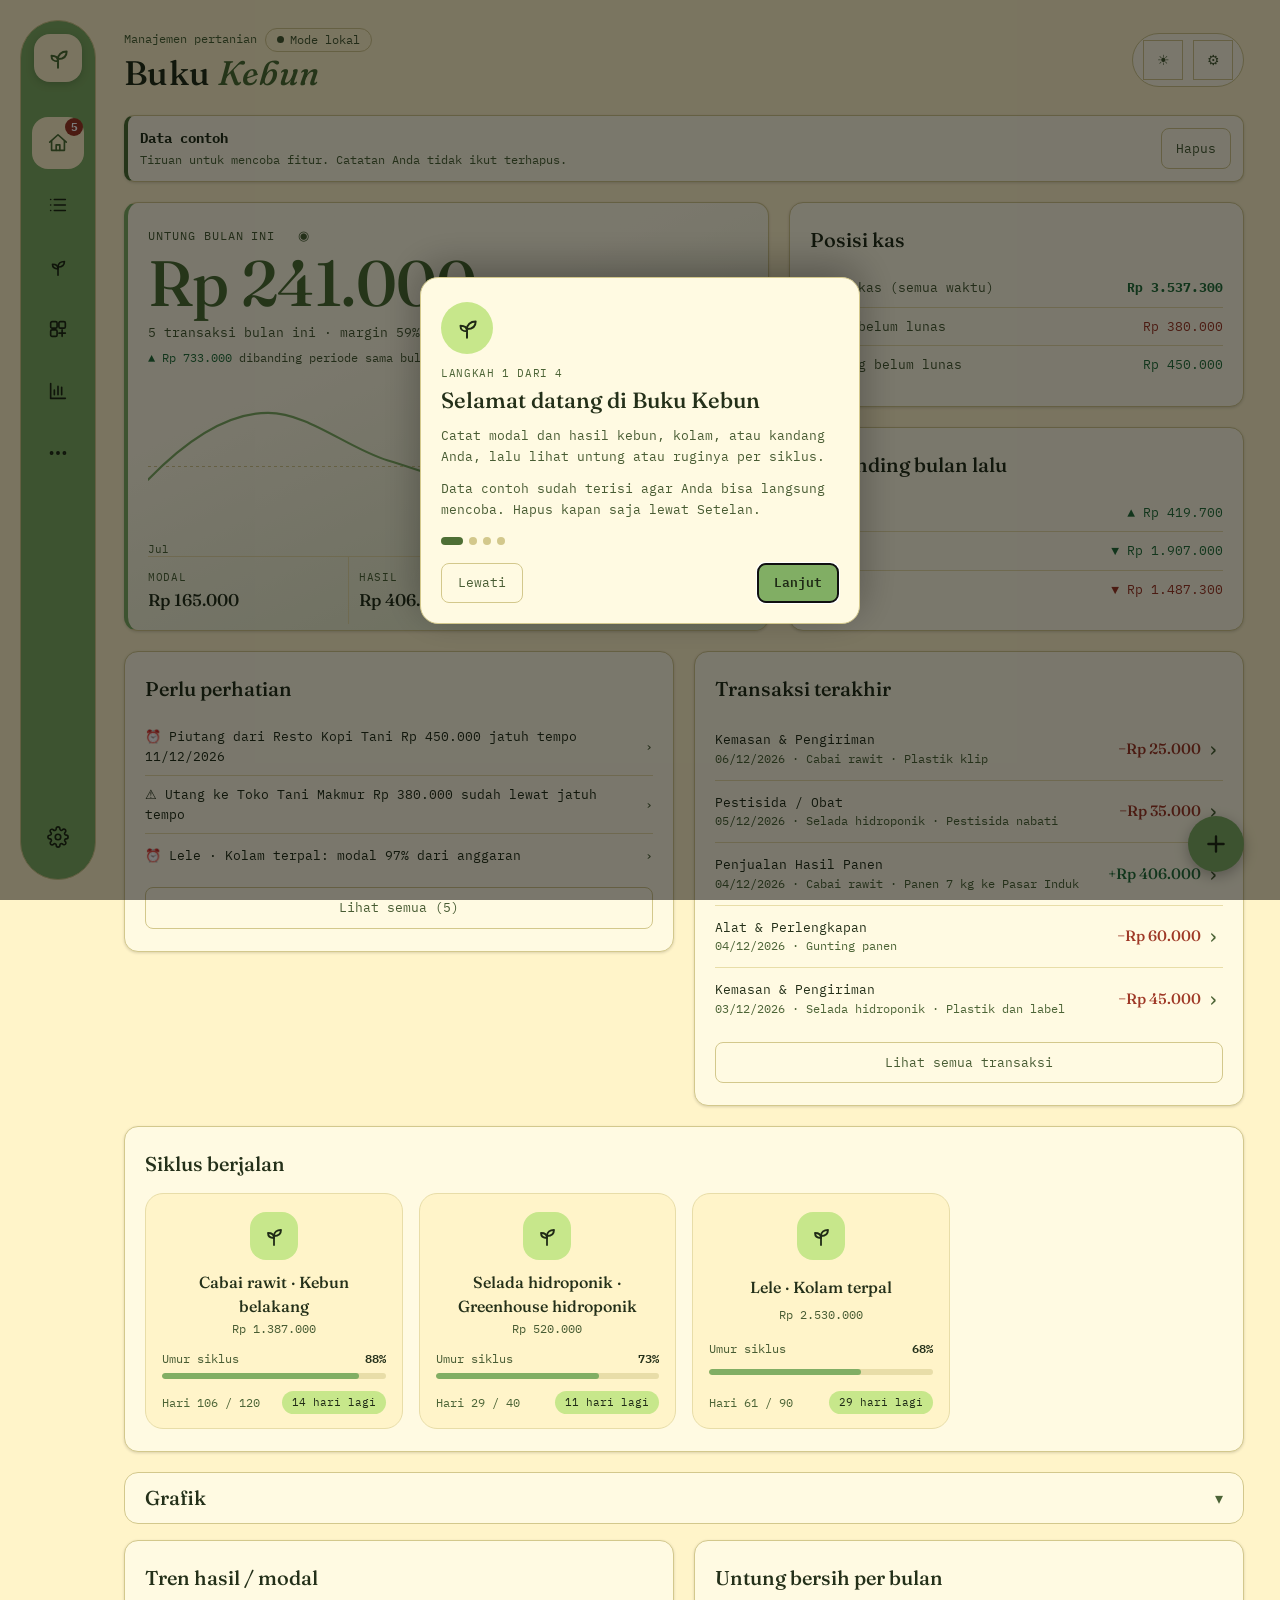
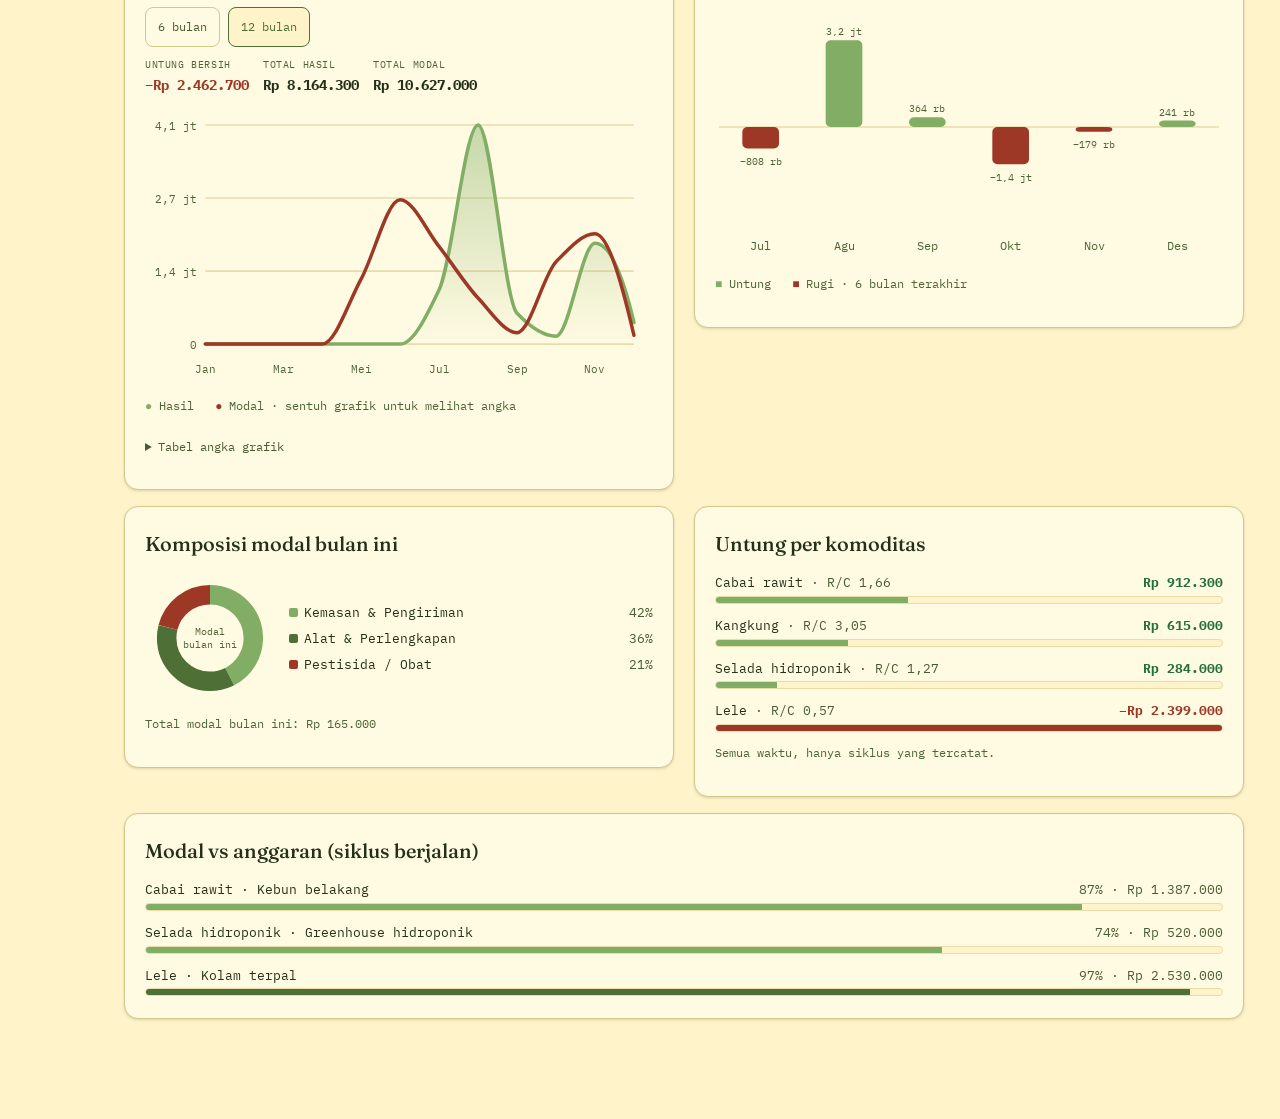
==== commit b927d0aa: "v0.1.121" ====
--- a/index.html
+++ b/index.html
@@ -25,8 +25,8 @@
 .brand{font-family:'Fraunces',Georgia,serif;font-weight:500;font-size:22px;letter-spacing:.01em}
 .brand em{font-style:italic;color:var(--gold);font-weight:500}
 .updated{font-size:12px;color:var(--paper-faint);margin-top:10px}
-.theme-toggle{background:none;border:1px solid var(--line);color:var(--paper-dim);width:30px;height:30px;font-size:14px;cursor:pointer;line-height:1}
-.theme-toggle:hover{color:var(--gold);border-color:var(--gold)}
+.theme-toggle{background:none;border:1px solid var(--line);color:var(--paper-dim);width:40px;height:40px;font-size:14px;cursor:pointer;line-height:1}
+@media (hover:hover){.theme-toggle:hover{color:var(--gold);border-color:var(--gold)}}
 .hero{padding:26px 4px 6px}
 .hero-label{font-size:12px;color:var(--paper-dim);text-transform:uppercase;letter-spacing:.08em;margin:0 0 6px}
 .hero-number{font-family:'Fraunces',Georgia,serif;font-weight:500;font-size:clamp(36px,9vw,64px);line-height:1;color:var(--gold);letter-spacing:-.01em;white-space:nowrap;font-variant-numeric:lining-nums tabular-nums}
@@ -40,9 +40,9 @@
 .main-tabs{display:flex;gap:2px;margin:22px 0 0;border-bottom:1px solid var(--line);overflow-x:auto;scrollbar-width:none}
 .main-tabs::-webkit-scrollbar{display:none}
 .main-tab-btn{background:none;border:0;color:var(--paper-dim);font:inherit;font-size:12.5px;letter-spacing:.02em;padding:12px 18px;cursor:pointer;white-space:nowrap;border-bottom:2px solid transparent;transition:color .15s,border-color .15s}
-.main-tab-btn:hover{color:var(--paper)}
+@media (hover:hover){.main-tab-btn:hover{color:var(--paper)}}
 .main-tab-btn.active{color:var(--gold);border-bottom-color:var(--gold)}
-.bottom-nav{display:none;position:fixed;left:0;right:0;bottom:0;z-index:50;background:var(--ink);border-top:1px solid var(--line);padding:6px 4px calc(6px + env(safe-area-inset-bottom,0px));justify-content:space-around;gap:2px}
+.bottom-nav{display:none;position:fixed;left:0;right:0;bottom:0;z-index:var(--z-nav);background:var(--ink);border-top:1px solid var(--line);padding:6px 4px calc(6px + env(safe-area-inset-bottom,0px));justify-content:space-around;gap:2px}
 .bnav-btn{background:none;border:0;color:var(--paper-faint);cursor:pointer;display:flex;flex-direction:column;align-items:center;gap:3px;padding:6px 2px;border-radius:12px;flex:1;min-width:0;font:inherit;font-size:9.5px;transition:color .15s,background .15s}
 .bnav-btn.active{color:var(--act-tx);background:var(--act-bg)}
 .bnav-icon{width:19px;height:19px}
@@ -55,37 +55,30 @@
 .row{display:flex;justify-content:space-between;gap:10px;padding:9px 0;border-top:1px solid var(--line-soft);font-size:13px}
 .row:first-of-type{border-top:0}
 .row .mu{color:var(--paper-dim)}
-.row-tuju{cursor:pointer;align-items:center;min-height:44px}.row-tuju:hover>span:first-child{color:var(--gold)}.row-tuju:focus-visible{outline:2px solid var(--gold);outline-offset:2px}
+.row-tuju{cursor:pointer;align-items:center;min-height:44px}@media (hover:hover){.row-tuju:hover>span:first-child{color:var(--gold)}}.row-tuju:focus-visible{outline:2px solid var(--gold);outline-offset:2px}
 label{display:block;font-size:10.5px;color:var(--paper-faint);text-transform:uppercase;letter-spacing:.06em;margin:14px 0 5px}
 input,select,textarea{width:100%;font:inherit;font-size:13px;padding:10px 11px;background:var(--ink);color:var(--paper);border:1px solid var(--line);border-radius:8px}
 input:focus,select:focus,textarea:focus{outline:2px solid var(--gold);outline-offset:1px}
 .seg{display:flex;gap:8px}
 .btn{font:inherit;font-size:13px;padding:10px 14px;border-radius:8px;border:1px solid var(--line);background:none;color:var(--paper-dim);cursor:pointer;flex:1}
-.btn:hover{color:var(--gold);border-color:var(--gold)}
+@media (hover:hover){.btn:hover{color:var(--gold);border-color:var(--gold)}}
 .btn.on{color:var(--gold);border-color:var(--gold);background:var(--ink)}
 .btn.gold{background:var(--fill);color:var(--on-fill);border-color:var(--fill);font-weight:600;width:100%;margin-top:18px}
-.btn.gold:hover{color:var(--on-fill);opacity:.9}
-.sc{cursor:pointer}
+@media (hover:hover){.btn.gold:hover{color:var(--on-fill);opacity:.9}}
 .sc-head{display:flex;justify-content:space-between;align-items:baseline;gap:8px}
 .sc-name{font-family:'Fraunces',Georgia,serif;font-size:17px;font-weight:500}
 .badge{font-size:10.5px;text-transform:uppercase;letter-spacing:.06em;color:var(--paper-faint);border:1px solid var(--line);padding:1px 7px}
 .badge.live{color:var(--gold);border-color:var(--gold)}
 .det{margin-top:12px;padding-top:6px;border-top:1px solid var(--line-soft)}
-.tblwrap{overflow-x:auto}
-table.ledger{width:100%;border-collapse:collapse;font-size:12.5px}
-table.ledger th{font-size:10.5px;font-weight:500;color:var(--paper-faint);text-transform:uppercase;letter-spacing:.06em;text-align:right;padding:8px;border-bottom:1px solid var(--line)}
-table.ledger td{padding:8px;border-bottom:1px solid var(--line-soft);text-align:right;white-space:nowrap}
-table.ledger th:first-child,table.ledger td:first-child{text-align:left}
-table.ledger tbody tr:hover{background:var(--ink)}
-.toast{position:fixed;left:50%;bottom:88px;transform:translateX(-50%);background:var(--fill);color:var(--on-fill);padding:8px 16px;font-size:12.5px;z-index:120}
-.fab{position:fixed;right:max(20px,calc((100vw - 920px)/2 + 20px));bottom:calc(76px + env(safe-area-inset-bottom,0px));width:56px;height:56px;border-radius:50%;border:0;background:var(--fill);color:var(--on-fill);box-shadow:0 4px 14px rgba(0,0,0,.28);cursor:pointer;z-index:55;display:flex;align-items:center;justify-content:center;transition:transform .15s,opacity .15s}
-.fab:hover{opacity:.92}.fab:active{transform:scale(.94)}
+.toast{position:fixed;left:50%;bottom:88px;transform:translateX(-50%);background:var(--fill);color:var(--on-fill);padding:8px 16px;font-size:12.5px;z-index:var(--z-toast)}
+.fab{position:fixed;right:max(20px,calc((100vw - 920px)/2 + 20px));bottom:calc(76px + env(safe-area-inset-bottom,0px));width:56px;height:56px;border-radius:50%;border:0;background:var(--fill);color:var(--on-fill);box-shadow:0 4px 14px rgba(0,0,0,.28);cursor:pointer;z-index:var(--z-fab);display:flex;align-items:center;justify-content:center;transition:transform .15s,opacity .15s}
+@media (hover:hover){.fab:hover{opacity:.92}}.fab:active{transform:scale(.94)}
 .fab:focus-visible{outline:2px solid var(--gold);outline-offset:3px}
 .fab svg{width:26px;height:26px}
 .fab[hidden]{display:none}
 .fab svg{transition:transform .18s}.fab.open svg{transform:rotate(45deg)}
-.fab-scrim{position:fixed;inset:0;z-index:54;background:rgba(0,0,0,.28)}
-.fab-dial{position:fixed;right:max(20px,calc((100vw - 920px)/2 + 20px));bottom:calc(144px + env(safe-area-inset-bottom,0px));z-index:55;display:flex;flex-direction:column;align-items:flex-end;gap:10px}
+.fab-scrim{position:fixed;inset:0;z-index:var(--z-fab-scrim);background:rgba(0,0,0,.28)}
+.fab-dial{position:fixed;right:max(20px,calc((100vw - 920px)/2 + 20px));bottom:calc(144px + env(safe-area-inset-bottom,0px));z-index:var(--z-fab);display:flex;flex-direction:column;align-items:flex-end;gap:10px}
 .fab-scrim[hidden],.fab-dial[hidden]{display:none}
 .fab-item{border:0;border-radius:24px;padding:12px 18px;background:var(--fill);color:var(--on-fill);font:inherit;font-size:14px;font-weight:500;box-shadow:0 4px 14px rgba(0,0,0,.28);cursor:pointer;white-space:nowrap}
 .fab-item:active{transform:scale(.96)}.fab-item:focus-visible{outline:2px solid var(--gold);outline-offset:3px}
@@ -103,7 +96,7 @@
 .masthead-right{display:flex;align-items:center;gap:10px}
 .theme-toggle.active{color:var(--gold);border-color:var(--gold)}
 .eye{background:none;border:0;color:var(--paper-faint);cursor:pointer;font-size:13px;padding:2px 4px;margin-left:4px}
-.eye:hover{color:var(--gold)}
+@media (hover:hover){.eye:hover{color:var(--gold)}}
 .sec-head{display:flex;justify-content:space-between;align-items:baseline;gap:8px 14px;flex-wrap:wrap;margin-bottom:6px}
 .sec-head h2{margin:0}
 .sec-head .note{max-width:38ch;text-align:right}
@@ -118,7 +111,7 @@
 .settings-text{width:100%;min-height:96px;margin-top:6px;font:inherit;font-size:11.5px;padding:10px 11px;background:var(--ink);color:var(--paper);border:1px solid var(--line);border-radius:8px;resize:vertical}
 .settings-text:focus{outline:2px solid var(--gold);outline-offset:1px}
 .btn.danger{color:var(--loss);border-color:var(--loss)}
-.btn.danger:hover{color:var(--loss);opacity:.85}
+@media (hover:hover){.btn.danger:hover{color:var(--loss);opacity:.85}}
 .dot{display:inline-block;width:9px;height:9px;border-radius:50%;margin-right:6px}
 @media (max-width:600px){.settings-row{flex-direction:column;align-items:stretch;gap:10px}.seg.sm{justify-content:flex-start}.settings-input{width:100%;text-align:left}.sec-head .note{text-align:left;max-width:none}}
 /* ---------- Liquid Glass bergaya iOS (v0.1.069; sakelar di Setelan, berlaku untuk semua skema dan mode) ----------
@@ -136,7 +129,7 @@
   --lg-blur:blur(14px) saturate(160%);
   --glass:var(--lg-fill);--glass-edge:rgba(255,255,255,.50);
   --glass-shadow:0 8px 24px rgba(50,70,35,.10),0 1px 3px rgba(50,70,35,.06);
-  --glass-nav:rgba(255,255,255,.16);--glass-input:rgba(255,255,255,.30);--glass-th:rgba(255,255,255,.55);
+  --glass-nav:rgba(255,255,255,.16);--glass-input:rgba(255,255,255,.30);
   background:none}
 html[data-glass="1"][data-theme="dark"]{
   --lg-spec:radial-gradient(130% 95% at 0% 0%,rgba(255,255,255,.13),rgba(255,255,255,0) 44%);
@@ -148,7 +141,7 @@
   --lg-blur:blur(16px) saturate(145%);
   --glass-edge:rgba(255,255,255,.14);
   --glass-shadow:0 10px 30px rgba(0,0,0,.30),0 1px 4px rgba(0,0,0,.16);
-  --glass-nav:rgba(22,29,18,.36);--glass-input:rgba(255,255,255,.05);--glass-th:rgba(0,0,0,.26)}
+  --glass-nav:rgba(22,29,18,.36);--glass-input:rgba(255,255,255,.05)}
 @supports (background:color-mix(in srgb,red 50%,transparent)){
   html[data-glass="1"] body{background:
     radial-gradient(900px 700px at 82% 0%,color-mix(in srgb,var(--fill) 40%,transparent),transparent 62%),
@@ -191,7 +184,7 @@
 html[data-glass="1"] .theme-toggle,html[data-glass="1"] .dm-x{border-radius:50%}
 html[data-glass="1"] .badge{border-radius:999px}
 html[data-glass="1"] :is(.btn,.theme-toggle,.dm-x,.fab-item,.bnav-btn):active{transform:scale(.95)}
-html[data-glass="1"] .btn:hover,html[data-glass="1"] .theme-toggle:hover{border-color:var(--glass-edge);color:var(--gold)}
+@media (hover:hover){html[data-glass="1"] .btn:hover,html[data-glass="1"] .theme-toggle:hover{border-color:var(--glass-edge);color:var(--gold)}}
 html[data-glass="1"] .btn.on{background:var(--lg-lens);color:var(--gold);border-color:var(--glass-edge);box-shadow:var(--lg-hi-s),0 3px 8px rgba(0,0,0,.07)}
 html[data-glass="1"] .btn.gold{color:var(--on-fill);border-color:rgba(255,255,255,.55)}
 html[data-glass="1"] .btn.danger{border-color:color-mix(in srgb,var(--loss) 55%,transparent)}
@@ -216,7 +209,6 @@
 html[data-glass="1"] .main-tabs{border:1px solid var(--glass-edge);border-radius:999px;padding:4px;gap:4px;background:var(--lg-spec),var(--lg-fill);-webkit-backdrop-filter:var(--lg-blur);backdrop-filter:var(--lg-blur);box-shadow:var(--glass-shadow),var(--lg-hi-s)}
 html[data-glass="1"] .main-tab-btn{border-radius:999px;border-bottom-color:transparent;padding:10px 18px}
 html[data-glass="1"] .main-tab-btn.active{background:var(--lg-lens);border-bottom-color:transparent;box-shadow:var(--lg-hi-s),0 2px 8px rgba(0,0,0,.08)}
-html[data-glass="1"] table.ledger th{background:var(--glass-th)}
 /* FAB: kaca berwarna */
 html[data-glass="1"] .fab{border:1px solid rgba(255,255,255,.50);box-shadow:var(--lg-hi-s),0 8px 20px rgba(50,70,35,.24);-webkit-backdrop-filter:blur(8px) saturate(150%);backdrop-filter:blur(8px) saturate(150%)}
 @supports (background:color-mix(in srgb,red 50%,transparent)){
@@ -235,7 +227,7 @@
 /* ---------- Transaksi (v0.1.007) ---------- */
 .tx{display:flex;justify-content:space-between;align-items:center;gap:12px;padding:12px 0;border-top:1px solid var(--line-soft);cursor:pointer}
 h2+.tx{border-top:0}
-.tx:hover .tx-n{color:var(--gold)}
+@media (hover:hover){.tx:hover .tx-n{color:var(--gold)}}
 .tx:focus-visible{outline:2px solid var(--gold);outline-offset:2px}
 .tx-l{min-width:0}
 .tx-n{font-size:13px}
@@ -258,7 +250,7 @@
 /* ---------- Siklus (v0.1.008) ---------- */
 .sc-card{padding:13px 0;border-top:1px solid var(--line-soft);cursor:pointer}
 .sc-card:first-of-type{border-top:0}
-.sc-card:hover .sc-name{color:var(--gold)}
+@media (hover:hover){.sc-card:hover .sc-name{color:var(--gold)}}
 .sc-card .note{margin-top:4px}
 .seg+.sc-card{margin-top:8px}
 /* ---------- Form kustom (v0.1.009) ---------- */
@@ -269,31 +261,31 @@
 .cx{position:relative}
 .cx-native{display:none!important}
 .cx-btn{display:flex;align-items:center;justify-content:space-between;gap:10px;width:100%;min-height:40px;padding:10px 11px;font:inherit;font-size:13px;text-align:left;background:var(--ink);color:var(--paper);border:1px solid var(--line);border-radius:8px;cursor:pointer;-webkit-tap-highlight-color:transparent;transition:border-color .15s}
-.cx-btn:hover{border-color:var(--gold-dim)}
+@media (hover:hover){.cx-btn:hover{border-color:var(--gold-dim)}}
 .cx-btn:focus-visible,.cx-btn[aria-expanded="true"]{outline:2px solid var(--gold);outline-offset:1px}
 .cx-val{min-width:0;overflow:hidden;text-overflow:ellipsis;white-space:nowrap}
 .cx-val.ph{color:var(--paper-faint)}
 .cx-ic{width:16px;height:16px;flex:none;fill:none;stroke:var(--paper-dim);stroke-width:1.8;stroke-linecap:round;stroke-linejoin:round}
 .cx-btn[aria-expanded="true"] .cx-ic{stroke:var(--gold)}
-.cx-back{position:fixed;inset:0;z-index:99}
+.cx-back{position:fixed;inset:0;z-index:var(--z-pop-back)}
 .cx-back.dim{background:rgba(20,28,14,.4)}
-.cx-pop{position:fixed;z-index:100;box-sizing:border-box;max-width:calc(100vw - 16px);max-height:min(340px,60vh);overflow:auto;padding:6px;background:var(--ink-raised);color:var(--paper);border:1px solid var(--line);border-radius:12px;box-shadow:0 14px 36px rgba(0,0,0,.28);font-family:'IBM Plex Mono',ui-monospace,Menlo,monospace;font-size:13px;line-height:1.5}
+.cx-pop{position:fixed;z-index:var(--z-pop);box-sizing:border-box;max-width:calc(100vw - 16px);max-height:min(340px,60vh);overflow:auto;padding:6px;background:var(--ink-raised);color:var(--paper);border:1px solid var(--line);border-radius:12px;box-shadow:0 14px 36px rgba(0,0,0,.28);font-family:'IBM Plex Mono',ui-monospace,Menlo,monospace;font-size:13px;line-height:1.5}
 .cx-pop.cal:not(.sheet){width:296px;max-height:none;padding:12px}
 .cx-pop.sheet{left:0;right:0;bottom:0;top:auto;max-width:none;max-height:74vh;padding:14px 14px calc(16px + env(safe-area-inset-bottom,0px));border-radius:18px 18px 0 0;border-bottom:0}
 .cx-pop.sheet::before{content:"";display:block;width:38px;height:4px;margin:0 auto 10px;border-radius:2px;background:var(--line)}
 .cx-opt{display:flex;align-items:center;justify-content:space-between;gap:10px;padding:11px 12px;border-radius:8px;cursor:pointer;outline:none}
-.cx-opt:hover,.cx-opt:focus{background:var(--act-bg)}
+.cx-opt:focus{background:var(--act-bg)}@media (hover:hover){.cx-opt:hover{background:var(--act-bg)}}
 .cx-opt.sel{color:var(--gold);font-weight:500}
 .cx-ck{width:15px;height:15px;flex:none;fill:none;stroke:var(--gold);stroke-width:2.2;stroke-linecap:round;stroke-linejoin:round}
 .cx-grp{padding:10px 12px 4px;font-size:10.5px;color:var(--paper-faint);text-transform:uppercase;letter-spacing:.06em}
 .cx-cal-h{display:flex;align-items:center;justify-content:space-between;gap:2px;margin-bottom:8px}
 .cx-cal-t{flex:1;text-align:center;font-family:'Fraunces',Georgia,serif;font-size:16px}
 .cx-nav{width:34px;height:34px;border:0;border-radius:8px;background:none;color:var(--paper-dim);font:inherit;font-size:16px;cursor:pointer}
-.cx-nav:hover{background:var(--act-bg);color:var(--gold)}
+@media (hover:hover){.cx-nav:hover{background:var(--act-bg);color:var(--gold)}}
 .cx-grid{display:grid;grid-template-columns:repeat(7,1fr);gap:2px}
 .cx-wd{padding:6px 0;text-align:center;font-size:10.5px;color:var(--paper-faint);text-transform:uppercase}
 .cx-day{height:38px;border:0;border-radius:10px;background:none;color:var(--paper);font:inherit;font-size:13px;cursor:pointer}
-.cx-day:hover{background:var(--act-bg)}
+@media (hover:hover){.cx-day:hover{background:var(--act-bg)}}
 .cx-day.today{box-shadow:inset 0 0 0 1px var(--gold-dim)}
 .cx-day.sel{background:var(--fill);color:var(--on-fill);font-weight:600}
 .cx-foot{display:flex;gap:8px;margin-top:10px}
@@ -323,7 +315,6 @@
 .sk-f{display:block;margin-top:10px}.sk-f span{display:block;font-size:12px;color:var(--paper-faint);margin-bottom:4px}.sk-f input{width:100%;font:inherit;font-size:13px;padding:10px 11px;background:var(--ink);color:var(--paper);border:1px solid var(--line);border-radius:8px}.sk-f input:focus{outline:2px solid var(--gold);outline-offset:1px}
 
 /* v0.1.024 penyempurnaan UX */
-.theme-toggle{width:40px;height:40px}
 .eye{padding:10px 12px;margin:-10px -4px -10px 0;min-width:40px;min-height:40px}
 .lg-detail summary{padding:11px 0}
 .seg .btn{min-width:40px}
@@ -377,7 +368,7 @@
 .lap-aksi{display:flex;justify-content:flex-end;gap:8px;margin:0 0 12px}
 .ikon-btn{display:inline-flex;align-items:center;gap:7px;min-height:40px;padding:0 14px;font:inherit;font-size:12.5px;border:1px solid var(--line);border-radius:8px;background:none;color:var(--paper-dim);cursor:pointer}
 .ikon-btn svg{width:18px;height:18px;flex:0 0 auto;stroke:currentColor;fill:none;stroke-width:1.8;stroke-linecap:round;stroke-linejoin:round}
-.ikon-btn:hover,.ikon-btn:focus-visible{color:var(--gold);border-color:var(--gold)}
+.ikon-btn:focus-visible{color:var(--gold);border-color:var(--gold)}@media (hover:hover){.ikon-btn:hover{color:var(--gold);border-color:var(--gold)}}
 /* ---------- Panduan cepat (v0.1.034) ---------- */
 .pd-kartu{width:100%;max-width:440px;max-height:92vh;overflow-y:auto;background:var(--ink-raised);color:var(--paper);border:1px solid var(--line);border-bottom:0;border-radius:18px 18px 0 0;padding:24px 20px calc(18px + env(safe-area-inset-bottom,0px));box-shadow:0 -10px 40px rgba(0,0,0,.3)}
 @media (min-width:721px){.pd-kartu{border-bottom:1px solid var(--line);border-radius:18px;padding-bottom:20px}}
@@ -415,7 +406,7 @@
 
 /* Fase 7 — aksesibilitas (v0.1.038) */
 .sr-only{position:absolute!important;width:1px;height:1px;margin:-1px;padding:0;overflow:hidden;clip:rect(0,0,0,0);white-space:nowrap;border:0}
-.lewati{position:absolute;min-height:44px;box-sizing:border-box;display:flex;align-items:center;left:8px;top:-60px;z-index:100;background:var(--fill);color:var(--on-fill);padding:10px 16px;font-size:13px;font-weight:600;text-decoration:none;border-radius:8px}
+.lewati{position:absolute;min-height:44px;box-sizing:border-box;display:flex;align-items:center;left:8px;top:-60px;z-index:var(--z-skip);background:var(--fill);color:var(--on-fill);padding:10px 16px;font-size:13px;font-weight:600;text-decoration:none;border-radius:8px}
 .lewati:focus{top:calc(8px + env(safe-area-inset-top,0px))}
 #app:focus{outline:none}
 @media (prefers-reduced-motion:reduce){*,*::before,*::after{animation-duration:.01ms!important;animation-iteration-count:1!important;transition-duration:.01ms!important;scroll-behavior:auto!important}}
@@ -425,7 +416,6 @@
 .m-tap{flex:1;min-width:0;display:flex;flex-wrap:wrap;align-items:center;gap:2px 6px;min-height:40px;cursor:pointer;overflow-wrap:anywhere}
 .m-tap:focus-visible{outline:2px solid var(--gold);outline-offset:2px}
 .m-row .btn{align-self:center}
-.m-edit{background:var(--ink);box-shadow:inset 3px 0 0 var(--gold);padding-left:8px}
 .m-arsip .m-tap{opacity:.7}
 .m-tap .badge{flex:0 0 auto}
 
@@ -433,14 +423,14 @@
 @media (max-width:360px){.bnav-btn{font-size:9px;padding:6px 0}}
 #app>.seg{margin-bottom:14px}
 /* Modal detail unit & komoditas (v0.1.040) */
-.dm-lapis{position:fixed;inset:0;z-index:90;display:flex;align-items:flex-end;justify-content:center;background:rgba(0,0,0,.52)}
+.dm-lapis{position:fixed;inset:0;z-index:var(--z-modal);display:flex;align-items:flex-end;justify-content:center;background:rgba(0,0,0,.52)}
 .dm-kartu{width:100%;max-width:440px;max-height:92vh;max-height:92dvh;display:flex;flex-direction:column;background:var(--ink-raised);color:var(--paper);border:1px solid var(--line);border-bottom:0;border-radius:18px 18px 0 0;box-shadow:0 -10px 40px rgba(0,0,0,.3)}
 .dm-kartu:focus{outline:none}
 .dm-kepala{display:flex;justify-content:space-between;align-items:flex-start;gap:12px;padding:20px 20px 12px}
 .dm-jenis{font-size:10.5px;color:var(--paper-faint);text-transform:uppercase;letter-spacing:.06em}
 .dm-judul{font-family:'Fraunces',Georgia,serif;font-weight:500;font-size:22px;line-height:1.25;margin:4px 0 0;overflow-wrap:anywhere}
 .dm-x{flex:0 0 auto;width:40px;height:40px;border:1px solid var(--line);border-radius:8px;background:none;color:var(--paper-dim);cursor:pointer;display:flex;align-items:center;justify-content:center}
-.dm-x:hover,.dm-x:focus-visible{color:var(--gold);border-color:var(--gold)}
+.dm-x:focus-visible{color:var(--gold);border-color:var(--gold)}@media (hover:hover){.dm-x:hover{color:var(--gold);border-color:var(--gold)}}
 .dm-x svg{width:18px;height:18px;stroke:currentColor;fill:none;stroke-width:1.8;stroke-linecap:round}
 .dm-isi{flex:1 1 auto;min-height:0;overflow-y:auto;padding:0 20px 8px;-webkit-overflow-scrolling:touch}
 .dm-isi .row>span:last-child{text-align:right}
@@ -465,14 +455,14 @@
 @media print{.byr-x{display:none!important}}
 
 .rc-chips{display:flex;flex-wrap:nowrap;overflow-x:auto;position:relative;scrollbar-width:none;-webkit-overflow-scrolling:touch}.rc-chips::-webkit-scrollbar{display:none}.rc-chips .btn{flex:0 0 auto;white-space:nowrap}
-.ang-baris{display:block;width:100%;min-height:44px;text-align:left;background:none;border:0;border-top:1px solid var(--line-soft);padding:12px 0;color:inherit;font:inherit;cursor:pointer}.ang-baris:hover,.ang-baris:focus-visible{background:var(--line-soft)}.ang-baris .bar-ang{margin:6px 0}
+.ang-baris{display:block;width:100%;min-height:44px;text-align:left;background:none;border:0;border-top:1px solid var(--line-soft);padding:12px 0;color:inherit;font:inherit;cursor:pointer}.ang-baris:focus-visible{background:var(--line-soft)}@media (hover:hover){.ang-baris:hover{background:var(--line-soft)}}.ang-baris .bar-ang{margin:6px 0}
 .kas-grafik{display:block;width:100%;height:auto;margin:4px 0}.kas-up{fill:var(--gain)}.kas-down{fill:var(--loss)}.kas-lbl{fill:var(--paper-faint);font-size:8px}.kas-zero{stroke:var(--line);stroke-width:1}.kas-spark{display:block;width:100%;height:40px;margin:4px 0 8px;fill:none;stroke:var(--gold);stroke-width:1.6;vector-effect:non-scaling-stroke}.kas-spark polyline{vector-effect:non-scaling-stroke}.lencana{display:inline-block;margin-left:6px;padding:0 7px;font-size:10.5px;line-height:18px;border:1px solid var(--loss);border-radius:99px;color:var(--loss)}
 
 /* v0.1.063 — komponen baris daftar bersama: .tx, .ang-baris, .m-row (docs/STYLE.md) */
-:root{--baris-min:48px}
+:root{--baris-min:48px;--z-latar:-1;--z-nav:50;--z-rail-logo:51;--z-fab-scrim:54;--z-fab:55;--z-label:60;--z-modal:90;--z-pop-back:99;--z-pop:100;--z-skip:100;--z-toast:120}
 .tx,.ang-baris,.m-row{min-height:var(--baris-min);padding-top:12px;padding-bottom:12px;border-top:1px solid var(--line-soft);transition:background .12s,transform .15s ease}
-.tx:hover,.ang-baris:hover,.m-row:hover,.tx:active,.ang-baris:active,.m-row:active{background:var(--line-soft)}
-.tx:hover .tx-n{color:inherit}
+.tx:active,.ang-baris:active,.m-row:active{background:var(--line-soft)}@media (hover:hover){.tx:hover,.ang-baris:hover,.m-row:hover{background:var(--line-soft)}}
+@media (hover:hover){.tx:hover .tx-n{color:inherit}}
 .tx:focus-visible,.ang-baris:focus-visible{outline:2px solid var(--gold);outline-offset:-2px;background:var(--line-soft)}
 .m-tap:focus-visible{outline-offset:-2px}
 h2+.tx,h2+.ang-baris,h2+.m-row{border-top:0}
@@ -485,13 +475,13 @@
 .ag-grup.down{color:var(--loss)}
 .ag-row{display:flex;align-items:stretch;gap:8px;border-top:1px solid var(--line-soft)}
 .ag-main{flex:1;min-width:0;display:flex;flex-direction:column;gap:2px;min-height:44px;padding:10px 0;text-align:left;font:inherit;color:inherit;background:none;border:0;cursor:pointer}
-.ag-main:hover strong{color:var(--gold)}
+@media (hover:hover){.ag-main:hover strong{color:var(--gold)}}
 .ag-main:focus-visible{outline:2px solid var(--gold);outline-offset:2px;border-radius:6px}
 .ag-ok{flex:0 0 auto;align-self:center;min-width:44px;min-height:44px;padding:0 10px;font-size:16px}
 
 /* v0.1.070 — geometri latar untuk efek kaca (hanya tampil saat kaca Nyala) */
 .gbg{display:none}
-html[data-glass="1"] .gbg{display:block;position:fixed;inset:0;z-index:-1;pointer-events:none;overflow:hidden;contain:strict}
+html[data-glass="1"] .gbg{display:block;position:fixed;inset:0;z-index:var(--z-latar);pointer-events:none;overflow:hidden;contain:strict}
 .gbg .gs{position:absolute;display:block}
 .gbg .g1{width:clamp(220px,52vw,520px);aspect-ratio:1;border-radius:50%;right:-24%;top:-12%;background:radial-gradient(circle at 30% 28%,var(--fill-hi),var(--fill) 72%);opacity:.50}
 .gbg .g2{width:clamp(200px,46vw,460px);aspect-ratio:1;border-radius:50%;left:-16%;bottom:6%;border:clamp(14px,3.4vw,34px) solid var(--gold-dim);opacity:.38}
@@ -507,7 +497,7 @@
 
 /* v0.1.070 — keterbacaan di atas kaca bening */
 html[data-glass="1"] .updated{color:var(--paper-dim)}
-html[data-glass="1"] :is(.m-chev,.chev){color:var(--paper-dim)}
+html[data-glass="1"] .m-chev{color:var(--paper-dim)}
 html[data-glass="1"] .row-tuju>.mu{color:var(--paper-dim)}
 
 /* v0.1.071 — header dinamis: judul halaman aktif ada di header */
@@ -516,7 +506,7 @@
 .masthead-right{flex:0 0 auto}
 .hdr-back{flex:0 0 auto;font-size:24px;line-height:1;padding:0 0 3px;font-family:inherit}
 .hdr-back[hidden]{display:none}
-.hdr-back:hover{color:var(--gold);border-color:var(--gold)}
+@media (hover:hover){.hdr-back:hover{color:var(--gold);border-color:var(--gold)}}
 @media print{.hdr-back{display:none!important}}
 .brand{display:-webkit-box;-webkit-box-orient:vertical;-webkit-line-clamp:2;line-clamp:2;overflow:hidden}
 
@@ -524,15 +514,15 @@
 /* Cetak polos laporan (v0.1.074): dokumen #cetak-lap dibuat saat mencetak; warna literal agar tidak ikut tema/kaca */
 #cetak-lap{display:none}
 @page{size:A4;margin:14mm 12mm 16mm;@bottom-left{content:"Buku Kebun";font:8pt Arial,sans-serif;color:#444}@bottom-right{content:"Halaman " counter(page) " dari " counter(pages);font:8pt Arial,sans-serif;color:#444}}
-@page rincian{size:A4 landscape}
 @media print{
   html.cetak-lap body>*:not(#cetak-lap){display:none!important}
   html.cetak-lap #cetak-lap{display:block}
   html.cetak-lap,html.cetak-lap body{background:#fff!important;color:#000!important}
   #cetak-lap{font:9.5pt/1.4 Arial,"Helvetica Neue",sans-serif;color:#000;background:#fff}
-  #cetak-lap .ct-rincian-bag{page:rincian;break-before:page}
+  #cetak-lap .ct-rincian-bag{break-before:auto}
   #cetak-lap .ct-bab{font:600 13pt/1.3 Georgia,"Times New Roman",serif;margin:16pt 0 0;padding-bottom:2pt;border-bottom:.7pt solid #000;break-after:avoid;color:#000}
-  #cetak-lap .ct-rincian-bag .ct-bab{margin-top:0}
+  #cetak-lap .ct-rincian-bag .ct-bab{margin-top:16pt}
+  #cetak-lap .ct-lepas{margin-top:8pt}
   #cetak-lap h1{font:600 17pt/1.2 Georgia,"Times New Roman",serif;margin:0;color:#000}
   #cetak-lap h2{font:600 11.5pt/1.3 Georgia,"Times New Roman",serif;margin:0 0 5pt;color:#000}
   #cetak-lap .ct-sub{margin:1pt 0 6pt;font-size:11pt;color:#222}
@@ -550,7 +540,15 @@
   #cetak-lap .ct-tab .ct-tot td,#cetak-lap .ct-tab .ct-tot th{border-top:1pt solid #000;border-bottom:1pt solid #000;font-weight:700}
   #cetak-lap .ct-kv{width:60%}
   #cetak-lap .ct-kv th{font-weight:400;border-bottom:.5pt solid #999;width:45%}
-  #cetak-lap .ct-rinci{font-size:8.5pt}
+  #cetak-lap .ct-rinci{font-size:9pt}
+  #cetak-lap .ct-rinci th{white-space:normal;line-height:1.25}
+  #cetak-lap .ct-sub2{font:700 10pt Arial,"Helvetica Neue",sans-serif;margin:0 0 3pt;break-after:avoid;color:#000}
+  #cetak-lap .ct-cat+.ct-tab{margin-top:7pt}
+  #cetak-lap .ct-kpi{width:calc(100% + 12pt);margin:4pt -6pt 0;border-collapse:separate;border-spacing:6pt 0;table-layout:fixed}
+  #cetak-lap .ct-kpi td{border:.9pt solid #000;padding:6pt 8pt 7pt;vertical-align:top;width:25%}
+  #cetak-lap .ct-kl{display:block;font-size:7.5pt;font-weight:700;letter-spacing:.05em;text-transform:uppercase;color:#333}
+  #cetak-lap .ct-kv2{display:block;font:700 12pt/1.25 Georgia,"Times New Roman",serif;margin-top:3pt;color:#000;overflow-wrap:anywhere}
+  #cetak-lap .ct-ks{display:block;font-size:7.5pt;color:#333;margin-top:2pt;line-height:1.3}
   #cetak-lap .ct-cat{font-size:8pt;color:#333;margin:5pt 0 0;line-height:1.35}
   #cetak-lap .ct-bc{width:26%}
   #cetak-lap .ct-bar{display:block;height:8pt;border:.7pt solid #000;background:#fff}
@@ -593,18 +591,18 @@
   .main-tabs{display:none}
   .fab{right:36px}.fab-dial{right:36px}
   /* rail kiri (memakai #bnav yang sama) */
-  .rail-logo{display:flex;position:fixed;left:34px;top:34px;width:48px;height:48px;border-radius:16px;align-items:center;justify-content:center;background:var(--ink);color:var(--gold);z-index:51;box-shadow:0 2px 8px rgba(0,0,0,.18)}
+  .rail-logo{display:flex;position:fixed;left:34px;top:34px;width:48px;height:48px;border-radius:16px;align-items:center;justify-content:center;background:var(--ink);color:var(--gold);z-index:var(--z-rail-logo);box-shadow:0 2px 8px rgba(0,0,0,.18)}
   .rail-logo svg{width:26px;height:26px}
   .bottom-nav{display:flex;flex-direction:column;justify-content:flex-start;align-items:center;gap:10px;left:20px;right:auto;top:20px;bottom:20px;width:76px;padding:96px 12px 16px;border:1px solid var(--line);border-radius:38px;background:var(--fill);overflow:visible}
   .bnav-btn{flex:0 0 auto;width:52px;height:52px;min-width:0;padding:0;border-radius:16px;color:var(--on-fill);justify-content:center;overflow:visible}
   .bottom-nav .bnav-btn{overflow:visible}
-  .bnav-btn:hover{background:rgba(255,255,255,.24)}
+  @media (hover:hover){.bnav-btn:hover{background:rgba(255,255,255,.24)}}
   .bnav-btn.active{background:var(--ink);color:var(--gold)}
   .bnav-icon{width:22px;height:22px}
   .bnav-btn span{position:absolute;width:1px;height:1px;margin:-1px;max-width:none;overflow:hidden;clip:rect(0 0 0 0);white-space:nowrap}
   html[data-glass="1"] .bottom-nav{left:20px;right:auto;top:20px;bottom:20px;width:76px;border-radius:38px;padding:96px 12px 16px;border:1px solid var(--glass-edge)}
   html[data-glass="1"] .bnav-btn{color:var(--paper-dim)}
-  html[data-glass="1"] .bnav-btn:hover{background:var(--act-bg)}
+  @media (hover:hover){html[data-glass="1"] .bnav-btn:hover{background:var(--act-bg)}}
   html[data-glass="1"] .bnav-btn.active{background:var(--act-bg);color:var(--act-tx)}
   /* header: breadcrumb kecil di atas judul, tombol dalam pill di kanan */
   header.masthead{display:grid;grid-template-columns:minmax(0,1fr) auto;grid-template-areas:"crumb right" "title right";align-items:center;column-gap:16px;row-gap:2px;padding:4px 0 22px;border-bottom:0}
@@ -657,7 +655,7 @@
   body[data-hal="beranda"] .hero-spark-lbl:not([hidden]){display:flex;justify-content:space-between;font-size:10.5px;color:var(--paper-faint);margin-top:4px}
   body[data-hal="beranda"] .sk-grid{display:grid;grid-template-columns:repeat(auto-fill,minmax(220px,1fr));gap:16px;margin-top:14px}
   body[data-hal="beranda"] .sk-kartu{display:flex;flex-direction:column;align-items:stretch;gap:0;padding:18px 16px 14px;border:1px solid var(--line-soft);border-radius:18px;background:var(--ink);text-align:center}
-  body[data-hal="beranda"] .sk-kartu:hover{border-color:var(--gold-dim)}
+  @media (hover:hover){body[data-hal="beranda"] .sk-kartu:hover{border-color:var(--gold-dim)}}
   body[data-hal="beranda"] .sk-kartu::after{display:none}
   body[data-hal="beranda"] .sk-ik{display:flex;width:48px;height:48px;margin:0 auto 10px;border-radius:16px;align-items:center;justify-content:center;background:var(--act-bg);color:var(--act-tx)}
   body[data-hal="beranda"] .sk-svg{width:24px;height:24px;fill:none;stroke:currentColor;stroke-width:1.8;stroke-linecap:round;stroke-linejoin:round}
@@ -688,7 +686,7 @@
   /* Siklus: kartu dalam grid */
   .sc-grid{display:grid;grid-template-columns:repeat(auto-fill,minmax(340px,1fr));gap:16px;margin-top:14px}
   .sc-grid>.sc-card{margin:0;padding:16px 18px;border:1px solid var(--line-soft);border-radius:18px;background:var(--ink);min-width:0}
-  .sc-grid>.sc-card:hover{border-color:var(--gold-dim)}
+  @media (hover:hover){.sc-grid>.sc-card:hover{border-color:var(--gold-dim)}}
   .sc-grid .sc-head{align-items:flex-start;gap:10px}
   .sc-grid .badge{white-space:nowrap;flex:0 0 auto}
   html[data-glass="1"] .sc-grid>.sc-card{background:var(--glass-input);border-color:var(--glass-edge)}
@@ -728,7 +726,7 @@
 }
 /* label muncul saat disorot atau difokus (rail ramping) */
 @media screen and (min-width:1100px) and (max-width:1599px){
-  .bnav-btn:hover span,.bnav-btn:focus-visible span{position:absolute;left:calc(100% + 14px);top:50%;transform:translateY(-50%);width:auto;height:auto;margin:0;clip:auto;overflow:visible;padding:6px 12px;border:1px solid var(--line);border-radius:10px;background:var(--ink);color:var(--paper);font-size:12px;white-space:nowrap;box-shadow:0 4px 14px rgba(0,0,0,.2);z-index:60;pointer-events:none}
+  .bnav-btn:focus-visible span{position:absolute;left:calc(100% + 14px);top:50%;transform:translateY(-50%);width:auto;height:auto;margin:0;clip:auto;overflow:visible;padding:6px 12px;border:1px solid var(--line);border-radius:10px;background:var(--ink);color:var(--paper);font-size:12px;white-space:nowrap;box-shadow:0 4px 14px rgba(0,0,0,.2);z-index:var(--z-label);pointer-events:none}@media (hover:hover){.bnav-btn:hover span{position:absolute;left:calc(100% + 14px);top:50%;transform:translateY(-50%);width:auto;height:auto;margin:0;clip:auto;overflow:visible;padding:6px 12px;border:1px solid var(--line);border-radius:10px;background:var(--ink);color:var(--paper);font-size:12px;white-space:nowrap;box-shadow:0 4px 14px rgba(0,0,0,.2);z-index:var(--z-label);pointer-events:none}}
   .bnav-btn:focus-visible{outline:2px solid var(--gold);outline-offset:2px}
 }
 /* rail diperluas: ikon + label */
@@ -840,11 +838,7 @@
 .sk-chip::before{content:"";width:7px;height:7px;border-radius:50%;background:currentColor;flex:0 0 auto}
 button.sk-chip{position:relative;cursor:pointer;margin-left:8px}
 button.sk-chip::after{content:"";position:absolute;inset:-8px -4px}
-button.sk-chip:hover,button.sk-chip:focus-visible{border-color:var(--gold);color:var(--paper)}
-.sk-ok{color:var(--gain);border-color:var(--gain)}
-.sk-sibuk{color:var(--gold);border-color:var(--gold)}
-.sk-offline{color:var(--paper-dim);border-style:dashed}
-.sk-gagal{color:var(--loss);border-color:var(--loss)}
+button.sk-chip:focus-visible{border-color:var(--gold);color:var(--paper)}@media (hover:hover){button.sk-chip:hover{border-color:var(--gold);color:var(--paper)}}
 .sk-sandi{display:flex;gap:8px;align-items:flex-end}
 .sk-sandi .sk-f{flex:1;min-width:0}
 .sk-mata{width:44px;height:42px;padding:0;display:flex;align-items:center;justify-content:center;flex:0 0 auto}
@@ -877,9 +871,101 @@
 /* v0.1.110 — hero: penjelasan R/C; angka sejajar */
 html{font-variant-numeric:tabular-nums}
 .rc-tanya{display:block;background:none;border:0;padding:0;font:inherit;font-size:10.5px;letter-spacing:.06em;text-transform:uppercase;text-align:left;color:var(--paper-faint);cursor:pointer;line-height:1.25;white-space:nowrap;margin-bottom:6px;text-decoration:underline dotted;text-underline-offset:3px}
-.rc-tanya:hover,.rc-tanya:focus-visible{color:var(--gold)}
+.rc-tanya:focus-visible{color:var(--gold)}@media (hover:hover){.rc-tanya:hover{color:var(--gold)}}
 .rc-info{font-size:12px;line-height:1.5;color:var(--paper-dim);padding:10px 4px 12px;border-top:1px solid var(--line-soft)}
 .rc-info[hidden]{display:none}
+
+/* v0.1.112 — bagian cetak yang panjang boleh terpotong antarhalaman; judul bagian menempel ke baris pertama */
+@media print{
+  #cetak-lap .ct-bag.ct-lanjut{break-inside:auto}
+  #cetak-lap .ct-bag h2{break-after:avoid}
+}
+
+/* v0.1.113 — baris pemisah minggu di cetakan linimasa */
+@media print{
+  #cetak-lap .ct-tab .ct-grup td{font:700 9pt Arial,"Helvetica Neue",sans-serif;background:#eee;border-top:.7pt solid #000;padding:2pt 5pt;break-after:avoid}
+}
+
+/* v0.1.115 — master–detail linimasa (desktop) */
+.hanya-lebar{display:none}
+@media (min-width:1100px){
+  .hanya-lebar{display:inline}
+  body[data-hal="jurnal"] .dt-kiri{max-height:calc(100vh - 40px);overflow-y:auto}
+  .lm-baris[data-do="jurnal-detail"].lm-sel{background:var(--line-soft)}
+}
+
+/* v0.1.116 — chip terpilih jelas saat efek kaca hidup di mode terang (sebelumnya nyaris sama dengan chip lain) */
+html[data-glass="1"]:not([data-theme="dark"]) .btn.on{
+  background:linear-gradient(160deg,color-mix(in srgb,var(--fill) 58%,#fff),color-mix(in srgb,var(--fill) 38%,#fff));
+  color:var(--paper);font-weight:600;border-color:var(--gold);
+  box-shadow:inset 0 0 0 1px var(--gold),var(--lg-hi-s),0 3px 8px rgba(0,0,0,.12)}
+@media (hover:hover){html[data-glass="1"]:not([data-theme="dark"]) .btn.on:hover{color:var(--paper)}}
+
+/* v0.1.117 — mode kontras tinggi (Windows High Contrast dan setelan perangkat) */
+@media (forced-colors:active){
+  .btn.on,.bnav-btn.active,.main-tab-btn.active,.cx-opt.sel,[aria-checked="true"],[aria-pressed="true"]{outline:2px solid Highlight;outline-offset:-2px}
+  .bar-ang{border:1px solid CanvasText}
+  .bar-ang i{background:Highlight;forced-color-adjust:none}
+  .fab,.fab-item,.rail-badge,.badge,.sk-k1,.sk-k2,.sk-k3{border:1px solid ButtonText}
+  .tx:focus-visible,.row-tuju:focus-visible,.fab:focus-visible{outline:2px solid Highlight}
+}
+@media (prefers-contrast:more){
+  :root:root:root:root{--paper-faint:var(--paper-dim);--line:var(--paper-dim);--line-soft:var(--paper-faint)}
+}
+
+/* v0.1.118 — pintasan keyboard */
+.pn-tab{width:100%;border-collapse:collapse}.pn-tab td{padding:9px 4px;border-top:1px solid var(--line-soft);vertical-align:middle}.pn-tab tr:first-child td{border-top:0}.pn-tab td:first-child{white-space:nowrap;width:1%;padding-right:14px}
+kbd{font:inherit;font-size:12px;border:1px solid var(--line);border-bottom-width:2px;border-radius:6px;padding:1px 7px;background:var(--ink-raised);color:var(--paper)}
+@media print{.pn-tab{display:none}}
+
+/* v0.1.119 — Transaksi sebagai tabel di desktop */
+.tt{width:100%;border-collapse:separate;border-spacing:0;table-layout:fixed;font-size:13px;margin-top:6px}
+.tt th{position:sticky;top:0;z-index:2;background:var(--ink-raised);text-align:left;padding:0;border-bottom:1px solid var(--line)}
+.tt th.tt-a,.tt td.tt-a{text-align:right}
+.tt .tanggal{width:112px}.tt .kategori{width:21%}.tt .siklus{width:17%}.tt .jumlah{width:150px}
+.tt-th{all:unset;box-sizing:border-box;display:block;width:100%;padding:10px 10px;cursor:pointer;font-size:11px;letter-spacing:.07em;text-transform:uppercase;color:var(--paper-faint);white-space:nowrap}
+.tt th.tt-a .tt-th{text-align:right}
+.tt-th:focus-visible,.tt-buka:focus-visible{outline:2px solid var(--gold);outline-offset:-2px}
+.tt th[aria-sort=ascending] .tt-th,.tt th[aria-sort=descending] .tt-th{color:var(--paper)}
+.tt td{padding:11px 10px;border-bottom:1px solid var(--line-soft);overflow:hidden;text-overflow:ellipsis;white-space:nowrap}
+.tt tbody tr{cursor:pointer}
+.tt-buka{all:unset;cursor:pointer;color:var(--paper-dim)}
+@media (hover:hover){.tt tbody tr:hover td{background:var(--line-soft)}}
+.tt tbody tr:focus-within td{background:var(--line-soft)}
+
+/* v0.1.120 — pilih banyak dan hapus di tabel Transaksi */
+.tt .pilih{width:44px}.tt .aksi{width:44px}.tt-c{text-align:center;padding-left:6px!important;padding-right:6px!important;cursor:pointer}
+.tt-c input{width:18px;height:18px;accent-color:var(--fill);cursor:pointer;vertical-align:middle}
+.tt-x{padding:4px!important;text-align:center}
+.tt-hapus{all:unset;box-sizing:border-box;display:inline-flex;align-items:center;justify-content:center;width:34px;height:34px;border-radius:8px;color:var(--paper-faint);cursor:pointer;opacity:0}
+.tt-hapus svg{width:18px;height:18px;stroke:currentColor;fill:none;stroke-width:1.8;stroke-linecap:round;stroke-linejoin:round}
+.tt tbody tr:hover .tt-hapus,.tt tbody tr:focus-within .tt-hapus,.tt-hapus:focus-visible{opacity:1}
+.tt-hapus:hover{color:var(--loss);background:var(--line-soft)}.tt-hapus:focus-visible{outline:2px solid var(--gold)}
+@media (hover:none){.tt-hapus{opacity:1}}
+.tt tr.tt-sel td{background:color-mix(in srgb,var(--fill) 16%,transparent)}
+.tt-bulk{display:flex;justify-content:space-between;align-items:center;gap:12px;flex-wrap:wrap;padding:10px 12px;margin-top:8px;background:var(--line-soft);border-radius:10px;font-size:13px}
+.tt-bulk-a{display:flex;gap:8px}.tt-bulk .btn{min-height:36px;padding:6px 14px;font-size:12px}
+@media print{.tt-c,.tt-x,.tt-bulk{display:none}}
+/* kotak centang tabel memakai tampilan bawaan browser (gaya input global menyembunyikan tanda centang) */
+.tt-c input[type=checkbox]{all:revert;width:18px;height:18px;margin:0;accent-color:var(--fill);cursor:pointer;vertical-align:middle}
+.tt-c input[type=checkbox]:focus-visible{outline:2px solid var(--gold);outline-offset:2px}
+
+/* v0.1.121 — master–detail: form transaksi di panel kanan (desktop) */
+.tx-panel[hidden]{display:none}
+@media (min-width:1100px){
+  .tx-panel{position:fixed;top:14px;right:14px;bottom:14px;width:min(430px,32vw);min-width:360px;overflow:auto;z-index:40;background:var(--ink-raised);border:1px solid var(--line);border-radius:18px;box-shadow:0 12px 40px rgba(0,0,0,.18);padding:14px 16px 22px}
+  .tp-kepala{display:flex;align-items:center;justify-content:space-between;gap:10px;margin-bottom:4px}.tp-kepala h2{margin:0}
+  .tx-panel #txPanelIsi>section{background:transparent;border:0;box-shadow:none;padding:0;margin:0;-webkit-backdrop-filter:none;backdrop-filter:none}
+  body[data-panel="tx"] .wrap{margin-right:calc(min(430px,32vw) + 34px)}
+  body[data-panel="tx"][data-hal="transaksi"] #app{grid-template-columns:minmax(0,1fr)}
+  body[data-panel="tx"][data-hal="transaksi"] #app>section:first-child{display:none}
+  body[data-panel="tx"][data-hal="transaksi"] #app>#txHasil{grid-column:1}
+  .tt tr.tt-aktif td{background:color-mix(in srgb,var(--gold) 16%,transparent)}
+  .tt tr.tt-aktif td:first-child{box-shadow:inset 3px 0 0 var(--gold)}
+  body[data-panel="tx"] .fab{display:none}
+}
+@media (max-width:1099px){.tx-panel{display:none!important}}
+@media print{.tx-panel{display:none!important}}
 
 </style>
 </head>
@@ -915,6 +1001,10 @@
   </section>
   <nav class="main-tabs" id="tabs" aria-label="Menu utama"></nav>
   <main class="panel" id="app" role="main" tabindex="-1"></main>
+  <aside id="txPanel" class="tx-panel" role="complementary" aria-labelledby="txPanelJudul" hidden>
+    <div class="tp-kepala"><h2 id="txPanelJudul"></h2><button type="button" class="dm-x" data-tpx aria-label="Tutup panel"><svg viewBox="0 0 24 24" aria-hidden="true"><path d="M6 6l12 12M18 6L6 18"/></svg></button></div>
+    <div id="txPanelIsi"></div>
+  </aside>
 </div>
 <nav class="bottom-nav" id="bnav" aria-label="Menu bawah"></nav>
 <div class="fab-scrim" id="fabScrim" hidden></div><div class="fab-dial" id="fabDial" hidden></div>
@@ -943,7 +1033,7 @@
 /* Buku Kebun — halaman setelan (dipakai aplikasi dan pratinjau) */
 var Setelan = (function () {
   var KUNCI = 'tani.setelan';
-  var BAWAAN = { mode: 'light', skema: 'hijau', ukuran: 100, kaca: false, tanggal: 'dmy', sembunyi: false, margin: 30, ingatJurnal: 0 };
+  var BAWAAN = { mode: 'light', skema: 'hijau', ukuran: 100, kaca: false, tanggal: 'dmy', sembunyi: false, margin: 30, ingatJurnal: 0, pintasan: true };
   var s = Object.assign({}, BAWAAN);
   var h = { versi: '', ambil: function () { return {}; }, pasang: function () {}, hapus: function () {}, ubah: function () {} };
   var konfirmasi = null, konfirmasi2 = null;
@@ -999,7 +1089,8 @@
       row('Format tanggal', 'Tabel transaksi dan daftar siklus.', seg('tanggal', [['dmy', '03/11/2026'], ['iso', '2026-11-03']])) +
       row('Angka untung saat dibuka', 'Nyalakan agar semua nominal rupiah di aplikasi disamarkan. Tombol mata menampilkannya sementara; saat mencetak, angka tetap tampil.', saklar('sembunyi', 'Sembunyikan angka untung saat dibuka', !!s.sembunyi, ['Tampil', 'Tersembunyi'], 80)) +
       row('Target margin', 'Dipakai menghitung harga jual minimum per siklus (1 sampai 90 persen).', '<input type="number" id="margin" class="settings-input" min="1" max="90" step="1" inputmode="numeric" value="' + s.margin + '" aria-label="Target margin persen">') +
-      row('Ingatkan catatan jurnal', 'Beranda mengingatkan bila siklus berjalan belum dicatat selama sekian hari. Hanya tampil saat aplikasi dibuka; bawaan mati.', seg('ingatJurnal', [[0, 'Mati'], [3, '3 hari'], [7, '7 hari'], [14, '14 hari']]));
+      row('Ingatkan catatan jurnal', 'Beranda mengingatkan bila siklus berjalan belum dicatat selama sekian hari. Hanya tampil saat aplikasi dibuka; bawaan mati.', seg('ingatJurnal', [[0, 'Mati'], [3, '3 hari'], [7, '7 hari'], [14, '14 hari']])) +
+      row('Pintasan keyboard', 'Tombol tunggal untuk berpindah halaman dan mencatat tanpa mouse: N, /, G lalu huruf, ?. Matikan bila bentrok dengan alat bantu. Tekan ? untuk daftar.', '<div style="display:flex;gap:10px;align-items:center;flex-wrap:wrap">' + saklar('pintasan', 'Pintasan keyboard', s.pintasan !== false, ['Mati', 'Nyala']) + '<button type="button" class="btn" data-act="pintasan">Lihat daftar</button></div>');
     var data = head('Data', 'Cadangan dan pemulihan. Data tersimpan di browser ini.') +
       '<div class="settings-row"><div class="settings-desc"><strong>Ekspor dan impor</strong><span>Ekspor mengisi kotak di bawah dengan JSON. Untuk impor, tempel JSON ke kotak atau pilih berkas; pratinjau tampil dulu sebelum data diganti.</span></div>' +
       '<div class="seg sm"><button type="button" class="btn" data-act="ekspor">Ekspor</button><button type="button" class="btn" data-act="impor">Impor</button><button type="button" class="btn" data-act="berkas">Pilih berkas</button></div></div>' +
@@ -1054,6 +1145,7 @@
       else if (x === 'ekspor') ekspor();
       else if (x === 'impor') impor();
       else if (x === 'berkas') document.getElementById('fileImp').click();
+      else if (x === 'pintasan') Pintasan.bantuan();
       else if (x === 'foto-zip') CadFoto.aksiEkspor();
       else if (x === 'foto-pulih') CadFoto.pilih();
       else if (x === 'foto-tetap') { Foto.minta().then(function (t) { App.toast(t); Foto.isiInfo(); }); }
@@ -1909,11 +2001,16 @@
     return '<div class="ct-kop"><h1>Laporan Usaha Tani</h1><p class="ct-sub">' + judul + '</p><table class="ct-meta"><tr><th>Periode</th><td>' + this.namaPer() + '</td><th>Dicetak</th><td>' + Setelan.tgl(isoHari()) + '</td></tr>' +
       '<tr><th>' + baris2[0] + '</th><td>' + baris2[1] + '</td><th>Aplikasi</th><td>Buku Kebun v' + VERSI + '</td></tr></table></div>';
   },
-  cetakRingkasan(k) { // k === false: tanpa kop (dipakai cetakSemua)
+  cetakRingkasan(k) { // k === false: tanpa kop (dipakai cetakSemua). v0.1.111: deret kartu angka (KPI) menggantikan tabel dua kolom
     const L = this.hitung(), T = L.reduce((a, r) => ({ m: a.m + r.modal, h: a.h + r.hasil }), { m: 0, h: 0 }), un = T.h - T.m;
-    const kv = (k, v) => '<tr><th>' + k + '</th><td class="n">' + v + '</td></tr>';
+    const ntx = App.aktif().filter((t) => this.masuk(t.tanggal)).length, rc = T.m ? T.h / T.m : null, mg = T.h ? (un < 0 ? '−' : '') + Math.abs(Math.round(un / T.h * 100)) + '%' : '—';
+    const kpi = (lb, v, sub) => '<td><span class="ct-kl">' + lb + '</span><span class="ct-kv2">' + v + '</span><span class="ct-ks">' + sub + '</span></td>';
     return (k === false ? '' : this.cetakKop('Ringkasan', ['Cakupan', 'Seluruh transaksi'])) +
-      '<div class="ct-bag"><h2>Untung / rugi</h2><table class="ct-tab ct-kv">' + kv('Untung / rugi', '<b>' + rp(un) + '</b>') + kv('R/C ratio', T.m ? fmtRC(T.h / T.m) : '—') + kv('Modal', rp(T.m)) + kv('Hasil', rp(T.h)) + '</table></div>' + this.cetakBanding();
+      '<div class="ct-bag"><h2>Untung / rugi</h2><table class="ct-kpi"><tr>' +
+      kpi(un < 0 ? 'Rugi' : 'Untung', rp(un), T.h || T.m ? (un < 0 ? 'Modal melebihi hasil' : 'Hasil melebihi modal') : 'Belum ada transaksi') +
+      kpi('Hasil', rp(T.h), 'Pemasukan') + kpi('Modal', rp(T.m), 'Pengeluaran') +
+      kpi('R/C ratio', rc === null ? '—' : fmtRC(rc), rc === null ? 'Belum ada modal' : (rc >= 1 ? 'Hasil menutup modal' : 'Hasil belum menutup modal')) +
+      '</tr></table><p class="ct-cat">Margin ' + mg + ' · ' + ntx.toLocaleString('id-ID') + ' transaksi pada periode ini. R/C ratio = hasil ÷ modal; di atas 1 berarti untung.</p></div>' + this.cetakBanding();
   },
   cetakBanding() {
     const ke = (n) => { const x = new Date(); x.setDate(1); x.setMonth(x.getMonth() + n); return isoHari(x).slice(0, 7); };
@@ -1928,22 +2025,23 @@
       baris('Untung', 'u', true) + baris('Modal', 'm', false) + baris('Hasil', 'h', true) + '</tbody></table><p class="ct-cat">Rata-rata dari ' + lalu.length + ' bulan sebelumnya yang ada transaksinya. Membaik = untung atau hasil naik, atau modal turun.</p></div>';
   },
   cetakGrafik(k) {
-    const T = this.bulanN(this.rentang), N = T.length, W = 700, X0 = 44, X1 = 694, Y0 = 16, Y1 = 170;
-    const mx = Math.max(1, ...T.map((r) => Math.max(r.m, r.h))), yy = (v) => Y1 - v / mx * (Y1 - Y0), gw = (X1 - X0) / N, bw = Math.min(22, gw * 0.36), lintas = T[0].thn !== T[N - 1].thn;
+    /* v0.1.111: kanvas 540 satuan (sebelumnya 700) sehingga angka dan label tercetak ±8 pt, bukan ±5 pt; angka di atas batang hanya untuk ≤ 8 bulan (selebihnya ada di tabel) */
+    const T = this.bulanN(this.rentang), N = T.length, W = 540, X0 = 42, X1 = 534, Y0 = 18, Y1 = 170;
+    const mx = Math.max(1, ...T.map((r) => Math.max(r.m, r.h))), yy = (v) => Y1 - v / mx * (Y1 - Y0), gw = (X1 - X0) / N, bw = Math.min(24, gw * 0.36), lintas = T[0].thn !== T[N - 1].thn, angka = N <= 8;
     const grid = [0, 1, 2, 3].map((i) => { const v = mx * i / 3, y = yy(v).toFixed(1);
-      return '<line x1="' + X0 + '" x2="' + X1 + '" y1="' + y + '" y2="' + y + '" stroke="#bbb" stroke-width=".6"/><text x="' + (X0 - 5) + '" y="' + (Number(y) + 3) + '" text-anchor="end" font-size="8.5" fill="#333">' + this.ringkasAngka(v) + '</text>'; }).join('');
-    const bar = (v, x, isi) => { const h = v / mx * (Y1 - Y0);
-      return '<rect x="' + x.toFixed(1) + '" y="' + (Y1 - Math.max(v ? 1.5 : 0, h)).toFixed(1) + '" width="' + bw.toFixed(1) + '" height="' + Math.max(v ? 1.5 : 0, h).toFixed(1) + '" fill="' + isi + '" stroke="#000" stroke-width=".8"/>' +
-        (v ? '<text x="' + (x + bw / 2).toFixed(1) + '" y="' + (Y1 - h - 3).toFixed(1) + '" text-anchor="middle" font-size="7.5" fill="#000">' + this.ringkasAngka(v) + '</text>' : ''); };
+      return '<line x1="' + X0 + '" x2="' + X1 + '" y1="' + y + '" y2="' + y + '" stroke="#bbb" stroke-width=".6"/><text x="' + (X0 - 5) + '" y="' + (Number(y) + 3) + '" text-anchor="end" font-size="9" fill="#333">' + this.ringkasAngka(v) + '</text>'; }).join('');
+    const bar = (v, x, isi) => { const h = v / mx * (Y1 - Y0), t = Math.max(v ? 1.5 : 0, h);
+      return '<rect x="' + x.toFixed(1) + '" y="' + (Y1 - t).toFixed(1) + '" width="' + bw.toFixed(1) + '" height="' + t.toFixed(1) + '" fill="' + isi + '" stroke="#000" stroke-width=".8"/>' +
+        (v && angka ? '<text x="' + (x + bw / 2).toFixed(1) + '" y="' + (Y1 - t - 3).toFixed(1) + '" text-anchor="middle" font-size="8" fill="#000">' + this.ringkasAngka(v) + '</text>' : ''); };
     const batang = T.map((r, i) => { const cx = X0 + gw * (i + 0.5);
-      return bar(r.h, cx - bw - 1, '#444') + bar(r.m, cx + 1, 'url(#ct-h)') + '<text x="' + cx.toFixed(1) + '" y="184" text-anchor="middle" font-size="9" fill="#000">' + r.n + (N > 6 || lintas ? ' ' + String(r.thn).slice(2) : '') + '</text>'; }).join('');
+      return bar(r.h, cx - bw - 1, '#444') + bar(r.m, cx + 1, 'url(#ct-h)') + '<text x="' + cx.toFixed(1) + '" y="186" text-anchor="middle" font-size="9.5" fill="#000">' + r.n + (N > 6 || lintas ? ' ' + String(r.thn).slice(2) : '') + '</text>'; }).join('');
     const tot = T.reduce((a, r) => ({ h: a.h + r.h, m: a.m + r.m }), { h: 0, m: 0 });
-    const svg = '<svg viewBox="0 0 ' + W + ' 192" width="100%" role="img" aria-label="Grafik batang hasil dan modal per bulan"><defs><pattern id="ct-h" width="4" height="4" patternUnits="userSpaceOnUse" patternTransform="rotate(45)"><rect width="4" height="4" fill="#fff"/><line x1="0" y1="0" x2="0" y2="4" stroke="#000" stroke-width="1.4"/></pattern></defs>' + grid + batang + '</svg>';
-    const leg = '<p class="ct-cat"><svg width="12" height="9" aria-hidden="true"><rect x=".5" y=".5" width="11" height="8" fill="#444" stroke="#000"/></svg> Hasil &nbsp;&nbsp; <svg width="12" height="9" aria-hidden="true"><rect x=".5" y=".5" width="11" height="8" fill="url(#ct-h)" stroke="#000"/></svg> Modal · tren ' + N + ' bulan terakhir (tidak dipengaruhi pilihan periode)</p>';
-    const tab = '<table class="ct-tab"><thead><tr><th>Bulan</th><th class="n">Hasil</th><th class="n">Modal</th><th class="n">Untung</th></tr></thead><tbody>' +
+    const svg = '<svg viewBox="0 0 ' + W + ' 194" width="100%" role="img" aria-label="Grafik batang hasil dan modal per bulan"><defs><pattern id="ct-h" width="4" height="4" patternUnits="userSpaceOnUse" patternTransform="rotate(45)"><rect width="4" height="4" fill="#fff"/><line x1="0" y1="0" x2="0" y2="4" stroke="#000" stroke-width="1.4"/></pattern></defs>' + grid + batang + '</svg>';
+    const leg = '<p class="ct-cat"><svg width="12" height="9" aria-hidden="true"><rect x=".5" y=".5" width="11" height="8" fill="#444" stroke="#000"/></svg> Hasil &nbsp;&nbsp; <svg width="12" height="9" aria-hidden="true"><rect x=".5" y=".5" width="11" height="8" fill="url(#ct-h)" stroke="#000"/></svg> Modal · tren ' + N + ' bulan terakhir (tidak dipengaruhi pilihan periode)' + (angka ? '' : ' · angka per bulan ada di tabel') + '</p>';
+    const tab = '<table class="ct-tab"><thead><tr><th>Bulan</th><th class="n">Hasil</th><th class="n">Modal</th><th class="n">Untung / rugi</th></tr></thead><tbody>' +
       T.map((r) => '<tr><td>' + r.n + ' ' + r.thn + '</td><td class="n">' + rp(r.h) + '</td><td class="n">' + rp(r.m) + '</td><td class="n">' + rp(r.h - r.m) + '</td></tr>').join('') +
       '<tr class="ct-tot"><td>Total</td><td class="n">' + rp(tot.h) + '</td><td class="n">' + rp(tot.m) + '</td><td class="n">' + rp(tot.h - tot.m) + '</td></tr></tbody></table>';
-    return (k === false ? '' : this.cetakKop('Grafik', ['Tren', N + ' bulan terakhir'])) + '<div class="ct-bag"><h2>Tren hasil dan modal</h2>' + svg + leg + tab + '</div>' + this.cetakKomposisi() + this.cetakTop();
+    return (k === false ? '' : this.cetakKop('Grafik', ['Tren', N + ' bulan terakhir'])) + '<div class="ct-bag"><h2>Tren hasil dan modal</h2>' + svg + leg + '</div><div class="ct-bag">' + tab + '</div>' + this.cetakKomposisi() + this.cetakTop();
   },
   cetakKomposisi() {
     const per = {}; let tot = 0;
@@ -1960,17 +2058,20 @@
     return '<div class="ct-bag"><h2>Komoditas teratas</h2><p class="ct-cat">Periode: ' + this.namaPer() + '</p><table class="ct-tab"><thead><tr><th>No.</th><th>Komoditas</th><th class="n">Untung</th></tr></thead><tbody>' +
       L.map((r, i) => '<tr><td>' + (i + 1) + '</td><td>' + esc(r.nama) + '</td><td class="n">' + rp(r.untung) + '</td></tr>').join('') + '</tbody></table></div>';
   },
-  cetakRincian(k) {
+  cetakRincian(k) { // v0.1.111: dua tabel yang muat di kertas potret (laba-rugi; produksi dan harga). Sebelumnya satu tabel 10 kolom di halaman lanskap bernama yang terpotong di kanan.
     const L = this.hitung(), dim = (this.DIM.find((x) => x[0] === this.dim) || [0, ''])[1], kop = k === false ? '' : this.cetakKop('Rincian per ' + dim.toLowerCase(), ['Dikelompokkan per', dim]);
     if (!L.length) return kop + '<p class="ct-cat">Belum ada transaksi pada periode ini.</p>';
     const T = L.reduce((a, r) => ({ m: a.m + r.modal, h: a.h + r.hasil }), { m: 0, h: 0 }), n = (v) => '<td class="n">' + v + '</td>';
-    const fs = (v, r) => v === null ? '—' : rp(Math.round(v)) + '/' + esc(r.satuan);
-    const mg = Math.round(L[0].mg * 100);
-    return kop + '<table class="ct-tab ct-rinci"><thead><tr><th>' + dim + '</th><th class="n">Modal</th><th class="n">Hasil</th><th class="n">Untung</th><th class="n">R/C</th><th class="n">Panen bersih</th><th class="n">HPP</th><th class="n">Harga rata-rata</th><th class="n">Harga min. (margin ' + mg + '%)</th><th class="n">BEP</th></tr></thead><tbody>' +
-      L.map((r, i) => '<tr><td>' + (i === 0 && r.untung > 0 ? '★ ' : '') + esc(r.nama) + '</td>' + n(rp(r.modal)) + n(rp(r.hasil)) + n('<b>' + (r.untung > 0 ? '+' : '') + rp(r.untung) + '</b>') + n(r.rc === null ? '—' : fmtRC(r.rc)) +
-        n(r.qty ? r.qty.toLocaleString('id-ID') + ' ' + esc(r.satuan) : '—') + n(fs(r.hpp, r)) + n(fs(r.harga, r)) + n(fs(r.hmin, r)) + n(r.bep === null ? '—' : Math.ceil(r.bep).toLocaleString('id-ID') + ' ' + esc(r.satuan)) + '</tr>').join('') +
-      '<tr class="ct-tot"><td>Total</td>' + n(rp(T.m)) + n(rp(T.h)) + n('<b>' + rp(T.h - T.m) + '</b>') + n(T.m ? fmtRC(T.h / T.m) : '—') + '<td></td><td></td><td></td><td></td><td></td></tr></tbody></table>' +
-      '<p class="ct-cat">★ = untung terbesar. HPP = modal (di luar pembelian alat) ÷ panen bersih. Harga rata-rata tidak menghitung penjualan bibit dan bantuan. Harga min. = HPP ÷ (1 − margin). BEP = titik impas dari biaya tetap dan biaya variabel per satuan. — = belum ada data (mis. belum ada panen berharga atau tidak ada biaya tetap).</p>';
+    const fs = (v, r) => v === null ? '—' : rp(Math.round(v)) + '/' + esc(r.satuan), mg = Math.round(L[0].mg * 100), pct = (v) => v === null ? '—' : (v < 0 ? '−' : '') + Math.abs(Math.round(v * 100)) + '%';
+    const nama = (r, i) => '<td>' + (i === 0 && r.untung > 0 ? '★ ' : '') + esc(r.nama) + '</td>';
+    const t1 = '<table class="ct-tab ct-rinci"><thead><tr><th>' + dim + '</th><th class="n">Modal</th><th class="n">Hasil</th><th class="n">Untung / rugi</th><th class="n">R/C</th><th class="n">Margin</th></tr></thead><tbody>' +
+      L.map((r, i) => '<tr>' + nama(r, i) + n(rp(r.modal)) + n(rp(r.hasil)) + n('<b>' + (r.untung > 0 ? '+' : '') + rp(r.untung) + '</b>') + n(r.rc === null ? '—' : fmtRC(r.rc)) + n(pct(r.margin)) + '</tr>').join('') +
+      '<tr class="ct-tot"><td>Total</td>' + n(rp(T.m)) + n(rp(T.h)) + n('<b>' + rp(T.h - T.m) + '</b>') + n(T.m ? fmtRC(T.h / T.m) : '—') + n(T.h ? pct((T.h - T.m) / T.h) : '—') + '</tr></tbody></table>';
+    const t2 = '<table class="ct-tab ct-rinci"><thead><tr><th>' + dim + '</th><th class="n">Panen bersih</th><th class="n">HPP</th><th class="n">Harga rata-rata</th><th class="n">Harga min. (margin ' + mg + '%)</th><th class="n">Titik impas (BEP)</th></tr></thead><tbody>' +
+      L.map((r, i) => '<tr>' + nama(r, i) + n(r.qty ? r.qty.toLocaleString('id-ID') + ' ' + esc(r.satuan) : '—') + n(fs(r.hpp, r)) + n(fs(r.harga, r)) + n(fs(r.hmin, r)) + n(r.bep === null ? '—' : Math.ceil(r.bep).toLocaleString('id-ID') + ' ' + esc(r.satuan)) + '</tr>').join('') + '</tbody></table>';
+    const bungkus = (judul, tb) => '<div class="' + (L.length <= 14 ? 'ct-bag' : 'ct-lepas') + '"><h3 class="ct-sub2">' + judul + ' per ' + dim.toLowerCase() + '</h3>' + tb + '</div>'; /* tabel pendek tidak dipecah antarhalaman; tabel panjang mengalir dengan judul kolom berulang */
+    return kop + bungkus('Laba-rugi', t1) + bungkus('Produksi dan harga', t2) +
+      '<p class="ct-cat">★ = untung terbesar. Margin = untung ÷ hasil. HPP = modal (di luar pembelian alat) ÷ panen bersih. Harga rata-rata tidak menghitung penjualan bibit dan bantuan. Harga min. = HPP ÷ (1 − margin). BEP = titik impas dari biaya tetap dan biaya variabel per satuan. — = belum ada data (mis. belum ada panen berharga atau tidak ada biaya tetap).</p>';
   },
   cetakSemua() { // v0.1.075: satu dokumen untuk ketiga tab (Ringkasan, Grafik, Rincian), satu kop
     const dim = (this.DIM.find((x) => x[0] === this.dim) || [0, ''])[1].toLowerCase();
@@ -1980,8 +2081,8 @@
   },
   cetakPasang() { // dipanggil sebelum mencetak: hanya halaman Laporan yang punya dokumen cetak sendiri
     if (Perjalanan.aktif) return; // dokumen perjalanan siklus sudah dipasang sendiri
-    this.cetakLepas(); if (App.tab !== 'laporan' && App.tab !== 'jurnal') return;
-    const d = document.createElement('div'); d.id = 'cetak-lap'; d.className = 'ct-semua'; d.innerHTML = App.tab === 'jurnal' ? Linimasa.cetakDoc() : this.cetakSemua();
+    this.cetakLepas(); const umpan = App.tab === 'siklus' && Siklus.sub === 'jurnal'; if (App.tab !== 'laporan' && App.tab !== 'jurnal' && !umpan) return;
+    const d = document.createElement('div'); d.id = 'cetak-lap'; d.className = 'ct-semua'; d.innerHTML = umpan ? Umpan.cetakDoc() : App.tab === 'jurnal' ? Linimasa.cetakDoc() : this.cetakSemua();
     document.body.appendChild(d); document.documentElement.classList.add('cetak-lap');
   },
   cetakLepas() { if (typeof Perjalanan !== 'undefined' && Perjalanan.aktif) { Perjalanan.lepas(); return; } const d = document.getElementById('cetak-lap'); if (d) d.remove(); document.documentElement.classList.remove('cetak-lap'); },
@@ -1994,7 +2095,7 @@
     document.body.appendChild(a); a.click(); a.remove();
   },
   /* ---------- grafik garis halus + tooltip (v0.1.014) ---------- */
-  rentang: 6, _pts: [],
+  rentang: (window.matchMedia && matchMedia('(min-width:1100px)').matches) ? 12 : 6, _pts: [], /* 12 bulan bawaan di desktop (v0.1.118) */
   bulanN(n) {
     const d = new Date(), B = ['Jan','Feb','Mar','Apr','Mei','Jun','Jul','Agu','Sep','Okt','Nov','Des'], out = [];
     for (let i = n - 1; i >= 0; i--) {
@@ -3618,7 +3719,7 @@
 const Jurnal = {
   semua() { const D = Siklus.d(); return D.jurnal || (D.jurnal = []); },
   cari(id) { return this.semua().find((j) => j.id === id && !j.terhapus) || null; },
-  of(sid) { return this.semua().filter((j) => !j.terhapus && j.siklusId === sid).sort((a, b) => b.tanggal.localeCompare(a.tanggal) || String(b.dibuat).localeCompare(String(a.dibuat))); },
+  of(sid) { return this.semua().filter((j) => !j.terhapus && j.siklusId === sid).sort((a, b) => b.tanggal.localeCompare(a.tanggal) || String(b.dibuat).localeCompare(String(a.dibuat)) || String(b.id).localeCompare(String(a.id))); },
   evaluasiOf(sid) { return this.of(sid).find((j) => j.evaluasi) || null; },
   /* hari ke-N sejak mulai (tanggal mulai = hari ke-1, sama dengan Siklus.hari) */
   hariKe(s, tgl) { const p = (x) => { const a = x.split('-').map(Number); return new Date(a[0], a[1] - 1, a[2]); }; return Math.round((p(tgl) - p(s.mulai)) / 864e5) + 1; },
@@ -3645,6 +3746,7 @@
       (!jalan ? '<p class="note">Siklus selesai hanya menerima satu evaluasi; catatan lain bisa dibaca saja. Buka kembali untuk menambah catatan.</p>' : '') + '</section>';
   },
   aksi(a, el) {
+    if (a === 'jurnal-detail' && App.tab === 'jurnal' && Linimasa.lebar()) { Linimasa.pilihJ(el.dataset.id); return true; }
     if (a === 'jurnal-detail') { if (el.dataset.sid) Siklus.sid = el.dataset.sid; Rencana.dlgBuka('jurnalDetail', el.dataset.id); return true; }
     if (a === 'jurnal-eval') { Rencana.dlgBuka('jurnalEval'); return true; }
     if (a === 'foto-lihat') { const j = this.cari(el.dataset.id); if (j) Foto.lihat(j.foto, +el.dataset.i); return true; }
@@ -3755,11 +3857,11 @@
    Satu halaman kronologis per siklus (tab `jurnal`, rute #jurnal-<id>): catatan jurnal + peristiwa turunan
    (mulai, selesai, transaksi, panen). Peristiwa turunan hanya dibaca dari data yang ada, tidak disalin; ketuk membuka aslinya. */
 const Linimasa = {
-  sid: null, f: 'semua', urut: 'baru', n: 100,
+  pilih: null, sid: null, f: 'semua', urut: 'baru', n: 100,
   FILTER: [['semua', 'Semua'], ['catatan', 'Catatan'], ['uang', 'Uang'], ['panen', 'Panen'], ['kegiatan', 'Kegiatan']],
   BATAS: 100,
 
-  siap(s) { if (this.sid !== s.id) { this.sid = s.id; this.f = 'semua'; this.urut = 'baru'; this.n = this.BATAS; } },
+  siap(s) { if (this.sid !== s.id) { this.sid = s.id; this.pilih = null; this.f = 'semua'; this.urut = 'baru'; this.n = this.BATAS; } },
   grup(k) { return k === 'mulai' || k === 'selesai' ? 'semua' : k; },
 
   /* semua peristiwa siklus; rank: mulai 0, entri 1, selesai 2 (urutan dalam hari yang sama) */
@@ -3771,8 +3873,20 @@
     App.aktif().filter((t) => t.siklusId === s.id).forEach((t) => E.push({ k: 'uang', tgl: t.tanggal, rank: 1, dibuat: String(t.dibuat || ''), t: t }));
     Siklus.panenOf(s.id).forEach((p) => E.push({ k: 'panen', tgl: p.tanggal, rank: 1, dibuat: String(p.dibuat || ''), p: p, sat: sat }));
     const mul = this.urut === 'lama' ? 1 : -1;
-    return E.sort((a, b) => mul * (a.tgl.localeCompare(b.tgl) || a.rank - b.rank || a.dibuat.localeCompare(b.dibuat)));
-  },
+    return E.sort((a, b) => mul * (a.tgl.localeCompare(b.tgl) || a.rank - b.rank || a.dibuat.localeCompare(b.dibuat) || this.kunci(a).localeCompare(this.kunci(b))));
+  },
+  lebar() { return window.matchMedia && window.matchMedia('(min-width:1100px)').matches; },
+  /* panel detail di kiri (desktop): catatan jurnal terpilih menggantikan Ringkasan, tanpa modal */
+  panel(s, j) {
+    const h = Jurnal.hariKe(s, j.tanggal), boleh = Jurnal.boleh(s, j);
+    return '<div class="dt-kiri"><section aria-label="Detail catatan"><div class="sc-head"><h2 style="margin:0;overflow-wrap:anywhere">' + esc(Jurnal.judul(j)) + '</h2><button type="button" class="dm-x" data-do="lm-tutup" aria-label="Tutup detail (Esc)"><svg viewBox="0 0 24 24" aria-hidden="true"><path d="M6 6l12 12M18 6L6 18"/></svg></button></div>' +
+      '<p class="note" style="margin:8px 0 12px">' + Setelan.tgl(j.tanggal) + ' · hari ' + h + ' · minggu ' + Math.max(1, Math.ceil(h / 7)) + (j.evaluasi ? ' · evaluasi' : '') + '</p>' + Kejadian.detail(j) +
+      (j.isi ? '<div style="white-space:pre-wrap;overflow-wrap:anywhere;font-size:13px;line-height:1.65">' + esc(j.isi) + '</div>' : (j.foto && j.foto.length ? '' : '<p class="note">Tidak ada isi.</p>')) +
+      Foto.galeri(j, 'data-do="foto-lihat"', 'lm-galeri') +
+      (boleh ? '<div class="seg" style="margin-top:14px"><button type="button" class="btn gold" data-do="lm-ubah" data-id="' + j.id + '" style="margin-top:0">Ubah</button><button type="button" class="btn danger" data-do="lm-hapus" data-id="' + j.id + '">Hapus</button></div>' : '') + '</section></div>';
+  },
+  fotoAda(s) { return typeof Foto !== 'undefined' && Foto.ada() && Jurnal.of(s.id).some((j) => (j.foto || []).length); },
+  kunci(e) { return String((e.j || e.t || e.p || {}).id || ''); },
   tampil(E) { return this.f === 'semua' ? E : E.filter((e) => e.k === this.f); },
   minggu(s, tgl) { const h = Jurnal.hariKe(s, tgl); return h < 1 ? 0 : Math.ceil(h / 7); },
   rentang(s, m) { // tanggal awal–akhir minggu ke-m
@@ -3805,7 +3919,7 @@
     const inner = '<span class="lm-ik" aria-hidden="true">' + x.ikon + '</span><div class="tx-l"><div class="note">' + meta + (tag ? ' · ' : '') + tag + '</div><div class="tx-n">' + esc(x.judul) + '</div>' + (x.ket ? '<div class="note">' + esc(x.ket) + '</div>' : '') + '</div>' +
       (x.nilai ? '<div class="tx-a ' + x.kelas + '">' + x.nilai + '</div>' : '');
     const gal = x.jurnal ? Foto.galeri(e.j, 'data-do="foto-lihat"', 'lm-galeri no-print') : '';
-    return (att ? '<div class="tx lm-baris' + (x.turunan ? ' lm-turun' : '') + '"' + att + ' role="button" tabindex="0">' + inner + '</div>'
+    return (att ? '<div class="tx lm-baris' + (x.turunan ? ' lm-turun' : '') + (x.jurnal && x.jurnal === this.pilih ? ' lm-sel' : '') + '"' + (x.jurnal && x.jurnal === this.pilih ? ' aria-current="true"' : '') + att + ' role="button" tabindex="0">' + inner + '</div>'
       : '<div class="tx lm-baris lm-turun lm-diam">' + inner + '</div>') + gal;
   },
   daftar(s, L) {
@@ -3826,46 +3940,79 @@
     const hit = (k) => E.filter((e) => e.k === k).length;
     const chip = this.FILTER.map((c) => '<button type="button" class="btn' + (this.f === c[0] ? ' gold' : '') + '" data-do="lm-f" data-f="' + c[0] + '" aria-pressed="' + (this.f === c[0]) + '">' + c[1] + '</button>').join('');
     const r = Siklus.ringkas(s.id), u = r.hasil - r.modal;
-    const kiri = '<div class="dt-kiri"><section><div class="sc-head"><h2 style="margin:0">Ringkasan</h2><span class="badge' + (jalan ? ' live' : '') + '">' + (jalan ? 'berjalan' : 'selesai') + '</span></div>' +
+    const jp = this.pilih && Jurnal.cari(this.pilih), ringkas = '<div class="dt-kiri"><section><div class="sc-head"><h2 style="margin:0">Ringkasan</h2><span class="badge' + (jalan ? ' live' : '') + '">' + (jalan ? 'berjalan' : 'selesai') + '</span></div>' +
       '<p class="note" style="margin:8px 0 0">Mulai ' + Setelan.tgl(s.mulai) + (jalan ? ' · hari ' + Siklus.hari(s) : ' · selesai ' + Setelan.tgl(s.selesai) + ' (' + Siklus.hari(s) + ' hari)') + '</p>' +
       '<div class="row"><span class="mu">Catatan</span><span>' + hit('catatan') + '</span></div><div class="row"><span class="mu">Kegiatan</span><span>' + hit('kegiatan') + '</span></div>' +
       '<div class="row"><span class="mu">Transaksi</span><span>' + hit('uang') + '</span></div><div class="row"><span class="mu">Panen</span><span>' + hit('panen') + '</span></div>' +
       '<div class="row"><span class="mu">' + (u < 0 ? 'Rugi' : 'Untung') + '</span><span class="' + (u < 0 ? 'down' : 'up') + '">' + rp(u) + '</span></div>' +
       '<button type="button" class="btn" data-go="siklus-detail" style="width:100%;margin-top:12px;min-height:44px">Kembali ke detail siklus</button></section></div>';
+    const kiri = jp && jp.siklusId === s.id && this.lebar() ? this.panel(s, jp) : ringkas;
     const kanan = '<div class="dt-kanan"><section><div class="sc-head"><h2 style="margin:0">Linimasa</h2>' +
-      '<div class="lap-aksi no-print" style="margin:0"><button type="button" class="ikon-btn" data-an="cetak" aria-label="Cetak linimasa atau simpan PDF">' + Analisa.IKON.cetak + '<span>Cetak</span></button></div></div>' +
+      '<div class="lap-aksi no-print" style="margin:0">' + (this.fotoAda(s) ? '<button type="button" class="ikon-btn" data-do="perjalanan-cetak" data-mode="linimasa" data-foto="1" aria-label="Cetak linimasa dengan foto atau simpan PDF">' + Analisa.IKON.cetak + '<span>Dengan foto</span></button>' : '') + '<button type="button" class="ikon-btn" data-an="cetak" aria-label="Cetak linimasa atau simpan PDF">' + Analisa.IKON.cetak + '<span>Cetak</span></button></div></div>' +
       Cepat.chips(s) + '<div class="seg sm lm-filter no-print" role="group" aria-label="Saring linimasa">' + chip + '</div>' +
       '<div class="seg sm lm-urut no-print" style="margin-top:8px"><button type="button" class="btn" data-do="lm-urut" aria-label="Urutan: ' + (this.urut === 'baru' ? 'terbaru dulu' : 'terlama dulu') + '. Ketuk untuk membalik">' + (this.urut === 'baru' ? '↓ Terbaru' : '↑ Terlama') + '</button></div>' +
       (L.length ? this.daftar(s, L) + (L.length > this.n ? '<button type="button" class="btn" data-do="lm-lagi" style="width:100%;margin-top:12px;min-height:44px">Tampilkan lebih banyak (sisa ' + (L.length - this.n) + ')</button>' : '')
         : '<p class="note">Belum ada ' + (this.f === 'semua' ? 'peristiwa' : this.FILTER.find((c) => c[0] === this.f)[1].toLowerCase()) + '.</p>') +
-      '<p class="note">Baris berikon redup berasal dari transaksi, panen, atau siklus; ketuk untuk membuka aslinya.' + (jalan ? ' Ketuk tombol + untuk mencatat jurnal.' : '') + '</p></section></div>';
+      '<p class="note">Baris berikon redup berasal dari transaksi, panen, atau siklus; ketuk untuk membuka aslinya.' + (jalan ? ' Ketuk tombol + untuk mencatat jurnal<span class="hanya-lebar"> atau tekan J</span>.' : '') + '</p></section></div>';
     return kanan + kiri; // di HP linimasa dulu; di desktop kolom diatur CSS
   },
 
-  /* dokumen cetak polos linimasa (urutan lama → baru, semua peristiwa) */
-  cetakDoc() {
-    const s = Siklus.cari(Siklus.sid), urut = this.urut; this.urut = 'lama';
-    const E = this.peristiwa(s); this.urut = urut;
-    const k = Siklus.kom(s.komoditasId) || {};
-    let baris = '';
+  /* isi tambahan di bawah judul pada cetakan; tanpa mengulang teks yang sudah menjadi judul */
+  rinci(j, judul) {
+    const isi = String(j.isi || '').trim(); if (!isi) return '';
+    let t = isi;
+    const L = isi.split('\n'), sisa = L.slice(1).join('\n').trim();
+    if (j.jenis === 'kejadian') t = L[0].length <= 50 ? sisa : isi; // judul kejadian = jenis + baris pertama isi (maks. 50 huruf)
+    else if (!j.judul && (j.jenis === 'catatan' || j.jenis === 'kegiatan')) t = sisa;
+    return t ? '<br>' + esc(t).replace(/\n/g, '<br>') : '';
+  },
+  /* dokumen cetak polos linimasa: mengikuti saringan dan urutan di layar, dikelompokkan per minggu (v0.1.113) */
+  cetakDoc(dgn) {
+    const s = Siklus.cari(Siklus.sid), semua = this.peristiwa(s), E = this.tampil(semua), k = Siklus.kom(s.komoditasId) || {}, r = Siklus.ringkas(s.id), u = r.hasil - r.modal;
+    const fl = this.FILTER.find((c) => c[0] === this.f)[1], urut = this.urut === 'baru' ? 'terbaru dulu' : 'terlama dulu';
+    let baris = '', last = null;
     E.forEach((e) => {
-      const x = this.isi(s, e), h = Jurnal.hariKe(s, e.tgl);
-      baris += '<tr><td>' + Setelan.tgl(e.tgl) + '</td><td>' + (h >= 1 ? h : '—') + '</td><td>' + (x.label || (e.k === 'mulai' ? 'Mulai' : 'Selesai')) + '</td><td>' + esc(x.judul) + (e.j && e.j.isi ? '<br>' + esc(e.j.isi).replace(/\n/g, '<br>') : x.ket ? '<br>' + esc(x.ket) : '') + '</td><td class="n">' + (x.nilai || '') + '</td></tr>';
+      const x = this.isi(s, e), h = Jurnal.hariKe(s, e.tgl), m = this.minggu(s, e.tgl);
+      if (m !== last) { last = m; baris += '<tr class="ct-grup"><td colspan="5">' + (m === 0 ? 'Sebelum mulai' : 'Minggu ke-' + m + ' · ' + this.rentang(s, m)) + '</td></tr>'; }
+      baris += '<tr><td>' + Setelan.tgl(e.tgl) + '</td><td>' + (h >= 1 ? h : '—') + '</td><td>' + (x.label || (e.k === 'mulai' ? 'Mulai' : 'Selesai')) + '</td><td>' + esc(x.judul) + (e.j ? this.rinci(e.j, x.judul) : x.ket ? '<br>' + esc(x.ket) : '') + '</td><td class="n">' + (x.nilai || '') + '</td></tr>';
+      const f = e.j && dgn ? Perjalanan.foto(e.j, true) : ''; if (f) baris += '<tr><td colspan="5">' + f + '</td></tr>';
     });
     return '<div class="ct-kop"><h1>Jurnal Siklus</h1><p class="ct-sub">' + esc(Siklus.nama(s.id)) + '</p><table class="ct-meta"><tr><th>Komoditas</th><td>' + esc(k.nama || '—') + '</td><th>Dicetak</th><td>' + Setelan.tgl(isoHari()) + '</td></tr>' +
-      '<tr><th>Mulai</th><td>' + Setelan.tgl(s.mulai) + '</td><th>Aplikasi</th><td>Buku Kebun v' + VERSI + '</td></tr></table></div>' +
-      '<div class="ct-bag"><table class="ct-tab"><tr><th>Tanggal</th><th>Hari</th><th>Jenis</th><th>Keterangan</th><th class="n">Nilai</th></tr>' + baris + '</table></div>';
-  },
-
+      '<tr><th>Mulai</th><td>' + Setelan.tgl(s.mulai) + (s.status === 'selesai' && s.selesai ? ' – ' + Setelan.tgl(s.selesai) : '') + '</td><th>Status</th><td>' + (s.status === 'berjalan' ? 'Berjalan, hari ke-' + Siklus.hari(s) : 'Selesai, ' + Siklus.hari(s) + ' hari') + '</td></tr>' +
+      '<tr><th>Peristiwa</th><td>' + E.length + (E.length !== semua.length ? ' dari ' + semua.length : '') + '</td><th>' + (u < 0 ? 'Rugi' : 'Untung') + '</th><td>' + rp(u) + '</td></tr>' +
+      '<tr><th>Saringan</th><td>' + fl + ' · ' + urut + '</td><th>Aplikasi</th><td>Buku Kebun v' + VERSI + '</td></tr></table></div>' +
+      '<div class="ct-bag ct-lanjut"><table class="ct-tab"><thead><tr><th>Tanggal</th><th>Hari</th><th>Jenis</th><th>Keterangan</th><th class="n">Nilai</th></tr></thead><tbody>' + (baris || '<tr><td colspan="5">Tidak ada peristiwa untuk saringan ini.</td></tr>') + '</tbody></table></div>';
+  },
+
+  pilihJ(id) { this.pilih = id; const y = window.scrollY; App.go('jurnal', true); window.scrollTo(0, y); const b = document.querySelector('[data-do="lm-tutup"]'); if (b) b.focus(); },
+  tutupPanel() { const id = this.pilih; this.pilih = null; const y = window.scrollY; App.go('jurnal', true); window.scrollTo(0, y); const r = id && document.querySelector('.lm-baris[data-id="' + id + '"]'); if (r) r.focus(); },
+  /* pintasan keyboard (desktop): J catat jurnal, Esc tutup panel detail */
+  pasang() {
+    document.addEventListener('keydown', (e) => {
+      if (e.ctrlKey || e.metaKey || e.altKey || Modal.m || !this.lebar()) return;
+      const t = e.target, ketik = t && (t.isContentEditable || /^(INPUT|TEXTAREA|SELECT)$/.test(t.tagName));
+      if (e.key === 'Escape' && App.tab === 'jurnal' && this.pilih && !ketik) { this.tutupPanel(); return; }
+      if ((e.key === 'j' || e.key === 'J') && !ketik && (App.tab === 'jurnal' || App.tab === 'siklus-detail')) {
+        const s = Siklus.cari(Siklus.sid); if (s && s.status === 'berjalan') { e.preventDefault(); Rencana.dlgBuka('jurnal'); }
+      }
+    });
+  },
   aksi(a, el) {
     const ulang = () => { const y = window.scrollY; App.go('jurnal', true); window.scrollTo(0, y); };
     if (a === 'lm-f') { this.f = el.dataset.f; this.n = this.BATAS; ulang(); const b = document.querySelector('.lm-filter [data-f="' + this.f + '"]'); if (b) b.focus(); return true; }
     if (a === 'lm-urut') { this.urut = this.urut === 'baru' ? 'lama' : 'baru'; this.n = this.BATAS; ulang(); const b = document.querySelector('[data-do="lm-urut"]'); if (b) b.focus(); return true; }
     if (a === 'lm-lagi') { this.n += this.BATAS; ulang(); return true; }
     if (a === 'jurnal-linimasa') { App.go('jurnal'); return true; }
+    if (a === 'lm-tutup') { this.tutupPanel(); return true; }
+    if (a === 'lm-ubah' || a === 'lm-hapus') {
+      const j = Jurnal.cari(el.dataset.id); if (!j) return true;
+      if (a === 'lm-hapus') { this.pilih = null; Rencana.FORM.jurnalDetail.aksi('hapus', j.id, el); return true; }
+      Rencana.dlgBuka(j.evaluasi ? 'jurnalEval' : j.jenis === 'tahap' || j.jenis === 'kejadian' || j.jenis === 'ukuran' ? j.jenis : 'jurnal', j.id); return true;
+    }
     return false;
   }
 };
+Linimasa.pasang();
 
 </script>
 <script>
@@ -4087,7 +4234,7 @@
   tab(kepala, baris, kls) {
     return '<table class="ct-tab' + (kls ? ' ' + kls : '') + '"><thead><tr>' + kepala.map((k) => '<th' + (k[1] ? ' class="n"' : '') + '>' + k[0] + '</th>').join('') + '</tr></thead><tbody>' + baris.join('') + '</tbody></table>';
   },
-  bag(judul, isi) { return isi ? '<div class="ct-bag"><h2>' + judul + '</h2>' + isi + '</div>' : ''; },
+  bag(judul, isi) { return isi ? '<div class="ct-bag' + (judul === 'Ringkasan uang' ? '' : ' ct-lanjut') + '"><h2>' + judul + '</h2>' + isi + '</div>' : ''; },
   teks(j) { return esc(Jurnal.judul(j)) + (j.isi && j.judul ? '<br>' + esc(j.isi).replace(/\n/g, '<br>') : j.isi && !j.judul && String(j.isi).split('\n').length > 1 ? '<br>' + esc(String(j.isi).split('\n').slice(1).join('\n')).replace(/\n/g, '<br>') : ''); },
   foto(j, dgn) { return dgn && (j.foto || []).length ? '<div class="ct-foto">' + j.foto.map((id) => '<img alt="" data-foto="' + id + '">').join('') + '</div>' : ''; },
 
@@ -4137,10 +4284,10 @@
   },
 
   /* muat foto jadi gambar sementara, lalu cetak setelah semua gambar siap */
-  async cetak(dgn) {
+  async cetak(dgn, mode) {
     const s = Siklus.cari(Siklus.sid); if (!s) return;
     this.lepas();
-    const d = document.createElement('div'); d.id = 'cetak-lap'; d.className = 'ct-semua'; d.innerHTML = this.dok(s, dgn);
+    const d = document.createElement('div'); d.id = 'cetak-lap'; d.className = 'ct-semua'; d.innerHTML = mode === 'linimasa' ? Linimasa.cetakDoc(dgn) : this.dok(s, dgn);
     document.body.appendChild(d); document.documentElement.classList.add('cetak-lap'); this.aktif = true;
     const L = [...d.querySelectorAll('img[data-foto]')];
     await Promise.all(L.map((im) => Nota.ambil(im.dataset.foto).then((r) => new Promise((ok) => {
@@ -4161,7 +4308,7 @@
       this._cf = setTimeout(() => { this._cf = null; if (el.isConnected) el.textContent = lb; }, 4000); return true;
     }
     clearTimeout(this._cf); this._cf = null;
-    this.cetak(!!el.dataset.foto); return true;
+    this.cetak(!!el.dataset.foto, el.dataset.mode); return true;
   }
 };
 
@@ -4244,13 +4391,23 @@
       (L.length > this.n ? '<button type="button" class="btn" data-do="uj-lagi" style="width:100%;margin-top:12px;min-height:44px">Tampilkan lebih banyak (sisa ' + (L.length - this.n) + ')</button>' : '');
   },
   v(base) {
-    return '<input type="search" id="uj_cari" class="cari" style="margin-top:12px" placeholder="Cari judul, isi, siklus" aria-label="Cari jurnal" value="' + esc(this.q) + '" autocomplete="off">' +
+    return '<div class="lap-aksi no-print" style="margin:12px 0 0"><button type="button" class="ikon-btn" data-an="cetak" aria-label="Cetak umpan jurnal atau simpan PDF">' + Analisa.IKON.cetak + '<span>Cetak</span></button></div>' +
+      '<input type="search" id="uj_cari" class="cari" style="margin-top:12px" placeholder="Cari judul, isi, siklus" aria-label="Cari jurnal" value="' + esc(this.q) + '" autocomplete="off">' +
       '<div class="seg sm lm-filter" role="group" aria-label="Saring jenis entri">' + this.JENIS.map((c) => '<button type="button" class="btn' + (this.jenis === c[0] ? ' gold' : '') + '" data-do="uj-f" data-f="' + c[0] + '" aria-pressed="' + (this.jenis === c[0]) + '">' + c[1] + '</button>').join('') + '</div>' +
       '<div id="ujHasil" aria-live="polite">' + this.hasil(base) + '</div>';
   },
   basis() {
     const fu = Siklus.fu && Siklus.unit(Siklus.fu) ? Siklus.fu : '', fk = Siklus.fk && Siklus.kom(Siklus.fk) ? Siklus.fk : '';
     return Siklus.daftar().filter((s) => (!fu || s.unitId === fu) && (!fk || s.komoditasId === fk));
+  },
+  /* dokumen cetak polos: semua entri yang lolos saringan dan pencarian saat ini */
+  cetakDoc() {
+    const base = this.basis(), L = this.saring(base), fl = this.JENIS.find((c) => c[0] === this.jenis)[1];
+    const fu = Siklus.fu && Siklus.unit(Siklus.fu) ? Siklus.unit(Siklus.fu).nama : 'Semua unit', fk = Siklus.fk && Siklus.kom(Siklus.fk) ? Siklus.kom(Siklus.fk).nama : 'Semua komoditas';
+    const baris = L.map((e) => { const x = e.x; return '<tr><td>' + Setelan.tgl(e.j.tanggal) + '</td><td>' + esc(Siklus.nama(e.s.id)) + '</td><td>' + Jurnal.hariKe(e.s, e.j.tanggal) + '</td><td>' + x.label + '</td><td>' + esc(x.judul) + Linimasa.rinci(e.j, x.judul) + '</td></tr>'; }).join('');
+    return '<div class="ct-kop"><h1>Jurnal Lintas Siklus</h1><p class="ct-sub">' + esc(fu) + ' · ' + esc(fk) + '</p><table class="ct-meta"><tr><th>Entri</th><td>' + L.length + '</td><th>Dicetak</th><td>' + Setelan.tgl(isoHari()) + '</td></tr>' +
+      '<tr><th>Jenis</th><td>' + fl + '</td><th>Aplikasi</th><td>Buku Kebun v' + VERSI + '</td></tr>' + (this.q.trim() ? '<tr><th>Kata kunci</th><td colspan="3">' + esc(this.q.trim()) + '</td></tr>' : '') + '</table></div>' +
+      '<div class="ct-bag ct-lanjut"><table class="ct-tab"><thead><tr><th>Tanggal</th><th>Siklus</th><th>Hari</th><th>Jenis</th><th>Keterangan</th></tr></thead><tbody>' + (baris || '<tr><td colspan="5">Tidak ada entri.</td></tr>') + '</tbody></table></div>';
   },
   ulang() { const el = document.getElementById('ujHasil'); if (el) { el.innerHTML = this.hasil(this.basis()); if (typeof Samar !== 'undefined') Samar.terapkan(); } },
   aksi(a, el) {
@@ -5040,8 +5197,91 @@
 
 </script>
 <script>
+/* Buku Kebun — pelengkap desktop (Fase 6D Tahap 1, v0.1.118): pintasan keyboard dan ukuran teks grafik tetap; docs/DESKTOP.md */
+const Pintasan = {
+  g: false, t: null,
+  TUJUAN: { b: 'beranda', t: 'transaksi', s: 'siklus', u: 'master', l: 'laporan', r: 'rencana' },
+  DAFTAR: [['N', 'Catat transaksi (atau tombol + di halaman ini)'], ['/', 'Cari transaksi'], ['G lalu B', 'Beranda'], ['G lalu T', 'Transaksi'], ['G lalu S', 'Siklus'], ['G lalu U', 'Unit dan komoditas'],
+    ['G lalu L', 'Laporan'], ['G lalu R', 'Rencana keuangan'], [',', 'Setelan'], ['?', 'Daftar pintasan ini'], ['Esc', 'Tutup dialog atau menu']],
+  aktif() { return Setelan.get('pintasan') !== false; },
+  /* tidak aktif saat mengetik, memakai Ctrl/Alt/Cmd, atau mengisi huruf lewat IME */
+  boleh(e) {
+    if (e.defaultPrevented || e.ctrlKey || e.metaKey || e.altKey || e.isComposing) return false;
+    const t = e.target; if (!t) return true;
+    if (t.isContentEditable || /^(INPUT|TEXTAREA|SELECT)$/.test(t.tagName)) return false;
+    return !(t.closest && t.closest('[role=listbox],[role=menu],[role=combobox]'));
+  },
+  akhiriG() { this.g = false; clearTimeout(this.t); },
+  tekan(e) {
+    if (!this.aktif() || !this.boleh(e)) return;
+    const k = e.key;
+    if (this.g) {
+      this.akhiriG(); const tuju = this.TUJUAN[String(k).toLowerCase()];
+      if (tuju && !Modal.m) { e.preventDefault(); App.go(tuju); } return;
+    }
+    if (k === '?') { e.preventDefault(); this.bantuan(); return; }
+    if (Modal.m) return;
+    const kl = String(k).toLowerCase();
+    if (k === '/') { e.preventDefault(); this.cari(); }
+    else if (kl === 'n') { e.preventDefault(); this.baru(); }
+    else if (kl === 'g') { e.preventDefault(); this.g = true; App.toast('G lalu B Beranda · T Transaksi · S Siklus · U Unit · L Laporan · R Rencana'); this.t = setTimeout(() => { this.g = false; }, 1500); }
+    else if (k === ',') { e.preventDefault(); App.go('setelan'); }
+  },
+  baru() {
+    if (Fab.terbuka) { Fab.tutup(); return; }
+    if (!Fab.c) { App.toast('Tombol + tidak tersedia di halaman ini'); return; }
+    if (Fab.c.pilih) { Fab.bukaDial(); setTimeout(() => { const b = document.querySelector('#fabDial [data-fi]'); if (b) b.focus(); }, 60); } else Fab.c.aksi();
+  },
+  cari() {
+    const id = App.tab === 'jurnal' ? 'uj_cari' : 'f_cari', f = document.getElementById(id);
+    if (f) { f.focus(); f.select(); return; }
+    App.go('transaksi'); setTimeout(() => { const g = document.getElementById('f_cari'); if (g) g.focus(); }, 120);
+  },
+  bantuan() {
+    if (Modal.m) { if (Modal.m.el.querySelector('#pnJudul')) Modal.tutup(); return; }
+    Modal.buka({ judulId: 'pnJudul', tutupLatar: true,
+      html: '<div class="dm-kepala"><div><div class="dm-jenis">Papan ketik</div><h2 class="dm-judul" id="pnJudul">Pintasan keyboard</h2></div><button type="button" class="dm-x" data-pn="tutup" aria-label="Tutup"><svg viewBox="0 0 24 24" aria-hidden="true"><path d="M6 6l12 12M18 6L6 18"/></svg></button></div>' +
+        '<div class="dm-isi"><table class="pn-tab"><tbody>' + this.DAFTAR.map((r) => '<tr><td>' + r[0].split(' ').map((x) => x === 'lalu' ? '<span class="mu"> lalu </span>' : '<kbd>' + x + '</kbd>').join('') + '</td><td>' + r[1] + '</td></tr>').join('') + '</tbody></table>' +
+        '<p class="note">Aktif di luar kolom isian dan tidak bentrok dengan Ctrl, Alt, atau Cmd. Bisa dimatikan di Setelan → Preferensi → Pintasan keyboard.</p></div>' +
+        '<div class="dm-aksi"><button type="button" class="btn gold" data-pn="tutup">Tutup</button></div>',
+      klik: (e) => { if (e.target.closest('[data-pn=tutup]')) Modal.tutup(); } });
+  },
+  init() { document.addEventListener('keydown', (e) => this.tekan(e)); }
+};
+
+/* teks di grafik SVG ikut membesar mengikuti lebar layar; batasi agar tetap terbaca dan tidak raksasa di desktop */
+const GrafikFont = {
+  MAKS: 1.25,
+  jalan() {
+    document.querySelectorAll('svg[role=img][viewBox]').forEach((s) => {
+      const vb = s.viewBox && s.viewBox.baseVal, w = s.getBoundingClientRect().width; if (!vb || !vb.width || !w) return;
+      const skala = w / vb.width, f = skala > this.MAKS ? this.MAKS / skala : 0;
+      s.querySelectorAll('text').forEach((t) => {
+        if (!t.dataset.f0) t.dataset.f0 = t.getAttribute('font-size') || '10';
+        if (f) t.style.fontSize = (parseFloat(t.dataset.f0) * f).toFixed(2) + 'px'; else t.style.removeProperty('font-size');
+      });
+    });
+  },
+  tunda() { cancelAnimationFrame(this.r); this.r = requestAnimationFrame(() => this.jalan()); },
+  init() {
+    const mo = new MutationObserver(() => this.tunda());
+    ['app', 'heroCard'].forEach((id) => { const e = document.getElementById(id); if (e) mo.observe(e, { childList: true, subtree: true }); });
+    window.addEventListener('resize', () => this.tunda()); this.tunda();
+  }
+};
+/* daftar Transaksi ⇄ tabel saat lebar layar melewati 1100 px */
+if (window.matchMedia) matchMedia('(min-width:1100px)').addEventListener('change', (e) => { if (!e.matches && App.panel) App.tutupPanel(true); if (App.tab === 'transaksi') { const el = document.getElementById('txHasil'); if (el) el.innerHTML = App.hasilTx(); } });
+/* Esc menutup panel transaksi (setelah dropdown/dialog menanganinya lebih dulu) */
+document.addEventListener('keydown', (e) => {
+  if (e.key !== 'Escape' || e.defaultPrevented || !App.panel || Modal.m || document.querySelector('.toast-pop')) return;
+  if (App.lanjutBuang()) { const id = App.lastEdit; App.tutupPanel(true); const b = id && document.querySelector('.tt-buka[data-edit="' + id + '"]'); if (b) b.focus(); }
+});
+Pintasan.init(); GrafikFont.init();
+
+</script>
+<script>
 /* Buku Kebun — Fase 1: pencatatan transaksi + efek kaca (v0.1.039) */
-const VERSI = '0.1.110';
+const VERSI = '0.1.121';
 const KUNCI = 'tani.v1';
 const IKON = {
   master: '<rect x="4" y="4" width="7" height="7" rx="1.5"/><rect x="13" y="4" width="7" height="7" rx="1.5"/><rect x="4" y="13" width="7" height="7" rx="1.5"/><path d="M16.5 13v7M13 16.5h7"/>',
@@ -5225,7 +5465,7 @@
 const App = {
   data: null, tab: 'beranda', buka: false, balik: 'beranda', hapusMinta: null,
   filter: { periode: 'bulan', jenis: 'semua', kat: 'semua', siklus: 'semua', dari: '', sampai: '', cari: '', lain: false },
-  draft: null, lastKat: {}, batasTx: 100,
+  draft: null, lastKat: {}, batasTx: 100, sortTx: { k: 'tanggal', a: -1 }, selTx: new Set(), selTerakhir: null, tampilTx: [], panel: false, panelSnap: '', lastEdit: null,
 
   /* ---------- data ---------- */
   aktif() { return this._ak || (this._ak = this.data.transaksi.filter((t) => !t.terhapus)); },
@@ -5346,6 +5586,16 @@
     if (Analisa.klik(e) || Rencana.klik(e)) return;
     const g = e.target.closest('[data-go]');
     if (g) { this.go(g.dataset.go); return; }
+    if (e.target.closest('[data-tpx]')) { if (this.lanjutBuang()) { const id = this.lastEdit; this.tutupPanel(true); const b = id && document.querySelector('.tt-buka[data-edit="' + id + '"]'); if (b) b.focus(); } return; }
+    const tp = e.target.closest('[data-tp]');
+    if (tp) { this.pilihTx(tp.dataset.tp, tp.checked, e.shiftKey); return; }
+    if (e.target.closest('[data-tpa]')) { this.pilihSemua(e.target.closest('[data-tpa]').checked); return; }
+    const tc = e.target.closest('td.tt-c'); if (tc && tc.querySelector('[data-tp]')) { tc.querySelector('[data-tp]').click(); return; }
+    const tr = e.target.closest('[data-tr]'); if (tr) { this.hapusTx([tr.dataset.tr]); return; }
+    if (e.target.closest('[data-tph]')) { this.hapusTx([...this.selTx]); return; }
+    if (e.target.closest('[data-tpb]')) { this.selTx.clear(); this.selTerakhir = null; this.segarTx(); return; }
+    const ts = e.target.closest('[data-ts]');
+    if (ts) { this.urutTx(ts.dataset.ts); return; }
     const ed = e.target.closest('[data-edit]');
     if (ed) { this.ubahTx(ed.dataset.edit); return; }
     if (e.target.closest('[data-bu]')) { Rencana.sub = 'utang'; this.go('rencana'); return; }
@@ -5504,6 +5754,15 @@
     try { if (ent.sid) Siklus.sid = ent.sid; this.go(ent.t); } finally { this._pop = false; }
   },
   go(t, tetap) {
+    if (this.panel) { /* panel transaksi terbuka */
+      if (t === 'catat') { this.renderPanel(); return; }
+      if (t === 'transaksi' && this.tab === 'transaksi') {
+        if (tetap) { this.segarTx(); return; }
+        const id = this.lastEdit; this.tutupPanel(); this.segarTx();
+        if (id) { const b = document.querySelector('.tt-buka[data-edit="' + id + '"]'); if (b) b.focus(); } return;
+      }
+      this.tutupPanel(true);
+    }
     if (!tetap && !this._pop && this.rw && this.nav(t)) return;
     this._ak = null;
     if (typeof Siklus !== 'undefined') Siklus.pindah(t, this.tab);
@@ -5583,6 +5842,54 @@
       '<div class="note">' + Setelan.tgl(t.tanggal) + (t.siklusId && this.tab !== 'siklus-detail' && Siklus.cari(t.siklusId) ? ' · ' + esc(Siklus.nama(t.siklusId).split(' · ')[0]) : '') + (t.catatan ? ' · ' + esc(t.catatan) : '') + (() => { const u = Utang.tertaut(t), s = u && Utang.sisa(u); return s ? ' · <span class="' + (u.jenis === 'utang' ? 'down' : 'up') + '">' + u.jenis + ' ' + rp(s) + '</span>' : ''; })() + '</div></div>' +
       '<div class="tx-a ' + (m ? 'up' : 'down') + '">' + (m ? '+' : '−') + rp(t.jumlah).replace('Rp ', 'Rp\u00a0') + '</div></div>';
   },
+  /* tabel transaksi di desktop (≥1100 px, halaman Transaksi); HP tetap daftar baris (v0.1.121) */
+  tabelTx() { return this.tab === 'transaksi' && window.matchMedia && matchMedia('(min-width:1100px)').matches; },
+  daftarTx(list) {
+    if (!this.tabelTx()) return list.slice(0, this.batasTx).map((t) => this.barisTx(t)).join('');
+    const s = this.sortTx, nilai = {
+      tanggal: (t) => t.tanggal, kategori: (t) => this.namaKat(t.kategoriId).toLowerCase(), siklus: (t) => (t.siklusId && Siklus.cari(t.siklusId) ? Siklus.nama(t.siklusId) : '').toLowerCase(),
+      catatan: (t) => (t.catatan || '').toLowerCase(), jumlah: (t) => (t.jenis === 'masuk' ? 1 : -1) * t.jumlah }[s.k] || ((t) => t.tanggal);
+    const U = list.slice().sort((a, b) => { const x = nilai(a), y = nilai(b), c = typeof x === 'number' ? x - y : String(x).localeCompare(String(y), 'id'); return c * s.a || b.tanggal.localeCompare(a.tanggal) || String(b.dibuat).localeCompare(String(a.dibuat)); });
+    const ada = new Set(list.map((t) => t.id)); [...this.selTx].forEach((id) => { if (!ada.has(id)) this.selTx.delete(id); });
+    const tampil = U.slice(0, this.batasTx); this.tampilTx = tampil.map((t) => t.id);
+    const nPilih = tampil.filter((t) => this.selTx.has(t.id)).length, bersih = this.data.transaksi.filter((t) => this.selTx.has(t.id) && !t.terhapus).reduce((a, t) => a + (t.jenis === 'masuk' ? t.jumlah : -t.jumlah), 0);
+    const kol = [['tanggal', 'Tanggal', ''], ['kategori', 'Kategori', ''], ['siklus', 'Siklus', ''], ['catatan', 'Catatan', ''], ['jumlah', 'Jumlah', ' tt-a']];
+    const th = kol.map((k) => '<th scope="col" class="' + k[0] + k[2] + '" aria-sort="' + (s.k === k[0] ? (s.a > 0 ? 'ascending' : 'descending') : 'none') + '"><button type="button" class="tt-th" data-ts="' + k[0] + '">' + k[1] + '<span aria-hidden="true">' + (s.k === k[0] ? (s.a > 0 ? ' ▲' : ' ▼') : '') + '</span></button></th>').join('');
+    const tr = U.slice(0, this.batasTx).map((t) => {
+      const ket = esc(this.namaKat(t.kategoriId)) + ' ' + Setelan.tgl(t.tanggal), pilih = this.selTx.has(t.id);
+      const m = t.jenis === 'masuk', u = Utang.tertaut(t), sisa = u && Utang.sisa(u), sk = t.siklusId && Siklus.cari(t.siklusId) ? Siklus.nama(t.siklusId).split(' · ')[0] : '';
+      return '<tr data-edit="' + t.id + '"' + (pilih || (this.panel && this.draft && this.draft.id === t.id) ? ' class="' + (pilih ? 'tt-sel ' : '') + (this.panel && this.draft && this.draft.id === t.id ? 'tt-aktif' : '') + '"' : '') + '><td class="tt-c"><input type="checkbox" data-tp="' + t.id + '" aria-label="Pilih transaksi ' + ket + '"' + (pilih ? ' checked' : '') + '></td><td><button type="button" class="tt-buka" data-edit="' + t.id + '" aria-label="Ubah transaksi ' + esc(this.namaKat(t.kategoriId)) + ' ' + Setelan.tgl(t.tanggal) + '">' + Setelan.tgl(t.tanggal) + '</button></td>' +
+        '<td>' + esc(this.namaKat(t.kategoriId)) + (t.notaId ? Nota.ikon : '') + '</td><td title="' + esc(sk) + '">' + esc(sk) + '</td>' +
+        '<td title="' + esc(t.catatan || '') + '">' + esc(t.catatan || '') + (sisa ? ' <span class="' + (u.jenis === 'utang' ? 'down' : 'up') + '">' + u.jenis + ' ' + rp(sisa) + '</span>' : '') + '</td>' +
+        '<td class="tt-a ' + (m ? 'up' : 'down') + '">' + (m ? '+' : '−') + rp(t.jumlah).replace('Rp ', 'Rp\u00a0') + '</td>' +
+        '<td class="tt-x"><button type="button" class="tt-hapus" data-tr="' + t.id + '" aria-label="Hapus transaksi ' + ket + '"><svg viewBox="0 0 24 24" aria-hidden="true"><path d="M4 7h16M10 11v6M14 11v6M6 7l1 12h10l1-12M9 7V4h6v3"/></svg></button></td></tr>';
+    }).join('');
+    const bulk = this.selTx.size ? '<div class="tt-bulk" role="status"><span>' + this.selTx.size + ' dipilih · bersih <b class="' + (bersih >= 0 ? 'up' : 'down') + '">' + (bersih < 0 ? '−' : '') + rp(Math.abs(bersih)) + '</b></span><span class="tt-bulk-a"><button type="button" class="btn danger" data-tph>Hapus yang dipilih</button><button type="button" class="btn" data-tpb>Batal pilih</button></span></div>' : '';
+    setTimeout(() => this.pilihUi(), 0);
+    return bulk + '<table class="tt" aria-label="Daftar transaksi, ' + list.length + ' catatan"><thead><tr><th scope="col" class="pilih tt-c"><input type="checkbox" data-tpa aria-label="Pilih semua transaksi yang tampil"' + (nPilih && nPilih === tampil.length ? ' checked' : '') + (nPilih && nPilih < tampil.length ? ' data-ind="1"' : '') + '></th>' + th + '<th scope="col" class="aksi"><span class="sr-only">Aksi</span></th></tr></thead><tbody>' + tr + '</tbody></table>'; // tombol "Tampilkan lebih banyak" ditambahkan oleh hasilTx
+  },
+  /* pilih banyak (v0.1.121) */
+  pilihUi() { const a = document.querySelector('[data-tpa][data-ind]'); if (a) a.indeterminate = true; },
+  segarTx(fokus) { const el = $('txHasil'); if (el) el.innerHTML = this.hasilTx(); if (fokus) { const b = document.querySelector(fokus); if (b) b.focus(); } },
+  pilihTx(id, on, rentang) {
+    const ids = this.tampilTx, i = ids.indexOf(id), j = this.selTerakhir ? ids.indexOf(this.selTerakhir) : -1;
+    (rentang && j >= 0 && i >= 0 ? ids.slice(Math.min(i, j), Math.max(i, j) + 1) : [id]).forEach((x) => { if (on) this.selTx.add(x); else this.selTx.delete(x); });
+    this.selTerakhir = id; this.segarTx('[data-tp="' + id + '"]');
+  },
+  pilihSemua(on) { this.tampilTx.forEach((x) => { if (on) this.selTx.add(x); else this.selTx.delete(x); }); this.segarTx('[data-tpa]'); },
+  hapusTx(ids) {
+    const T = ids.map((id) => this.data.transaksi.find((x) => x.id === id)).filter((t) => t && !t.terhapus), ok = [], lewat = [];
+    T.forEach((t) => { const u = Utang.tertaut(t); (u && Utang.ada(u) ? lewat : ok).push(t); });
+    if (!ok.length) { this.toast(lewat.length ? 'Tidak ada yang dihapus: sudah ada pembayaran utang/piutang' : 'Tidak ada yang dipilih'); return; }
+    ok.forEach((t) => { t.terhapus = true; t.diubah = nowIso(); Utang.ikut(t, true); this.selTx.delete(t.id); });
+    this.simpan(); this.go(this.tab, true);
+    this.toast(ok.length + ' transaksi dihapus' + (lewat.length ? ', ' + lewat.length + ' dilewati (sudah ada pembayaran)' : ''), { label: 'Urungkan', fn: () => { ok.forEach((t) => { t.terhapus = false; t.diubah = nowIso(); Utang.ikut(t, false); }); this.simpan(); this.go(this.tab, true); } });
+  },
+  urutTx(k) {
+    const s = this.sortTx; if (s.k === k) s.a = -s.a; else { s.k = k; s.a = (k === 'tanggal' || k === 'jumlah') ? -1 : 1; }
+    const el = $('txHasil'); if (el) el.innerHTML = this.hasilTx();
+    const b = document.querySelector('[data-ts="' + k + '"]'); if (b) b.focus();
+  },
   grafikLipat(bln) {
     const g = Beranda.grafik(bln);
     return g ? '<details class="lipat luar" data-lipat="grafik" data-bx="grafik"' + (Lipat.buka('grafik', window.innerWidth > 720) ? ' open' : '') + '><summary><h2>Grafik</h2></summary><div class="dash-grid">' + g + '</div></details>' : '';
@@ -5638,24 +5945,46 @@
       '<div><span class="note">Hasil</span><strong class="up">' + rp(hasil) + '</strong></div>' +
       '<div><span class="note">' + (hasil - modal < 0 ? 'Rugi' : 'Untung') + '</span><strong class="' + (hasil - modal < 0 ? 'down' : 'up') + '">' + rp(hasil - modal) + '</strong></div></div>' +
       (terbalik ? '<p class="note down" role="alert" style="margin-top:14px">Tanggal "Dari" setelah "Sampai", jadi tidak ada hasil.</p><button type="button" class="btn" data-do="tukar-tgl" style="width:100%;margin-top:8px">Tukar tanggal</button>' :
-       list.length ? list.slice(0, this.batasTx).map((t) => this.barisTx(t)).join('') +
+       list.length ? this.daftarTx(list) +
          (list.length > this.batasTx ? '<button type="button" class="btn" data-do="tx-lagi" style="width:100%;margin-top:12px;min-height:44px">Tampilkan lebih banyak (sisa ' + (list.length - this.batasTx).toLocaleString('id-ID') + ')</button>' : '') :
          '<p class="note" style="margin-top:14px">Tidak ada transaksi pada filter ini.</p>');
   },
 
   /* ---------- tampilan: catat / ubah ---------- */
   baru(sid) {
+    if (!this.lanjutBuang()) return;
     const jenis = (this.draft && !this.draft.id && this.draft.jenis) || 'keluar';
     this.draft = { id: null, jenis, jumlah: 0, kat: this.lastKat[jenis] || this.kategori(jenis)[0].id, tanggal: isoHari(), catatan: '', siklus: sid || '', nota: null, notaLama: null, ...Utang.d0() };
-    this.hapusMinta = null;
-    this.go('catat');
+    this.hapusMinta = null; this.lastEdit = null;
+    this.bukaForm();
   },
   ubahTx(id) {
+    if (!this.lanjutBuang()) return;
     const t = this.data.transaksi.find((x) => x.id === id);
     if (!t) return;
     this.draft = { id: t.id, jenis: t.jenis, jumlah: t.jumlah, kat: t.kategoriId, tanggal: t.tanggal, catatan: t.catatan || '', siklus: t.siklusId || '', nota: t.notaId || null, notaLama: t.notaId || null, ...Utang.dari(t) };
-    this.hapusMinta = null;
-    this.go('catat');
+    this.hapusMinta = null; this.lastEdit = id;
+    this.bukaForm();
+  },
+  /* master–detail di desktop (v0.1.121): form catat/ubah di panel kanan pada halaman Transaksi; selain itu halaman penuh seperti biasa */
+  bukaForm() { if (this.tabelTx()) { this.panel = true; this.balik = 'transaksi'; this.renderPanel(true); } else this.go('catat'); },
+  snapPanel() { return [...document.querySelectorAll('#txPanelIsi input,#txPanelIsi select,#txPanelIsi textarea')].map((e) => (e.type === 'checkbox' ? e.checked : e.value)).join('\u0001'); },
+  kotor() { return this.panel && this.snapPanel() !== this.panelSnap; },
+  lanjutBuang() { return !this.kotor() || confirm('Perubahan belum disimpan. Buang perubahan?'); },
+  renderPanel(fokus) {
+    const d = this.draft, p = $('txPanel'); if (!d || !p) return;
+    $('txPanelJudul').textContent = d.id ? 'Ubah transaksi' : (d.jenis === 'masuk' ? 'Catat hasil' : 'Catat modal');
+    const isi = $('txPanelIsi'); isi.innerHTML = this.vCatat(); Form.upgrade(isi); Nota.isiBox(); if (typeof Foto !== 'undefined') Foto.muat(isi);
+    p.hidden = false; document.body.dataset.panel = 'tx'; this.panelSnap = this.snapPanel();
+    document.querySelectorAll('tr.tt-aktif').forEach((r) => r.classList.remove('tt-aktif'));
+    if (d.id) { const r = document.querySelector('tr[data-edit="' + d.id + '"]'); if (r) r.classList.add('tt-aktif'); }
+    if (fokus) { const j = $('f_jumlah'); if (j) j.focus(); }
+  },
+  tutupPanel(buang) {
+    if (!this.panel) return;
+    if (buang && this.draft) { Nota.buang(this.draft); this.draft = null; }
+    this.panel = false; const p = $('txPanel'); if (p) { p.hidden = true; $('txPanelIsi').innerHTML = ''; } delete document.body.dataset.panel;
+    document.querySelectorAll('tr.tt-aktif').forEach((r) => r.classList.remove('tt-aktif'));
   },
   bacaForm() {
     const d = this.draft;
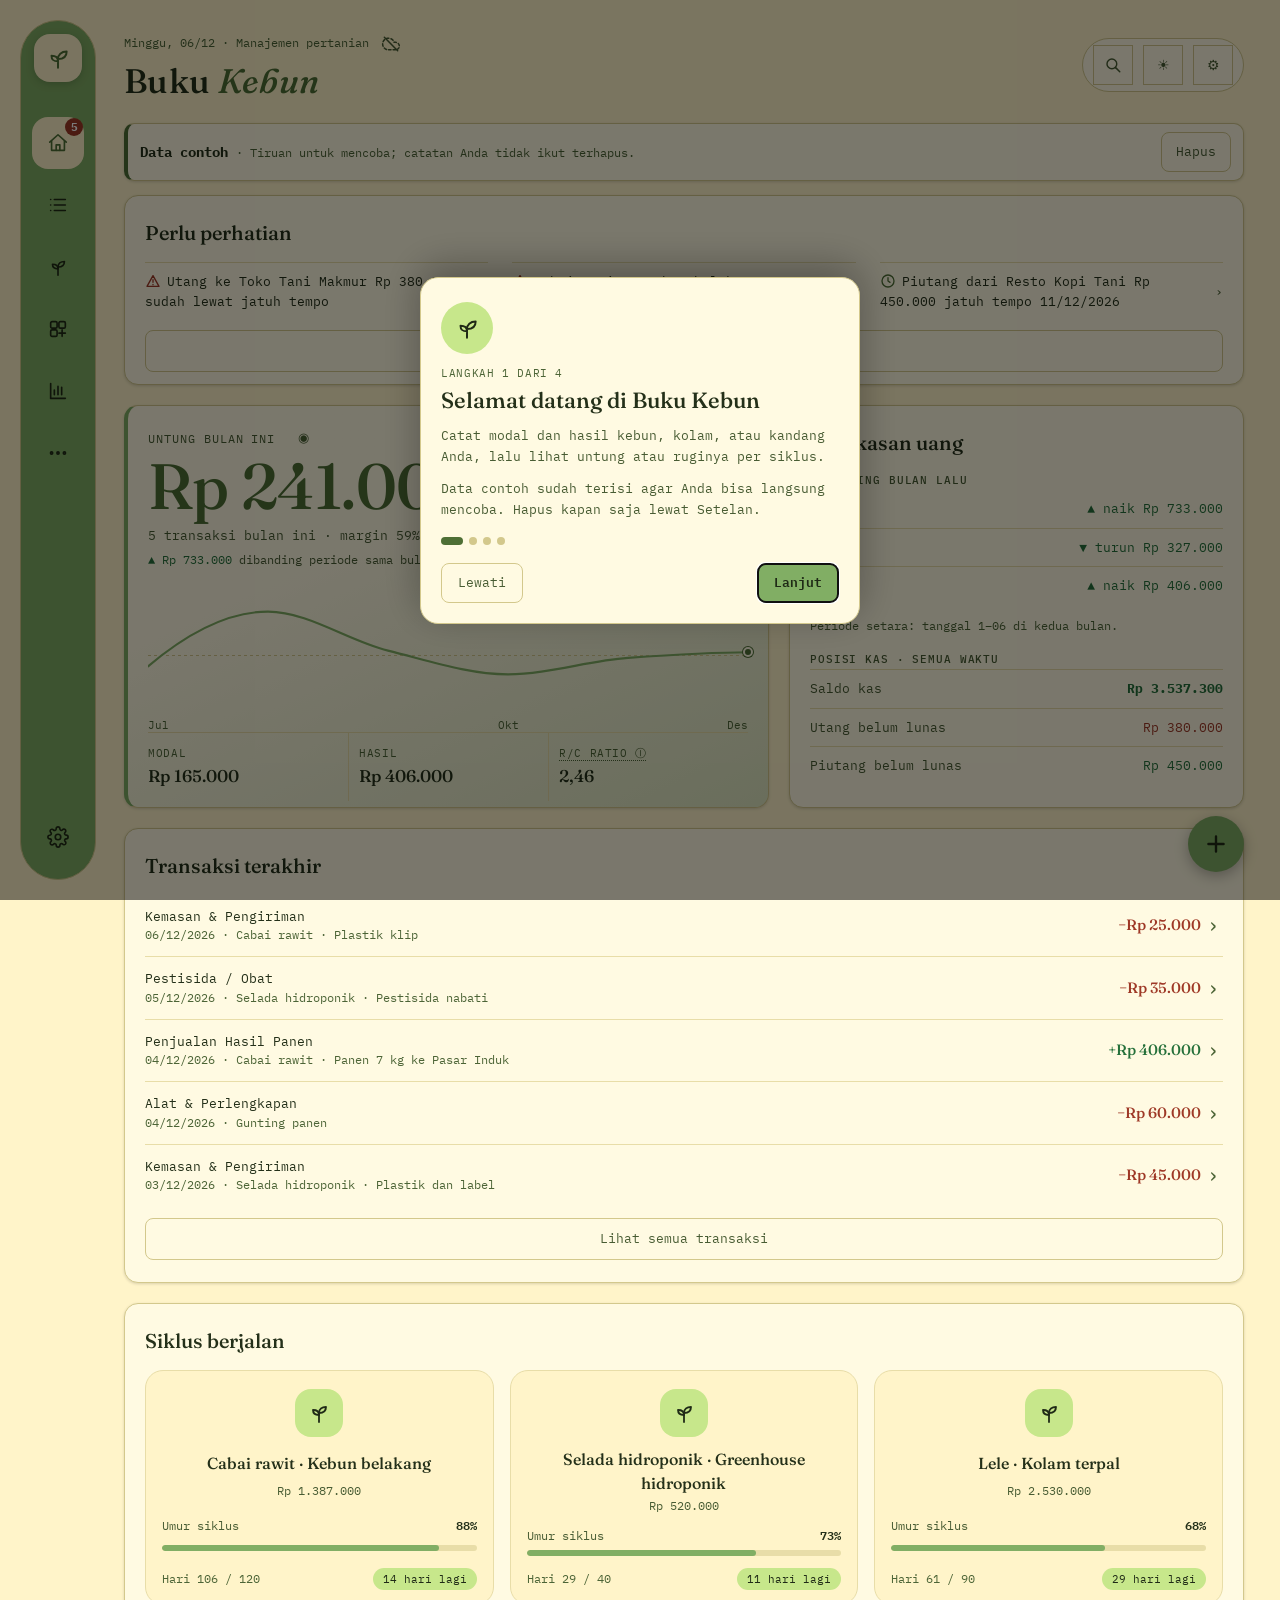
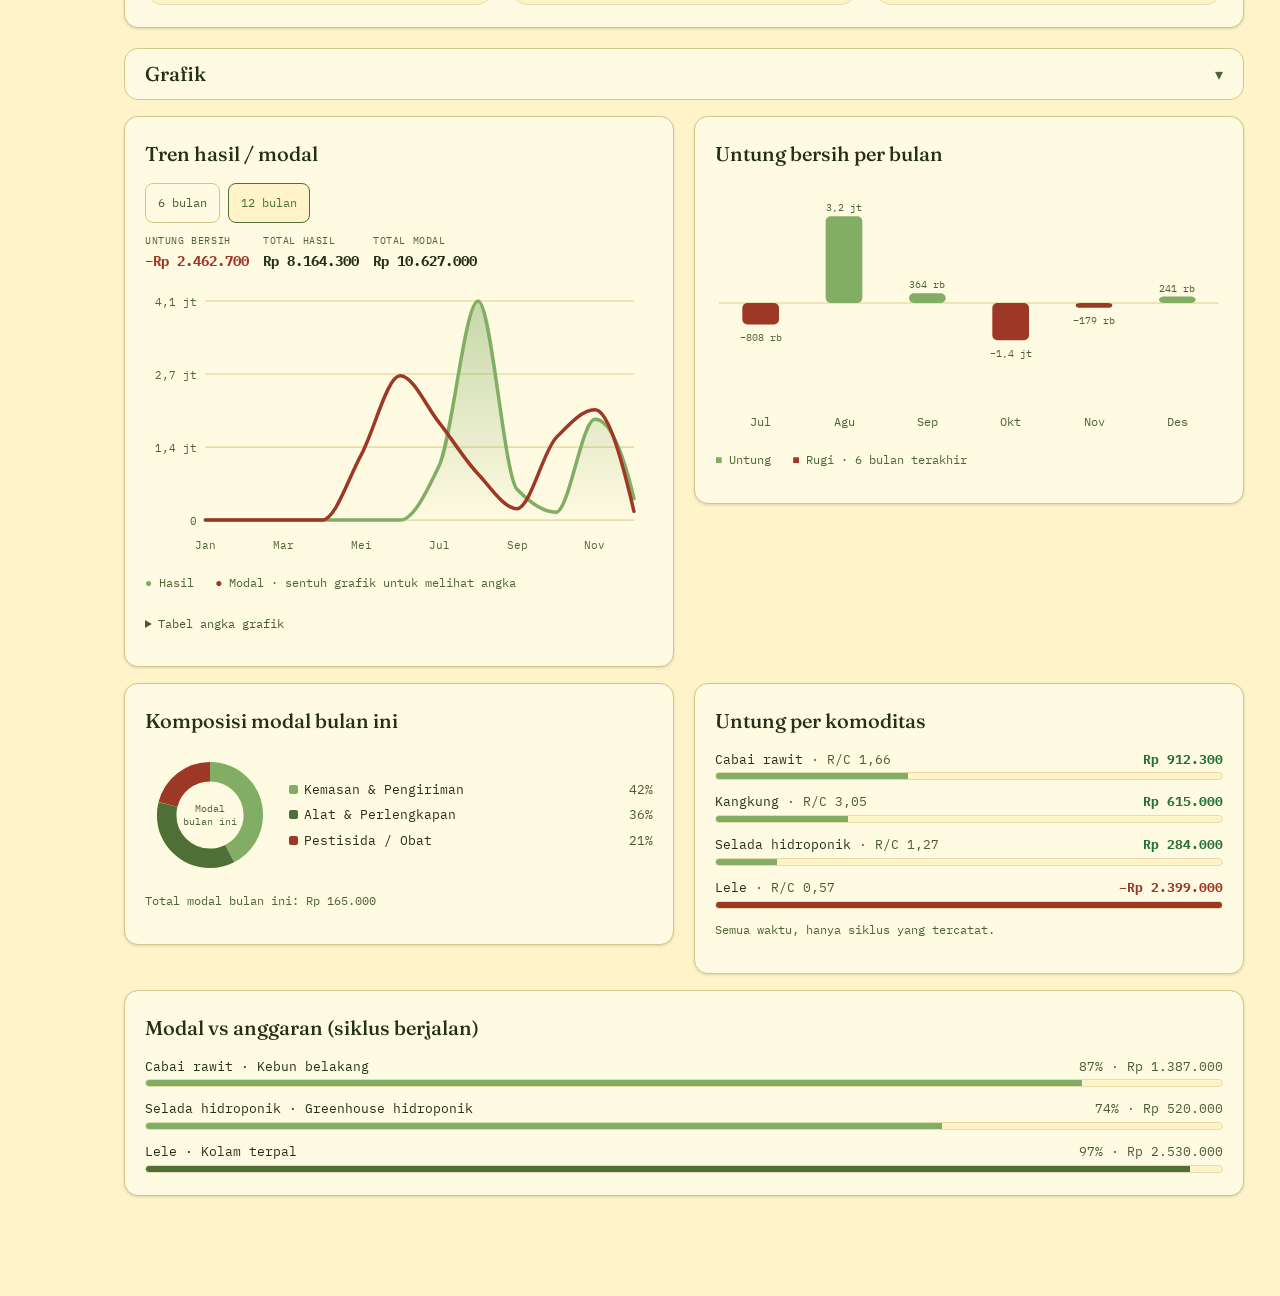
==== commit 31b194dd: "v0.1.146" ====
--- a/index.html
+++ b/index.html
@@ -13,8 +13,8 @@
 <link rel="apple-touch-icon" href="icon-192.png">
 <style>
 /* Buku Kebun — struktur gaya Jurnal Trading, palet Hijau Padi (#FFF4C9 #C7E78B #81AE64 #709053) */
-:root{--ink:#FFF4C9;--ink-raised:#FFFAE2;--paper:#243019;--paper-dim:#485C33;--paper-faint:#4C6436;--gold:#4E6F35;--gold-dim:#709053;--fill:#81AE64;--fill-hi:#C7E78B;--on-fill:#1F2A16;--act-bg:#C7E78B;--act-tx:#1F2A16;--gain:#25703A;--loss:#9E3826;--line:#D3C88C;--line-soft:#E8DDA8;color-scheme:light;box-sizing:border-box;padding-top:env(safe-area-inset-top,0px)}
-html[data-theme="dark"]{--ink:#161D12;--ink-raised:#1F2918;--paper:#FFF4C9;--paper-dim:#C4C09A;--paper-faint:#B2AE8C;--gold:#C7E78B;--gold-dim:#81AE64;--fill:#81AE64;--fill-hi:#C7E78B;--on-fill:#14200E;--act-bg:#1F2918;--act-tx:#C7E78B;--gain:#8FD08A;--loss:#E88A72;--line:#34422A;--line-soft:#27331F;color-scheme:dark}
+:root{--ink:#FFF4C9;--ink-raised:#FFFAE2;--paper:#243019;--paper-dim:#485C33;--paper-faint:#4C6436;--gold:#4E6F35;--gold-dim:#709053;--fill:#81AE64;--fill-hi:#C7E78B;--on-fill:#1F2A16;--act-bg:#C7E78B;--act-tx:#1F2A16;--gain:#25703A;--loss:#9E3826;--line:#D3C88C;--line-strong:#9C8D3C;--line-soft:#E8DDA8;color-scheme:light;box-sizing:border-box;padding-top:env(safe-area-inset-top,0px)}
+html[data-theme="dark"]{--ink:#161D12;--ink-raised:#1F2918;--paper:#FFF4C9;--paper-dim:#C4C09A;--paper-faint:#B2AE8C;--gold:#C7E78B;--gold-dim:#81AE64;--fill:#81AE64;--fill-hi:#C7E78B;--on-fill:#14200E;--act-bg:#1F2918;--act-tx:#C7E78B;--gain:#8FD08A;--loss:#E88A72;--line:#34422A;--line-strong:#5D764B;--line-soft:#27331F;color-scheme:dark}
 *{box-sizing:border-box}
 html{-webkit-text-size-adjust:100%;background:var(--ink);transition:background .2s}
 body{margin:0;background:var(--ink);color:var(--paper);font-family:'IBM Plex Mono',ui-monospace,Menlo,monospace;line-height:1.5;-webkit-font-smoothing:antialiased;transition:background .2s,color .2s}
@@ -57,7 +57,7 @@
 .row .mu{color:var(--paper-dim)}
 .row-tuju{cursor:pointer;align-items:center;min-height:44px}@media (hover:hover){.row-tuju:hover>span:first-child{color:var(--gold)}}.row-tuju:focus-visible{outline:2px solid var(--gold);outline-offset:2px}
 label{display:block;font-size:10.5px;color:var(--paper-faint);text-transform:uppercase;letter-spacing:.06em;margin:14px 0 5px}
-input,select,textarea{width:100%;font:inherit;font-size:13px;padding:10px 11px;background:var(--ink);color:var(--paper);border:1px solid var(--line);border-radius:8px}
+input,select,textarea{width:100%;font:inherit;font-size:13px;padding:10px 11px;background:var(--ink);color:var(--paper);border:1px solid var(--line-strong);border-radius:8px}
 input:focus,select:focus,textarea:focus{outline:2px solid var(--gold);outline-offset:1px}
 .seg{display:flex;gap:8px}
 .btn{font:inherit;font-size:13px;padding:10px 14px;border-radius:8px;border:1px solid var(--line);background:none;color:var(--paper-dim);cursor:pointer;flex:1}
@@ -91,8 +91,8 @@
 .bottom-nav .bnav-btn{overflow:hidden}
 .bnav-btn span{max-width:100%;overflow:hidden;text-overflow:ellipsis;white-space:nowrap}
 .row>span,.tx-n,.note{overflow-wrap:anywhere}
-html[data-scheme="emas"]{--ink:#F3EDE0;--ink-raised:#E8E0CC;--paper:#2B2415;--paper-dim:#62573F;--paper-faint:#5E5541;--gold:#9C7526;--gold-dim:#B08F4E;--fill:#C9A24B;--fill-hi:#E8D9A8;--on-fill:#2B2415;--act-bg:#E8E0CC;--act-tx:#2B2415;--gain:#3F6B38;--loss:#8F3F2B;--line:#D9CFB4;--line-soft:#E3DAC3}
-html[data-scheme="emas"][data-theme="dark"]{--ink:#1B1712;--ink-raised:#231E17;--paper:#EDE6D6;--paper-dim:#C5B9A3;--paper-faint:#B4A890;--gold:#C9A24B;--gold-dim:#8C744E;--fill:#C9A24B;--fill-hi:#C9A24B;--on-fill:#1B1712;--act-bg:#231E17;--act-tx:#C9A24B;--gain:#84AB7C;--loss:#DD8A74;--line:#3A3226;--line-soft:#2A251C;color-scheme:dark}
+html[data-scheme="emas"]{--ink:#F3EDE0;--ink-raised:#E8E0CC;--paper:#2B2415;--paper-dim:#62573F;--paper-faint:#5E5541;--gold:#7E5F1F;--gold-dim:#B08F4E;--fill:#C9A24B;--fill-hi:#E8D9A8;--on-fill:#2B2415;--act-bg:#E8E0CC;--act-tx:#2B2415;--gain:#3F6B38;--loss:#8F3F2B;--line:#D9CFB4;--line-strong:#917E49;--line-soft:#E3DAC3}
+html[data-scheme="emas"][data-theme="dark"]{--ink:#1B1712;--ink-raised:#231E17;--paper:#EDE6D6;--paper-dim:#C5B9A3;--paper-faint:#B4A890;--gold:#C9A24B;--gold-dim:#8C744E;--fill:#C9A24B;--fill-hi:#C9A24B;--on-fill:#1B1712;--act-bg:#231E17;--act-tx:#C9A24B;--gain:#84AB7C;--loss:#DD8A74;--line:#3A3226;--line-strong:#77664E;--line-soft:#2A251C;color-scheme:dark}
 .masthead-right{display:flex;align-items:center;gap:10px}
 .theme-toggle.active{color:var(--gold);border-color:var(--gold)}
 .eye{background:none;border:0;color:var(--paper-faint);cursor:pointer;font-size:13px;padding:2px 4px;margin-left:4px}
@@ -113,7 +113,7 @@
 .btn.danger{color:var(--loss);border-color:var(--loss)}
 @media (hover:hover){.btn.danger:hover{color:var(--loss);opacity:.85}}
 .dot{display:inline-block;width:9px;height:9px;border-radius:50%;margin-right:6px}
-@media (max-width:600px){.settings-row{flex-direction:column;align-items:stretch;gap:10px}.seg.sm{justify-content:flex-start}.settings-input{width:100%;text-align:left}.sec-head .note{text-align:left;max-width:none}}
+@media (max-width:600px){.settings-row{flex-direction:column;align-items:stretch;gap:10px}.seg.sm{justify-content:flex-start}.sec-head .note{text-align:left;max-width:none}}
 /* ---------- Liquid Glass bergaya iOS (v0.1.069; sakelar di Setelan, berlaku untuk semua skema dan mode) ----------
    Bahan: kaca bening berlapis (sorot spekular kiri-atas + isian tembus pandang) dengan blur kuat, saturasi tinggi,
    tepi bercahaya terarah (terang di kiri-atas, redup di kanan-bawah), dan bayangan lembut. Kontrol berbentuk kapsul,
@@ -260,7 +260,7 @@
 input[type=number]::-webkit-outer-spin-button,input[type=number]::-webkit-inner-spin-button{-webkit-appearance:none;margin:0}
 .cx{position:relative}
 .cx-native{display:none!important}
-.cx-btn{display:flex;align-items:center;justify-content:space-between;gap:10px;width:100%;min-height:40px;padding:10px 11px;font:inherit;font-size:13px;text-align:left;background:var(--ink);color:var(--paper);border:1px solid var(--line);border-radius:8px;cursor:pointer;-webkit-tap-highlight-color:transparent;transition:border-color .15s}
+.cx-btn{display:flex;align-items:center;justify-content:space-between;gap:10px;width:100%;min-height:40px;padding:10px 11px;font:inherit;font-size:13px;text-align:left;background:var(--ink);color:var(--paper);border:1px solid var(--line-strong);border-radius:8px;cursor:pointer;-webkit-tap-highlight-color:transparent;transition:border-color .15s}
 @media (hover:hover){.cx-btn:hover{border-color:var(--gold-dim)}}
 .cx-btn:focus-visible,.cx-btn[aria-expanded="true"]{outline:2px solid var(--gold);outline-offset:1px}
 .cx-val{min-width:0;overflow:hidden;text-overflow:ellipsis;white-space:nowrap}
@@ -312,7 +312,7 @@
 .hero[hidden],.stats[hidden]{display:none}
 
 /* v0.1.023 sinkron cloud */
-.sk-f{display:block;margin-top:10px}.sk-f span{display:block;font-size:12px;color:var(--paper-faint);margin-bottom:4px}.sk-f input{width:100%;font:inherit;font-size:13px;padding:10px 11px;background:var(--ink);color:var(--paper);border:1px solid var(--line);border-radius:8px}.sk-f input:focus{outline:2px solid var(--gold);outline-offset:1px}
+.sk-f{display:block;margin-top:10px}.sk-f span{display:block;font-size:12px;color:var(--paper-faint);margin-bottom:4px}.sk-f input{width:100%;font:inherit;font-size:13px;padding:10px 11px;background:var(--ink);color:var(--paper);border:1px solid var(--line-strong);border-radius:8px}.sk-f input:focus{outline:2px solid var(--gold);outline-offset:1px}
 
 /* v0.1.024 penyempurnaan UX */
 .eye{padding:10px 12px;margin:-10px -4px -10px 0;min-width:40px;min-height:40px}
@@ -432,7 +432,7 @@
 .dm-x{flex:0 0 auto;width:40px;height:40px;border:1px solid var(--line);border-radius:8px;background:none;color:var(--paper-dim);cursor:pointer;display:flex;align-items:center;justify-content:center}
 .dm-x:focus-visible{color:var(--gold);border-color:var(--gold)}@media (hover:hover){.dm-x:hover{color:var(--gold);border-color:var(--gold)}}
 .dm-x svg{width:18px;height:18px;stroke:currentColor;fill:none;stroke-width:1.8;stroke-linecap:round}
-.dm-isi{flex:1 1 auto;min-height:0;overflow-y:auto;padding:0 20px 8px;-webkit-overflow-scrolling:touch}
+.dm-isi{flex:1 1 auto;min-height:0;overflow-y:auto;padding:0 20px 8px}
 .dm-isi .row>span:last-child{text-align:right}
 .dm-sum{margin-top:14px}
 .dm-sub{font-size:10.5px;color:var(--paper-faint);text-transform:uppercase;letter-spacing:.06em;margin:16px 0 2px}
@@ -454,7 +454,7 @@
 .byr{margin-top:6px;border-top:1px solid var(--line-soft)}.byr-baris{display:flex;align-items:center;justify-content:space-between;gap:10px;padding:4px 0;border-bottom:1px solid var(--line-soft);font-size:13px}.byr-baris>span:nth-child(2){margin-left:auto}.byr-x{flex:0 0 auto;padding:6px 12px;font-size:12px;min-height:40px}
 @media print{.byr-x{display:none!important}}
 
-.rc-chips{display:flex;flex-wrap:nowrap;overflow-x:auto;position:relative;scrollbar-width:none;-webkit-overflow-scrolling:touch}.rc-chips::-webkit-scrollbar{display:none}.rc-chips .btn{flex:0 0 auto;white-space:nowrap}
+.rc-chips{display:flex;flex-wrap:nowrap;overflow-x:auto;position:relative;scrollbar-width:none}.rc-chips::-webkit-scrollbar{display:none}.rc-chips .btn{flex:0 0 auto;white-space:nowrap}
 .ang-baris{display:block;width:100%;min-height:44px;text-align:left;background:none;border:0;border-top:1px solid var(--line-soft);padding:12px 0;color:inherit;font:inherit;cursor:pointer}.ang-baris:focus-visible{background:var(--line-soft)}@media (hover:hover){.ang-baris:hover{background:var(--line-soft)}}.ang-baris .bar-ang{margin:6px 0}
 .kas-grafik{display:block;width:100%;height:auto;margin:4px 0}.kas-up{fill:var(--gain)}.kas-down{fill:var(--loss)}.kas-lbl{fill:var(--paper-faint);font-size:8px}.kas-zero{stroke:var(--line);stroke-width:1}.kas-spark{display:block;width:100%;height:40px;margin:4px 0 8px;fill:none;stroke:var(--gold);stroke-width:1.6;vector-effect:non-scaling-stroke}.kas-spark polyline{vector-effect:non-scaling-stroke}.lencana{display:inline-block;margin-left:6px;padding:0 7px;font-size:10.5px;line-height:18px;border:1px solid var(--loss);border-radius:99px;color:var(--loss)}
 
@@ -482,17 +482,20 @@
 /* v0.1.070 — geometri latar untuk efek kaca (hanya tampil saat kaca Nyala) */
 .gbg{display:none}
 html[data-glass="1"] .gbg{display:block;position:fixed;inset:0;z-index:var(--z-latar);pointer-events:none;overflow:hidden;contain:strict}
-.gbg .gs{position:absolute;display:block}
-.gbg .g1{width:clamp(220px,52vw,520px);aspect-ratio:1;border-radius:50%;right:-24%;top:-12%;background:radial-gradient(circle at 30% 28%,var(--fill-hi),var(--fill) 72%);opacity:.50}
-.gbg .g2{width:clamp(200px,46vw,460px);aspect-ratio:1;border-radius:50%;left:-16%;bottom:6%;border:clamp(14px,3.4vw,34px) solid var(--gold-dim);opacity:.38}
-.gbg .g3{width:clamp(110px,26vw,250px);aspect-ratio:1;left:7%;top:21%;border-radius:24%;transform:rotate(18deg);background:linear-gradient(135deg,var(--fill),transparent 88%);opacity:.55}
-.gbg .g4{width:clamp(120px,28vw,270px);aspect-ratio:1;right:9%;top:47%;transform:rotate(-12deg);clip-path:polygon(50% 6%,96% 92%,4% 92%);background:linear-gradient(160deg,var(--fill-hi),var(--fill));opacity:.55}
-.gbg .g5{width:clamp(160px,36vw,350px);aspect-ratio:1.15;left:48%;bottom:-7%;clip-path:polygon(25% 4%,75% 4%,100% 50%,75% 96%,25% 96%,0 50%);background:linear-gradient(200deg,var(--gold-dim),transparent 92%);opacity:.42}
-.gbg .g6{width:clamp(150px,38vw,380px);height:clamp(90px,19vh,200px);left:-3%;top:60%;background:repeating-linear-gradient(135deg,var(--fill) 0 2px,transparent 2px 15px);-webkit-mask-image:linear-gradient(90deg,#000,transparent);mask-image:linear-gradient(90deg,#000,transparent);opacity:.55}
-.gbg .g7{width:clamp(120px,30vw,300px);height:clamp(90px,17vh,190px);right:5%;bottom:21%;background:radial-gradient(circle,var(--gold-dim) 2.2px,transparent 2.8px) 0 0/19px 19px;-webkit-mask-image:linear-gradient(270deg,#000,transparent);mask-image:linear-gradient(270deg,#000,transparent);opacity:.55}
-.gbg .g8{width:clamp(60px,16vw,150px);aspect-ratio:1;border-radius:50%;left:40%;top:37%;border:3px solid var(--fill-hi);background:radial-gradient(circle at 35% 30%,rgba(255,255,255,.55),transparent 62%);opacity:.7}
-.gbg .g9{width:clamp(70px,15vw,150px);height:clamp(70px,15vw,150px);right:30%;top:7%;border-radius:0 100% 0 0;background:linear-gradient(225deg,var(--fill),transparent 86%);opacity:.45}
-html[data-glass="1"][data-theme="dark"] .gbg .g1{opacity:.20}html[data-glass="1"][data-theme="dark"] .gbg .g2{opacity:.16}html[data-glass="1"][data-theme="dark"] .gbg .g3{opacity:.20}html[data-glass="1"][data-theme="dark"] .gbg .g4{opacity:.20}html[data-glass="1"][data-theme="dark"] .gbg .g5{opacity:.16}html[data-glass="1"][data-theme="dark"] .gbg .g6{opacity:.24}html[data-glass="1"][data-theme="dark"] .gbg .g7{opacity:.24}html[data-glass="1"][data-theme="dark"] .gbg .g8{opacity:.28}html[data-glass="1"][data-theme="dark"] .gbg .g9{opacity:.16}
+/* ---------- Latar kaca: dedaunan tropis (v0.1.122), menggantikan bentuk geometri (v0.1.070) ----------
+   SVG inline statis (tanpa animasi dan tanpa filter, sesuai anggaran GPU kaca); warna memakai token --fill-hi, --fill, --gold-dim, --gold sehingga
+   mengikuti tema terang/gelap dan skema Hijau Padi/Emas Klasik. Tampil hanya saat Efek kaca Nyala. */
+.gbg svg.gb{position:absolute;display:block;overflow:visible;height:auto}
+.gbg .bt-l1,.gbg .bt-l3{fill:url(#bt-g1)}.gbg .bt-l2{fill:url(#bt-g2)}
+.gbg .bt-r{fill:none;stroke:var(--gold-dim);stroke-width:2.2;stroke-linecap:round;opacity:.7}
+.gbg .bt-v{fill:none;stroke:var(--fill-hi);stroke-width:1.8;stroke-linecap:round;opacity:.85}.gbg .bt-v2{stroke-width:1;opacity:.5}
+.gbg .bt-p{fill:url(#bt-g3);stroke:var(--fill);stroke-width:.9;stroke-opacity:.45}.gbg .bt-c{fill:var(--gold)}
+.gbg .bt-dim{opacity:.72}
+.gbg .gb-a{width:clamp(280px,62vw,640px);aspect-ratio:1;right:-9%;top:-7%;opacity:.56}
+.gbg .gb-b{width:clamp(300px,68vw,720px);aspect-ratio:560/480;left:-12%;bottom:-9%;opacity:.54}
+.gbg .gb-c{width:clamp(170px,34vw,380px);aspect-ratio:330/380;right:-3%;bottom:14%;opacity:.46}
+.gbg .gb-d{width:clamp(140px,28vw,300px);aspect-ratio:260/300;left:-6%;top:27%;opacity:.42}
+html[data-glass="1"][data-theme="dark"] .gbg .gb-a{opacity:.26}html[data-glass="1"][data-theme="dark"] .gbg .gb-b{opacity:.25}html[data-glass="1"][data-theme="dark"] .gbg .gb-c{opacity:.2}html[data-glass="1"][data-theme="dark"] .gbg .gb-d{opacity:.18}
 @media print{.gbg{display:none!important}}
 
 /* v0.1.070 — keterbacaan di atas kaca bening */
@@ -620,15 +623,15 @@
   body[data-hal="beranda"] header.masthead{grid-column:1/-1;grid-row:2}
   body[data-hal="beranda"] #app{display:contents}
   body[data-hal="beranda"] #app>.info-contoh{grid-column:1/-1;grid-row:3;margin:0 0 20px}
-  body[data-hal="beranda"] #heroCard{grid-column:1/7;grid-row:4/6;margin:0 0 20px;align-self:stretch;display:flex;flex-direction:column}
+  body[data-hal="beranda"] #heroCard{grid-column:1/7;grid-row:5/7;margin:0 0 20px;align-self:stretch;display:flex;flex-direction:column}
   body[data-hal="beranda"] #heroCard .stats{margin-top:auto}
   body[data-hal="beranda"] #heroCard>.hero{margin-bottom:14px}
   body[data-hal="beranda"] #app>[data-bx]{margin:0 0 20px;min-width:0}
-  body[data-hal="beranda"] #app>[data-bx="kas"]{grid-column:7/10;grid-row:4}
-  body[data-hal="beranda"] #app>[data-bx="banding"]{grid-column:7/10;grid-row:5}
-  body[data-hal="beranda"] #app>[data-bx="tx"]{grid-column:10/13;grid-row:4/6;align-self:stretch}
-  body[data-hal="beranda"] #app>[data-bx="perhatian"],body[data-hal="beranda"] #app>[data-bx="siklus"]{grid-column:span 6;grid-row:6}
-  body[data-hal="beranda"] #app>[data-bx="grafik"]{grid-column:1/-1;grid-row:7}
+  body[data-hal="beranda"] #app>[data-bx="perhatian"]{grid-column:1/-1;grid-row:4}
+  body[data-hal="beranda"] #app>[data-bx="uang"]{grid-column:7/10;grid-row:5/7;align-self:stretch}
+  body[data-hal="beranda"] #app>[data-bx="tx"]{grid-column:10/13;grid-row:5/7;align-self:stretch}
+  body[data-hal="beranda"] #app>[data-bx="siklus"]{grid-column:1/-1;grid-row:7}
+  body[data-hal="beranda"] #app>[data-bx="grafik"]{grid-column:1/-1;grid-row:8}
   /* Grafik Beranda: dua kolom, tinggi grafik dibatasi */
   .dash-grid{display:grid;grid-template-columns:repeat(2,minmax(0,1fr));column-gap:20px;align-items:start}
   .dash-grid>.dash{min-width:0}
@@ -638,14 +641,14 @@
 /* Desktop sempit (1100–1359px): kolom tengah dan kanan digabung agar kartu tidak terlalu tinggi */
 @media (min-width:1100px) and (max-width:1359px){
   body[data-hal="beranda"] #heroCard{grid-column:1/8}
-  body[data-hal="beranda"] #app>[data-bx="kas"],body[data-hal="beranda"] #app>[data-bx="banding"]{grid-column:8/13}
-  body[data-hal="beranda"] #app>[data-bx="perhatian"],body[data-hal="beranda"] #app>[data-bx="tx"]{grid-column:span 6;grid-row:6;align-self:start}
-  body[data-hal="beranda"] #app>[data-bx="siklus"]{grid-column:1/-1;grid-row:7}
-  body[data-hal="beranda"] #app>[data-bx="grafik"]{grid-row:8}
+  body[data-hal="beranda"] #app>[data-bx="uang"]{grid-column:8/13}
+  body[data-hal="beranda"] #app>[data-bx="tx"]{grid-column:1/-1;grid-row:7;align-self:start}
+  body[data-hal="beranda"] #app>[data-bx="siklus"]{grid-column:1/-1;grid-row:8}
+  body[data-hal="beranda"] #app>[data-bx="grafik"]{grid-row:9}
 }
 /* Beranda kosong (tanpa Posisi kas dan Dibanding): Transaksi terakhir mengisi kolom kanan penuh */
 @media (min-width:1360px){
-  body[data-hal="beranda"] #app:not(:has(>[data-bx="kas"]))>[data-bx="tx"]{grid-column:7/13}
+  body[data-hal="beranda"] #app:not(:has(>[data-bx="uang"]))>[data-bx="tx"]{grid-column:7/13}
 }
 
 /* ---------- Layout desktop, Tahap 0-C (v0.1.081): kartu Siklus berjalan dan tren hero ---------- */
@@ -653,7 +656,8 @@
 @media (min-width:1100px){
   body[data-hal="beranda"] #heroCard .hero-spark{height:auto;flex:1 1 auto;min-height:90px;max-height:210px}
   body[data-hal="beranda"] .hero-spark-lbl:not([hidden]){display:flex;justify-content:space-between;font-size:10.5px;color:var(--paper-faint);margin-top:4px}
-  body[data-hal="beranda"] .sk-grid{display:grid;grid-template-columns:repeat(auto-fill,minmax(220px,1fr));gap:16px;margin-top:14px}
+  body[data-hal="beranda"] .sk-grid{display:grid;grid-template-columns:repeat(auto-fit,minmax(260px,1fr));gap:16px;margin-top:14px}
+  body[data-hal="beranda"] .sk-grid:has(>.sk-kartu:only-child){grid-template-columns:minmax(260px,420px)} /* v0.1.130: satu siklus tidak melebar penuh */
   body[data-hal="beranda"] .sk-kartu{display:flex;flex-direction:column;align-items:stretch;gap:0;padding:18px 16px 14px;border:1px solid var(--line-soft);border-radius:18px;background:var(--ink);text-align:center}
   @media (hover:hover){body[data-hal="beranda"] .sk-kartu:hover{border-color:var(--gold-dim)}}
   body[data-hal="beranda"] .sk-kartu::after{display:none}
@@ -671,11 +675,6 @@
   body[data-hal="beranda"] .sk-pil{padding:3px 10px;border-radius:999px;background:var(--act-bg);color:var(--act-tx);font-size:11px;white-space:nowrap}
   body[data-hal="beranda"] .sk-pil.lewat{background:transparent;border:1px solid var(--loss);color:var(--loss)}
   html[data-glass="1"] body[data-hal="beranda"] .sk-kartu{background:var(--glass-input);border-color:var(--glass-edge)}
-}
-@media (min-width:1360px){
-  body[data-hal="beranda"] #app>[data-bx="perhatian"]{grid-column:span 4}
-  body[data-hal="beranda"] #app>[data-bx="siklus"]{grid-column:span 8}
-  body[data-hal="beranda"] #app:not(:has(>[data-bx="perhatian"]))>[data-bx="siklus"]{grid-column:1/-1}
 }
 
 /* ---------- Layout desktop, Tahap 0-D (v0.1.082): halaman selain Beranda ---------- */
@@ -848,7 +847,7 @@
 .sk-kuat i{display:block;height:100%;width:0;transition:width .15s}
 .sk-k1{background:var(--loss)}.sk-k2{background:var(--gold)}.sk-k3{background:var(--fill)}
 .sk-setuju{display:flex;gap:10px;align-items:flex-start;margin-top:12px;font-size:12.5px;line-height:1.55;color:var(--paper-dim);text-transform:none;letter-spacing:0;cursor:pointer}
-.sk-setuju input{-webkit-appearance:none;appearance:none;width:22px;height:22px;flex:0 0 auto;margin:1px 0 0;padding:0;border:1px solid var(--line);border-radius:6px;background:var(--ink);position:relative;cursor:pointer}
+.sk-setuju input{-webkit-appearance:none;appearance:none;width:22px;height:22px;flex:0 0 auto;margin:1px 0 0;padding:0;border:1px solid var(--line-strong);border-radius:6px;background:var(--ink);position:relative;cursor:pointer}
 .sk-setuju input:checked{background:var(--fill);border-color:var(--gold)}
 .sk-setuju input:checked::after{content:"";position:absolute;left:6px;top:2px;width:6px;height:11px;border:solid var(--on-fill);border-width:0 2.5px 2.5px 0;transform:rotate(45deg)}
 .sk-setuju input:focus-visible{outline:2px solid var(--gold);outline-offset:2px}
@@ -967,19 +966,195 @@
 @media (max-width:1099px){.tx-panel{display:none!important}}
 @media print{.tx-panel{display:none!important}}
 
+/* v0.1.122 — cetak langsung halaman Transaksi: tabel ringkas A4, tanpa antarmuka filter */
+.cetak-saja{display:none}
+@media print{
+  .cetak-saja{display:block;margin:6pt 0;font-size:9pt;color:#222}
+  body[data-hal="transaksi"] #app>section:first-child{display:none!important}
+  .tt{table-layout:auto;font-size:9pt;margin-top:4pt}
+  .tt th.pilih,.tt th.aksi,.tt td.tt-c,.tt td.tt-x{display:none!important}
+  .tt th{position:static;background:none;border-bottom:1pt solid #000}
+  .tt-th{color:#000;padding:4pt 5pt}
+  .tt thead{display:table-header-group}
+  .tt tr{break-inside:avoid}
+  .tt td{white-space:normal;overflow:visible;text-overflow:clip;padding:4pt 5pt;border-bottom:.5pt solid #999}
+  .tt .tanggal{width:62pt}.tt .jumlah{width:76pt}.tt .kategori{width:20%}.tt .siklus{width:14%}
+  .tt-buka{color:#000}.tt tr.tt-sel td,.tt tr.tt-aktif td{background:none!important;box-shadow:none!important}
+  .tt td.up,.tt td.down{color:#000!important}
+}
+@media print{
+  /* kartu hasil Transaksi boleh terbelah antar halaman (aturan umum section menahan seluruh kartu di satu halaman) */
+  body[data-hal="transaksi"] #txHasil{break-inside:auto!important;background:none!important;border:0!important;box-shadow:none!important;padding:0!important;-webkit-backdrop-filter:none!important;backdrop-filter:none!important}
+}
+
+/* ===== Header ringan (v0.1.125, Fase 6G Tahap 1) ===== */
+@keyframes sk-denyut{0%,100%{opacity:.35}50%{opacity:1}}
+.sk-sibuk::before{animation:sk-denyut 1.2s ease-in-out infinite}
+@media (prefers-reduced-motion:reduce){.sk-sibuk::before{animation:none}}
+@media (max-width:1099px){
+  header.masthead{padding:20px 0 14px}
+  .updated{margin-top:8px}
+}
+.tg-hs{display:none}
+@media (max-width:430px){.tg-hl{display:none}.tg-hs{display:inline}}
+@media (max-width:379px){.tg-ket{display:none}}
+
+/* ===== Bilah ringkas saat gulir (v0.1.126, Fase 6G Tahap 2): hanya <1100 px, bukan cetak ===== */
+.hr{position:fixed;top:0;left:0;right:0;z-index:var(--z-nav);padding-top:env(safe-area-inset-top,0px);background:var(--ink);border-bottom:1px solid var(--line);transform:translateY(-100%);visibility:hidden;transition:transform .18s ease,visibility 0s .18s}
+.hr.on{transform:none;visibility:visible;transition:transform .18s ease,visibility 0s}
+.hr-in{display:flex;align-items:center;gap:10px;height:52px;max-width:920px;margin:0 auto;padding:0 16px}
+.hr-btn{flex:0 0 auto;width:40px;height:40px}
+.hr-btn[hidden]{display:none}
+.hr-judul{flex:1;min-width:0;min-height:40px;text-align:left;background:none;border:0;padding:0;font-family:'Fraunces',Georgia,serif;font-weight:500;font-size:17px;color:var(--paper);white-space:nowrap;overflow:hidden;text-overflow:ellipsis;cursor:pointer}
+.hr-judul:focus-visible{outline:2px solid var(--gold);outline-offset:2px}
+.hr-sk{flex:0 0 auto;display:inline-flex;width:22px;height:22px;color:var(--paper-dim)}
+.hr-sk svg{width:100%;height:100%;fill:none;stroke:currentColor;stroke-width:1.8;stroke-linecap:round;stroke-linejoin:round}
+.hr-sk.sk-ok{color:var(--gain)}
+.hr-sk.sk-gagal{color:var(--loss)}
+.hr-sk.sk-sibuk{color:var(--gold);animation:sk-denyut 1.2s ease-in-out infinite}
+@media (max-width:1099px){html{scroll-padding-top:64px}}
+@media (min-width:1100px){.hr{display:none}}
+@media print{.hr{display:none!important}}
+@media (prefers-reduced-motion:reduce){.hr,.hr.on{transition:none}.hr-sk.sk-sibuk{animation:none}}
+
+/* ===== Optimasi Beranda (v0.1.127): nilai Rp pada baris kartu tidak putus setelah "Rp"; label yang panjang yang membungkus ===== */
+[data-bx="uang"] .row>span:last-child{white-space:nowrap;text-align:right;flex-shrink:0}
+[data-bx="uang"] .row>span:first-child{min-width:0}
+/* v0.1.128: kartu Ringkasan uang (gabungan Dibanding dan Posisi kas) */
+[data-bx="uang"] h3{margin:16px 0 2px;font-size:11px;font-weight:500;letter-spacing:.08em;text-transform:uppercase;color:var(--paper-dim)}
+[data-bx="uang"] h2+h3{margin-top:4px}
+
+/* v0.1.128 (desktop): Perlu perhatian jadi pita selebar penuh di atas hero; butir tersusun tiga kolom */
+@media (min-width:1100px){
+  body[data-hal="beranda"] #app>[data-bx="perhatian"]{display:grid;grid-template-columns:repeat(3,minmax(0,1fr));column-gap:24px;padding-bottom:12px}
+  body[data-hal="beranda"] #app>[data-bx="perhatian"]>h2,body[data-hal="beranda"] #app>[data-bx="perhatian"]>.btn{grid-column:1/-1}
+  body[data-hal="beranda"] #app>[data-bx="perhatian"]>.row-tuju{border-top:1px solid var(--line-soft)}
+}
+
+/* ===== v0.1.129: ikon Perlu perhatian (SVG), banner Data contoh lebih tipis ===== */
+.pi{width:16px;height:16px;flex:none;fill:none;stroke:currentColor;stroke-width:2;stroke-linecap:round;stroke-linejoin:round;vertical-align:-3px;margin-right:6px}
+.pi.lewat{color:var(--loss)}.pi.dekat{color:var(--gold)}.pi.jurnal{color:var(--paper-dim)}
+.info-contoh{padding:8px 12px;line-height:1.4}
+.info-contoh .ic-row{align-items:center}
+.info-contoh .note{display:inline;margin:0}
+.info-contoh .btn{min-height:40px;padding-top:6px;padding-bottom:6px}
+@media (min-width:1100px){body[data-hal="beranda"] #app>.info-contoh{margin-bottom:14px}}
+
+/* v0.1.132: titik "perlu perhatian" pada ikon Beranda di bilah bawah HP (angka tetap hanya di rail desktop) */
+@media (max-width:1099px){
+  #bnav [data-go="beranda"]{position:relative}
+  #bnav .rail-badge{display:block;position:absolute;top:4px;left:calc(50% + 5px);width:9px;height:9px;min-width:0;padding:0;border-radius:50%;font-size:0;line-height:0;overflow:hidden;background:var(--gold);box-shadow:0 0 0 2px var(--ink-raised)}
+  #bnav .rail-badge.lewat{background:var(--loss)}
+}
+/* v0.1.131: keterangan banner Data contoh singkat di HP (satu baris), lengkap di layar lebar */
+.info-contoh .ic-s{display:none}
+@media (max-width:599px){.info-contoh .ic-p{display:none}.info-contoh .ic-s{display:inline}}
+
+/* ===== Pencarian cepat (v0.1.133, Fase 6G Tahap 3; docs/CARI.md) ===== */
+.cari-btn{display:inline-flex;align-items:center;justify-content:center;padding:0}
+.cari-btn svg{width:18px;height:18px;stroke:currentColor;fill:none;stroke-width:1.9;stroke-linecap:round}
+@media (max-width:379px){.masthead-right{gap:6px}}
+.dm-lapis.cr-lapis{align-items:flex-start}
+.dm-kartu.cr-kartu{max-width:560px;max-height:88vh;max-height:88dvh;padding-top:env(safe-area-inset-top,0px);border-top:0;border-bottom:1px solid var(--line);border-radius:0 0 18px 18px;box-shadow:0 10px 40px rgba(0,0,0,.3)}
+html[data-glass="1"] .dm-kartu.cr-kartu{border-radius:0 0 30px 30px;border-bottom:1px solid var(--glass-edge)}
+@media (min-width:721px){.dm-lapis.cr-lapis{padding-top:9vh}.dm-kartu.cr-kartu{border-top:1px solid var(--line);border-radius:18px;padding-top:0}html[data-glass="1"] .dm-kartu.cr-kartu{border-radius:30px}}
+.cr-kartu .dm-kepala{padding-top:16px}
+.cr-kartu .dm-isi{padding-bottom:16px}
+.cr-kartu .dm-judul{font-size:20px}
+.cr-info{margin:14px 0 4px}
+.cr-baris{display:flex;align-items:center;gap:12px;width:100%;min-height:52px;padding:8px 6px;background:none;border:0;border-bottom:1px solid var(--line-soft);border-radius:0;color:inherit;font:inherit;text-align:left;cursor:pointer}
+.cr-baris:focus-visible,.cr-lagi:focus-visible{outline:2px solid var(--gold);outline-offset:-2px;background:var(--act-bg)}
+@media (hover:hover){.cr-baris:hover{background:var(--act-bg)}}
+.cr-l{display:flex;flex-direction:column;gap:2px;min-width:0;flex:1}
+.cr-n{font-size:13px;overflow:hidden;text-overflow:ellipsis;white-space:nowrap}
+.cr-l .note{margin:0;overflow:hidden;text-overflow:ellipsis;white-space:nowrap}
+.cr-a{flex:0 0 auto;font-variant-numeric:tabular-nums;white-space:nowrap}
+.cr-lagi{display:block;width:100%;min-height:44px;margin-top:8px;padding:8px 12px;background:none;border:1px dashed var(--line-strong);border-radius:8px;color:var(--gold);font:inherit;font-size:12.5px;cursor:pointer}
+@media (hover:hover){.cr-lagi:hover{background:var(--act-bg)}}
+.cr-chip{display:flex;flex-wrap:wrap;gap:8px;margin-top:6px}
+.cr-chip .btn{min-height:40px;width:auto;padding:6px 12px}
+@media (prefers-reduced-motion:no-preference){.dm-kartu.cr-kartu{animation-name:crTurun}@keyframes crTurun{from{transform:translateY(-24px);opacity:.6}to{transform:none;opacity:1}}}
+@media print{.cari-btn{display:none!important}}
+
+/* ===== Sparkline hero interaktif (v0.1.138, docs/HERO.md) ===== */
+.hero-spark-lbl:not([hidden]){display:block;position:relative;height:14px;font-size:10.5px;color:var(--paper-faint);margin-top:4px}
+.hero-spark[tabindex]{cursor:crosshair;touch-action:pan-y;-webkit-tap-highlight-color:transparent}
+.hero-spark[tabindex]:focus{outline:none}
+.hero-spark.kb:focus{outline:2px solid var(--gold);outline-offset:4px;border-radius:4px}
+.hs-titik{position:absolute;width:10px;height:10px;margin:-5px 0 0 -5px;border-radius:50%;background:var(--gold);border:2px solid var(--ink-raised);box-shadow:0 0 0 1px var(--gold);pointer-events:none;transition:transform .12s}
+.hs-titik.on{transform:scale(1.25)}
+@media (prefers-reduced-motion:reduce){.hs-titik{transition:none}}
+@media print{.hs-titik{display:none!important}}
+
+/* ===== v0.1.143 — Setelan: kontrol ringkas rata kanan, pilihan sama lebar ===== */
+/* Baris dengan saklar, angka, atau nilai tetap satu baris di HP: teks di kiri, kontrol rata kanan */
+.settings-row:has(>.sw-wrap),.settings-row.baris{flex-direction:row;align-items:center;gap:14px}
+.settings-row:has(>.sw-wrap)>.settings-desc,.settings-row.baris>.settings-desc{flex:1 1 0}
+.sw-t{min-width:42px}
+@media (min-width:601px){.sw-lebar{min-width:80px}}
+/* HP: saklar di atas, teks status tepat di bawahnya, keduanya rata kanan; deskripsi mendapat lebih banyak lebar */
+@media (max-width:600px){.sw-wrap{flex-direction:column-reverse;align-items:flex-end;gap:4px}.sw-t{min-width:0;font-size:11.5px}}
+/* Pilihan (Terang/Gelap/Otomatis dst.) di HP: satu baris penuh, tiap tombol sama lebar */
+.settings-row .seg.pilih{flex-wrap:nowrap}
+@media (max-width:600px){.settings-row .seg.pilih{width:100%;gap:6px}.settings-row .seg.pilih .btn{flex:1 1 0;min-width:0;padding-left:6px;padding-right:6px;white-space:nowrap}}
+.in-sfx{display:flex;align-items:center;gap:6px;flex:0 0 auto}
+.in-sfx .settings-input{width:72px}
+.in-sfx span{font-size:13px;color:var(--paper-dim)}
+.settings-row .nilai{font-size:13px;font-weight:500;color:var(--paper-dim);flex:0 0 auto}
+.btn-teks{display:inline-flex;align-items:center;min-height:40px;margin-top:2px;padding:0;border:0;background:none;font:inherit;font-size:12px;color:var(--gold);text-decoration:underline;text-underline-offset:3px;cursor:pointer}
+.btn-teks:focus-visible{outline:2px solid var(--gold);outline-offset:2px;border-radius:4px}
+.lipat.tetap>summary{cursor:default}.lipat.tetap>summary::after{content:none}.lipat.tetap>summary:focus-visible{outline:none}
+
+/* ===== v0.1.144 — Setelan: pencarian dan Zona berbahaya ===== */
+.st-cari{margin-bottom:14px}
+.st-cari input{font-size:14px;padding:11px 12px}
+.st-kosong{display:none;text-align:center;padding:18px 0}
+.st-kosong.on{display:block}
+.st-sb{display:none}
+section.bahaya{border-color:var(--loss)}
+
+/* ===== v0.1.145 — status sinkron di header berupa ikon awan ===== */
+button.sk-chip.sk-ikon{width:32px;height:32px;padding:0;margin-left:6px;justify-content:center;border-color:transparent;color:var(--paper-dim)}
+.sk-chip.sk-ikon::before{content:none}
+.sk-ikon svg{width:20px;height:20px;fill:none;stroke:currentColor;stroke-width:1.8;stroke-linecap:round;stroke-linejoin:round}
+button.sk-ikon.sk-ok{color:var(--gain)}
+button.sk-ikon.sk-gagal{color:var(--loss)}
+button.sk-ikon.sk-sibuk{color:var(--gold)}
+.sk-ikon.sk-sibuk svg{animation:sk-denyut 1.2s ease-in-out infinite}
+@media (prefers-reduced-motion:reduce){.sk-ikon.sk-sibuk svg{animation:none}}
+
+/* ===== v0.1.146 — titik Beranda di bilah bawah: butir akan datang berwarna amber ===== */
+/* --gold di skema Hijau berwarna hijau, sehingga titik "akan datang" tampak hijau di atas kaca hijau; token --warn khusus status peringatan */
+:root{--warn:#A86400}
+html[data-theme="dark"]{--warn:#F2C14E}
+@media (max-width:1099px){
+  #bnav .rail-badge:not(.lewat){background:var(--warn)}
+  html[data-glass="1"] #bnav .rail-badge{box-shadow:0 0 0 2px rgba(255,255,255,.55),0 1px 3px rgba(0,0,0,.25)}
+  html[data-glass="1"][data-theme="dark"] #bnav .rail-badge{box-shadow:0 0 0 2px rgba(22,29,18,.7),0 1px 3px rgba(0,0,0,.4)}
+}
+
 </style>
 </head>
 <body>
-<div class="gbg" aria-hidden="true"><i class="gs g1"></i><i class="gs g2"></i><i class="gs g3"></i><i class="gs g4"></i><i class="gs g5"></i><i class="gs g6"></i><i class="gs g7"></i><i class="gs g8"></i><i class="gs g9"></i></div>
+<div class="gbg" aria-hidden="true"><svg width="0" height="0" focusable="false" style="position:absolute"><defs><linearGradient id="bt-g1" x1="0" y1="0" x2="1" y2="1"><stop offset="0" style="stop-color:var(--fill-hi)"/><stop offset="1" style="stop-color:var(--fill)"/></linearGradient><linearGradient id="bt-g2" x1="0" y1="0" x2="1" y2="1"><stop offset="0" style="stop-color:var(--fill)"/><stop offset="1" style="stop-color:var(--gold-dim)"/></linearGradient><linearGradient id="bt-g3" x1="0" y1="1" x2="0" y2="0"><stop offset="0" style="stop-color:var(--fill-hi)"/><stop offset="1" style="stop-color:#fff"/></linearGradient><path id="bt-lf" d="M0 0 C 6 -12 6 -42 0 -66 C -6 -42 -6 -12 0 0Z"/><path id="bt-lg" d="M0 0 C 4 -10 4 -34 0 -58 C -4 -34 -4 -10 0 0Z"/><g id="bt-palm"><path class="bt-r" d="M0 0 Q60 -170 170 -300"/><use href="#bt-lf" class="bt-l1" transform="translate(15.1 -40.2) rotate(-34.2) scale(1.1 0.8)"/><use href="#bt-lf" class="bt-l1" transform="translate(15.1 -40.2) rotate(77.8) scale(1.1 0.8)"/><use href="#bt-lf" class="bt-l1" transform="translate(22.4 -57.9) rotate(-33.2) scale(1.1 0.9)"/><use href="#bt-lf" class="bt-l1" transform="translate(22.4 -57.9) rotate(78.8) scale(1.1 0.9)"/><use href="#bt-lf" class="bt-l1" transform="translate(29.9 -75.3) rotate(-32.1) scale(1.1 1)"/><use href="#bt-lf" class="bt-l1" transform="translate(29.9 -75.3) rotate(79.9) scale(1.1 1)"/><use href="#bt-lf" class="bt-l1" transform="translate(37.7 -92.5) rotate(-31) scale(1.1 1)"/><use href="#bt-lf" class="bt-l1" transform="translate(37.7 -92.5) rotate(81) scale(1.1 1)"/><use href="#bt-lf" class="bt-l1" transform="translate(45.8 -109.4) rotate(-29.9) scale(1.1 1.1)"/><use href="#bt-lf" class="bt-l1" transform="translate(45.8 -109.4) rotate(82.1) scale(1.1 1.1)"/><use href="#bt-lf" class="bt-l1" transform="translate(54.2 -126.1) rotate(-28.8) scale(1.1 1.1)"/><use href="#bt-lf" class="bt-l1" transform="translate(54.2 -126.1) rotate(83.2) scale(1.1 1.1)"/><use href="#bt-lf" class="bt-l1" transform="translate(62.9 -142.6) rotate(-27.7) scale(1.1 1.1)"/><use href="#bt-lf" class="bt-l1" transform="translate(62.9 -142.6) rotate(84.3) scale(1.1 1.1)"/><use href="#bt-lf" class="bt-l1" transform="translate(71.9 -158.9) rotate(-26.5) scale(1.1 1.1)"/><use href="#bt-lf" class="bt-l1" transform="translate(71.9 -158.9) rotate(85.5) scale(1.1 1.1)"/><use href="#bt-lf" class="bt-l1" transform="translate(81.1 -174.9) rotate(-25.4) scale(1.1 1.1)"/><use href="#bt-lf" class="bt-l1" transform="translate(81.1 -174.9) rotate(86.6) scale(1.1 1.1)"/><use href="#bt-lf" class="bt-l1" transform="translate(90.7 -190.7) rotate(-24.3) scale(1.1 1.1)"/><use href="#bt-lf" class="bt-l1" transform="translate(90.7 -190.7) rotate(87.7) scale(1.1 1.1)"/><use href="#bt-lf" class="bt-l1" transform="translate(100.5 -206.3) rotate(-23.1) scale(1.1 1.1)"/><use href="#bt-lf" class="bt-l1" transform="translate(100.5 -206.3) rotate(88.9) scale(1.1 1.1)"/><use href="#bt-lf" class="bt-l1" transform="translate(110.6 -221.6) rotate(-22) scale(1.1 1)"/><use href="#bt-lf" class="bt-l1" transform="translate(110.6 -221.6) rotate(90) scale(1.1 1)"/><use href="#bt-lf" class="bt-l1" transform="translate(121.1 -236.7) rotate(-20.8) scale(1.1 1)"/><use href="#bt-lf" class="bt-l1" transform="translate(121.1 -236.7) rotate(91.2) scale(1.1 1)"/><use href="#bt-lf" class="bt-l1" transform="translate(131.8 -251.6) rotate(-19.7) scale(1.1 0.9)"/><use href="#bt-lf" class="bt-l1" transform="translate(131.8 -251.6) rotate(92.3) scale(1.1 0.9)"/><use href="#bt-lf" class="bt-l1" transform="translate(142.8 -266.2) rotate(-18.5) scale(1.1 0.8)"/><use href="#bt-lf" class="bt-l1" transform="translate(142.8 -266.2) rotate(93.5) scale(1.1 0.8)"/><use href="#bt-lf" class="bt-l1" transform="translate(154 -280.6) rotate(-17.4) scale(1.1 0.7)"/><use href="#bt-lf" class="bt-l1" transform="translate(154 -280.6) rotate(94.6) scale(1.1 0.7)"/><use href="#bt-lf" class="bt-l1" transform="translate(165.6 -294.8) rotate(-16.2) scale(1.1 0.6)"/><use href="#bt-lf" class="bt-l1" transform="translate(165.6 -294.8) rotate(95.8) scale(1.1 0.6)"/></g><g id="bt-fern"><path class="bt-r" d="M0 0 Q-34 -120 -96 -230"/><use href="#bt-lg" class="bt-l2" transform="translate(-8.6 -28.7) rotate(-87.5) scale(0.7 0.4)"/><use href="#bt-lg" class="bt-l2" transform="translate(-8.6 -28.7) rotate(52.5) scale(0.7 0.4)"/><use href="#bt-lg" class="bt-l2" transform="translate(-11.7 -38.4) rotate(-88) scale(0.7 0.5)"/><use href="#bt-lg" class="bt-l2" transform="translate(-11.7 -38.4) rotate(52) scale(0.7 0.5)"/><use href="#bt-lg" class="bt-l2" transform="translate(-14.9 -48) rotate(-88.6) scale(0.7 0.5)"/><use href="#bt-lg" class="bt-l2" transform="translate(-14.9 -48) rotate(51.4) scale(0.7 0.5)"/><use href="#bt-lg" class="bt-l2" transform="translate(-18.2 -57.7) rotate(-89.1) scale(0.7 0.5)"/><use href="#bt-lg" class="bt-l2" transform="translate(-18.2 -57.7) rotate(50.9) scale(0.7 0.5)"/><use href="#bt-lg" class="bt-l2" transform="translate(-21.6 -67.3) rotate(-89.7) scale(0.7 0.6)"/><use href="#bt-lg" class="bt-l2" transform="translate(-21.6 -67.3) rotate(50.3) scale(0.7 0.6)"/><use href="#bt-lg" class="bt-l2" transform="translate(-25 -76.9) rotate(-90.3) scale(0.7 0.6)"/><use href="#bt-lg" class="bt-l2" transform="translate(-25 -76.9) rotate(49.7) scale(0.7 0.6)"/><use href="#bt-lg" class="bt-l2" transform="translate(-28.6 -86.4) rotate(-90.8) scale(0.7 0.6)"/><use href="#bt-lg" class="bt-l2" transform="translate(-28.6 -86.4) rotate(49.2) scale(0.7 0.6)"/><use href="#bt-lg" class="bt-l2" transform="translate(-32.3 -95.9) rotate(-91.4) scale(0.7 0.6)"/><use href="#bt-lg" class="bt-l2" transform="translate(-32.3 -95.9) rotate(48.6) scale(0.7 0.6)"/><use href="#bt-lg" class="bt-l2" transform="translate(-36 -105.4) rotate(-91.9) scale(0.7 0.6)"/><use href="#bt-lg" class="bt-l2" transform="translate(-36 -105.4) rotate(48.1) scale(0.7 0.6)"/><use href="#bt-lg" class="bt-l2" transform="translate(-39.9 -114.9) rotate(-92.5) scale(0.7 0.6)"/><use href="#bt-lg" class="bt-l2" transform="translate(-39.9 -114.9) rotate(47.5) scale(0.7 0.6)"/><use href="#bt-lg" class="bt-l2" transform="translate(-43.9 -124.3) rotate(-93.1) scale(0.7 0.6)"/><use href="#bt-lg" class="bt-l2" transform="translate(-43.9 -124.3) rotate(46.9) scale(0.7 0.6)"/><use href="#bt-lg" class="bt-l2" transform="translate(-47.9 -133.7) rotate(-93.6) scale(0.7 0.6)"/><use href="#bt-lg" class="bt-l2" transform="translate(-47.9 -133.7) rotate(46.4) scale(0.7 0.6)"/><use href="#bt-lg" class="bt-l2" transform="translate(-52 -143) rotate(-94.2) scale(0.7 0.6)"/><use href="#bt-lg" class="bt-l2" transform="translate(-52 -143) rotate(45.8) scale(0.7 0.6)"/><use href="#bt-lg" class="bt-l2" transform="translate(-56.3 -152.3) rotate(-94.7) scale(0.7 0.6)"/><use href="#bt-lg" class="bt-l2" transform="translate(-56.3 -152.3) rotate(45.3) scale(0.7 0.6)"/><use href="#bt-lg" class="bt-l2" transform="translate(-60.6 -161.6) rotate(-95.3) scale(0.7 0.6)"/><use href="#bt-lg" class="bt-l2" transform="translate(-60.6 -161.6) rotate(44.7) scale(0.7 0.6)"/><use href="#bt-lg" class="bt-l2" transform="translate(-65 -170.8) rotate(-95.8) scale(0.7 0.5)"/><use href="#bt-lg" class="bt-l2" transform="translate(-65 -170.8) rotate(44.2) scale(0.7 0.5)"/><use href="#bt-lg" class="bt-l2" transform="translate(-69.5 -180) rotate(-96.4) scale(0.7 0.5)"/><use href="#bt-lg" class="bt-l2" transform="translate(-69.5 -180) rotate(43.6) scale(0.7 0.5)"/><use href="#bt-lg" class="bt-l2" transform="translate(-74.2 -189.2) rotate(-96.9) scale(0.7 0.5)"/><use href="#bt-lg" class="bt-l2" transform="translate(-74.2 -189.2) rotate(43.1) scale(0.7 0.5)"/><use href="#bt-lg" class="bt-l2" transform="translate(-78.9 -198.4) rotate(-97.5) scale(0.7 0.5)"/><use href="#bt-lg" class="bt-l2" transform="translate(-78.9 -198.4) rotate(42.5) scale(0.7 0.5)"/><use href="#bt-lg" class="bt-l2" transform="translate(-83.7 -207.5) rotate(-98) scale(0.7 0.4)"/><use href="#bt-lg" class="bt-l2" transform="translate(-83.7 -207.5) rotate(42) scale(0.7 0.4)"/><use href="#bt-lg" class="bt-l2" transform="translate(-88.5 -216.6) rotate(-98.6) scale(0.7 0.4)"/><use href="#bt-lg" class="bt-l2" transform="translate(-88.5 -216.6) rotate(41.4) scale(0.7 0.4)"/><use href="#bt-lg" class="bt-l2" transform="translate(-93.5 -225.6) rotate(-99.1) scale(0.7 0.3)"/><use href="#bt-lg" class="bt-l2" transform="translate(-93.5 -225.6) rotate(40.9) scale(0.7 0.3)"/></g><g id="bt-mo"><path class="bt-l2" d="M0 -44.1 L0 -44.2 L0 -44.7 L0.1 -45.4 L0.2 -46.4 L0.4 -47.7 L0.7 -49.3 L1.1 -51 L1.6 -53 L2.3 -55.2 L3.1 -57.6 L4.1 -60 L5.3 -62.4 L6.6 -64.7 L8.1 -66.4 L9.6 -67.3 L11 -66.6 L12.2 -63.9 L12.9 -59 L13.3 -52.9 L13.6 -47.7 L14.7 -46.2 L17.4 -50.4 L22 -60.2 L28.1 -72.8 L34.8 -84.7 L41.1 -93.7 L46.7 -99.2 L51.7 -102.1 L56.2 -103.4 L60.2 -103.3 L63 -100.6 L63.2 -93.5 L59.3 -80.5 L51.6 -63.3 L44.6 -48.8 L44.7 -45.1 L55 -54.1 L71.8 -69.4 L88.5 -82.5 L100.8 -89.2 L108.6 -90.5 L113.7 -88.8 L117.4 -85.6 L119.8 -81.4 L119.5 -75.2 L114.6 -66.2 L103.8 -54.1 L89.2 -40.8 L77 -30.2 L74.2 -25.7 L83.2 -27.2 L100 -31.7 L117.2 -35.2 L129.8 -35.8 L136.8 -33.8 L139.6 -30.1 L140.1 -25.6 L139.5 -20.8 L138.4 -16 L136.8 -11.2 L134.7 -6.4 L131.5 -1.6 L126.2 3.3 L117.1 8.1 L103 12.4 L85.8 15.7 L72.4 18.2 L70.4 20.9 L80.1 25.5 L92.1 31.6 L97.8 37.7 L96.9 42.7 L93.1 47.1 L88 51 L80 53.3 L65.2 51.2 L50.2 46.9 L50.6 52.3 L58.8 65.4 L60 74.2 L56.4 79 L52.1 82.9 L47.8 86.6 L43.6 90.4 L39.6 94 L35.8 97.7 L32.1 101.2 L28.7 104.7 L25.4 108.2 L22.3 111.6 L19.4 114.8 L16.8 118 L14.3 121.1 L12.1 124.1 L10.1 127 L8.3 129.8 L6.7 132.4 L5.4 134.8 L4.2 137.1 L3.2 139.3 L2.3 141.3 L1.6 143 L1.1 144.6 L0.7 146 L0.4 147.2 L0.2 148.2 L0.1 149 L0 149.6 L0 149.9 L0 150 L-0 149.9 L-0 149.6 L-0.1 149 L-0.2 148.2 L-0.4 147.2 L-0.7 146 L-1.1 144.6 L-1.6 143 L-2.3 141.3 L-3.2 139.3 L-4.2 137.1 L-5.4 134.8 L-6.7 132.4 L-8.3 129.8 L-10.1 127 L-12.1 124.1 L-14.3 121.1 L-16.8 118 L-19.4 114.8 L-22.3 111.6 L-25.4 108.2 L-28.7 104.7 L-32.1 101.2 L-35.8 97.7 L-39.6 94 L-43.6 90.4 L-47.8 86.6 L-52.1 82.9 L-56.4 79 L-60 74.2 L-58.8 65.4 L-50.6 52.3 L-50.2 46.9 L-65.2 51.2 L-80 53.3 L-88 51 L-93.1 47.1 L-96.9 42.7 L-97.8 37.7 L-92.1 31.6 L-80.1 25.5 L-70.4 20.9 L-72.4 18.2 L-85.8 15.7 L-103 12.4 L-117.1 8.1 L-126.2 3.3 L-131.5 -1.6 L-134.7 -6.4 L-136.8 -11.2 L-138.4 -16 L-139.5 -20.8 L-140.1 -25.6 L-139.6 -30.1 L-136.8 -33.8 L-129.8 -35.8 L-117.2 -35.2 L-100 -31.7 L-83.2 -27.2 L-74.2 -25.7 L-77 -30.2 L-89.2 -40.8 L-103.8 -54.1 L-114.6 -66.2 L-119.5 -75.2 L-119.8 -81.4 L-117.4 -85.6 L-113.7 -88.8 L-108.6 -90.5 L-100.8 -89.2 L-88.5 -82.5 L-71.8 -69.4 L-55 -54.1 L-44.7 -45.1 L-44.6 -48.8 L-51.6 -63.3 L-59.3 -80.5 L-63.2 -93.5 L-63 -100.6 L-60.2 -103.3 L-56.2 -103.4 L-51.7 -102.1 L-46.7 -99.2 L-41.1 -93.7 L-34.8 -84.7 L-28.1 -72.8 L-22 -60.2 L-17.4 -50.4 L-14.7 -46.2 L-13.6 -47.7 L-13.3 -52.9 L-12.9 -59 L-12.2 -63.9 L-11 -66.6 L-9.6 -67.3 L-8.1 -66.4 L-6.6 -64.7 L-5.3 -62.4 L-4.1 -60 L-3.1 -57.6 L-2.3 -55.2 L-1.6 -53 L-1.1 -51 L-0.7 -49.3 L-0.4 -47.7 L-0.2 -46.4 L-0.1 -45.4 L-0 -44.7 L-0 -44.2Z"/><path class="bt-v" d="M0 114.7 L0 -136.8"/><path class="bt-v" d="M0 31.8 L-36.2 3.5"/><path class="bt-v" d="M0 31.8 L36.2 3.5"/><path class="bt-v" d="M0 12.7 L-42 -25.1"/><path class="bt-v" d="M0 12.7 L42 -25.1"/><path class="bt-v" d="M0 -6.4 L-42.9 -50.8"/><path class="bt-v" d="M0 -6.4 L42.9 -50.8"/><path class="bt-v" d="M0 -25.4 L-36.3 -68.7"/><path class="bt-v" d="M0 -25.4 L36.3 -68.7"/><path class="bt-v" d="M0 -44.5 L-25.9 -80.2"/><path class="bt-v" d="M0 -44.5 L25.9 -80.2"/></g><g id="bt-ba"><path class="bt-l3" d="M0 0 C -70.4 -60.8 -76.8 -250.8 0 -380 C 76.8 -250.8 70.4 -60.8 0 0Z"/><path class="bt-v" d="M0 0 L0 -380"/><path class="bt-v bt-v2" d="M0 -16.5 L-15.1 -42.5"/><path class="bt-v bt-v2" d="M0 -16.5 L15.1 -42.5"/><path class="bt-v bt-v2" d="M0 -33 L-25.2 -59"/><path class="bt-v bt-v2" d="M0 -33 L25.2 -59"/><path class="bt-v bt-v2" d="M0 -49.6 L-33.7 -75.6"/><path class="bt-v bt-v2" d="M0 -49.6 L33.7 -75.6"/><path class="bt-v bt-v2" d="M0 -66.1 L-41.1 -92.1"/><path class="bt-v bt-v2" d="M0 -66.1 L41.1 -92.1"/><path class="bt-v bt-v2" d="M0 -82.6 L-47.6 -108.6"/><path class="bt-v bt-v2" d="M0 -82.6 L47.6 -108.6"/><path class="bt-v bt-v2" d="M0 -99.1 L-53.1 -125.1"/><path class="bt-v bt-v2" d="M0 -99.1 L53.1 -125.1"/><path class="bt-v bt-v2" d="M0 -115.7 L-57.7 -141.7"/><path class="bt-v bt-v2" d="M0 -115.7 L57.7 -141.7"/><path class="bt-v bt-v2" d="M0 -132.2 L-61.5 -158.2"/><path class="bt-v bt-v2" d="M0 -132.2 L61.5 -158.2"/><path class="bt-v bt-v2" d="M0 -148.7 L-64.3 -174.7"/><path class="bt-v bt-v2" d="M0 -148.7 L64.3 -174.7"/><path class="bt-v bt-v2" d="M0 -165.2 L-66.1 -191.2"/><path class="bt-v bt-v2" d="M0 -165.2 L66.1 -191.2"/><path class="bt-v bt-v2" d="M0 -181.7 L-67.1 -207.7"/><path class="bt-v bt-v2" d="M0 -181.7 L67.1 -207.7"/><path class="bt-v bt-v2" d="M0 -198.3 L-67.1 -224.3"/><path class="bt-v bt-v2" d="M0 -198.3 L67.1 -224.3"/><path class="bt-v bt-v2" d="M0 -214.8 L-66.1 -240.8"/><path class="bt-v bt-v2" d="M0 -214.8 L66.1 -240.8"/><path class="bt-v bt-v2" d="M0 -231.3 L-64.3 -257.3"/><path class="bt-v bt-v2" d="M0 -231.3 L64.3 -257.3"/><path class="bt-v bt-v2" d="M0 -247.8 L-61.5 -273.8"/><path class="bt-v bt-v2" d="M0 -247.8 L61.5 -273.8"/><path class="bt-v bt-v2" d="M0 -264.3 L-57.7 -290.3"/><path class="bt-v bt-v2" d="M0 -264.3 L57.7 -290.3"/><path class="bt-v bt-v2" d="M0 -280.9 L-53.1 -306.9"/><path class="bt-v bt-v2" d="M0 -280.9 L53.1 -306.9"/><path class="bt-v bt-v2" d="M0 -297.4 L-47.6 -323.4"/><path class="bt-v bt-v2" d="M0 -297.4 L47.6 -323.4"/><path class="bt-v bt-v2" d="M0 -313.9 L-41.1 -339.9"/><path class="bt-v bt-v2" d="M0 -313.9 L41.1 -339.9"/><path class="bt-v bt-v2" d="M0 -330.4 L-33.7 -356.4"/><path class="bt-v bt-v2" d="M0 -330.4 L33.7 -356.4"/><path class="bt-v bt-v2" d="M0 -347 L-25.2 -373"/><path class="bt-v bt-v2" d="M0 -347 L25.2 -373"/></g><path id="bt-pt" class="bt-p" d="M0 0 C 20 -8 34 -40 10 -62 C -4 -70 -24 -44 0 0Z"/><g id="bt-fl"><use href="#bt-pt" transform="rotate(0)"/><use href="#bt-pt" transform="rotate(72)"/><use href="#bt-pt" transform="rotate(144)"/><use href="#bt-pt" transform="rotate(216)"/><use href="#bt-pt" transform="rotate(288)"/><circle class="bt-c" r="7"/></g></defs></svg><svg class="gb gb-a" viewBox="0 0 520 520" aria-hidden="true" focusable="false"><use href="#bt-ba" transform="translate(470 -20) rotate(152) scale(.95)"/><use href="#bt-palm" transform="translate(500 40) rotate(205) scale(1.05)"/><use href="#bt-mo" transform="translate(330 210) rotate(-22) scale(1.05)"/><use href="#bt-palm" class="bt-dim" transform="translate(520 120) rotate(236) scale(.78)"/><use href="#bt-fl" transform="translate(250 300) rotate(10) scale(.62)"/></svg><svg class="gb gb-b" viewBox="0 0 560 480" aria-hidden="true" focusable="false"><use href="#bt-ba" transform="translate(40 520) rotate(18) scale(1.05)"/><use href="#bt-palm" transform="translate(20 470) rotate(52) scale(1.12)"/><use href="#bt-fern" class="bt-dim" transform="translate(150 480) rotate(8) scale(1.0)"/><use href="#bt-mo" transform="translate(250 400) rotate(24) scale(.78)"/><use href="#bt-fl" transform="translate(300 330) rotate(-14) scale(.7)"/></svg><svg class="gb gb-c" viewBox="0 0 330 380" aria-hidden="true" focusable="false"><use href="#bt-fern" class="bt-dim" transform="translate(300 380) rotate(-34) scale(1.0)"/><use href="#bt-mo" transform="translate(190 270) rotate(20) scale(.52)"/><use href="#bt-fl" transform="translate(90 190) rotate(30) scale(.46)"/></svg><svg class="gb gb-d" viewBox="0 0 260 300" aria-hidden="true" focusable="false"><use href="#bt-palm" class="bt-dim" transform="translate(-10 260) rotate(70) scale(.7)"/><use href="#bt-mo" transform="translate(80 170) rotate(-40) scale(.62)"/></svg></div>
 <div class="rail-logo" aria-hidden="true"><svg viewBox="0 0 24 24" fill="none" stroke="currentColor" stroke-width="1.8" stroke-linecap="round" stroke-linejoin="round"><path d="M12 21v-8M12 13c0-4 3-7 8-7 0 5-3 7-8 7zM12 15c0-3-2-5-6-5 0 4 2 5 6 5z"/></svg></div>
 <a class="lewati" href="#app">Lewati ke konten</a>
 <div id="srHal" class="sr-only" role="status" aria-live="polite" aria-atomic="true"></div>
+<div class="hr" id="hdrRingkas" role="navigation" aria-label="Bilah cepat">
+  <div class="hr-in">
+    <button type="button" class="theme-toggle hr-btn hdr-back" id="hrBack" aria-label="Kembali" hidden>‹</button>
+    <button type="button" class="hr-judul" id="hrJudul" aria-label="Kembali ke atas halaman">Buku Kebun</button>
+    <span class="hr-sk sk-lokal" id="hrSk" role="img" aria-label="Mode lokal" title="Mode lokal"></span>
+    <button type="button" class="theme-toggle hr-btn cari-btn" id="hrCari" aria-label="Cari" aria-haspopup="dialog" title="Cari"></button>
+    <button type="button" class="theme-toggle hr-btn" id="hrGear" data-go="setelan" aria-label="Setelan" title="Setelan">⚙</button>
+  </div>
+</div>
 <div class="wrap">
   <div class="peringatan" id="peringatan" hidden></div>
   <header class="masthead">
     <div class="masthead-top">
       <div class="mh-kiri"><button type="button" class="theme-toggle hdr-back" id="hdrBack" aria-label="Kembali" hidden>‹</button><h1 class="brand" id="hdrJudul">Buku <em>Kebun</em></h1></div>
-      <div class="masthead-right"><button class="theme-toggle" id="eye2" aria-label="Tampilkan atau sembunyikan angka" aria-pressed="false" hidden>◉</button><button class="theme-toggle" id="theme" aria-label="Ganti tema">☀</button><button class="theme-toggle" id="gear" aria-label="Setelan" title="Setelan">⚙</button></div>
+      <div class="masthead-right"><button type="button" class="theme-toggle cari-btn" id="cariBtn" aria-label="Cari" aria-haspopup="dialog" title="Cari (tombol /)"></button><button class="theme-toggle" id="eye2" aria-label="Tampilkan atau sembunyikan angka" aria-pressed="false" hidden>◉</button><button class="theme-toggle" id="theme" aria-label="Ganti tema">☀</button><button class="theme-toggle" id="gear" aria-label="Setelan" title="Setelan">⚙</button></div>
     </div>
     <div class="updated"><span id="hdrTag">Manajemen pertanian</span><span id="skDot"></span></div>
   </header>
@@ -1028,7 +1203,7 @@
 
 /* Buku Kebun — status buka/tutup bagian yang bisa dilipat (v0.1.024) */
 var Lipat = { s: {}, buka: function (k, d) { return k in Lipat.s ? Lipat.s[k] : d; } };
-document.addEventListener('toggle', function (e) { var d = e.target; if (d && d.dataset && d.dataset.lipat) Lipat.s[d.dataset.lipat] = d.open; }, true);
+document.addEventListener('toggle', function (e) { var d = e.target; if (d && d.dataset && d.dataset.lipat && !d.classList.contains('tetap') && !Lipat.diam) Lipat.s[d.dataset.lipat] = d.open; }, true);
 
 /* Buku Kebun — halaman setelan (dipakai aplikasi dan pratinjau) */
 var Setelan = (function () {
@@ -1036,7 +1211,7 @@
   var BAWAAN = { mode: 'light', skema: 'hijau', ukuran: 100, kaca: false, tanggal: 'dmy', sembunyi: false, margin: 30, ingatJurnal: 0, pintasan: true };
   var s = Object.assign({}, BAWAAN);
   var h = { versi: '', ambil: function () { return {}; }, pasang: function () {}, hapus: function () {}, ubah: function () {} };
-  var konfirmasi = null, konfirmasi2 = null;
+  var konfirmasi = null, konfirmasi2 = null, kueri = '', sedangCari = false;
 
   function muat() {
     var o = {};
@@ -1055,7 +1230,11 @@
     if (s.kaca) el.dataset.glass = '1'; else el.removeAttribute('data-glass');
     el.style.setProperty('--zoom', s.ukuran / 100);
     var b = document.getElementById('theme');
-    if (b) b.textContent = t === 'light' ? '☀' : '☾';
+    if (b) {
+      b.textContent = t === 'light' ? '☀' : '☾';
+      var lb = 'Tema ' + (t === 'light' ? 'terang' : 'gelap') + ', ketuk untuk ' + (t === 'light' ? 'gelap' : 'terang');
+      b.setAttribute('aria-label', lb); b.title = lb;
+    }
     var m = document.querySelector('meta[name="theme-color"]');
     if (m) m.setAttribute('content', getComputedStyle(el).getPropertyValue('--ink').trim());
   }
@@ -1065,32 +1244,33 @@
     return s.tanggal === 'iso' ? iso : iso.slice(8, 10) + '/' + iso.slice(5, 7) + '/' + iso.slice(0, 4);
   }
   function seg(k, opts) {
-    return '<div class="seg sm" role="group">' + opts.map(function (o) {
+    return '<div class="seg sm pilih" role="group">' + opts.map(function (o) {
       return '<button type="button" class="btn' + (String(s[k]) === String(o[0]) ? ' on' : '') + '" data-set="' + k + '" data-val="' + o[0] + '">' + (o[2] || '') + o[1] + '</button>';
     }).join('') + '</div>';
   }
   /* saklar nyala/mati (v0.1.109): untuk pilihan hidup-mati; pilihan di antara beberapa opsi tetap memakai seg() */
   function saklar(k, label, aktif, teks, lebar) {
-    return '<div class="sw-wrap"><span class="sw-t"' + (lebar ? ' style="min-width:' + lebar + 'px"' : '') + '>' + (aktif ? teks[1] : teks[0]) + '</span><button type="button" class="sw" role="switch" aria-checked="' + (aktif ? 'true' : 'false') + '" aria-label="' + label + '" data-saklar="' + k + '"><span class="sw-kenop"></span></button></div>';
-  }
-  function row(a, b, c) {
-    return '<div class="settings-row"><div class="settings-desc"><strong>' + a + '</strong><span>' + b + '</span></div>' + c + '</div>';
+    return '<div class="sw-wrap"><span class="sw-t' + (lebar ? ' sw-lebar' : '') + '">' + (aktif ? teks[1] : teks[0]) + '</span><button type="button" class="sw" role="switch" aria-checked="' + (aktif ? 'true' : 'false') + '" aria-label="' + label + '" data-saklar="' + k + '"><span class="sw-kenop"></span></button></div>';
+  }
+  function row(a, b, c, extra, kls) {
+    return '<div class="settings-row' + (kls ? ' ' + kls : '') + '"><div class="settings-desc"><strong>' + a + '</strong><span>' + b + '</span>' + (extra || '') + '</div>' + c + '</div>';
   }
   function head(t, n) { return '<div class="sec-head"><h2>' + t + '</h2><div class="note">' + n + '</div></div>'; }
   function render() {
+    if (!document.getElementById('stCari')) kueri = '';
     var tampil = head('Tampilan', 'Mode, skema warna, dan ukuran. Tersimpan di browser ini, tidak ikut ekspor data.') +
       row('Mode', 'Otomatis mengikuti pengaturan perangkat.', seg('mode', [['light', 'Terang'], ['dark', 'Gelap'], ['auto', 'Otomatis']])) +
       row('Skema warna', 'Hijau Padi adalah palet bawaan Buku Kebun; Emas Klasik sama dengan Jurnal Trading.',
         seg('skema', [['hijau', 'Hijau Padi', '<i class="dot" style="background:#81AE64"></i>'], ['emas', 'Emas Klasik', '<i class="dot" style="background:#C9A24B"></i>']])) +
-      row('Efek kaca', 'Liquid Glass bergaya iOS: kartu, kontrol kapsul, dan navigasi bawah melayang dari kaca bening di atas latar bentuk geometri. Bisa dipakai dengan skema dan mode apa saja; otomatis padat bila browser tidak mendukung blur atau perangkat memilih Kurangi Transparansi.', saklar('kaca', 'Efek kaca', !!s.kaca, ['Mati', 'Nyala'])) +
+      row('Efek kaca', 'Liquid Glass bergaya iOS: kartu, kontrol kapsul, dan navigasi bawah melayang dari kaca bening di atas latar dedaunan tropis. Bisa dipakai dengan skema dan mode apa saja; otomatis padat bila browser tidak mendukung blur atau perangkat memilih Kurangi Transparansi.', saklar('kaca', 'Efek kaca', !!s.kaca, ['Mati', 'Nyala'])) +
       row('Ukuran tampilan', 'Perkecil atau perbesar seluruh aplikasi.', seg('ukuran', [[90, '90%'], [100, '100%'], [110, '110%'], [120, '120%']])) +
       row('Kembali ke bawaan', 'Terang, Hijau Padi, tanpa efek kaca, 100%, format tanggal dan target margin bawaan.', '<button type="button" class="btn" data-act="reset">Atur ulang</button>');
     var pref = head('Preferensi', 'Berlaku di seluruh aplikasi.') +
       row('Format tanggal', 'Tabel transaksi dan daftar siklus.', seg('tanggal', [['dmy', '03/11/2026'], ['iso', '2026-11-03']])) +
-      row('Angka untung saat dibuka', 'Nyalakan agar semua nominal rupiah di aplikasi disamarkan. Tombol mata menampilkannya sementara; saat mencetak, angka tetap tampil.', saklar('sembunyi', 'Sembunyikan angka untung saat dibuka', !!s.sembunyi, ['Tampil', 'Tersembunyi'], 80)) +
-      row('Target margin', 'Dipakai menghitung harga jual minimum per siklus (1 sampai 90 persen).', '<input type="number" id="margin" class="settings-input" min="1" max="90" step="1" inputmode="numeric" value="' + s.margin + '" aria-label="Target margin persen">') +
+      row('Angka untung saat dibuka', 'Nyalakan agar semua nominal rupiah di aplikasi disamarkan saat dibuka. Tombol mata menampilkan atau menyamarkan angka sementara (kembali ke setelan ini saat aplikasi dibuka lagi); saat mencetak, angka tetap tampil.', saklar('sembunyi', 'Sembunyikan angka untung saat dibuka', !!s.sembunyi, ['Tampil', 'Tersembunyi'], 80)) +
+      row('Target margin', 'Dipakai menghitung harga jual minimum per siklus (1 sampai 90 persen).', '<div class="in-sfx"><input type="number" id="margin" class="settings-input" min="1" max="90" step="1" inputmode="numeric" value="' + s.margin + '" aria-label="Target margin persen"><span aria-hidden="true">%</span></div>', '', 'baris') +
       row('Ingatkan catatan jurnal', 'Beranda mengingatkan bila siklus berjalan belum dicatat selama sekian hari. Hanya tampil saat aplikasi dibuka; bawaan mati.', seg('ingatJurnal', [[0, 'Mati'], [3, '3 hari'], [7, '7 hari'], [14, '14 hari']])) +
-      row('Pintasan keyboard', 'Tombol tunggal untuk berpindah halaman dan mencatat tanpa mouse: N, /, G lalu huruf, ?. Matikan bila bentrok dengan alat bantu. Tekan ? untuk daftar.', '<div style="display:flex;gap:10px;align-items:center;flex-wrap:wrap">' + saklar('pintasan', 'Pintasan keyboard', s.pintasan !== false, ['Mati', 'Nyala']) + '<button type="button" class="btn" data-act="pintasan">Lihat daftar</button></div>');
+      row('Pintasan keyboard', 'Tombol tunggal untuk berpindah halaman dan mencatat tanpa mouse: N, /, G lalu huruf, ?. Matikan bila bentrok dengan alat bantu. Tekan ? untuk daftar.', saklar('pintasan', 'Pintasan keyboard', s.pintasan !== false, ['Mati', 'Nyala']), '<button type="button" class="btn-teks" data-act="pintasan">Lihat daftar pintasan</button>');
     var data = head('Data', 'Cadangan dan pemulihan. Data tersimpan di browser ini.') +
       '<div class="settings-row"><div class="settings-desc"><strong>Ekspor dan impor</strong><span>Ekspor mengisi kotak di bawah dengan JSON. Untuk impor, tempel JSON ke kotak atau pilih berkas; pratinjau tampil dulu sebelum data diganti.</span></div>' +
       '<div class="seg sm"><button type="button" class="btn" data-act="ekspor">Ekspor</button><button type="button" class="btn" data-act="impor">Impor</button><button type="button" class="btn" data-act="berkas">Pilih berkas</button></div></div>' +
@@ -1098,22 +1278,49 @@
       '<textarea id="dataBox" class="settings-text" rows="5" aria-label="Data JSON" placeholder="Hasil ekspor muncul di sini"></textarea>' +
       '<div class="note" id="dataMsg" role="status" aria-live="polite" style="margin-top:8px"></div>' +
       row('Data contoh', 'Isi data tiruan (±7 bulan: tiga unit, empat komoditas, enam siklus) untuk mencoba aplikasi. Bisa dihapus tanpa mengganggu catatan Anda.', '<button type="button" class="btn" data-do="' + (typeof Contoh !== 'undefined' && Contoh.ada() ? 'hapus-contoh' : 'contoh') + '">' + (typeof Contoh !== 'undefined' && Contoh.ada() ? 'Hapus data contoh' : 'Isi data contoh') + '</button>') +
-      (typeof Nota !== 'undefined' && Nota.tersedia() ? row('Foto nota dan jurnal', 'Foto bukti transaksi dan foto catatan jurnal hanya disimpan di browser ini; tidak ikut ekspor data, cadangan otomatis, maupun sinkron cloud, jadi cadangkan sendiri ke ZIP. Foto yang tidak lagi dipakai dibersihkan otomatis setelah 30 hari. <span id="notaInfo"></span>', '<div class="seg sm" style="flex-wrap:wrap"><button type="button" class="btn" data-act="foto-zip">Cadangkan foto (ZIP)</button><button type="button" class="btn" data-act="foto-pulih">Pulihkan dari ZIP</button><button type="button" class="btn danger" data-act="nota-hapus">Hapus semua foto</button></div>') +
-        (navigator.storage && navigator.storage.persist ? row('Penyimpanan tetap', 'Minta browser agar tidak membuang foto saat ruang penyimpanan menipis. Browser menentukan sendiri apakah permintaan dikabulkan.', '<button type="button" class="btn" data-act="foto-tetap">Minta penyimpanan tetap</button>') : '') : '') +
-      row('Hapus semua data', 'Menghapus transaksi dan siklus di browser ini. Salinan cadangan otomatis dan data cloud tidak ikut terhapus. Bila sinkron cloud aktif, data akan kembali dari cloud: hapus juga data cloud di bagian Sinkron cloud.', '<button type="button" class="btn danger" data-act="hapus">Hapus semua data</button>');
+      (typeof Nota !== 'undefined' && Nota.tersedia() ? row('Foto nota dan jurnal', 'Foto bukti transaksi dan foto catatan jurnal hanya disimpan di browser ini; tidak ikut ekspor data, cadangan otomatis, maupun sinkron cloud, jadi cadangkan sendiri ke ZIP. Foto yang tidak lagi dipakai dibersihkan otomatis setelah 30 hari. <span id="notaInfo"></span>', '<div class="seg sm" style="flex-wrap:wrap"><button type="button" class="btn" data-act="foto-zip">Cadangkan foto (ZIP)</button><button type="button" class="btn" data-act="foto-pulih">Pulihkan dari ZIP</button></div>') +
+        (navigator.storage && navigator.storage.persist ? row('Penyimpanan tetap', 'Minta browser agar tidak membuang foto saat ruang penyimpanan menipis. Browser menentukan sendiri apakah permintaan dikabulkan.', '<button type="button" class="btn" data-act="foto-tetap">Minta penyimpanan tetap</button>') : '') : '');
+    var bahaya = head('Zona berbahaya', 'Tindakan di sini menghapus data di browser ini dan tidak bisa diurungkan. Ekspor atau cadangkan dulu.') +
+      (typeof Nota !== 'undefined' && Nota.tersedia() ? row('Hapus semua foto', 'Menghapus semua foto nota dan jurnal di browser ini. Cadangkan ke ZIP dulu bila perlu.', '<button type="button" class="btn danger" data-act="nota-hapus">Hapus semua foto</button>') : '') +
+      row('Hapus semua data', 'Menghapus transaksi dan siklus di browser ini. Salinan cadangan otomatis dan data cloud tidak ikut terhapus. Bila sinkron cloud aktif, data akan kembali dari cloud: hapus juga data cloud di bagian Akun dan sinkron.', '<button type="button" class="btn danger" data-act="hapus">Hapus semua data</button>');
     var tentang = head('Tentang', '') +
-      row('Versi', 'Buku Kebun, manajemen pertanian.', '<strong>v' + h.versi + '</strong>') +
+      row('Versi', 'Buku Kebun, manajemen pertanian.', '<strong class="nilai">v' + h.versi + '</strong>', '', 'baris') +
       (typeof Panduan !== 'undefined' ? Panduan.html() : '') +
       (typeof Pwa !== 'undefined' ? Pwa.html() : '');
     var cad = typeof Cadangan !== 'undefined' ? '<section>' + Cadangan.html() + '</section>' : '';
     var sink = typeof Sinkron !== 'undefined' ? '<section>' + Sinkron.html() + '</section>' : '';
+    var desk = !!(window.matchMedia && matchMedia('(min-width:1100px)').matches); /* desktop: semua bagian terbuka tetap (v0.1.143) */
     function lipat(k, s, def) {
       var m = s.match(/^<section>([\s\S]*?)<div class="sec-head"><h2>([\s\S]*?)<\/h2>(<div class="note"[^>]*>[\s\S]*?<\/div>)<\/div>([\s\S]*)<\/section>$/);
       if (!m) return s;
-      return '<section><details class="lipat" data-lipat="st-' + k + '"' + (Lipat.buka('st-' + k, def) ? ' open' : '') + '><summary><h2>' + m[2] + '</h2></summary>' + m[3].replace('class="note"', 'class="note lipat-n"') + m[1] + m[4] + '</details></section>';
+      return '<section><details class="lipat' + (desk ? ' tetap' : '') + '" data-lipat="st-' + k + '" data-def="' + (def ? 1 : 0) + '"' + (desk || Lipat.buka('st-' + k, def) ? ' open' : '') + '><summary' + (desk ? ' tabindex="-1"' : '') + '><h2>' + m[2] + '</h2></summary>' + m[3].replace('class="note"', 'class="note lipat-n"') + m[1] + m[4] + '</details></section>';
     }
-    return lipat('tampil', '<section>' + tampil + '</section>', true) + lipat('pref', '<section>' + pref + '</section>', true) + lipat('data', '<section>' + data + '</section>', false) +
-      (cad ? lipat('cad', cad, false) : '') + (sink ? lipat('sink', sink, false) : '') + lipat('tentang', '<section>' + tentang + '</section>', false);
+    var kotak = '<div class="st-cari"><input type="search" id="stCari" placeholder="Cari setelan" aria-label="Cari setelan" autocomplete="off" value="' + kueri.replace(/&/g, '&amp;').replace(/"/g, '&quot;').replace(/</g, '&lt;') + '"></div><p class="note st-kosong" role="status">Tidak ada setelan yang cocok.</p>';
+    var hasil = kotak + lipat('tampil', '<section>' + tampil + '</section>', true) + lipat('pref', '<section>' + pref + '</section>', true) + lipat('data', '<section>' + data + '</section>', false) +
+      (cad ? lipat('cad', cad, false) : '') + (sink ? lipat('sink', sink, false) : '') + lipat('tentang', '<section>' + tentang + '</section>', false) +
+      lipat('bahaya', '<section>' + bahaya + '</section>', false).replace('<section>', '<section class="bahaya">');
+    if (kueri) { var tp = document.createElement('template'); tp.innerHTML = hasil; saring(tp.content, kueri); hasil = tp.innerHTML; }
+    return hasil;
+  }
+  /* pencarian setelan: sembunyikan baris yang tidak cocok; bagian yang cocok dibuka sementara (v0.1.144) */
+  function saring(root, q) {
+    q = (q || '').trim().toLowerCase();
+    var total = 0;
+    Array.prototype.forEach.call(root.querySelectorAll('section'), function (sc) {
+      var d = sc.querySelector('details.lipat'); if (!d) return;
+      var judul = d.querySelector('summary').textContent.toLowerCase().indexOf(q) >= 0, n = 0;
+      Array.prototype.forEach.call(d.children, function (c) {
+        if (c.tagName === 'SUMMARY') return;
+        var ok = !q || judul || c.textContent.toLowerCase().indexOf(q) >= 0;
+        c.classList.toggle('st-sb', !ok); if (ok) n++;
+      });
+      sc.classList.toggle('st-sb', !!q && n === 0);
+      if (q && n) d.open = true;
+      else if (!q && sedangCari) d.open = !!(window.matchMedia && matchMedia('(min-width:1100px)').matches) || Lipat.buka(d.dataset.lipat, d.dataset.def === '1');
+      total += n;
+    });
+    var kosong = root.querySelector('.st-kosong'); if (kosong) kosong.classList.toggle('on', !!q && total === 0);
+    sedangCari = !!q;
   }
   function pesan(t) { var e = document.getElementById('dataMsg'); if (e) e.textContent = t; }
   function ekspor() {
@@ -1130,6 +1337,7 @@
   function impor(info) { var box = document.getElementById('dataBox'); Impor.json(box ? box.value : '', info, pesan); } // pratinjau dulu, baru impor (js/impor.js)
   function bind(root) {
     root.addEventListener('click', function (e) {
+      if (e.target.closest('details.lipat.tetap>summary')) { e.preventDefault(); return; } /* desktop: tidak bisa dilipat */
       var w = e.target.closest('[data-saklar]');
       if (w) { var kw = w.dataset.saklar; ubah(kw, !s[kw]); var nw = document.querySelector('[data-saklar="' + kw + '"]'); if (nw) nw.focus(); return; } /* fokus tetap di saklar setelah halaman digambar ulang */
       var b = e.target.closest('[data-set]');
@@ -1164,6 +1372,11 @@
         }
       }
     });
+    root.addEventListener('input', function (e) {
+      if (e.target.id !== 'stCari') return;
+      kueri = e.target.value; Lipat.diam = true; saring(root, kueri);
+      setTimeout(function () { Lipat.diam = false; }, 100);
+    });
     root.addEventListener('change', function (e) {
       if (e.target.id === 'margin') {
         var n = Math.round(+e.target.value);
@@ -1184,6 +1397,8 @@
       var mq = matchMedia('(prefers-color-scheme: dark)');
       var f = function () { if (s.mode === 'auto') { terapkan(); h.ubah('mode'); } };
       if (mq.addEventListener) mq.addEventListener('change', f);
+      var dk = matchMedia('(min-width:1100px)'); /* lintas batas desktop: gambar ulang agar bagian terlipat/terbuka sesuai */
+      if (dk.addEventListener) dk.addEventListener('change', function () { h.ubah('layout'); });
     }
   }
   return { init: init, render: render, bind: bind, ubah: ubah, tgl: tgl, get: function (k) { return s[k]; }, efektif: efektif };
@@ -1904,7 +2119,7 @@
   },
   vBanding() {
     const ke = (n) => { const x = new Date(); x.setDate(1); x.setMonth(x.getMonth() + n); return isoHari(x).slice(0, 7); };
-    const per = (k) => { const tx = App.aktif().filter((t) => t.tanggal.slice(0, 7) === k), m = App.jumlah(tx, 'keluar'), h = App.jumlah(tx, 'masuk'); return { m, h, u: h - m, n: tx.length }; };
+    const per = (k) => Beranda.per(k);
     const lalu = [-3, -2, -1].map((n) => per(ke(n))).filter((r) => r.n), ini = per(ke(0));
     if (!lalu.length) return '<section data-bx="banding"><h2>Bulan ini vs rata-rata 3 bulan</h2><p class="note">Belum ada transaksi di 3 bulan sebelumnya sebagai pembanding.</p></section>';
     const avg = (f) => lalu.reduce((s, r) => s + r[f], 0) / lalu.length;
@@ -2014,7 +2229,7 @@
   },
   cetakBanding() {
     const ke = (n) => { const x = new Date(); x.setDate(1); x.setMonth(x.getMonth() + n); return isoHari(x).slice(0, 7); };
-    const per = (k) => { const tx = App.aktif().filter((t) => t.tanggal.slice(0, 7) === k), m = App.jumlah(tx, 'keluar'), h = App.jumlah(tx, 'masuk'); return { m, h, u: h - m, n: tx.length }; };
+    const per = (k) => Beranda.per(k);
     const lalu = [-3, -2, -1].map((n) => per(ke(n))).filter((r) => r.n), ini = per(ke(0));
     if (!lalu.length) return '<div class="ct-bag"><h2>Bulan ini vs rata-rata 3 bulan</h2><p class="ct-cat">Belum ada transaksi di 3 bulan sebelumnya sebagai pembanding.</p></div>';
     const avg = (f) => lalu.reduce((a, r) => a + r[f], 0) / lalu.length;
@@ -2096,12 +2311,26 @@
   },
   /* ---------- grafik garis halus + tooltip (v0.1.014) ---------- */
   rentang: (window.matchMedia && matchMedia('(min-width:1100px)').matches) ? 12 : 6, _pts: [], /* 12 bulan bawaan di desktop (v0.1.118) */
+  /* Agregat bulanan (v0.1.142): satu kali lintas seluruh transaksi aktif, dipakai bersama hero, Beranda, dan Laporan.
+     Memo terikat pada larik App.aktif(); larik itu dibuat ulang (App._ak = null) setiap data berubah (App.simpan) dan setiap pindah halaman,
+     sehingga memo ikut batal. Bulan berganti (tengah malam) juga membatalkan agar label bulan tidak basi. */
+  _agg: null,
+  agg() {
+    const L = App.aktif(), d = new Date(), kb = d.getFullYear() * 12 + d.getMonth(), M = this._agg;
+    if (M && M.L === L && M.kb === kb) return M.per;
+    const per = Object.create(null);
+    for (let i = 0; i < L.length; i++) {
+      const t = L[i], k = t.tanggal.slice(0, 7), a = per[k] || (per[k] = { m: 0, h: 0, n: 0 });
+      a.n++; if (t.jenis === 'keluar') a.m += t.jumlah; else if (t.jenis === 'masuk') a.h += t.jumlah;
+    }
+    this._agg = { L: L, kb: kb, per: per };
+    return per;
+  },
   bulanN(n) {
-    const d = new Date(), B = ['Jan','Feb','Mar','Apr','Mei','Jun','Jul','Agu','Sep','Okt','Nov','Des'], out = [];
+    const d = new Date(), B = ['Jan','Feb','Mar','Apr','Mei','Jun','Jul','Agu','Sep','Okt','Nov','Des'], out = [], per = this.agg();
     for (let i = n - 1; i >= 0; i--) {
-      const x = new Date(d.getFullYear(), d.getMonth() - i, 1), k = isoHari(x).slice(0, 7);
-      const tx = App.aktif().filter((t) => t.tanggal.slice(0, 7) === k);
-      out.push({ n: B[x.getMonth()], thn: x.getFullYear(), m: App.jumlah(tx, 'keluar'), h: App.jumlah(tx, 'masuk') });
+      const x = new Date(d.getFullYear(), d.getMonth() - i, 1), a = per[isoHari(x).slice(0, 7)];
+      out.push({ n: B[x.getMonth()], thn: x.getFullYear(), m: a ? a.m : 0, h: a ? a.h : 0 });
     }
     return out;
   },
@@ -2454,12 +2683,12 @@
 /* Buku Kebun — Beranda yang lebih berguna (v0.1.018): perlu perhatian, kas, banding bulan lalu */
 const Beranda = {
   m(n) { return '<span data-mask data-val="' + rp(n) + '">' + rp(n) + '</span>'; },
-  per(k) { const tx = App.aktif().filter((t) => t.tanggal.slice(0, 7) === k); const m = App.jumlah(tx, 'keluar'), h = App.jumlah(tx, 'masuk'); return { m, h, u: h - m, n: tx.length }; },
+  per(k) { const a = Analisa.agg()[k] || { m: 0, h: 0, n: 0 }; return { m: a.m, h: a.h, u: a.h - a.m, n: a.n }; }, /* dari agregat bulanan bersama (Analisa.agg) */
   delta(a, b, baikNaik) {
     if (!b && !a) return '<span class="mu">—</span>';
     const d = a - b; if (!d) return '<span class="mu">sama</span>';
     const baik = (d > 0) === baikNaik;
-    return '<span class="' + (baik ? 'up' : 'down') + '">' + (d > 0 ? '▲ ' : '▼ ') + Beranda.m(Math.abs(d)) + '</span>';
+    return '<span class="' + (baik ? 'up' : 'down') + '">' + '<span aria-hidden="true">' + (d > 0 ? '▲ ' : '▼ ') + '</span>' + (d > 0 ? 'naik ' : 'turun ') + Beranda.m(Math.abs(d)) + '</span>';
   },
   daftar() {
     const out = [], hari = isoHari(), d7 = isoHari(new Date(Date.now() + 7 * 864e5));
@@ -2480,25 +2709,30 @@
     if (ij) Siklus.daftar().filter((s) => s.status === 'berjalan').forEach((s) => { const L = Jurnal.of(s.id), n = Jurnal.hariKe(s, hari) - Jurnal.hariKe(s, L.length ? L[0].tanggal : s.mulai);
       if (n >= ij) out.push(ke('✎ ' + esc(Siklus.nama(s.id)) + ': belum ada catatan jurnal ' + n + ' hari', 'data-do="buka-siklus" data-id="' + s.id + '" aria-label="Buka siklus ' + esc(Siklus.nama(s.id)) + '"')); });
     out.unshift(...pn.sort((x, y) => x[0] - y[0]).map((x) => x[1])); // pengingat panen paling atas
-    return out;
+    return out.sort((x, y) => (x.t.charAt(0) === '⚠' ? 0 : 1) - (y.t.charAt(0) === '⚠' ? 0 : 1)); // yang sudah lewat (⚠) paling atas; urutan lain tetap (sort stabil)
   },
   jumlah() { return this.daftar().length; },
+  /* Ikon SVG seragam pengganti emoji (v0.1.129); teks bantu pembaca layar menggantikan arti emoji */
+  ik(t) {
+    const M = { '⚠': ['lewat', 'Terlambat: ', '<path d="M12 4l9 16H3zM12 10v4M12 17v.5"/>'], '⏰': ['dekat', 'Segera: ', '<circle cx="12" cy="12" r="9"/><path d="M12 7v5l3 2"/>'], '✎': ['jurnal', 'Jurnal: ', '<path d="M4 20l1-4L16 5l3 3L8 19zM14 7l3 3"/>'] }[t.charAt(0)];
+    return M ? '<svg class="pi ' + M[0] + '" viewBox="0 0 24 24" aria-hidden="true">' + M[2] + '</svg><span class="sr-only">' + M[1] + '</span>' + t.slice(2) : t;
+  },
   perhatian() {
     const out = this.daftar();
     const tampil = this.semua ? out : out.slice(0, 3);
-    return out.length ? '<section data-bx="perhatian"><h2>Perlu perhatian</h2>' + tampil.map((x) => '<div class="row row-tuju" role="button" tabindex="0" ' + x.a + '><span>' + x.t + '</span><span class="mu" aria-hidden="true">›</span></div>').join('') +
+    return out.length ? '<section data-bx="perhatian"><h2>Perlu perhatian</h2>' + tampil.map((x) => '<div class="row row-tuju" role="button" tabindex="0" ' + x.a + '><span>' + this.ik(x.t) + '</span><span class="mu" aria-hidden="true">›</span></div>').join('') +
       (out.length > 3 ? '<button type="button" class="btn" data-bp="1" style="width:100%;margin-top:10px">' + (this.semua ? 'Ringkas' : 'Lihat semua (' + out.length + ')') + '</button>' : '') + '</section>' : '';
   },
-  atas() {
-    const ini = bulanIni(), lalu = bulanLalu(), a = this.per(ini), b = this.per(lalu);
+  atas() { return App.aktif().length ? this.perhatian() : ''; },
+  /* Dibanding periode setara (sama dengan hero) dan Posisi kas; diletakkan sesudah Siklus berjalan (v0.1.127) */
+  uang() {
+    const P = App.periodeSetara(), a = P.kini, b = P.lalu;
     const saldo = Utang.saldo();
     const U = App.data.utang.filter((u) => !u.terhapus && !u.lunas), tot = (j) => U.filter((u) => u.jenis === j).reduce((s, u) => s + Utang.sisa(u), 0);
     const row = (x, y) => '<div class="row"><span class="mu">' + x + '</span><span>' + y + '</span></div>';
     if (!App.aktif().length) return '';
-    return this.perhatian() +
-      '<section data-bx="banding"><h2>Dibanding bulan lalu</h2>' + row('Untung', this.delta(a.u, b.u, true)) + row('Modal', this.delta(a.m, b.m, false)) + row('Hasil', this.delta(a.h, b.h, true)) +
-      (b.n ? '' : '<p class="note">Belum ada transaksi bulan lalu sebagai pembanding.</p>') + '</section>' +
-      '<section data-bx="kas"><h2>Posisi kas</h2>' + row('Saldo kas (semua waktu)', '<strong class="' + (saldo >= 0 ? 'up' : 'down') + '">' + this.m(saldo) + '</strong>') +
+    return '<section data-bx="uang"><h2>Ringkasan uang</h2><h3>Dibanding bulan lalu</h3>' + row('Untung', this.delta(a.u, b.u, true)) + row('Modal', this.delta(a.m, b.m, false)) + row('Hasil', this.delta(a.h, b.h, true)) +
+      (b.n ? '<p class="note">Periode setara: tanggal 1–' + P.a2.slice(8) + ' di kedua bulan.</p>' : '<p class="note">Belum ada transaksi di periode sama bulan lalu sebagai pembanding.</p>') + '<h3>Posisi kas · semua waktu</h3>' + row('Saldo kas', '<strong class="' + (saldo >= 0 ? 'up' : 'down') + '">' + this.m(saldo) + '</strong>') +
       (U.length ? row('Utang belum lunas', '<span class="down">' + this.m(tot('utang')) + '</span>') + row('Piutang belum lunas', '<span class="up">' + this.m(tot('piutang')) + '</span>') : '') + '</section>';
   },
   /* ---------- grafik di Beranda (v0.1.021) ---------- */
@@ -2688,10 +2922,24 @@
     var d = new Date(c.terakhir);
     return { k: c.terakhir ? 'ok' : 'baru', t: c.terakhir ? 'Tersinkron ' + pad(d.getHours()) + ':' + pad(d.getMinutes()) : 'Belum sinkron' };
   }
+  /* ikon awan di header (v0.1.145): bentuk awan sama, lapisan kecil di dalamnya menandai keadaan; teks lengkap ada di title dan aria-label */
+  var AWAN = 'M17.5 19H9a7 7 0 1 1 6.71-9h1.79a4.5 4.5 0 1 1 0 9Z';
+  var LAPIS = {
+    ok: '<path d="m9.5 13 2 2 3.5-4"/>',
+    sibuk: '<path d="M12 16v-5m0 0-2 2m2-2 2 2"/>',
+    baru: '<path d="M12 16v-5m0 0-2 2m2-2 2 2"/>',
+    gagal: '<path d="M12 9.5v3.5M12 16h.01"/>',
+    offline: '<path d="M9 13h.01M12 13h.01M15 13h.01"/>',
+    lokal: '<path d="M4 4l16 16"/>'
+  };
+  function ikon(k, t) {
+    return '<button type="button" class="sk-chip sk-ikon sk-' + k + '" data-sk="akun" aria-label="Akun dan sinkron: ' + t + '" title="' + t + '">' +
+      '<svg viewBox="0 0 24 24" aria-hidden="true" focusable="false"><path d="' + AWAN + '"' + (k === 'offline' || k === 'lokal' ? ' stroke-dasharray="3 2.5"' : '') + '/>' + (LAPIS[k] || '') + '</svg></button>';
+  }
   function lencana() {
     var e = document.getElementById('skDot'); if (!e) return;
     var s = keadaan();
-    e.innerHTML = '<button type="button" class="sk-chip sk-' + s.k + '" data-sk="akun" aria-label="Akun dan sinkron: ' + s.t + '">' + s.t + '</button>';
+    e.innerHTML = ikon(s.k, s.t);
   }
   function kabar(t) { status = t || ''; var e = document.getElementById('skMsg'); if (e) e.textContent = status; lencana(); }
 
@@ -3011,7 +3259,7 @@
     window.addEventListener('offline', lencana);
     if (c.sesi && c.auto) setTimeout(function () { jalan('gabung', true).catch(function () {}); }, 2000);
   }
-  return { init: init, html: html, tandai: tandai, aktif: function () { return !!c.sesi; }, gabung: gabung, buka: akunBuka, galatId: galatId };
+  return { init: init, ikon: ikon, html: html, tandai: tandai, aktif: function () { return !!c.sesi; }, gabung: gabung, buka: akunBuka, galatId: galatId };
 })();
 
 </script>
@@ -3209,7 +3457,7 @@
   },
   banner() {
     if (!this.ada()) return '';
-    return '<section class="info-contoh"><div class="ic-row"><div><strong>Data contoh</strong><div class="note">Tiruan untuk mencoba fitur. Catatan Anda tidak ikut terhapus.</div></div>' +
+    return '<section class="info-contoh"><div class="ic-row"><div><strong>Data contoh</strong> <span class="note ic-p">· Tiruan untuk mencoba; catatan Anda tidak ikut terhapus.</span><span class="note ic-s">· Tiruan, bukan catatan Anda.</span></div>' +
       '<button type="button" class="btn" data-do="hapus-contoh">Hapus</button></div></section>';
   },
   hapus(el) {
@@ -4426,6 +4674,280 @@
 
 </script>
 <script>
+/* Buku Kebun — pencarian cepat (Fase 6G Tahap 3, v0.1.133; docs/CARI.md).
+   Ikon kaca pembesar di header (dan bilah ringkas) membuka dialog; pintasan "/" di desktop.
+   Mencari transaksi, siklus, dan entri jurnal sekaligus; setiap kata harus cocok (DAN). Hanya membaca data, tidak mengubahnya. */
+const Cari = {
+  q: '', MAKS: 5, RIWAYAT: 'tani.cari',
+  IKON: '<svg viewBox="0 0 24 24" aria-hidden="true" focusable="false"><circle cx="10.5" cy="10.5" r="6.5"/><path d="M15.5 15.5L21 21"/></svg>',
+  /* angka berformat ("552.500", "1,5jt" tidak) disamakan dengan nominal polos: titik/koma pemisah dibuang */
+  kata(q) { return String(q || '').toLowerCase().split(/\s+/).filter(Boolean).map((k) => (/^\d+([.,]\d{3})+$/.test(k) ? k.replace(/[.,]/g, '') : k)); },
+  /* jarak edit (Levenshtein) dengan batas; > maks mengembalikan maks + 1 */
+  jarak(a, b, maks) {
+    if (Math.abs(a.length - b.length) > maks) return maks + 1;
+    let p = []; for (let j = 0; j <= b.length; j++) p[j] = j;
+    for (let i = 1; i <= a.length; i++) {
+      const c = [i]; let min = i;
+      for (let j = 1; j <= b.length; j++) { c[j] = Math.min(p[j] + 1, c[j - 1] + 1, p[j - 1] + (a[i - 1] === b[j - 1] ? 0 : 1)); if (c[j] < min) min = c[j]; }
+      if (min > maks) return maks + 1; p = c;
+    }
+    return p[b.length];
+  },
+  /* this.mirip: dipakai hanya saat pencarian persis kosong; kata ≥4 huruf (bukan angka) boleh salah 1 huruf (≥7 huruf: 2 huruf) */
+  cocok(hay, kata) {
+    return kata.every((k) => {
+      if (hay.indexOf(k) >= 0) return true;
+      if (!this.mirip || k.length < 4 || /\d/.test(k)) return false;
+      const m = k.length >= 7 ? 2 : 1;
+      return hay.split(/[^a-z0-9]+/).some((w) => w.length >= 3 && this.jarak(k, w, m) <= m);
+    });
+  },
+  ket(s, n) { s = String(s || '').replace(/\s+/g, ' ').trim(); return s.length > n ? s.slice(0, n) + '…' : s; },
+  /* hasil: { tx: [], sk: [], jr: [], n: { tx, sk, jr } } — tiap daftar sudah dibatasi MAKS bila tidak "semua" */
+  cariData(q, semua) {
+    const kata = this.kata(q), D = App.data, batas = semua ? 1e9 : this.MAKS, out = { tx: [], sk: [], jr: [], pn: [], ut: [], as: [], hg: [], mk: [], jd: [], n: { tx: 0, sk: 0, jr: 0, pn: 0, ut: 0, as: 0, hg: 0, mk: 0, jd: 0 } };
+    if (!kata.length) return out;
+    const tambah = (k, item) => { out.n[k]++; if (out[k].length < batas) out[k].push(item); };
+    (D.siklus || []).filter((s) => !s.terhapus).sort((a, b) => (a.status === b.status ? 0 : a.status === 'berjalan' ? -1 : 1) || String(b.mulai).localeCompare(String(a.mulai))).forEach((s) => {
+      const hay = (Siklus.nama(s.id) + ' ' + (s.status === 'berjalan' ? 'berjalan' : 'selesai') + ' ' + s.mulai).toLowerCase();
+      if (this.cocok(hay, kata)) tambah('sk', s);
+    });
+    (D.transaksi || []).filter((t) => !t.terhapus).sort((a, b) => b.tanggal.localeCompare(a.tanggal) || String(b.dibuat).localeCompare(String(a.dibuat))).forEach((t) => {
+      const sk = t.siklusId && Siklus.cari(t.siklusId) ? Siklus.nama(t.siklusId) : '';
+      const hay = (App.namaKat(t.kategoriId) + ' ' + (t.catatan || '') + ' ' + sk + ' ' + (t.jenis === 'masuk' ? 'hasil masuk' : 'modal keluar biaya') + ' ' + Setelan.tgl(t.tanggal) + ' ' + t.tanggal + ' ' + t.jumlah).toLowerCase();
+      if (this.cocok(hay, kata)) tambah('tx', t);
+    });
+    (D.siklus || []).filter((s) => !s.terhapus).forEach((s) => Jurnal.of(s.id).forEach((j) => {
+      const e = Object.assign({ s: s, j: j }, Umpan.teks({ s: s, j: j }));
+      if (this.cocok(e.hay, kata)) { out.n.jr++; out.jr.push(e); }
+    }));
+    (D.siklus || []).filter((s) => !s.terhapus).forEach((s) => (s.jadwal || []).forEach((j) => {
+      if (this.cocok(('jadwal kegiatan ' + j.nama + ' ' + Siklus.nama(s.id) + ' ' + (j.selesai ? 'selesai' : 'belum') + ' ' + (j.tanggal || '')).toLowerCase(), kata)) { out.n.jd++; out.jd.push({ s: s, j: j }); }
+    }));
+    out.jd.sort((a, b) => (a.j.selesai ? 1 : 0) - (b.j.selesai ? 1 : 0) || String(a.j.tanggal || '9').localeCompare(String(b.j.tanggal || '9'))); if (out.jd.length > batas) out.jd.length = batas;
+    (D.panen || []).filter((p) => !p.terhapus && Siklus.cari(p.siklusId)).sort((a, b) => b.tanggal.localeCompare(a.tanggal)).forEach((p) => {
+      const k = Siklus.kom(Siklus.cari(p.siklusId).komoditasId);
+      if (this.cocok(('panen ' + Siklus.nama(p.siklusId) + ' ' + (p.pembeli || '') + ' ' + Setelan.tgl(p.tanggal) + ' ' + p.tanggal + ' ' + (k ? k.satuan : '')).toLowerCase(), kata)) tambah('pn', p);
+    });
+    (D.utang || []).filter((u) => !u.terhapus).sort((a, b) => (a.lunas ? 1 : 0) - (b.lunas ? 1 : 0) || String(a.jatuhTempo || '9').localeCompare(String(b.jatuhTempo || '9'))).forEach((u) => {
+      if (this.cocok((u.jenis + ' ' + (u.jenis === 'utang' ? 'utang bayar' : 'piutang tagih') + ' ' + u.pihak + ' ' + (u.lunas ? 'lunas' : 'belum lunas') + ' ' + (u.jatuhTempo || '') + ' ' + u.jumlah).toLowerCase(), kata)) tambah('ut', u);
+    });
+    (D.aset || []).filter((a) => !a.terhapus).sort((a, b) => String(b.tanggalBeli).localeCompare(String(a.tanggalBeli))).forEach((a) => {
+      if (this.cocok(('aset ' + a.nama + ' ' + a.tanggalBeli + ' ' + a.hargaBeli).toLowerCase(), kata)) tambah('as', a);
+    });
+    (D.komoditas || []).filter((k) => !k.terhapus).forEach((k) => (k.hargaPasar || []).forEach((h) => {
+      if (this.cocok(('harga pasar ' + k.nama + ' ' + (h.sumber || '') + ' ' + h.tanggal + ' ' + h.harga).toLowerCase(), kata)) out.n.hg++, out.hg.push({ k: k, h: h });
+    }));
+    [['unit', D.unit], ['kom', D.komoditas]].forEach((g) => (g[1] || []).filter((x) => !x.terhapus).forEach((x) => {
+      const hay = (g[0] === 'unit' ? 'unit lahan ' + (x.jenis || '') : 'komoditas ' + (x.satuan || '')) + ' ' + x.nama + (x.arsip ? ' arsip' : '');
+      if (this.cocok(hay.toLowerCase(), kata)) tambah('mk', { j: g[0], x: x });
+    }));
+    out.hg.sort((a, b) => b.h.tanggal.localeCompare(a.h.tanggal)); if (out.hg.length > batas) out.hg.length = batas;
+    out.jr.sort((a, b) => b.j.tanggal.localeCompare(a.j.tanggal) || String(b.j.dibuat).localeCompare(String(a.j.dibuat)));
+    if (out.jr.length > batas) out.jr.length = batas;
+    return out;
+  },
+  /* ---------- tampilan ---------- */
+  barisTx(t) {
+    const m = t.jenis === 'masuk', sk = t.siklusId && Siklus.cari(t.siklusId) ? ' · ' + esc(Siklus.nama(t.siklusId).split(' · ')[0]) : '';
+    return '<button type="button" class="cr-baris" data-cr="tx" data-id="' + t.id + '"><span class="cr-l"><span class="cr-n">' + esc(App.namaKat(t.kategoriId)) + '</span>' +
+      '<span class="note">' + esc(Setelan.tgl(t.tanggal)) + sk + (t.catatan ? ' · ' + esc(this.ket(t.catatan, 50)) : '') + '</span></span>' +
+      '<span class="cr-a ' + (m ? 'up' : 'down') + '">' + (m ? '+' : '−') + esc(rp(t.jumlah).replace('Rp ', 'Rp\u00a0')) + '</span></button>';
+  },
+  barisSk(s) {
+    const live = s.status === 'berjalan';
+    return '<button type="button" class="cr-baris" data-cr="sk" data-id="' + s.id + '"><span class="cr-l"><span class="cr-n">' + esc(Siklus.nama(s.id)) + '</span>' +
+      '<span class="note">' + (live ? 'Berjalan · hari ' + Siklus.hari(s) : 'Selesai') + ' · mulai ' + esc(Setelan.tgl(s.mulai)) + '</span></span><span class="m-chev" aria-hidden="true">›</span></button>';
+  },
+  barisJr(e) {
+    const ket = this.ket(e.j.isi, 70), judul = e.x.judul;
+    return '<button type="button" class="cr-baris" data-cr="jr" data-id="' + e.j.id + '" data-sid="' + e.s.id + '"><span class="cr-l"><span class="cr-n">' + esc(judul) + '</span>' +
+      '<span class="note">' + esc(Setelan.tgl(e.j.tanggal)) + ' · ' + esc(Siklus.nama(e.s.id).split(' · ')[0]) + (ket && ket !== judul ? ' · ' + esc(ket) : '') + '</span></span><span class="m-chev" aria-hidden="true">›</span></button>';
+  },
+  barisPn(p) {
+    const k = Siklus.kom((Siklus.cari(p.siklusId) || {}).komoditasId), bersih = (+p.kuantitasKotor || 0) - (+p.susut || 0);
+    return '<button type="button" class="cr-baris" data-cr="pn" data-id="' + p.id + '" data-sid="' + p.siklusId + '"><span class="cr-l"><span class="cr-n">Panen ' + esc(Setelan.tgl(p.tanggal)) + '</span>' +
+      '<span class="note">' + esc(Siklus.nama(p.siklusId).split(' · ')[0]) + ' · ' + bersih + ' ' + esc(k ? k.satuan : '') + (p.pembeli ? ' · ' + esc(p.pembeli) : '') + '</span></span><span class="m-chev" aria-hidden="true">›</span></button>';
+  },
+  barisUt(u) {
+    return '<button type="button" class="cr-baris" data-cr="ut" data-id="' + u.id + '"><span class="cr-l"><span class="cr-n">' + esc(u.pihak) + '</span>' +
+      '<span class="note">' + (u.jenis === 'utang' ? 'Utang' : 'Piutang') + (u.lunas ? ' · lunas' : u.jatuhTempo ? ' · jatuh tempo ' + esc(Setelan.tgl(u.jatuhTempo)) : '') + '</span></span>' +
+      '<span class="cr-a ' + (u.jenis === 'utang' ? 'down' : 'up') + '">' + esc(rp(u.jumlah).replace('Rp ', 'Rp\u00a0')) + '</span></button>';
+  },
+  barisAs(a) {
+    return '<button type="button" class="cr-baris" data-cr="as" data-id="' + a.id + '"><span class="cr-l"><span class="cr-n">' + esc(a.nama) + '</span><span class="note">Dibeli ' + esc(Setelan.tgl(a.tanggalBeli)) + '</span></span>' +
+      '<span class="cr-a">' + esc(rp(a.hargaBeli).replace('Rp ', 'Rp\u00a0')) + '</span></button>';
+  },
+  barisMk(e) {
+    const un = e.j === 'unit', x = e.x;
+    return '<button type="button" class="cr-baris" data-cr="mk" data-j="' + e.j + '" data-id="' + x.id + '"><span class="cr-l"><span class="cr-n">' + esc(x.nama) + '</span><span class="note">' + (un ? 'Unit' + (x.jenis ? ' · ' + esc(x.jenis) : '') : 'Komoditas' + (x.satuan ? ' · ' + esc(x.satuan) : '')) + (x.arsip ? ' · arsip' : '') + '</span></span><span class="m-chev" aria-hidden="true">›</span></button>';
+  },
+  barisJd(e) {
+    const j = e.j, hari = j.tanggal ? Math.round((new Date(j.tanggal + 'T00:00:00') - new Date(isoHari() + 'T00:00:00')) / 864e5) : null;
+    const ket = j.selesai ? 'Selesai' : hari === null ? 'Tanpa tanggal' : hari < 0 ? 'Terlambat ' + (-hari) + ' hari' : hari === 0 ? 'Hari ini' : 'Dalam ' + hari + ' hari';
+    return '<button type="button" class="cr-baris" data-cr="jd" data-id="' + j.id + '" data-sid="' + e.s.id + '"><span class="cr-l"><span class="cr-n">' + esc(j.nama) + '</span><span class="note">' + ket + (j.tanggal ? ' · ' + esc(Setelan.tgl(j.tanggal)) : '') + ' · ' + esc(Siklus.nama(e.s.id).split(' · ')[0]) + '</span></span><span class="m-chev" aria-hidden="true">›</span></button>';
+  },
+  barisHg(e) {
+    return '<button type="button" class="cr-baris" data-cr="hg" data-id="' + e.k.id + '|' + e.h.id + '"><span class="cr-l"><span class="cr-n">' + esc(e.k.nama) + '</span><span class="note">' + esc(Setelan.tgl(e.h.tanggal)) + (e.h.sumber ? ' · ' + esc(e.h.sumber) : '') + '</span></span>' +
+      '<span class="cr-a">' + esc(rp(e.h.harga).replace('Rp ', 'Rp\u00a0')) + '</span></button>';
+  },
+  grup(judul, n, baris, lagi) {
+    if (!n) return '';
+    return '<div class="cr-grup" role="group" aria-label="' + judul + '"><div class="dm-sub">' + judul + ' (' + n + ')</div>' + baris.join('') + (lagi || '') + '</div>';
+  },
+  isiHasil() {
+    const q = this.q.trim();
+    if (!q) return '<p class="note cr-info">Ketik nama kategori, catatan transaksi, siklus, isi jurnal, jadwal kegiatan, pembeli panen, pihak utang, aset, harga pasar, unit, atau komoditas. Angka boleh berformat, mis. 552.500. Beberapa kata dicocokkan sekaligus, mis. “cabai pupuk”.</p>' + this.terakhir();
+    this.mirip = false; let r = this.cariData(q, false), mirip = false;
+    if (!r.n.tx && !r.n.sk && !r.n.jr && !r.n.pn && !r.n.ut && !r.n.as && !r.n.hg && !r.n.mk && !r.n.jd) { this.mirip = true; r = this.cariData(q, false); mirip = true; this.mirip = false; }
+    const total = r.n.tx + r.n.sk + r.n.jr + r.n.pn + r.n.ut + r.n.as + r.n.hg + r.n.mk + r.n.jd;
+    if (!total) return '<p class="note cr-info" role="status">Tidak ada yang cocok dengan “' + esc(q) + '”.</p>';
+    const lagi = (k, teks) => r.n[k] > r[k].length ? '<button type="button" class="cr-lagi" data-cr="lagi-' + k + '">' + teks + ' (' + r.n[k] + ')</button>' : '';
+    return '<p class="sr-only" role="status">' + total + ' hasil</p>' + (mirip ? '<p class="note cr-info">Tidak ada yang persis sama; ini hasil yang mirip.</p>' : '') +
+      this.grup('Siklus', r.n.sk, r.sk.map((s) => this.barisSk(s)), '') +
+      this.grup('Transaksi', r.n.tx, r.tx.map((t) => this.barisTx(t)), lagi('tx', 'Lihat semua di Transaksi')) +
+      this.grup('Jurnal', r.n.jr, r.jr.map((e) => this.barisJr(e)), lagi('jr', 'Lihat semua di Jurnal')) +
+      this.grup('Jadwal kegiatan', r.n.jd, r.jd.map((e) => this.barisJd(e)), '') +
+      this.grup('Panen', r.n.pn, r.pn.map((p) => this.barisPn(p)), '') +
+      this.grup('Utang / piutang', r.n.ut, r.ut.map((u) => this.barisUt(u)), '') +
+      this.grup('Aset', r.n.as, r.as.map((a) => this.barisAs(a)), '') +
+      this.grup('Harga pasar', r.n.hg, r.hg.map((e) => this.barisHg(e)), '') +
+      this.grup('Unit & komoditas', r.n.mk, r.mk.map((e) => this.barisMk(e)), '');
+  },
+  /* pencarian terakhir (hanya kata kunci, disimpan di perangkat ini) */
+  muatRiwayat() { try { const a = JSON.parse(localStorage.getItem(this.RIWAYAT) || '[]'); return Array.isArray(a) ? a.filter((x) => typeof x === 'string').slice(0, 5) : []; } catch (e) { return []; } },
+  simpanRiwayat(q) {
+    q = q.trim(); if (!q) return;
+    try { const a = [q].concat(this.muatRiwayat().filter((x) => x.toLowerCase() !== q.toLowerCase())).slice(0, 5); localStorage.setItem(this.RIWAYAT, JSON.stringify(a)); } catch (e) { /* abaikan */ }
+  },
+  terakhir() {
+    const a = this.muatRiwayat(); if (!a.length) return '';
+    return '<div class="cr-grup"><div class="dm-sub">Pencarian terakhir</div><div class="cr-chip">' + a.map((x) => '<button type="button" class="btn" data-cr="riwayat" data-q="' + esc(x) + '">' + esc(x) + '</button>').join('') + '</div></div>';
+  },
+  segar() {
+    const w = document.getElementById('crHasil'); if (!w) return;
+    w.innerHTML = this.isiHasil(); if (typeof Samar !== 'undefined' && Samar.aktif()) Samar.sapu(w);
+  },
+  /* ---------- buka dan tindakan ---------- */
+  buka(pemicu) {
+    if (Modal.m) return;
+    this.q = '';
+    Modal.buka({
+      judulId: 'crJudul', fokus: 'crQ', pemicu: pemicu || document.activeElement, kartu: 'cr-kartu', lapis: 'cr-lapis',
+      html: '<div class="dm-kepala"><div><div class="dm-jenis">Pencarian cepat</div><h2 class="dm-judul" id="crJudul">Cari</h2></div>' +
+        '<button type="button" class="dm-x" data-cr="tutup" aria-label="Tutup"><svg viewBox="0 0 24 24" aria-hidden="true"><path d="M6 6l12 12M18 6L6 18"/></svg></button></div>' +
+        '<div class="dm-isi"><input type="search" id="crQ" class="cari" placeholder="Transaksi, siklus, jurnal, panen…" aria-label="Cari transaksi, siklus, jurnal, panen, utang, aset, dan harga pasar" aria-controls="crHasil" autocomplete="off" autocapitalize="off" spellcheck="false" enterkeyhint="search">' +
+        '<div id="crHasil">' + this.isiHasil() + '</div></div>',
+      antes: (el) => {
+        el.addEventListener('input', (e) => { if (e.target.id !== 'crQ') return; this.q = e.target.value; clearTimeout(this._t); this._t = setTimeout(() => this.segar(), 120); });
+        el.addEventListener('keydown', (e) => this.tombol(e, el));
+      },
+      klik: (e) => this.klik(e),
+      simpan: () => { const b = document.querySelector('#crHasil .cr-baris'); if (b) b.click(); },
+      onTutup: () => { clearTimeout(this._t); }
+    });
+  },
+  /* panah atas/bawah berpindah antara kolom cari dan baris hasil */
+  tombol(e, el) {
+    if (e.key !== 'ArrowDown' && e.key !== 'ArrowUp') return;
+    const L = [el.querySelector('#crQ')].concat([...el.querySelectorAll('.cr-baris,.cr-lagi')]), i = L.indexOf(document.activeElement);
+    if (i < 0) return; e.preventDefault();
+    const n = Math.max(0, Math.min(L.length - 1, i + (e.key === 'ArrowDown' ? 1 : -1))); L[n].focus();
+    if (n > 0) L[n].scrollIntoView({ block: 'nearest' });
+  },
+  klik(e) {
+    const b = e.target.closest('[data-cr]'); if (!b) return;
+    const a = b.dataset.cr, id = b.dataset.id, q = this.q;
+    if (a === 'tutup') { Modal.tutup(); return; }
+    if (a === 'riwayat') { const i = document.getElementById('crQ'); i.value = this.q = b.dataset.q; this.segar(); i.focus(); return; }
+    this.simpanRiwayat(q);
+    /* modal ditutup dulu; tombol kembali browser diselesaikan Modal (setTimeout 0) sebelum pindah halaman */
+    Modal.tutup(true);
+    setTimeout(() => this.tuju(a, id, b.dataset.sid, q, b.dataset.j), 60);
+  },
+  tuju(a, id, sid, q, j) {
+    if (a === 'sk') { if (!Siklus.cari(id)) return App.toast('Siklus tidak ditemukan'); Siklus.sid = id; Siklus.minta = null; App.go('siklus-detail'); }
+    else if (a === 'tx') { if (!App.data.transaksi.find((t) => t.id === id && !t.terhapus)) return App.toast('Transaksi tidak ditemukan'); if (App.tab !== 'transaksi') App.go('transaksi'); App.ubahTx(id); }
+    else if (a === 'jr') { if (!Jurnal.cari(id) || !Siklus.cari(sid)) return App.toast('Catatan tidak ditemukan'); Siklus.sid = sid; if (App.tab !== 'siklus-detail') App.go('siklus-detail'); Rencana.dlgBuka('jurnalDetail', id); }
+    else if (a === 'mk') { const x = Siklus.dmRek(j, id); if (!x) return App.toast('Data tidak ditemukan'); Siklus.msub = j === 'unit' ? 'unit' : 'kom'; App.go('master', App.tab === 'master'); Siklus.dmBuka(j, id, null); }
+    else if (a === 'jd') { Siklus.sid = sid; const s = Siklus.cari(sid); if (!s || !Dsk.jd(id)) return App.toast('Kegiatan tidak ditemukan'); if (App.tab !== 'siklus-detail') App.go('siklus-detail'); Rencana.dlgBuka('jadwalDetail', id); }
+    else if (a === 'pn') { if (!Dsk.pn(id) || !Siklus.cari(sid)) return App.toast('Panen tidak ditemukan'); Siklus.sid = sid; if (App.tab !== 'siklus-detail') App.go('siklus-detail'); Rencana.dlgBuka('panenDetail', id); }
+    else if (a === 'ut' || a === 'as' || a === 'hg') {
+      const k = a === 'ut' ? 'utang' : 'aset';
+      if (a !== 'hg' && !Rencana.cari(k, id)) return App.toast('Data tidak ditemukan'); if (a === 'hg' && !Harga.cari(id)) return App.toast('Catatan harga tidak ditemukan');
+      Rencana.sub = a === 'ut' ? 'utang' : a === 'as' ? 'aset' : 'harga'; App.go('rencana', App.tab === 'rencana'); Rencana.dlgBuka(a === 'ut' ? 'utangDetail' : a === 'as' ? 'asetDetail' : 'hargaDetail', id);
+    }
+    else if (a === 'lagi-tx') { App.filter.cari = q.trim(); App.batasTx = 100; App.go('transaksi', App.tab === 'transaksi'); }
+    else if (a === 'lagi-jr') { Umpan.q = q.trim(); Umpan.n = Umpan.BATAS; Siklus.sub = 'jurnal'; Siklus.fu = ''; Siklus.fk = ''; App.go('siklus', App.tab === 'siklus'); }
+  },
+  init() {
+    const t = document.getElementById('cariBtn'), h = document.getElementById('hrCari');
+    [t, h].forEach((b) => { if (b) { b.innerHTML = this.IKON; b.addEventListener('click', () => this.buka(b)); } });
+  }
+};
+
+</script>
+<script>
+/* Buku Kebun — sparkline hero interaktif (v0.1.138, docs/HERO.md): titik bulan ini, ketuk/geser/arahkan untuk melihat bulan dan nilainya.
+   Titik dan petunjuk berupa elemen HTML di atas kartu hero (bukan di dalam SVG yang diregangkan preserveAspectRatio="none"). */
+const Spark = {
+  d: null, i: -1, aktif: false, tunda: null, W: 300, H: 40, MG: 5,
+  sp() { return document.getElementById('heroSpark'); },
+  hc() { return document.getElementById('heroCard'); },
+  init() {
+    const sp = this.sp(); if (!sp) return;
+    sp.style.touchAction = 'pan-y';
+    const dari = (e) => { if (!this.d) return; this.i = this.idx(e.clientX); this.tampil(true); };
+    sp.addEventListener('pointerdown', (e) => { this.ptr = true; if (!this.d) return; clearTimeout(this.tunda); try { sp.setPointerCapture(e.pointerId); } catch (x) { /* abaikan */ } dari(e); });
+    sp.addEventListener('pointermove', (e) => { if (e.pointerType === 'mouse' || e.buttons) { clearTimeout(this.tunda); dari(e); } });
+    sp.addEventListener('pointerup', (e) => { if (e.pointerType !== 'mouse') this.lepas(3500); });
+    sp.addEventListener('pointercancel', () => this.lepas(0));
+    sp.addEventListener('pointerleave', (e) => { if (e.pointerType === 'mouse') this.lepas(0); });
+    sp.addEventListener('focus', () => { sp.classList.toggle('kb', !this.ptr); this.ptr = false; if (this.d) this.tampil(true); }); // cincin fokus hanya untuk keyboard, bukan ketukan/klik
+    sp.addEventListener('blur', () => { sp.classList.remove('kb'); this.ptr = false; this.lepas(0); });
+    sp.addEventListener('keydown', (e) => {
+      if (!this.d) return; const N = this.d.N, k = e.key; let i = this.i;
+      if (k === 'ArrowLeft' || k === 'ArrowDown') i--; else if (k === 'ArrowRight' || k === 'ArrowUp') i++; else if (k === 'Home') i = 0; else if (k === 'End') i = N - 1; else if (k === 'Escape') { this.lepas(0); return; } else return;
+      e.preventDefault(); this.i = Math.max(0, Math.min(N - 1, i)); this.tampil(true);
+    });
+    if (window.ResizeObserver) new ResizeObserver(() => this.gambar()).observe(sp);
+    window.addEventListener('resize', () => this.gambar());
+  },
+  /* dipanggil App setiap hero digambar ulang; ada=false bila tidak ada data */
+  pasang(nb, T, mx) {
+    const sp = this.sp(); if (!sp) return;
+    if (!nb || !nb.length) { this.d = null; this.buang(); sp.removeAttribute('tabindex'); sp.setAttribute('role', 'img'); ['aria-valuemin', 'aria-valuemax', 'aria-valuenow', 'aria-valuetext'].forEach((a) => sp.removeAttribute(a)); return; }
+    const N = nb.length, ganti = !this.d || this.d.N !== N; this.d = { nb: nb, T: T, mx: mx, N: N };
+    if (ganti || this.i < 0 || this.i >= N) this.i = N - 1;
+    if (!this.aktif) this.i = N - 1;
+    sp.setAttribute('tabindex', '0'); sp.setAttribute('role', 'slider'); sp.setAttribute('aria-orientation', 'horizontal'); sp.setAttribute('aria-valuemin', '0'); sp.setAttribute('aria-valuemax', String(N - 1));
+    sp.setAttribute('aria-roledescription', 'penggeser bulan'); this.gambar();
+  },
+  zoom() { const z = parseFloat(document.documentElement.style.getPropertyValue('--zoom')); return z > 0 ? z : 1; },
+  idx(x) { const r = this.sp().getBoundingClientRect(), N = this.d.N; return Math.max(0, Math.min(N - 1, Math.round((x - r.left) / (r.width || 1) * (N - 1)))); },
+  nilai(i) { const v = this.d.T[i]; return typeof Samar !== 'undefined' && Samar.aktif() ? 'Rp ••••••' : rp(v); },
+  els() {
+    const hc = this.hc(); if (!hc) return null;
+    let t = hc.querySelector('.hs-titik');
+    if (!t) { t = document.createElement('span'); t.className = 'hs-titik'; t.setAttribute('aria-hidden', 'true'); hc.appendChild(t); }
+    return { t: t, hc: hc };
+  },
+  buang() { const hc = this.hc(); if (hc) hc.querySelectorAll('.hs-titik,.hs-tip').forEach((e) => e.remove()); },
+  tampil(ya) { this.aktif = !!ya; this.gambar(); },
+  lepas(ms) { clearTimeout(this.tunda); const f = () => { this.aktif = false; if (this.d) this.i = this.d.N - 1; this.gambar(); }; if (ms) this.tunda = setTimeout(f, ms); else f(); },
+  gambar() {
+    const sp = this.sp(), E = this.d && this.els(); if (!sp || !E || sp.hasAttribute('hidden')) { if (!this.d || (sp && sp.hasAttribute('hidden'))) this.buang(); return; }
+    const d = this.d, i = this.i, r = sp.getBoundingClientRect(), h = E.hc.getBoundingClientRect(); if (!r.width) return;
+    const z = this.zoom(); // Setelan Ukuran tampilan memakai body{zoom}: rect dalam piksel layar, sedangkan left/top elemen ikut diskalakan; garis tepi kartu menggeser titik asal
+    const x = (r.left - h.left + i / (d.N - 1) * r.width) / z - E.hc.clientLeft, y = (r.top - h.top + (this.H / 2 - d.T[i] / d.mx * (this.H / 2 - this.MG)) / this.H * r.height) / z - E.hc.clientTop;
+    E.t.style.left = x + 'px'; E.t.style.top = y + 'px'; E.t.classList.toggle('on', this.aktif);
+    sp.setAttribute('aria-valuenow', String(i)); sp.setAttribute('aria-valuetext', d.nb[i].n + ': ' + this.nilai(i) + (i === d.N - 1 ? ' (bulan ini)' : ''));
+    if (typeof App !== 'undefined') App.heroLihat(this.aktif && i < d.N - 1 ? i : null); // angka utama hero mengikuti bulan yang disentuh
+  }
+};
+
+</script>
+<script>
 /* Buku Kebun — katalog harga pasar (input manual) dan pembanding harga (v0.1.052, docs/HARGA.md)
    Disimpan di komoditas.hargaPasar = [{ id, tanggal, harga, sumber }]; harga per satuan komoditas. */
 const Harga = {
@@ -5201,7 +5723,7 @@
 const Pintasan = {
   g: false, t: null,
   TUJUAN: { b: 'beranda', t: 'transaksi', s: 'siklus', u: 'master', l: 'laporan', r: 'rencana' },
-  DAFTAR: [['N', 'Catat transaksi (atau tombol + di halaman ini)'], ['/', 'Cari transaksi'], ['G lalu B', 'Beranda'], ['G lalu T', 'Transaksi'], ['G lalu S', 'Siklus'], ['G lalu U', 'Unit dan komoditas'],
+  DAFTAR: [['N', 'Catat transaksi (atau tombol + di halaman ini)'], ['/', 'Cari cepat (transaksi, siklus, jurnal)'], ['G lalu B', 'Beranda'], ['G lalu T', 'Transaksi'], ['G lalu S', 'Siklus'], ['G lalu U', 'Unit dan komoditas'],
     ['G lalu L', 'Laporan'], ['G lalu R', 'Rencana keuangan'], [',', 'Setelan'], ['?', 'Daftar pintasan ini'], ['Esc', 'Tutup dialog atau menu']],
   aktif() { return Setelan.get('pintasan') !== false; },
   /* tidak aktif saat mengetik, memakai Ctrl/Alt/Cmd, atau mengisi huruf lewat IME */
@@ -5232,11 +5754,7 @@
     if (!Fab.c) { App.toast('Tombol + tidak tersedia di halaman ini'); return; }
     if (Fab.c.pilih) { Fab.bukaDial(); setTimeout(() => { const b = document.querySelector('#fabDial [data-fi]'); if (b) b.focus(); }, 60); } else Fab.c.aksi();
   },
-  cari() {
-    const id = App.tab === 'jurnal' ? 'uj_cari' : 'f_cari', f = document.getElementById(id);
-    if (f) { f.focus(); f.select(); return; }
-    App.go('transaksi'); setTimeout(() => { const g = document.getElementById('f_cari'); if (g) g.focus(); }, 120);
-  },
+  cari() { Cari.buka(); },
   bantuan() {
     if (Modal.m) { if (Modal.m.el.querySelector('#pnJudul')) Modal.tutup(); return; }
     Modal.buka({ judulId: 'pnJudul', tutupLatar: true,
@@ -5276,12 +5794,63 @@
   if (e.key !== 'Escape' || e.defaultPrevented || !App.panel || Modal.m || document.querySelector('.toast-pop')) return;
   if (App.lanjutBuang()) { const id = App.lastEdit; App.tutupPanel(true); const b = id && document.querySelector('.tt-buka[data-edit="' + id + '"]'); if (b) b.focus(); }
 });
+/* cetak langsung dari halaman Transaksi: selalu tabel, semua baris (bukan 100 pertama); dipulihkan sesudah cetak */
+window.addEventListener('beforeprint', () => { if (App.tab !== 'transaksi' || App.cetakTabel) return; App.cetakTabel = true; App.batasSimpan = App.batasTx; App.batasTx = 1e9; App.segarTx(); });
+window.addEventListener('afterprint', () => { if (!App.cetakTabel) return; App.cetakTabel = false; App.batasTx = App.batasSimpan || 100; if (App.tab === 'transaksi') App.segarTx(); });
 Pintasan.init(); GrafikFont.init();
+
+</script>
+<script>
+/* Buku Kebun — bilah ringkas saat gulir (HP/tablet, <1100 px; Fase 6G Tahap 2, v0.1.126).
+   Muncul saat menggulir ke atas setelah melewati header, tersembunyi saat menggulir ke bawah dan di dekat puncak halaman. */
+const Ringkas = {
+  y: 0, tunggu: false, el: null,
+  aktif() { return !!(window.matchMedia && window.matchMedia('(max-width:1099px)').matches); },
+  kurang() { return !!(window.matchMedia && window.matchMedia('(prefers-reduced-motion:reduce)').matches); },
+  init() {
+    this.el = document.getElementById('hdrRingkas'); if (!this.el) return;
+    this.y = window.scrollY;
+    window.addEventListener('scroll', () => {
+      if (this.tunggu) return; this.tunggu = true;
+      requestAnimationFrame(() => { this.tunggu = false; this.geser(); });
+    }, { passive: true });
+    document.getElementById('hrJudul').addEventListener('click', () => { window.scrollTo({ top: 0, behavior: this.kurang() ? 'auto' : 'smooth' }); });
+    const g = document.getElementById('gear'), hg = document.getElementById('hrGear'); if (g && hg) hg.innerHTML = g.innerHTML;
+    const sk = document.getElementById('skDot'); if (sk && window.MutationObserver) new MutationObserver(() => this.segar()).observe(sk, { childList: true, subtree: true, characterData: true, attributes: true });
+    window.addEventListener('resize', () => { if (!this.aktif()) this.sembunyi(); });
+    this.segar();
+  },
+  geser() {
+    if (!this.el) return;
+    if (!this.aktif() || (typeof Modal !== 'undefined' && Modal.m)) { this.sembunyi(); this.y = window.scrollY; return; }
+    const y = window.scrollY, dy = y - this.y, hd = document.querySelector('header.masthead'), batas = (hd ? hd.offsetHeight : 100) + 24;
+    if (y <= batas) this.sembunyi(); else if (dy < -8) this.tunjuk(); else if (dy > 8) this.sembunyi();
+    this.y = y;
+  },
+  tunjuk() { if (this.el) this.el.classList.add('on'); },
+  sembunyi() { if (this.el) this.el.classList.remove('on'); },
+  /* salin judul, tombol kembali, dan status sinkron dari header utama */
+  segar() {
+    if (!this.el) return;
+    const j = document.getElementById('hdrJudul'), bk = document.getElementById('hdrBack'), hb = document.getElementById('hrBack'), hj = document.getElementById('hrJudul'), hs = document.getElementById('hrSk'), chip = document.querySelector('#skDot .sk-chip');
+    if (j && hj) hj.textContent = (j.textContent || '').trim() || 'Buku Kebun';
+    if (bk && hb) {
+      hb.hidden = bk.hidden;
+      if (bk.dataset.go) hb.dataset.go = bk.dataset.go; else hb.removeAttribute('data-go');
+      hb.setAttribute('aria-label', bk.getAttribute('aria-label') || 'Kembali'); hb.title = bk.title || '';
+    }
+    if (hs) {
+      const k = chip ? (chip.className.match(/sk-(lokal|ok|sibuk|gagal|offline|baru)/) || [])[1] : 'lokal', t = chip ? (chip.title || chip.textContent.trim()) : 'Mode lokal';
+      hs.className = 'hr-sk sk-' + (k || 'lokal'); hs.setAttribute('aria-label', t); hs.title = t;
+      if (chip && chip.querySelector('svg')) hs.innerHTML = chip.querySelector('svg').outerHTML; /* ikon awan yang sama */
+    }
+  }
+};
 
 </script>
 <script>
 /* Buku Kebun — Fase 1: pencatatan transaksi + efek kaca (v0.1.039) */
-const VERSI = '0.1.121';
+const VERSI = '0.1.146';
 const KUNCI = 'tani.v1';
 const IKON = {
   master: '<rect x="4" y="4" width="7" height="7" rx="1.5"/><rect x="13" y="4" width="7" height="7" rx="1.5"/><rect x="4" y="13" width="7" height="7" rx="1.5"/><path d="M16.5 13v7M13 16.5h7"/>',
@@ -5436,7 +6005,7 @@
 const Samar = {
   asli: new WeakMap(), ada: new Set(), mo: null, cetakan: false,
   RE: /[−-]?Rp[\s\u00a0]?\d[\d.,]*(?:[\s\u00a0]?(?:juta|jt|miliar|rb))?/g,
-  aktif() { return !this.cetakan && !!Setelan.get('sembunyi') && !App.buka; },
+  aktif() { return !this.cetakan && App.samarSekarang(); },
   samarkan(n) {
     const v = n.nodeValue; this.RE.lastIndex = 0;
     if (!this.RE.test(v)) return; this.RE.lastIndex = 0;
@@ -5463,7 +6032,7 @@
 };
 
 const App = {
-  data: null, tab: 'beranda', buka: false, balik: 'beranda', hapusMinta: null,
+  data: null, tab: 'beranda', ovr: null, balik: 'beranda', hapusMinta: null,
   filter: { periode: 'bulan', jenis: 'semua', kat: 'semua', siklus: 'semua', dari: '', sampai: '', cari: '', lain: false },
   draft: null, lastKat: {}, batasTx: 100, sortTx: { k: 'tanggal', a: -1 }, selTx: new Set(), selTerakhir: null, tampilTx: [], panel: false, panelSnap: '', lastEdit: null,
 
@@ -5523,7 +6092,7 @@
       ambil: () => this.data,
       pasang: (o) => this.pasangData(o),
       hapus: () => { Cadangan.catat('Sebelum hapus', true); this.data = Store.kosong(); this.simpan(true); this.go(this.tab, true); },
-      ubah: () => { this.ringkas(); if (this.tab === 'setelan' || this.tab === 'transaksi' || this.tab === 'beranda') this.go(this.tab, true); }
+      ubah: (k) => { if (k === 'sembunyi' || k === 'reset') this.ovr = null; this.ringkas(); if (this.tab === 'setelan' || this.tab === 'transaksi' || this.tab === 'beranda') this.go(this.tab, true); }
     });
     Cadangan.init({
       ambil: () => this.data,
@@ -5556,7 +6125,7 @@
       if (!n && /\S/.test(teks) && !/^\s*(rp\.?\s*)?0+\s*$/i.test(teks)) { this.toast('Angka tidak dikenali'); return; }
       t.value = fmtInput(n); t.dispatchEvent(new Event('input', { bubbles: true })); if (t.dataset.rp !== undefined) t.dispatchEvent(new Event('change', { bubbles: true }));
     });
-    $('eye2').addEventListener('click', () => { this.buka = !this.buka; this.ringkas(); });
+    $('eye2').addEventListener('click', () => this.matakan());
     window.addEventListener('beforeprint', () => { Samar.cetak(true); if (typeof Analisa !== 'undefined') Analisa.cetakPasang(); });
     window.addEventListener('afterprint', () => { if (typeof Analisa !== 'undefined') Analisa.cetakLepas(); Samar.cetak(false); });
     Samar.pasang($('app'));
@@ -5570,11 +6139,12 @@
         this._tc = setTimeout(() => { const el = $('txHasil'); if (el) el.innerHTML = this.hasilTx(); }, 150);
       }
     });
-    $('theme').addEventListener('click', () => Setelan.ubah('mode', Setelan.efektif() === 'light' ? 'dark' : 'light'));
+    $('theme').addEventListener('click', () => { Setelan.ubah('mode', Setelan.efektif() === 'light' ? 'dark' : 'light'); this.toast('Tema ' + (Setelan.efektif() === 'light' ? 'terang' : 'gelap')); });
     $('gear').addEventListener('click', () => this.go('setelan'));
-    Fab.init();
+    Fab.init(); if (typeof Ringkas !== 'undefined') Ringkas.init(); if (typeof Cari !== 'undefined') Cari.init(); if (typeof Spark !== 'undefined') Spark.init();
+    document.addEventListener('visibilitychange', () => { if (!document.hidden && this.tab === 'beranda') this.judulHal('beranda'); });
     Panduan.init();
-    $('eye').addEventListener('click', () => { this.buka = !this.buka; this.ringkas(); });
+    $('eye').addEventListener('click', () => this.matakan());
     Rute.awal(); Rute.pasang();
     if (pertama) Panduan.otomatis();
     if (window.ResizeObserver && $('heroCard')) { let lebar = 0; new ResizeObserver((es) => { const w = Math.round(es[0].contentRect.width); if (w !== lebar) { lebar = w; this.fitHero(); } }).observe($('heroCard')); }
@@ -5632,11 +6202,11 @@
   /* Lencana jumlah "Perlu perhatian" pada item Beranda (terlihat di rail desktop) */
   lencana() {
     const b = document.querySelector('#bnav [data-go="beranda"]'); if (!b) return;
-    let n = 0; try { n = Beranda.jumlah(); } catch (e) { n = 0; }
+    let n = 0, lewat = false; try { const L = Beranda.daftar(); n = L.length; lewat = L.some((x) => x.t.charAt(0) === '⚠'); } catch (e) { n = 0; }
     let el = b.querySelector('.rail-badge');
     if (!n) { if (el) el.remove(); b.title = 'Beranda'; b.removeAttribute('aria-label'); return; }
     if (!el) { el = document.createElement('b'); el.className = 'rail-badge'; el.setAttribute('aria-hidden', 'true'); b.appendChild(el); }
-    el.textContent = n > 9 ? '9+' : String(n);
+    el.textContent = n > 9 ? '9+' : String(n); el.classList.toggle('lewat', lewat); // HP: titik emas (ada butir) atau merah (ada yang sudah lewat)
     b.title = 'Beranda · ' + n + ' perlu perhatian'; b.setAttribute('aria-label', 'Beranda, ' + n + ' perlu perhatian');
   },
   /* Kartu hero Beranda (v0.1.099): hanya dihitung bila kartu terlihat; deret 6 bulan dihitung sekali */
@@ -5646,10 +6216,18 @@
     const [v, s] = a >= 1e12 ? [a / 1e12, ' T'] : [a / 1e9, ' M'];
     return (n < 0 ? '−' : '') + 'Rp ' + (v >= 100 ? Math.round(v) : v.toFixed(1)).toString().replace('.', ',').replace(/,0$/, '') + s;
   },
+  /* Periode setara (v0.1.127): tanggal 1 sampai tanggal yang sama bulan lalu (dipotong ke akhir bulan). Dipakai hero dan kartu Dibanding agar angkanya sama. */
+  periodeSetara() {
+    const h = new Date(), x = new Date(h.getFullYear(), h.getMonth() - 1, 1);
+    x.setDate(Math.min(h.getDate(), new Date(x.getFullYear(), x.getMonth() + 1, 0).getDate()));
+    const a1 = isoHari(new Date(h.getFullYear(), h.getMonth() - 1, 1)), a2 = isoHari(x), b1 = bulanIni() + '-01', b2 = bulanIni() + '-31'; // bulan ini penuh, sama dengan angka hero
+    const dlm = (u, v) => this.aktif().filter((t) => { const d = t.tanggal.slice(0, 10); return d >= u && d <= v; });
+    const ukur = (L) => { const m = this.jumlah(L, 'keluar'), s = this.jumlah(L, 'masuk'); return { m, h: s, u: s - m, n: L.length }; };
+    return { a1, a2, b1, b2, kini: ukur(dlm(b1, b2)), lalu: ukur(dlm(a1, a2)), tgl: h.getDate() };
+  },
   heroIsi() {
     const bi = bulanIni(), h = new Date();
-    const semua = this.aktif(), bln = semua.filter((t) => t.tanggal.slice(0, 7) === bi);
-    const modal = this.jumlah(bln, 'keluar'), hasil = this.jumlah(bln, 'masuk'), untung = hasil - modal;
+    const bm = Beranda.per(bi), bln = { length: bm.n }, modal = bm.m, hasil = bm.h, untung = hasil - modal; // agregat bulanan bersama (Analisa.agg)
     const set = (id, v) => { const el = $(id); if (!el) return; el.dataset.val = this.rpRingkas(v); if (this.rpRingkas(v) !== rp(v)) el.dataset.full = rp(v); else delete el.dataset.full; };
     set('heroNum', untung); set('stModal', modal); set('stHasil', hasil);
     $('heroNum').className = 'hero-number' + (untung < 0 ? ' rugi' : '');
@@ -5671,22 +6249,22 @@
     if (dl) {
       let html = '', tip = '';
       if (bln.length) {
-        const x = new Date(h.getFullYear(), h.getMonth() - 1, 1);
-        x.setDate(Math.min(h.getDate(), new Date(x.getFullYear(), x.getMonth() + 1, 0).getDate()));
-        const a1 = isoHari(new Date(h.getFullYear(), h.getMonth() - 1, 1)), a2 = isoHari(x);
-        const lama = semua.filter((t) => { const d = t.tanggal.slice(0, 10); return d >= a1 && d <= a2; });
-        if (lama.length) {
-          const d = untung - (this.jumlah(lama, 'masuk') - this.jumlah(lama, 'keluar'));
-          tip = 'Dibanding ' + a1 + ' sampai ' + a2;
+        const P = this.periodeSetara();
+        if (P.lalu.n) {
+          const d = untung - P.lalu.u;
+          tip = 'Dibanding ' + P.a1 + ' sampai ' + P.a2;
           html = d === 0 ? 'Sama dengan periode sama bulan lalu' : '<span class="' + (d > 0 ? 'up' : 'down') + '"><span aria-hidden="true">' + (d > 0 ? '▲ ' : '▼ ') + '</span><span class="sr-only">' + (d > 0 ? 'naik ' : 'turun ') + '</span><span data-mask data-val="' + rp(Math.abs(d)) + '">' + rp(Math.abs(d)) + '</span></span> dibanding periode sama bulan lalu';
         }
       }
       dl.innerHTML = html; if (tip && html) dl.title = tip; else dl.removeAttribute('title');
     }
+    this._heroKini = { untung, modal, hasil, rc, lbl: $('heroLbl').textContent, sub: $('heroSub').textContent, dHtml: dl ? dl.innerHTML : '', dTip: dl ? dl.title : '' }; // kondisi bulan ini, dipulihkan setelah pratinjau sparkline
+    this._lihat = false; this._lihatI = -1; { const hr = document.querySelector('#heroCard .hero'); if (hr) hr.style.minHeight = ''; }
     const sp = $('heroSpark');
     if (sp && typeof Analisa !== 'undefined') {
       const nb = Analisa.bulanN(6), T = nb.map((x) => x.h - x.m), ada = T.some((x) => x), LB = $('heroSparkLbl');
       sp.toggleAttribute('hidden', !ada);
+      if (typeof Spark !== 'undefined') Spark.pasang(ada ? nb : null, T, Math.max(1, ...T.map(Math.abs)));
       if (LB) LB.hidden = !ada;
       if (ada) {
         const mx = Math.max(1, ...T.map(Math.abs)), W = 300, H = 40, mg2 = 5, N = T.length;
@@ -5715,13 +6293,55 @@
     while (!muat('.stat-val') && sv > 14) { sv--; st.style.setProperty('--sv', sv + 'px'); }
     if (!muat('.stat-val')) { st.style.removeProperty('--sv'); st.classList.add('tumpuk'); }
   },
+  /* Angka tersamar sekarang? Mengikuti setelan "Angka untung saat dibuka" kecuali tombol mata menimpanya (ovr, hanya sesi ini). */
+  samarSekarang() { return this.ovr === null ? !!Setelan.get('sembunyi') : this.ovr; },
+  matakan() { // tombol mata: balik tampil/tersamar sementara, apa pun setelannya
+    const n = !this.samarSekarang();
+    this.ovr = n === !!Setelan.get('sembunyi') ? null : n;
+    this.ringkas();
+  },
+  /* Pratinjau bulan dari sparkline (v0.1.141): angka utama, label, margin, Modal/Hasil/R/C, dan selisih mengikuti bulan yang disentuh; i = null memulihkan bulan ini. */
+  heroLihat(i) {
+    const K = this._heroKini, d = typeof Spark !== 'undefined' ? Spark.d : null; if (!K) return;
+    const ya = i !== null && i !== undefined && d && d.nb[i];
+    if (!ya && !this._lihat) return;
+    if (ya && this._lihat && this._lihatI === i) return;
+    let v = K;
+    const hr = document.querySelector('#heroCard .hero');
+    if (hr && ya && !this._lihat) hr.style.minHeight = hr.getBoundingClientRect().height / Spark.zoom() + 'px'; // tinggi teks hero dikunci selama pratinjau agar sparkline tidak bergeser dari bawah jari
+    if (hr && !ya) hr.style.minHeight = '';
+    if (ya) {
+      const b = d.nb[i], u = b.h - b.m, thn = new Date().getFullYear();
+      let mg = '';
+      if (b.m > 0) { if (b.h <= 0) mg = 'Belum ada hasil'; else { const m = Math.round(u / b.h * 100); mg = 'Margin ' + (m < -999 ? '< −999' : m > 999 ? '> 999' : String(m).replace('-', '−')) + '%'; } }
+      let dh = '';
+      if (K.dHtml) { // baris selisih tetap ada agar tinggi kartu tidak melompat saat disentuh
+        if (i > 0) { const p = d.nb[i - 1], dd = u - (p.h - p.m);
+          dh = dd === 0 ? 'Sama dengan bulan sebelumnya' : '<span class="' + (dd > 0 ? 'up' : 'down') + '"><span aria-hidden="true">' + (dd > 0 ? '▲ ' : '▼ ') + '</span><span class="sr-only">' + (dd > 0 ? 'naik ' : 'turun ') + '</span><span data-mask data-val="' + rp(Math.abs(dd)) + '">' + rp(Math.abs(dd)) + '</span></span> dibanding bulan sebelumnya';
+        } else dh = 'Bulan paling awal pada grafik';
+      }
+      v = { untung: u, modal: b.m, hasil: b.h, rc: b.m > 0 ? b.h / b.m : null, lbl: (u < 0 ? 'Rugi ' : 'Untung ') + b.n + (b.thn !== thn ? ' ' + b.thn : ''),
+        sub: !b.h && !b.m ? 'Tidak ada transaksi' : (mg || 'Tanpa modal tercatat'), dHtml: dh, dTip: '' };
+      this._lihat = true; this._lihatI = i;
+    } else { this._lihat = false; this._lihatI = -1; }
+    const set = (id, x) => { const el = $(id); if (!el) return; el.dataset.val = this.rpRingkas(x); if (this.rpRingkas(x) !== rp(x)) el.dataset.full = rp(x); else delete el.dataset.full; };
+    set('heroNum', v.untung); set('stModal', v.modal); set('stHasil', v.hasil);
+    $('heroNum').className = 'hero-number' + (v.untung < 0 ? ' rugi' : '');
+    $('heroLbl').textContent = v.lbl; $('heroSub').textContent = v.sub;
+    $('stRC').textContent = v.rc !== null ? v.rc.toFixed(2).replace('.', ',') : '—';
+    const dl = $('heroDelta'); if (dl) { dl.innerHTML = v.dHtml; if (v.dTip && v.dHtml) dl.title = v.dTip; else dl.removeAttribute('title'); }
+    const sembunyi = this.samarSekarang();
+    document.querySelectorAll('#heroCard [data-mask]').forEach((el) => { el.textContent = sembunyi ? 'Rp ••••••' : el.dataset.val; });
+    document.querySelectorAll('#heroCard [data-full]').forEach((el) => { if (sembunyi) el.removeAttribute('title'); else el.title = el.dataset.full; });
+    this.fitHero();
+  },
   ringkas() {
     if (this.tab === 'beranda') this.heroIsi();
-    const sembunyi = Setelan.get('sembunyi') && !this.buka;
+    const sembunyi = this.samarSekarang();
     document.querySelectorAll('[data-mask]').forEach((el) => { el.textContent = sembunyi ? 'Rp ••••••' : el.dataset.val; });
     document.querySelectorAll('[data-full]').forEach((el) => { if (sembunyi) el.removeAttribute('title'); else el.title = el.dataset.full; });
     $('eye').textContent = sembunyi ? '○' : '◉'; $('eye').setAttribute('aria-pressed', String(!sembunyi)); $('eye').title = sembunyi ? 'Tampilkan angka' : 'Sembunyikan angka';
-    const e2 = $('eye2'); if (e2) { e2.hidden = !(Setelan.get('sembunyi') && this.tab !== 'beranda'); e2.textContent = sembunyi ? '○' : '◉'; e2.setAttribute('aria-pressed', String(!sembunyi)); }
+    const e2 = $('eye2'); if (e2) { e2.hidden = !((Setelan.get('sembunyi') || this.ovr === true) && this.tab !== 'beranda'); e2.textContent = sembunyi ? '○' : '◉'; e2.setAttribute('aria-pressed', String(!sembunyi)); }
     Samar.terapkan();
     this.lencana();
     this.fitHero();
@@ -5808,6 +6428,11 @@
     const el = $('srHal'); if (!el || this._umum === teks) return; this._umum = teks;
     el.textContent = ''; setTimeout(() => { el.textContent = teks; }, 60);
   },
+  /* "Kamis, 13/11" (atau "Kamis, 11-13" bila format tanggal ISO) untuk baris di bawah judul Beranda */
+  hariIniPendek() {
+    const d = new Date(), H = ['Minggu', 'Senin', 'Selasa', 'Rabu', 'Kamis', 'Jumat', 'Sabtu'], dd = String(d.getDate()).padStart(2, '0'), mm = String(d.getMonth() + 1).padStart(2, '0');
+    return [H[d.getDay()], (Setelan.get('tanggal') === 'iso' ? mm + '-' + dd : dd + '/' + mm)];
+  },
   judulHal(t) {
     const sid = typeof Siklus !== 'undefined' ? Siklus.cari(Siklus.sid) : null;
     const J = {
@@ -5822,9 +6447,9 @@
     }[t];
     const h1 = $('hdrJudul'), bk = $('hdrBack'), tag = $('hdrTag');
     if (!J) {
-      h1.innerHTML = 'Buku <em>Kebun</em>'; h1.removeAttribute('title'); tag.textContent = 'Manajemen pertanian';
+      h1.innerHTML = 'Buku <em>Kebun</em>'; h1.removeAttribute('title'); const hp = this.hariIniPendek(); tag.innerHTML = '<span class="tg-hl">' + hp[0] + '</span><span class="tg-hs">' + hp[0].slice(0, 3) + '</span>, ' + hp[1] + '<span class="tg-ket"> · Manajemen pertanian</span>';
       bk.hidden = true; bk.removeAttribute('data-go');
-      document.title = 'Buku Kebun'; this.umumkan('Beranda'); return;
+      document.title = 'Buku Kebun'; this.umumkan('Beranda'); if (typeof Ringkas !== 'undefined') { Ringkas.segar(); Ringkas.sembunyi(); } return;
     }
     h1.textContent = J[0]; h1.title = J[0]; tag.textContent = 'Buku Kebun';
     bk.hidden = !J[1];
@@ -5832,6 +6457,7 @@
     else { bk.removeAttribute('data-go'); bk.removeAttribute('title'); }
     document.title = J[0] + ' · Buku Kebun';
     this.umumkan(J[0]);
+    if (typeof Ringkas !== 'undefined') { Ringkas.segar(); Ringkas.sembunyi(); }
   },
 
   /* ---------- tampilan: transaksi ---------- */
@@ -5842,8 +6468,18 @@
       '<div class="note">' + Setelan.tgl(t.tanggal) + (t.siklusId && this.tab !== 'siklus-detail' && Siklus.cari(t.siklusId) ? ' · ' + esc(Siklus.nama(t.siklusId).split(' · ')[0]) : '') + (t.catatan ? ' · ' + esc(t.catatan) : '') + (() => { const u = Utang.tertaut(t), s = u && Utang.sisa(u); return s ? ' · <span class="' + (u.jenis === 'utang' ? 'down' : 'up') + '">' + u.jenis + ' ' + rp(s) + '</span>' : ''; })() + '</div></div>' +
       '<div class="tx-a ' + (m ? 'up' : 'down') + '">' + (m ? '+' : '−') + rp(t.jumlah).replace('Rp ', 'Rp\u00a0') + '</div></div>';
   },
-  /* tabel transaksi di desktop (≥1100 px, halaman Transaksi); HP tetap daftar baris (v0.1.121) */
-  tabelTx() { return this.tab === 'transaksi' && window.matchMedia && matchMedia('(min-width:1100px)').matches; },
+  /* tabel transaksi di desktop (≥1100 px, halaman Transaksi); HP tetap daftar baris (v0.1.122) */
+  tabelTx() { return this.tab === 'transaksi' && (this.cetakTabel || (window.matchMedia && matchMedia('(min-width:1100px)').matches)); },
+  /* ringkasan filter untuk kertas (v0.1.122): periode, jenis, kategori, siklus, pencarian, jumlah catatan */
+  ringkasFilter(n) {
+    const f = this.filter, opsi = (id) => { const e = document.getElementById(id); return e && e.selectedOptions && e.selectedOptions[0] ? e.selectedOptions[0].textContent.trim() : ''; };
+    const per = f.periode === 'rentang' ? (f.dari ? Setelan.tgl(f.dari) : '…') + ' – ' + (f.sampai ? Setelan.tgl(f.sampai) : '…') : (opsi('f_periode') || ({ bulan: 'Bulan ini', semua: 'Semua' }[f.periode] || f.periode));
+    const p = ['Periode: ' + per, 'Jenis: ' + ({ semua: 'Semua', keluar: 'Modal', masuk: 'Hasil' }[f.jenis] || f.jenis)];
+    if (f.kat !== 'semua') p.push('Kategori: ' + (opsi('f_kat') || this.namaKat(f.kat)));
+    if (f.siklus !== 'semua') p.push('Siklus: ' + (opsi('f_sik') || (f.siklus === 'none' ? 'Tanpa siklus' : Siklus.nama(f.siklus))));
+    if (f.cari) p.push('Cari: “' + f.cari + '”');
+    p.push(n.toLocaleString('id-ID') + ' transaksi'); return esc(p.join(' · '));
+  },
   daftarTx(list) {
     if (!this.tabelTx()) return list.slice(0, this.batasTx).map((t) => this.barisTx(t)).join('');
     const s = this.sortTx, nilai = {
@@ -5854,7 +6490,7 @@
     const tampil = U.slice(0, this.batasTx); this.tampilTx = tampil.map((t) => t.id);
     const nPilih = tampil.filter((t) => this.selTx.has(t.id)).length, bersih = this.data.transaksi.filter((t) => this.selTx.has(t.id) && !t.terhapus).reduce((a, t) => a + (t.jenis === 'masuk' ? t.jumlah : -t.jumlah), 0);
     const kol = [['tanggal', 'Tanggal', ''], ['kategori', 'Kategori', ''], ['siklus', 'Siklus', ''], ['catatan', 'Catatan', ''], ['jumlah', 'Jumlah', ' tt-a']];
-    const th = kol.map((k) => '<th scope="col" class="' + k[0] + k[2] + '" aria-sort="' + (s.k === k[0] ? (s.a > 0 ? 'ascending' : 'descending') : 'none') + '"><button type="button" class="tt-th" data-ts="' + k[0] + '">' + k[1] + '<span aria-hidden="true">' + (s.k === k[0] ? (s.a > 0 ? ' ▲' : ' ▼') : '') + '</span></button></th>').join('');
+    const th = kol.map((k) => '<th scope="col" class="' + k[0] + k[2] + '" aria-sort="' + (s.k === k[0] ? (s.a > 0 ? 'ascending' : 'descending') : 'none') + '">' + (this.cetakTabel ? '<span class="tt-th">' + k[1] + '</span>' : '<button type="button" class="tt-th" data-ts="' + k[0] + '">' + k[1] + '<span aria-hidden="true">' + (s.k === k[0] ? (s.a > 0 ? ' ▲' : ' ▼') : '') + '</span></button>') + '</th>').join(''); /* saat cetak: teks biasa, karena tombol di judul kolom mencegah header berulang di tiap halaman */
     const tr = U.slice(0, this.batasTx).map((t) => {
       const ket = esc(this.namaKat(t.kategoriId)) + ' ' + Setelan.tgl(t.tanggal), pilih = this.selTx.has(t.id);
       const m = t.jenis === 'masuk', u = Utang.tertaut(t), sisa = u && Utang.sisa(u), sk = t.siklusId && Siklus.cari(t.siklusId) ? Siklus.nama(t.siklusId).split(' · ')[0] : '';
@@ -5868,7 +6504,7 @@
     setTimeout(() => this.pilihUi(), 0);
     return bulk + '<table class="tt" aria-label="Daftar transaksi, ' + list.length + ' catatan"><thead><tr><th scope="col" class="pilih tt-c"><input type="checkbox" data-tpa aria-label="Pilih semua transaksi yang tampil"' + (nPilih && nPilih === tampil.length ? ' checked' : '') + (nPilih && nPilih < tampil.length ? ' data-ind="1"' : '') + '></th>' + th + '<th scope="col" class="aksi"><span class="sr-only">Aksi</span></th></tr></thead><tbody>' + tr + '</tbody></table>'; // tombol "Tampilkan lebih banyak" ditambahkan oleh hasilTx
   },
-  /* pilih banyak (v0.1.121) */
+  /* pilih banyak (v0.1.122) */
   pilihUi() { const a = document.querySelector('[data-tpa][data-ind]'); if (a) a.indeterminate = true; },
   segarTx(fokus) { const el = $('txHasil'); if (el) el.innerHTML = this.hasilTx(); if (fokus) { const b = document.querySelector(fokus); if (b) b.focus(); } },
   pilihTx(id, on, rentang) {
@@ -5912,7 +6548,7 @@
         (u ? '<div class="sk-meta"><span>Umur siklus</span><b>' + pct + '%</b></div><div class="sk-bar" aria-hidden="true"><i style="width:' + pct + '%"></i></div>' : '') +
         '<div class="sk-foot"><span>Hari ' + h + (u ? ' / ' + u : '') + '</span>' + (u ? '<span class="sk-pil' + (sisa < 0 ? ' lewat' : '') + '">' + (sisa < 0 ? 'lewat ' + (-sisa) + ' hari' : sisa === 0 ? 'panen hari ini' : sisa + ' hari lagi') + '</span>' : '') + '</div></div>';
     }).join('') + '</div></section>' : '';
-    return Contoh.banner() + Beranda.atas() + jalan + this.grafikLipat(bln) + '<section data-bx="tx"><h2>Transaksi terakhir</h2>' + daftar + '</section>';
+    return Contoh.banner() + Beranda.atas() + jalan + Beranda.uang() + this.grafikLipat(bln) + '<section data-bx="tx"><h2>Transaksi terakhir</h2>' + daftar + '</section>';
   },
   vTransaksi() {
     const f = this.filter;
@@ -5944,6 +6580,7 @@
     return '<div class="sum"><div><span class="note">Modal</span><strong class="down">' + rp(modal) + '</strong></div>' +
       '<div><span class="note">Hasil</span><strong class="up">' + rp(hasil) + '</strong></div>' +
       '<div><span class="note">' + (hasil - modal < 0 ? 'Rugi' : 'Untung') + '</span><strong class="' + (hasil - modal < 0 ? 'down' : 'up') + '">' + rp(hasil - modal) + '</strong></div></div>' +
+      '<p class="cetak-saja">' + this.ringkasFilter(list.length) + '</p>' +
       (terbalik ? '<p class="note down" role="alert" style="margin-top:14px">Tanggal "Dari" setelah "Sampai", jadi tidak ada hasil.</p><button type="button" class="btn" data-do="tukar-tgl" style="width:100%;margin-top:8px">Tukar tanggal</button>' :
        list.length ? this.daftarTx(list) +
          (list.length > this.batasTx ? '<button type="button" class="btn" data-do="tx-lagi" style="width:100%;margin-top:12px;min-height:44px">Tampilkan lebih banyak (sisa ' + (list.length - this.batasTx).toLocaleString('id-ID') + ')</button>' : '') :
@@ -5966,7 +6603,7 @@
     this.hapusMinta = null; this.lastEdit = id;
     this.bukaForm();
   },
-  /* master–detail di desktop (v0.1.121): form catat/ubah di panel kanan pada halaman Transaksi; selain itu halaman penuh seperti biasa */
+  /* master–detail di desktop (v0.1.122): form catat/ubah di panel kanan pada halaman Transaksi; selain itu halaman penuh seperti biasa */
   bukaForm() { if (this.tabelTx()) { this.panel = true; this.balik = 'transaksi'; this.renderPanel(true); } else this.go('catat'); },
   snapPanel() { return [...document.querySelectorAll('#txPanelIsi input,#txPanelIsi select,#txPanelIsi textarea')].map((e) => (e.type === 'checkbox' ? e.checked : e.value)).join('\u0001'); },
   kotor() { return this.panel && this.snapPanel() !== this.panelSnap; },
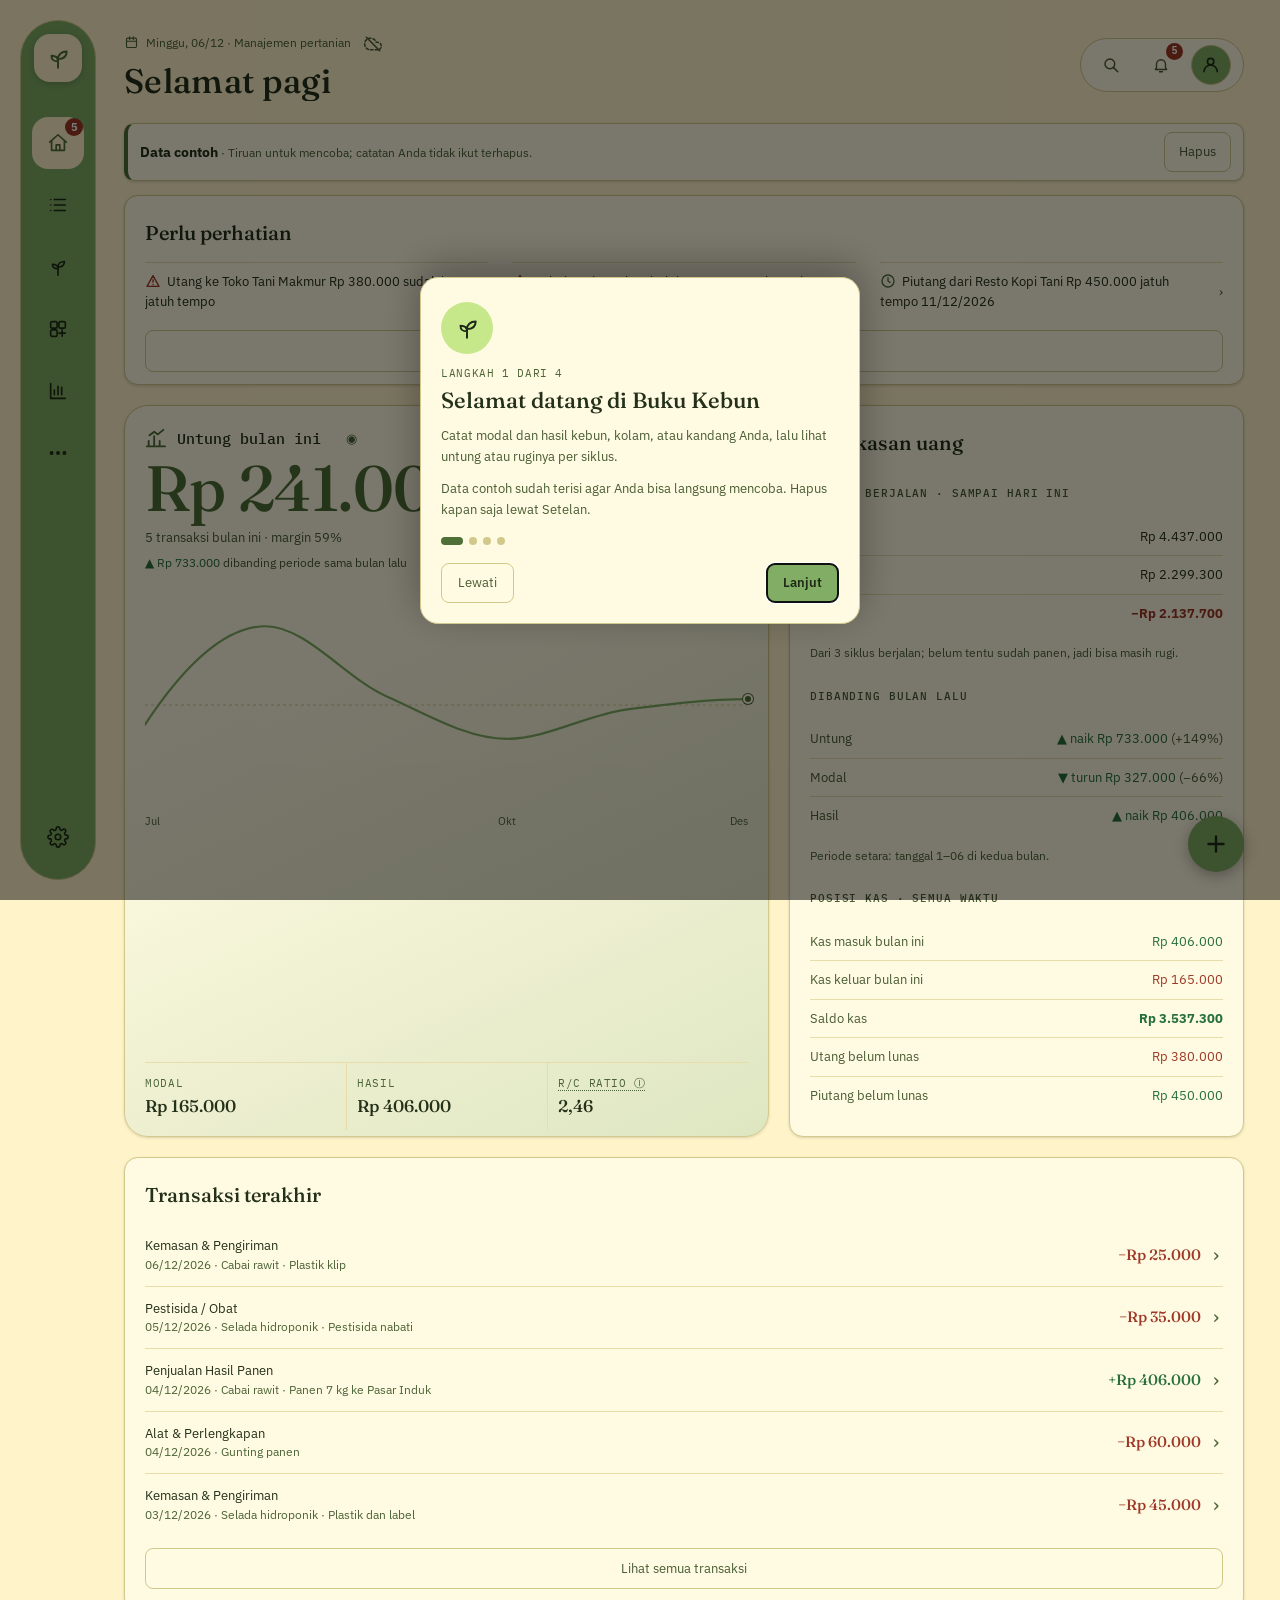
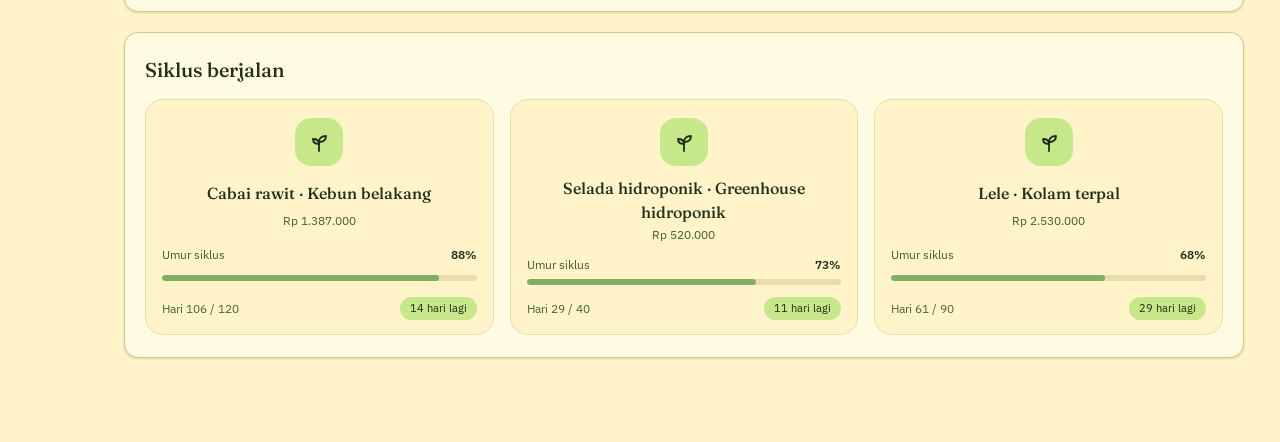
==== commit 76e53252: "Add files via upload" ====
--- a/index.html
+++ b/index.html
@@ -7,17 +7,17 @@
 <title>Buku Kebun</title>
 <link rel="preconnect" href="https://fonts.googleapis.com">
 <link rel="preconnect" href="https://fonts.gstatic.com" crossorigin>
-<link href="https://fonts.googleapis.com/css2?family=Fraunces:ital,opsz,wght@0,9..144,400;0,9..144,500;0,9..144,600;1,9..144,500&family=IBM+Plex+Mono:wght@400;500;600&display=swap" rel="stylesheet" media="print" onload="this.media='all'">
-<noscript><link href="https://fonts.googleapis.com/css2?family=Fraunces:ital,opsz,wght@0,9..144,400;0,9..144,500;0,9..144,600;1,9..144,500&family=IBM+Plex+Mono:wght@400;500;600&display=swap" rel="stylesheet"></noscript>
+<link crossorigin="anonymous" href="https://fonts.googleapis.com/css2?family=Fraunces:ital,opsz,wght@0,9..144,400;0,9..144,500;0,9..144,600;1,9..144,500&family=IBM+Plex+Mono:wght@400;500;600&family=IBM+Plex+Sans:ital,wght@0,400;0,500;0,600;1,400&display=swap" rel="stylesheet" media="print" onload="this.media='all'">
+<noscript><link crossorigin="anonymous" href="https://fonts.googleapis.com/css2?family=Fraunces:ital,opsz,wght@0,9..144,400;0,9..144,500;0,9..144,600;1,9..144,500&family=IBM+Plex+Mono:wght@400;500;600&family=IBM+Plex+Sans:ital,wght@0,400;0,500;0,600;1,400&display=swap" rel="stylesheet"></noscript>
 <link rel="manifest" href="manifest.webmanifest">
 <link rel="apple-touch-icon" href="icon-192.png">
 <style>
 /* Buku Kebun — struktur gaya Jurnal Trading, palet Hijau Padi (#FFF4C9 #C7E78B #81AE64 #709053) */
-:root{--ink:#FFF4C9;--ink-raised:#FFFAE2;--paper:#243019;--paper-dim:#485C33;--paper-faint:#4C6436;--gold:#4E6F35;--gold-dim:#709053;--fill:#81AE64;--fill-hi:#C7E78B;--on-fill:#1F2A16;--act-bg:#C7E78B;--act-tx:#1F2A16;--gain:#25703A;--loss:#9E3826;--line:#D3C88C;--line-strong:#9C8D3C;--line-soft:#E8DDA8;color-scheme:light;box-sizing:border-box;padding-top:env(safe-area-inset-top,0px)}
+:root{--f-isi:'IBM Plex Sans',system-ui,-apple-system,'Segoe UI',Roboto,'Helvetica Neue',Arial,sans-serif;--f-mono:'IBM Plex Mono',ui-monospace,Menlo,Consolas,monospace;--ink:#FFF4C9;--ink-raised:#FFFAE2;--paper:#243019;--paper-dim:#485C33;--paper-faint:#4C6436;--gold:#4E6F35;--gold-dim:#709053;--fill:#81AE64;--fill-hi:#C7E78B;--on-fill:#1F2A16;--act-bg:#C7E78B;--act-tx:#1F2A16;--gain:#25703A;--loss:#9E3826;--line:#D3C88C;--line-strong:#9C8D3C;--line-soft:#E8DDA8;color-scheme:light;box-sizing:border-box;padding-top:env(safe-area-inset-top,0px)}
 html[data-theme="dark"]{--ink:#161D12;--ink-raised:#1F2918;--paper:#FFF4C9;--paper-dim:#C4C09A;--paper-faint:#B2AE8C;--gold:#C7E78B;--gold-dim:#81AE64;--fill:#81AE64;--fill-hi:#C7E78B;--on-fill:#14200E;--act-bg:#1F2918;--act-tx:#C7E78B;--gain:#8FD08A;--loss:#E88A72;--line:#34422A;--line-strong:#5D764B;--line-soft:#27331F;color-scheme:dark}
 *{box-sizing:border-box}
 html{-webkit-text-size-adjust:100%;background:var(--ink);transition:background .2s}
-body{margin:0;background:var(--ink);color:var(--paper);font-family:'IBM Plex Mono',ui-monospace,Menlo,monospace;line-height:1.5;-webkit-font-smoothing:antialiased;transition:background .2s,color .2s}
+body{margin:0;background:var(--ink);color:var(--paper);font-family:var(--f-isi);line-height:1.5;-webkit-font-smoothing:antialiased;transition:background .2s,color .2s}
 ::selection{background:var(--fill-hi);color:var(--on-fill)}
 .wrap{max-width:920px;margin:0 auto;padding:0 20px 96px}
 header.masthead{padding:30px 0 20px;border-bottom:1px solid var(--line)}
@@ -95,6 +95,9 @@
 html[data-scheme="emas"][data-theme="dark"]{--ink:#1B1712;--ink-raised:#231E17;--paper:#EDE6D6;--paper-dim:#C5B9A3;--paper-faint:#B4A890;--gold:#C9A24B;--gold-dim:#8C744E;--fill:#C9A24B;--fill-hi:#C9A24B;--on-fill:#1B1712;--act-bg:#231E17;--act-tx:#C9A24B;--gain:#84AB7C;--loss:#DD8A74;--line:#3A3226;--line-strong:#77664E;--line-soft:#2A251C;color-scheme:dark}
 .masthead-right{display:flex;align-items:center;gap:10px}
 .theme-toggle.active{color:var(--gold);border-color:var(--gold)}
+/* v0.1.168: tombol ikon masthead dan bilah ringkas tanpa garis tepi, efek kaca mati maupun nyala (kaca tetap punya isian dan bayangan); tombol aktif tetap berbingkai emas */
+html .masthead-right button.theme-toggle:not(.active),html button.hr-btn.theme-toggle:not(.active){border-color:transparent}
+@media (hover:hover){html .masthead-right button.theme-toggle:not(.active):hover,html button.hr-btn.theme-toggle:not(.active):hover{border-color:transparent}}
 .eye{background:none;border:0;color:var(--paper-faint);cursor:pointer;font-size:13px;padding:2px 4px;margin-left:4px}
 @media (hover:hover){.eye:hover{color:var(--gold)}}
 .sec-head{display:flex;justify-content:space-between;align-items:baseline;gap:8px 14px;flex-wrap:wrap;margin-bottom:6px}
@@ -216,7 +219,7 @@
 }
 /* cadangan: tanpa blur, atau pengguna memilih Kurangi Transparansi */
 @supports not ((-webkit-backdrop-filter:blur(1px)) or (backdrop-filter:blur(1px))){
-  html[data-glass="1"] :is(section,.pd-kartu,.dm-kartu,.cx-pop,.bottom-nav,.toast,.main-tabs){background:var(--ink-raised)}
+  html[data-glass="1"] :is(section,.pd-kartu,.dm-kartu,.cx-pop,.pf-pop,.bottom-nav,.toast,.main-tabs){background:var(--ink-raised)}
   html[data-glass="1"] .bottom-nav{background:var(--ink)}
 }
 @media (prefers-reduced-transparency:reduce){
@@ -538,6 +541,12 @@
   #cetak-lap .ct-tab th{text-align:left;font-weight:700;border-bottom:1pt solid #000;padding:3pt 5pt;vertical-align:bottom}
   #cetak-lap .ct-tab td{border-bottom:.5pt solid #999;padding:3pt 5pt;vertical-align:top}
   #cetak-lap .ct-tab .n{text-align:right;white-space:nowrap}
+  #cetak-lap .ct-tab.ct-fix{table-layout:fixed}
+  #cetak-lap .ct-tab th:first-child,#cetak-lap .ct-tab td:first-child{padding-left:0}
+  #cetak-lap .ct-tab th:last-child,#cetak-lap .ct-tab td:last-child{padding-right:0}
+  #cetak-lap .ct-tab th.n+th:not(.n),#cetak-lap .ct-tab td.n+td:not(.n){padding-left:12pt}
+  #cetak-lap .ct-tab.ct-fix td{overflow-wrap:anywhere}
+  #cetak-lap .ct-tab.ct-fix td.n{overflow-wrap:normal}
   #cetak-lap .ct-tab thead{display:table-header-group}
   #cetak-lap .ct-tab tr{break-inside:avoid}
   #cetak-lap .ct-tab .ct-tot td,#cetak-lap .ct-tab .ct-tot th{border-top:1pt solid #000;border-bottom:1pt solid #000;font-weight:700}
@@ -547,7 +556,7 @@
   #cetak-lap .ct-rinci th{white-space:normal;line-height:1.25}
   #cetak-lap .ct-sub2{font:700 10pt Arial,"Helvetica Neue",sans-serif;margin:0 0 3pt;break-after:avoid;color:#000}
   #cetak-lap .ct-cat+.ct-tab{margin-top:7pt}
-  #cetak-lap .ct-kpi{width:calc(100% + 12pt);margin:4pt -6pt 0;border-collapse:separate;border-spacing:6pt 0;table-layout:fixed}
+  #cetak-lap .ct-kpi{width:calc(100% + 11pt);margin:4pt -5pt 0 -6pt;border-collapse:separate;border-spacing:6pt 0;table-layout:fixed}
   #cetak-lap .ct-kpi td{border:.9pt solid #000;padding:6pt 8pt 7pt;vertical-align:top;width:25%}
   #cetak-lap .ct-kl{display:block;font-size:7.5pt;font-weight:700;letter-spacing:.05em;text-transform:uppercase;color:#333}
   #cetak-lap .ct-kv2{display:block;font:700 12pt/1.25 Georgia,"Times New Roman",serif;margin-top:3pt;color:#000;overflow-wrap:anywhere}
@@ -583,13 +592,14 @@
 .lap-det>summary::after{content:'›';margin-left:auto;font-size:20px;color:var(--paper-faint);transition:transform .15s}
 .lap-det[open]>summary::after{transform:rotate(90deg)}
 .lap-untung>.mu{font-size:12px;letter-spacing:.04em;color:var(--paper-dim)}
+.lap-sub{margin:16px 0 6px;font-size:13px;color:var(--paper-dim)}
 .lap-kpi{gap:6px}.lap-kpi b{font-size:12.5px;white-space:nowrap;overflow-wrap:normal}
 
 /* ---------- Layout desktop (v0.1.080) ----------
-   Hanya tata letak untuk layar >= 1100px: rail ikon di kiri, header breadcrumb + pill, Beranda sebagai grid dashboard.
-   Warna, font, dan gaya kartu tetap memakai token yang ada. Di bawah 1100px tampilan tidak berubah. */
+   Hanya tata letak untuk layar >= 1024px: rail ikon di kiri, header breadcrumb + pill, Beranda sebagai grid dashboard.
+   Warna, font, dan gaya kartu tetap memakai token yang ada. Di bawah 1024px tampilan tidak berubah. */
 .rail-logo{display:none}
-@media (min-width:1100px){
+@media (min-width:1024px){
   .wrap{max-width:1560px;margin:0 auto;padding:24px 36px 64px 124px}
   .main-tabs{display:none}
   .fab{right:36px}.fab-dial{right:36px}
@@ -631,20 +641,13 @@
   body[data-hal="beranda"] #app>[data-bx="uang"]{grid-column:7/10;grid-row:5/7;align-self:stretch}
   body[data-hal="beranda"] #app>[data-bx="tx"]{grid-column:10/13;grid-row:5/7;align-self:stretch}
   body[data-hal="beranda"] #app>[data-bx="siklus"]{grid-column:1/-1;grid-row:7}
-  body[data-hal="beranda"] #app>[data-bx="grafik"]{grid-column:1/-1;grid-row:8}
-  /* Grafik Beranda: dua kolom, tinggi grafik dibatasi */
-  .dash-grid{display:grid;grid-template-columns:repeat(2,minmax(0,1fr));column-gap:20px;align-items:start}
-  .dash-grid>.dash{min-width:0}
-  .dash-grid>.dash:last-child:nth-child(odd){grid-column:1/-1}
-  .dash-grid .dash svg[viewBox="0 0 300 150"]{max-height:250px}
 }
-/* Desktop sempit (1100–1359px): kolom tengah dan kanan digabung agar kartu tidak terlalu tinggi */
-@media (min-width:1100px) and (max-width:1359px){
+/* Desktop sempit (1024–1359px): kolom tengah dan kanan digabung agar kartu tidak terlalu tinggi */
+@media (min-width:1024px) and (max-width:1359px){
   body[data-hal="beranda"] #heroCard{grid-column:1/8}
   body[data-hal="beranda"] #app>[data-bx="uang"]{grid-column:8/13}
   body[data-hal="beranda"] #app>[data-bx="tx"]{grid-column:1/-1;grid-row:7;align-self:start}
   body[data-hal="beranda"] #app>[data-bx="siklus"]{grid-column:1/-1;grid-row:8}
-  body[data-hal="beranda"] #app>[data-bx="grafik"]{grid-row:9}
 }
 /* Beranda kosong (tanpa Posisi kas dan Dibanding): Transaksi terakhir mengisi kolom kanan penuh */
 @media (min-width:1360px){
@@ -653,7 +656,7 @@
 
 /* ---------- Layout desktop, Tahap 0-C (v0.1.081): kartu Siklus berjalan dan tren hero ---------- */
 .sk-ik,.sk-meta,.sk-bar,.sk-foot,.hero-spark-lbl{display:none}
-@media (min-width:1100px){
+@media (min-width:1024px){
   body[data-hal="beranda"] #heroCard .hero-spark{height:auto;flex:1 1 auto;min-height:90px;max-height:210px}
   body[data-hal="beranda"] .hero-spark-lbl:not([hidden]){display:flex;justify-content:space-between;font-size:10.5px;color:var(--paper-faint);margin-top:4px}
   body[data-hal="beranda"] .sk-grid{display:grid;grid-template-columns:repeat(auto-fit,minmax(260px,1fr));gap:16px;margin-top:14px}
@@ -678,7 +681,7 @@
 }
 
 /* ---------- Layout desktop, Tahap 0-D (v0.1.082): halaman selain Beranda ---------- */
-@media screen and (min-width:1100px){
+@media screen and (min-width:1024px){
   body[data-hal="siklus"] #app,body[data-hal="siklus-detail"] #app,body[data-hal="transaksi"] #app,body[data-hal="laporan"] #app{max-width:none}
   body[data-hal="setelan"] #app,body[data-hal="lainnya"] #app{max-width:1320px}
   body[data-hal="catat"] #app,body[data-hal="siklus-form"] #app,body[data-hal="panen"] #app,body[data-hal="master"] #app{max-width:720px}
@@ -708,8 +711,14 @@
   body[data-hal="laporan"] #app>[data-bx="banding"]{grid-column:6/13;grid-row:3}
   body[data-hal="laporan"] #app>[data-bx="tren"]{grid-column:1/8;grid-row:4}
   body[data-hal="laporan"] #app>[data-bx="komp"]{grid-column:8/13;grid-row:4}
-  body[data-hal="laporan"] #app>.lap-rinci{grid-column:1/8;grid-row:5}
-  body[data-hal="laporan"] #app>.lap-sim{grid-column:8/13;grid-row:5}
+  body[data-hal="laporan"] #app>[data-bx="untung"]{grid-column:1/8;grid-row:5}
+  body[data-hal="laporan"] #app>[data-bx="anggaran"]{grid-column:8/13;grid-row:5}
+  body[data-hal="laporan"] #app:not(:has(>[data-bx="anggaran"]))>[data-bx="untung"]{grid-column:1/-1}
+  body[data-hal="laporan"] #app>.lap-rinci{grid-column:1/8;grid-row:6/span 4}
+  body[data-hal="laporan"] #app>[data-bx="sebelum"]{grid-column:8/13;grid-row:6}
+  body[data-hal="laporan"] #app>[data-bx="biaya"]{grid-column:8/13;grid-row:7}
+  body[data-hal="laporan"] #app>[data-bx="sorotan"]{grid-column:8/13;grid-row:8}
+  body[data-hal="laporan"] #app>.lap-sim{grid-column:8/13;grid-row:9}
   body[data-hal="laporan"] section.dash svg{max-height:340px}
   /* Setelan dan Lainnya: dua kolom */
   body[data-hal="setelan"] #app,body[data-hal="lainnya"] #app{column-count:2;column-gap:20px}
@@ -718,13 +727,13 @@
 
 /* ---------- Layout desktop, Tahap 0-E (v0.1.083): rail lengkap ---------- */
 .bnav-btn.rail-set,.rail-badge{display:none}
-@media screen and (min-width:1100px){
+@media screen and (min-width:1024px){
   .bnav-btn{position:relative}
   .bnav-btn.rail-set{display:flex;margin-top:auto}
   .rail-badge{display:flex;position:absolute;top:1px;right:1px;min-width:18px;height:18px;padding:0 5px;box-sizing:border-box;border-radius:9px;align-items:center;justify-content:center;background:var(--loss);color:#fff;font-size:10.5px;font-weight:700;line-height:1;pointer-events:none}
 }
 /* label muncul saat disorot atau difokus (rail ramping) */
-@media screen and (min-width:1100px) and (max-width:1599px){
+@media screen and (min-width:1024px) and (max-width:1599px){
   .bnav-btn:focus-visible span{position:absolute;left:calc(100% + 14px);top:50%;transform:translateY(-50%);width:auto;height:auto;margin:0;clip:auto;overflow:visible;padding:6px 12px;border:1px solid var(--line);border-radius:10px;background:var(--ink);color:var(--paper);font-size:12px;white-space:nowrap;box-shadow:0 4px 14px rgba(0,0,0,.2);z-index:var(--z-label);pointer-events:none}@media (hover:hover){.bnav-btn:hover span{position:absolute;left:calc(100% + 14px);top:50%;transform:translateY(-50%);width:auto;height:auto;margin:0;clip:auto;overflow:visible;padding:6px 12px;border:1px solid var(--line);border-radius:10px;background:var(--ink);color:var(--paper);font-size:12px;white-space:nowrap;box-shadow:0 4px 14px rgba(0,0,0,.2);z-index:var(--z-label);pointer-events:none}}
   .bnav-btn:focus-visible{outline:2px solid var(--gold);outline-offset:2px}
 }
@@ -738,7 +747,7 @@
   .rail-badge{top:50%;right:12px;transform:translateY(-50%)}
 }
 /* layar pendek: rapatkan rail agar item Setelan tidak menimpa item lain */
-@media screen and (min-width:1100px) and (max-height:640px){
+@media screen and (min-width:1024px) and (max-height:640px){
   .bottom-nav,html[data-glass="1"] .bottom-nav{gap:4px;padding-top:84px}
   .bnav-btn{height:44px}
   .bnav-btn:not(.rail-set){width:44px}
@@ -766,7 +775,7 @@
 .seg.sm.lm-filter,.seg.sm.lm-urut{justify-content:flex-start}.lm-filter{margin-top:12px}.lm-filter .btn.gold{width:auto;margin-top:0}
 .lm-baris .tx-l{flex:1}.lm-baris .tx-l .note{white-space:normal;max-width:none;overflow:visible}
 .dt-kanan+.dt-kiri{margin-top:16px}
-@media (min-width:1100px){
+@media (min-width:1024px){
   body[data-hal="jurnal"] #app{display:grid;grid-template-columns:minmax(0,4fr) minmax(0,8fr);column-gap:20px;align-items:start}
   body[data-hal="jurnal"] .dt-kiri{grid-column:1;grid-row:1;position:sticky;top:20px;margin-top:0}
   body[data-hal="jurnal"] .dt-kanan{grid-column:2;grid-row:1}
@@ -810,7 +819,7 @@
 .stats.tumpuk .stat:first-child{border-top:0}
 .stats.tumpuk .stat-lbl{margin:0}
 /* label bulan sejajar dengan titik datanya */
-@media screen and (min-width:1100px){body[data-hal="beranda"] .hero-spark-lbl:not([hidden]){display:block;position:relative;height:14px}}
+@media screen and (min-width:1024px){body[data-hal="beranda"] .hero-spark-lbl:not([hidden]){display:block;position:relative;height:14px}}
 .hero-spark-lbl .a,.hero-spark-lbl .m,.hero-spark-lbl .z{position:absolute;top:0;white-space:nowrap}
 .hero-spark-lbl .a{left:0}.hero-spark-lbl .z{right:0}.hero-spark-lbl .m{transform:translateX(-50%)}
 
@@ -887,7 +896,7 @@
 
 /* v0.1.115 — master–detail linimasa (desktop) */
 .hanya-lebar{display:none}
-@media (min-width:1100px){
+@media (min-width:1024px){
   .hanya-lebar{display:inline}
   body[data-hal="jurnal"] .dt-kiri{max-height:calc(100vh - 40px);overflow-y:auto}
   .lm-baris[data-do="jurnal-detail"].lm-sel{background:var(--line-soft)}
@@ -951,7 +960,7 @@
 
 /* v0.1.121 — master–detail: form transaksi di panel kanan (desktop) */
 .tx-panel[hidden]{display:none}
-@media (min-width:1100px){
+@media (min-width:1024px){
   .tx-panel{position:fixed;top:14px;right:14px;bottom:14px;width:min(430px,32vw);min-width:360px;overflow:auto;z-index:40;background:var(--ink-raised);border:1px solid var(--line);border-radius:18px;box-shadow:0 12px 40px rgba(0,0,0,.18);padding:14px 16px 22px}
   .tp-kepala{display:flex;align-items:center;justify-content:space-between;gap:10px;margin-bottom:4px}.tp-kepala h2{margin:0}
   .tx-panel #txPanelIsi>section{background:transparent;border:0;box-shadow:none;padding:0;margin:0;-webkit-backdrop-filter:none;backdrop-filter:none}
@@ -963,7 +972,7 @@
   .tt tr.tt-aktif td:first-child{box-shadow:inset 3px 0 0 var(--gold)}
   body[data-panel="tx"] .fab{display:none}
 }
-@media (max-width:1099px){.tx-panel{display:none!important}}
+@media (max-width:1023px){.tx-panel{display:none!important}}
 @media print{.tx-panel{display:none!important}}
 
 /* v0.1.122 — cetak langsung halaman Transaksi: tabel ringkas A4, tanpa antarmuka filter */
@@ -991,7 +1000,7 @@
 @keyframes sk-denyut{0%,100%{opacity:.35}50%{opacity:1}}
 .sk-sibuk::before{animation:sk-denyut 1.2s ease-in-out infinite}
 @media (prefers-reduced-motion:reduce){.sk-sibuk::before{animation:none}}
-@media (max-width:1099px){
+@media (max-width:1023px){
   header.masthead{padding:20px 0 14px}
   .updated{margin-top:8px}
 }
@@ -999,7 +1008,7 @@
 @media (max-width:430px){.tg-hl{display:none}.tg-hs{display:inline}}
 @media (max-width:379px){.tg-ket{display:none}}
 
-/* ===== Bilah ringkas saat gulir (v0.1.126, Fase 6G Tahap 2): hanya <1100 px, bukan cetak ===== */
+/* ===== Bilah ringkas saat gulir (v0.1.126, Fase 6G Tahap 2): hanya <1024 px, bukan cetak ===== */
 .hr{position:fixed;top:0;left:0;right:0;z-index:var(--z-nav);padding-top:env(safe-area-inset-top,0px);background:var(--ink);border-bottom:1px solid var(--line);transform:translateY(-100%);visibility:hidden;transition:transform .18s ease,visibility 0s .18s}
 .hr.on{transform:none;visibility:visible;transition:transform .18s ease,visibility 0s}
 .hr-in{display:flex;align-items:center;gap:10px;height:52px;max-width:920px;margin:0 auto;padding:0 16px}
@@ -1012,8 +1021,8 @@
 .hr-sk.sk-ok{color:var(--gain)}
 .hr-sk.sk-gagal{color:var(--loss)}
 .hr-sk.sk-sibuk{color:var(--gold);animation:sk-denyut 1.2s ease-in-out infinite}
-@media (max-width:1099px){html{scroll-padding-top:64px}}
-@media (min-width:1100px){.hr{display:none}}
+@media (max-width:1023px){html{scroll-padding-top:64px}}
+@media (min-width:1024px){.hr{display:none}}
 @media print{.hr{display:none!important}}
 @media (prefers-reduced-motion:reduce){.hr,.hr.on{transition:none}.hr-sk.sk-sibuk{animation:none}}
 
@@ -1025,7 +1034,7 @@
 [data-bx="uang"] h2+h3{margin-top:4px}
 
 /* v0.1.128 (desktop): Perlu perhatian jadi pita selebar penuh di atas hero; butir tersusun tiga kolom */
-@media (min-width:1100px){
+@media (min-width:1024px){
   body[data-hal="beranda"] #app>[data-bx="perhatian"]{display:grid;grid-template-columns:repeat(3,minmax(0,1fr));column-gap:24px;padding-bottom:12px}
   body[data-hal="beranda"] #app>[data-bx="perhatian"]>h2,body[data-hal="beranda"] #app>[data-bx="perhatian"]>.btn{grid-column:1/-1}
   body[data-hal="beranda"] #app>[data-bx="perhatian"]>.row-tuju{border-top:1px solid var(--line-soft)}
@@ -1038,10 +1047,10 @@
 .info-contoh .ic-row{align-items:center}
 .info-contoh .note{display:inline;margin:0}
 .info-contoh .btn{min-height:40px;padding-top:6px;padding-bottom:6px}
-@media (min-width:1100px){body[data-hal="beranda"] #app>.info-contoh{margin-bottom:14px}}
+@media (min-width:1024px){body[data-hal="beranda"] #app>.info-contoh{margin-bottom:14px}}
 
 /* v0.1.132: titik "perlu perhatian" pada ikon Beranda di bilah bawah HP (angka tetap hanya di rail desktop) */
-@media (max-width:1099px){
+@media (max-width:1023px){
   #bnav [data-go="beranda"]{position:relative}
   #bnav .rail-badge{display:block;position:absolute;top:4px;left:calc(50% + 5px);width:9px;height:9px;min-width:0;padding:0;border-radius:50%;font-size:0;line-height:0;overflow:hidden;background:var(--gold);box-shadow:0 0 0 2px var(--ink-raised)}
   #bnav .rail-badge.lewat{background:var(--loss)}
@@ -1127,11 +1136,285 @@
 /* --gold di skema Hijau berwarna hijau, sehingga titik "akan datang" tampak hijau di atas kaca hijau; token --warn khusus status peringatan */
 :root{--warn:#A86400}
 html[data-theme="dark"]{--warn:#F2C14E}
-@media (max-width:1099px){
+@media (max-width:1023px){
   #bnav .rail-badge:not(.lewat){background:var(--warn)}
   html[data-glass="1"] #bnav .rail-badge{box-shadow:0 0 0 2px rgba(255,255,255,.55),0 1px 3px rgba(0,0,0,.25)}
   html[data-glass="1"][data-theme="dark"] #bnav .rail-badge{box-shadow:0 0 0 2px rgba(22,29,18,.7),0 1px 3px rgba(0,0,0,.4)}
 }
+
+/* ===== v0.1.147 — halaman yang dicetak langsung (Ctrl+P): tanpa halaman kosong di ujung, tanpa tombol dan warna latar layar ===== */
+@media print{
+  body{zoom:1!important}
+  .wrap{display:block!important;max-width:none!important;margin:0!important;padding:0!important}
+  section,.hero-card{background:#fff!important;-webkit-backdrop-filter:none!important;backdrop-filter:none!important}
+  #skDot,.info-contoh .btn,.st-cari,.st-kosong,.lewati{display:none!important}
+  section.bahaya details>*:not(summary){display:none!important} /* Zona berbahaya: isi terlipat tetap memakan ruang dan menambah halaman kosong */
+}
+
+
+/* ===== Profil di header Beranda (v0.1.148): sapaan, lonceng, avatar + dropdown ===== */
+/* v0.1.149: lonceng dan avatar di semua halaman; tombol tema dan Setelan lama pindah ke dropdown avatar */
+#theme,#gear{display:none}
+.pf-bel{position:relative;display:inline-flex;align-items:center;justify-content:center;padding:0}
+.pf-bel svg{width:18px;height:18px}
+.pf-badge{position:absolute;top:-3px;right:-3px;min-width:17px;height:17px;padding:0 4px;box-sizing:border-box;border-radius:9px;display:flex;align-items:center;justify-content:center;background:var(--warn,#A86400);color:#fff;font-size:10px;font-weight:700;line-height:1;pointer-events:none}
+.pf-badge.lewat{background:var(--loss)}
+.pf-badge[hidden]{display:none}
+.pf-btn{display:inline-flex;align-items:center;justify-content:center;flex:0 0 auto;width:40px;height:40px;padding:0;border:0;border-radius:50%;background:none;cursor:pointer;color:inherit}
+.pf-btn:focus-visible,.pf-bel:focus-visible,.pf-it:focus-visible,.pf-pil:focus-visible,.pf-kepala:focus-visible{outline:2px solid var(--gold);outline-offset:2px}
+.pf-btn[aria-expanded="true"] .pf-ava{box-shadow:0 0 0 2px var(--ink),0 0 0 4px var(--gold)}
+.pf-ava{display:inline-flex;align-items:center;justify-content:center;flex:0 0 auto;width:40px;height:40px;border-radius:50%;overflow:hidden;background:var(--fill);color:var(--on-fill);border:1px solid var(--line);font-family:'Fraunces',Georgia,serif;font-size:17px;font-weight:600;line-height:1;box-sizing:border-box}
+.pf-ava img{width:100%;height:100%;object-fit:cover;display:block}
+.pf-ava svg{width:56%;height:56%}
+.pf-ava b{font-weight:600}
+.pf-besar{width:46px;height:46px;font-size:19px}
+.pf-raksasa{width:72px;height:72px;font-size:30px}
+.pf-back{position:fixed;inset:0;z-index:var(--z-pop-back)}
+.pf-back[hidden],.pf-pop[hidden]{display:none}
+.pf-pop{position:fixed;z-index:var(--z-pop);box-sizing:border-box;overflow:auto;padding:6px;background:var(--ink-raised);color:var(--paper);border:1px solid var(--line);border-radius:16px;box-shadow:0 14px 36px rgba(0,0,0,.28);font-size:13.5px;line-height:1.35}
+html[data-glass="1"] .pf-pop{background:var(--glass);border-color:var(--glass-edge);-webkit-backdrop-filter:blur(22px) saturate(150%);backdrop-filter:blur(22px) saturate(150%)}
+@media (prefers-reduced-transparency:reduce){html[data-glass="1"] .pf-pop{background:var(--ink-raised);-webkit-backdrop-filter:none;backdrop-filter:none}}
+.pf-kepala,.pf-it{display:flex;align-items:center;gap:12px;width:100%;box-sizing:border-box;min-height:48px;padding:8px 10px;border:0;border-radius:10px;background:none;color:inherit;font:inherit;text-align:left;cursor:pointer}
+@media (hover:hover){.pf-kepala:hover,.pf-it:hover{background:var(--act-bg,rgba(127,127,127,.12))}}
+.pf-nm{display:flex;flex-direction:column;min-width:0;flex:1}
+.pf-nm strong{font-family:'Fraunces',Georgia,serif;font-weight:500;font-size:16px;overflow:hidden;text-overflow:ellipsis;white-space:nowrap}
+.pf-nm span{font-size:11.5px;color:var(--paper-dim);overflow:hidden;text-overflow:ellipsis;white-space:nowrap}
+.pf-pen{color:var(--paper-dim);display:inline-flex}.pf-pen svg{width:16px;height:16px}
+.pf-grup{padding:8px 10px 10px}
+.pf-lbl{font-size:11px;font-weight:500;letter-spacing:.08em;text-transform:uppercase;color:var(--paper-dim);margin-bottom:6px}
+.pf-seg{display:grid;grid-template-columns:repeat(3,1fr);gap:4px;padding:3px;border:1px solid var(--line);border-radius:12px}
+.pf-pil{display:flex;flex-direction:column;align-items:center;justify-content:center;gap:3px;min-height:48px;padding:6px 2px;border:0;border-radius:9px;background:none;color:var(--paper-dim);font:inherit;font-size:11.5px;cursor:pointer}
+.pf-pil svg{width:17px;height:17px}
+.pf-pil[aria-checked="true"]{background:var(--act-bg,var(--fill));color:var(--act-tx,var(--on-fill));font-weight:600}
+@media (hover:hover){.pf-pil:hover{color:var(--gold)}}
+.pf-pisah{height:1px;margin:4px 8px;background:var(--line)}
+.pf-it svg{width:19px;height:19px;flex:0 0 auto;color:var(--paper-dim)}
+.pf-t{flex:1;min-width:0}
+.pf-s{font-size:11.5px;color:var(--paper-dim);white-space:nowrap;max-width:46%;overflow:hidden;text-overflow:ellipsis}
+.pf-it[aria-checked="true"] .pf-s{color:var(--gold);font-weight:600}
+.pf-foto{display:flex;align-items:center;gap:16px;margin-bottom:6px}
+.pf-foto-aksi{display:flex;flex-wrap:wrap;gap:8px}
+.pf-foto-aksi .btn{cursor:pointer}
+.pf-foto-aksi [hidden]{display:none}
+/* halaman Profil (v0.1.162): hanya tata letak; warna dan huruf memakai token yang ada */
+.pfh-kepala{display:flex;align-items:center;gap:16px;flex-wrap:wrap}
+.pfh-nm{flex:1 1 160px;min-width:0}
+.pfh-nm h2{margin:0;font-family:'Fraunces',Georgia,serif;font-weight:500;font-size:22px;overflow-wrap:anywhere}
+.pfh-u{margin:4px 0 0;font-size:14px;overflow-wrap:anywhere}.pfh-l{margin:2px 0 0;font-size:12.5px;color:var(--paper-dim)}
+.pfh-kepala .btn{flex:0 0 auto}
+body[data-hal="profil"] .settings-row .seg.sm{flex-wrap:wrap;justify-content:flex-end}
+.pf-sorot{animation:pfSorot 1.4s ease}
+@keyframes pfSorot{0%,60%{box-shadow:0 0 0 3px var(--gold)}100%{box-shadow:0 0 0 3px transparent}}
+@media (prefers-reduced-motion:reduce){.pf-sorot{animation:none;box-shadow:0 0 0 3px var(--gold)}}
+@media print{.pf-bel,.pf-btn,.pf-pop,.pf-back{display:none!important}}
+@media (max-width:379px){.pf-btn,.pf-ava{width:36px;height:36px}}
+
+/* v0.1.148b/149: logo dan nama app di baris atas header semua halaman (HP/tablet <1024 px); desktop memakai logo rail */
+.pf-merek{display:none}
+@media (max-width:1023px){
+  .masthead-top{display:grid;grid-template-columns:auto minmax(0,1fr) auto;align-items:center;column-gap:10px;row-gap:14px}
+  .mh-kiri{display:contents}
+  .pf-merek{display:inline-flex;align-items:center;gap:8px;grid-row:1;grid-column:1/3;justify-self:start;min-width:0;padding:0;border:0;background:none;cursor:pointer;color:var(--gold);font-family:'Fraunces',Georgia,serif;font-size:18px;font-weight:500;white-space:nowrap}
+  .pf-merek svg{width:26px;height:26px;flex:0 0 auto}
+  .pf-merek em{font-style:italic}
+  .pf-merek:focus-visible{outline:2px solid var(--gold);outline-offset:3px}
+  .masthead-right{grid-row:1;grid-column:3}
+  .masthead-top .hdr-back{grid-row:2;grid-column:1}
+  #hdrJudul{grid-row:2;grid-column:1/-1}
+  body:not([data-hal="beranda"]) #hdrTag{display:none}
+  .masthead-top .hdr-back:not([hidden])~#hdrJudul{grid-column:2/-1}
+}
+@media print{.pf-merek{display:none!important}}
+
+/* v0.1.148c: dropdown lonceng (daftar Perlu perhatian) */
+.pf-bkepala{display:flex;align-items:baseline;justify-content:space-between;gap:10px;padding:8px 10px 6px}
+.pf-bkepala strong{font-family:'Fraunces',Georgia,serif;font-weight:500;font-size:16px}
+.pf-bkepala span{font-size:11.5px;color:var(--paper-dim)}
+.pf-bit{align-items:flex-start;font-size:12.5px}
+.pf-bit .pf-t{line-height:1.45}
+.pf-bit .pi{width:17px;height:17px;vertical-align:-3px;margin-right:6px}
+.pf-bit .pf-pen{align-self:center;font-size:16px}
+.pf-kosong{margin:6px 10px 12px;color:var(--paper-dim);font-size:13px}
+
+/* ===== Visual baru (v0.1.150): mengikuti mockup hijau gelap berkaca — header, sapaan, hero, banner, bilah bawah ===== */
+/* header: merek dua baris, avatar + panah */
+.pf-merek svg{width:34px;height:34px}
+.pf-mn{display:flex;flex-direction:column;align-items:flex-start;line-height:1.1;text-align:left}
+.pf-mn b{font-weight:600;font-size:19px}
+.pf-mn small{font-family:'IBM Plex Mono',ui-monospace,monospace;font-size:10.5px;font-weight:400;color:var(--paper-dim);margin-top:3px;letter-spacing:.01em}
+.pf-btn{width:auto;gap:2px;padding:0 2px 0 0}
+/* sapaan dua baris */
+.brand:has(.sp-n){display:block;overflow:visible;-webkit-line-clamp:unset;line-clamp:unset}
+.brand .sp-s,.brand .sp-n{display:block}
+.brand .sp-s{font-size:17px;font-weight:400;line-height:1.2;color:var(--paper-dim)}
+.brand .sp-n{font-size:clamp(30px,9vw,40px);font-weight:600;line-height:1.1;color:var(--paper);overflow-wrap:anywhere}
+.tg-ik{width:15px;height:15px;vertical-align:-3px;margin-right:7px}
+/* hero: kartu bulat penuh, label tebal dengan ikon grafik */
+.hero-card{border-left-width:1px;border-radius:24px;border-color:var(--line)}
+.hero-label{display:flex;align-items:center;gap:10px;font-size:15px;font-weight:500;text-transform:none;letter-spacing:0;color:var(--paper)}
+.hero-label::before{content:"";width:22px;height:22px;flex:0 0 auto;background:var(--gold);-webkit-mask:url("data:image/svg+xml,%3Csvg xmlns='http://www.w3.org/2000/svg' viewBox='0 0 24 24' fill='none' stroke='black' stroke-width='2' stroke-linecap='round' stroke-linejoin='round'%3E%3Cpath d='M4 20V14M10 20V9M16 20v-6M22 20H2M5 8l5-4 4 3 6-5'/%3E%3C/svg%3E") center/contain no-repeat;mask:url("data:image/svg+xml,%3Csvg xmlns='http://www.w3.org/2000/svg' viewBox='0 0 24 24' fill='none' stroke='black' stroke-width='2' stroke-linecap='round' stroke-linejoin='round'%3E%3Cpath d='M4 20V14M10 20V9M16 20v-6M22 20H2M5 8l5-4 4 3 6-5'/%3E%3C/svg%3E") center/contain no-repeat}
+html[data-glass="1"] .hero-card{border-color:var(--glass-edge)}
+/* banner Perlu perhatian (HP/tablet): satu baris amber; ketuk untuk membuka daftar lengkap */
+.pt-ban{display:none}
+@media (max-width:1023px){
+  .pt-sec{padding:0;overflow:hidden;border-radius:20px;border-color:color-mix(in srgb,var(--warn,#A86400) 55%,transparent);background:linear-gradient(135deg,color-mix(in srgb,var(--warn,#A86400) 22%,var(--ink-raised)),var(--ink-raised) 75%)}
+  .pt-sec>h2{display:none}
+  .pt-ban{display:flex;align-items:center;gap:12px;width:100%;box-sizing:border-box;min-height:64px;padding:12px 14px;border:0;background:none;color:inherit;font:inherit;text-align:left;cursor:pointer}
+  .pt-ban:focus-visible{outline:2px solid var(--gold);outline-offset:-3px;border-radius:20px}
+  .pt-ik{display:inline-flex;align-items:center;justify-content:center;flex:0 0 auto;width:40px;height:40px;border-radius:50%;background:var(--warn,#A86400);color:#fff;font-size:22px;font-weight:700;font-family:'Fraunces',Georgia,serif}
+  .pt-ban.lewat .pt-ik{background:var(--loss)}
+  .pt-tx{display:flex;flex-direction:column;min-width:0;flex:1;gap:2px}
+  .pt-tx strong{font-family:'Fraunces',Georgia,serif;font-weight:500;font-size:16px}
+  .pt-tx>span{font-size:12px;color:var(--paper-dim);display:-webkit-box;-webkit-box-orient:vertical;-webkit-line-clamp:2;line-clamp:2;overflow:hidden}
+  .pt-tx .pi{display:none}
+  .pt-n{flex:0 0 auto;padding:5px 11px;border-radius:999px;font-size:12px;font-weight:600;white-space:nowrap;background:color-mix(in srgb,var(--warn,#A86400) 30%,transparent);color:var(--paper)}
+  .pt-ch{font-size:20px;color:var(--paper-dim);transition:transform .15s}
+  .pt-ban[aria-expanded="true"] .pt-ch{transform:rotate(90deg)}
+  .pt-sec:not(.terbuka)>.row-tuju,.pt-sec:not(.terbuka)>.btn{display:none}
+  .pt-sec.terbuka>.row-tuju{margin:0 14px}
+  .pt-sec.terbuka>.btn{width:auto!important;margin:10px 14px 14px!important}
+}
+/* bilah bawah melayang berbentuk pil, penanda aktif berupa garis, FAB bercahaya (HP ≤720 px) */
+@media (max-width:720px){
+  .bottom-nav{left:12px;right:12px;bottom:calc(10px + env(safe-area-inset-bottom,0px));padding:6px;border:1px solid var(--line);border-radius:30px;box-shadow:0 10px 26px rgba(0,0,0,.28)}
+  html[data-glass="1"] .bottom-nav{border-color:var(--glass-edge)}
+  html .bnav-btn.active,html[data-glass="1"] .bnav-btn.active{position:relative;background:none;box-shadow:none;color:var(--gold)}
+  .bnav-btn.active::after{content:"";position:absolute;left:32%;right:32%;bottom:0;height:3px;border-radius:2px;background:var(--fill)}
+  html .fab,html[data-glass="1"] .fab{bottom:calc(92px + env(safe-area-inset-bottom,0px));box-shadow:0 0 0 7px color-mix(in srgb,var(--fill) 20%,transparent),0 8px 22px color-mix(in srgb,var(--fill) 50%,transparent)}
+}
+@media print{.pt-ban{display:none!important}.pt-sec>h2,.pt-sec>.row-tuju,.pt-sec>.btn{display:block!important}}
+
+/* v0.1.151: awan sinkron tidak lagi sendirian di halaman selain Beranda (HP/tablet): diberi label status di sebelahnya */
+.sk-teks{display:none}
+@media (max-width:1023px){
+  body:not([data-hal="beranda"]) .updated{display:flex;align-items:center;gap:2px;min-width:0}
+  body:not([data-hal="beranda"]) #skDot{display:inline-flex;flex:0 0 auto}
+  body:not([data-hal="beranda"]) #skDot .sk-chip.sk-ikon{margin-left:-6px}
+  body:not([data-hal="beranda"]) .sk-teks{display:block;min-width:0;overflow:hidden;text-overflow:ellipsis;white-space:nowrap;font-size:12px;color:var(--paper-dim)}
+}
+
+/* v0.1.155: foto terbaru jurnal pada kartu Siklus berjalan (HP: gambar kecil di kiri baris; desktop: menggantikan ikon) */
+.sk-foto{flex:0 0 44px;width:44px;height:44px;border-radius:12px;overflow:hidden;background:var(--act-bg)}
+.sk-foto img{display:block;width:100%;height:100%;object-fit:cover}
+.sk-foto.fj-hilang{display:none}
+.sk-foto + .tx-l{flex:1}
+@media (min-width:1024px){
+  body[data-hal="beranda"] .sk-foto{flex:none;width:56px;height:56px;margin:0 auto 10px;border-radius:18px}
+  body[data-hal="beranda"] .sk-foto:not(.fj-hilang) ~ .sk-ik{display:none}
+}
+
+/* v0.1.159: keterangan status siklus di kartu Rincian Laporan */
+.lap-kartu .lk-m{display:block;margin-top:2px;font-size:12px;font-weight:400;color:var(--paper-dim)}
+
+/* v0.1.160: teks isi memakai IBM Plex Sans (lebih terbaca di HP); Plex Mono khusus label kecil huruf besar dan angka bantu. Judul/angka besar tetap Fraunces. */
+.hero-label,
+.stat-lbl,
+label,
+.badge,
+.sum span,
+.cx-grp,
+.cx-wd,
+.pd-no,
+.dm-jenis,
+.dm-sub,
+.ag-grup,
+.lap-filter .lap-fl,
+.lap-kpi .mu,
+.lm-minggu,
+.rc-tanya,
+.tt-th,
+[data-bx="uang"] h3,
+.pf-lbl{font-family:var(--f-mono)}
+.pf-mn small{font-family:var(--f-mono)}
+
+/* v0.1.173 — Transaksi di 1024–1179 px: filter di atas tabel (tabel terlalu sempit bila filter di samping) */
+@media screen and (min-width:1024px) and (max-width:1179px){
+  body[data-hal="transaksi"] #app{grid-template-columns:minmax(0,1fr)}
+  body[data-hal="transaksi"] #app>#txHasil{grid-column:1;grid-row:auto}
+  body[data-hal="transaksi"] #app>section:first-child{position:static}
+}
+
+/* v0.1.174 — Modal di desktop: kartu 520 px; formulir Rencana dua kolom untuk isian pendek */
+@media screen and (min-width:1024px){
+  .dm-kartu:not(.nota-kartu):not(.pd-kartu){max-width:520px}
+  .dm-form{display:grid;grid-template-columns:repeat(2,minmax(0,1fr));column-gap:14px;align-content:start}
+  .dm-form>*{grid-column:1/-1}
+  .dm-form>.dm-fld:not(.lebar){grid-column:auto;min-width:0}
+}
+/* v0.1.194 — bilah bagian Rencana keuangan: satu baris yang bisa digeser (sebelumnya pecah jadi 3 baris di HP karena .seg.sm memaksa wrap) */
+.seg.sm.rc-sub{flex-wrap:nowrap;justify-content:flex-start;overflow-x:auto;scroll-snap-type:x proximity;overscroll-behavior-x:contain;padding:3px 2px;margin-left:-2px;margin-right:-2px}
+.seg.sm.rc-sub .btn{scroll-snap-align:center}
+.rc-sub.ada-kanan{-webkit-mask-image:linear-gradient(90deg,#000 calc(100% - 28px),transparent);mask-image:linear-gradient(90deg,#000 calc(100% - 28px),transparent)}
+.rc-sub.ada-kiri{-webkit-mask-image:linear-gradient(90deg,transparent,#000 28px);mask-image:linear-gradient(90deg,transparent,#000 28px)}
+.rc-sub.ada-kiri.ada-kanan{-webkit-mask-image:linear-gradient(90deg,transparent,#000 28px,#000 calc(100% - 28px),transparent);mask-image:linear-gradient(90deg,transparent,#000 28px,#000 calc(100% - 28px),transparent)}
+
+/* v0.1.195 — perapian UI di HP: Rencana (ringkasan kompak, bilah tanpa kartu, Arus kas jadi daftar, nilai tidak patah), Lainnya (satu daftar menu), Transaksi (filter ringkas), Siklus (empat tab satu baris), Laporan (bilah lompat), target sentuh 44 px */
+.rc-ring{padding:12px 14px;margin-bottom:10px}
+.rc-ring .sum{padding-bottom:8px}
+.rc-ring .sum strong{font-size:14.5px}
+.rc-ang{margin:8px 0 0}
+.seg.sm.rc-sub{margin-top:0;margin-bottom:12px}
+.kas-list{margin-top:6px}
+.kas-baris{display:grid;grid-template-columns:minmax(0,1fr) auto;gap:2px 12px;align-items:center;padding:10px 0;border-top:1px solid var(--line-soft);font-size:13px}
+.kas-list .kas-baris:first-child{border-top:0}
+.kb-bln{grid-row:1 / 3}
+.kb-net{text-align:right;font-weight:600;font-variant-numeric:tabular-nums}
+.kb-sal{text-align:right;font-size:11.5px;color:var(--paper-dim);font-variant-numeric:tabular-nums}
+.kas-baris.pr{opacity:.7}
+.bar-top{gap:10px;align-items:baseline}
+.bar-top strong{min-width:0;overflow:hidden;text-overflow:ellipsis;white-space:nowrap}
+.bar-top .mu{flex:0 0 auto;white-space:nowrap}
+.lm-sec{padding-top:16px;padding-bottom:6px}
+.lm-menu strong{display:block;font-size:14px;font-weight:600}
+.lm-menu .note{display:block;margin:2px 0 0}
+.tx-baris{display:grid;grid-template-columns:minmax(0,1fr) auto;gap:8px;margin-top:8px;align-items:stretch}
+.tx-baris select{margin:0;width:100%}
+.tx-baris .btn{flex:none;white-space:nowrap}
+.tx-jenis{margin-top:8px}
+.seg.sm.lompat{flex-wrap:nowrap;justify-content:flex-start;overflow-x:auto;scrollbar-width:none;margin:0 -2px 12px;padding:3px 2px;overscroll-behavior-x:contain}
+.seg.sm.lompat::-webkit-scrollbar{display:none}
+.seg.sm.lompat .btn{white-space:nowrap}
+[data-bx],.lap-rinci,.lap-sim{scroll-margin-top:12px}
+@media (max-width:599px){
+  .seg.empat{grid-template-columns:repeat(4,minmax(0,1fr));gap:4px}
+  .seg.empat .btn{padding:10px 2px;font-size:12px;white-space:nowrap;min-width:0}
+}
+@media (max-width:1023px){
+  .btn,.seg.sm .btn,.settings-row>.btn,.ikon-btn,.cx-btn,.cari,#app select{min-height:44px}
+}
+
+/* v0.1.195b — bagian Laporan bisa dilipat (HP/tablet) */
+@media (max-width:1023px){
+  h2.lap-h{cursor:pointer;display:flex;justify-content:space-between;align-items:center;gap:10px;min-height:44px;margin-top:-6px;margin-bottom:0}
+  h2.lap-h::after{content:'';flex:0 0 auto;width:8px;height:8px;border-right:2px solid var(--paper-dim);border-bottom:2px solid var(--paper-dim);transform:rotate(45deg);transition:transform .15s}
+  [data-tutup]>h2.lap-h::after{transform:rotate(-45deg)}
+  [data-tutup]>:not(h2.lap-h){display:none!important}
+  [data-tutup]{padding-top:10px;padding-bottom:10px}
+}
+@media (min-width:1024px){h2.lap-h{cursor:default}}
+@media (prefers-reduced-motion:reduce){h2.lap-h::after{transition:none}}
+
+/* v0.1.197 — Jurnal: chip catat cepat dan saring satu baris yang bisa digeser di HP (sebelumnya 5 baris); tombol urutan satu baris dengan chip saring */
+.lm-urut-btn{margin-left:auto}
+@media (max-width:599px){
+  .seg.sm.lm-filter,.jr-cepat .seg{flex-wrap:nowrap;overflow-x:auto;scrollbar-width:none;margin-left:-2px;margin-right:-2px;padding:3px 2px;overscroll-behavior-x:contain}
+  .seg.sm.lm-filter::-webkit-scrollbar,.jr-cepat .seg::-webkit-scrollbar{display:none}
+  .seg.sm.lm-filter .btn,.jr-cepat .seg .btn{white-space:nowrap;flex:0 0 auto}
+  .lm-urut-btn{margin-left:8px}
+}
+
+/* v0.1.198 — Rencana: ringkasan anggaran satu batang + satu baris; Kelayakan: kartu Hasil mengecil bila belum ada hasil */
+.rc-bar-ang{margin-top:10px}
+.rc-ang{margin:6px 0 0;font-size:12px}
+section:has(> #kl_hasil > p.note:only-child){padding-top:10px;padding-bottom:10px}
+section:has(> #kl_hasil > p.note:only-child) > h2{display:none}
+section:has(> #kl_hasil > p.note:only-child) #kl_hasil .note{margin:0}
+
+/* v0.1.199 — Beranda: subbagian Ringkasan uang bisa dilipat */
+.bd-lipat{margin-top:6px}
+.bd-lipat>summary{min-height:44px}
+.bd-lipat>summary h3{margin:0}
+.bd-lipat[open]>summary{margin-bottom:2px}
 
 </style>
 </head>
@@ -1156,7 +1439,7 @@
       <div class="mh-kiri"><button type="button" class="theme-toggle hdr-back" id="hdrBack" aria-label="Kembali" hidden>‹</button><h1 class="brand" id="hdrJudul">Buku <em>Kebun</em></h1></div>
       <div class="masthead-right"><button type="button" class="theme-toggle cari-btn" id="cariBtn" aria-label="Cari" aria-haspopup="dialog" title="Cari (tombol /)"></button><button class="theme-toggle" id="eye2" aria-label="Tampilkan atau sembunyikan angka" aria-pressed="false" hidden>◉</button><button class="theme-toggle" id="theme" aria-label="Ganti tema">☀</button><button class="theme-toggle" id="gear" aria-label="Setelan" title="Setelan">⚙</button></div>
     </div>
-    <div class="updated"><span id="hdrTag">Manajemen pertanian</span><span id="skDot"></span></div>
+    <div class="updated"><span id="hdrTag">Manajemen pertanian</span><span id="skDot"></span><span id="skTeks" class="sk-teks"></span></div>
   </header>
   <section class="hero-card" id="heroCard" aria-labelledby="heroLbl">
   <div class="hero">
@@ -1208,7 +1491,7 @@
 /* Buku Kebun — halaman setelan (dipakai aplikasi dan pratinjau) */
 var Setelan = (function () {
   var KUNCI = 'tani.setelan';
-  var BAWAAN = { mode: 'light', skema: 'hijau', ukuran: 100, kaca: false, tanggal: 'dmy', sembunyi: false, margin: 30, ingatJurnal: 0, pintasan: true };
+  var BAWAAN = { mode: 'light', skema: 'hijau', ukuran: 100, kaca: false, tanggal: 'dmy', sembunyi: false, margin: 30, ingatJurnal: 0, pintasan: true, nama: '', foto: '', usaha: '', lokasi: '', cadTerakhir: 0 };
   var s = Object.assign({}, BAWAAN);
   var h = { versi: '', ambil: function () { return {}; }, pasang: function () {}, hapus: function () {}, ubah: function () {} };
   var konfirmasi = null, konfirmasi2 = null, kueri = '', sedangCari = false;
@@ -1272,7 +1555,7 @@
       row('Ingatkan catatan jurnal', 'Beranda mengingatkan bila siklus berjalan belum dicatat selama sekian hari. Hanya tampil saat aplikasi dibuka; bawaan mati.', seg('ingatJurnal', [[0, 'Mati'], [3, '3 hari'], [7, '7 hari'], [14, '14 hari']])) +
       row('Pintasan keyboard', 'Tombol tunggal untuk berpindah halaman dan mencatat tanpa mouse: N, /, G lalu huruf, ?. Matikan bila bentrok dengan alat bantu. Tekan ? untuk daftar.', saklar('pintasan', 'Pintasan keyboard', s.pintasan !== false, ['Mati', 'Nyala']), '<button type="button" class="btn-teks" data-act="pintasan">Lihat daftar pintasan</button>');
     var data = head('Data', 'Cadangan dan pemulihan. Data tersimpan di browser ini.') +
-      '<div class="settings-row"><div class="settings-desc"><strong>Ekspor dan impor</strong><span>Ekspor mengisi kotak di bawah dengan JSON. Untuk impor, tempel JSON ke kotak atau pilih berkas; pratinjau tampil dulu sebelum data diganti.</span></div>' +
+      '<div class="settings-row"><div class="settings-desc"><strong>Ekspor dan impor</strong><span>Ekspor mengisi kotak di bawah dengan JSON. Untuk impor, tempel JSON ke kotak atau pilih berkas; pratinjau tampil dulu sebelum data diganti. Cadangan manual terakhir: ' + (typeof Profil !== 'undefined' ? Profil.jam(s.cadTerakhir) : '-') + '.</span></div>' +
       '<div class="seg sm"><button type="button" class="btn" data-act="ekspor">Ekspor</button><button type="button" class="btn" data-act="impor">Impor</button><button type="button" class="btn" data-act="berkas">Pilih berkas</button></div></div>' +
       '<input type="file" id="fileImp" accept=".json,application/json" hidden>' +
       '<textarea id="dataBox" class="settings-text" rows="5" aria-label="Data JSON" placeholder="Hasil ekspor muncul di sini"></textarea>' +
@@ -1282,14 +1565,13 @@
         (navigator.storage && navigator.storage.persist ? row('Penyimpanan tetap', 'Minta browser agar tidak membuang foto saat ruang penyimpanan menipis. Browser menentukan sendiri apakah permintaan dikabulkan.', '<button type="button" class="btn" data-act="foto-tetap">Minta penyimpanan tetap</button>') : '') : '');
     var bahaya = head('Zona berbahaya', 'Tindakan di sini menghapus data di browser ini dan tidak bisa diurungkan. Ekspor atau cadangkan dulu.') +
       (typeof Nota !== 'undefined' && Nota.tersedia() ? row('Hapus semua foto', 'Menghapus semua foto nota dan jurnal di browser ini. Cadangkan ke ZIP dulu bila perlu.', '<button type="button" class="btn danger" data-act="nota-hapus">Hapus semua foto</button>') : '') +
-      row('Hapus semua data', 'Menghapus transaksi dan siklus di browser ini. Salinan cadangan otomatis dan data cloud tidak ikut terhapus. Bila sinkron cloud aktif, data akan kembali dari cloud: hapus juga data cloud di bagian Akun dan sinkron.', '<button type="button" class="btn danger" data-act="hapus">Hapus semua data</button>');
+      row('Hapus semua data', 'Menghapus transaksi dan siklus di browser ini. Salinan cadangan otomatis dan data cloud tidak ikut terhapus. Bila sinkron cloud aktif, data akan kembali dari cloud: hapus juga data cloud di halaman Profil, bagian Akun dan sinkron.', '<button type="button" class="btn danger" data-act="hapus">Hapus semua data</button>');
     var tentang = head('Tentang', '') +
       row('Versi', 'Buku Kebun, manajemen pertanian.', '<strong class="nilai">v' + h.versi + '</strong>', '', 'baris') +
       (typeof Panduan !== 'undefined' ? Panduan.html() : '') +
       (typeof Pwa !== 'undefined' ? Pwa.html() : '');
     var cad = typeof Cadangan !== 'undefined' ? '<section>' + Cadangan.html() + '</section>' : '';
-    var sink = typeof Sinkron !== 'undefined' ? '<section>' + Sinkron.html() + '</section>' : '';
-    var desk = !!(window.matchMedia && matchMedia('(min-width:1100px)').matches); /* desktop: semua bagian terbuka tetap (v0.1.143) */
+    var desk = !!(window.matchMedia && matchMedia('(min-width:1024px)').matches); /* desktop: semua bagian terbuka tetap (v0.1.143) */
     function lipat(k, s, def) {
       var m = s.match(/^<section>([\s\S]*?)<div class="sec-head"><h2>([\s\S]*?)<\/h2>(<div class="note"[^>]*>[\s\S]*?<\/div>)<\/div>([\s\S]*)<\/section>$/);
       if (!m) return s;
@@ -1297,7 +1579,7 @@
     }
     var kotak = '<div class="st-cari"><input type="search" id="stCari" placeholder="Cari setelan" aria-label="Cari setelan" autocomplete="off" value="' + kueri.replace(/&/g, '&amp;').replace(/"/g, '&quot;').replace(/</g, '&lt;') + '"></div><p class="note st-kosong" role="status">Tidak ada setelan yang cocok.</p>';
     var hasil = kotak + lipat('tampil', '<section>' + tampil + '</section>', true) + lipat('pref', '<section>' + pref + '</section>', true) + lipat('data', '<section>' + data + '</section>', false) +
-      (cad ? lipat('cad', cad, false) : '') + (sink ? lipat('sink', sink, false) : '') + lipat('tentang', '<section>' + tentang + '</section>', false) +
+      (cad ? lipat('cad', cad, false) : '') + lipat('tentang', '<section>' + tentang + '</section>', false) +
       lipat('bahaya', '<section>' + bahaya + '</section>', false).replace('<section>', '<section class="bahaya">');
     if (kueri) { var tp = document.createElement('template'); tp.innerHTML = hasil; saring(tp.content, kueri); hasil = tp.innerHTML; }
     return hasil;
@@ -1316,7 +1598,7 @@
       });
       sc.classList.toggle('st-sb', !!q && n === 0);
       if (q && n) d.open = true;
-      else if (!q && sedangCari) d.open = !!(window.matchMedia && matchMedia('(min-width:1100px)').matches) || Lipat.buka(d.dataset.lipat, d.dataset.def === '1');
+      else if (!q && sedangCari) d.open = !!(window.matchMedia && matchMedia('(min-width:1024px)').matches) || Lipat.buka(d.dataset.lipat, d.dataset.def === '1');
       total += n;
     });
     var kosong = root.querySelector('.st-kosong'); if (kosong) kosong.classList.toggle('on', !!q && total === 0);
@@ -1331,6 +1613,7 @@
       a.href = URL.createObjectURL(new Blob([j], { type: 'application/json' }));
       a.download = 'buku-kebun-' + new Date().toISOString().slice(0, 10) + '.json';
       document.body.appendChild(a); a.click(); a.remove();
+      s.cadTerakhir = Date.now(); simpan();
     } catch (e) {}
     pesan('Data ditampilkan di kotak. Jika unduhan tidak mulai, salin teksnya.');
   }
@@ -1349,7 +1632,7 @@
       var a = e.target.closest('[data-act]');
       if (!a) return;
       var x = a.dataset.act;
-      if (x === 'reset') { s = Object.assign({}, BAWAAN); simpan(); terapkan(); h.ubah('reset'); }
+      if (x === 'reset') { var pr = { nama: s.nama, foto: s.foto, usaha: s.usaha, lokasi: s.lokasi, cadTerakhir: s.cadTerakhir }; s = Object.assign({}, BAWAAN, pr); simpan(); terapkan(); h.ubah('reset'); }
       else if (x === 'ekspor') ekspor();
       else if (x === 'impor') impor();
       else if (x === 'berkas') document.getElementById('fileImp').click();
@@ -1397,11 +1680,11 @@
       var mq = matchMedia('(prefers-color-scheme: dark)');
       var f = function () { if (s.mode === 'auto') { terapkan(); h.ubah('mode'); } };
       if (mq.addEventListener) mq.addEventListener('change', f);
-      var dk = matchMedia('(min-width:1100px)'); /* lintas batas desktop: gambar ulang agar bagian terlipat/terbuka sesuai */
+      var dk = matchMedia('(min-width:1024px)'); /* lintas batas desktop: gambar ulang agar bagian terlipat/terbuka sesuai */
       if (dk.addEventListener) dk.addEventListener('change', function () { h.ubah('layout'); });
     }
   }
-  return { init: init, render: render, bind: bind, ubah: ubah, tgl: tgl, get: function (k) { return s[k]; }, efektif: efektif };
+  return { init: init, render: render, bind: bind, ubah: ubah, ekspor: ekspor, tgl: tgl, get: function (k) { return s[k]; }, efektif: efektif };
 })();
 
 </script>
@@ -1809,7 +2092,7 @@
       '<div class="two"><div><label for="p_kotor">Hasil kotor (' + esc(sat) + ')</label><input id="p_kotor" inputmode="decimal" value="' + (p.kotor || '') + '"></div>' +
       '<div><label for="p_susut">Susut / reject</label><input id="p_susut" inputmode="decimal" value="' + (p.susut || '') + '" placeholder="0"></div></div>' +
       '<label for="p_harga">Harga jual per ' + esc(sat) + ' (opsional)</label><input id="p_harga" inputmode="numeric" value="' + fmtInput(p.harga) + '" placeholder="0">' +
-      '<label for="p_pembeli">Pembeli (opsional)</label><input id="p_pembeli" maxlength="60" value="' + esc(p.pembeli) + '">' +
+      '<label for="p_pembeli">Pembeli (opsional)</label><input id="p_pembeli" maxlength="60" autocomplete="off" list="dl_pembeli" value="' + esc(p.pembeli) + '">' + (typeof Pembeli !== 'undefined' ? Pembeli.datalist() : '') +
       Utang.kotak(p, 'p', '', 'p_pembeli') +
       '<p class="note" style="margin-top:10px">Jika harga diisi, hasil penjualan otomatis dicatat sebagai transaksi Hasil siklus ini. Bila belum dibayar, pembeli wajib diisi dan sisanya masuk piutang.</p>' +
       '<button class="btn gold" data-do="simpan-panen">Simpan</button><button class="btn" data-go="siklus-detail" style="width:100%;margin-top:10px">Batal</button>' +
@@ -2029,7 +2312,7 @@
   },
   simpanPanen() {
     const D = this.d(), s = this.cari(this.sid), g = (id) => $(id).value;
-    const p = { id: this.pd.id, tanggal: g('p_tgl'), kotor: num(g('p_kotor')), susut: num(g('p_susut')), harga: angka(g('p_harga')), pembeli: g('p_pembeli').trim() };
+    const p = { id: this.pd.id, tanggal: g('p_tgl'), kotor: num(g('p_kotor')), susut: num(g('p_susut')), harga: angka(g('p_harga')), pembeli: typeof Pembeli !== 'undefined' ? Pembeli.baku(g('p_pembeli'), this.pd.id) : g('p_pembeli').trim() };
     if (!/^\d{4}-\d{2}-\d{2}$/.test(p.tanggal)) { App.toast('Isi tanggal'); return; }
     if (p.tanggal < s.mulai) { App.toast('Tanggal panen sebelum tanggal mulai siklus'); return; }
     if (p.kotor <= 0) { App.toast('Isi hasil kotor lebih dari 0'); return; }
@@ -2058,63 +2341,127 @@
 <script>
 /* Buku Kebun — Fase 3–4: laporan, dashboard, cetak laba-rugi, R/C, HPP, BEP, harga jual minimum (v0.1.014) */
 const Analisa = {
-  dim: 'siklus', per: 'semua',
-  PER: [['bulan', 'Bulan ini'], ['tahun', 'Tahun ini'], ['semua', 'Semua']],
+  dim: 'siklus', per: 'semua', dari: '', sampai: '', tanpaGaji: false, /* v0.1.182: HPP dan BEP tanpa gaji pemilik */ /* v0.1.178: periode 'lalu' dan 'kustom' (Dari–Sampai) */
+  PER: [['bulan', 'Bulan ini'], ['lalu', 'Bulan lalu'], ['tahun', 'Tahun ini'], ['semua', 'Semua'], ['kustom', 'Pilih tanggal']],
   DIM: [['siklus', 'Siklus'], ['komoditas', 'Komoditas'], ['unit', 'Unit']],
   masuk(tgl) {
     if (this.per === 'bulan') return tgl.slice(0, 7) === bulanIni();
+    if (this.per === 'lalu') return tgl.slice(0, 7) === bulanLalu();
+    if (this.per === 'kustom') { const [a, b] = this.rentangTgl(); return (!a || tgl >= a) && (!b || tgl <= b); }
     if (this.per === 'tahun') return tgl.slice(0, 4) === bulanIni().slice(0, 4);
     return true;
   },
+  /* Dari/Sampai boleh terbalik: dipakai urutan yang benar; kosong = tanpa batas di sisi itu */
+  rentangTgl() { const a = this.dari, b = this.sampai; return a && b && a > b ? [b, a] : [a, b]; },
+  teksRentang() { const [a, b] = this.rentangTgl(); return a && b ? this.tglP(a) + ' – ' + this.tglP(b) : a ? 'sejak ' + this.tglP(a) : b ? 'sampai ' + this.tglP(b) : 'semua tanggal'; },
   kunci(sid) {
     const s = Siklus.cari(sid);
     if (!s) return ['-', 'Tanpa siklus', ''];
-    if (this.dim === 'siklus') return [s.id, Siklus.nama(s.id), s.mulai];
+    if (this.dim === 'siklus') return [s.id, Siklus.nama(s.id), s.mulai, s.status];
     if (this.dim === 'komoditas') { const k = Siklus.kom(s.komoditasId); return [s.komoditasId, k ? k.nama : '?', k ? k.satuan : '']; }
     const u = Siklus.unit(s.unitId); return [s.unitId, u ? u.nama : '?', ''];
   },
   hitung() {
     const g = {}, ambil = (sid) => {
-      const [id, nama] = this.kunci(sid);
-      return g[id] || (g[id] = { nama, modal: 0, hasil: 0, nonPanen: 0, alat: 0, tetap: 0, vari: 0, qty: 0, sat: new Set() });
+      const [id, nama, mulai, status] = this.kunci(sid), sk = this.dim === 'siklus' && id !== '-';
+      return g[id] || (g[id] = { sid: sk ? id : '', uid: this.dim === 'unit' && id !== '-' ? id : '', nama, mulai: sk ? mulai : '', status: sk ? status : '', modal: 0, hasil: 0, nonPanen: 0, alat: 0, gaji: 0, gTetap: 0, gVari: 0, tetap: 0, vari: 0, qty: 0, sat: new Set() });
     };
     App.aktif().filter((t) => this.masuk(t.tanggal)).forEach((t) => {
       const r = ambil(t.siklusId);
       if (t.jenis === 'masuk') { r.hasil += t.jumlah; if (t.kategoriId === 'jual-bibit' || t.kategoriId === 'subsidi') r.nonPanen += t.jumlah; }
-      else { r.modal += t.jumlah; if (t.kategoriId === 'alat') r.alat += t.jumlah; if (t.sifatBiaya === 'tetap') r.tetap += t.jumlah; else r.vari += t.jumlah; }
+      else { r.modal += t.jumlah; if (t.kategoriId === 'alat') r.alat += t.jumlah; if (t.kategoriId === 'gaji') { r.gaji += t.jumlah; if (t.sifatBiaya === 'tetap') r.gTetap += t.jumlah; else r.gVari += t.jumlah; } if (t.sifatBiaya === 'tetap') r.tetap += t.jumlah; else r.vari += t.jumlah; }
     });
     Siklus.d().panen.filter((p) => !p.terhapus && this.masuk(p.tanggal)).forEach((p) => {
       const s = Siklus.cari(p.siklusId); if (!s) return;
       const r = ambil(p.siklusId); r.qty += Math.max(0, p.kuantitasKotor - p.susut);
       const k = Siklus.kom(s.komoditasId); if (k && k.satuan) r.sat.add(k.satuan);
     });
-    const mg = Math.min(90, Math.max(1, Number(Setelan.get('margin')) || 30)) / 100;
-    return Object.values(g).map((r) => {
+    const mg = Math.min(90, Math.max(1, Number(Setelan.get('margin')) || 30)) / 100, [pa, pb] = this.batasPeriode(), hariIni = isoHari();
+    const out = Object.values(g).map((r) => {
       r.untung = r.hasil - r.modal;
       r.rc = r.modal ? r.hasil / r.modal : null;
       r.margin = r.hasil ? r.untung / r.hasil : null;
       r.satuan = r.sat.size === 1 ? [...r.sat][0] : 'satuan';
-      r.hpp = r.qty ? (r.modal - r.alat) / r.qty : null; // pembelian alat tidak masuk HPP
+      const xg = this.tanpaGaji ? r.gaji : 0; // v0.1.182: opsi tanpa gaji pemilik hanya memengaruhi HPP, harga min., dan BEP; untung dan R/C tetap sesudah gaji
+      r.tetapB = r.tetap - (this.tanpaGaji ? r.gTetap : 0);
+      r.hpp = r.qty ? (r.modal - r.alat - xg) / r.qty : null; // pembelian alat tidak masuk HPP
       r.harga = r.qty && r.hasil - r.nonPanen > 0 ? (r.hasil - r.nonPanen) / r.qty : null; // penjualan bibit dan bantuan tidak ikut
       r.hmin = r.hpp ? r.hpp / (1 - mg) : null;
-      const v = r.qty ? r.vari / r.qty : 0;
-      r.bep = (r.harga && r.harga > v && r.qty) ? r.tetap / (r.harga - v) : null; // titik impas (satuan)
+      const v = r.qty ? (r.vari - (this.tanpaGaji ? r.gVari : 0)) / r.qty : 0;
+      r.bep = (r.harga && r.harga > v && r.qty) ? r.tetapB / (r.harga - v) : null; // titik impas (satuan)
+      /* v0.1.184: efisiensi. Untung per hari (hanya per siklus: hari siklus yang beririsan dengan periode) dan per satuan luas unit (siklus dan unit) */
+      let u = null; r.hari = null; r.perHari = null; r.luas = null; r.satLuas = ''; r.perLuas = null; r.hasilLuas = null;
+      if (r.sid) { const s = Siklus.cari(r.sid); if (s) { const h = this.hariTumpang(s.mulai, s.selesai || hariIni, pa, pb); if (h > 0) { r.hari = h; r.perHari = r.untung / h; } u = Siklus.unit(s.unitId); } }
+      else if (r.uid) u = Siklus.unit(r.uid);
+      if (u && Number(u.ukuran) > 0) { r.luas = Number(u.ukuran); r.satLuas = u.satuanUkuran || ''; r.perLuas = r.untung / r.luas; r.hasilLuas = r.hasil / r.luas; }
       r.mg = mg; return r;
     }).sort((a, b) => b.untung - a.untung);
-  },
+    /* v0.1.159: siklus bernama sama (mis. dua musim Selada di unit yang sama) dibedakan dengan tanggal mulai */
+    if (this.dim === 'siklus') { const n = {}; out.forEach((r) => { n[r.nama] = (n[r.nama] || 0) + 1; }); out.forEach((r) => { if (n[r.nama] > 1 && r.mulai) { r.dasar = r.nama; r.nama += ' · mulai ' + this.tglP(r.mulai); } }); }
+    return out;
+  },
+  /* v0.1.182: pilihan hanya muncul bila periode punya transaksi Gaji Pemilik */
+  pilihGaji(g) {
+    if (!g) return '';
+    return '<div class="lap-fl">HPP dan BEP</div>' + this.chip([[false, 'Dengan gaji pemilik'], [true, 'Tanpa gaji pemilik']], this.tanpaGaji, 'lg') +
+      '<p class="note" style="margin:0">Hanya memengaruhi HPP, harga min., dan titik impas. Untung dan R/C tetap sesudah gaji.</p>';
+  },
+  /* v0.1.184: batas periode aktif (kosong = tanpa batas bawah), batas atas dipotong sampai hari ini */
+  batasPeriode() {
+    const h = isoHari(), rr = this.rentangAktif(); let a = '', b = '';
+    if (rr) { a = rr[0]; b = rr[1]; } else if (this.per === 'kustom') { [a, b] = this.rentangTgl(); }
+    if (!b || b > h) b = h; return [a || '', b];
+  },
+  hariTumpang(a1, b1, a2, b2) { const a = a2 && a2 > a1 ? a2 : a1, b = b1 < b2 ? b1 : b2; return a <= b ? this.selisihHari(a, b) + 1 : 0; },
+  /* Penyusutan aset (Rencana → Aset) per hari sepanjang umur ekonomis, dijumlah untuk hari yang beririsan dengan periode (sampai hari ini).
+     Pembelian alat yang sudah dicatat sebagai Modal (kategori Alat) dibandingkan agar untung "alat disusutkan" tidak menghitung dua kali. */
+  susut() {
+    const [pa, pb] = this.batasPeriode(), daftar = [];
+    (Rencana.d().aset || []).filter((a) => !a.terhapus && a.hargaBeli > 0 && a.umurBulan > 0 && /^\d{4}-\d{2}-\d{2}$/.test(a.tanggalBeli || '')).forEach((a) => {
+      const [y, m, d] = a.tanggalBeli.split('-').map(Number), akhir = new Date(Date.UTC(y, m - 1 + a.umurBulan, d)).toISOString().slice(0, 10), hidup = this.selisihHari(a.tanggalBeli, akhir);
+      const h = hidup > 0 ? this.hariTumpang(a.tanggalBeli, this.geser(akhir, -1), pa, pb) : 0, jml = h > 0 ? a.hargaBeli / hidup * h : 0;
+      if (jml > 0) daftar.push({ nama: a.nama, jumlah: jml });
+    });
+    daftar.sort((x, y) => y.jumlah - x.jumlah);
+    const tot = daftar.reduce((s, x) => s + x.jumlah, 0), alat = App.aktif().filter((t) => t.jenis === 'keluar' && t.kategoriId === 'alat' && this.masuk(t.tanggal)).reduce((s, t) => s + t.jumlah, 0);
+    return { tot: Math.round(tot), alat, daftar, jml: daftar.length };
+  },
+  vSusut(un) {
+    const o = this.susut(); if (!o.tot) return '';
+    const baris = (a, b) => '<div class="row"><span class="mu">' + a + '</span><span>' + b + '</span></div>', u2 = un + o.alat - o.tot;
+    return '<section data-bx="susut"><h2>Penyusutan aset</h2>' + baris('Penyusutan aset periode ini', rp(o.tot)) + baris('Pembelian alat di Modal', rp(o.alat)) +
+      '<div class="row"><span class="mu">Untung dengan alat disusutkan</span><strong class="' + (u2 >= 0 ? 'up' : 'down') + '">' + rp(u2) + '</strong></div>' +
+      '<p class="note" style="margin:6px 0 0">' + o.daftar.slice(0, 3).map((x) => esc(x.nama) + ' ' + rp(Math.round(x.jumlah))).join(' · ') + (o.jml > 3 ? ' · +' + (o.jml - 3) + ' lainnya' : '') + '</p>' +
+      '<p class="note">Untung dengan alat disusutkan = untung + pembelian alat di Modal − penyusutan aset (Rencana → Aset, per hari sepanjang umur ekonomis sampai hari ini). Daftarkan alat besar di Aset agar tidak terlewat; alat kecil yang tak didaftarkan tetap ikut tertambah kembali.</p></section>';
+  },
+  cetakSusut(un) {
+    const o = this.susut(); if (!o.tot) return '';
+    return '<div class="ct-bag"><h2>Penyusutan aset</h2><table class="ct-tab"><thead><tr><th>Ukuran</th><th class="n">Jumlah</th></tr></thead><tbody><tr><td>Untung / rugi (alat dicatat sebagai modal)</td><td class="n">' + rp(un) + '</td></tr><tr><td>Pembelian alat di Modal (ditambahkan kembali)</td><td class="n">' + rp(o.alat) + '</td></tr><tr><td>Penyusutan aset periode ini</td><td class="n">' + rp(o.tot) + '</td></tr><tr class="ct-tot"><td>Untung dengan alat disusutkan</td><td class="n">' + rp(un + o.alat - o.tot) + '</td></tr></tbody></table><p class="ct-cat">Penyusutan per hari sepanjang umur ekonomis aset (Rencana → Aset) sampai hari ini. ' + o.daftar.slice(0, 3).map((x) => esc(x.nama) + ' ' + rp(Math.round(x.jumlah))).join(', ') + (o.jml > 3 ? ', +' + (o.jml - 3) + ' lainnya' : '') + '.</p></div>';
+  },
+  isianTgl() {
+    if (this.per !== 'kustom') return '';
+    return '<div class="two" style="margin:4px 0 8px"><div><label for="lt_dari">Dari</label><input type="date" id="lt_dari" data-lt="dari" value="' + this.dari + '"></div>' +
+      '<div><label for="lt_sampai">Sampai</label><input type="date" id="lt_sampai" data-lt="sampai" value="' + this.sampai + '"></div></div>' +
+      (this.dari && this.sampai && this.dari > this.sampai ? '<p class="note">Tanggal Dari setelah Sampai; laporan memakai urutan yang benar.</p>' : '');
+  },
+  atur(k, v) { this[k] = /^\d{4}-\d{2}-\d{2}$/.test(v) ? v : ''; App.go('laporan', true); },
+  tglP(t) { const [y, m, d] = String(t).split('-').map(Number); return d + ' ' + this.BLN[m - 1].slice(0, 3) + ' ' + y; },
   chip(arr, cur, att) { return '<div class="seg sm" style="justify-content:flex-start;margin:6px 0">' + arr.map((x) => '<button type="button" class="btn' + (cur === x[0] ? ' on' : '') + '" data-' + att + '="' + x[0] + '">' + x[1] + '</button>').join('') + '</div>'; },
   kartu(r, i) {
     const f = (n) => n === null ? '—' : rp(Math.round(n)), u = r.untung >= 0;
     const baris = (a, b) => '<div class="row"><span class="mu">' + a + '</span><span>' + b + '</span></div>';
-    return '<details class="lap-kartu"><summary><span class="lk-n">' + (i === 0 && r.untung > 0 ? '★ ' : '') + esc(r.nama) + '</span><span class="lk-v"><b class="' + (u ? 'up' : 'down') + '">' + (u ? '+' : '') + rp(r.untung) + '</b><span class="mu">R/C ' + (r.rc === null ? '—' : fmtRC(r.rc)) + '</span></span></summary><div class="lk-isi">' +
+    return '<details class="lap-kartu"><summary><span class="lk-n">' + (i === 0 && r.untung > 0 ? '★ ' : '') + esc(r.dasar || r.nama) + (r.dasar || r.status === 'berjalan' ? '<small class="lk-m">' + [r.dasar ? 'Mulai ' + this.tglP(r.mulai) : '', r.status === 'berjalan' ? 'Berjalan' + (r.hasil ? '' : ' · belum ada hasil') : ''].filter(Boolean).join(' · ') + '</small>' : '') + '</span><span class="lk-v"><b class="' + (u ? 'up' : 'down') + '">' + (u ? '+' : '') + rp(r.untung) + '</b><span class="mu">R/C ' + (r.rc === null ? '—' : fmtRC(r.rc)) + '</span></span></summary><div class="lk-isi">' +
       baris('Modal / Hasil', rp(r.modal) + ' / ' + rp(r.hasil)) +
+      (r.gaji ? baris('Gaji pemilik', rp(r.gaji)) + baris('Untung sebelum gaji', rp(r.untung + r.gaji)) : '') +
       baris('R/C ratio', r.rc === null ? '—' : fmtRC(r.rc) + (r.rc >= 1 ? ' (untung)' : ' (rugi)')) +
-      baris('Margin', r.margin === null ? '—' : Math.round(r.margin * 100) + '%') +
+      baris('Margin', r.margin === null ? '—' : (r.margin < 0 ? '−' : '') + Math.abs(Math.round(r.margin * 100)) + '%') +
+      (r.perHari !== null ? baris('Untung per hari', rp(Math.round(r.perHari)) + ' · ' + r.hari + ' hari') : '') +
+      (r.perLuas !== null ? baris('Untung per ' + esc(r.satLuas || 'satuan luas'), rp(Math.round(r.perLuas)) + ' · ' + r.luas.toLocaleString('id-ID') + ' ' + esc(r.satLuas)) + baris('Hasil per ' + esc(r.satLuas || 'satuan luas'), rp(Math.round(r.hasilLuas))) : '') +
       baris('Panen bersih', r.qty ? r.qty.toLocaleString('id-ID') + ' ' + esc(r.satuan) : 'belum ada') +
-      baris('HPP per ' + esc(r.satuan), f(r.hpp)) +
+      baris('HPP per ' + esc(r.satuan) + (this.tanpaGaji && r.gaji ? ' (tanpa gaji)' : ''), f(r.hpp)) +
       baris('Harga jual rata-rata', f(r.harga)) +
       baris('Harga min. (margin ' + Math.round(r.mg * 100) + '%)', f(r.hmin)) +
-      baris('Titik impas (BEP)', r.bep === null ? (r.tetap ? 'butuh panen berharga' : 'tak ada biaya tetap') : Math.ceil(r.bep).toLocaleString('id-ID') + ' ' + esc(r.satuan) + ' · ' + rp(Math.round(r.bep * r.harga))) +
+      baris('Titik impas (BEP)', r.bep === null ? (r.tetapB ? 'butuh panen berharga' : 'tak ada biaya tetap') : Math.ceil(r.bep).toLocaleString('id-ID') + ' ' + esc(r.satuan) + ' · ' + rp(Math.round(r.bep * r.harga))) +
       '</div></details>';
   },
   vBanding() {
@@ -2151,53 +2498,170 @@
     xls: '<svg viewBox="0 0 24 24" aria-hidden="true"><path d="M12 4v10"/><path d="M8 11l4 4 4-4"/><path d="M5 19h14"/></svg>'
   },
   simBuka: false,
-  /* Laporan satu halaman (v0.1.079): filter → ringkasan → tren → banding → komposisi → rincian → simulasi */
+  /* Dipindah dari Beranda (v0.1.172) */
+  vUntungBulan() {
+    const T = this.bulanN(6).map((r) => ({ n: r.n, u: r.h - r.m }));
+    if (!T.some((r) => r.u)) return '';
+    const mx = Math.max(1, ...T.map((r) => Math.abs(r.u))), Z = 72, S = 52, w = 50;
+    const bars = T.map((r, i) => {
+      const h = Math.max(r.u ? 2 : 0, Math.abs(r.u) / mx * S), x = i * w + 14, up = r.u >= 0, y = up ? Z - h : Z;
+      return '<rect x="' + x + '" y="' + y + '" width="22" height="' + h + '" rx="3" fill="var(' + (up ? '--fill' : '--loss') + ')"><title>' + r.n + ': ' + rp(r.u) + '</title></rect>' +
+        '<text x="' + (x + 11) + '" y="' + (up ? y - 3 : y + h + 10) + '" text-anchor="middle" font-size="8" fill="var(--paper-faint)">' + (r.u ? (up ? '' : '−') + this.ringkasAngka(r.u) : '') + '</text>' +
+        '<text x="' + (x + 11) + '" y="146" text-anchor="middle" font-size="10" fill="var(--paper-faint)">' + r.n + '</text>';
+    }).join('');
+    return '<section class="dash" data-bx="untung"><h2>Untung bersih per bulan</h2><svg viewBox="0 0 300 150" width="100%" role="img" aria-label="Untung bersih per bulan, 6 bulan terakhir"><line x1="0" x2="300" y1="' + Z + '" y2="' + Z + '" stroke="var(--line-soft)"/>' + bars + '</svg>' +
+      '<p class="note"><span style="color:var(--fill)">■</span> Untung &nbsp; <span style="color:var(--loss)">■</span> Rugi · 6 bulan terakhir</p></section>';
+  },
+  vAnggaran() {
+    const L = Siklus.daftar().filter((s) => s.status === 'berjalan' && s.anggaran);
+    if (!L.length) return '';
+    return '<section class="dash" data-bx="anggaran"><h2>Modal vs anggaran (siklus berjalan)</h2>' + L.map((s) => {
+      const r = Siklus.ringkas(s.id).modal, p = Math.round(r / s.anggaran * 100);
+      return '<div class="bar-row"><div class="bar-top"><span>' + esc(Siklus.nama(s.id)) + '</span><span class="' + (p > 100 ? 'down' : 'mu') + '" style="white-space:nowrap;margin-left:10px">' + p + '% · ' + Beranda.m(r) + '</span></div>' +
+        '<div class="bar"><i style="width:' + Math.min(p, 100) + '%;background:var(' + (p > 100 ? '--loss' : p >= 90 ? '--gold' : '--fill') + ')"></i></div></div>';
+    }).join('') + '</section>';
+  },
+  /* Laporan satu halaman (v0.1.079; v0.1.172 + untung per bulan, sumber hasil, anggaran): filter → ringkasan → tren → untung per bulan → banding → komposisi → anggaran → rincian → simulasi */
   vLaporan() {
     clearTimeout(this._cf); this._cf = null;
-    const L = this.hitung(), T = L.reduce((a, r) => ({ m: a.m + r.modal, h: a.h + r.hasil }), { m: 0, h: 0 }), un = T.h - T.m;
+    const L = this.hitung(), T = L.reduce((a, r) => ({ m: a.m + r.modal, h: a.h + r.hasil, g: a.g + r.gaji }), { m: 0, h: 0, g: 0 }), un = T.h - T.m, nTx = App.aktif().filter((t) => this.masuk(t.tanggal)).length, P = App.semuaTx().filter((t) => t.kategoriId === 'prive' && this.masuk(t.tanggal)).reduce((a, t) => a + t.jumlah, 0); // Prive: di luar untung usaha (v0.1.192)
     const lab = (arr, k) => (arr.find((x) => x[0] === k) || ['', ''])[1];
     const aksi = '<div class="lap-aksi no-print"><button type="button" class="ikon-btn" data-an="cetak" aria-label="Cetak semua bagian laporan atau simpan PDF">' + this.IKON.cetak + '<span>Cetak</span></button>' +
       '<button type="button" class="ikon-btn" data-an="xls" aria-label="Ekspor ke Excel">' + this.IKON.xls + '<span>Excel</span></button></div>';
-    const filter = '<section class="lap-filter no-print"><div class="lap-fl">Periode</div>' + this.chip(this.PER, this.per, 'lp') + '<div class="lap-fl">Kelompokkan per</div>' + this.chip(this.DIM, this.dim, 'ld') + '</section>';
-    const kpi = '<section data-bx="kpi"><div class="lap-untung"><span class="mu">Untung / rugi · ' + (this.per === 'semua' ? 'semua waktu' : lab(this.PER, this.per).toLowerCase()) + '</span><strong class="' + (un >= 0 ? 'up' : 'down') + '">' + rp(un) + '</strong></div>' +
-      '<div class="lap-kpi"><div><span class="mu">Modal</span><b>' + rp(T.m) + '</b></div><div><span class="mu">Hasil</span><b>' + rp(T.h) + '</b></div><div><span class="mu">R/C ratio</span><b>' + (T.m ? fmtRC(T.h / T.m) : '—') + '</b></div></div></section>';
-    const rinci = '<section class="lap-rinci"><h2>Rincian per ' + lab(this.DIM, this.dim).toLowerCase() + '</h2><p class="note">Urut dari untung terbesar; ketuk satu baris untuk detail. HPP = modal (di luar pembelian alat) ÷ panen bersih; harga rata-rata tidak menghitung penjualan bibit dan bantuan; BEP dihitung dari biaya tetap, harga rata-rata, dan biaya variabel per satuan.</p>' +
+    const filter = '<section class="lap-filter no-print"><div class="lap-fl">Periode</div>' + this.chip(this.PER, this.per, 'lp') + this.isianTgl() + '<div class="lap-fl">Kelompokkan per</div>' + this.chip(this.DIM, this.dim, 'ld') + this.pilihGaji(T.g) + '</section>';
+    const kpi = '<section data-bx="kpi"><div class="lap-untung"><span class="mu">Untung / rugi · ' + (this.per === 'semua' ? 'semua waktu' : this.per === 'kustom' ? this.teksRentang() : lab(this.PER, this.per).toLowerCase()) + '</span><strong class="' + (un >= 0 ? 'up' : 'down') + '">' + rp(un) + '</strong></div>' +
+      '<div class="lap-kpi"><div><span class="mu">Modal</span><b>' + rp(T.m) + '</b></div><div><span class="mu">Hasil</span><b>' + rp(T.h) + '</b></div><div><span class="mu">R/C ratio</span><b>' + (T.m ? fmtRC(T.h / T.m) : '—') + '</b></div></div>' +
+      (T.g ? '<div class="lap-kpi"><div><span class="mu">Untung sebelum gaji</span><b class="' + (un + T.g >= 0 ? 'up' : 'down') + '">' + rp(un + T.g) + '</b></div><div><span class="mu">Gaji pemilik</span><b>' + rp(T.g) + '</b></div><div><span class="mu">Gaji ÷ hasil</span><b>' + (T.h ? Math.round(T.g / T.h * 100) + '%' : '—') + '</b></div></div>' : '') +
+      (P ? '<div class="lap-kpi"><div><span class="mu">Prive (diambil pemilik)</span><b>' + rp(P) + '</b></div><div><span class="mu">Untung dikurangi prive</span><b class="' + (un - P >= 0 ? 'up' : 'down') + '">' + rp(un - P) + '</b></div><div><span class="mu">Prive ÷ untung</span><b>' + (un > 0 ? Math.round(P / un * 100) + '%' : '—') + '</b></div></div>' : '') +
+      '<div class="lap-kpi"><div><span class="mu">Margin</span><b>' + (T.h ? (Math.round(un / T.h * 100) + '%').replace('-', '−') : '—') + '</b></div><div><span class="mu">Transaksi</span><b>' + nTx + '</b></div><div><span class="mu">' + lab(this.DIM, this.dim) + '</span><b>' + L.filter((r) => r.nama !== 'Tanpa siklus').length + '</b></div></div></section>';
+    const rinci = '<section class="lap-rinci"><h2>Rincian per ' + lab(this.DIM, this.dim).toLowerCase() + '</h2><p class="note">Urut dari untung terbesar; ketuk satu baris untuk detail. HPP = modal (di luar pembelian alat) ÷ panen bersih; harga rata-rata tidak menghitung penjualan bibit dan bantuan; BEP dihitung dari biaya tetap, harga rata-rata, dan biaya variabel per satuan. Untung per hari memakai hari siklus yang masuk periode; per luas memakai ukuran unit (siklus yang berbagi unit sama-sama memakai luas penuh).' + (this.tanpaGaji && T.g ? ' <b>HPP dan BEP dihitung tanpa gaji pemilik.</b>' : '') + '</p>' +
       (L.length ? L.map((r, i) => this.kartu(r, i)).join('') : '<p class="note">Belum ada transaksi pada periode ini. Catat modal/hasil atau isi data contoh di Beranda.</p>') + '</section>';
-    return aksi + filter + kpi + this.vGrafik() + this.vBanding() + '<section class="dash" data-bx="komp"><h2>Komposisi modal</h2>' + this.komposisi() + '</section>' + rinci + this.vSimulasi();
+    const lom = '<div class="seg sm lompat no-print" role="group" aria-label="Lompat ke bagian laporan">' + [['Ringkasan', 'kpi'], ['Grafik', 'tren'], ['Biaya', 'komp'], ['Sorotan', 'sorotan'], ['Siklus', 'rinci'], ['Simulasi', 'sim']].map((x) => '<button type="button" class="btn" data-an="lompat" data-ke="' + x[1] + '">' + x[0] + '</button>').join('') + '</div>';
+    return this.lipat(aksi + filter + lom + kpi + this.vSusut(un) + this.vGrafik() + this.vUntungBulan() + this.vBanding() + this.vSebelum() + '<section class="dash" data-bx="komp"><h2>Komposisi modal</h2>' + this.komposisi('keluar') + '<h3 class="lap-sub">Sumber hasil</h3>' + this.komposisi('masuk') + '</section>' + this.vBiaya() + this.vSorotan() + this.vAnggaran() + rinci + this.vSimulasi());
   },
   /* ---------- Fase 4: dashboard, cetak, Excel ---------- */
-  tren() {
-    const d = new Date(), out = [];
-    for (let i = 5; i >= 0; i--) {
-      const x = new Date(d.getFullYear(), d.getMonth() - i, 1), k = isoHari(x).slice(0, 7);
-      const tx = App.aktif().filter((t) => t.tanggal.slice(0, 7) === k);
-      out.push({ n: ['Jan','Feb','Mar','Apr','Mei','Jun','Jul','Agu','Sep','Okt','Nov','Des'][x.getMonth()], m: App.jumlah(tx, 'keluar'), h: App.jumlah(tx, 'masuk') });
-    }
-    return out;
-  },
-  svgTren() {
-    const T = this.tren(), mx = Math.max(1, ...T.map((r) => Math.max(r.m, r.h))), H = 110, w = 50;
-    const bar = (v, x, c) => '<rect x="' + x + '" y="' + (H - v / mx * H + 8) + '" width="18" height="' + Math.max(v ? 2 : 0, v / mx * H) + '" rx="3" fill="var(' + c + ')"/>';
-    return '<svg viewBox="0 0 320 146" width="100%" role="img" aria-label="Tren modal dan hasil 6 bulan">' + T.map((r, i) => bar(r.m, i * w + 6, '--loss') + bar(r.h, i * w + 26, '--fill') +
-      '<text x="' + (i * w + 25) + '" y="140" text-anchor="middle" font-size="10" fill="var(--paper-faint)">' + r.n + '</text>').join('') + '</svg>' +
-      '<p class="note"><span style="color:var(--loss)">■</span> Modal &nbsp; <span style="color:var(--fill)">■</span> Hasil · 6 bulan terakhir</p>';
-  },
-  komposisi() {
+  /* v0.1.178: biaya tetap vs variabel pada periode terpilih (sifatBiaya transaksi; selain 'tetap' dihitung variabel, sama dengan hitung()) */
+  biayaSifat() {
+    const o = { tetap: { tot: 0, kat: {} }, vari: { tot: 0, kat: {} } };
+    App.aktif().filter((t) => t.jenis === 'keluar' && this.masuk(t.tanggal)).forEach((t) => { const g = t.sifatBiaya === 'tetap' ? o.tetap : o.vari; g.tot += t.jumlah; g.kat[t.kategoriId] = (g.kat[t.kategoriId] || 0) + t.jumlah; });
+    o.tot = o.tetap.tot + o.vari.tot; return o;
+  },
+  vBiaya() {
+    const o = this.biayaSifat(); if (!o.tot) return '';
+    const bagian = (nama, g, ket) => { const p = Math.round(g.tot / o.tot * 100), ks = Object.keys(g.kat).sort((a, b) => g.kat[b] - g.kat[a]);
+      return '<div class="bar-row"><div class="bar-top"><span><b>' + nama + '</b></span><span class="mu">' + p + '% · ' + rp(g.tot) + '</span></div><div class="bar"><i style="width:' + p + '%"></i></div>' +
+        (ks.length ? '<p class="note" style="margin:4px 0 10px">' + ks.slice(0, 3).map((k) => esc(App.namaKat(k)) + ' ' + rp(g.kat[k])).join(' · ') + (ks.length > 3 ? ' · +' + (ks.length - 3) + ' lainnya' : '') + '</p>' : '<p class="note" style="margin:4px 0 10px">' + ket + '</p>') + '</div>'; };
+    return '<section class="dash" data-bx="biaya"><h2>Biaya tetap vs variabel</h2>' + bagian('Biaya tetap', o.tetap, 'Tidak ada pada periode ini.') + bagian('Biaya variabel', o.vari, 'Tidak ada pada periode ini.') +
+      '<p class="note">Biaya tetap tidak ikut naik-turun dengan jumlah panen (mis. listrik, sewa, alat, gaji pemilik); biaya variabel mengikuti produksi. Mengikuti Periode di atas.</p></section>';
+  },
+  /* v0.1.181: rentang tanggal periode aktif dan periode sebelumnya yang sama panjang */
+  geser(iso, n) { const [y, m, d] = iso.split('-').map(Number); return new Date(Date.UTC(y, m - 1, d + n)).toISOString().slice(0, 10); },
+  selisihHari(a, b) { const u = (t) => { const [y, m, d] = t.split('-').map(Number); return Date.UTC(y, m - 1, d); }; return Math.round((u(b) - u(a)) / 864e5); },
+  rentangAktif() {
+    const n = new Date(), y = n.getFullYear(), m = n.getMonth();
+    if (this.per === 'bulan') return [isoHari(new Date(y, m, 1)), isoHari(new Date(y, m + 1, 0))];
+    if (this.per === 'lalu') return [isoHari(new Date(y, m - 1, 1)), isoHari(new Date(y, m, 0))];
+    if (this.per === 'tahun') return [y + '-01-01', y + '-12-31'];
+    if (this.per === 'kustom') { const [a, b] = this.rentangTgl(); return a && b ? [a, b] : null; }
+    return null;
+  },
+  sebelumnya() {
+    const r = this.rentangAktif(); if (!r) return null;
+    const [a, b] = r, d = new Date(a + 'T00:00:00');
+    if (this.per === 'bulan' || this.per === 'lalu') return { a: isoHari(new Date(d.getFullYear(), d.getMonth() - 1, 1)), b: isoHari(new Date(d.getFullYear(), d.getMonth(), 0)), nama: this.BLN[new Date(d.getFullYear(), d.getMonth() - 1, 1).getMonth()] + ' ' + new Date(d.getFullYear(), d.getMonth() - 1, 1).getFullYear() };
+    if (this.per === 'tahun') { const y = d.getFullYear() - 1; return { a: y + '-01-01', b: y + '-12-31', nama: 'Tahun ' + y }; }
+    const pb = this.geser(a, -1), pa = this.geser(pb, -(this.selisihHari(a, b)));
+    return { a: pa, b: pb, nama: this.tglP(pa) + ' – ' + this.tglP(pb) };
+  },
+  totalRentang(a, b) {
+    const o = { m: 0, h: 0, n: 0 };
+    App.aktif().forEach((t) => { if (t.tanggal < a || t.tanggal > b) return; o.n++; if (t.jenis === 'keluar') o.m += t.jumlah; else if (t.jenis === 'masuk') o.h += t.jumlah; });
+    o.u = o.h - o.m; return o;
+  },
+  banding() { // null bila periode tak punya pembanding (Semua, atau Pilih tanggal yang belum lengkap)
+    const r = this.rentangAktif(), pr = this.sebelumnya(); if (!r || !pr) return null;
+    const hariIni = isoHari(), berjalan = r[0] <= hariIni && r[1] > hariIni, hari = this.selisihHari(r[0], hariIni) + 1, panjang = this.selisihHari(r[0], r[1]) + 1;
+    /* v0.1.182: periode yang masih berjalan dibanding N hari pertama periode sebelumnya (N = hari yang sudah berlalu), bukan seluruh periode sebelumnya;
+       tanpa ini modal "turun 49%" dan terlihat membaik padahal periodenya baru separuh. */
+    let b1 = r[1], a0 = pr.a, b0 = pr.b, nama = pr.nama;
+    if (berjalan) { b1 = hariIni; b0 = this.geser(pr.a, hari - 1); if (b0 > pr.b) b0 = pr.b; nama = this.tglP(a0) + ' – ' + this.tglP(b0); }
+    return { ini: this.totalRentang(r[0], b1), lalu: this.totalRentang(a0, b0), nama, berjalan, hari, panjang };
+  },
+  barisBanding(nama, c, a, baikNaik, cetak) {
+    const d = c - a, pct = a ? Math.round(d / Math.abs(a) * 100) : null, baik = (d >= 0) === baikNaik;
+    if (cetak) { const t = d === 0 ? 'sama' : (pct === null ? '—' : (d > 0 ? '+' : '−') + Math.abs(pct) + '%') + (baik ? ' (membaik)' : ' (memburuk)'); return '<tr><td>' + nama + '</td><td class="n">' + rp(c) + '</td><td class="n">' + rp(a) + '</td><td class="n">' + t + '</td></tr>'; }
+    return '<div class="row"><span class="mu">' + nama + '</span><span>' + rp(c) + ' <span class="mu">vs ' + rp(a) + '</span> <span class="' + (d === 0 ? 'mu' : baik ? 'up' : 'down') + '">' + (d === 0 ? 'sama' : (d > 0 ? '▲' : '▼') + (pct === null ? '' : ' ' + Math.abs(pct) + '%')) + '</span></span></div>';
+  },
+  catBanding(b) { return b.berjalan ? 'Periode ini baru berjalan ' + b.hari + ' dari ' + b.panjang + ' hari, jadi dibanding ' + b.hari + ' hari pertama periode sebelumnya (jumlah hari sama). ' : ''; },
+  vSebelum() {
+    const b = this.banding(); if (!b) return '';
+    if (!b.lalu.n) return '<section data-bx="sebelum"><h2>Vs periode sebelumnya</h2><p class="note">Belum ada transaksi pada ' + esc(b.nama) + ' sebagai pembanding.</p></section>';
+    return '<section data-bx="sebelum"><h2>Vs periode sebelumnya</h2><p class="note" style="margin-top:0">' + esc(b.nama) + '</p>' + this.barisBanding('Untung', b.ini.u, b.lalu.u, true) + this.barisBanding('Modal', b.ini.m, b.lalu.m, false) + this.barisBanding('Hasil', b.ini.h, b.lalu.h, true) +
+      '<p class="note">' + this.catBanding(b) + (b.berjalan ? '' : 'Pembanding: periode sama panjang tepat sebelumnya. ') + 'Hijau = membaik (modal turun dianggap baik).</p></section>';
+  },
+  cetakSebelum() {
+    const b = this.banding(); if (!b) return '';
+    if (!b.lalu.n) return '<div class="ct-bag"><h2>Vs periode sebelumnya</h2><p class="ct-cat">Belum ada transaksi pada ' + esc(b.nama) + ' sebagai pembanding.</p></div>';
+    return '<div class="ct-bag"><h2>Vs periode sebelumnya</h2><table class="ct-tab"><thead><tr><th>Ukuran</th><th class="n">Periode ini</th><th class="n">' + esc(b.nama) + '</th><th class="n">Selisih</th></tr></thead><tbody>' +
+      this.barisBanding('Untung', b.ini.u, b.lalu.u, true, true) + this.barisBanding('Modal', b.ini.m, b.lalu.m, false, true) + this.barisBanding('Hasil', b.ini.h, b.lalu.h, true, true) + '</tbody></table><p class="ct-cat">' + this.catBanding(b) + (b.berjalan ? '' : 'Pembanding: periode sama panjang tepat sebelumnya. ') + 'Membaik = untung atau hasil naik, atau modal turun.</p></div>';
+  },
+  /* v0.1.179: sorotan periode: transaksi terbesar, kategori tersering, hari tersibuk, rata-rata per transaksi */
+  sorotan() {
+    const tx = App.aktif().filter((t) => this.masuk(t.tanggal)), m = tx.filter((t) => t.jenis === 'keluar'), h = tx.filter((t) => t.jenis === 'masuk');
+    const top = (a) => a.slice().sort((x, y) => y.jumlah - x.jumlah || (y.tanggal > x.tanggal ? 1 : y.tanggal < x.tanggal ? -1 : 0)).slice(0, 3);
+    const sering = (a) => { const c = {}; a.forEach((t) => { const q = c[t.kategoriId] || (c[t.kategoriId] = { id: t.kategoriId, n: 0, jml: 0 }); q.n++; q.jml += t.jumlah; });
+      return Object.values(c).sort((x, y) => y.n - x.n || y.jml - x.jml)[0] || null; };
+    const hr = {}; tx.forEach((t) => { hr[t.tanggal] = (hr[t.tanggal] || 0) + 1; });
+    const hari = Object.keys(hr).sort((a, b) => hr[b] - hr[a] || (a < b ? 1 : -1))[0];
+    const sum = (a) => a.reduce((x, t) => x + t.jumlah, 0);
+    const bl = {}; tx.forEach((t) => { const k = t.tanggal.slice(0, 7); bl[k] = (bl[k] || 0) + (t.jenis === 'masuk' ? t.jumlah : t.jenis === 'keluar' ? -t.jumlah : 0); });
+    const kb = Object.keys(bl).sort((x, y) => bl[y] - bl[x] || (x < y ? 1 : -1)), bulan = kb.length >= 2 ? { baik: { k: kb[0], u: bl[kb[0]] }, buruk: { k: kb[kb.length - 1], u: bl[kb[kb.length - 1]] } } : null;
+    /* rata-rata modal per hari: hari berlalu dalam periode (maksimal sampai hari ini); Semua/rentang terbuka mulai dari transaksi tertua */
+    const hariIni = isoHari(), r = this.rentangAktif(), [da, db] = this.per === 'kustom' ? this.rentangTgl() : ['', ''], awal = tx.map((t) => t.tanggal).sort()[0];
+    let a = r ? r[0] : (da || awal), b = r ? r[1] : (db || hariIni); if (b > hariIni) b = hariIni;
+    const hariN = a && b && a <= b ? this.selisihHari(a, b) + 1 : 0;
+    return { n: tx.length, nm: m.length, nh: h.length, bulan, hariN, perHari: hariN && m.length ? Math.round(sum(m) / hariN) : null, tm: top(m), th: top(h), sm: sering(m), sh: sering(h), hari: hari ? { tgl: hari, n: hr[hari] } : null,
+      ratM: m.length ? Math.round(sum(m) / m.length) : null, ratH: h.length ? Math.round(sum(h) / h.length) : null };
+  },
+  namaBulan(k) { const [y, m] = k.split('-').map(Number); return this.BLN[m - 1] + ' ' + y; },
+  vSorotan() {
+    const o = this.sorotan(); if (!o.n) return '';
+    const baris = (a, b) => '<div class="row"><span class="mu">' + a + '</span><span>' + b + '</span></div>';
+    const daftar = (a) => a.map((t) => App.barisTx(t)).join('');
+    const sr = (x) => x ? esc(App.namaKat(x.id)) + ' · ' + x.n + ' transaksi' : '—';
+    return '<section class="dash" data-bx="sorotan"><h2>Sorotan periode</h2>' +
+      (o.tm.length ? '<h3 class="lap-sub">Pengeluaran terbesar</h3>' + daftar(o.tm) : '') + (o.th.length ? '<h3 class="lap-sub">Pemasukan terbesar</h3>' + daftar(o.th) : '') +
+      '<h3 class="lap-sub">Tersering</h3>' + baris('Kategori modal', sr(o.sm)) + baris('Kategori hasil', sr(o.sh)) +
+      baris('Hari tersibuk', o.hari ? this.tglP(o.hari.tgl) + ' · ' + o.hari.n + ' transaksi' : '—') +
+      baris('Rata-rata modal / hari', o.perHari === null ? '—' : rp(o.perHari) + ' · ' + o.hariN + ' hari') +
+      (o.bulan ? baris('Bulan terbaik', this.namaBulan(o.bulan.baik.k) + ' · ' + rp(o.bulan.baik.u)) + baris('Bulan terburuk', this.namaBulan(o.bulan.buruk.k) + ' · ' + rp(o.bulan.buruk.u)) : '') +
+      baris('Rata-rata modal / transaksi', o.ratM === null ? '—' : rp(o.ratM)) + baris('Rata-rata hasil / transaksi', o.ratH === null ? '—' : rp(o.ratH)) +
+      baris('Jumlah transaksi', o.nm + ' modal · ' + o.nh + ' hasil') +
+      '<p class="note">Ketuk transaksi untuk melihat atau mengubahnya. Mengikuti Periode di atas.</p></section>';
+  },
+  cetakSorotan() {
+    const o = this.sorotan(); if (!o.n) return '';
+    const tab = (jud, a) => a.length ? '<table class="ct-tab ct-fix"><colgroup><col style="width:40%"><col style="width:22%"><col style="width:20%"><col style="width:18%"></colgroup><thead><tr><th>' + jud + '</th><th>Kategori</th><th class="n">Tanggal</th><th class="n">Jumlah</th></tr></thead><tbody>' +
+      a.map((t, i) => '<tr><td>' + (i + 1) + '. ' + esc(t.catatan || '—') + '</td><td>' + esc(App.namaKat(t.kategoriId)) + '</td><td class="n">' + Setelan.tgl(t.tanggal) + '</td><td class="n">' + rp(t.jumlah) + '</td></tr>').join('') + '</tbody></table>' : '';
+    const sr = (x) => x ? esc(App.namaKat(x.id)) + ' (' + x.n + ' transaksi)' : '—';
+    return '<div class="ct-bag"><h2>Sorotan periode</h2><p class="ct-cat">Periode: ' + this.namaPer() + '</p>' + tab('Pengeluaran terbesar', o.tm) + tab('Pemasukan terbesar', o.th) +
+      '<table class="ct-tab ct-fix"><colgroup><col style="width:40%"><col style="width:60%"></colgroup><thead><tr><th>Tersering</th><th class="n">Keterangan</th></tr></thead><tbody><tr><td>Kategori modal</td><td class="n">' + sr(o.sm) + '</td></tr><tr><td>Kategori hasil</td><td class="n">' + sr(o.sh) + '</td></tr>' +
+      '<tr><td>Hari tersibuk</td><td class="n">' + (o.hari ? this.tglP(o.hari.tgl) + ' (' + o.hari.n + ' transaksi)' : '—') + '</td></tr>' +
+      '<tr><td>Rata-rata modal per hari</td><td class="n">' + (o.perHari === null ? '—' : rp(o.perHari) + ' (' + o.hariN + ' hari)') + '</td></tr>' + (o.bulan ? '<tr><td>Bulan terbaik</td><td class="n">' + this.namaBulan(o.bulan.baik.k) + ' (' + rp(o.bulan.baik.u) + ')</td></tr><tr><td>Bulan terburuk</td><td class="n">' + this.namaBulan(o.bulan.buruk.k) + ' (' + rp(o.bulan.buruk.u) + ')</td></tr>' : '') + '<tr><td>Rata-rata modal per transaksi</td><td class="n">' + (o.ratM === null ? '—' : rp(o.ratM)) + '</td></tr><tr><td>Rata-rata hasil per transaksi</td><td class="n">' + (o.ratH === null ? '—' : rp(o.ratH)) + '</td></tr></tbody></table></div>';
+  },
+  cetakBiaya() {
+    const o = this.biayaSifat(); if (!o.tot) return '';
+    const baris = (nama, g) => '<tr><td>' + nama + '</td><td class="n">' + Math.round(g.tot / o.tot * 100) + '%</td><td class="n">' + rp(g.tot) + '</td><td>' + Object.keys(g.kat).sort((a, b) => g.kat[b] - g.kat[a]).slice(0, 3).map((k) => esc(App.namaKat(k))).join(', ') + '</td></tr>';
+    return '<div class="ct-bag"><h2>Biaya tetap vs variabel</h2><p class="ct-cat">Periode: ' + this.namaPer() + '</p><table class="ct-tab"><thead><tr><th>Jenis</th><th class="n">Porsi</th><th class="n">Jumlah</th><th>Terbesar</th></tr></thead><tbody>' +
+      baris('Biaya tetap', o.tetap) + baris('Biaya variabel', o.vari) + '<tr class="ct-tot"><td>Total modal</td><td class="n">100%</td><td class="n">' + rp(o.tot) + '</td><td></td></tr></tbody></table></div>';
+  },
+  komposisi(j) {
+    j = j || 'keluar';
     const per = {}; let tot = 0;
-    App.aktif().filter((t) => t.jenis === 'keluar' && this.masuk(t.tanggal)).forEach((t) => { per[t.kategoriId] = (per[t.kategoriId] || 0) + t.jumlah; tot += t.jumlah; });
-    if (!tot) return '<p class="note">Belum ada modal pada periode ini.</p>';
+    App.aktif().filter((t) => t.jenis === j && this.masuk(t.tanggal)).forEach((t) => { per[t.kategoriId] = (per[t.kategoriId] || 0) + t.jumlah; tot += t.jumlah; });
+    if (!tot) return '<p class="note">Belum ada ' + (j === 'keluar' ? 'modal' : 'hasil') + ' pada periode ini.</p>';
     return Object.keys(per).sort((a, b) => per[b] - per[a]).slice(0, 6).map((k) => { const p = Math.round(per[k] / tot * 100);
       return '<div class="bar-row"><div class="bar-top"><span>' + esc(App.namaKat(k)) + '</span><span class="mu">' + p + '% · ' + rp(per[k]) + '</span></div><div class="bar"><i style="width:' + p + '%"></i></div></div>'; }).join('');
-  },
-  topKom() {
-    const keep = this.dim; this.dim = 'komoditas'; const L = this.hitung().filter((r) => r.nama !== 'Tanpa siklus').slice(0, 3); this.dim = keep;
-    if (!L.length) return '<p class="note">Belum ada komoditas bersiklus pada periode ini.</p>';
-    return L.map((r, i) => '<div class="row"><span>' + (i + 1) + '. ' + esc(r.nama) + '</span><strong class="' + (r.untung >= 0 ? 'up' : 'down') + '">' + rp(r.untung) + '</strong></div>').join('');
-  },
-  vDashboard() {
-    return this.vGrafik() + '<section class="dash"><h2>Tren 6 bulan (batang)</h2>' + this.svgTren() + '</section>' +
-      '<section class="dash" data-bx="komp"><h2>Komposisi modal</h2>' + this.komposisi() + '</section>' +
-      '<section class="dash"><h2>Komoditas teratas</h2>' + this.topKom() + '</section>';
   },
   /* ---------- Cetak polos (v0.1.074): dokumen khusus cetak, terlepas dari tema, efek kaca, dan tampilan layar ---------- */
   cetak() { this.cetakPasang(); window.print(); },
@@ -2211,21 +2675,23 @@
     clearTimeout(this._cf); this._cf = null; if (lb) lb.textContent = 'Cetak'; this.cetak();
   },
   BLN: ['Januari', 'Februari', 'Maret', 'April', 'Mei', 'Juni', 'Juli', 'Agustus', 'September', 'Oktober', 'November', 'Desember'],
-  namaPer() { const n = new Date(); return this.per === 'bulan' ? 'Bulan ini (' + this.BLN[n.getMonth()] + ' ' + n.getFullYear() + ')' : this.per === 'tahun' ? 'Tahun ini (' + n.getFullYear() + ')' : 'Semua periode'; },
+  namaPer() { const n = new Date(), l = new Date(n.getFullYear(), n.getMonth() - 1, 1); return this.per === 'bulan' ? 'Bulan ini (' + this.BLN[n.getMonth()] + ' ' + n.getFullYear() + ')' : this.per === 'lalu' ? 'Bulan lalu (' + this.BLN[l.getMonth()] + ' ' + l.getFullYear() + ')' : this.per === 'tahun' ? 'Tahun ini (' + n.getFullYear() + ')' : this.per === 'kustom' ? this.teksRentang() : 'Semua periode'; },
+  usahaKop() { const u = Profil.usaha(), l = Profil.lokasi(); return u ? Profil.esc(u) + (l ? ' · ' + Profil.esc(l) : '') : ''; }, // v0.1.162: nama usaha di kop cetak dan Excel
   cetakKop(judul, baris2) {
     return '<div class="ct-kop"><h1>Laporan Usaha Tani</h1><p class="ct-sub">' + judul + '</p><table class="ct-meta"><tr><th>Periode</th><td>' + this.namaPer() + '</td><th>Dicetak</th><td>' + Setelan.tgl(isoHari()) + '</td></tr>' +
-      '<tr><th>' + baris2[0] + '</th><td>' + baris2[1] + '</td><th>Aplikasi</th><td>Buku Kebun v' + VERSI + '</td></tr></table></div>';
+      '<tr><th>' + baris2[0] + '</th><td>' + baris2[1] + '</td><th>Aplikasi</th><td>Buku Kebun v' + VERSI + '</td></tr>' +
+      (this.usahaKop() ? '<tr><th>Usaha</th><td colspan="3">' + this.usahaKop() + '</td></tr>' : '') + '</table></div>';
   },
   cetakRingkasan(k) { // k === false: tanpa kop (dipakai cetakSemua). v0.1.111: deret kartu angka (KPI) menggantikan tabel dua kolom
-    const L = this.hitung(), T = L.reduce((a, r) => ({ m: a.m + r.modal, h: a.h + r.hasil }), { m: 0, h: 0 }), un = T.h - T.m;
+    const L = this.hitung(), T = L.reduce((a, r) => ({ m: a.m + r.modal, h: a.h + r.hasil, g: a.g + r.gaji }), { m: 0, h: 0, g: 0 }), un = T.h - T.m;
     const ntx = App.aktif().filter((t) => this.masuk(t.tanggal)).length, rc = T.m ? T.h / T.m : null, mg = T.h ? (un < 0 ? '−' : '') + Math.abs(Math.round(un / T.h * 100)) + '%' : '—';
     const kpi = (lb, v, sub) => '<td><span class="ct-kl">' + lb + '</span><span class="ct-kv2">' + v + '</span><span class="ct-ks">' + sub + '</span></td>';
-    return (k === false ? '' : this.cetakKop('Ringkasan', ['Cakupan', 'Seluruh transaksi'])) +
+    return (k === false ? '' : this.cetakKop('Ringkasan', ['Cakupan', 'Transaksi pada periode di atas'])) +
       '<div class="ct-bag"><h2>Untung / rugi</h2><table class="ct-kpi"><tr>' +
       kpi(un < 0 ? 'Rugi' : 'Untung', rp(un), T.h || T.m ? (un < 0 ? 'Modal melebihi hasil' : 'Hasil melebihi modal') : 'Belum ada transaksi') +
       kpi('Hasil', rp(T.h), 'Pemasukan') + kpi('Modal', rp(T.m), 'Pengeluaran') +
       kpi('R/C ratio', rc === null ? '—' : fmtRC(rc), rc === null ? 'Belum ada modal' : (rc >= 1 ? 'Hasil menutup modal' : 'Hasil belum menutup modal')) +
-      '</tr></table><p class="ct-cat">Margin ' + mg + ' · ' + ntx.toLocaleString('id-ID') + ' transaksi pada periode ini. R/C ratio = hasil ÷ modal; di atas 1 berarti untung.</p></div>' + this.cetakBanding();
+      '</tr></table><p class="ct-cat">Margin ' + mg + ' · ' + ntx.toLocaleString('id-ID') + ' transaksi pada periode ini. R/C ratio = hasil ÷ modal; di atas 1 berarti untung.</p></div>' + (T.g ? '<div class="ct-bag"><h2>Gaji pemilik</h2><table class="ct-tab"><thead><tr><th>Ukuran</th><th class="n">Jumlah</th></tr></thead><tbody><tr><td>Untung sebelum gaji pemilik</td><td class="n">' + rp(un + T.g) + '</td></tr><tr><td>Gaji pemilik</td><td class="n">' + rp(T.g) + '</td></tr><tr class="ct-tot"><td>Untung sesudah gaji pemilik</td><td class="n">' + rp(un) + '</td></tr></tbody></table><p class="ct-cat">Gaji pemilik ' + (T.h ? Math.round(T.g / T.h * 100) + '% dari hasil. ' : '') + 'Sudah termasuk dalam modal di atas.</p></div>' : '') + this.cetakSusut(un) + this.cetakBanding() + this.cetakSebelum();
   },
   cetakBanding() {
     const ke = (n) => { const x = new Date(); x.setDate(1); x.setMonth(x.getMonth() + n); return isoHari(x).slice(0, 7); };
@@ -2256,7 +2722,7 @@
     const tab = '<table class="ct-tab"><thead><tr><th>Bulan</th><th class="n">Hasil</th><th class="n">Modal</th><th class="n">Untung / rugi</th></tr></thead><tbody>' +
       T.map((r) => '<tr><td>' + r.n + ' ' + r.thn + '</td><td class="n">' + rp(r.h) + '</td><td class="n">' + rp(r.m) + '</td><td class="n">' + rp(r.h - r.m) + '</td></tr>').join('') +
       '<tr class="ct-tot"><td>Total</td><td class="n">' + rp(tot.h) + '</td><td class="n">' + rp(tot.m) + '</td><td class="n">' + rp(tot.h - tot.m) + '</td></tr></tbody></table>';
-    return (k === false ? '' : this.cetakKop('Grafik', ['Tren', N + ' bulan terakhir'])) + '<div class="ct-bag"><h2>Tren hasil dan modal</h2>' + svg + leg + '</div><div class="ct-bag">' + tab + '</div>' + this.cetakKomposisi() + this.cetakTop();
+    return (k === false ? '' : this.cetakKop('Grafik', ['Tren', N + ' bulan terakhir'])) + '<div class="ct-bag"><h2>Tren hasil dan modal</h2>' + svg + leg + '</div><div class="ct-bag">' + tab + '</div>' + this.cetakKomposisi() + this.cetakBiaya() + this.cetakSorotan() + this.cetakTop();
   },
   cetakKomposisi() {
     const per = {}; let tot = 0;
@@ -2270,8 +2736,8 @@
   cetakTop() {
     const keep = this.dim; this.dim = 'komoditas'; const L = this.hitung().filter((r) => r.nama !== 'Tanpa siklus').slice(0, 3); this.dim = keep;
     if (!L.length) return '<div class="ct-bag"><h2>Komoditas teratas</h2><p class="ct-cat">Belum ada komoditas bersiklus pada periode ini.</p></div>';
-    return '<div class="ct-bag"><h2>Komoditas teratas</h2><p class="ct-cat">Periode: ' + this.namaPer() + '</p><table class="ct-tab"><thead><tr><th>No.</th><th>Komoditas</th><th class="n">Untung</th></tr></thead><tbody>' +
-      L.map((r, i) => '<tr><td>' + (i + 1) + '</td><td>' + esc(r.nama) + '</td><td class="n">' + rp(r.untung) + '</td></tr>').join('') + '</tbody></table></div>';
+    return '<div class="ct-bag"><h2>Komoditas teratas</h2><p class="ct-cat">Periode: ' + this.namaPer() + '</p><table class="ct-tab ct-fix"><colgroup><col style="width:8%"><col style="width:62%"><col style="width:30%"></colgroup><thead><tr><th class="n">No.</th><th>Komoditas</th><th class="n">Untung</th></tr></thead><tbody>' +
+      L.map((r, i) => '<tr><td class="n">' + (i + 1) + '</td><td>' + esc(r.nama) + '</td><td class="n">' + rp(r.untung) + '</td></tr>').join('') + '</tbody></table></div>';
   },
   cetakRincian(k) { // v0.1.111: dua tabel yang muat di kertas potret (laba-rugi; produksi dan harga). Sebelumnya satu tabel 10 kolom di halaman lanskap bernama yang terpotong di kanan.
     const L = this.hitung(), dim = (this.DIM.find((x) => x[0] === this.dim) || [0, ''])[1], kop = k === false ? '' : this.cetakKop('Rincian per ' + dim.toLowerCase(), ['Dikelompokkan per', dim]);
@@ -2285,8 +2751,11 @@
     const t2 = '<table class="ct-tab ct-rinci"><thead><tr><th>' + dim + '</th><th class="n">Panen bersih</th><th class="n">HPP</th><th class="n">Harga rata-rata</th><th class="n">Harga min. (margin ' + mg + '%)</th><th class="n">Titik impas (BEP)</th></tr></thead><tbody>' +
       L.map((r, i) => '<tr>' + nama(r, i) + n(r.qty ? r.qty.toLocaleString('id-ID') + ' ' + esc(r.satuan) : '—') + n(fs(r.hpp, r)) + n(fs(r.harga, r)) + n(fs(r.hmin, r)) + n(r.bep === null ? '—' : Math.ceil(r.bep).toLocaleString('id-ID') + ' ' + esc(r.satuan)) + '</tr>').join('') + '</tbody></table>';
     const bungkus = (judul, tb) => '<div class="' + (L.length <= 14 ? 'ct-bag' : 'ct-lepas') + '"><h3 class="ct-sub2">' + judul + ' per ' + dim.toLowerCase() + '</h3>' + tb + '</div>'; /* tabel pendek tidak dipecah antarhalaman; tabel panjang mengalir dengan judul kolom berulang */
-    return kop + bungkus('Laba-rugi', t1) + bungkus('Produksi dan harga', t2) +
-      '<p class="ct-cat">★ = untung terbesar. Margin = untung ÷ hasil. HPP = modal (di luar pembelian alat) ÷ panen bersih. Harga rata-rata tidak menghitung penjualan bibit dan bantuan. Harga min. = HPP ÷ (1 − margin). BEP = titik impas dari biaya tetap dan biaya variabel per satuan. — = belum ada data (mis. belum ada panen berharga atau tidak ada biaya tetap).</p>';
+    const E = L.filter((r) => r.perHari !== null || r.perLuas !== null), uk = (r) => r.luas === null ? '—' : r.luas.toLocaleString('id-ID') + ' ' + esc(r.satLuas), per = (v) => v === null ? '—' : rp(Math.round(v));
+    const t3 = E.length ? '<div class="' + (E.length <= 14 ? 'ct-bag' : 'ct-lepas') + '"><h3 class="ct-sub2">Efisiensi per ' + dim.toLowerCase() + '</h3><table class="ct-tab ct-rinci"><thead><tr><th>' + dim + '</th><th class="n">Hari</th><th class="n">Untung / hari</th><th class="n">Ukuran unit</th><th class="n">Untung / ukuran</th><th class="n">Hasil / ukuran</th></tr></thead><tbody>' +
+      E.map((r, i) => '<tr>' + nama(r, i) + n(r.hari === null ? '—' : r.hari) + n(per(r.perHari)) + n(uk(r)) + n(per(r.perLuas)) + n(per(r.hasilLuas)) + '</tr>').join('') + '</tbody></table><p class="ct-cat">Untung per hari = untung ÷ hari siklus yang masuk periode (hanya per siklus). Per ukuran = dibagi luas atau ukuran unit.</p></div>' : '';
+    return kop + bungkus('Laba-rugi', t1) + bungkus('Produksi dan harga', t2) + t3 +
+      '<p class="ct-cat">★ = untung terbesar. Margin = untung ÷ hasil. HPP = modal (di luar pembelian alat) ÷ panen bersih. Harga rata-rata tidak menghitung penjualan bibit dan bantuan. Harga min. = HPP ÷ (1 − margin). BEP = titik impas dari biaya tetap dan biaya variabel per satuan. — = belum ada data (mis. belum ada panen berharga atau tidak ada biaya tetap).' + (this.tanpaGaji && L.some((r) => r.gaji) ? ' HPP, harga min., dan BEP dihitung tanpa gaji pemilik; untung dan R/C tetap sesudah gaji.' : '') + '</p>';
   },
   cetakSemua() { // v0.1.075: satu dokumen untuk ketiga tab (Ringkasan, Grafik, Rincian), satu kop
     const dim = (this.DIM.find((x) => x[0] === this.dim) || [0, ''])[1].toLowerCase();
@@ -2296,21 +2765,27 @@
   },
   cetakPasang() { // dipanggil sebelum mencetak: hanya halaman Laporan yang punya dokumen cetak sendiri
     if (Perjalanan.aktif) return; // dokumen perjalanan siklus sudah dipasang sendiri
-    this.cetakLepas(); const umpan = App.tab === 'siklus' && Siklus.sub === 'jurnal'; if (App.tab !== 'laporan' && App.tab !== 'jurnal' && !umpan) return;
+    this.cetakLepas(); const umpan = App.tab === 'siklus' && Siklus.sub === 'jurnal'; if (App.tab !== 'laporan' && App.tab !== 'jurnal' && !umpan) return; if (App.tab === 'jurnal' && !Siklus.cari(Siklus.sid)) return; /* tab Jurnal tanpa siklus terpilih: cetak halaman apa adanya */
     const d = document.createElement('div'); d.id = 'cetak-lap'; d.className = 'ct-semua'; d.innerHTML = umpan ? Umpan.cetakDoc() : App.tab === 'jurnal' ? Linimasa.cetakDoc() : this.cetakSemua();
     document.body.appendChild(d); document.documentElement.classList.add('cetak-lap');
   },
   cetakLepas() { if (typeof Perjalanan !== 'undefined' && Perjalanan.aktif) { Perjalanan.lepas(); return; } const d = document.getElementById('cetak-lap'); if (d) d.remove(); document.documentElement.classList.remove('cetak-lap'); },
-  eksporXls() {
-    const L = this.hitung(), n = (v) => v === null ? '' : Math.round(v * 100) / 100;
-    const h = '<table border="1"><tr><th>Nama</th><th>Modal</th><th>Hasil</th><th>Untung</th><th>R/C</th><th>Panen bersih</th><th>HPP</th><th>Harga rata-rata</th><th>Harga min</th><th>BEP (satuan)</th></tr>' +
-      L.map((r) => '<tr><td>' + esc(r.nama) + '</td>' + [r.modal, r.hasil, r.untung, r.rc, r.qty, r.hpp, r.harga, r.hmin, r.bep].map((v) => '<td>' + n(v) + '</td>').join('') + '</tr>').join('') + '</table>';
-    const blob = new Blob(['\ufeff<html><head><meta charset="utf-8"></head><body>' + h + '</body></html>'], { type: 'application/vnd.ms-excel' });
-    const a = document.createElement('a'); a.href = URL.createObjectURL(blob); a.download = 'laporan-buku-kebun-' + this.per + '-' + this.dim + '.xls';
-    document.body.appendChild(a); a.click(); a.remove();
+  eksporXls() { // v0.1.153: .xlsx asli (sebelumnya tabel HTML bernama .xls yang ditolak Google Sheets/Drive dan Excel baru)
+    const L = this.hitung(), dim = (this.DIM.find((x) => x[0] === this.dim) || [0, 'Nama'])[1], b = (v) => (v === null || v === undefined || !isFinite(v)) ? null : v, uang = 2, desi = 4, pers = 5;
+    const lembar = [{ nama: 'Laporan', kolom: [{ h: dim, w: 28 }, { h: 'Modal', w: 14, g: uang }, { h: 'Hasil', w: 14, g: uang }, { h: 'Untung', w: 14, g: uang }, { h: 'R/C', w: 8, g: desi }, { h: 'Margin', w: 9, g: pers }, { h: 'Panen bersih', w: 13, g: desi }, { h: 'Satuan', w: 9 }, { h: 'HPP', w: 12, g: uang }, { h: 'Harga rata-rata', w: 15, g: uang }, { h: 'Harga min', w: 12, g: uang }, { h: 'BEP (satuan)', w: 13, g: desi }].concat(this.dim === 'siklus' ? [{ h: 'Status', w: 11 }] : []).concat(this.dim !== 'komoditas' ? [{ h: 'Hari', w: 8 }, { h: 'Untung / hari', w: 14, g: uang }, { h: 'Ukuran unit', w: 12, g: desi }, { h: 'Satuan ukuran', w: 13 }, { h: 'Untung / ukuran', w: 15, g: uang }, { h: 'Hasil / ukuran', w: 14, g: uang }] : []),
+      baris: L.map((r) => [r.nama, b(r.modal), b(r.hasil), b(r.untung), b(r.rc), b(r.margin), b(r.qty), r.satuan || '', b(r.hpp), b(r.harga), b(r.hmin), b(r.bep)].concat(this.dim === 'siklus' ? [r.status === 'berjalan' ? 'Berjalan' : r.status === 'selesai' ? 'Selesai' : ''] : []).concat(this.dim !== 'komoditas' ? [b(r.hari), b(r.perHari), b(r.luas), r.satLuas || '', b(r.perLuas), b(r.hasilLuas)] : [])) }];
+    /* v0.1.157: lembar Ringkasan (periode, total, untung, R/C, margin) di depan, dan Tren 6 bulan di belakang */
+    const mT = L.reduce((x, q) => x + (q.modal || 0), 0), hT = L.reduce((x, q) => x + (q.hasil || 0), 0), unT = hT - mT, gT = L.reduce((x, q) => x + (q.gaji || 0), 0), bs = this.biayaSifat(), sus = this.susut(), so = this.sorotan(), bd = this.banding();
+    const ring = { nama: 'Ringkasan', kolom: [{ h: 'Keterangan', w: 26 }, { h: 'Nilai', w: 28, g: uang }],
+      baris: [['Periode', this.namaPer()], ['Dikelompokkan per', dim], ['Dibuat', { t: 'tgl', v: isoHari() }], ['Modal', { n: mT, s: uang }], ['Hasil', { n: hT, s: uang }],
+        ['Untung / rugi', { f: 'B6-B5', v: unT, s: uang }], ['R/C ratio', mT > 0 ? { f: 'B6/B5', v: hT / mT, s: desi } : null], ['Margin', hT > 0 ? { f: 'B7/B6', v: unT / hT, s: pers } : null]].concat(gT ? [['Gaji pemilik', { n: gT, s: uang }], ['Untung sebelum gaji pemilik', { f: 'B7+B10', v: unT + gT, s: uang }]] : []).concat(sus.tot ? [['Pembelian alat di Modal', { n: sus.alat, s: uang }], ['Penyusutan aset', { n: sus.tot, s: uang }], ['Untung dengan alat disusutkan', { n: unT + sus.alat - sus.tot, s: uang }]] : []).concat(gT ? [['HPP dan BEP', this.tanpaGaji ? 'Tanpa gaji pemilik' : 'Dengan gaji pemilik']] : []).concat(bd && bd.lalu.n ? [['Periode sebelumnya' + (bd.berjalan ? ' (' + bd.hari + ' hari pertama)' : ''), bd.nama], ['Modal periode sebelumnya', { n: bd.lalu.m, s: uang }], ['Hasil periode sebelumnya', { n: bd.lalu.h, s: uang }], ['Untung periode sebelumnya', { n: bd.lalu.u, s: uang }]] : []).concat(so.tm.length || so.th.length ? [['Pengeluaran terbesar', { n: so.tm.length ? so.tm[0].jumlah : 0, s: uang }], ['Pemasukan terbesar', { n: so.th.length ? so.th[0].jumlah : 0, s: uang }]] : []).concat(bs.tot ? [['Biaya tetap', { n: bs.tetap.tot, s: uang }], ['Biaya variabel', { n: bs.vari.tot, s: uang }]] : []).concat(Profil.usaha() ? [['Usaha', Profil.usaha() + (Profil.lokasi() ? ', ' + Profil.lokasi() : '')]] : []) };
+    const TR = this.bulanN(this.rentang), tren = { nama: 'Tren ' + TR.length + ' bulan', kolom: [{ h: 'Bulan', w: 12 }, { h: 'Modal', w: 14, g: uang }, { h: 'Hasil', w: 14, g: uang }, { h: 'Untung', w: 14, g: uang }],
+      baris: TR.map((q, i) => [q.n + ' ' + q.thn, q.m, q.h, { f: 'C' + (i + 2) + '-B' + (i + 2), v: q.h - q.m }]) };
+    lembar.unshift(ring); lembar.push(tren);
+    Xlsx.simpan(lembar, 'laporan-buku-kebun-' + this.per + '-' + this.dim + '.xlsx');
   },
   /* ---------- grafik garis halus + tooltip (v0.1.014) ---------- */
-  rentang: (window.matchMedia && matchMedia('(min-width:1100px)').matches) ? 12 : 6, _pts: [], /* 12 bulan bawaan di desktop (v0.1.118) */
+  rentang: (window.matchMedia && matchMedia('(min-width:1024px)').matches) ? 12 : 6, _pts: [], /* 12 bulan bawaan di desktop (v0.1.118) */
   /* Agregat bulanan (v0.1.142): satu kali lintas seluruh transaksi aktif, dipakai bersama hero, Beranda, dan Laporan.
      Memo terikat pada larik App.aktif(); larik itu dibuat ulang (App._ak = null) setiap data berubah (App.simpan) dan setiap pindah halaman,
      sehingga memo ikut batal. Bulan berganti (tengah malam) juga membatalkan agar label bulan tidak basi. */
@@ -2375,7 +2850,7 @@
     const tot = T.reduce((a, r) => ({ h: a.h + r.h, m: a.m + r.m }), { h: 0, m: 0 }), un = tot.h - tot.m;
     const tabel = '<div class="gulir"><table class="lg-tab"><tr><th>Bulan</th><th>Hasil</th><th>Modal</th><th>Untung</th></tr>' + T.map((r) => '<tr><td>' + r.n + ' ' + r.thn + '</td><td>' + rp(r.h) + '</td><td>' + rp(r.m) + '</td><td class="' + (r.h >= r.m ? 'up' : 'down') + '">' + rp(r.h - r.m) + '</td></tr>').join('') + '</table></div>';
     return '<section class="dash" data-bx="tren"><h2>Tren hasil / modal</h2>' + this.chip([[6, '6 bulan'], [12, '12 bulan']], this.rentang, 'lr') +
-      '<div class="lg-stat"><div><div class="note">UNTUNG BERSIH</div><strong class="' + (un >= 0 ? 'up' : 'down') + '">' + rp(un) + '</strong></div><div><div class="note">TOTAL HASIL</div><strong>' + rp(tot.h) + '</strong></div><div><div class="note">TOTAL MODAL</div><strong>' + rp(tot.m) + '</strong></div></div>' +
+      '<div class="lg-stat"><div><div class="note">UNTUNG BERSIH · ' + T.length + ' BLN</div><strong class="' + (un >= 0 ? 'up' : 'down') + '">' + rp(un) + '</strong></div><div><div class="note">HASIL · ' + T.length + ' BLN</div><strong>' + rp(tot.h) + '</strong></div><div><div class="note">MODAL · ' + T.length + ' BLN</div><strong>' + rp(tot.m) + '</strong></div></div>' +
       '<div class="lg-wrap"><svg class="lg-svg" viewBox="0 0 ' + W + ' 176" width="100%" role="img" aria-label="Tren hasil dan modal"><defs><linearGradient id="lgA" x1="0" y1="0" x2="0" y2="1"><stop offset="0" stop-color="var(--fill)" stop-opacity=".45"/><stop offset="1" stop-color="var(--fill)" stop-opacity="0"/></linearGradient></defs>' +
       grid + '<path d="' + area + '" fill="url(#lgA)"/><path d="' + kH + '" fill="none" stroke="var(--fill)" stroke-width="2.2" stroke-linecap="round"/><path d="' + this.kurva(M) + '" fill="none" stroke="var(--loss)" stroke-width="2.2" stroke-linecap="round"/>' + sumbu +
       '<line class="lg-x" y1="' + Y0 + '" y2="' + Y1 + '" stroke="var(--paper-faint)" stroke-dasharray="2 3" visibility="hidden"/><circle class="lg-dh" r="3.6" fill="var(--fill)" stroke="var(--ink)" visibility="hidden"/><circle class="lg-dm" r="3.6" fill="var(--loss)" stroke="var(--ink)" visibility="hidden"/></svg><div class="lg-tip" hidden></div></div>' +
@@ -2393,13 +2868,34 @@
     tip.innerHTML = '<b>' + p.n + '</b><br><span style="color:var(--fill)">Hasil: ' + rp(p.h) + '</span><br><span style="color:var(--loss)">Modal: ' + rp(p.m) + '</span>';
     const pct = p.x / 320 * 100; tip.style.left = Math.min(Math.max(pct, 24), 76) + '%';
   },
+  /* v0.1.195: bagian Laporan bisa dilipat di HP/tablet (ketuk judul); keadaan diingat selama aplikasi terbuka, desktop tidak terpengaruh */
+  tutup: {},
+  lipat(h) {
+    return h.replace(/(<section[^>]*data-bx="(\w+)"[^>]*)>(<h2)>/g, (m, buka, k, h2) => k === 'kpi' ? m : buka + (this.tutup[k] ? ' data-tutup="1"' : '') + '>' + h2 + ' class="lap-h" role="button" tabindex="0" aria-expanded="' + !this.tutup[k] + '">');
+  },
+  ganti(h2) {
+    const sec = h2.closest('[data-bx]'); if (!sec) return false;
+    const k = sec.dataset.bx, tutup = !sec.hasAttribute('data-tutup');
+    if (tutup) sec.setAttribute('data-tutup', '1'); else sec.removeAttribute('data-tutup');
+    this.tutup[k] = tutup; h2.setAttribute('aria-expanded', String(!tutup)); return true;
+  },
+  /* v0.1.195: bilah lompat di Laporan; gulir ke bagian yang dipilih (tanpa animasi bila pengguna mengurangi gerakan) */
+  lompat(k) {
+    const el = k === 'rinci' ? document.querySelector('.lap-rinci') : k === 'sim' ? document.querySelector('.lap-sim') : document.querySelector('[data-bx="' + k + '"]');
+    if (!el) { App.toast('Bagian ini belum tampil di periode ini'); return; }
+    if (el.dataset && el.dataset.bx && this.tutup[el.dataset.bx]) { const h = el.querySelector('h2.lap-h'); if (h) this.ganti(h); }
+    const kurang = window.matchMedia && matchMedia('(prefers-reduced-motion: reduce)').matches;
+    el.scrollIntoView({ behavior: kurang ? 'auto' : 'smooth', block: 'start' });
+  },
   klik(e) {
-    const an = e.target.closest('[data-an]'); if (an) { if (an.dataset.an === 'cetak') this.cetakAman(an); else this.eksporXls(); return true; }
-    const lr = e.target.closest('[data-lr]'); if (lr) { this.rentang = Number(lr.dataset.lr); App.go(App.tab === 'beranda' ? 'beranda' : 'laporan', true); return true; }
+    const lh = e.target.closest('h2.lap-h'); if (lh && lh.closest('#app') && window.matchMedia('(max-width:1023px)').matches) return this.ganti(lh);
+    const an = e.target.closest('[data-an]'); if (an) { if (an.dataset.an === 'lompat') this.lompat(an.dataset.ke); else if (an.dataset.an === 'cetak') this.cetakAman(an); else this.eksporXls(); return true; }
+    const lr = e.target.closest('[data-lr]'); if (lr) { this.rentang = Number(lr.dataset.lr); App.go('laporan', true); return true; }
     const sh = e.target.closest('[data-sh]'), sbb = e.target.closest('[data-sb]');
     if (sh || sbb) { if (sh) this.simH = Number(sh.dataset.sh); else this.simB = Number(sbb.dataset.sb); App.go('laporan', true); return true; }
+    const lg = e.target.closest('[data-lg]'); if (lg) { this.tanpaGaji = lg.dataset.lg === 'true'; App.go('laporan', true); return true; }
     const p = e.target.closest('[data-lp]'), d = e.target.closest('[data-ld]');
-    if (p) this.per = p.dataset.lp; else if (d) this.dim = d.dataset.ld; else return false;
+    if (p) { this.per = p.dataset.lp; if (this.per === 'kustom' && !this.dari && !this.sampai) { this.dari = bulanIni() + '-01'; this.sampai = isoHari(); } } else if (d) this.dim = d.dataset.ld; else return false;
     App.go('laporan', true); return true;
   }
 };
@@ -2414,7 +2910,7 @@
 /* Buku Kebun — Fase 5: anggaran, arus kas, aset, utang/piutang (v0.1.015; tombol Bayar dan cicilan v0.1.049; semua isian lewat modal FAB v0.1.055) */
 const Rencana = {
   sub: 'anggaran',
-  SUB: [['anggaran', 'Anggaran'], ['kas', 'Arus kas'], ['aset', 'Aset'], ['utang', 'Utang/piutang'], ['harga', 'Harga pasar'], ['kelayakan', 'Kelayakan']],
+  SUB: [['anggaran', 'Anggaran'], ['kas', 'Arus kas'], ['aset', 'Aset'], ['utang', 'Utang/piutang'], ['pembeli', 'Pembeli'], ['upah', 'Upah'], ['stok', 'Stok'], ['harga', 'Harga pasar'], ['kelayakan', 'Kelayakan']],
   d() { return App.data; },
   bulanKe(n) { const x = new Date(); x.setDate(1); x.setMonth(x.getMonth() + n); return isoHari(x).slice(0, 7); },
   net(k) { return Utang.net(k); },
@@ -2422,21 +2918,23 @@
   BLN: ['Jan','Feb','Mar','Apr','Mei','Jun','Jul','Agu','Sep','Okt','Nov','Des'],
   namaBln(k) { return this.BLN[+k.slice(5, 7) - 1] + ' ' + k.slice(0, 4); },
   saldoSd(k) { return Utang.saldoSd(k); },
-  rata3() { const a = [-3, -2, -1].map((n) => this.bulanKe(n)).filter((k) => App.aktif().some((t) => t.tanggal.slice(0, 7) === k)); return a.length ? a.reduce((s, k) => s + this.net(k), 0) / a.length : 0; },
+  rata3() { const a = [-3, -2, -1].map((n) => this.bulanKe(n)).filter((k) => App.semuaTx().some((t) => t.tanggal.slice(0, 7) === k)); return a.length ? a.reduce((s, k) => s + this.net(k), 0) / a.length : 0; },
   mulai(a) { const [y, m] = a.tanggalBeli.split('-').map(Number), n = new Date(); return Math.max(0, Math.min(a.umurBulan, (n.getFullYear() - y) * 12 + n.getMonth() + 1 - m)); },
   baris(a, b) { return '<div class="row"><span class="mu">' + a + '</span><span>' + b + '</span></div>'; },
   ringkas() {
     const U = this.d().utang.filter((u) => !u.terhapus && !u.lunas), tot = (j) => U.filter((u) => u.jenis === j).reduce((s, u) => s + Utang.sisa(u), 0);
     const S = Siklus.daftar().filter((s) => s.anggaran > 0), ang = S.reduce((a, s) => a + s.anggaran, 0), real = S.reduce((a, s) => a + Siklus.ringkas(s.id).modal, 0), sal = Utang.saldo();
-    return '<section><div class="sum"><div><span class="note">Saldo kas</span><strong class="' + (sal < 0 ? 'down' : 'up') + '">' + rp(sal) + '</strong></div><div><span class="note">Utang</span><strong class="down">' + rp(tot('utang')) + '</strong></div><div><span class="note">Piutang</span><strong class="up">' + rp(tot('piutang')) + '</strong></div></div>' +
-      (ang ? '<p class="note" style="margin:8px 0 0">Anggaran terpakai ' + Math.round(real / ang * 100) + '% (' + rp(real) + ' dari ' + rp(ang) + ')</p>' : '') + '</section>';
-  },
-  gulirChip() { requestAnimationFrame(() => { const c = document.querySelector('.rc-chips'), a = c && c.querySelector('.on'); if (a) c.scrollLeft = a.offsetLeft - (c.clientWidth - a.offsetWidth) / 2; }); },
+    return '<section class="rc-ring"><div class="sum"><div><span class="note">Saldo kas</span><strong class="' + (sal < 0 ? 'down' : 'up') + '">' + rp(sal) + '</strong></div><div><span class="note">Utang</span><strong class="down">' + rp(tot('utang')) + '</strong></div><div><span class="note">Piutang</span><strong class="up">' + rp(tot('piutang')) + '</strong></div></div>' +
+      (ang ? (() => { const p = Math.round(real / ang * 100); return '<div class="bar-ang rc-bar-ang' + (p > 100 ? ' x' : p >= 90 ? ' w' : '') + '" role="img" aria-label="Anggaran terpakai ' + p + ' persen"><i style="width:' + Math.min(100, p) + '%"></i></div><p class="note rc-ang">' + p + '% anggaran terpakai · ' + rp(real) + ' / ' + rp(ang) + '</p>'; })() : '') + '</section>';
+  },
+  /* v0.1.194: bilah bagian Rencana satu baris yang bisa digeser; ujung yang masih tersembunyi diberi pudar (kelas ada-kiri / ada-kanan) */
+  tandaiChip(c) { const m = c.scrollWidth - c.clientWidth - 2; c.classList.toggle('ada-kiri', c.scrollLeft > 2); c.classList.toggle('ada-kanan', c.scrollLeft < m); },
+  gulirChip() { requestAnimationFrame(() => { const c = document.querySelector('.rc-sub'); if (!c) return; const a = c.querySelector('.on'); if (a) c.scrollLeft = a.offsetLeft - (c.clientWidth - a.offsetWidth) / 2; this.tandaiChip(c); c.addEventListener('scroll', () => this.tandaiChip(c), { passive: true }); }); },
   v() { Utang._memo = Utang.peristiwa(); try { return this.v0(); } finally { Utang._memo = null; } },
   v0() {
     this.gulirChip();
-    const chips = '<div class="seg sm rc-chips" style="justify-content:flex-start;margin:6px 0">' + this.SUB.map((x) => '<button type="button" class="btn' + (this.sub === x[0] ? ' on' : '') + '" data-rcs="' + x[0] + '">' + x[1] + '</button>').join('') + '</div>';
-    return this.ringkas() + '<section>' + chips + '</section>' + this['v_' + this.sub]() +
+    const chips = '<div class="seg sm rc-chips rc-sub" role="group" aria-label="Bagian Rencana keuangan">' + this.SUB.map((x) => '<button type="button" class="btn' + (this.sub === x[0] ? ' on' : '') + '" data-rcs="' + x[0] + '" aria-pressed="' + (this.sub === x[0]) + '">' + x[1] + '</button>').join('') + '</div>';
+    return this.ringkas() + chips + this['v_' + this.sub]() +
       '<button class="btn" data-go="lainnya" style="width:100%;margin-top:12px">Kembali</button>';
   },
   v_anggaran() {
@@ -2444,11 +2942,14 @@
     if (!L.length) return '<section><p class="note">Belum ada siklus. Buat dulu di menu Siklus.</p></section>';
     const X = L.map((s) => { const r = Siklus.ringkas(s.id).modal, ang = s.anggaran || 0; return { s: s, r: r, ang: ang, p: ang ? Math.round(r / ang * 100) : -1 }; }).sort((x, y) => y.p - x.p);
     const baris = (x) => '<button type="button" class="ang-baris" data-rc="ang-detail" data-id="' + x.s.id + '" aria-label="Detail anggaran ' + esc(Siklus.nama(x.s.id)) + '"><div class="bar-top"><strong>' + esc(Siklus.nama(x.s.id)) + '</strong><span class="mu">' + (x.ang ? x.p + '%' : 'tanpa anggaran') + '</span></div>' +
-      (x.ang ? '<div class="bar-ang' + (x.p > 100 ? ' x' : x.p >= 90 ? ' w' : '') + '"><i style="width:' + Math.min(100, x.p) + '%"></i></div><div class="note">' + rp(x.r) + ' / ' + rp(x.ang) + '</div>' : '<div class="note">Modal terpakai ' + rp(x.r) + '</div>') + '</button>';
+      (x.ang ? '<div class="bar-ang' + (x.p > 100 ? ' x' : x.p >= 90 ? ' w' : '') + '"><i style="width:' + Math.min(100, x.p) + '%"></i></div><div class="note">' + rp(x.r) + ' / ' + rp(x.ang) + ' · ' + (x.r > x.ang ? 'lebih ' + rp(x.r - x.ang) : 'sisa ' + rp(x.ang - x.r)) + '</div>' : '<div class="note">Modal terpakai ' + rp(x.r) + '</div>') + '</button>';
     const jalan = X.filter((x) => x.s.status === 'berjalan'), lain = X.filter((x) => x.s.status !== 'berjalan');
     return '<section><p class="note">Ketuk siklus untuk melihat detail, mengubah, atau menghapus anggarannya. Tombol + mengatur anggaran siklus mana pun.</p>' + (jalan.length ? jalan.map(baris).join('') : '<p class="note">Tidak ada siklus berjalan.</p>') +
       (lain.length ? '<details class="lg-detail"><summary>Siklus selesai (' + lain.length + ')</summary>' + lain.map(baris).join('') + '</details>' : '') + '</section>';
   },
+  v_pembeli() { return Pembeli.v(); },
+  v_upah() { return Upah.v(); },
+  v_stok() { return Stok.v(); },
   v_harga() { return Harga.v(); },
   v_kelayakan() { return Kelayakan.v(); },
   grafikKas(B, P, r) {
@@ -2463,10 +2964,10 @@
     const r = this.rata3(), B = [-5, -4, -3, -2, -1, 0].map((n) => this.bulanKe(n));
     let sal = this.saldoSd(B[5]);
     const P = [1, 2, 3].map((n) => { sal += r; return [this.bulanKe(n), r, sal]; });
-    const tr = (k, n, sd, pr) => '<tr' + (pr ? ' style="opacity:.7"' : '') + '><td>' + this.namaBln(k) + (pr ? ' *' : '') + '</td><td class="' + (n >= 0 ? 'up' : 'down') + '">' + rp(Math.round(n)) + '</td><td>' + rp(Math.round(sd)) + '</td></tr>';
+    const tr = (k, n, sd, pr) => '<div class="kas-baris' + (pr ? ' pr' : '') + '"><span class="kb-bln">' + this.namaBln(k) + (pr ? ' *' : '') + '</span><span class="kb-net ' + (n >= 0 ? 'up' : 'down') + '">' + rp(Math.round(n)) + '</span><span class="kb-sal">Saldo ' + rp(Math.round(sd)) + '</span></div>';
     return '<section><h2>Saldo awal kas</h2><p class="note">Uang yang sudah ada sebelum transaksi pertama dicatat (modal awal usaha). Dihitung di saldo kas, tidak dihitung sebagai hasil atau untung.</p><div class="row" style="margin-top:8px"><span class="mu">Saldo awal</span><strong>' + rp(this.saldoAwal()) + '</strong></div><p class="note" style="margin-top:8px">Ketuk tombol + lalu pilih Atur saldo awal kas untuk mengubahnya.</p></section>' +
-      '<section><h2>Arus kas</h2>' + this.grafikKas(B, P, r) + '<div class="gulir"><table class="lg-tab"><tr><th>Bulan</th><th>Bersih</th><th>Saldo</th></tr>' + B.map((k) => tr(k, this.net(k), this.saldoSd(k))).join('') + P.map((x) => tr(x[0], x[1], x[2], 1)).join('') +
-      '</table></div><p class="note">* Proyeksi sederhana: rata-rata arus bersih 3 bulan terakhir yang ada transaksinya (' + rp(Math.round(r)) + ' per bulan), bukan jaminan.</p></section>';
+      '<section><h2>Arus kas</h2>' + this.grafikKas(B, P, r) + '<div class="kas-list">' + B.map((k) => tr(k, this.net(k), this.saldoSd(k))).join('') + P.map((x) => tr(x[0], x[1], x[2], 1)).join('') +
+      '</div><p class="note">* Proyeksi sederhana: rata-rata arus bersih 3 bulan terakhir yang ada transaksinya (' + rp(Math.round(r)) + ' per bulan), bukan jaminan.</p></section>';
   },
   v_aset() {
     const A = this.d().aset.filter((a) => !a.terhapus), inv = A.reduce((s, a) => s + a.hargaBeli, 0), r = this.rata3();
@@ -2492,6 +2993,19 @@
   /* ---------- modal isian dari FAB (v0.1.055) ----------
      Semua isian Rencana keuangan (aset, utang/piutang, harga pasar, anggaran, saldo awal) dibuka dari tombol +, bukan di halaman. */
   dlg: null,
+  /* v0.1.174: di desktop isian pendek (Rupiah, angka, tanggal) berdampingan dua kolom; teks, pilihan, dan catatan selebar penuh. Tanpa efek di bawah 1024 px (CSS). */
+  bungkus(el) {
+    const isi = el.querySelector('.dm-isi'); if (!isi) return;
+    isi.classList.add('dm-form');
+    [...isi.children].forEach((k) => {
+      if (k.tagName !== 'LABEL') return;
+      const w = document.createElement('div'); w.className = 'dm-fld'; isi.insertBefore(w, k); w.appendChild(k);
+      let n = w.nextSibling;
+      while (n && /^(INPUT|SELECT|TEXTAREA)$/.test(n.tagName)) { const m = n.nextSibling; w.appendChild(n); n = m; }
+      const pendek = [...w.querySelectorAll('input,select,textarea')].every((x) => x.tagName === 'INPUT' && (x.hasAttribute('data-rp') || ['number', 'date'].includes(x.type)));
+      if (!pendek) w.classList.add('lebar');
+    });
+  },
   lab(i, t, x) { return '<label for="' + i + '">' + t + '</label>' + x; },
   FORM: {
     aset: { jenis: 'Aset', judul: 'Tambah aset', simpan: 'Simpan aset', lagi: true, judulUbah: 'Ubah aset', fokus: 'rm_nama',
@@ -2643,7 +3157,7 @@
         '<div class="dm-isi">' + f.isi(arg) + '</div>' +
         '<div class="dm-aksi">' + (f.tombol ? f.tombol(arg) : '<button type="button" class="btn gold" data-rm="simpan">' + (ed ? 'Simpan perubahan' : f.simpan) + '</button>' +
           (f.lagi && !ed ? '<button type="button" class="btn" data-rm="lagi" style="width:100%;margin-bottom:10px">Simpan &amp; tambah lagi</button>' : '') + '<button type="button" class="btn" data-rm="tutup" style="width:100%">Batal</button>') + '</div>',
-      antes: (el) => { if (ed && f.isiEd) f.isiEd(arg, el); },
+      antes: (el) => { if (ed && f.isiEd) f.isiEd(arg, el); if (!f.tombol) this.bungkus(el); },
       klik: (e) => { const x = e.target.closest('[data-rm]'); if (!x) return; const m = x.dataset.rm; if (m === 'tutup') Modal.tutup(); else if (m === 'simpan') this.dlgSimpan(); else if (m === 'lagi') this.dlgSimpan(true); else if (f.aksi) f.aksi(m, arg, x); },
       ubah: (e) => { if (f.ubah) f.ubah(e, Modal.m.el); },
       simpan: f.tombol ? null : () => this.dlgSimpan(),
@@ -2666,8 +3180,10 @@
     const s = e.target.closest('[data-rcs]'); if (s) { this.sub = s.dataset.rcs; App.go('rencana', true); return true; }
     const b = e.target.closest('[data-rc]'); if (!b) return false;
     const a = b.dataset.rc, id = b.dataset.id, v = (i) => (document.getElementById(i) || {}).value || '';
-    const det = { 'ang-detail': 'angDetail', 'aset-detail': 'asetDetail', 'utang-detail': 'utangDetail', 'harga-detail': 'hargaDetail' };
+    const det = { 'ang-detail': 'angDetail', 'aset-detail': 'asetDetail', 'utang-detail': 'utangDetail', 'harga-detail': 'hargaDetail', 'upah-detail': 'upahDetail', 'pkj-detail': 'pekerjaDetail', 'stok-detail': 'stokDetail', 'pbl-detail': 'pembeliDetail' };
     if (det[a]) { this.dlgBuka(det[a], id); return true; }
+    if (a === 'up' || a === 'upah-lagi') return Upah.aksi(a, b);
+    if (a === 'pbl' || a === 'pbl-lagi') return Pembeli.aksi(a, b);
     if (a === 'uf') { this.uf = b.dataset.v; App.go('rencana', true); return true; }
     if (a === 'kl-unit' || a === 'kl-isi') return Kelayakan.aksi(a, b);
     return false;
@@ -2680,7 +3196,7 @@
 
 </script>
 <script>
-/* Buku Kebun — Beranda yang lebih berguna (v0.1.018): perlu perhatian, kas, banding bulan lalu */
+/* Buku Kebun — Beranda yang ringkas: perlu perhatian, kas, banding bulan lalu (grafik dan analisa ada di Laporan sejak v0.1.172) */
 const Beranda = {
   m(n) { return '<span data-mask data-val="' + rp(n) + '">' + rp(n) + '</span>'; },
   per(k) { const a = Analisa.agg()[k] || { m: 0, h: 0, n: 0 }; return { m: a.m, h: a.h, u: a.h - a.m, n: a.n }; }, /* dari agregat bulanan bersama (Analisa.agg) */
@@ -2688,7 +3204,8 @@
     if (!b && !a) return '<span class="mu">—</span>';
     const d = a - b; if (!d) return '<span class="mu">sama</span>';
     const baik = (d > 0) === baikNaik;
-    return '<span class="' + (baik ? 'up' : 'down') + '">' + '<span aria-hidden="true">' + (d > 0 ? '▲ ' : '▼ ') + '</span>' + (d > 0 ? 'naik ' : 'turun ') + Beranda.m(Math.abs(d)) + '</span>';
+    const pr = b ? ' <span class="mu">(' + (d > 0 ? '+' : '−') + Math.min(999, Math.round(Math.abs(d) / Math.abs(b) * 100)) + '%)</span>' : ''; // persen terhadap pembanding; tanpa bila pembanding 0
+    return '<span class="' + (baik ? 'up' : 'down') + '">' + '<span aria-hidden="true">' + (d > 0 ? '▲ ' : '▼ ') + '</span>' + (d > 0 ? 'naik ' : 'turun ') + Beranda.m(Math.abs(d)) + '</span>' + pr;
   },
   daftar() {
     const out = [], hari = isoHari(), d7 = isoHari(new Date(Date.now() + 7 * 864e5));
@@ -2705,6 +3222,7 @@
       Siklus.panenOf(s.id).filter((p) => !p.transaksiId && !p.hargaPerSatuan && p.tanggal <= hari).forEach((p) =>
         out.push(ke('⏰ ' + esc(Siklus.nama(s.id)) + ': panen ' + Setelan.tgl(p.tanggal) + ' (' + fmtN(p.kuantitasKotor - p.susut) + (k ? ' ' + esc(k.satuan) : '') + ') belum dijual', 'data-do="panen-belum-jual" data-id="' + p.id + '" data-sid="' + s.id + '" aria-label="Isi harga jual panen ' + esc(Siklus.nama(s.id)) + '"'))); });
     Jadwal.mendekat().forEach((x) => out.push(ke((x.n < 0 ? '⚠ ' : '⏰ ') + esc(Siklus.nama(x.s.id)) + ': ' + esc(x.j.nama) + ' ' + Jadwal.teks(x.j), 'data-do="buka-siklus" data-id="' + x.s.id + '" aria-label="Buka siklus ' + esc(Siklus.nama(x.s.id)) + '"')));
+    if (typeof Stok !== 'undefined') Stok.menipis().forEach((x) => out.push(ke((x.sisa <= 0 ? '⚠ ' : '⏰ ') + 'Stok ' + esc(x.nama) + (x.sisa <= 0 ? ' habis' : ' tinggal ' + Stok.qTeks(x.sisa) + ' ' + esc(x.satuan)), 'data-bstok="1" aria-label="Buka Rencana, Stok"')));
     const ij = Number(Setelan.get('ingatJurnal')) || 0;
     if (ij) Siklus.daftar().filter((s) => s.status === 'berjalan').forEach((s) => { const L = Jurnal.of(s.id), n = Jurnal.hariKe(s, hari) - Jurnal.hariKe(s, L.length ? L[0].tanggal : s.mulai);
       if (n >= ij) out.push(ke('✎ ' + esc(Siklus.nama(s.id)) + ': belum ada catatan jurnal ' + n + ' hari', 'data-do="buka-siklus" data-id="' + s.id + '" aria-label="Buka siklus ' + esc(Siklus.nama(s.id)) + '"')); });
@@ -2720,10 +3238,18 @@
   perhatian() {
     const out = this.daftar();
     const tampil = this.semua ? out : out.slice(0, 3);
-    return out.length ? '<section data-bx="perhatian"><h2>Perlu perhatian</h2>' + tampil.map((x) => '<div class="row row-tuju" role="button" tabindex="0" ' + x.a + '><span>' + this.ik(x.t) + '</span><span class="mu" aria-hidden="true">›</span></div>').join('') +
+    const lw = out.some((x) => x.t.charAt(0) === '⚠');
+    const ban = out.length ? '<button type="button" class="pt-ban' + (lw ? ' lewat' : '') + '" data-bb="1" aria-expanded="' + !!this.buka + '"><span class="pt-ik" aria-hidden="true">!</span><span class="pt-tx"><strong>Perlu perhatian</strong><span>' + out[0].t.slice(2) + '</span></span><span class="pt-n">' + out.length + ' item</span><span class="pt-ch" aria-hidden="true">›</span></button>' : '';
+    return out.length ? '<section data-bx="perhatian" class="pt-sec' + (this.buka ? ' terbuka' : '') + '">' + ban + '<h2>Perlu perhatian</h2>' + tampil.map((x) => '<div class="row row-tuju" role="button" tabindex="0" ' + x.a + '><span>' + this.ik(x.t) + '</span><span class="mu" aria-hidden="true">›</span></div>').join('') +
       (out.length > 3 ? '<button type="button" class="btn" data-bp="1" style="width:100%;margin-top:10px">' + (this.semua ? 'Ringkas' : 'Lihat semua (' + out.length + ')') + '</button>' : '') + '</section>' : '';
   },
   atas() { return App.aktif().length ? this.perhatian() : ''; },
+  /* v0.1.199: subbagian Ringkasan uang bisa dilipat di HP/tablet (keadaan diingat lewat Lipat); desktop selalu terbuka */
+  lp(k, judul, isi, def) {
+    if (!isi) return '';
+    const desk = !!(window.matchMedia && matchMedia('(min-width:1024px)').matches);
+    return '<details class="lipat bd-lipat' + (desk ? ' tetap' : '') + '" data-lipat="br-' + k + '" data-def="' + (def ? 1 : 0) + '"' + (desk || Lipat.buka('br-' + k, def) ? ' open' : '') + '><summary' + (desk ? ' tabindex="-1"' : '') + '><h3>' + judul + '</h3></summary>' + isi + '</details>';
+  },
   /* Dibanding periode setara (sama dengan hero) dan Posisi kas; diletakkan sesudah Siklus berjalan (v0.1.127) */
   uang() {
     const P = App.periodeSetara(), a = P.kini, b = P.lalu;
@@ -2731,67 +3257,15 @@
     const U = App.data.utang.filter((u) => !u.terhapus && !u.lunas), tot = (j) => U.filter((u) => u.jenis === j).reduce((s, u) => s + Utang.sisa(u), 0);
     const row = (x, y) => '<div class="row"><span class="mu">' + x + '</span><span>' + y + '</span></div>';
     if (!App.aktif().length) return '';
-    return '<section data-bx="uang"><h2>Ringkasan uang</h2><h3>Dibanding bulan lalu</h3>' + row('Untung', this.delta(a.u, b.u, true)) + row('Modal', this.delta(a.m, b.m, false)) + row('Hasil', this.delta(a.h, b.h, true)) +
-      (b.n ? '<p class="note">Periode setara: tanggal 1–' + P.a2.slice(8) + ' di kedua bulan.</p>' : '<p class="note">Belum ada transaksi di periode sama bulan lalu sebagai pembanding.</p>') + '<h3>Posisi kas · semua waktu</h3>' + row('Saldo kas', '<strong class="' + (saldo >= 0 ? 'up' : 'down') + '">' + this.m(saldo) + '</strong>') +
-      (U.length ? row('Utang belum lunas', '<span class="down">' + this.m(tot('utang')) + '</span>') + row('Piutang belum lunas', '<span class="up">' + this.m(tot('piutang')) + '</span>') : '') + '</section>';
-  },
-  /* ---------- grafik di Beranda (v0.1.021) ---------- */
-  untungBulanan() {
-    const T = Analisa.bulanN(6).map((r) => ({ n: r.n, u: r.h - r.m }));
-    if (!T.some((r) => r.u)) return '';
-    const mx = Math.max(1, ...T.map((r) => Math.abs(r.u))), Z = 72, S = 52, w = 50;
-    const bars = T.map((r, i) => {
-      const h = Math.max(r.u ? 2 : 0, Math.abs(r.u) / mx * S), x = i * w + 14, up = r.u >= 0, y = up ? Z - h : Z;
-      return '<rect x="' + x + '" y="' + y + '" width="22" height="' + h + '" rx="3" fill="var(' + (up ? '--fill' : '--loss') + ')"><title>' + r.n + ': ' + rp(r.u) + '</title></rect>' +
-        '<text x="' + (x + 11) + '" y="' + (up ? y - 3 : y + h + 10) + '" text-anchor="middle" font-size="8" fill="var(--paper-faint)">' + (r.u ? (up ? '' : '−') + Analisa.ringkasAngka(r.u) : '') + '</text>' +
-        '<text x="' + (x + 11) + '" y="146" text-anchor="middle" font-size="10" fill="var(--paper-faint)">' + r.n + '</text>';
-    }).join('');
-    return '<section class="dash"><h2>Untung bersih per bulan</h2><svg viewBox="0 0 300 150" width="100%" role="img" aria-label="Untung bersih per bulan, 6 bulan terakhir"><line x1="0" x2="300" y1="' + Z + '" y2="' + Z + '" stroke="var(--line-soft)"/>' + bars + '</svg>' +
-      '<p class="note"><span style="color:var(--fill)">■</span> Untung &nbsp; <span style="color:var(--loss)">■</span> Rugi · 6 bulan terakhir</p></section>';
-  },
-  donut(bln) {
-    const biaya = bln.filter((t) => t.jenis === 'keluar'), tot = App.jumlah(biaya, 'keluar');
-    if (!tot) return '';
-    const per = {}; biaya.forEach((t) => { per[t.kategoriId] = (per[t.kategoriId] || 0) + t.jumlah; });
-    const ks = Object.keys(per).sort((a, b) => per[b] - per[a]);
-    const seg = ks.slice(0, 5).map((k) => ({ n: App.namaKat(k), v: per[k] })), sisa = ks.slice(5).reduce((s, k) => s + per[k], 0);
-    if (sisa) seg.push({ n: 'Lainnya', v: sisa });
-    const W = ['var(--fill)', 'var(--gold)', 'var(--loss)', 'var(--paper-dim)', 'var(--paper-faint)', 'var(--line)'], C = 2 * Math.PI * 40;
-    let off = 0;
-    const arcs = seg.map((s, i) => {
-      const len = s.v / tot * C, el = '<circle cx="60" cy="60" r="40" fill="none" stroke="' + W[i] + '" stroke-width="18" stroke-dasharray="' + len.toFixed(2) + ' ' + (C - len).toFixed(2) + '" stroke-dashoffset="' + (-off).toFixed(2) + '" transform="rotate(-90 60 60)"><title>' + esc(s.n) + ': ' + Math.round(s.v / tot * 100) + '%</title></circle>';
-      off += len; return el;
-    }).join('');
-    const legenda = seg.map((s, i) => '<div class="bar-top" style="margin:7px 0"><span><i style="display:inline-block;width:9px;height:9px;border-radius:2px;background:' + W[i] + ';margin-right:6px"></i>' + esc(s.n) + '</span><span class="mu">' + Math.round(s.v / tot * 100) + '%</span></div>').join('');
-    return '<section class="dash"><h2>Komposisi modal bulan ini</h2><div style="display:flex;align-items:center;gap:14px"><svg viewBox="0 0 120 120" width="130" height="130" role="img" aria-label="Komposisi modal bulan ini">' + arcs +
-      '<text x="60" y="57" text-anchor="middle" font-size="9" fill="var(--paper-faint)">Modal</text><text x="60" y="69" text-anchor="middle" font-size="9" fill="var(--paper-faint)">bulan ini</text></svg>' +
-      '<div style="flex:1;min-width:0">' + legenda + '</div></div><p class="note">Total modal bulan ini: ' + this.m(tot) + '</p></section>';
-  },
-  perKomoditas() {
-    const k = { d: Analisa.dim, p: Analisa.per }; let L;
-    Analisa.dim = 'komoditas'; Analisa.per = 'semua';
-    try { L = Analisa.hitung().filter((r) => r.nama !== 'Tanpa siklus'); } finally { Analisa.dim = k.d; Analisa.per = k.p; }
-    L = L.sort((a, b) => b.untung - a.untung).slice(0, 5);
-    if (!L.length) return '';
-    const mx = Math.max(1, ...L.map((r) => Math.abs(r.untung)));
-    return '<section class="dash"><h2>Untung per komoditas</h2>' + L.map((r) => {
-      const p = Math.max(r.untung ? 3 : 0, Math.round(Math.abs(r.untung) / mx * 100));
-      return '<div class="bar-row"><div class="bar-top"><span>' + esc(r.nama) + (r.rc ? ' <span class="mu">· R/C ' + r.rc.toFixed(2).replace('.', ',') + '</span>' : '') + '</span><strong class="' + (r.untung >= 0 ? 'up' : 'down') + '">' + this.m(r.untung) + '</strong></div>' +
-        '<div class="bar"><i style="width:' + p + '%;background:var(' + (r.untung >= 0 ? '--fill' : '--loss') + ')"></i></div></div>';
-    }).join('') + '<p class="note">Semua waktu, hanya siklus yang tercatat.</p></section>';
-  },
-  anggaran() {
-    const L = Siklus.daftar().filter((s) => s.status === 'berjalan' && s.anggaran);
-    if (!L.length) return '';
-    return '<section class="dash"><h2>Modal vs anggaran (siklus berjalan)</h2>' + L.map((s) => {
-      const r = Siklus.ringkas(s.id).modal, p = Math.round(r / s.anggaran * 100);
-      return '<div class="bar-row"><div class="bar-top"><span>' + esc(Siklus.nama(s.id)) + '</span><span class="' + (p > 100 ? 'down' : 'mu') + '" style="white-space:nowrap;margin-left:10px">' + p + '% · ' + this.m(r) + '</span></div>' +
-        '<div class="bar"><i style="width:' + Math.min(p, 100) + '%;background:var(' + (p > 100 ? '--loss' : p >= 90 ? '--gold' : '--fill') + ')"></i></div></div>';
-    }).join('') + '</section>';
-  },
-  grafik(bln) {
-    if (!App.aktif().length) return '';
-    return Analisa.vGrafik() + this.untungBulanan() + this.donut(bln) + this.perKomoditas() + this.anggaran();
+    /* v0.1.154: usaha tani musiman (modal di awal, hasil saat panen), jadi untung bulanan bisa menyesatkan: tampilkan juga untung siklus berjalan sampai hari ini */
+    const SB = Siklus.daftar().filter((s) => s.status === 'berjalan').map((s) => Siklus.ringkas(s.id)), sm = SB.reduce((x, r) => x + r.modal, 0), sh = SB.reduce((x, r) => x + r.hasil, 0);
+    const kb = Utang.bulan(bulanIni()), KB = (kb.masuk || kb.keluar) ? row('Kas masuk bulan ini', '<span class="up">' + this.m(kb.masuk) + '</span>') + row('Kas keluar bulan ini', '<span class="down">' + this.m(kb.keluar) + '</span>') + (kb.masuk - kb.keluar !== a.u ? '<p class="note">Kas hanya menghitung uang yang benar-benar bergerak, jadi bisa berbeda dari untung (utang dan piutang belum dihitung).</p>' : '') : '';
+    const sik = (sm || sh) ? row('Modal', this.m(sm)) + row('Hasil', this.m(sh)) + row('Untung', '<strong class="' + (sh - sm < 0 ? 'down' : 'up') + '">' + (sh - sm < 0 ? '−' : '') + this.m(Math.abs(sh - sm)) + '</strong>') + '<p class="note">Dari ' + SB.length + ' siklus berjalan; belum tentu sudah panen, jadi bisa masih rugi.</p>' : '';
+    const dib = row('Untung', this.delta(a.u, b.u, true)) + row('Modal', this.delta(a.m, b.m, false)) + row('Hasil', this.delta(a.h, b.h, true)) +
+      (b.n ? '<p class="note">Periode setara: tanggal 1–' + P.a2.slice(8) + ' di kedua bulan.</p>' : '<p class="note">Belum ada transaksi di periode sama bulan lalu sebagai pembanding.</p>');
+    const pos = KB + row('Saldo kas', '<strong class="' + (saldo >= 0 ? 'up' : 'down') + '">' + this.m(saldo) + '</strong>') +
+      (U.length ? row('Utang belum lunas', '<span class="down">' + this.m(tot('utang')) + '</span>') + row('Piutang belum lunas', '<span class="up">' + this.m(tot('piutang')) + '</span>') : '');
+    return '<section data-bx="uang"><h2>Ringkasan uang</h2>' + this.lp('sik', 'Siklus berjalan · sampai hari ini', sik, true) + this.lp('dib', 'Dibanding bulan lalu', dib, false) + this.lp('pos', 'Posisi kas · semua waktu', pos, true) + '</section>';
   }
 };
 
@@ -2890,7 +3364,7 @@
 /* Buku Kebun — sinkron cloud Supabase, opsional (v0.1.023; konfigurasi bawaan v0.1.106; Layar Akun v0.1.107) */
 var Sinkron = (function () {
   var KUNCI = 'tani.sinkron', TABEL = 'tani_data', JEDA = 20000, WAKTU = 15000;
-  var KOLEKSI = ['unit', 'komoditas', 'siklus', 'transaksi', 'panen', 'aset', 'utang', 'kategori', 'jurnal'];
+  var KOLEKSI = ['unit', 'komoditas', 'siklus', 'transaksi', 'panen', 'aset', 'utang', 'kategori', 'jurnal', 'pekerja', 'saprodi', 'mutasiStok'];
   var h = { ambil: function () { return {}; }, terapkan: function () {}, segar: function () {} };
   /* Konfigurasi bawaan proyek Supabase. Kunci publishable memang publik (aman di sisi klien); data dilindungi login dan RLS, lihat docs/SINKRON.md. Jangan pernah mengisi kunci service_role/secret di sini. */
   var BAWAAN = { url: 'https://yvjhovpyopglwlilntdt.supabase.co', key: 'sb_publishable_Sy7bKh5ctNM6G-p6tyxK-Q_Xv9Mr_NQ' };
@@ -2940,6 +3414,7 @@
     var e = document.getElementById('skDot'); if (!e) return;
     var s = keadaan();
     e.innerHTML = ikon(s.k, s.t);
+    var tk = document.getElementById('skTeks'); if (tk) tk.textContent = s.t;
   }
   function kabar(t) { status = t || ''; var e = document.getElementById('skMsg'); if (e) e.textContent = status; lencana(); }
 
@@ -3221,7 +3696,7 @@
     if (!b || b.closest('[role=dialog]')) return;
     var x = b.dataset.sk;
     if (x === 'akun') {
-      if (c.sesi) { Lipat.s['st-sink'] = true; App.go('setelan'); setTimeout(function () { var s = document.querySelector('[data-lipat="st-sink"]'); if (s) { s.open = true; s.scrollIntoView({ block: 'start' }); } }, 60); }
+      if (c.sesi) { App.go('profil'); setTimeout(function () { var s = document.getElementById('pfhAkun'); if (s) { s.scrollIntoView({ block: 'start' }); s.focus({ preventScroll: true }); } }, 60); }
       else akunBuka('masuk');
     }
     else if (x === 'akun-masuk') akunBuka('masuk');
@@ -3259,7 +3734,7 @@
     window.addEventListener('offline', lencana);
     if (c.sesi && c.auto) setTimeout(function () { jalan('gabung', true).catch(function () {}); }, 2000);
   }
-  return { init: init, ikon: ikon, html: html, tandai: tandai, aktif: function () { return !!c.sesi; }, gabung: gabung, buka: akunBuka, galatId: galatId };
+  return { init: init, ikon: ikon, html: html, tandai: tandai, aktif: function () { return !!c.sesi; }, email: function () { return (c.sesi && c.sesi.email) || ''; }, gabung: gabung, buka: akunBuka, galatId: galatId };
 })();
 
 </script>
@@ -3299,15 +3774,23 @@
 const Fab = {
   c: null, terbuka: false,
   catat(jenis, sid) { App.draft = { id: null, jenis }; App.baru(sid); },
+  /* v0.1.155: dari Beranda, pilih siklus berjalan lebih dulu (langsung bila hanya satu) */
+  untukSiklus(judul, fn) {
+    const L = Siklus.daftar().filter((s) => s.status === 'berjalan');
+    if (L.length === 1) { fn(L[0].id); return; }
+    if (!L.length) return;
+    Modal.buka({ html: '<h2 id=\"fsT\">' + judul + '</h2>' + L.map((s) => '<button type=\"button\" class=\"btn\" data-fs=\"' + s.id + '\" style=\"width:100%;margin-top:8px\">' + esc(Siklus.nama(s.id)) + '</button>').join(''), judulId: 'fsT',
+      klik(e) { const b = e.target.closest('[data-fs]'); if (!b) return; const id = b.dataset.fs; Modal.tutup(true); setTimeout(() => fn(id), 250); } }); // tunda: penutupan modal memicu 'kembali' di riwayat browser, yang bisa membatalkan halaman/modal berikutnya
+  },
   /* null = FAB disembunyikan; { nama, aksi } = satu ketukan; { nama, pilih: [[label, fungsi]] } = pilihan melayang */
   cfg() {
     const t = App.tab, tx = (sid) => [['Catat modal', () => Fab.catat('keluar', sid)], ['Catat hasil', () => Fab.catat('masuk', sid)]];
-    if (t === 'beranda' || t === 'transaksi') return { nama: 'Catat transaksi', pilih: tx() };
+    if (t === 'beranda' || t === 'transaksi') return { nama: 'Catat transaksi', pilih: t === 'beranda' && Siklus.daftar().some((s) => s.status === 'berjalan') ? tx().concat([['Catat panen', () => Fab.untukSiklus('Catat panen untuk siklus', (id) => { Siklus.sid = id; Siklus.aksi('catat-panen', {}); })], ['Catat jurnal', () => Fab.untukSiklus('Catat jurnal untuk siklus', (id) => { Siklus.sid = id; Rencana.dlgBuka('jurnal'); })]]) : tx() };
     if (t === 'master') return { nama: 'Tambah unit atau komoditas', pilih: [['Tambah unit', () => Siklus.aksi('form-baru', { dataset: { j: 'unit' } })], ['Tambah komoditas', () => Siklus.aksi('form-baru', { dataset: { j: 'kom' } })]] };
     if (t === 'siklus') return { nama: 'Siklus baru', aksi: () => App.go('siklus-form') };
     if (t === 'siklus-detail') {
       const s = Siklus.cari(Siklus.sid);
-      return s && s.status === 'berjalan' ? { nama: 'Catat untuk siklus ini', pilih: tx(s.id).concat([['Catat panen', () => Siklus.aksi('catat-panen', {})], ['Catat jurnal', () => Rencana.dlgBuka('jurnal')], ['Tambah jadwal kegiatan', () => Rencana.dlgBuka('jadwal')]]) } : null;
+      return s && s.status === 'berjalan' ? { nama: 'Catat untuk siklus ini', pilih: tx(s.id).concat([['Catat panen', () => Siklus.aksi('catat-panen', {})], ['Catat jurnal', () => Rencana.dlgBuka('jurnal')], ['Catat upah', () => Upah.catat('', s.id)], ['Pakai stok', () => Stok.pakai('', s.id)], ['Tambah jadwal kegiatan', () => Rencana.dlgBuka('jadwal')]]) } : null;
     }
     if (t === 'jurnal') {
       const s = Siklus.cari(Siklus.sid);
@@ -3318,6 +3801,8 @@
       if (Rencana.sub === 'kas') return { nama: 'Catat transaksi atau atur saldo awal', pilih: tx().concat([['Atur saldo awal kas', R('awal')]]) };
       if (Rencana.sub === 'anggaran') return { nama: 'Atur anggaran', aksi: R('anggaran') };
       if (Rencana.sub === 'aset') return { nama: 'Tambah aset', aksi: R('aset') };
+      if (Rencana.sub === 'upah') return { nama: 'Catat upah atau tambah pekerja', pilih: [['Catat upah', () => Upah.catat()], ['Tambah pekerja', R('pekerja')]] };
+      if (Rencana.sub === 'stok') return { nama: 'Pakai stok, tambah stok, atau tambah barang', pilih: [['Pakai stok', () => Stok.pakai()], ['Tambah stok (beli)', () => Stok.masuk()], ['Tambah barang', R('saprodi')]] };
       if (Rencana.sub === 'harga') return { nama: 'Catat harga pasar', aksi: R('harga') };
       if (Rencana.sub === 'utang') return { nama: 'Catat utang atau piutang', aksi: R('utang') };
     }
@@ -3702,7 +4187,7 @@
   /* ---------- kas: uang yang benar-benar bergerak ---------- */
   peristiwa() {
     const out = [];
-    App.aktif().forEach((t) => {
+    App.semuaTx().forEach((t) => { // termasuk Prive: uang tetap keluar dari kas
       const u = this.tertaut(t), tunai = t.jumlah - (u ? Math.min(u.jumlah, t.jumlah) : 0);
       out.push({ tgl: t.tanggal, n: (t.jenis === 'masuk' ? 1 : -1) * tunai });
       if (u) (u.bayar || []).forEach((p) => out.push({ tgl: p.tanggal, n: (u.jenis === 'piutang' ? 1 : -1) * p.jumlah }));
@@ -3713,6 +4198,8 @@
   saldo() { return this.saldoAwal() + this.peristiwa().reduce((a, e) => a + e.n, 0); },
   saldoSd(k) { return this.saldoAwal() + this.peristiwa().filter((e) => e.tgl.slice(0, 7) <= k).reduce((a, e) => a + e.n, 0); },
   net(k) { return this.peristiwa().filter((e) => e.tgl.slice(0, 7) === k).reduce((a, e) => a + e.n, 0); },
+  /* v0.1.155: uang yang benar-benar masuk dan keluar pada bulan k ('YYYY-MM') */
+  bulan(k) { const E = this.peristiwa().filter((e) => e.tgl.slice(0, 7) === k); return { masuk: E.filter((e) => e.n > 0).reduce((a, e) => a + e.n, 0), keluar: -E.filter((e) => e.n < 0).reduce((a, e) => a + e.n, 0) }; },
 
   /* ---------- tampilan: kotak pembayaran di form ---------- */
   /* pre: awalan id ('f' atau 'p'); pihakId: id isian pihak yang sudah ada di form (panen: p_pembeli) atau '' bila perlu isian pihak sendiri */
@@ -3772,7 +4259,7 @@
   buka(h) {
     h = String(h || '').replace(/^#/, '');
     if (!h) return false;
-    const D = App.data, tetap = ['beranda', 'transaksi', 'lainnya', 'setelan', 'laporan'];
+    const D = App.data, tetap = ['beranda', 'transaksi', 'lainnya', 'setelan', 'laporan', 'profil'];
     if (tetap.includes(h)) { App.go(h); return true; }
     let m;
     if ((m = /^laporan-(grafik|rincian)$/.exec(h))) { App.go('laporan'); return true; } // alamat lama (sub-tab) → satu halaman
@@ -4123,7 +4610,7 @@
     const mul = this.urut === 'lama' ? 1 : -1;
     return E.sort((a, b) => mul * (a.tgl.localeCompare(b.tgl) || a.rank - b.rank || a.dibuat.localeCompare(b.dibuat) || this.kunci(a).localeCompare(this.kunci(b))));
   },
-  lebar() { return window.matchMedia && window.matchMedia('(min-width:1100px)').matches; },
+  lebar() { return window.matchMedia && window.matchMedia('(min-width:1024px)').matches; },
   /* panel detail di kiri (desktop): catatan jurnal terpilih menggantikan Ringkasan, tanpa modal */
   panel(s, j) {
     const h = Jurnal.hariKe(s, j.tanggal), boleh = Jurnal.boleh(s, j);
@@ -4197,8 +4684,7 @@
     const kiri = jp && jp.siklusId === s.id && this.lebar() ? this.panel(s, jp) : ringkas;
     const kanan = '<div class="dt-kanan"><section><div class="sc-head"><h2 style="margin:0">Linimasa</h2>' +
       '<div class="lap-aksi no-print" style="margin:0">' + (this.fotoAda(s) ? '<button type="button" class="ikon-btn" data-do="perjalanan-cetak" data-mode="linimasa" data-foto="1" aria-label="Cetak linimasa dengan foto atau simpan PDF">' + Analisa.IKON.cetak + '<span>Dengan foto</span></button>' : '') + '<button type="button" class="ikon-btn" data-an="cetak" aria-label="Cetak linimasa atau simpan PDF">' + Analisa.IKON.cetak + '<span>Cetak</span></button></div></div>' +
-      Cepat.chips(s) + '<div class="seg sm lm-filter no-print" role="group" aria-label="Saring linimasa">' + chip + '</div>' +
-      '<div class="seg sm lm-urut no-print" style="margin-top:8px"><button type="button" class="btn" data-do="lm-urut" aria-label="Urutan: ' + (this.urut === 'baru' ? 'terbaru dulu' : 'terlama dulu') + '. Ketuk untuk membalik">' + (this.urut === 'baru' ? '↓ Terbaru' : '↑ Terlama') + '</button></div>' +
+      Cepat.chips(s) + '<div class="seg sm lm-filter no-print" role="group" aria-label="Saring linimasa">' + chip + '<button type="button" class="btn lm-urut-btn" data-do="lm-urut" aria-label="Urutan: ' + (this.urut === 'baru' ? 'terbaru dulu' : 'terlama dulu') + '. Ketuk untuk membalik">' + (this.urut === 'baru' ? '↓ Terbaru' : '↑ Terlama') + '</button></div>' +
       (L.length ? this.daftar(s, L) + (L.length > this.n ? '<button type="button" class="btn" data-do="lm-lagi" style="width:100%;margin-top:12px;min-height:44px">Tampilkan lebih banyak (sisa ' + (L.length - this.n) + ')</button>' : '')
         : '<p class="note">Belum ada ' + (this.f === 'semua' ? 'peristiwa' : this.FILTER.find((c) => c[0] === this.f)[1].toLowerCase()) + '.</p>') +
       '<p class="note">Baris berikon redup berasal dari transaksi, panen, atau siklus; ketuk untuk membuka aslinya.' + (jalan ? ' Ketuk tombol + untuk mencatat jurnal<span class="hanya-lebar"> atau tekan J</span>.' : '') + '</p></section></div>';
@@ -4222,14 +4708,14 @@
     E.forEach((e) => {
       const x = this.isi(s, e), h = Jurnal.hariKe(s, e.tgl), m = this.minggu(s, e.tgl);
       if (m !== last) { last = m; baris += '<tr class="ct-grup"><td colspan="5">' + (m === 0 ? 'Sebelum mulai' : 'Minggu ke-' + m + ' · ' + this.rentang(s, m)) + '</td></tr>'; }
-      baris += '<tr><td>' + Setelan.tgl(e.tgl) + '</td><td>' + (h >= 1 ? h : '—') + '</td><td>' + (x.label || (e.k === 'mulai' ? 'Mulai' : 'Selesai')) + '</td><td>' + esc(x.judul) + (e.j ? this.rinci(e.j, x.judul) : x.ket ? '<br>' + esc(x.ket) : '') + '</td><td class="n">' + (x.nilai || '') + '</td></tr>';
+      baris += '<tr><td>' + Setelan.tgl(e.tgl) + '</td><td class="n">' + (h >= 1 ? h : '—') + '</td><td>' + (x.label || (e.k === 'mulai' ? 'Mulai' : 'Selesai')) + '</td><td>' + esc(x.judul) + (e.j ? this.rinci(e.j, x.judul) : x.ket ? '<br>' + esc(x.ket) : '') + '</td><td class="n">' + (x.nilai || '') + '</td></tr>';
       const f = e.j && dgn ? Perjalanan.foto(e.j, true) : ''; if (f) baris += '<tr><td colspan="5">' + f + '</td></tr>';
     });
     return '<div class="ct-kop"><h1>Jurnal Siklus</h1><p class="ct-sub">' + esc(Siklus.nama(s.id)) + '</p><table class="ct-meta"><tr><th>Komoditas</th><td>' + esc(k.nama || '—') + '</td><th>Dicetak</th><td>' + Setelan.tgl(isoHari()) + '</td></tr>' +
       '<tr><th>Mulai</th><td>' + Setelan.tgl(s.mulai) + (s.status === 'selesai' && s.selesai ? ' – ' + Setelan.tgl(s.selesai) : '') + '</td><th>Status</th><td>' + (s.status === 'berjalan' ? 'Berjalan, hari ke-' + Siklus.hari(s) : 'Selesai, ' + Siklus.hari(s) + ' hari') + '</td></tr>' +
       '<tr><th>Peristiwa</th><td>' + E.length + (E.length !== semua.length ? ' dari ' + semua.length : '') + '</td><th>' + (u < 0 ? 'Rugi' : 'Untung') + '</th><td>' + rp(u) + '</td></tr>' +
       '<tr><th>Saringan</th><td>' + fl + ' · ' + urut + '</td><th>Aplikasi</th><td>Buku Kebun v' + VERSI + '</td></tr></table></div>' +
-      '<div class="ct-bag ct-lanjut"><table class="ct-tab"><thead><tr><th>Tanggal</th><th>Hari</th><th>Jenis</th><th>Keterangan</th><th class="n">Nilai</th></tr></thead><tbody>' + (baris || '<tr><td colspan="5">Tidak ada peristiwa untuk saringan ini.</td></tr>') + '</tbody></table></div>';
+      '<div class="ct-bag ct-lanjut"><table class="ct-tab"><thead><tr><th>Tanggal</th><th class="n">Hari</th><th>Jenis</th><th>Keterangan</th><th class="n">Nilai</th></tr></thead><tbody>' + (baris || '<tr><td colspan="5">Tidak ada peristiwa untuk saringan ini.</td></tr>') + '</tbody></table></div>';
   },
 
   pilihJ(id) { this.pilih = id; const y = window.scrollY; App.go('jurnal', true); window.scrollTo(0, y); const b = document.querySelector('[data-do="lm-tutup"]'); if (b) b.focus(); },
@@ -4375,13 +4861,13 @@
       out.push([Siklus.nama(s.id), j.tanggal, Jurnal.hariKe(s, j.tanggal), this.label(j), this.rincian(j), Jurnal.judul(j), j.isi || '', j.jenis === 'ukuran' && j.ukuran ? j.ukuran.nilai : '', j.jenis === 'ukuran' && j.ukuran ? j.ukuran.satuan || '' : '', (j.foto || []).length])));
     return out;
   },
-  csvJurnal() {
+  csvJurnal(B) {
     const q = (v) => '"' + String(v == null ? '' : v).replace(/"/g, '""') + '"';
-    return ['siklus,tanggal,hari_ke,jenis,rincian,judul,isi,nilai,satuan,foto'].concat(this.barisJurnal().map((r) => [q(r[0]), r[1], r[2], q(r[3]), q(r[4]), q(r[5]), q(r[6]), r[7], q(r[8]), r[9]].join(','))).join('\n');
+    return ['siklus,tanggal,hari_ke,jenis,rincian,judul,isi,nilai,satuan,foto'].concat((B || this.barisJurnal()).map((r) => [q(r[0]), r[1], r[2], q(r[3]), q(r[4]), q(r[5]), q(r[6]), r[7], q(r[8]), r[9]].join(','))).join('\r\n');
   },
   eksporCsvJurnal() {
-    const csv = this.csvJurnal(), n = csv.split('\n').length - 1; if (!n) return 0;
-    const a = document.createElement('a'); a.href = URL.createObjectURL(new Blob(['\ufeff' + csv], { type: 'text/csv' })); a.download = 'buku-kebun-jurnal-' + isoHari() + '.csv';
+    const B = this.barisJurnal(), n = B.length; if (!n) return 0;
+    const csv = this.csvJurnal(B), a = document.createElement('a'); a.href = URL.createObjectURL(new Blob(['\ufeff' + csv], { type: 'text/csv;charset=utf-8' })); a.download = 'buku-kebun-jurnal-' + isoHari() + '.csv';
     document.body.appendChild(a); a.click(); a.remove(); setTimeout(() => URL.revokeObjectURL(a.href), 4000); return n;
   },
   daftar(s, jenis) { return Jurnal.of(s.id).filter((j) => j.jenis === jenis); },
@@ -4479,8 +4965,14 @@
   },
 
   hari(s, tgl) { const h = Jurnal.hariKe(s, tgl); return h >= 1 ? h : '—'; },
-  tab(kepala, baris, kls) {
-    return '<table class="ct-tab' + (kls ? ' ' + kls : '') + '"><thead><tr>' + kepala.map((k) => '<th' + (k[1] ? ' class="n"' : '') + '>' + k[0] + '</th>').join('') + '</tr></thead><tbody>' + baris.join('') + '</tbody></table>';
+  /* lebar = persentase tiap kolom (opsional): kolom tetap agar tabel seragam dan angka sejajar */
+  LEBAR: {
+    'Tahap|Tanggal|Hari ke|Lama (hari)': [38, 24, 16, 22], 'Tanggal|Hari|Catatan': [18, 8, 74], 'Tanggal|Hari|Jenis|Keterangan': [16, 8, 20, 56],
+    'Ukuran|Pengukuran|Pertama|Terakhir|Perubahan': [28, 16, 20, 20, 16], 'Tanggal|Hari|Kotor|Susut|Bersih|Harga|Pembeli': [15, 8, 10, 10, 10, 17, 30]
+  },
+  tab(kepala, baris, kls, lebar) {
+    lebar = lebar || this.LEBAR[kepala.map((k) => String(k[0]).replace(/^Harga\/.*/, 'Harga')).join('|')];
+    return '<table class="ct-tab' + (lebar ? ' ct-fix' : '') + (kls ? ' ' + kls : '') + '">' + (lebar ? '<colgroup>' + lebar.map((w) => '<col style="width:' + w + '%">').join('') + '</colgroup>' : '') + '<thead><tr>' + kepala.map((k) => '<th' + (k[1] ? ' class="n"' : '') + '>' + k[0] + '</th>').join('') + '</tr></thead><tbody>' + baris.join('') + '</tbody></table>';
   },
   bag(judul, isi) { return isi ? '<div class="ct-bag' + (judul === 'Ringkasan uang' ? '' : ' ct-lanjut') + '"><h2>' + judul + '</h2>' + isi + '</div>' : ''; },
   teks(j) { return esc(Jurnal.judul(j)) + (j.isi && j.judul ? '<br>' + esc(j.isi).replace(/\n/g, '<br>') : j.isi && !j.judul && String(j.isi).split('\n').length > 1 ? '<br>' + esc(String(j.isi).split('\n').slice(1).join('\n')).replace(/\n/g, '<br>') : ''); },
@@ -4494,9 +4986,11 @@
     /* uang */
     const kat = {}; r.tx.filter((t) => t.jenis === 'keluar').forEach((t) => { const n = App.namaKat(t.kategoriId); kat[n] = (kat[n] || 0) + t.jumlah; });
     const katBaris = Object.keys(kat).sort((a, b) => kat[b] - kat[a]).map((n) => '<tr><td>' + esc(n) + '</td><td class="n">' + rp(kat[n]) + '</td><td class="n">' + (r.modal ? Math.round(kat[n] / r.modal * 100) + '%' : '') + '</td></tr>');
-    const uang = '<table class="ct-tab ct-kv">' + kv(u < 0 ? 'Rugi' : 'Untung', '<b>' + rp(u) + '</b>') + kv('Modal', rp(r.modal)) + kv('Hasil', rp(r.hasil)) + kv('R/C ratio', r.modal ? fmtRC(r.hasil / r.modal) : '—') +
-      kv('Panen bersih', fmtN(r.bersih) + ' ' + esc(sat)) + (r.bersih > 0 && r.modal ? kv('Modal per ' + esc(sat), rp(Math.round(r.modal / r.bersih))) : '') + '</table>' +
-      (katBaris.length ? '<h2 style="margin-top:9pt">Modal per kategori</h2>' + this.tab([['Kategori'], ['Jumlah', 1], ['Bagian', 1]], katBaris) : '');
+    const kpi = (lb, v, sub) => '<td><span class="ct-kl">' + lb + '</span><span class="ct-kv2">' + v + '</span><span class="ct-ks">' + sub + '</span></td>', rc = r.modal ? r.hasil / r.modal : null;
+    const uang = '<table class="ct-kpi"><tr>' + kpi(u < 0 ? 'Rugi' : 'Untung', rp(u), r.hasil || r.modal ? (u < 0 ? 'Modal melebihi hasil' : 'Hasil melebihi modal') : 'Belum ada transaksi') + kpi('Hasil', rp(r.hasil), 'Pemasukan') + kpi('Modal', rp(r.modal), 'Pengeluaran') +
+      kpi('R/C ratio', rc === null ? '—' : fmtRC(rc), rc === null ? 'Belum ada modal' : (rc >= 1 ? 'Hasil menutup modal' : 'Hasil belum menutup modal')) + '</tr></table>' +
+      '<p class="ct-cat">Panen bersih ' + fmtN(r.bersih) + ' ' + esc(sat) + (r.bersih > 0 && r.modal ? ' · Modal per ' + esc(sat) + ' ' + rp(Math.round(r.modal / r.bersih)) : '') + '</p>' +
+      (katBaris.length ? '<h2 style="margin-top:10pt">Modal per kategori</h2>' + this.tab([['Kategori'], ['Jumlah', 1], ['Bagian', 1]], katBaris, '', [56, 26, 18]) : '');
     /* tahap */
     const T = J.filter((j) => j.jenis === 'tahap'), akhir = s.selesai || isoHari();
     const tahap = T.length ? this.tab([['Tahap'], ['Tanggal'], ['Hari ke', 1], ['Lama (hari)', 1]], T.map((j, i) => {
@@ -4514,9 +5008,9 @@
     /* ukuran: per nama, dari awal ke akhir */
     const Uk = J.filter((j) => j.jenis === 'ukuran' && j.ukuran);
     const per = {}; Uk.forEach((j) => { (per[j.ukuran.nama] = per[j.ukuran.nama] || []).push(j); });
-    const ukuran = Object.keys(per).length ? this.tab([['Ukuran'], ['Pengukuran', 1], ['Pertama'], ['Terakhir'], ['Perubahan', 1]], Object.keys(per).map((n) => {
+    const ukuran = Object.keys(per).length ? this.tab([['Ukuran'], ['Pengukuran', 1], ['Pertama', 1], ['Terakhir', 1], ['Perubahan', 1]], Object.keys(per).map((n) => {
       const L = per[n], a = L[0], b = L[L.length - 1], sa = a.ukuran.satuan ? ' ' + esc(a.ukuran.satuan) : '', d = b.ukuran.nilai - a.ukuran.nilai;
-      return '<tr><td>' + esc(n) + '</td><td class="n">' + L.length + '</td><td>' + Kejadian.fmt(a.ukuran.nilai) + sa + '<br><span class="ct-cat">hari ' + this.hari(s, a.tanggal) + '</span></td><td>' + Kejadian.fmt(b.ukuran.nilai) + sa + '<br><span class="ct-cat">hari ' + this.hari(s, b.tanggal) + '</span></td><td class="n">' + (L.length > 1 ? (d > 0 ? '+' : d < 0 ? '−' : '') + Kejadian.fmt(Math.abs(d)) + sa : '—') + '</td></tr>';
+      return '<tr><td>' + esc(n) + '</td><td class="n">' + L.length + '</td><td class="n">' + Kejadian.fmt(a.ukuran.nilai) + sa + '<br><span class="ct-cat">hari ' + this.hari(s, a.tanggal) + '</span></td><td class="n">' + Kejadian.fmt(b.ukuran.nilai) + sa + '<br><span class="ct-cat">hari ' + this.hari(s, b.tanggal) + '</span></td><td class="n">' + (L.length > 1 ? (d > 0 ? '+' : d < 0 ? '−' : '') + Kejadian.fmt(Math.abs(d)) + sa : '—') + '</td></tr>';
     })) : '';
     /* panen */
     const P = Siklus.panenOf(s.id).slice().reverse();
@@ -4948,6 +5442,548 @@
 
 </script>
 <script>
+/* Buku Kebun — Upah harian / HOK (v0.1.190, docs/UPAH.md)
+   Daftar pekerja (koleksi `pekerja`) dan catatan upah. Satu catatan upah = satu transaksi Modal kategori Tenaga Kerja ('upah') dengan
+   kolom tambahan { pekerjaId, pekerjaNama, hari, tarifHarian, catatanUpah }. Karena itu upah otomatis ikut siklus, HPP, laporan, kas,
+   ekspor, cadangan, dan sinkron tanpa jalur baru. Belum dibayar / sebagian memakai mesin Utang (pihak = nama pekerja).
+   Tampil sebagai sub-tab Upah di Rencana keuangan; isian lewat modal Rencana (Rencana.FORM). */
+const Upah = {
+  per: 'bulan', batas: 20, pre: { p: '', s: '' }, s: null,
+  PER: [['bulan', 'Bulan ini'], ['lalu', 'Bulan lalu'], ['semua', 'Semua']],
+
+  /* ---------- data ---------- */
+  daftarP(semua) { return (App.data.pekerja || []).filter((p) => semua || !p.terhapus).slice().sort((a, b) => a.nama.localeCompare(b.nama, 'id')); },
+  cariP(id) { return (App.data.pekerja || []).find((p) => p.id === id) || null; },
+  aktifP(id) { const p = this.cariP(id); return p && !p.terhapus ? p : null; },
+  cariTx(id) { return App.data.transaksi.find((t) => t.id === id && !t.terhapus && t.pekerjaId) || null; },
+  nama(t) { const p = this.cariP(t.pekerjaId); return p ? p.nama : (t.pekerjaNama || 'Pekerja'); },
+  entri() { return App.aktif().filter((t) => t.pekerjaId); },
+  hariTeks(h) { return String(Math.round(h * 100) / 100).replace('.', ','); },
+  /* "1", "0,5", "1.5" -> angka; selain itu 0 */
+  hariNum(s) { const t = String(s == null ? '' : s).trim(); return /^\d+([.,]\d{1,2})?$/.test(t) ? Math.round(parseFloat(t.replace(',', '.')) * 100) / 100 : 0; },
+  catatan(nama, hari, note) { return 'Upah ' + nama + ' · ' + this.hariTeks(hari) + ' hari' + (note ? ' · ' + note : ''); },
+  petaUtang() { const m = {}; App.data.utang.forEach((u) => { if (!u.terhapus && u.transaksiId) m[u.transaksiId] = u; }); return m; },
+  sisa(t, U) { const u = U[t.id]; return u ? Utang.sisa(u) : 0; },
+  dalam(t, per) { per = per || this.per; return per === 'semua' || t.tanggal.slice(0, 7) === (per === 'lalu' ? bulanLalu() : bulanIni()); },
+  hitung(E, U) { return E.reduce((a, t) => { a.hari += t.hari || 0; a.jumlah += t.jumlah; a.sisa += this.sisa(t, U); return a; }, { hari: 0, jumlah: 0, sisa: 0 }); },
+  /* nama pekerja berubah: samakan catatan transaksi dan nama pihak utangnya */
+  segarkan(p) {
+    const U = this.petaUtang();
+    App.data.transaksi.filter((t) => t.pekerjaId === p.id).forEach((t) => {
+      t.pekerjaNama = p.nama; t.catatan = this.catatan(p.nama, t.hari || 0, t.catatanUpah || ''); t.diubah = nowIso();
+      if (U[t.id]) { U[t.id].pihak = p.nama; U[t.id].diubah = nowIso(); }
+    });
+  },
+
+  /* ---------- tampilan: sub-tab Upah di Rencana ---------- */
+  rowTx(t, U) {
+    const sisa = this.sisa(t, U), sk = t.siklusId && Siklus.cari(t.siklusId) ? ' · ' + esc(Siklus.nama(t.siklusId).split(' · ')[0]) : '';
+    return '<button type="button" class="ang-baris" data-rc="upah-detail" data-id="' + t.id + '" aria-label="Detail upah ' + esc(this.nama(t)) + ' ' + esc(Setelan.tgl(t.tanggal)) + '">' +
+      '<div class="bar-top"><strong>' + esc(this.nama(t)) + '</strong><span class="mu">' + rp(t.jumlah) + '</span></div>' +
+      '<div class="note">' + Setelan.tgl(t.tanggal) + ' · ' + this.hariTeks(t.hari || 0) + ' hari × ' + rp(t.tarifHarian || 0) + sk + (sisa > 0 ? '<span class="lencana">Belum dibayar ' + rp(sisa) + '</span>' : '') + '</div></button>';
+  },
+  v() {
+    const P = this.daftarP(), E = this.entri(), U = this.petaUtang();
+    if (!P.length && !E.length) return '<section><p class="note">Belum ada pekerja. Ketuk tombol + lalu pilih Tambah pekerja. Upah yang dicatat di sini otomatis menjadi modal Tenaga Kerja di siklusnya, jadi ikut HPP dan laporan. Yang belum dibayar masuk ke Utang/piutang.</p></section>';
+    const chips = '<div class="seg sm" style="justify-content:flex-start;margin:0 0 6px">' + this.PER.map((x) => '<button type="button" class="btn' + (this.per === x[0] ? ' on' : '') + '" data-rc="up" data-v="' + x[0] + '">' + x[1] + '</button>').join('') + '</div>';
+    const Ep = E.filter((t) => this.dalam(t)), tot = this.hitung(Ep, U), belum = this.hitung(E, U).sisa;
+    const ring = '<div class="sum"><div><span class="note">Upah</span><strong>' + rp(tot.jumlah) + '</strong></div><div><span class="note">Hari kerja</span><strong>' + this.hariTeks(tot.hari) + '</strong></div>' +
+      '<div><span class="note">Belum dibayar</span><strong class="' + (belum > 0 ? 'down' : '') + '">' + rp(belum) + '</strong></div></div>';
+    const pk = P.length ? P.map((p) => {
+      const mine = E.filter((t) => t.pekerjaId === p.id), a = this.hitung(mine.filter((t) => this.dalam(t)), U), b = this.hitung(mine, U).sisa;
+      return '<button type="button" class="ang-baris" data-rc="pkj-detail" data-id="' + p.id + '" aria-label="Detail pekerja ' + esc(p.nama) + '"><div class="bar-top"><strong>' + esc(p.nama) + '</strong><span class="mu">' + rp(p.tarif) + '/hari</span></div>' +
+        '<div class="note">' + (a.hari ? this.hariTeks(a.hari) + ' hari · ' + rp(a.jumlah) : 'Belum ada upah pada periode ini') + (b > 0 ? '<span class="lencana">Belum dibayar ' + rp(b) + '</span>' : '') + '</div></button>';
+    }).join('') : '<p class="note">Belum ada pekerja aktif.</p>';
+    const tunggak = E.filter((t) => this.sisa(t, U) > 0).sort((a, b) => a.tanggal.localeCompare(b.tanggal));
+    const riw = Ep.slice().sort((a, b) => b.tanggal.localeCompare(a.tanggal) || String(b.dibuat || '').localeCompare(String(a.dibuat || '')));
+    return '<section>' + chips + ring + '</section>' +
+      '<section><h2>Pekerja</h2><p class="note">Ketuk pekerja untuk melihat rekap, mencatat upah, atau mengubah tarifnya.</p>' + pk + '</section>' +
+      (tunggak.length ? '<section><h2>Upah belum dibayar</h2><p class="note">Ketuk untuk membayar. Pembayaran hanya menggerakkan kas, tidak mengubah biaya siklus.</p>' + tunggak.map((t) => this.rowTx(t, U)).join('') + '</section>' : '') +
+      '<section><h2>Riwayat upah</h2>' + (riw.length ? riw.slice(0, this.batas).map((t) => this.rowTx(t, U)).join('') +
+        (riw.length > this.batas ? '<button type="button" class="btn" data-rc="upah-lagi" style="width:100%;margin-top:8px">Tampilkan lebih banyak (' + (riw.length - this.batas) + ')</button>' : '') : '<p class="note">Belum ada upah pada periode ini.</p>') + '</section>';
+  },
+  aksi(a, b) {
+    if (a === 'up') { this.per = b.dataset.v; this.batas = 20; } else if (a === 'upah-lagi') this.batas += 20; else return false;
+    App.go('rencana', true); return true;
+  },
+
+  /* ---------- membuka modal ---------- */
+  /* pid / sid: pekerja dan siklus yang dipilih lebih dulu (opsional) */
+  catat(pid, sid) {
+    if (!this.daftarP().length) { App.toast('Tambah pekerja dulu'); return Rencana.dlgBuka('pekerja'); }
+    this.pre = { p: pid || '', s: sid || '' };
+    return this.buka();
+  },
+  buka(id) {
+    if (!Rencana.dlgBuka('upah', id)) return false;
+    const el = Modal.m && Modal.m.el; if (el) { el.addEventListener('input', () => this.total(el)); this.total(el); }
+    return true;
+  },
+  total(el) {
+    const t = el.querySelector('#rm_total'), h = el.querySelector('#rm_hari'), r = el.querySelector('#rm_tarif'); if (!t || !h || !r) return;
+    t.textContent = rp(Math.round(this.hariNum(h.value) * angka(r.value)));
+  },
+  /* rekap satu pekerja */
+  stat(pid) {
+    const U = this.petaUtang(), mine = this.entri().filter((t) => t.pekerjaId === pid);
+    return { bulan: this.hitung(mine.filter((t) => this.dalam(t, 'bulan')), U), lalu: this.hitung(mine.filter((t) => this.dalam(t, 'lalu')), U), semua: this.hitung(mine, U) };
+  },
+  hapusTx(t) {
+    if (Utang.tahan(t)) return;
+    t.terhapus = true; t.diubah = nowIso(); Utang.ikut(t, true); Rencana.dlgTutup(true); App.simpan(); App.go('rencana', true); Modal.pulihFokus();
+    App.toast('Upah dihapus', { label: 'Urungkan', fn: () => { t.terhapus = false; t.diubah = nowIso(); Utang.ikut(t, false); App.simpan(); App.go(App.tab, true); } });
+  }
+};
+
+/* ---------- formulir dan detail (mesin modal Rencana) ---------- */
+Rencana.FORM.upah = {
+  jenis: 'Upah harian', judul: 'Catat upah', judulUbah: 'Ubah upah', simpan: 'Simpan upah', fokus: 'rm_hari',
+  get tab() { return App.tab === 'siklus-detail' ? 'siklus-detail' : 'rencana'; },
+  ada(id) { return !id || !!Upah.cariTx(id); },
+  isi(id) {
+    const t = id && Upah.cariTx(id), L = Upah.daftarP();
+    if (t && !L.some((p) => p.id === t.pekerjaId)) L.push(Upah.cariP(t.pekerjaId) || { id: t.pekerjaId, nama: t.pekerjaNama || 'Pekerja', tarif: t.tarifHarian || 0 }); // pekerja yang sudah dihapus tetap tampil saat mengubah catatan lamanya
+    const pil = t ? t.pekerjaId : (L.some((p) => p.id === Upah.pre.p) ? Upah.pre.p : L[0].id), p0 = L.find((p) => p.id === pil) || L[0];
+    const tarif = t ? (t.tarifHarian || 0) : p0.tarif, sid = t ? (t.siklusId || '') : Upah.pre.s;
+    Upah.s = t ? Utang.dari(t) : Utang.d0();
+    return Rencana.lab('rm_pkj', 'Pekerja', '<select id="rm_pkj">' + L.map((p) => '<option value="' + p.id + '" data-tarif="' + (p.tarif || 0) + '"' + (p.id === pil ? ' selected' : '') + '>' + esc(p.nama) + '</option>').join('') + '</select>') +
+      Rencana.lab('rm_hari', 'Jumlah hari kerja', '<input id="rm_hari" inputmode="decimal" autocomplete="off" maxlength="5" placeholder="1" value="' + (t ? Upah.hariTeks(t.hari || 0) : '1') + '">') +
+      Rencana.lab('rm_tarif', 'Upah per hari (Rp)', '<input id="rm_tarif" data-rp inputmode="numeric" autocomplete="off" placeholder="0" value="' + fmtInput(tarif) + '">') +
+      '<div class="row"><span class="mu">Total upah</span><strong id="rm_total">Rp 0</strong></div>' +
+      '<p class="note" style="margin-top:4px">Boleh 0,5 untuk setengah hari.</p>' +
+      Rencana.lab('rm_tgl', 'Tanggal', '<input type="date" id="rm_tgl" max="' + isoHari() + '" value="' + esc(t ? t.tanggal : isoHari()) + '">') +
+      Rencana.lab('rm_sik', 'Siklus (opsional)', '<select id="rm_sik"><option value="">Tanpa siklus</option>' + Siklus.opsi(Siklus.daftar().filter((s) => s.status === 'berjalan' || s.id === sid), sid, (x) => Siklus.nama(x.id)) + '</select>') +
+      '<div id="rm_byr">' + Utang.kotak(Upah.s, 'rm', '', 'rm_pkj') + '</div>' +
+      Rencana.lab('rm_cat', 'Catatan (opsional)', '<input id="rm_cat" maxlength="60" autocomplete="off" placeholder="mis. memupuk bedengan" value="' + esc(t ? t.catatanUpah || '' : '') + '">');
+  },
+  ubah(e, el) {
+    if (e.target.id === 'rm_pkj') { const o = e.target.selectedOptions[0], r = el.querySelector('#rm_tarif'); if (o && r && +o.dataset.tarif) r.value = fmtInput(+o.dataset.tarif); }
+    else if (e.target.id === 'rm_bayar') { Utang.baca(Upah.s, 'rm'); const b = el.querySelector('#rm_byr'); b.innerHTML = Utang.kotak(Upah.s, 'rm', '', 'rm_pkj'); if (typeof Form !== 'undefined') Form.upgrade(b); }
+    Upah.total(el);
+  },
+  ok(v, id) {
+    const t = id && Upah.cariTx(id), pid = v('rm_pkj');
+    const P = Upah.cariP(pid) || (t && t.pekerjaId === pid ? { id: pid, nama: t.pekerjaNama || 'Pekerja' } : null);
+    if (!P) return 'Pilih pekerja.';
+    const hari = Upah.hariNum(v('rm_hari')), tarif = angka(v('rm_tarif')), tgl = v('rm_tgl'), note = v('rm_cat').trim();
+    if (!(hari > 0) || hari > 31) return 'Isi jumlah hari antara 0,01 dan 31 (0,5 = setengah hari).';
+    if (!tarif) return 'Isi upah per hari.';
+    if (!/^\d{4}-\d{2}-\d{2}$/.test(tgl)) return 'Isi tanggal.';
+    if (tgl > isoHari()) return 'Tanggal tidak boleh di masa depan.';
+    const jumlah = Math.round(hari * tarif), s = Utang.baca(Upah.s, 'rm'); s.pihak = P.nama;
+    const gal = Utang.cek(jumlah, s, t && Utang.tertaut(t)); if (gal) return gal;
+    const kat = App.semuaKat().find((k) => k.id === 'upah'), sik = v('rm_sik') || null;
+    const f = { tanggal: tgl, jenis: 'keluar', kategoriId: 'upah', jumlah: jumlah, sifatBiaya: (kat && kat.sifatBiaya) || 'variabel', catatan: Upah.catatan(P.nama, hari, note), siklusId: sik,
+      pekerjaId: P.id, pekerjaNama: P.nama, hari: hari, tarifHarian: tarif, catatanUpah: note, diubah: nowIso() };
+    let tx = t;
+    if (t) Object.assign(t, f); else App.data.transaksi.push(tx = Object.assign({ id: uid('t'), notaId: null, dibuat: nowIso(), terhapus: false }, f));
+    Utang.sinkron(tx, s);
+    return { toast: t ? 'Upah diperbarui' : 'Upah tersimpan' };
+  }
+};
+Rencana.FORM.upahDetail = {
+  jenis: 'Upah harian', judul: 'Detail upah', ada(id) { return !!Upah.cariTx(id); }, judulFn(id) { const t = Upah.cariTx(id); return t ? esc(Upah.nama(t)) : 'Detail upah'; },
+  isi(id) {
+    const t = Upah.cariTx(id), u = Utang.tertaut(t), sisa = u ? Utang.sisa(u) : 0, B = (a, b) => Rencana.baris(a, b);
+    return B('Tanggal', Setelan.tgl(t.tanggal)) + B('Hari kerja', Upah.hariTeks(t.hari || 0)) + B('Upah per hari', rp(t.tarifHarian || 0)) + B('Total upah', '<strong>' + rp(t.jumlah) + '</strong>') +
+      (t.siklusId && Siklus.cari(t.siklusId) ? B('Siklus', esc(Siklus.nama(t.siklusId))) : '') +
+      B('Pembayaran', u ? (sisa > 0 ? '<span class="down">belum dibayar ' + rp(sisa) + '</span>' : '<span class="up">lunas</span>') : '<span class="up">tunai (lunas)</span>') +
+      (u && sisa > 0 && u.jatuhTempo ? B('Jatuh tempo', Setelan.tgl(u.jatuhTempo)) : '') + (t.catatanUpah ? B('Catatan', esc(t.catatanUpah)) : '');
+  },
+  tombol(id) {
+    const t = Upah.cariTx(id), u = t && Utang.tertaut(t);
+    return (u && Utang.sisa(u) > 0 && App.tab === 'rencana' ? Rencana.bt('bayar', 'Bayar upah', 'gold') : '') + Rencana.bt('ubah', 'Ubah upah', u && Utang.sisa(u) > 0 ? '' : 'gold') + Rencana.bt('hapus', 'Hapus upah', 'danger') + Rencana.bt('tutup', 'Tutup', '');
+  },
+  aksi(a, id) {
+    const t = Upah.cariTx(id); if (!t) return;
+    if (a === 'bayar') { const u = Utang.tertaut(t); if (u) { Rencana.dlgTutup(true); Utang.dlgBuka(u); } }
+    else if (a === 'ubah') { Rencana.dlgTutup(true); Upah.buka(id); }
+    else if (a === 'hapus') Upah.hapusTx(t);
+  }
+};
+Rencana.FORM.pekerja = {
+  jenis: 'Pekerja', judul: 'Tambah pekerja', judulUbah: 'Ubah pekerja', simpan: 'Simpan pekerja', lagi: true, fokus: 'rm_nama',
+  get tab() { return App.tab === 'siklus-detail' ? 'siklus-detail' : 'rencana'; },
+  ada(id) { return !id || !!Upah.aktifP(id); },
+  isi(id) {
+    const p = id && Upah.aktifP(id);
+    return Rencana.lab('rm_nama', 'Nama pekerja', '<input id="rm_nama" maxlength="40" autocomplete="off" placeholder="mis. Pak Budi" value="' + esc(p ? p.nama : '') + '">') +
+      Rencana.lab('rm_tarif', 'Upah per hari (Rp)', '<input id="rm_tarif" data-rp inputmode="numeric" autocomplete="off" placeholder="0" value="' + fmtInput(p ? p.tarif : 0) + '">') +
+      Rencana.lab('rm_cat', 'Catatan (opsional)', '<input id="rm_cat" maxlength="60" autocomplete="off" placeholder="mis. nomor HP, bagian kerja" value="' + esc(p ? p.catatan || '' : '') + '">') +
+      '<p class="note">Tarif ini hanya isian awal saat mencatat upah. Mengubahnya tidak mengubah upah yang sudah dicatat.</p>';
+  },
+  ok(v, id) {
+    const nama = v('rm_nama').trim(), tarif = angka(v('rm_tarif')), cat = v('rm_cat').trim(), D = App.data;
+    if (!nama) return 'Isi nama pekerja.';
+    if (!tarif) return 'Isi upah per hari.';
+    D.pekerja = D.pekerja || [];
+    if (D.pekerja.some((p) => !p.terhapus && p.id !== id && p.nama.toLowerCase() === nama.toLowerCase())) return 'Nama itu sudah ada.';
+    const p = id && Upah.aktifP(id);
+    if (p) { const ganti = p.nama !== nama; Object.assign(p, { nama: nama, tarif: tarif, catatan: cat, diubah: nowIso() }); if (ganti) Upah.segarkan(p); return { toast: 'Pekerja diperbarui' }; }
+    D.pekerja.push({ id: uid('k'), nama: nama, tarif: tarif, catatan: cat, dibuat: nowIso(), diubah: nowIso(), terhapus: false });
+    return { toast: 'Pekerja ditambahkan' };
+  }
+};
+Rencana.FORM.pekerjaDetail = {
+  jenis: 'Pekerja', judul: 'Detail pekerja', ada(id) { return !!Upah.aktifP(id); }, judulFn(id) { const p = Upah.cariP(id); return p ? esc(p.nama) : 'Detail pekerja'; },
+  isi(id) {
+    const p = Upah.cariP(id), st = Upah.stat(id), B = (a, b) => Rencana.baris(a, b), r = (x) => (x.hari ? Upah.hariTeks(x.hari) + ' hari · ' + rp(x.jumlah) : '—');
+    return B('Upah per hari', rp(p.tarif)) + B('Bulan ini', r(st.bulan)) + B('Bulan lalu', r(st.lalu)) + B('Seluruhnya', r(st.semua)) +
+      B('Belum dibayar', st.semua.sisa > 0 ? '<strong class="down">' + rp(st.semua.sisa) + '</strong>' : '—') + (p.catatan ? B('Catatan', esc(p.catatan)) : '');
+  },
+  tombol() { return Rencana.bt('catat', 'Catat upah', 'gold') + Rencana.bt('ubah', 'Ubah pekerja', '') + Rencana.bt('hapus', 'Hapus pekerja', 'danger') + Rencana.bt('tutup', 'Tutup', ''); },
+  aksi(a, id) {
+    const p = Upah.aktifP(id); if (!p) return;
+    if (a === 'catat') { Rencana.dlgTutup(true); Upah.catat(id); }
+    else if (a === 'ubah') { Rencana.dlgTutup(true); Rencana.dlgBuka('pekerja', id); }
+    else if (a === 'hapus') {
+      p.terhapus = true; p.diubah = nowIso(); Rencana.dlgTutup(true); App.simpan(); App.go('rencana', true); Modal.pulihFokus();
+      App.toast('Pekerja dihapus (catatan upahnya tetap ada)', { label: 'Urungkan', fn: () => { p.terhapus = false; p.diubah = nowIso(); App.simpan(); App.go(App.tab, true); } });
+    }
+  }
+};
+
+</script>
+<script>
+/* Buku Kebun — Stok saprodi (v0.1.191, docs/STOK.md)
+   Sisa pupuk, benih, pestisida, dan barang lain. Dua koleksi:
+   - `saprodi`: barang { id, nama, jenis, satuan, min (batas peringatan, 0 = tanpa), dibuat, diubah, terhapus }
+   - `mutasiStok`: tiap perubahan stok { id, saprodiId, tanggal, tipe: 'masuk' | 'pakai' | 'koreksi', qty, siklusId, transaksiId, catatan, dibuat, diubah, terhapus }
+   Sisa = masuk + koreksi (bertanda) − pakai. Mutasi terpisah dari barang agar gabungan multi-tab dan sinkron aman per catatan.
+   Tambah stok yang berharga membuat transaksi Modal (kategori sesuai jenis) dan ikut mesin Utang; pemakaian tidak mengubah biaya
+   (biaya sudah dihitung saat beli). Tampil sebagai sub-tab Stok di Rencana keuangan; isian lewat modal Rencana (Rencana.FORM). */
+const Stok = {
+  JENIS: [['pupuk', 'Pupuk / nutrisi', 'kg'], ['benih', 'Benih / bibit', 'kg'], ['pestisida', 'Pestisida / obat', 'liter'], ['lain', 'Lainnya', 'unit']],
+  KAT: { pupuk: 'pupuk', benih: 'benih', pestisida: 'pestisida', lain: 'lain-keluar' },
+  pre: { s: '' }, s: null,
+
+  /* ---------- data ---------- */
+  jenisNama(j) { const x = this.JENIS.find((a) => a[0] === j); return x ? x[1] : 'Lainnya'; },
+  barang(semua) { return (App.data.saprodi || []).filter((x) => semua || !x.terhapus).slice().sort((a, b) => a.nama.localeCompare(b.nama, 'id')); },
+  cari(id) { return (App.data.saprodi || []).find((x) => x.id === id && !x.terhapus) || null; },
+  mut(id) { return (App.data.mutasiStok || []).filter((m) => m.saprodiId === id && !m.terhapus); },
+  efek(m) { return m.tipe === 'pakai' ? -m.qty : m.qty; },
+  peta() { const o = {}; (App.data.mutasiStok || []).forEach((m) => { if (!m.terhapus) o[m.saprodiId] = (o[m.saprodiId] || 0) + this.efek(m); }); return o; },
+  sisa(x, M) { return Math.round(((M || this.peta())[x.id] || 0) * 1000) / 1000; },
+  qTeks(n) { return String(Math.round(n * 1000) / 1000).replace('.', ','); },
+  /* "2", "2,5", "2.5" -> angka (maks. 3 desimal); selain itu 0 */
+  qNum(s) { const t = String(s == null ? '' : s).trim(); return /^\d+([.,]\d{1,3})?$/.test(t) ? Math.round(parseFloat(t.replace(',', '.')) * 1000) / 1000 : 0; },
+  status(x, M) { const s = this.sisa(x, M); return s <= 0 ? 'habis' : (x.min > 0 && s <= x.min ? 'menipis' : 'ok'); },
+  /* barang yang punya batas peringatan dan sisanya sudah di bawah atau sama dengan batas (untuk Beranda) */
+  menipis() { const M = this.peta(); return this.barang().filter((x) => x.min > 0 && this.sisa(x, M) <= x.min).map((x) => ({ id: x.id, nama: x.nama, satuan: x.satuan, sisa: this.sisa(x, M) })); },
+  butuh() { if (!this.barang().length) { App.toast('Tambah barang dulu'); Rencana.dlgBuka('saprodi'); return false; } return true; },
+
+  /* ---------- tampilan: sub-tab Stok di Rencana ---------- */
+  v() {
+    const B = this.barang();
+    if (!B.length) return '<section><p class="note">Belum ada barang. Ketuk tombol + lalu pilih Tambah barang (pupuk, benih, pestisida). Catat stok masuk saat membeli dan pemakaian saat dipakai, supaya sisa selalu terlihat dan ada peringatan saat menipis.</p></section>';
+    const M = this.peta(), rank = (x) => ({ habis: 0, menipis: 1, ok: 2 }[this.status(x, M)]), bln = bulanIni(), P = {};
+    (App.data.mutasiStok || []).forEach((m) => { if (!m.terhapus && m.tipe === 'pakai' && m.tanggal.slice(0, 7) === bln) P[m.saprodiId] = (P[m.saprodiId] || 0) + m.qty; });
+    const L = B.slice().sort((a, b) => rank(a) - rank(b) || a.nama.localeCompare(b.nama, 'id')), n = B.filter((x) => this.status(x, M) !== 'ok').length;
+    const baris = (x) => { const st = this.status(x, M);
+      return '<button type="button" class="ang-baris" data-rc="stok-detail" data-id="' + x.id + '" aria-label="Detail stok ' + esc(x.nama) + '"><div class="bar-top"><strong>' + esc(x.nama) + '</strong><span class="mu">' + this.qTeks(this.sisa(x, M)) + ' ' + esc(x.satuan) + '</span></div>' +
+        '<div class="note">' + esc(this.jenisNama(x.jenis)) + (P[x.id] ? ' · dipakai bulan ini ' + this.qTeks(P[x.id]) + ' ' + esc(x.satuan) : '') + (x.min > 0 ? ' · batas ' + this.qTeks(x.min) : '') +
+        (st === 'habis' ? '<span class="lencana">Habis</span>' : st === 'menipis' ? '<span class="lencana">Menipis</span>' : '') + '</div></button>'; };
+    return '<section><div class="sum"><div><span class="note">Barang</span><strong>' + B.length + '</strong></div><div><span class="note">Habis atau menipis</span><strong class="' + (n ? 'down' : '') + '">' + n + '</strong></div></div></section>' +
+      '<section><h2>Stok saprodi</h2><p class="note">Ketuk barang untuk melihat riwayat, memakai, menambah stok, atau mengoreksi sisa. Yang habis atau menipis tampil paling atas.</p>' + L.map(baris).join('') + '</section>';
+  },
+
+  /* ---------- membuka modal ---------- */
+  pakai(id, sid) { if (!this.butuh()) return false; this.pre = { s: sid || '' }; return Rencana.dlgBuka('stokPakai', id || undefined); },
+  masuk(id, sid) { if (!this.butuh()) return false; this.pre = { s: sid || '' }; return Rencana.dlgBuka('stokMasuk', id || undefined); },
+  opsiBarang(id) { const M = this.peta(), B = this.barang(), sel = B.find((x) => x.id === id) || B[0];
+    return '<select id="rm_brg">' + B.map((x) => '<option value="' + x.id + '"' + (x.id === sel.id ? ' selected' : '') + '>' + esc(x.nama) + ' (sisa ' + this.qTeks(this.sisa(x, M)) + ' ' + esc(x.satuan) + ')</option>').join('') + '</select>'; },
+  opsiSiklus(sid) { return '<select id="rm_sik"><option value="">Tanpa siklus</option>' + Siklus.opsi(Siklus.daftar().filter((s) => s.status === 'berjalan' || s.id === sid), sid, (x) => Siklus.nama(x.id)) + '</select>'; },
+  tgl(v) { return !/^\d{4}-\d{2}-\d{2}$/.test(v) ? 'Isi tanggal.' : v > isoHari() ? 'Tanggal tidak boleh di masa depan.' : ''; },
+  tambahMut(x, tipe, qty, tgl, f) {
+    const m = Object.assign({ id: uid('m'), saprodiId: x.id, tanggal: tgl, tipe: tipe, qty: qty, siklusId: null, transaksiId: null, catatan: '', dibuat: nowIso(), diubah: nowIso(), terhapus: false }, f || {});
+    (App.data.mutasiStok = App.data.mutasiStok || []).push(m); x.diubah = nowIso(); return m;
+  },
+  /* hapus satu mutasi (dan transaksi belinya); kembalikan false bila ditolak */
+  hapusMut(x, m) {
+    if (this.sisa(x) - this.efek(m) < 0) { App.toast('Tidak bisa dihapus: sisa stok akan negatif'); return false; }
+    const tx = m.transaksiId && App.data.transaksi.find((t) => t.id === m.transaksiId && !t.terhapus);
+    if (tx && Utang.tahan(tx)) return false;
+    m.terhapus = true; m.diubah = nowIso(); if (tx) { tx.terhapus = true; tx.diubah = nowIso(); Utang.ikut(tx, true); }
+    App.simpan(); Rencana.segarDlg('stokDetail', x.id);
+    App.toast(tx ? 'Stok masuk dan transaksi belinya dihapus' : 'Catatan stok dihapus', { label: 'Urungkan', fn: () => {
+      m.terhapus = false; m.diubah = nowIso(); if (tx) { tx.terhapus = false; tx.diubah = nowIso(); Utang.ikut(tx, false); }
+      App.simpan(); Rencana.segarDlg('stokDetail', x.id); } });
+    return true;
+  },
+  riwayat(x) {
+    const L = this.mut(x.id).sort((a, b) => b.tanggal.localeCompare(a.tanggal) || String(b.dibuat || '').localeCompare(String(a.dibuat || ''))), sat = ' ' + esc(x.satuan);
+    if (!L.length) return '<p class="note">Belum ada riwayat.</p>';
+    return '<div class="byr" role="list" aria-label="Riwayat stok">' + L.slice(0, 8).map((m) => {
+      const tx = m.transaksiId && App.data.transaksi.find((t) => t.id === m.transaksiId && !t.terhapus), sk = m.siklusId && Siklus.cari(m.siklusId) ? ' · ' + esc(Siklus.nama(m.siklusId).split(' · ')[0]) : '';
+      const ket = m.tipe === 'pakai' ? '−' + this.qTeks(m.qty) + sat + sk : m.tipe === 'masuk' ? '+' + this.qTeks(m.qty) + sat + (tx ? ' · beli ' + rp(tx.jumlah) : ' · stok') : (m.qty > 0 ? '+' : '−') + this.qTeks(Math.abs(m.qty)) + sat + ' · koreksi';
+      return '<div class="byr-baris" role="listitem"><span class="mu">' + Setelan.tgl(m.tanggal) + '</span><span>' + ket + '</span><button type="button" class="btn byr-x" data-rm="mx" data-mid="' + m.id + '" aria-label="Hapus catatan ' + Setelan.tgl(m.tanggal) + ' ' + esc(ket) + '">Hapus</button></div>';
+    }).join('') + '</div>' + (L.length > 8 ? '<p class="note">Menampilkan 8 terbaru dari ' + L.length + ' catatan.</p>' : '');
+  }
+};
+
+/* ---------- formulir dan detail (mesin modal Rencana) ---------- */
+const stokTab = { get tab() { return App.tab === 'siklus-detail' ? 'siklus-detail' : 'rencana'; } };
+Rencana.FORM.saprodi = Object.defineProperties({
+  jenis: 'Stok saprodi', judul: 'Tambah barang', judulUbah: 'Ubah barang', simpan: 'Simpan barang', lagi: true, fokus: 'rm_nama',
+  ada(id) { return !id || !!Stok.cari(id); },
+  isi(id) {
+    const x = id && Stok.cari(id), j = x ? x.jenis : 'pupuk', d = Stok.JENIS.find((a) => a[0] === j);
+    return Rencana.lab('rm_nama', 'Nama barang', '<input id="rm_nama" maxlength="40" autocomplete="off" placeholder="mis. NPK 16-16-16" value="' + esc(x ? x.nama : '') + '">') +
+      Rencana.lab('rm_jns', 'Jenis', '<select id="rm_jns">' + Stok.JENIS.map((a) => '<option value="' + a[0] + '"' + (a[0] === j ? ' selected' : '') + '>' + a[1] + '</option>').join('') + '</select>') +
+      Rencana.lab('rm_sat', 'Satuan', '<input id="rm_sat" maxlength="12" autocomplete="off" placeholder="kg, liter, sak, botol" value="' + esc(x ? x.satuan : d[2]) + '">') +
+      Rencana.lab('rm_min', 'Batas peringatan (opsional)', '<input id="rm_min" inputmode="decimal" autocomplete="off" maxlength="9" placeholder="0 = tanpa peringatan" value="' + (x && x.min ? Stok.qTeks(x.min) : '') + '">') +
+      (x ? '' : Rencana.lab('rm_awal', 'Stok awal (opsional)', '<input id="rm_awal" inputmode="decimal" autocomplete="off" maxlength="9" placeholder="sisa yang sudah ada sekarang">')) +
+      '<p class="note">Beri batas peringatan agar Beranda memberi tahu saat stok tinggal segitu atau kurang.</p>';
+  },
+  ubah(e, el) {
+    if (e.target.id !== 'rm_jns') return;
+    const s = el.querySelector('#rm_sat'), baku = Stok.JENIS.map((a) => a[2]); if (s && (!s.value.trim() || baku.includes(s.value.trim()))) s.value = Stok.JENIS.find((a) => a[0] === e.target.value)[2];
+  },
+  ok(v, id) {
+    const nama = v('rm_nama').trim(), sat = v('rm_sat').trim(), mn = v('rm_min').trim() === '' ? 0 : Stok.qNum(v('rm_min')), aw = v('rm_awal').trim() === '' ? 0 : Stok.qNum(v('rm_awal'));
+    if (!nama) return 'Isi nama barang.';
+    if (!sat) return 'Isi satuan (mis. kg, liter, sak).';
+    if (v('rm_min').trim() !== '' && !mn && !/^0([.,]0+)?$/.test(v('rm_min').trim())) return 'Batas peringatan: isi angka (boleh desimal) atau kosongkan.';
+    if (v('rm_awal').trim() !== '' && !aw && !/^0([.,]0+)?$/.test(v('rm_awal').trim())) return 'Stok awal: isi angka (boleh desimal) atau kosongkan.';
+    const D = App.data; D.saprodi = D.saprodi || [];
+    if (D.saprodi.some((b) => !b.terhapus && b.id !== id && b.nama.toLowerCase() === nama.toLowerCase())) return 'Nama barang itu sudah ada.';
+    const x = id && Stok.cari(id);
+    if (x) { Object.assign(x, { nama: nama, jenis: v('rm_jns'), satuan: sat, min: mn, diubah: nowIso() }); return { toast: 'Barang diperbarui' }; }
+    const b = { id: uid('s'), nama: nama, jenis: v('rm_jns') || 'lain', satuan: sat, min: mn, dibuat: nowIso(), diubah: nowIso(), terhapus: false };
+    D.saprodi.push(b); if (aw > 0) Stok.tambahMut(b, 'masuk', aw, isoHari(), { catatan: 'Stok awal' });
+    return { toast: 'Barang ditambahkan' };
+  }
+}, Object.getOwnPropertyDescriptors(stokTab));
+Rencana.FORM.stokPakai = Object.defineProperties({
+  jenis: 'Stok saprodi', judul: 'Pakai stok', simpan: 'Simpan pemakaian', fokus: 'rm_qty',
+  ada(id) { return !id || !!Stok.cari(id); },
+  isi(id) {
+    return Rencana.lab('rm_brg', 'Barang', Stok.opsiBarang(id)) +
+      Rencana.lab('rm_qty', 'Jumlah dipakai (sesuai satuan barang)', '<input id="rm_qty" inputmode="decimal" autocomplete="off" maxlength="9" placeholder="mis. 2,5">') +
+      Rencana.lab('rm_tgl', 'Tanggal', '<input type="date" id="rm_tgl" max="' + isoHari() + '" value="' + isoHari() + '">') +
+      Rencana.lab('rm_sik', 'Dipakai di siklus (opsional)', Stok.opsiSiklus(Stok.pre.s)) +
+      Rencana.lab('rm_cat', 'Catatan (opsional)', '<input id="rm_cat" maxlength="60" autocomplete="off" placeholder="mis. pupuk susulan bedengan 2">') +
+      '<p class="note">Pemakaian hanya mengurangi stok. Biayanya sudah dihitung saat barang dibeli.</p>';
+  },
+  ok(v) {
+    const x = Stok.cari(v('rm_brg')); if (!x) return 'Pilih barang.';
+    const q = Stok.qNum(v('rm_qty')), tgl = v('rm_tgl'), g = Stok.tgl(tgl), sisa = Stok.sisa(x);
+    if (!(q > 0)) return 'Isi jumlah lebih dari 0 (boleh desimal, mis. 2,5).';
+    if (g) return g;
+    if (q > sisa) return 'Stok ' + x.nama + ' hanya ' + Stok.qTeks(sisa) + ' ' + x.satuan + '. Catat dulu stok masuk atau koreksi sisa.';
+    Stok.tambahMut(x, 'pakai', q, tgl, { siklusId: v('rm_sik') || null, catatan: v('rm_cat').trim() });
+    return { toast: 'Pemakaian dicatat, sisa ' + Stok.qTeks(sisa - q) + ' ' + x.satuan };
+  }
+}, Object.getOwnPropertyDescriptors(stokTab));
+Rencana.FORM.stokMasuk = Object.defineProperties({
+  jenis: 'Stok saprodi', judul: 'Tambah stok (beli)', simpan: 'Simpan stok', fokus: 'rm_qty',
+  ada(id) { return !id || !!Stok.cari(id); },
+  isi(id) {
+    Stok.s = Utang.d0();
+    return Rencana.lab('rm_brg', 'Barang', Stok.opsiBarang(id)) +
+      Rencana.lab('rm_qty', 'Jumlah masuk (sesuai satuan barang)', '<input id="rm_qty" inputmode="decimal" autocomplete="off" maxlength="9" placeholder="mis. 25">') +
+      Rencana.lab('rm_harga', 'Harga total (Rp, opsional)', '<input id="rm_harga" data-rp inputmode="numeric" autocomplete="off" placeholder="0 = hanya catat stok">') +
+      '<p class="note" style="margin-top:4px">Bila diisi, otomatis tercatat sebagai modal sesuai jenis barang. Kosongkan untuk stok awal atau pemberian.</p>' +
+      Rencana.lab('rm_tgl', 'Tanggal', '<input type="date" id="rm_tgl" max="' + isoHari() + '" value="' + isoHari() + '">') +
+      Rencana.lab('rm_sik', 'Siklus untuk modal (opsional)', Stok.opsiSiklus(Stok.pre.s)) +
+      '<div id="rm_byr">' + Utang.kotak(Stok.s, 'rm', 'Pemasok / pihak', '') + '</div>' +
+      Rencana.lab('rm_cat', 'Catatan (opsional)', '<input id="rm_cat" maxlength="60" autocomplete="off" placeholder="mis. toko tani, merek">');
+  },
+  ubah(e, el) {
+    if (e.target.id === 'rm_bayar') { Utang.baca(Stok.s, 'rm'); const b = el.querySelector('#rm_byr'); b.innerHTML = Utang.kotak(Stok.s, 'rm', 'Pemasok / pihak', ''); if (typeof Form !== 'undefined') Form.upgrade(b); }
+  },
+  ok(v) {
+    const x = Stok.cari(v('rm_brg')); if (!x) return 'Pilih barang.';
+    const q = Stok.qNum(v('rm_qty')), harga = angka(v('rm_harga')), tgl = v('rm_tgl'), cat = v('rm_cat').trim(), g = Stok.tgl(tgl);
+    if (!(q > 0)) return 'Isi jumlah lebih dari 0 (boleh desimal, mis. 25).';
+    if (g) return g;
+    let tx = null;
+    if (harga > 0) {
+      const s = Utang.baca(Stok.s, 'rm'), gal = Utang.cek(harga, s, null); if (gal) return gal;
+      const kid = Stok.KAT[x.jenis] || 'lain-keluar', kat = App.semuaKat().find((k) => k.id === kid);
+      App.data.transaksi.push(tx = { id: uid('t'), tanggal: tgl, jenis: 'keluar', kategoriId: kid, jumlah: harga, siklusId: v('rm_sik') || null, sifatBiaya: (kat && kat.sifatBiaya) || 'variabel',
+        catatan: 'Beli ' + x.nama + ' · ' + Stok.qTeks(q) + ' ' + x.satuan + (cat ? ' · ' + cat : ''), notaId: null, saprodiId: x.id, qty: q, dibuat: nowIso(), diubah: nowIso(), terhapus: false });
+      Utang.sinkron(tx, s);
+    }
+    Stok.tambahMut(x, 'masuk', q, tgl, { transaksiId: tx ? tx.id : null, siklusId: tx ? tx.siklusId : null, catatan: cat });
+    return { toast: 'Stok ' + x.nama + ' bertambah, sisa ' + Stok.qTeks(Stok.sisa(x)) + ' ' + x.satuan };
+  }
+}, Object.getOwnPropertyDescriptors(stokTab));
+Rencana.FORM.stokKoreksi = Object.defineProperties({
+  jenis: 'Stok saprodi', judul: 'Koreksi sisa stok', simpan: 'Simpan koreksi', fokus: 'rm_sisa',
+  ada(id) { return !!Stok.cari(id); },
+  judulFn(id) { const x = Stok.cari(id); return x ? 'Koreksi ' + esc(x.nama) : 'Koreksi sisa stok'; },
+  isi(id) {
+    const x = Stok.cari(id);
+    return '<p class="note" style="margin-top:0">Isi sisa yang sebenarnya setelah dihitung langsung. Selisihnya dicatat sebagai koreksi dan tidak mengubah biaya.</p>' +
+      Rencana.lab('rm_sisa', 'Sisa sebenarnya (' + esc(x.satuan) + ')', '<input id="rm_sisa" inputmode="decimal" autocomplete="off" maxlength="9" value="' + Stok.qTeks(Stok.sisa(x)) + '">');
+  },
+  ok(v, id) {
+    const x = Stok.cari(id); if (!x) return 'Barang tidak ditemukan.';
+    const t = v('rm_sisa').trim(), baru = Stok.qNum(t), sisa = Stok.sisa(x);
+    if (!t || (!baru && !/^0([.,]0+)?$/.test(t))) return 'Isi sisa sebenarnya (angka, boleh desimal).';
+    const d = Math.round((baru - sisa) * 1000) / 1000; if (!d) return 'Sisa sama dengan yang tercatat.';
+    Stok.tambahMut(x, 'koreksi', d, isoHari(), { catatan: 'Koreksi' });
+    return { toast: 'Sisa ' + x.nama + ' dikoreksi menjadi ' + Stok.qTeks(baru) + ' ' + x.satuan };
+  }
+}, Object.getOwnPropertyDescriptors(stokTab));
+Rencana.FORM.stokDetail = {
+  jenis: 'Stok saprodi', judul: 'Detail stok', ada(id) { return !!Stok.cari(id); }, judulFn(id) { const x = Stok.cari(id); return x ? esc(x.nama) : 'Detail stok'; },
+  isi(id) {
+    const x = Stok.cari(id), B = (a, b) => Rencana.baris(a, b), st = Stok.status(x), s = Stok.sisa(x), bln = bulanIni();
+    const pakai = Stok.mut(id).filter((m) => m.tipe === 'pakai' && m.tanggal.slice(0, 7) === bln).reduce((a, m) => a + m.qty, 0);
+    return B('Sisa', '<strong class="' + (st === 'ok' ? '' : 'down') + '">' + Stok.qTeks(s) + ' ' + esc(x.satuan) + '</strong>' + (st === 'habis' ? ' <span class="down">(habis)</span>' : st === 'menipis' ? ' <span class="down">(menipis)</span>' : '')) +
+      B('Jenis', esc(Stok.jenisNama(x.jenis))) + B('Batas peringatan', x.min > 0 ? Stok.qTeks(x.min) + ' ' + esc(x.satuan) : 'tanpa batas') + B('Dipakai bulan ini', Stok.qTeks(pakai) + ' ' + esc(x.satuan)) + Stok.riwayat(x);
+  },
+  tombol() { return Rencana.bt('pakai', 'Pakai stok', 'gold') + Rencana.bt('masuk', 'Tambah stok (beli)', '') + Rencana.bt('koreksi', 'Koreksi sisa', '') + Rencana.bt('ubah', 'Ubah barang', '') + Rencana.bt('hapus', 'Hapus barang', 'danger') + Rencana.bt('tutup', 'Tutup', ''); },
+  aksi(a, id, b) {
+    const x = Stok.cari(id); if (!x) return;
+    if (a === 'pakai') { Rencana.dlgTutup(true); Stok.pakai(id); }
+    else if (a === 'masuk') { Rencana.dlgTutup(true); Stok.masuk(id); }
+    else if (a === 'koreksi') { Rencana.dlgTutup(true); Rencana.dlgBuka('stokKoreksi', id); }
+    else if (a === 'ubah') { Rencana.dlgTutup(true); Rencana.dlgBuka('saprodi', id); }
+    else if (a === 'mx') { const m = (App.data.mutasiStok || []).find((q) => q.id === b.dataset.mid && !q.terhapus && q.saprodiId === id); if (m) Stok.hapusMut(x, m); }
+    else if (a === 'hapus') {
+      x.terhapus = true; x.diubah = nowIso(); Rencana.dlgTutup(true); App.simpan(); App.go('rencana', true); Modal.pulihFokus();
+      App.toast('Barang dihapus dari daftar stok', { label: 'Urungkan', fn: () => { x.terhapus = false; x.diubah = nowIso(); App.simpan(); App.go(App.tab, true); } });
+    }
+  }
+};
+
+</script>
+<script>
+/* Buku Kebun — Buku pembeli (v0.1.193, docs/PEMBELI.md)
+   Daftar pembeli atau tengkulak yang DIHITUNG dari data yang sudah ada: nama `pembeli` pada panen dan `pihak` pada piutang.
+   Tanpa koleksi atau kolom baru, jadi impor, cadangan, ekspor JSON, dan sinkron tidak berubah.
+   Nama dicocokkan tanpa membedakan huruf besar kecil dan spasi ganda ("Pak Joko" = "pak  joko").
+   Menampilkan: penjualan, jumlah panen, rata-rata harga per komoditas, harga terakhir, piutang, dan riwayat jual.
+   Ganti nama (atau gabungkan dengan nama lain) memperbarui semua panen, catatan transaksi panen, dan piutang pembeli itu.
+   Tampil sebagai sub-tab Pembeli di Rencana keuangan; detail lewat modal Rencana (Rencana.FORM). */
+const Pembeli = {
+  per: 'semua', batas: 20,
+  PER: [['semua', 'Semua'], ['tahun', 'Tahun ini'], ['bulan', 'Bulan ini']],
+
+  /* ---------- nama ---------- */
+  rapi(n) { return String(n == null ? '' : n).trim().replace(/\s+/g, ' '); },
+  kunci(n) { return this.rapi(n).toLowerCase(); },
+  /* nama baku untuk disimpan di panen: bila sudah ada pembeli dengan nama sama (beda huruf besar kecil), pakai ejaan yang sudah ada */
+  baku(n, kecuali) {
+    const r = this.rapi(n), k = this.kunci(r); if (!k) return '';
+    const ada = this.panenSemua().filter((p) => p.id !== kecuali && this.kunci(p.pembeli) === k).sort((a, b) => b.tanggal.localeCompare(a.tanggal))[0]; // ejaan panen terbaru, sama seperti di daftar
+    return ada ? this.rapi(ada.pembeli) : r;
+  },
+  dalam(tgl) { const h = isoHari(); return this.per === 'semua' || (this.per === 'tahun' ? tgl.slice(0, 4) === h.slice(0, 4) : tgl.slice(0, 7) === h.slice(0, 7)); },
+
+  /* ---------- data ---------- */
+  panenSemua() { return (App.data.panen || []).filter((p) => !p.terhapus && this.kunci(p.pembeli) && Siklus.cari(p.siklusId)); },
+  bersih(p) { return (p.kuantitasKotor || 0) - (p.susut || 0); },
+  nilai(p) { return p.hargaPerSatuan ? Math.round(this.bersih(p) * p.hargaPerSatuan) : 0; },
+  kom(p) { const s = Siklus.cari(p.siklusId), k = s && Siklus.kom(s.komoditasId); return k ? { id: k.id, nama: k.nama, sat: k.satuan } : { id: '?', nama: '?', sat: '' }; },
+  piutangSemua() { return (App.data.utang || []).filter((u) => !u.terhapus && u.jenis === 'piutang' && this.kunci(u.pihak) && Utang.sisa(u) > 0); },
+  /* semua pembeli: { key, nama, panen: [semua panen], piutang: [piutang belum lunas], sisa } */
+  daftar() {
+    const M = {}, ambil = (nama) => { const k = this.kunci(nama); return M[k] || (M[k] = { key: k, nama: this.rapi(nama), panen: [], piutang: [], sisa: 0, tglNama: '' }); };
+    this.panenSemua().sort((a, b) => a.tanggal.localeCompare(b.tanggal)).forEach((p) => { const x = ambil(p.pembeli); x.panen.push(p); if (p.tanggal > x.tglNama) { x.tglNama = p.tanggal; x.nama = this.rapi(p.pembeli); } });
+    this.piutangSemua().forEach((u) => { const x = ambil(u.pihak); x.piutang.push(u); x.sisa += Utang.sisa(u); });
+    return Object.keys(M).map((k) => M[k]);
+  },
+  cari(key) { return this.daftar().find((x) => x.key === key) || null; },
+  /* rekap satu daftar panen: total, jumlah, dan per komoditas { nama, sat, qty (bersih), nilai, qtyHarga, terakhir: {tgl, harga}, rata } */
+  rekap(P) {
+    const K = {}; let tot = 0;
+    P.slice().sort((a, b) => a.tanggal.localeCompare(b.tanggal)).forEach((p) => {
+      const k = this.kom(p), x = K[k.id] || (K[k.id] = { nama: k.nama, sat: k.sat, qty: 0, nilai: 0, qtyHarga: 0, terakhir: null });
+      x.qty += this.bersih(p); const n = this.nilai(p); tot += n;
+      if (p.hargaPerSatuan) { x.nilai += n; x.qtyHarga += this.bersih(p); x.terakhir = { tgl: p.tanggal, harga: p.hargaPerSatuan }; }
+    });
+    const L = Object.keys(K).map((i) => Object.assign(K[i], { rata: K[i].qtyHarga > 0 ? Math.round(K[i].nilai / K[i].qtyHarga) : 0 })).sort((a, b) => b.nilai - a.nilai || a.nama.localeCompare(b.nama, 'id'));
+    return { n: P.length, total: tot, kom: L };
+  },
+  qTeks(n) { return fmtN(Math.round(n * 100) / 100); },
+  barisKom(x) { return esc(x.nama) + ' ' + this.qTeks(x.qty) + ' ' + esc(x.sat) + (x.rata ? ' · rata-rata ' + rp(x.rata) + '/' + esc(x.sat) : ' · tanpa harga'); },
+
+  /* ---------- tampilan: sub-tab Pembeli di Rencana ---------- */
+  v() {
+    const D = this.daftar();
+    if (!D.length) return '<section><p class="note">Belum ada pembeli. Isi kolom Pembeli saat mencatat panen (Siklus → Catat panen) dan pembeli otomatis tampil di sini, lengkap dengan total penjualan, rata-rata harga, dan piutangnya.</p></section>';
+    const chips = '<div class="seg sm" style="justify-content:flex-start;margin:0 0 6px">' + this.PER.map((x) => '<button type="button" class="btn' + (this.per === x[0] ? ' on' : '') + '" data-rc="pbl" data-v="' + x[0] + '">' + x[1] + '</button>').join('') + '</div>';
+    const R = D.map((x) => Object.assign({ r: this.rekap(x.panen.filter((p) => this.dalam(p.tanggal))) }, x)).filter((x) => x.r.n || x.sisa > 0);
+    R.sort((a, b) => b.r.total - a.r.total || b.sisa - a.sisa || a.nama.localeCompare(b.nama, 'id'));
+    const jml = R.filter((x) => x.r.n).length, jual = R.reduce((a, x) => a + x.r.total, 0), piu = D.reduce((a, x) => a + x.sisa, 0);
+    const ring = '<div class="sum"><div><span class="note">Pembeli</span><strong>' + jml + '</strong></div><div><span class="note">Penjualan</span><strong class="up">' + rp(jual) + '</strong></div><div><span class="note">Piutang</span><strong class="' + (piu > 0 ? 'down' : '') + '">' + rp(piu) + '</strong></div></div>';
+    const baris = (x) => '<button type="button" class="ang-baris" data-rc="pbl-detail" data-id="' + esc(x.key) + '" aria-label="Detail pembeli ' + esc(x.nama) + '"><div class="bar-top"><strong>' + esc(x.nama) + '</strong><span class="mu">' + (x.r.n ? rp(x.r.total) : '—') + '</span></div>' +
+      '<div class="note">' + (x.r.n ? x.r.n + ' panen' + (x.r.kom.length ? ' · ' + this.barisKom(x.r.kom[0]) + (x.r.kom.length > 1 ? ' · +' + (x.r.kom.length - 1) + ' komoditas' : '') : '') : 'Tidak ada panen pada periode ini') + (x.sisa > 0 ? '<span class="lencana">Piutang ' + rp(x.sisa) + '</span>' : '') + '</div></button>';
+    return '<section>' + chips + ring + '<p class="note" style="margin:8px 0 0">Piutang selalu seluruh waktu; penjualan mengikuti periode.</p></section>' +
+      '<section><h2>Daftar pembeli</h2><p class="note">Ketuk pembeli untuk melihat riwayat jual, rata-rata harga, dan piutangnya, atau untuk mengganti nama dan menggabungkan ejaan yang berbeda.</p>' + (R.length ? R.slice(0, this.batas).map(baris).join('') +
+        (R.length > this.batas ? '<button type="button" class="btn" data-rc="pbl-lagi" style="width:100%;margin-top:8px">Tampilkan lebih banyak (' + (R.length - this.batas) + ')</button>' : '') : '<p class="note">Belum ada pembeli pada periode ini.</p>') + '</section>';
+  },
+  aksi(a, b) {
+    if (a === 'pbl') { this.per = b.dataset.v; this.batas = 20; } else if (a === 'pbl-lagi') this.batas += 20; else return false;
+    App.go('rencana', true); return true;
+  },
+  /* untuk saran nama di form panen (datalist) */
+  saran() { return this.daftar().filter((x) => x.panen.length).map((x) => x.nama).sort((a, b) => a.localeCompare(b, 'id')); },
+  datalist() { return '<datalist id="dl_pembeli">' + this.saran().map((n) => '<option value="' + esc(n) + '"></option>').join('') + '</datalist>'; },
+
+  /* ---------- ganti nama / gabung ---------- */
+  ganti(key, baru) {
+    const nama = this.rapi(baru), D = App.data, n = { panen: 0, piutang: 0 };
+    D.panen.forEach((p) => {
+      if (p.terhapus || this.kunci(p.pembeli) !== key) return;
+      const lama = this.rapi(p.pembeli), t = p.transaksiId && D.transaksi.find((x) => x.id === p.transaksiId);
+      p.pembeli = nama; p.diubah = nowIso(); n.panen++;
+      if (t && typeof t.catatan === 'string' && t.catatan.endsWith(' ke ' + lama)) { t.catatan = t.catatan.slice(0, -lama.length) + nama; t.diubah = nowIso(); }
+    });
+    D.utang.forEach((u) => { if (!u.terhapus && u.jenis === 'piutang' && this.kunci(u.pihak) === key) { u.pihak = nama; u.diubah = nowIso(); n.piutang++; } });
+    return n;
+  }
+};
+
+/* ---------- formulir dan detail (mesin modal Rencana) ---------- */
+Rencana.FORM.pembeliDetail = {
+  jenis: 'Buku pembeli', judul: 'Detail pembeli', ada(id) { return !!Pembeli.cari(id); }, judulFn(id) { const x = Pembeli.cari(id); return x ? esc(x.nama) : 'Detail pembeli'; },
+  isi(id) {
+    const x = Pembeli.cari(id), B = (a, b) => Rencana.baris(a, b), r = Pembeli.rekap(x.panen), tgl = x.panen.map((p) => p.tanggal).sort();
+    const kom = r.kom.map((k) => '<div class="note" style="margin:4px 0">' + Pembeli.barisKom(k) + (k.terakhir ? ' · terakhir ' + rp(k.terakhir.harga) + ' (' + Setelan.tgl(k.terakhir.tgl) + ')' : '') + '</div>').join('');
+    const piu = x.piutang.slice().sort((a, b) => (a.jatuhTempo || '9999').localeCompare(b.jatuhTempo || '9999')).map((u) =>
+      '<button type="button" class="ang-baris" data-rm="pu" data-uid="' + u.id + '" aria-label="Buka piutang ' + rp(Utang.sisa(u)) + '"><div class="bar-top"><strong>' + rp(Utang.sisa(u)) + '</strong><span class="mu">' + (u.jatuhTempo ? 'tempo ' + Setelan.tgl(u.jatuhTempo) : 'tanpa jatuh tempo') + '</span></div></button>').join('');
+    const L = x.panen.slice().sort((a, b) => b.tanggal.localeCompare(a.tanggal) || String(b.dibuat || '').localeCompare(String(a.dibuat || '')));
+    const riw = L.length ? '<div class="byr" role="list" aria-label="Riwayat jual">' + L.slice(0, 8).map((p) => { const k = Pembeli.kom(p);
+      return '<div class="byr-baris" role="listitem"><span class="mu">' + Setelan.tgl(p.tanggal) + '</span><span>' + esc(k.nama) + ' ' + Pembeli.qTeks(Pembeli.bersih(p)) + ' ' + esc(k.sat) + (p.hargaPerSatuan ? ' · ' + rp(p.hargaPerSatuan) + '/' + esc(k.sat) : '') + '</span></div>'; }).join('') + '</div>' +
+      (L.length > 8 ? '<p class="note">Menampilkan 8 terbaru dari ' + L.length + ' panen. Ubah atau hapus panen lewat detail siklusnya.</p>' : '') : '<p class="note">Belum ada panen untuk pembeli ini (hanya piutang).</p>';
+    return B('Total penjualan', '<strong class="up">' + rp(r.total) + '</strong>') + B('Jumlah panen', String(r.n)) + (tgl.length ? B('Pertama dan terakhir', Setelan.tgl(tgl[0]) + (tgl.length > 1 && tgl[tgl.length - 1] !== tgl[0] ? ' – ' + Setelan.tgl(tgl[tgl.length - 1]) : '')) : '') +
+      B('Piutang', x.sisa > 0 ? '<strong class="down">' + rp(x.sisa) + '</strong>' : 'tidak ada') + (kom ? '<h3 style="margin:12px 0 4px">Per komoditas</h3>' + kom : '') +
+      (piu ? '<h3 style="margin:12px 0 4px">Piutang belum lunas</h3>' + piu : '') + '<h3 style="margin:12px 0 4px">Riwayat jual</h3>' + riw;
+  },
+  tombol() { return Rencana.bt('ubah', 'Ganti nama atau gabungkan', 'gold') + Rencana.bt('tutup', 'Tutup', ''); },
+  aksi(a, id, b) {
+    if (a === 'ubah') { Rencana.dlgTutup(true); Rencana.dlgBuka('pembeliUbah', id); }
+    else if (a === 'pu') { const uid2 = b.dataset.uid; Rencana.dlgTutup(true); Rencana.dlgBuka('utangDetail', uid2); }
+  }
+};
+Rencana.FORM.pembeliUbah = {
+  jenis: 'Buku pembeli', judul: 'Ganti nama pembeli', simpan: 'Simpan nama', fokus: 'rm_nama',
+  ada(id) { return !!Pembeli.cari(id); },
+  isi(id) {
+    const x = Pembeli.cari(id), D = Pembeli.daftar().filter((y) => y.key !== id);
+    return '<p class="note" style="margin-top:0">Semua panen, catatan transaksi panen, dan piutang atas nama <b>' + esc(x.nama) + '</b> ikut diganti. Isi dengan nama pembeli lain yang sudah ada untuk menggabungkan keduanya (mis. “Pak Joko” dan “Joko tengkulak”).</p>' +
+      Rencana.lab('rm_nama', 'Nama pembeli', '<input id="rm_nama" maxlength="60" autocomplete="off" list="dl_pbl_ubah" value="' + esc(x.nama) + '"><datalist id="dl_pbl_ubah">' + D.map((y) => '<option value="' + esc(y.nama) + '"></option>').join('') + '</datalist>') +
+      '<p class="note">Berlaku untuk ' + x.panen.length + ' panen dan ' + x.piutang.length + ' piutang. Untuk mengembalikan, ganti nama sekali lagi.</p>';
+  },
+  ok(v, id) {
+    const x = Pembeli.cari(id); if (!x) return 'Pembeli tidak ditemukan.';
+    const nama = Pembeli.rapi(v('rm_nama')), k = Pembeli.kunci(nama);
+    if (!nama) return 'Isi nama pembeli.';
+    if (nama === x.nama && k === id) return 'Nama belum berubah.';
+    const lain = Pembeli.daftar().find((y) => y.key === k && y.key !== id), akhir = lain ? lain.nama : nama; // gabung: ikut ejaan pembeli yang sudah ada
+    const n = Pembeli.ganti(id, akhir);
+    return { toast: lain ? 'Digabung ke ' + akhir + ' (' + n.panen + ' panen, ' + n.piutang + ' piutang)' : 'Nama diganti (' + n.panen + ' panen, ' + n.piutang + ' piutang)' };
+  }
+};
+
+</script>
+<script>
 /* Buku Kebun — katalog harga pasar (input manual) dan pembanding harga (v0.1.052, docs/HARGA.md)
    Disimpan di komoditas.hargaPasar = [{ id, tanggal, harga, sumber }]; harga per satuan komoditas. */
 const Harga = {
@@ -5060,11 +6096,12 @@
   v() {
     const s = this.muat(), f = (k) => s[k] === '' ? '' : fmtInput(Number(s[k]) || 0), unit = s.unit === 'tahun' ? 'tahun' : 'bulan';
     const inp = (id, lab, k, ph) => '<label for="kl_' + id + '">' + lab + '</label><input id="kl_' + id + '" data-kl="' + k + '" data-rp inputmode="numeric" autocomplete="off" placeholder="' + ph + '" value="' + f(k) + '">';
-    return '<section><p class="note">Hitung apakah sebuah usaha atau investasi (mis. kolam, greenhouse, alat) layak dijalankan. Angka di sini tidak mengubah catatan keuanganmu.</p>' +
+    const isi = '<section><p class="note">Hitung apakah sebuah usaha atau investasi (mis. kolam, greenhouse, alat) layak dijalankan. Angka di sini tidak mengubah catatan keuanganmu.</p>' +
       '<div class="seg sm" style="justify-content:flex-start;margin:6px 0">' + [['bulan', 'Periode bulanan'], ['tahun', 'Periode tahunan']].map((x) => '<button type="button" class="btn' + (unit === x[0] ? ' on' : '') + '" data-rc="kl-unit" data-id="' + x[0] + '">' + x[1] + '</button>').join('') + '</div>' +
       inp('invest', 'Investasi awal (Rp)', 'invest', '0') + inp('net', 'Arus kas bersih per ' + unit + ' (Rp)', 'net', '0') + inp('n', 'Jumlah ' + unit, 'n', '12') + inp('sisa', 'Nilai sisa di akhir (Rp, opsional)', 'sisa', '0') + '<label for="kl_d">Diskonto per tahun (%)</label><input id="kl_d" data-kl="d" inputmode="decimal" autocomplete="off" placeholder="12" value="' + esc(s.d) + '">' +
-      '<div class="seg" style="margin-top:8px"><button type="button" class="btn" data-rc="kl-isi">Isi arus kas dari rata-rata 3 bulan</button></div></section>' +
-      '<section><h2>Hasil</h2><div id="kl_hasil" aria-live="polite">' + this.hasil(s) + '</div></section>';
+      '<div class="seg" style="margin-top:8px"><button type="button" class="btn" data-rc="kl-isi">Isi arus kas dari rata-rata 3 bulan</button></div></section>';
+    const hasil = '<section><h2>Hasil</h2><div id="kl_hasil" aria-live="polite">' + this.hasil(s) + '</div></section>';
+    return hasil + isi;
   },
   simpan() { App.data.pengaturan.kelayakan = Object.assign({}, this.s); App.simpan(); },
   /* dipanggil dari Rencana.klik */
@@ -5120,10 +6157,12 @@
   sel(v, r, c, gaya) {
     const ref = this.kol(c) + r;
     if (v === null || v === undefined || v === '') return '';
-    if (typeof v === 'object' && v.f !== undefined) return '<c r="' + ref + '" s="' + (v.s || gaya || 0) + '"><f>' + this.x(v.f) + '</f><v>' + v.v + '</v></c>';
+    if (typeof v === 'object' && v.f !== undefined) return '<c r="' + ref + '" s="' + (v.s || gaya || 0) + '"><f>' + this.x(v.f) + '</f>' + (typeof v.v === 'number' && isFinite(v.v) ? '<v>' + v.v + '</v>' : '') + '</c>';
+    if (typeof v === 'object' && v.n !== undefined) return typeof v.n === 'number' && isFinite(v.n) ? '<c r="' + ref + '" s="' + (v.s || 0) + '"><v>' + v.n + '</v></c>' : '';
     if (typeof v === 'object' && v.t === 'tgl') return /^\d{4}-\d{2}-\d{2}$/.test(v.v || '') ? '<c r="' + ref + '" s="3"><v>' + this.seri(v.v) + '</v></c>' : '';
-    if (typeof v === 'number' && isFinite(v)) return '<c r="' + ref + '" s="' + (gaya || 0) + '"><v>' + v + '</v></c>';
-    return '<c r="' + ref + '" t="inlineStr"' + (gaya === 1 ? ' s="1"' : '') + '><is><t xml:space="preserve">' + this.x(v) + '</t></is></c>';
+    if (typeof v === 'number') return isFinite(v) ? '<c r="' + ref + '" s="' + (gaya || 0) + '"><v>' + v + '</v></c>' : '';
+    const t = String(v); let ix = this._mp[t]; if (ix === undefined) { ix = this._ss.length; this._ss.push(t); this._mp[t] = ix; } // tabel teks bersama (sharedStrings): bentuk yang dibaca semua penampil
+    return '<c r="' + ref + '" t="s"' + (gaya === 1 ? ' s="1"' : '') + '><v>' + ix + '</v></c>';
   },
   /* lembar: { nama, kolom: [{ h: judul, w: lebar, g: gaya }], baris: [[nilai...]] } */
   lembarXml(L) {
@@ -5131,32 +6170,37 @@
     const cols = '<cols>' + L.kolom.map((k, i) => '<col min="' + (i + 1) + '" max="' + (i + 1) + '" width="' + (k.w || 14) + '" customWidth="1"/>').join('') + '</cols>';
     const kepala = '<row r="1">' + L.kolom.map((k, i) => this.sel(k.h, 1, i, 1)).join('') + '</row>';
     const isi = L.baris.map((b, j) => '<row r="' + (j + 2) + '">' + L.kolom.map((k, i) => this.sel(b[i], j + 2, i, k.g || 0)).join('') + '</row>').join('');
-    return '<?xml version="1.0" encoding="UTF-8" standalone="yes"?><worksheet xmlns="http://schemas.openxmlformats.org/spreadsheetml/2006/main"><sheetViews><sheetView workbookViewId="0"><pane ySplit="1" topLeftCell="A2" activePane="bottomLeft" state="frozen"/></sheetView></sheetViews>' +
+    return '<?xml version="1.0" encoding="UTF-8" standalone="yes"?><worksheet xmlns="http://schemas.openxmlformats.org/spreadsheetml/2006/main"><dimension ref="A1:' + akhir + '"/><sheetViews><sheetView workbookViewId="0"><pane ySplit="1" topLeftCell="A2" activePane="bottomLeft" state="frozen"/></sheetView></sheetViews><sheetFormatPr defaultRowHeight="15"/>' +
       cols + '<sheetData>' + kepala + isi + '</sheetData>' + (L.baris.length ? '<autoFilter ref="A1:' + akhir + '"/>' : '') + '</worksheet>';
   },
   STYLES: '<?xml version="1.0" encoding="UTF-8" standalone="yes"?><styleSheet xmlns="http://schemas.openxmlformats.org/spreadsheetml/2006/main"><numFmts count="1"><numFmt numFmtId="164" formatCode="yyyy\\-mm\\-dd"/></numFmts>' +
     '<fonts count="2"><font><sz val="11"/><name val="Calibri"/></font><font><b/><sz val="11"/><name val="Calibri"/></font></fonts>' +
     '<fills count="3"><fill><patternFill patternType="none"/></fill><fill><patternFill patternType="gray125"/></fill><fill><patternFill patternType="solid"><fgColor rgb="FFE8E2D0"/><bgColor indexed="64"/></patternFill></fill></fills>' +
     '<borders count="1"><border><left/><right/><top/><bottom/><diagonal/></border></borders><cellStyleXfs count="1"><xf numFmtId="0" fontId="0" fillId="0" borderId="0"/></cellStyleXfs>' +
-    '<cellXfs count="5"><xf numFmtId="0" fontId="0" fillId="0" borderId="0" xfId="0"/><xf numFmtId="0" fontId="1" fillId="2" borderId="0" xfId="0" applyFont="1" applyFill="1"/>' +
-    '<xf numFmtId="3" fontId="0" fillId="0" borderId="0" xfId="0" applyNumberFormat="1"/><xf numFmtId="164" fontId="0" fillId="0" borderId="0" xfId="0" applyNumberFormat="1"/><xf numFmtId="4" fontId="0" fillId="0" borderId="0" xfId="0" applyNumberFormat="1"/></cellXfs>' +
+    '<cellXfs count="6"><xf numFmtId="0" fontId="0" fillId="0" borderId="0" xfId="0"/><xf numFmtId="0" fontId="1" fillId="2" borderId="0" xfId="0" applyFont="1" applyFill="1"/>' +
+    '<xf numFmtId="3" fontId="0" fillId="0" borderId="0" xfId="0" applyNumberFormat="1"/><xf numFmtId="164" fontId="0" fillId="0" borderId="0" xfId="0" applyNumberFormat="1"/><xf numFmtId="4" fontId="0" fillId="0" borderId="0" xfId="0" applyNumberFormat="1"/><xf numFmtId="10" fontId="0" fillId="0" borderId="0" xfId="0" applyNumberFormat="1"/></cellXfs>' +
     '<cellStyles count="1"><cellStyle name="Normal" xfId="0" builtinId="0"/></cellStyles></styleSheet>',
   buat(lembar) {
-    const nm = (s, i) => (String(s).replace(/[\[\]:*?\/\\]/g, ' ').trim().slice(0, 31) || 'Lembar' + (i + 1));
+    const pakai = {}, nm = (s, i) => { let b = String(s).replace(/[\[\]:*?\/\\]/g, ' ').trim().replace(/^'+|'+$/g, '').slice(0, 31) || 'Lembar' + (i + 1), u = b, k = 2; while (pakai[u.toLowerCase()]) { const x = ' (' + k++ + ')'; u = b.slice(0, 31 - x.length) + x; } pakai[u.toLowerCase()] = 1; return u; };
     const n = lembar.length, ns = 'http://schemas.openxmlformats.org/officeDocument/2006/relationships';
+    this._ss = []; this._mp = Object.create(null);
+    const lx = lembar.map((l) => this.lembarXml(l)), nu = new Date().toISOString().slice(0, 19) + 'Z', H = '<?xml version="1.0" encoding="UTF-8" standalone="yes"?>';
     const f = [
-      { nama: '[Content_Types].xml', data: '<?xml version="1.0" encoding="UTF-8" standalone="yes"?><Types xmlns="http://schemas.openxmlformats.org/package/2006/content-types"><Default Extension="rels" ContentType="application/vnd.openxmlformats-package.relationships+xml"/><Default Extension="xml" ContentType="application/xml"/><Override PartName="/xl/workbook.xml" ContentType="application/vnd.openxmlformats-officedocument.spreadsheetml.sheet.main+xml"/><Override PartName="/xl/styles.xml" ContentType="application/vnd.openxmlformats-officedocument.spreadsheetml.styles+xml"/>' + lembar.map((l, i) => '<Override PartName="/xl/worksheets/sheet' + (i + 1) + '.xml" ContentType="application/vnd.openxmlformats-officedocument.spreadsheetml.worksheet+xml"/>').join('') + '</Types>' },
-      { nama: '_rels/.rels', data: '<?xml version="1.0" encoding="UTF-8" standalone="yes"?><Relationships xmlns="http://schemas.openxmlformats.org/package/2006/relationships"><Relationship Id="rId1" Type="' + ns + '/officeDocument" Target="xl/workbook.xml"/></Relationships>' },
-      { nama: 'xl/workbook.xml', data: '<?xml version="1.0" encoding="UTF-8" standalone="yes"?><workbook xmlns="http://schemas.openxmlformats.org/spreadsheetml/2006/main" xmlns:r="' + ns + '"><sheets>' + lembar.map((l, i) => '<sheet name="' + this.x(nm(l.nama, i)) + '" sheetId="' + (i + 1) + '" r:id="rId' + (i + 1) + '"/>').join('') + '</sheets></workbook>' },
-      { nama: 'xl/_rels/workbook.xml.rels', data: '<?xml version="1.0" encoding="UTF-8" standalone="yes"?><Relationships xmlns="http://schemas.openxmlformats.org/package/2006/relationships">' + lembar.map((l, i) => '<Relationship Id="rId' + (i + 1) + '" Type="' + ns + '/worksheet" Target="worksheets/sheet' + (i + 1) + '.xml"/>').join('') + '<Relationship Id="rId' + (n + 1) + '" Type="' + ns + '/styles" Target="styles.xml"/></Relationships>' },
-      { nama: 'xl/styles.xml', data: this.STYLES }
-    ].concat(lembar.map((l, i) => ({ nama: 'xl/worksheets/sheet' + (i + 1) + '.xml', data: this.lembarXml(l) })));
+      { nama: '[Content_Types].xml', data: '<?xml version="1.0" encoding="UTF-8" standalone="yes"?><Types xmlns="http://schemas.openxmlformats.org/package/2006/content-types"><Default Extension="rels" ContentType="application/vnd.openxmlformats-package.relationships+xml"/><Default Extension="xml" ContentType="application/xml"/><Override PartName="/xl/workbook.xml" ContentType="application/vnd.openxmlformats-officedocument.spreadsheetml.sheet.main+xml"/><Override PartName="/xl/styles.xml" ContentType="application/vnd.openxmlformats-officedocument.spreadsheetml.styles+xml"/><Override PartName="/xl/sharedStrings.xml" ContentType="application/vnd.openxmlformats-officedocument.spreadsheetml.sharedStrings+xml"/><Override PartName="/docProps/core.xml" ContentType="application/vnd.openxmlformats-package.core-properties+xml"/><Override PartName="/docProps/app.xml" ContentType="application/vnd.openxmlformats-officedocument.extended-properties+xml"/>' + lembar.map((l, i) => '<Override PartName="/xl/worksheets/sheet' + (i + 1) + '.xml" ContentType="application/vnd.openxmlformats-officedocument.spreadsheetml.worksheet+xml"/>').join('') + '</Types>' },
+      { nama: '_rels/.rels', data: '<?xml version="1.0" encoding="UTF-8" standalone="yes"?><Relationships xmlns="http://schemas.openxmlformats.org/package/2006/relationships"><Relationship Id="rId1" Type="' + ns + '/officeDocument" Target="xl/workbook.xml"/><Relationship Id="rId2" Type="http://schemas.openxmlformats.org/package/2006/relationships/metadata/core-properties" Target="docProps/core.xml"/><Relationship Id="rId3" Type="' + ns + '/extended-properties" Target="docProps/app.xml"/></Relationships>' },
+      { nama: 'xl/workbook.xml', data: '<?xml version="1.0" encoding="UTF-8" standalone="yes"?><workbook xmlns="http://schemas.openxmlformats.org/spreadsheetml/2006/main" xmlns:r="' + ns + '"><bookViews><workbookView/></bookViews><sheets>' + lembar.map((l, i) => '<sheet name="' + this.x(nm(l.nama, i)) + '" sheetId="' + (i + 1) + '" r:id="rId' + (i + 1) + '"/>').join('') + '</sheets></workbook>' },
+      { nama: 'xl/_rels/workbook.xml.rels', data: '<?xml version="1.0" encoding="UTF-8" standalone="yes"?><Relationships xmlns="http://schemas.openxmlformats.org/package/2006/relationships">' + lembar.map((l, i) => '<Relationship Id="rId' + (i + 1) + '" Type="' + ns + '/worksheet" Target="worksheets/sheet' + (i + 1) + '.xml"/>').join('') + '<Relationship Id="rId' + (n + 1) + '" Type="' + ns + '/styles" Target="styles.xml"/><Relationship Id="rId' + (n + 2) + '" Type="' + ns + '/sharedStrings" Target="sharedStrings.xml"/></Relationships>' },
+      { nama: 'xl/styles.xml', data: this.STYLES },
+      { nama: 'xl/sharedStrings.xml', data: H + '<sst xmlns="http://schemas.openxmlformats.org/spreadsheetml/2006/main" count="' + this._ss.length + '" uniqueCount="' + this._ss.length + '">' + this._ss.map((t) => '<si><t xml:space="preserve">' + this.x(t) + '</t></si>').join('') + '</sst>' },
+      { nama: 'docProps/core.xml', data: H + '<cp:coreProperties xmlns:cp="http://schemas.openxmlformats.org/package/2006/metadata/core-properties" xmlns:dc="http://purl.org/dc/elements/1.1/" xmlns:dcterms="http://purl.org/dc/terms/" xmlns:xsi="http://www.w3.org/2001/XMLSchema-instance"><dc:creator>Buku Kebun</dc:creator><dcterms:created xsi:type="dcterms:W3CDTF">' + nu + '</dcterms:created></cp:coreProperties>' },
+      { nama: 'docProps/app.xml', data: H + '<Properties xmlns="http://schemas.openxmlformats.org/officeDocument/2006/extended-properties"><Application>Buku Kebun</Application></Properties>' }
+    ].concat(lembar.map((l, i) => ({ nama: 'xl/worksheets/sheet' + (i + 1) + '.xml', data: lx[i] })));
     return this.zip(f);
   },
   /* ---------- isi ekspor: seluruh data aplikasi ---------- */
   lembar() {
     const D = App.data, tgl = (v) => ({ t: 'tgl', v: v || '' }), uang = 2, desi = 4;
-    const tx = App.aktif().slice().sort((a, b) => a.tanggal.localeCompare(b.tanggal));
+    const tx = App.semuaTx().slice().sort((a, b) => a.tanggal.localeCompare(b.tanggal));
     const sat = (kid) => { const k = Siklus.kom(kid); return k ? k.satuan : ''; };
     const siklus = Siklus.daftar().map((s, i) => {
       const r = Siklus.ringkas(s.id), alat = r.tx.filter((t) => t.jenis === 'keluar' && t.kategoriId === 'alat').reduce((a, t) => a + t.jumlah, 0),
@@ -5168,25 +6212,39 @@
       const s = Siklus.cari(p.siklusId), b = Math.max(0, p.kuantitasKotor - p.susut);
       return [tgl(p.tanggal), Siklus.nama(p.siklusId), p.kuantitasKotor, p.susut || 0, b, sat(s.komoditasId), p.hargaPerSatuan || null, p.hargaPerSatuan ? Math.round(b * p.hargaPerSatuan) : null, p.pembeli || ''];
     });
+    const pembeli = typeof Pembeli !== 'undefined' ? Pembeli.daftar().map((x) => { const r = Pembeli.rekap(x.panen), tg = x.panen.map((p) => p.tanggal).sort(); return [x.nama, r.n, r.total, x.sisa, r.kom.map((k) => k.nama + ' ' + Pembeli.qTeks(k.qty) + ' ' + k.sat + (k.rata ? ' @ ' + k.rata : '')).join('; '), tg.length ? tgl(tg[tg.length - 1]) : '']; }).sort((a, b) => b[2] - a[2] || String(a[0]).localeCompare(String(b[0]), 'id')) : [];
     const dasar = (u) => { const t = D.transaksi.find((x) => x.id === u.transaksiId); return t ? App.namaKat(t.kategoriId) + ' · ' + t.tanggal : 'Manual'; };
     const utang = D.utang.filter((u) => !u.terhapus).sort((a, b) => (!!a.lunas - !!b.lunas) || String(a.jatuhTempo || '9').localeCompare(b.jatuhTempo || '9')).map((u) =>
       [u.jenis === 'utang' ? 'Utang' : 'Piutang', u.pihak, u.jumlah, Utang.dibayar(u), Utang.sisa(u), tgl(u.jatuhTempo), u.lunas ? 'Lunas' : 'Belum lunas', dasar(u)]);
-    const aset = D.aset.filter((a) => !a.terhapus).map((a) => { const per = Math.round(a.hargaBeli / a.umurBulan), m = Rencana.mulai(a); return [a.nama, a.hargaBeli, tgl(a.tanggalBeli), a.umurBulan, per, Math.max(0, a.hargaBeli - per * m)]; });
+    const aset = D.aset.filter((a) => !a.terhapus).map((a) => { const per = a.umurBulan > 0 ? Math.round(a.hargaBeli / a.umurBulan) : 0, m = Rencana.mulai(a); return [a.nama, a.hargaBeli, tgl(a.tanggalBeli), a.umurBulan, per, Math.max(0, a.hargaBeli - per * m)]; });
     const harga = []; Siklus.koms(true).forEach((k) => (k.hargaPasar || []).forEach((h) => harga.push([k.nama, tgl(h.tanggal), h.harga, k.satuan, h.sumber || ''])));
     harga.sort((a, b) => String(b[1].v).localeCompare(a[1].v) || String(a[0]).localeCompare(b[0]));
+    const Up = Upah.petaUtang(), upah = tx.filter((t) => t.pekerjaId).map((t) => [tgl(t.tanggal), Upah.nama(t), t.hari || 0, t.tarifHarian || 0, t.jumlah, t.siklusId && Siklus.cari(t.siklusId) ? Siklus.nama(t.siklusId) : '', Upah.sisa(t, Up) > 0 ? 'Belum dibayar' : 'Lunas', Upah.sisa(t, Up), t.catatanUpah || '']);
+    const SM = Stok.peta(), stok = Stok.barang().map((x) => [x.nama, Stok.jenisNama(x.jenis), x.satuan, Stok.sisa(x, SM), x.min || null, { habis: 'Habis', menipis: 'Menipis', ok: 'Cukup' }[Stok.status(x, SM)]]);
+    const mutasi = (D.mutasiStok || []).filter((m) => !m.terhapus && Stok.cari(m.saprodiId)).sort((a, b) => a.tanggal.localeCompare(b.tanggal)).map((m) => [tgl(m.tanggal), Stok.cari(m.saprodiId).nama, { masuk: 'Masuk', pakai: 'Pakai', koreksi: 'Koreksi' }[m.tipe], Stok.efek(m), Stok.cari(m.saprodiId).satuan, m.siklusId && Siklus.cari(m.siklusId) ? Siklus.nama(m.siklusId) : '', m.catatan || '']);
     const jurnal = Kejadian.barisJurnal().map((r) => [r[0], tgl(r[1]), r[2], r[3], r[4], r[5], r[6], r[7], r[8], r[9]]);
     const jadwal = []; Siklus.daftar().forEach((s) => (s.jadwal || []).forEach((j) => jadwal.push([Siklus.nama(s.id), j.nama, j.selesai ? 'Selesai' : 'Berjalan', j.selesai ? null : tgl(j.tanggal), j.ulang > 0 ? j.ulang : null, tgl(j.terakhir)])));
     return [
       { nama: 'Siklus', kolom: [{ h: 'Siklus', w: 28 }, { h: 'Status', w: 11 }, { h: 'Mulai', w: 12 }, { h: 'Selesai', w: 12 }, { h: 'Modal', w: 14, g: uang }, { h: 'Hasil', w: 14, g: uang }, { h: 'Untung', w: 14, g: uang }, { h: 'R/C', w: 8, g: desi }, { h: 'Panen bersih', w: 13, g: desi }, { h: 'Satuan', w: 9 }, { h: 'HPP per satuan', w: 15, g: uang }, { h: 'Harga rata-rata', w: 15, g: uang }], baris: siklus },
       { nama: 'Transaksi', kolom: [{ h: 'Tanggal', w: 12 }, { h: 'Jenis', w: 9 }, { h: 'Kategori', w: 22 }, { h: 'Siklus', w: 28 }, { h: 'Jumlah', w: 14, g: uang }, { h: 'Sifat biaya', w: 12 }, { h: 'Catatan', w: 34 }],
-        baris: tx.map((t) => [tgl(t.tanggal), t.jenis === 'keluar' ? 'Modal' : 'Hasil', App.namaKat(t.kategoriId), t.siklusId && Siklus.cari(t.siklusId) ? Siklus.nama(t.siklusId) : '', t.jumlah, t.jenis === 'keluar' ? (t.sifatBiaya === 'tetap' ? 'Tetap' : 'Variabel') : '', t.catatan || '']) },
+        baris: tx.map((t) => [tgl(t.tanggal), t.kategoriId === 'prive' ? 'Prive' : t.jenis === 'keluar' ? 'Modal' : 'Hasil', App.namaKat(t.kategoriId), t.siklusId && Siklus.cari(t.siklusId) ? Siklus.nama(t.siklusId) : '', t.jumlah, t.jenis === 'keluar' && t.kategoriId !== 'prive' ? (t.sifatBiaya === 'tetap' ? 'Tetap' : 'Variabel') : '', t.catatan || '']) },
       { nama: 'Panen', kolom: [{ h: 'Tanggal', w: 12 }, { h: 'Siklus', w: 28 }, { h: 'Hasil kotor', w: 12, g: desi }, { h: 'Susut', w: 9, g: desi }, { h: 'Hasil bersih', w: 12, g: desi }, { h: 'Satuan', w: 9 }, { h: 'Harga per satuan', w: 15, g: uang }, { h: 'Nilai jual', w: 14, g: uang }, { h: 'Pembeli', w: 20 }], baris: panen },
       { nama: 'Utang dan piutang', kolom: [{ h: 'Jenis', w: 10 }, { h: 'Pihak', w: 22 }, { h: 'Jumlah', w: 14, g: uang }, { h: 'Dibayar', w: 14, g: uang }, { h: 'Sisa', w: 14, g: uang }, { h: 'Jatuh tempo', w: 13 }, { h: 'Status', w: 12 }, { h: 'Asal', w: 30 }], baris: utang },
       { nama: 'Aset', kolom: [{ h: 'Aset', w: 26 }, { h: 'Harga beli', w: 14, g: uang }, { h: 'Tanggal beli', w: 13 }, { h: 'Umur (bulan)', w: 13, g: uang }, { h: 'Penyusutan per bulan', w: 20, g: uang }, { h: 'Nilai buku', w: 14, g: uang }], baris: aset },
       { nama: 'Harga pasar', kolom: [{ h: 'Komoditas', w: 22 }, { h: 'Tanggal', w: 12 }, { h: 'Harga per satuan', w: 16, g: uang }, { h: 'Satuan', w: 9 }, { h: 'Sumber', w: 24 }], baris: harga },
       { nama: 'Jadwal', kolom: [{ h: 'Siklus', w: 28 }, { h: 'Kegiatan', w: 26 }, { h: 'Status', w: 11 }, { h: 'Jadwal berikutnya', w: 17 }, { h: 'Ulang tiap (hari)', w: 16, g: uang }, { h: 'Terakhir dikerjakan', w: 19 }], baris: jadwal },
+      { nama: 'Pembeli', kolom: [{ h: 'Pembeli', w: 24 }, { h: 'Jumlah panen', w: 13 }, { h: 'Total penjualan', w: 16, g: uang }, { h: 'Piutang', w: 14, g: uang }, { h: 'Per komoditas (jumlah bersih, harga rata-rata)', w: 46 }, { h: 'Panen terakhir', w: 14 }], baris: pembeli },
+      { nama: 'Upah', kolom: [{ h: 'Tanggal', w: 12 }, { h: 'Pekerja', w: 22 }, { h: 'Hari kerja', w: 11, g: desi }, { h: 'Upah per hari', w: 14, g: uang }, { h: 'Jumlah', w: 14, g: uang }, { h: 'Siklus', w: 28 }, { h: 'Status', w: 14 }, { h: 'Sisa', w: 12, g: uang }, { h: 'Catatan', w: 28 }], baris: upah },
+      { nama: 'Stok', kolom: [{ h: 'Barang', w: 24 }, { h: 'Jenis', w: 18 }, { h: 'Satuan', w: 9 }, { h: 'Sisa', w: 11, g: desi }, { h: 'Batas peringatan', w: 16, g: desi }, { h: 'Status', w: 11 }], baris: stok },
+      { nama: 'Mutasi stok', kolom: [{ h: 'Tanggal', w: 12 }, { h: 'Barang', w: 24 }, { h: 'Jenis', w: 10 }, { h: 'Jumlah (+/−)', w: 13, g: desi }, { h: 'Satuan', w: 9 }, { h: 'Siklus', w: 28 }, { h: 'Catatan', w: 28 }], baris: mutasi },
       { nama: 'Jurnal', kolom: [{ h: 'Siklus', w: 28 }, { h: 'Tanggal', w: 12 }, { h: 'Hari ke', w: 8 }, { h: 'Jenis', w: 11 }, { h: 'Rincian', w: 14 }, { h: 'Judul', w: 28 }, { h: 'Isi', w: 60 }, { h: 'Nilai ukuran', w: 12, g: desi }, { h: 'Satuan', w: 9 }, { h: 'Foto', w: 7 }], baris: jurnal }
     ];
+  },
+  /* simpan sekumpulan lembar sebagai satu berkas .xlsx (dipakai Laporan) */
+  simpan(lembar, nama) {
+    const blob = new Blob([this.buat(lembar)], { type: 'application/vnd.openxmlformats-officedocument.spreadsheetml.sheet' });
+    const a = document.createElement('a'); a.href = URL.createObjectURL(blob); a.download = nama;
+    document.body.appendChild(a); a.click(); a.remove(); setTimeout(() => URL.revokeObjectURL(a.href), 4000);
   },
   /* unduh berkas; kembalikan jumlah lembar yang berisi data */
   unduh() {
@@ -5384,7 +6442,7 @@
    ditampilkan di modal (Modal, docs/MODAL.md), baru dijalankan setelah "Impor". Berhasil: toast ringkasan (+ Urungkan untuk JSON dan CSV). */
 const Impor = {
   MAKSJSON: 20 * 1048576, MAKSCSV: 5 * 1048576,
-  KOL: [['transaksi', 'Transaksi'], ['siklus', 'Siklus'], ['panen', 'Panen'], ['jurnal', 'Jurnal'], ['unit', 'Unit'], ['komoditas', 'Komoditas'], ['aset', 'Aset'], ['utang', 'Utang/piutang'], ['kategori', 'Kategori']],
+  KOL: [['transaksi', 'Transaksi'], ['siklus', 'Siklus'], ['panen', 'Panen'], ['jurnal', 'Jurnal'], ['unit', 'Unit'], ['komoditas', 'Komoditas'], ['aset', 'Aset'], ['utang', 'Utang/piutang'], ['kategori', 'Kategori'], ['pekerja', 'Pekerja'], ['saprodi', 'Stok barang'], ['mutasiStok', 'Mutasi stok']],
   kb(n) { return n >= 1048576 ? (n / 1048576).toFixed(1).replace('.', ',') + ' MB' : Math.max(1, Math.round(n / 1024)) + ' KB'; },
   baris(a, b) { return '<div class="row"><span class="mu">' + a + '</span><span style="text-align:right">' + b + '</span></div>'; },
   berkas(i) { return i && i.nama ? this.baris('Berkas', esc(i.nama) + (i.ukuran ? ' · ' + this.kb(i.ukuran) : '')) : this.baris('Sumber', 'teks yang ditempel'); },
@@ -5787,8 +6845,8 @@
     window.addEventListener('resize', () => this.tunda()); this.tunda();
   }
 };
-/* daftar Transaksi ⇄ tabel saat lebar layar melewati 1100 px */
-if (window.matchMedia) matchMedia('(min-width:1100px)').addEventListener('change', (e) => { if (!e.matches && App.panel) App.tutupPanel(true); if (App.tab === 'transaksi') { const el = document.getElementById('txHasil'); if (el) el.innerHTML = App.hasilTx(); } });
+/* daftar Transaksi ⇄ tabel saat lebar layar melewati 1024 px */
+if (window.matchMedia) matchMedia('(min-width:1024px)').addEventListener('change', (e) => { if (!e.matches && App.panel) App.tutupPanel(true); if (App.tab === 'transaksi') { const el = document.getElementById('txHasil'); if (el) el.innerHTML = App.hasilTx(); } });
 /* Esc menutup panel transaksi (setelah dropdown/dialog menanganinya lebih dulu) */
 document.addEventListener('keydown', (e) => {
   if (e.key !== 'Escape' || e.defaultPrevented || !App.panel || Modal.m || document.querySelector('.toast-pop')) return;
@@ -5801,11 +6859,11 @@
 
 </script>
 <script>
-/* Buku Kebun — bilah ringkas saat gulir (HP/tablet, <1100 px; Fase 6G Tahap 2, v0.1.126).
+/* Buku Kebun — bilah ringkas saat gulir (HP/tablet, <1024 px; Fase 6G Tahap 2, v0.1.126).
    Muncul saat menggulir ke atas setelah melewati header, tersembunyi saat menggulir ke bawah dan di dekat puncak halaman. */
 const Ringkas = {
   y: 0, tunggu: false, el: null,
-  aktif() { return !!(window.matchMedia && window.matchMedia('(max-width:1099px)').matches); },
+  aktif() { return !!(window.matchMedia && window.matchMedia('(max-width:1023px)').matches); },
   kurang() { return !!(window.matchMedia && window.matchMedia('(prefers-reduced-motion:reduce)').matches); },
   init() {
     this.el = document.getElementById('hdrRingkas'); if (!this.el) return;
@@ -5833,7 +6891,7 @@
   segar() {
     if (!this.el) return;
     const j = document.getElementById('hdrJudul'), bk = document.getElementById('hdrBack'), hb = document.getElementById('hrBack'), hj = document.getElementById('hrJudul'), hs = document.getElementById('hrSk'), chip = document.querySelector('#skDot .sk-chip');
-    if (j && hj) hj.textContent = (j.textContent || '').trim() || 'Buku Kebun';
+    if (j && hj) hj.textContent = document.body.dataset.hal === 'beranda' ? 'Buku Kebun' : (j.textContent || '').trim() || 'Buku Kebun';
     if (bk && hb) {
       hb.hidden = bk.hidden;
       if (bk.dataset.go) hb.dataset.go = bk.dataset.go; else hb.removeAttribute('data-go');
@@ -5849,8 +6907,247 @@
 
 </script>
 <script>
+/* Buku Kebun — profil di header Beranda (v0.1.148): sapaan, lonceng Perlu perhatian, avatar dengan dropdown (profil, tema, setelan, akun; v0.1.170: Tema dipertahankan, angka dan panduan tidak).
+   Nama dan foto disimpan di Setelan (perangkat ini saja, tidak ikut ekspor data). */
+const Profil = {
+  pop: null, back: null, buka: false, mode: 'av', pemicu: null, foto: undefined,
+  $(id) { return document.getElementById(id); },
+  esc(s) { return String(s == null ? '' : s).replace(/[&<>"']/g, (x) => ({ '&': '&amp;', '<': '&lt;', '>': '&gt;', '"': '&quot;', "'": '&#39;' }[x])); },
+  nama() { return String(Setelan.get('nama') || '').trim(); },
+  awal() { const n = this.nama(); return n ? Array.from(n)[0].toUpperCase() : ''; },
+  salam() { const j = new Date().getHours(); return j >= 4 && j < 11 ? 'Selamat pagi' : j < 15 ? 'Selamat siang' : j < 18 ? 'Selamat sore' : 'Selamat malam'; },
+  /* isi h1 Beranda: "Selamat pagi, Alex" */
+  sapaan() { const n = this.nama(); return n ? '<span class="sp-s">' + this.salam() + ',</span><span class="sp-n">' + this.esc(n) + '</span>' : this.salam(); },
+  ikon: {
+    ikon: (d) => '<svg viewBox="0 0 24 24" aria-hidden="true" fill="none" stroke="currentColor" stroke-width="1.8" stroke-linecap="round" stroke-linejoin="round">' + d + '</svg>',
+    lonceng: '<path d="M6 16V11a6 6 0 0 1 12 0v5l1.5 2h-15zM10 21h4"/>',
+    terang: '<circle cx="12" cy="12" r="4"/><path d="M12 3v2M12 19v2M3 12h2M19 12h2M5.6 5.6l1.4 1.4M17 17l1.4 1.4M5.6 18.4L7 17M17 7l1.4-1.4"/>',
+    gelap: '<path d="M20 14.5A8 8 0 0 1 9.5 4 8 8 0 1 0 20 14.5z"/>',
+    otomatis: '<circle cx="12" cy="12" r="8.5"/><path d="M12 3.5v17"/><path d="M12 3.5a8.5 8.5 0 0 1 0 17z" fill="currentColor" stroke="none"/>',
+    mata: '<path d="M2 12s3.6-6.5 10-6.5S22 12 22 12s-3.6 6.5-10 6.5S2 12 2 12z"/><circle cx="12" cy="12" r="2.8"/>',
+    setelan: '<circle cx="12" cy="12" r="3"/><path d="M12 2.5v3M12 18.5v3M2.5 12h3M18.5 12h3M5.3 5.3l2.1 2.1M16.6 16.6l2.1 2.1M5.3 18.7l2.1-2.1M16.6 7.4l2.1-2.1"/>',
+    akun: '<path d="M7 18a4.5 4.5 0 0 1-.6-9A6 6 0 0 1 18 9.5a4 4 0 0 1-.5 8.5z"/>',
+    panduan: '<circle cx="12" cy="12" r="9"/><path d="M9.6 9.5a2.5 2.5 0 1 1 3.6 2.2c-.8.4-1.2 1-1.2 1.8M12 17v.2"/>',
+    ubah: '<path d="M4 20l1-4L16 5l3 3L8 19zM14 7l3 3"/>'
+  },
+  svg(k) { return this.ikon.ikon(this.ikon[k]); },
+  /* gambar avatar: foto bila ada, kalau tidak huruf awal nama, kalau tidak ikon orang */
+  avatar(kls) {
+    const f = Setelan.get('foto'), a = this.awal();
+    return '<span class="' + kls + '" aria-hidden="true">' + (f ? '<img src="' + this.esc(f) + '" alt="">' : a ? '<b>' + this.esc(a) + '</b>' : this.ikon.ikon('<circle cx="12" cy="8.5" r="3.6"/><path d="M4.5 20a7.5 7.5 0 0 1 15 0"/>')) + '</span>';
+  },
+  status() { try { const s = document.querySelector('#skDot .sk-chip'); return s ? s.textContent.trim() : 'Mode lokal'; } catch (e) { return 'Mode lokal'; } },
+  sub() { const e = typeof Sinkron !== 'undefined' && Sinkron.email ? Sinkron.email() : '', u = this.usaha(); return u ? this.esc(u) : e ? this.esc(e) : 'Mode lokal · di perangkat ini'; },
+
+  init() {
+    const w = document.querySelector('.masthead-right'); if (!w || this.$('pfAvatar')) return;
+    const bel = document.createElement('button'); bel.type = 'button'; bel.id = 'pfBel'; bel.className = 'theme-toggle pf-bel';
+    bel.innerHTML = this.svg('lonceng') + '<b class="pf-badge" id="pfBadge" hidden></b>';
+    const av = document.createElement('button'); av.type = 'button'; av.id = 'pfAvatar'; av.className = 'pf-btn';
+    av.setAttribute('aria-haspopup', 'menu'); av.setAttribute('aria-expanded', 'false'); av.setAttribute('aria-controls', 'pfPop');
+    const kiri = document.querySelector('.mh-kiri');
+    if (kiri && !this.$('pfMerek')) { const m = document.createElement('button'); m.type = 'button'; m.id = 'pfMerek'; m.className = 'pf-merek'; m.dataset.go = 'beranda'; m.setAttribute('aria-label', 'Buku Kebun, ke Beranda');
+      m.innerHTML = '<svg viewBox="0 0 24 24" fill="none" stroke="currentColor" stroke-width="1.8" stroke-linecap="round" stroke-linejoin="round" aria-hidden="true"><path d="M12 21v-8M12 13c0-4 3-7 8-7 0 5-3 7-8 7zM12 15c0-3-2-5-6-5 0 4 2 5 6 5z"/></svg><span class="pf-mn"><b>Buku <em>Kebun</em></b><small>Manajemen pertanian</small></span>'; kiri.insertBefore(m, kiri.firstChild); }
+    w.appendChild(bel); w.appendChild(av);
+    bel.setAttribute('aria-haspopup', 'menu'); bel.setAttribute('aria-expanded', 'false'); bel.setAttribute('aria-controls', 'pfPop');
+    bel.addEventListener('click', () => (this.buka && this.mode === 'bel' ? this.tutup(true) : this.tunjuk('bel')));
+    av.addEventListener('click', () => (this.buka && this.mode === 'av' ? this.tutup(true) : this.tunjuk('av')));
+    document.addEventListener('click', (e) => this.klikHal(e));
+    document.addEventListener('keydown', (e) => { if (this.buka && e.key === 'Escape' && !(typeof Modal !== 'undefined' && Modal.m)) { e.preventDefault(); this.tutup(true); } });
+    window.addEventListener('resize', () => { if (this.buka) this.letak(); });
+    window.addEventListener('scroll', () => { if (this.buka) this.letak(); }, { passive: true });
+    if (window.MutationObserver) {
+      new MutationObserver(() => { if (this.buka) this.isi(); }).observe(document.documentElement, { attributes: true, attributeFilter: ['data-theme'] });
+      const sk = this.$('skDot'); if (sk) new MutationObserver(() => { if (this.buka) this.isi(); }).observe(sk, { childList: true, subtree: true, characterData: true });
+    }
+    this.segar();
+  },
+  /* perbarui avatar dan lencana lonceng; dipanggil setiap Beranda digambar */
+  segar() {
+    const av = this.$('pfAvatar'); if (!av) return;
+    av.innerHTML = this.avatar('pf-ava'); const n = this.nama();
+    av.setAttribute('aria-label', 'Profil' + (n ? ' ' + n : '') + ', buka menu'); av.title = 'Profil';
+    const b = this.$('pfBadge'), bel = this.$('pfBel'); let j = 0, lewat = false;
+    try { const L = Beranda.daftar(); j = L.length; lewat = L.some((x) => x.t.charAt(0) === '⚠'); } catch (e) { j = 0; }
+    if (b) { b.hidden = !j; b.textContent = j > 9 ? '9+' : String(j); b.classList.toggle('lewat', lewat); }
+    if (bel) { const t = j ? j + ' perlu perhatian' : 'Tidak ada yang perlu perhatian'; bel.setAttribute('aria-label', t); bel.title = t; }
+    if (this.buka) this.isi();
+  },
+  semua() {
+    if (App.tab !== 'beranda') { App.go('beranda'); setTimeout(() => this.semua(), 120); return; }
+    const el = document.querySelector('[data-bx="perhatian"]'); if (!el) return;
+    el.scrollIntoView({ behavior: window.matchMedia && matchMedia('(prefers-reduced-motion:reduce)').matches ? 'auto' : 'smooth', block: 'center' });
+    el.classList.add('pf-sorot'); setTimeout(() => el.classList.remove('pf-sorot'), 1400);
+  },
+
+  /* ---------- dropdown ---------- */
+  /* dropdown lonceng: daftar Perlu perhatian, tiap butir bisa diketuk menuju halaman terkait */
+  isiBel() {
+    const L = (() => { try { return Beranda.daftar(); } catch (e) { return []; } })(), maks = 5;
+    this.pop.innerHTML = '<div class="pf-bkepala"><strong>Perlu perhatian</strong><span>' + (L.length ? L.length + ' butir' : '') + '</span></div>' +
+      (L.length ? L.slice(0, maks).map((x, i) => '<button type="button" class="pf-it pf-bit" role="menuitem" data-pf="tuju" data-i="' + i + '"><span class="pf-t">' + Beranda.ik(x.t) + '</span><span class="pf-pen" aria-hidden="true">›</span></button>').join('') +
+        '<div class="pf-pisah" role="separator"></div><button type="button" class="pf-it" role="menuitem" data-pf="semua"><span class="pf-t">' + (L.length > maks ? 'Lihat semua (' + L.length + ')' : 'Lihat di Beranda') + '</span></button>'
+        : '<p class="pf-kosong">Semua beres. Tidak ada yang perlu perhatian.</p>');
+  },
+  isi() {
+    if (this.mode === 'bel') { this.isiBel(); return; }
+    const m = Setelan.get('mode'), e = Setelan.efektif();
+    const pil = (v, t, k) => '<button type="button" class="pf-pil" role="menuitemradio" aria-checked="' + (m === v) + '" data-pf="mode" data-v="' + v + '">' + this.svg(k) + '<span>' + t + '</span></button>';
+    const item = (a, k, t, s, role, cek) => '<button type="button" class="pf-it" role="' + (role || 'menuitem') + '"' + (cek !== undefined ? ' aria-checked="' + cek + '"' : '') + ' data-pf="' + a + '">' + this.svg(k) + '<span class="pf-t">' + t + '</span>' + (s ? '<span class="pf-s">' + s + '</span>' : '') + '</button>';
+    const lok = typeof Sinkron !== 'undefined' && Sinkron.aktif && Sinkron.aktif();
+    this.pop.innerHTML =
+      '<button type="button" class="pf-kepala" role="menuitem" data-pf="profil" aria-label="Buka halaman profil">' + this.avatar('pf-ava pf-besar') +
+        '<span class="pf-nm"><strong>' + (this.nama() ? this.esc(this.nama()) : 'Tambahkan nama') + '</strong><span>' + this.sub() + '</span></span><span class="pf-pen" aria-hidden="true">' + this.svg('ubah') + '</span></button>' +
+      '<div class="pf-grup" role="group" aria-label="Tema"><div class="pf-lbl">Tema' + (m === 'auto' ? ' · ' + (e === 'dark' ? 'gelap' : 'terang') : '') + '</div><div class="pf-seg">' + pil('light', 'Terang', 'terang') + pil('dark', 'Gelap', 'gelap') + pil('auto', 'Otomatis', 'otomatis') + '</div></div>' +
+      '<div class="pf-pisah" role="separator"></div>' +
+      item('setelan', 'setelan', 'Setelan', '') +
+      item('akun', 'akun', lok ? 'Akun & sinkron' : 'Masuk untuk sinkron', lok ? this.esc(this.status()) : 'Opsional');
+  },
+  tunjuk(mode) {
+    if (this.buka) this.tutup(false);
+    this.mode = mode || 'av';
+    if (!this.pop) {
+      this.back = document.createElement('div'); this.back.className = 'pf-back'; this.back.hidden = true; this.back.addEventListener('click', () => this.tutup(true));
+      this.pop = document.createElement('div'); this.pop.id = 'pfPop'; this.pop.className = 'pf-pop'; this.pop.setAttribute('role', 'menu'); this.pop.hidden = true;
+      this.pop.addEventListener('click', (e) => this.klik(e)); this.pop.addEventListener('keydown', (e) => this.kunci(e));
+      document.body.appendChild(this.back); document.body.appendChild(this.pop);
+    }
+    this.pemicu = this.$(this.mode === 'bel' ? 'pfBel' : 'pfAvatar'); this.pop.setAttribute('aria-label', this.mode === 'bel' ? 'Perlu perhatian' : 'Profil'); this.pop.classList.toggle('pf-lebar', this.mode === 'bel'); this.isi(); this.back.hidden = false; this.pop.hidden = false; this.buka = true;
+    this.pemicu.setAttribute('aria-expanded', 'true'); this.letak();
+    const f = this.pop.querySelector('.pf-kepala,.pf-it'); if (f) f.focus({ preventScroll: true });
+  },
+  tutup(fokus) {
+    if (!this.buka) return; this.buka = false; this.pop.hidden = true; this.back.hidden = true;
+    ['pfBel', 'pfAvatar'].forEach((i) => { const e = this.$(i); if (e) e.setAttribute('aria-expanded', 'false'); });
+    if (fokus && this.pemicu) this.pemicu.focus({ preventScroll: true });
+  },
+  letak() {
+    const r = this.pemicu.getBoundingClientRect(), vw = document.documentElement.clientWidth, L = Math.min(this.mode === 'bel' ? 360 : 320, vw - 16);
+    this.pop.style.width = L + 'px'; this.pop.style.top = Math.round(r.bottom + 8) + 'px';
+    this.pop.style.left = Math.round(Math.max(8, Math.min(vw - L - 8, r.right - L))) + 'px';
+    this.pop.style.maxHeight = 'calc(100vh - ' + Math.round(r.bottom + 16) + 'px)';
+  },
+  kunci(e) {
+    if (e.key === 'Tab') { this.tutup(false); return; }
+    if (!/^(ArrowDown|ArrowUp|Home|End)$/.test(e.key)) return;
+    const L = Array.from(this.pop.querySelectorAll('button')), i = L.indexOf(document.activeElement); e.preventDefault();
+    L[e.key === 'Home' ? 0 : e.key === 'End' ? L.length - 1 : (i + (e.key === 'ArrowDown' ? 1 : -1) + L.length) % L.length].focus();
+  },
+  klik(e) {
+    const b = e.target.closest('[data-pf]'); if (!b) return; const a = b.dataset.pf;
+    if (a === 'mode') { Setelan.ubah('mode', b.dataset.v); const t = Setelan.efektif(); App.toast('Tema ' + (b.dataset.v === 'auto' ? 'otomatis (' + (t === 'dark' ? 'gelap' : 'terang') + ')' : t === 'dark' ? 'gelap' : 'terang')); this.isi(); const n = this.pop.querySelector('[aria-checked="true"].pf-pil'); if (n) n.focus({ preventScroll: true }); return; }
+    if (a === 'tuju') {
+      const x = Beranda.daftar()[Number(b.dataset.i)]; this.tutup(false); if (!x) return;
+      const k = document.createElement('button'); (x.a.match(/data-[a-z]+="[^"]*"/g) || []).forEach((s) => { const m = /data-([a-z]+)="([^"]*)"/.exec(s); k.dataset[m[1]] = m[2].replace(/&amp;/g, '&').replace(/&quot;/g, '"'); });
+      k.style.display = 'none'; const w = this.$('app') || document.body; w.appendChild(k); k.click(); k.remove(); return;
+    }
+    this.tutup(false);
+    if (a === 'semua') this.semua();
+    else if (a === 'profil') App.go('profil');
+    else if (a === 'ubah') this.ubah();
+    else if (a === 'setelan') App.go('setelan');
+    else if (a === 'akun') { const k = document.createElement('button'); k.dataset.sk = 'akun'; document.body.appendChild(k); k.click(); k.remove(); }
+  },
+
+  /* ---------- ubah profil (modal): nama dan foto ---------- */
+  ubah() {
+    if (Modal.m) return; this.foto = undefined;
+    const n = this.nama();
+    Modal.buka({ judulId: 'pfJudul', fokus: 'pf_nama', tutupLatar: true, pemicu: this.$('pfAvatar'), simpan: () => this.simpan(),
+      html: '<div class="dm-kepala"><div><div class="dm-jenis">Profil</div><h2 class="dm-judul" id="pfJudul">Ubah profil</h2></div><button type="button" class="dm-x" data-pfm="tutup" aria-label="Tutup"><svg viewBox="0 0 24 24" aria-hidden="true"><path d="M6 6l12 12M18 6L6 18"/></svg></button></div>' +
+        '<div class="dm-isi"><div class="pf-foto" id="pfFotoBox">' + this.avatar('pf-ava pf-raksasa') + '<div class="pf-foto-aksi"><label class="btn" for="pf_file" tabindex="0" role="button" id="pfPilih">Pilih foto</label><input type="file" id="pf_file" accept="image/*" hidden><button type="button" class="btn" data-pfm="hapusfoto"' + (Setelan.get('foto') ? '' : ' hidden') + ' id="pfHapusFoto">Hapus foto</button></div></div>' +
+        '<label class="sk-f"><span>Nama panggilan</span><input id="pf_nama" type="text" maxlength="30" autocomplete="nickname" value="' + this.esc(n) + '" placeholder="Misalnya Pak Tani"></label>' +
+        '<label class="sk-f"><span>Nama usaha atau kebun (opsional)</span><input id="pf_usaha" type="text" maxlength="40" autocomplete="organization" value="' + this.esc(this.usaha()) + '" placeholder="Misalnya Kebun Sayur Tani Makmur"></label>' +
+        '<label class="sk-f"><span>Lokasi: desa atau kabupaten (opsional)</span><input id="pf_lokasi" type="text" maxlength="40" autocomplete="off" value="' + this.esc(this.lokasi()) + '" placeholder="Misalnya Desa Sukamaju"></label>' +
+        '<p class="note" style="margin-top:10px">Nama, foto, nama usaha, dan lokasi ikut cadangan, ekspor, dan sinkron cloud (bila Anda masuk), supaya pulih saat ganti perangkat.</p></div>' +
+        '<div class="dm-aksi"><button type="button" class="btn gold" data-pfm="simpan">Simpan</button><button type="button" class="btn" data-pfm="tutup" style="width:100%">Batal</button></div>',
+      klik: (e) => {
+        const b = e.target.closest('[data-pfm]'); if (!b) { if (e.target.closest('#pfPilih')) return; return; }
+        const x = b.dataset.pfm;
+        if (x === 'tutup') Modal.tutup(); else if (x === 'simpan') this.simpan();
+        else if (x === 'hapusfoto') { this.foto = ''; this.pratinjau(); }
+      },
+      ubah: (e) => { if (e.target.id === 'pf_file' && e.target.files && e.target.files[0]) this.baca(e.target.files[0]); } });
+    const l = this.$('pfPilih'); if (l) l.addEventListener('keydown', (e) => { if (e.key === 'Enter' || e.key === ' ') { e.preventDefault(); this.$('pf_file').click(); } });
+  },
+  pratinjau() {
+    const f = this.foto === undefined ? Setelan.get('foto') : this.foto, a = this.$('pfFotoBox'); if (!a) return;
+    const ava = a.querySelector('.pf-ava'), tmp = document.createElement('div'); const asli = Setelan.get('foto');
+    tmp.innerHTML = f ? '<span class="pf-ava pf-raksasa"><img src="' + this.esc(f) + '" alt=""></span>' : (this.awal() ? '<span class="pf-ava pf-raksasa"><b>' + this.esc(this.awal()) + '</b></span>' : this.avatar('pf-ava pf-raksasa').replace(/<img[^>]*>/, ''));
+    if (ava) ava.replaceWith(tmp.firstChild);
+    const h = this.$('pfHapusFoto'); if (h) h.hidden = !f; void asli;
+  },
+  /* perkecil foto ke 160×160 (potong tengah) agar ringan disimpan di Setelan */
+  baca(file) {
+    if (!/^image\//.test(file.type)) { Modal.galat('Pilih berkas gambar.'); return; }
+    const url = URL.createObjectURL(file), img = new Image();
+    img.onload = () => {
+      try {
+        const S = 160, c = document.createElement('canvas'); c.width = c.height = S; const g = c.getContext('2d'), m = Math.min(img.width, img.height);
+        g.fillStyle = '#fff'; g.fillRect(0, 0, S, S); g.drawImage(img, (img.width - m) / 2, (img.height - m) / 2, m, m, 0, 0, S, S);
+        this.foto = c.toDataURL('image/jpeg', 0.82); this.pratinjau();
+      } catch (e) { Modal.galat('Foto tidak bisa dibaca.'); }
+      URL.revokeObjectURL(url);
+    };
+    img.onerror = () => { URL.revokeObjectURL(url); Modal.galat('Foto tidak bisa dibaca.'); };
+    img.src = url;
+  },
+  simpan() {
+    const n = (this.$('pf_nama').value || '').replace(/\s+/g, ' ').trim().slice(0, 30), foto = this.foto;
+    if (foto !== undefined && foto !== Setelan.get('foto')) Setelan.ubah('foto', foto);
+    Setelan.ubah('nama', n);
+    Setelan.ubah('usaha', (this.$('pf_usaha').value || '').replace(/\s+/g, ' ').trim().slice(0, 40));
+    Setelan.ubah('lokasi', (this.$('pf_lokasi').value || '').replace(/\s+/g, ' ').trim().slice(0, 40));
+    Modal.tutup(); App.toast('Profil disimpan'); this.segar();
+    if (App.tab === 'beranda') App.judulHal('beranda'); else if (App.tab === 'profil') App.go('profil', true);
+  },
+
+  /* ---------- halaman Profil (v0.1.162, Fase 6H; v0.1.165 tanpa duplikat Setelan): kepala, ringkasan usaha, akun dan sinkron, tautan ke Setelan ---------- */
+  /* v0.1.164: profil ikut data (cadangan, ekspor, impor, sinkron). Setelan tetap salinan kerja; `data.profil` adalah cerminannya. */
+  salin() { try { const p = { nama: this.nama(), foto: String(Setelan.get('foto') || ''), usaha: this.usaha(), lokasi: this.lokasi() }; if (p.nama || p.foto || p.usaha || p.lokasi || App.data.profil) App.data.profil = p; } catch (e) { /* abaikan */ } },
+  /* data → Setelan setelah impor, pulih cadangan, atau tarik dari cloud; bidang yang tidak ada di data dibiarkan */
+  terap() {
+    const p = App.data && App.data.profil; if (!p || typeof p !== 'object' || Array.isArray(p)) return;
+    const b = { nama: 30, usaha: 40, lokasi: 40 };
+    Object.keys(b).forEach((k) => { if (typeof p[k] === 'string') { const v = p[k].replace(/\s+/g, ' ').trim().slice(0, b[k]); if (v !== String(Setelan.get(k) || '')) Setelan.ubah(k, v); } });
+    if (typeof p.foto === 'string' && (p.foto === '' || (/^data:image\/(jpeg|png|webp);base64,[A-Za-z0-9+\/=]+$/.test(p.foto) && p.foto.length < 80000)) && p.foto !== String(Setelan.get('foto') || '')) Setelan.ubah('foto', p.foto);
+    if (typeof Profil !== 'undefined') this.segar();
+  },
+  usaha() { return String(Setelan.get('usaha') || '').trim(); },
+  lokasi() { return String(Setelan.get('lokasi') || '').trim(); },
+  /* ringkasan dihitung dari data yang ada, tanpa input baru */
+  hitung() {
+    const D = App.data, ada = (a) => (a || []).filter((x) => !x.terhapus), tx = ada(D.transaksi), sk = ada(D.siklus);
+    return { tx: tx.length, mulai: tx.map((t) => t.tanggal).filter(Boolean).sort()[0] || '', jalan: sk.filter((x) => x.status === 'berjalan').length, selesai: sk.filter((x) => x.status === 'selesai').length,
+      unit: ada(D.unit).filter((x) => !x.arsip).length, kom: ada(D.komoditas).filter((x) => !x.arsip).length, contoh: tx.length > 0 && tx.every((t) => t.contoh) };
+  },
+  jam(ms) { if (!ms) return 'belum pernah'; const d = new Date(ms), p = (n) => String(n).padStart(2, '0'); return Setelan.tgl(d.getFullYear() + '-' + p(d.getMonth() + 1) + '-' + p(d.getDate())) + ' ' + p(d.getHours()) + ':' + p(d.getMinutes()); },
+  halaman() {
+    const H = this.hitung(), n = this.nama(), u = this.usaha(), l = this.lokasi();
+    const baris = (t, s, nilai) => '<div class="settings-row baris"><div class="settings-desc"><strong>' + t + '</strong>' + (s ? '<span>' + s + '</span>' : '') + '</div>' + nilai + '</div>';
+    const nil = (v) => '<strong class="nilai">' + v + '</strong>';
+    const btn = (a, t) => '<button type="button" class="btn" style="flex:0 0 auto" data-pfh="' + a + '">' + t + '</button>';
+    return '<section class="pfh-kepala" aria-labelledby="pfhNama">' + this.avatar('pf-ava pf-raksasa') + '<div class="pfh-nm"><h2 id="pfhNama">' + (n ? this.esc(n) : 'Tambahkan nama') + '</h2>' +
+        (u ? '<p class="pfh-u">' + this.esc(u) + '</p>' : '') + (l ? '<p class="pfh-l">' + this.esc(l) + '</p>' : '') + (u || l ? '' : '<p class="note">Nama usaha dan lokasi belum diisi.</p>') + '</div>' + btn('ubah', 'Ubah profil') + '</section>' +
+      '<section><h2>Ringkasan usaha</h2>' + (H.tx || H.jalan || H.selesai ?
+        baris('Mulai mencatat sejak', '', nil(H.mulai ? Setelan.tgl(H.mulai) : '—')) + baris('Siklus', 'Berjalan dan selesai', nil(H.jalan + ' berjalan · ' + H.selesai + ' selesai')) + baris('Unit dan komoditas', '', nil(H.unit + ' unit · ' + H.kom + ' komoditas')) + baris('Transaksi', '', nil(H.tx)) +
+        (H.contoh ? '<p class="note">Angka di atas masih berasal dari data contoh.</p>' : '') :
+        '<p class="note">Belum ada catatan. Ketuk tombol + untuk mencatat modal atau hasil pertama Anda.</p>') + '</section>' +
+      (typeof Sinkron !== 'undefined' ? '<section id="pfhAkun" tabindex="-1">' + Sinkron.html() + '</section>' : '') +
+      '<section><h2>Pengaturan</h2><div class="settings-row baris"><div class="settings-desc"><span>Tema, sembunyikan angka, cadangan, impor, versi, dan Panduan cepat ada di Setelan.</span></div>' + btn('setelan', 'Buka Setelan') + '</div></section>';
+  },
+  klikHal(e) {
+    const b = e.target.closest('[data-pfh]'); if (!b || App.tab !== 'profil') return; const a = b.dataset.pfh;
+    if (a === 'ubah') this.ubah();
+    else if (a === 'akun') { const k = document.createElement('button'); k.dataset.sk = 'akun'; document.body.appendChild(k); k.click(); k.remove(); }
+    else if (a === 'setelan') App.go('setelan');
+  }
+};
+
+</script>
+<script>
 /* Buku Kebun — Fase 1: pencatatan transaksi + efek kaca (v0.1.039) */
-const VERSI = '0.1.146';
+const VERSI = '0.1.199';
 const KUNCI = 'tani.v1';
 const IKON = {
   master: '<rect x="4" y="4" width="7" height="7" rx="1.5"/><rect x="13" y="4" width="7" height="7" rx="1.5"/><rect x="4" y="13" width="7" height="7" rx="1.5"/><path d="M16.5 13v7M13 16.5h7"/>',
@@ -5874,11 +7171,13 @@
     { id: 'pakan', nama: 'Pakan', sifatBiaya: 'variabel' },
     { id: 'media', nama: 'Media Tanam / Polybag', sifatBiaya: 'variabel' },
     { id: 'upah', nama: 'Tenaga Kerja', sifatBiaya: 'variabel' },
+    { id: 'gaji', nama: 'Gaji Pemilik', sifatBiaya: 'tetap' },
     { id: 'air-listrik', nama: 'Air / Listrik', sifatBiaya: 'tetap' },
     { id: 'alat', nama: 'Alat & Perlengkapan', sifatBiaya: 'tetap' },
     { id: 'sewa', nama: 'Sewa Lahan', sifatBiaya: 'tetap' },
     { id: 'kemasan', nama: 'Kemasan & Pengiriman', sifatBiaya: 'variabel' },
-    { id: 'lain-keluar', nama: 'Lainnya', sifatBiaya: 'variabel' }
+    { id: 'lain-keluar', nama: 'Lainnya', sifatBiaya: 'variabel' },
+    { id: 'prive', nama: 'Prive / Kebutuhan Pribadi', sifatBiaya: 'prive' }
   ],
   masuk: [
     { id: 'jual-panen', nama: 'Penjualan Hasil Panen' },
@@ -5913,7 +7212,7 @@
 
 const Store = {
   kosong() {
-    return { versi: 1, utang: [], unit: [], komoditas: [], siklus: [], transaksi: [], panen: [], aset: [], kategori: [], jurnal: [],
+    return { versi: 1, utang: [], unit: [], komoditas: [], siklus: [], transaksi: [], panen: [], aset: [], kategori: [], jurnal: [], pekerja: [], saprodi: [], mutasiStok: [],
              pengaturan: { mataUang: 'IDR', bulanMulai: 1 } };
   },
   /* ---------- keamanan multi-tab (v0.1.101, docs/MULTITAB.md) ----------
@@ -5958,7 +7257,7 @@
       return m ? this.dari(JSON.parse(m)).data : this.kosong();
     } catch (e) { console.error('Gagal memuat data', e); return this.kosong(); }
   },
-  KOLEKSI: ['utang', 'unit', 'komoditas', 'siklus', 'transaksi', 'panen', 'aset', 'kategori', 'jurnal'],
+  KOLEKSI: ['utang', 'unit', 'komoditas', 'siklus', 'transaksi', 'panen', 'aset', 'kategori', 'jurnal', 'pekerja', 'saprodi', 'mutasiStok'],
   /* Entri yang akan membuat tampilan gagal dibuang; koleksi yang bukan daftar dianggap kosong. */
   sah(k, x) {
     const n = Number.isFinite, s = (v) => typeof v === 'string' && v !== '';
@@ -5969,6 +7268,9 @@
     if (k === 'panen') return s(x.tanggal) && n(x.kuantitasKotor) && n(x.susut);
     if (k === 'aset') return n(x.hargaBeli) && n(x.umurBulan) && x.umurBulan > 0;
     if (k === 'utang') return n(x.jumlah);
+    if (k === 'pekerja') return s(x.nama) && n(x.tarif);
+    if (k === 'saprodi') return s(x.nama);
+    if (k === 'mutasiStok') return s(x.saprodiId) && s(x.tanggal) && n(x.qty) && ['masuk', 'pakai', 'koreksi'].includes(x.tipe);
     if (k === 'jurnal') return s(x.siklusId) && s(x.tanggal) && ['catatan', 'tahap', 'kejadian', 'ukuran', 'kegiatan'].includes(x.jenis) && (x.jenis !== 'catatan' || s(x.judul) || s(x.isi) || (Array.isArray(x.foto) && x.foto.length > 0));
     return true;
   },
@@ -6037,14 +7339,16 @@
   draft: null, lastKat: {}, batasTx: 100, sortTx: { k: 'tanggal', a: -1 }, selTx: new Set(), selTerakhir: null, tampilTx: [], panel: false, panelSnap: '', lastEdit: null,
 
   /* ---------- data ---------- */
-  aktif() { return this._ak || (this._ak = this.data.transaksi.filter((t) => !t.terhapus)); },
+  /* aktif() = transaksi usaha (tanpa Prive): untung, HPP, laporan, siklus. semuaTx() = semua yang tidak dihapus, termasuk Prive: kas, daftar Transaksi, ekspor (v0.1.192, docs/PRIVE.md) */
+  semuaTx() { return this._sm || (this._sm = this.data.transaksi.filter((t) => !t.terhapus)); },
+  aktif() { return this._ak || (this._ak = this.data.transaksi.filter((t) => !t.terhapus && t.kategoriId !== 'prive')); }, // tidak bergantung pada memo semuaTx(): mengosongkan _ak saja tetap aman
   kategori(jenis) {
     return SEED[jenis].concat(this.data.kategori.filter((k) => k.jenis === jenis && !k.terhapus));
   },
   semuaKat() { return this.kategori('keluar').concat(this.kategori('masuk')); },
   namaKat(id) { const k = this.semuaKat().find((x) => x.id === id); return k ? k.nama : id; },
   simpan(timpa) {
-    this._ak = null; const r = Store.simpan(this.data, timpa === true);
+    Profil.salin(); this._ak = this._sm = null; const r = Store.simpan(this.data, timpa === true);
     if (r.digabung) { this.data = r.data; this.toast('Perubahan dari jendela lain digabung' + (r.n.konflik ? ' (' + r.n.konflik + ' bentrok, yang terbaru dipakai)' : '')); }
     Cadangan.otomatis(); Sinkron.tandai();
   },
@@ -6053,7 +7357,7 @@
     if (Penyimpanan.terbatas) return;
     const kini = Penyimpanan.get(KUNCI); if (!kini || kini === Store._dasar) return;
     let g; try { g = Store.gabung3(JSON.parse(Store._dasar === null ? '{}' : Store._dasar), this.data, JSON.parse(kini)); } catch (e) { return; }
-    this.data = Store.dari(g.data).data; Store._dasar = kini; this._ak = null;
+    this.data = Store.dari(g.data).data; Store._dasar = kini; this._ak = this._sm = null;
     const el = document.activeElement, sibuk = (typeof Modal !== 'undefined' && Modal.m) || (el && /^(INPUT|TEXTAREA|SELECT)$/.test(el.tagName) && $('app').contains(el));
     if (!sibuk) this.go(this.tab, true);
     this.toast('Data diperbarui dari jendela lain' + (sibuk ? '; tampilan menyusul setelah Anda selesai' : ''));
@@ -6061,7 +7365,7 @@
   jumlah(list, jenis) { return list.filter((t) => t.jenis === jenis).reduce((a, t) => a + t.jumlah, 0); },
   saring() {
     const f = this.filter, bi = bulanIni(), bl = bulanLalu();
-    return this.aktif().filter((t) => {
+    return this.semuaTx().filter((t) => {
       if (f.periode === 'bulan' && t.tanggal.slice(0, 7) !== bi) return false;
       if (f.periode === 'lalu' && t.tanggal.slice(0, 7) !== bl) return false;
       if (f.periode === 'rentang') {
@@ -6096,18 +7400,18 @@
     });
     Cadangan.init({
       ambil: () => this.data,
-      pulih: (o) => { this.data = Store.dari(o).data; this.simpan(true); this.go(this.tab, true); },
-      segar: () => { if (this.tab === 'setelan') this.go('setelan', true); }
+      pulih: (o) => { this.data = Store.dari(o).data; Profil.terap(); this.simpan(true); this.go(this.tab, true); },
+      segar: () => { if (this.tab === 'setelan' || this.tab === 'profil') this.go(this.tab, true); }
     });
     Sinkron.init({
       ambil: () => this.data,
       terapkan: (o, segarkan, timpa) => {
-        this.data = Store.dari(o).data; this._ak = null; const r = Store.simpan(this.data, timpa === true); if (r.digabung) this.data = r.data; Cadangan.otomatis();
+        this.data = Store.dari(o).data; this._ak = this._sm = null; const r = Store.simpan(this.data, timpa === true); if (r.digabung) this.data = r.data; Profil.terap(); Cadangan.otomatis();
         if (segarkan) this.go(this.tab, true); else this.ringkas();
       },
-      segar: () => { if (this.tab === 'setelan') this.go('setelan', true); }
+      segar: () => { if (this.tab === 'setelan' || this.tab === 'profil') this.go(this.tab, true); }
     });
-    Pwa.init({ segar: () => { if (this.tab === 'setelan') this.go('setelan', true); } });
+    Pwa.init({ segar: () => { if (this.tab === 'setelan' || this.tab === 'profil') this.go(this.tab, true); } });
     Setelan.bind($('app'));
     document.addEventListener('click', (e) => this.klik(e));
     window.addEventListener('storage', (e) => { if (e.key === KUNCI) this.dariLuar(); }); /* tab lain menyimpan */
@@ -6118,6 +7422,7 @@
       if ((e.key === 'Enter' || e.key === ' ') && t && t.matches && t.matches('[role="button"][tabindex]')) { e.preventDefault(); t.click(); }
     });
     $('app').addEventListener('change', (e) => this.ubahField(e));
+    const pn = $('txPanel'); if (pn) pn.addEventListener('change', (e) => { if (['f_kat', 'f_siklus', 'f_bayar'].includes(e.target.id)) this.ubahField(e); }); // panel desktop berada di luar #app (v0.1.192)
     $('app').addEventListener('paste', (e) => {
       const t = e.target; if (!(t.id === 'f_jumlah' || t.id === 'p_harga' || (t.dataset && t.dataset.rp !== undefined))) return;
       const teks = (e.clipboardData || window.clipboardData).getData('text'); e.preventDefault();
@@ -6141,7 +7446,7 @@
     });
     $('theme').addEventListener('click', () => { Setelan.ubah('mode', Setelan.efektif() === 'light' ? 'dark' : 'light'); this.toast('Tema ' + (Setelan.efektif() === 'light' ? 'terang' : 'gelap')); });
     $('gear').addEventListener('click', () => this.go('setelan'));
-    Fab.init(); if (typeof Ringkas !== 'undefined') Ringkas.init(); if (typeof Cari !== 'undefined') Cari.init(); if (typeof Spark !== 'undefined') Spark.init();
+    Fab.init(); if (typeof Ringkas !== 'undefined') Ringkas.init(); if (typeof Cari !== 'undefined') Cari.init(); if (typeof Spark !== 'undefined') Spark.init(); if (typeof Profil !== 'undefined') Profil.init();
     document.addEventListener('visibilitychange', () => { if (!document.hidden && this.tab === 'beranda') this.judulHal('beranda'); });
     Panduan.init();
     $('eye').addEventListener('click', () => this.matakan());
@@ -6169,7 +7474,11 @@
     const ed = e.target.closest('[data-edit]');
     if (ed) { this.ubahTx(ed.dataset.edit); return; }
     if (e.target.closest('[data-bu]')) { Rencana.sub = 'utang'; this.go('rencana'); return; }
+    if (e.target.closest('[data-bpembeli]')) { Rencana.sub = 'pembeli'; this.go('rencana'); return; }
+    if (e.target.closest('[data-bupah]')) { Rencana.sub = 'upah'; this.go('rencana'); return; }
+    if (e.target.closest('[data-bstok]')) { Rencana.sub = 'stok'; this.go('rencana'); return; }
     const rcb = e.target.closest('#rcTanya'); if (rcb) { const w = $('rcInfo'); w.hidden = !w.hidden; rcb.setAttribute('aria-expanded', String(!w.hidden)); this.fitHero(); return; }
+    if (e.target.closest('[data-bb]')) { Beranda.buka = !Beranda.buka; this.go('beranda', true); return; }
     if (e.target.closest('[data-bp]')) { Beranda.semua = !Beranda.semua; this.go('beranda', true); return; }
     const fl = e.target.closest('[data-fl]');
     if (fl) { this.filter.lain = !this.filter.lain; this.go('transaksi', true); return; }
@@ -6180,6 +7489,7 @@
   },
   ubahField(e) {
     if (e.target.dataset.sfl) { Siklus.saring(e.target.dataset.sfl, e.target.value); return; }
+    if (e.target.dataset.lt) { Analisa.atur(e.target.dataset.lt, e.target.value); return; }
     if (e.target.id === 'f_siklus' || e.target.id === 'f_kat') { this.bacaForm(); const i = $('f_info'); if (i) i.innerHTML = this.infoHasil(); return; }
     if (e.target.id === 'f_bayar') { this.bacaForm(); this.go('catat', true); return; }
     if (e.target.id === 'p_bayar') { Siklus.bacaPanen(); this.go('panen', true); return; }
@@ -6238,7 +7548,7 @@
       if (hasil <= 0) mg = ' · belum ada hasil';
       else { const m = Math.round(untung / hasil * 100); mg = ' · margin ' + (m < -999 ? '< −999' : m > 999 ? '> 999' : String(m).replace('-', '−')) + '%'; }
     }
-    $('heroSub').textContent = bln.length ? bln.length + ' transaksi bulan ini' + mg : 'Belum ada transaksi bulan ini';
+    $('heroSub').textContent = bln.length ? bln.length + ' transaksi bulan ini' + mg : 'Belum ada transaksi bulan ini' + (App.aktif().length ? (Siklus.daftar().some((s) => s.status === 'berjalan') ? ' · lihat siklus berjalan di bawah' : ' · ketuk + untuk mencatat') : '');
     const rc = modal > 0 ? hasil / modal : null;
     $('stRC').textContent = rc !== null ? rc.toFixed(2).replace('.', ',') : '—';
     const info = $('rcInfo');
@@ -6343,7 +7653,7 @@
     $('eye').textContent = sembunyi ? '○' : '◉'; $('eye').setAttribute('aria-pressed', String(!sembunyi)); $('eye').title = sembunyi ? 'Tampilkan angka' : 'Sembunyikan angka';
     const e2 = $('eye2'); if (e2) { e2.hidden = !((Setelan.get('sembunyi') || this.ovr === true) && this.tab !== 'beranda'); e2.textContent = sembunyi ? '○' : '◉'; e2.setAttribute('aria-pressed', String(!sembunyi)); }
     Samar.terapkan();
-    this.lencana();
+    this.lencana(); if (typeof Profil !== 'undefined') Profil.segar();
     this.fitHero();
   },
 
@@ -6384,7 +7694,7 @@
       this.tutupPanel(true);
     }
     if (!tetap && !this._pop && this.rw && this.nav(t)) return;
-    this._ak = null;
+    this._ak = this._sm = null;
     if (typeof Siklus !== 'undefined') Siklus.pindah(t, this.tab);
     if (t !== 'catat' && t !== 'setelan' && this.tab !== t) this.hapusMinta = null;
     if ((t === 'catat' || t === 'setelan') && this.tab !== 'catat' && this.tab !== 'setelan') this.balik = this.tab;
@@ -6392,6 +7702,7 @@
     document.body.dataset.hal = t; /* v0.1.080: dipakai CSS layout desktop */
     let h;
     if (t === 'setelan') h = Setelan.render();
+    else if (t === 'profil') h = Profil.halaman();
     else if (t === 'beranda') h = this.vBeranda();
     else if (t === 'transaksi') h = this.vTransaksi();
     else if (t === 'catat') h = this.vCatat();
@@ -6436,7 +7747,7 @@
   judulHal(t) {
     const sid = typeof Siklus !== 'undefined' ? Siklus.cari(Siklus.sid) : null;
     const J = {
-      transaksi: ['Transaksi'], siklus: ['Siklus'], laporan: ['Laporan'], lainnya: ['Lainnya'], setelan: ['Setelan'],
+      transaksi: ['Transaksi'], siklus: ['Siklus'], laporan: ['Laporan'], lainnya: ['Lainnya'], setelan: ['Setelan'], profil: ['Profil', 'beranda', 'Beranda'],
       'siklus-form': Siklus.sf && Siklus.sf.id ? ['Ubah siklus', 'siklus-detail', 'Detail siklus'] : ['Siklus baru', 'siklus', 'Siklus'],
       'siklus-detail': [sid ? Siklus.nama(sid.id) : 'Detail siklus', 'siklus', 'Siklus'],
       jurnal: ['Jurnal · ' + (sid ? Siklus.nama(sid.id) : 'siklus'), 'siklus-detail', 'Detail siklus'],
@@ -6447,9 +7758,9 @@
     }[t];
     const h1 = $('hdrJudul'), bk = $('hdrBack'), tag = $('hdrTag');
     if (!J) {
-      h1.innerHTML = 'Buku <em>Kebun</em>'; h1.removeAttribute('title'); const hp = this.hariIniPendek(); tag.innerHTML = '<span class="tg-hl">' + hp[0] + '</span><span class="tg-hs">' + hp[0].slice(0, 3) + '</span>, ' + hp[1] + '<span class="tg-ket"> · Manajemen pertanian</span>';
+      h1.innerHTML = typeof Profil !== 'undefined' ? Profil.sapaan() : 'Buku <em>Kebun</em>'; h1.removeAttribute('title'); const hp = this.hariIniPendek(); tag.innerHTML = '<svg class="tg-ik" viewBox="0 0 24 24" aria-hidden="true" fill="none" stroke="currentColor" stroke-width="1.8" stroke-linecap="round" stroke-linejoin="round"><rect x="4" y="5" width="16" height="15" rx="2"/><path d="M4 10h16M9 3v4M15 3v4"/></svg><span class="tg-hl">' + hp[0] + '</span><span class="tg-hs">' + hp[0].slice(0, 3) + '</span>, ' + hp[1] + '<span class="tg-ket"> · Manajemen pertanian</span>';
       bk.hidden = true; bk.removeAttribute('data-go');
-      document.title = 'Buku Kebun'; this.umumkan('Beranda'); if (typeof Ringkas !== 'undefined') { Ringkas.segar(); Ringkas.sembunyi(); } return;
+      document.title = 'Buku Kebun'; this.umumkan('Beranda'); if (typeof Profil !== 'undefined') Profil.segar(); if (typeof Ringkas !== 'undefined') { Ringkas.segar(); Ringkas.sembunyi(); } return;
     }
     h1.textContent = J[0]; h1.title = J[0]; tag.textContent = 'Buku Kebun';
     bk.hidden = !J[1];
@@ -6468,8 +7779,8 @@
       '<div class="note">' + Setelan.tgl(t.tanggal) + (t.siklusId && this.tab !== 'siklus-detail' && Siklus.cari(t.siklusId) ? ' · ' + esc(Siklus.nama(t.siklusId).split(' · ')[0]) : '') + (t.catatan ? ' · ' + esc(t.catatan) : '') + (() => { const u = Utang.tertaut(t), s = u && Utang.sisa(u); return s ? ' · <span class="' + (u.jenis === 'utang' ? 'down' : 'up') + '">' + u.jenis + ' ' + rp(s) + '</span>' : ''; })() + '</div></div>' +
       '<div class="tx-a ' + (m ? 'up' : 'down') + '">' + (m ? '+' : '−') + rp(t.jumlah).replace('Rp ', 'Rp\u00a0') + '</div></div>';
   },
-  /* tabel transaksi di desktop (≥1100 px, halaman Transaksi); HP tetap daftar baris (v0.1.122) */
-  tabelTx() { return this.tab === 'transaksi' && (this.cetakTabel || (window.matchMedia && matchMedia('(min-width:1100px)').matches)); },
+  /* tabel transaksi di desktop (≥1024 px, halaman Transaksi); HP tetap daftar baris (v0.1.122) */
+  tabelTx() { return this.tab === 'transaksi' && (this.cetakTabel || (window.matchMedia && matchMedia('(min-width:1024px)').matches)); },
   /* ringkasan filter untuk kertas (v0.1.122): periode, jenis, kategori, siklus, pencarian, jumlah catatan */
   ringkasFilter(n) {
     const f = this.filter, opsi = (id) => { const e = document.getElementById(id); return e && e.selectedOptions && e.selectedOptions[0] ? e.selectedOptions[0].textContent.trim() : ''; };
@@ -6526,14 +7837,8 @@
     const el = $('txHasil'); if (el) el.innerHTML = this.hasilTx();
     const b = document.querySelector('[data-ts="' + k + '"]'); if (b) b.focus();
   },
-  grafikLipat(bln) {
-    const g = Beranda.grafik(bln);
-    return g ? '<details class="lipat luar" data-lipat="grafik" data-bx="grafik"' + (Lipat.buka('grafik', window.innerWidth > 720) ? ' open' : '') + '><summary><h2>Grafik</h2></summary><div class="dash-grid">' + g + '</div></details>' : '';
-  },
   vBeranda() {
-    const bi = bulanIni();
-    const bln = this.aktif().filter((t) => t.tanggal.slice(0, 7) === bi);
-    const terakhir = this.aktif().slice().sort((a, b) => b.tanggal.localeCompare(a.tanggal) || b.dibuat.localeCompare(a.dibuat)).slice(0, 5);
+    const terakhir = this.semuaTx().slice().sort((a, b) => b.tanggal.localeCompare(a.tanggal) || b.dibuat.localeCompare(a.dibuat)).slice(0, 5);
     const daftar = terakhir.length
       ? terakhir.map((t) => this.barisTx(t)).join('') + '<button class="btn" data-go="transaksi" style="width:100%;margin-top:12px">Lihat semua transaksi</button>'
       : '<p class="note">Belum ada transaksi. Ketuk tombol + untuk mencatat modal atau hasil pertama.</p>' +
@@ -6543,12 +7848,13 @@
       const k = Siklus.kom(s.komoditasId), h = Siklus.hari(s), u = k && k.umurPanenHari ? k.umurPanenHari : 0;
       const pct = u ? Math.min(100, Math.round(h / u * 100)) : null, sisa = u ? u - h : null;
       /* v0.1.081: ikon, meta, bilah, dan kaki hanya tampil sebagai kartu di desktop (CSS); di HP tetap baris seperti sebelumnya */
-      return '<div class="tx sk-kartu" data-do="buka-siklus" data-id="' + s.id + '" role="button" tabindex="0"><div class="sk-ik" aria-hidden="true">' + ikon('siklus', 'sk-svg') + '</div>' +
+      const jf = Jurnal.of(s.id).find((j) => j.foto && j.foto.length), ft = jf ? '<div class="sk-foto" aria-hidden="true"><img alt="" data-foto="' + jf.foto[0] + '"></div>' : ''; // v0.1.155: foto terbaru dari jurnal siklus
+      return '<div class="tx sk-kartu" data-do="buka-siklus" data-id="' + s.id + '" role="button" tabindex="0">' + ft + '<div class="sk-ik" aria-hidden="true">' + ikon('siklus', 'sk-svg') + '</div>' +
         '<div class="tx-l"><div class="tx-n">' + esc(Siklus.nama(s.id)) + '</div><div class="note">Hari ' + h + (u ? '/' + u : '') + ' · modal' + (Tahap.ringkas(s) ? ' · ' + esc(Tahap.ringkas(s)) : '') + '</div></div><div class="tx-a">' + rp(Siklus.ringkas(s.id).modal) + '</div>' +
         (u ? '<div class="sk-meta"><span>Umur siklus</span><b>' + pct + '%</b></div><div class="sk-bar" aria-hidden="true"><i style="width:' + pct + '%"></i></div>' : '') +
         '<div class="sk-foot"><span>Hari ' + h + (u ? ' / ' + u : '') + '</span>' + (u ? '<span class="sk-pil' + (sisa < 0 ? ' lewat' : '') + '">' + (sisa < 0 ? 'lewat ' + (-sisa) + ' hari' : sisa === 0 ? 'panen hari ini' : sisa + ' hari lagi') + '</span>' : '') + '</div></div>';
     }).join('') + '</div></section>' : '';
-    return Contoh.banner() + Beranda.atas() + jalan + Beranda.uang() + this.grafikLipat(bln) + '<section data-bx="tx"><h2>Transaksi terakhir</h2>' + daftar + '</section>';
+    return Contoh.banner() + Beranda.atas() + jalan + Beranda.uang() + '<section data-bx="tx"><h2>Transaksi terakhir</h2>' + daftar + '</section>';
   },
   vTransaksi() {
     const f = this.filter;
@@ -6560,26 +7866,27 @@
     const nLain = (f.kat !== 'semua' ? 1 : 0) + (f.siklus !== 'semua' ? 1 : 0), bukaLain = f.lain || nLain > 0;
     return '<section>' +
       '<input type="search" id="f_cari" class="cari" placeholder="Cari catatan, kategori, siklus" aria-label="Cari transaksi" value="' + esc(f.cari) + '">' +
-      '<label for="f_periode">Periode</label><select id="f_periode" data-f="periode">' +
+      '<div class="tx-baris"><select id="f_periode" data-f="periode" aria-label="Periode">' +
       per.map((p) => '<option value="' + p[0] + '"' + (f.periode === p[0] ? ' selected' : '') + '>' + p[1] + '</option>').join('') + '</select>' +
+      '<button type="button" class="btn' + (nLain ? ' on' : '') + '" data-fl="1" aria-expanded="' + bukaLain + '">' + (bukaLain ? 'Tutup filter' : 'Filter' + (nLain ? ' (' + nLain + ')' : '')) + '</button></div>' +
       (f.periode === 'rentang'
         ? '<div class="two"><div><label for="f_dari">Dari</label><input type="date" id="f_dari" data-f="dari" value="' + f.dari + '"></div>' +
           '<div><label for="f_sampai">Sampai</label><input type="date" id="f_sampai" data-f="sampai" value="' + f.sampai + '"></div></div>' : '') +
-      '<label>Jenis</label><div class="seg">' +
+      '<div class="seg tx-jenis" role="group" aria-label="Jenis">' +
       [['semua', 'Semua'], ['keluar', 'Modal'], ['masuk', 'Hasil']].map((j) =>
         '<button type="button" class="btn' + (f.jenis === j[0] ? ' on' : '') + '" data-fj="' + j[0] + '">' + j[1] + '</button>').join('') + '</div>' +
-      '<div class="fl-bar"><button type="button" class="btn' + (nLain ? ' on' : '') + '" data-fl="1" aria-expanded="' + bukaLain + '">' + (bukaLain ? 'Sembunyikan filter lain' : 'Filter lain' + (nLain ? ' (' + nLain + ' aktif)' : '')) + '</button></div>' +
       (bukaLain ? '<label for="f_kat">Kategori</label><select id="f_kat" data-f="kat">' + opsiKat + '</select>' +
       '<label for="f_sik">Siklus</label><select id="f_sik" data-f="siklus"><option value="semua">Semua siklus</option><option value="none"' + (f.siklus === 'none' ? ' selected' : '') + '>Tanpa siklus</option>' +
       Siklus.opsi(Siklus.daftar(), f.siklus, (x) => Siklus.nama(x.id) + (x.status === 'selesai' ? ' (selesai)' : '')) + '</select>' : '') + '</section>' +
       '<section id="txHasil">' + this.hasilTx() + '</section>';
   },
   hasilTx() {
-    const list = this.saring(), modal = this.jumlah(list, 'keluar'), hasil = this.jumlah(list, 'masuk');
+    const list = this.saring(), usaha = list.filter((t) => t.kategoriId !== 'prive'), pv = this.jumlah(list.filter((t) => t.kategoriId === 'prive'), 'keluar'), modal = this.jumlah(usaha, 'keluar'), hasil = this.jumlah(usaha, 'masuk');
     const ff = this.filter, terbalik = ff.periode === 'rentang' && ff.dari && ff.sampai && ff.dari > ff.sampai;
     return '<div class="sum"><div><span class="note">Modal</span><strong class="down">' + rp(modal) + '</strong></div>' +
       '<div><span class="note">Hasil</span><strong class="up">' + rp(hasil) + '</strong></div>' +
       '<div><span class="note">' + (hasil - modal < 0 ? 'Rugi' : 'Untung') + '</span><strong class="' + (hasil - modal < 0 ? 'down' : 'up') + '">' + rp(hasil - modal) + '</strong></div></div>' +
+      (pv ? '<p class="note" style="margin:8px 0 0">Prive ' + rp(pv) + ' tidak dihitung sebagai modal atau untung usaha.</p>' : '') +
       '<p class="cetak-saja">' + this.ringkasFilter(list.length) + '</p>' +
       (terbalik ? '<p class="note down" role="alert" style="margin-top:14px">Tanggal "Dari" setelah "Sampai", jadi tidak ada hasil.</p><button type="button" class="btn" data-do="tukar-tgl" style="width:100%;margin-top:8px">Tukar tanggal</button>' :
        list.length ? this.daftarTx(list) +
@@ -6599,6 +7906,7 @@
     if (!this.lanjutBuang()) return;
     const t = this.data.transaksi.find((x) => x.id === id);
     if (!t) return;
+    if (t.pekerjaId && !t.terhapus && typeof Upah !== 'undefined') { Rencana.sub = 'upah'; this.go('rencana', this.tab === 'rencana'); Rencana.dlgBuka('upahDetail', t.id); return; } // catatan upah diubah lewat modal Upah (hari dan tarif ikut)
     this.draft = { id: t.id, jenis: t.jenis, jumlah: t.jumlah, kat: t.kategoriId, tanggal: t.tanggal, catatan: t.catatan || '', siklus: t.siklusId || '', nota: t.notaId || null, notaLama: t.notaId || null, ...Utang.dari(t) };
     this.hapusMinta = null; this.lastEdit = id;
     this.bukaForm();
@@ -6633,7 +7941,9 @@
   },
   /* v0.1.050: catatan di form Catat hasil agar penjualan panen tidak terhitung dua kali dan tetap masuk HPP/BEP */
   infoHasil() {
-    const d = this.draft; if (!d || d.jenis !== 'masuk' || !d.siklus || !Siklus.cari(d.siklus)) return '';
+    const d = this.draft;
+    if (d && d.jenis === 'keluar' && d.kat === 'prive') return '<p class="note" style="margin-top:10px">Prive = uang usaha yang diambil untuk kebutuhan pribadi atau rumah tangga. Mengurangi kas, tetapi tidak dihitung sebagai modal, HPP, atau pengurang untung usaha, dan tidak terkait siklus.</p>';
+    if (!d || d.jenis !== 'masuk' || !d.siklus || !Siklus.cari(d.siklus)) return '';
     const tx = (p) => p.transaksiId && this.data.transaksi.find((t) => t.id === p.transaksiId && !t.terhapus);
     const jual = Siklus.panenOf(d.siklus).filter(tx), nilai = jual.reduce((a, p) => a + tx(p).jumlah, 0);
     const catatan = (h) => '<p class="note" style="margin-top:10px">' + h + '</p>';
@@ -6670,14 +7980,19 @@
   /* ---------- tampilan: lainnya ---------- */
   vLainnya() {
     const kustom = this.data.kategori.filter((k) => !k.terhapus);
-    return '<section><h2>Rencana keuangan</h2><p class="note">Anggaran per siklus, arus kas dan proyeksi, aset dan penyusutan, balik modal, utang/piutang.</p><button class="btn" data-go="rencana" style="width:100%;margin-top:12px">Buka rencana keuangan</button></section>' +
+    const m = (att, judul, ket) => '<button type="button" class="ang-baris lm-menu" ' + att + '><strong>' + judul + '</strong><span class="note">' + ket + '</span></button>';
+    return '<section class="lm-sec"><h2>Menu keuangan</h2>' +
+      m('data-go="rencana"', 'Rencana keuangan', 'Anggaran, arus kas, aset, utang/piutang') +
+      m('data-bpembeli="1"', 'Buku pembeli', 'Penjualan, rata-rata harga, piutang tiap pembeli') +
+      m('data-bupah="1"', 'Upah harian', 'Hari kerja dan upah tiap pekerja') +
+      m('data-bstok="1"', 'Stok saprodi', 'Sisa pupuk, benih, pestisida') + '</section>' +
       '<section><h2>Kategori sendiri</h2><p class="note">Kategori bawaan tidak bisa dihapus. Tambahkan yang khusus usaha Anda.</p>' +
       (kustom.length ? kustom.map((k) => '<div class="row"><span>' + esc(k.nama) + ' <span class="mu">· ' + (k.jenis === 'keluar' ? 'modal' : 'hasil') + '</span></span>' +
         '<button class="btn" data-do="hapus-kat" data-id="' + k.id + '" style="flex:0 0 auto;padding:4px 10px;font-size:12px">Hapus</button></div>').join('') : '') +
       '<label for="k_nama">Nama kategori</label><input id="k_nama" maxlength="40" placeholder="mis. Bambu penyangga">' +
       '<label for="k_jenis">Jenis</label><select id="k_jenis"><option value="keluar">Modal (keluar)</option><option value="masuk">Hasil (masuk)</option></select>' +
       '<button class="btn gold" data-do="tambah-kat">Tambah kategori</button></section>' +
-      '<section><h2>Ekspor Excel</h2><p class="note">Satu berkas .xlsx berisi lembar Siklus, Transaksi, Panen, Utang dan piutang, Aset, Harga pasar, Jadwal, dan Jurnal (catatan, tahap, kejadian, ukuran). Untung dan R/C memakai rumus Excel. Cadangan yang bisa dipulihkan tetap JSON di Setelan.</p>' +
+      '<section><h2>Ekspor Excel</h2><p class="note">Satu berkas .xlsx berisi lembar Siklus, Transaksi, Panen, Utang dan piutang, Aset, Harga pasar, Jadwal, Upah, Stok, dan Jurnal (catatan, tahap, kejadian, ukuran). Untung dan R/C memakai rumus Excel. Cadangan yang bisa dipulihkan tetap JSON di Setelan.</p>' +
       '<button class="btn" data-do="ekspor-xlsx" style="width:100%;margin-top:12px">Ekspor Excel (.xlsx)</button><button class="btn" data-do="ekspor-csv-jurnal" style="width:100%;margin-top:8px">Ekspor CSV jurnal</button><div class="note" id="xlsMsg" role="status" aria-live="polite" style="margin-top:8px"></div></section>' +
       '<section><h2>Ekspor &amp; impor CSV</h2><p class="note">Kolom: tanggal, jenis (keluar/masuk), kategori, siklus, jumlah, catatan. Cadangan penuh (JSON) ada di Setelan. Sebelum diimpor, pratinjau ditampilkan dulu.</p>' +
       '<div class="seg tiga" style="margin-top:12px"><button class="btn" data-do="ekspor-csv">Ekspor CSV</button><button class="btn" data-do="impor-csv">Impor teks</button>' +
@@ -6737,13 +8052,13 @@
     const tLama = d.id && this.data.transaksi.find((x) => x.id === d.id), gal = Utang.cek(d.jumlah, d, tLama && Utang.tertaut(tLama));
     if (gal) { this.toast(gal); return; }
     const kat = this.semuaKat().find((k) => k.id === d.kat);
-    const sifat = d.jenis === 'keluar' ? (kat && kat.sifatBiaya) || 'variabel' : null;
+    const sifat = d.jenis === 'keluar' ? (kat && kat.sifatBiaya) || 'variabel' : null, sik = d.kat === 'prive' ? null : (d.siklus || null); // Prive tidak terkait siklus
     let tx;
     if (d.id) {
       const t = tx = this.data.transaksi.find((x) => x.id === d.id);
-      Object.assign(t, { tanggal: d.tanggal, jenis: d.jenis, kategoriId: d.kat, jumlah: d.jumlah, sifatBiaya: sifat, catatan: d.catatan, siklusId: d.siklus || null, notaId: d.nota || null, diubah: nowIso() });
+      Object.assign(t, { tanggal: d.tanggal, jenis: d.jenis, kategoriId: d.kat, jumlah: d.jumlah, sifatBiaya: sifat, catatan: d.catatan, siklusId: sik, notaId: d.nota || null, diubah: nowIso() });
     } else {
-      this.data.transaksi.push(tx = { id: uid('t'), tanggal: d.tanggal, jenis: d.jenis, kategoriId: d.kat, jumlah: d.jumlah, siklusId: d.siklus || null,
+      this.data.transaksi.push(tx = { id: uid('t'), tanggal: d.tanggal, jenis: d.jenis, kategoriId: d.kat, jumlah: d.jumlah, siklusId: sik,
         sifatBiaya: sifat, catatan: d.catatan, notaId: d.nota || null, dibuat: nowIso(), diubah: nowIso(), terhapus: false });
     }
     Utang.sinkron(tx, d);
@@ -6768,17 +8083,18 @@
   eksporCsv() {
     const q = (s) => '"' + String(s == null ? '' : s).replace(/"/g, '""') + '"';
     const baris = ['tanggal,jenis,kategori,siklus,jumlah,catatan'].concat(
-      this.aktif().slice().sort((a, b) => a.tanggal.localeCompare(b.tanggal)).map((t) =>
-        [t.tanggal, t.jenis, q(this.namaKat(t.kategoriId)), q(t.siklusId || ''), t.jumlah, q(t.catatan)].join(',')));
-    const csv = baris.join('\n');
+      this.semuaTx().slice().sort((a, b) => a.tanggal.localeCompare(b.tanggal)).map((t) =>
+        [t.tanggal, t.jenis, q(this.namaKat(t.kategoriId)), q(t.siklusId && Siklus.cari(t.siklusId) ? Siklus.nama(t.siklusId) : ''), t.jumlah, q(t.catatan)].join(',')));
+    const csv = baris.join('\r\n');
     $('csvBox').value = csv;
+    if (baris.length < 2) { $('csvMsg').textContent = 'Belum ada transaksi untuk diekspor.'; return; }
     try {
       const a = document.createElement('a');
-      a.href = URL.createObjectURL(new Blob(['\ufeff' + csv], { type: 'text/csv' }));
+      a.href = URL.createObjectURL(new Blob(['\ufeff' + csv], { type: 'text/csv;charset=utf-8' }));
       a.download = 'buku-kebun-transaksi-' + isoHari() + '.csv';
-      document.body.appendChild(a); a.click(); a.remove();
+      document.body.appendChild(a); a.click(); a.remove(); setTimeout(() => URL.revokeObjectURL(a.href), 4000);
     } catch (e) {}
-    $('csvMsg').textContent = this.aktif().length + ' transaksi diekspor. Jika unduhan tidak mulai, salin teks di kotak.';
+    $('csvMsg').textContent = (baris.length - 1) + ' transaksi diekspor. Jika unduhan tidak mulai, salin teks di kotak.';
   },
   urai(teks) {
     const rows = []; let r = [], f = '', q = false;
@@ -6795,7 +8111,7 @@
     return rows;
   },
   /* mengganti seluruh data dengan isi berkas (impor JSON, Urungkan impor); data lama dicadangkan otomatis */
-  pasangData(o) { const r = Store.dari(o); Cadangan.catat('Sebelum impor', true); this.data = r.data; this.simpan(true); this.go(this.tab, true); return r; },
+  pasangData(o) { const r = Store.dari(o); Cadangan.catat('Sebelum impor', true); this.data = r.data; Profil.terap(); this.simpan(true); this.go(this.tab, true); return r; },
   /* impor CSV (v0.1.102): analisa dulu tanpa mengubah data, tampilkan pratinjau (Impor.csv), baru terapkan */
   analisaCsv(teks) {
     const rows = this.urai(teks || '');
@@ -6804,7 +8120,7 @@
     if (ix('tanggal') < 0 || ix('jenis') < 0 || ix('jumlah') < 0) return { galat: 'Kolom tanggal, jenis, dan jumlah wajib ada.' };
     const data = rows.slice(1).filter((r) => r.some((c) => String(c).trim()));
     const a = { baris: [], lewat: 0, total: data.length, masuk: 0, keluar: 0, dari: '', sampai: '', kategoriBaru: [], tanpaKategori: 0, kembar: 0 }, baru = {};
-    const ada = new Set(this.aktif().map((t) => [t.tanggal, t.jenis, t.jumlah, t.catatan || ''].join('|')));
+    const ada = new Set(this.semuaTx().map((t) => [t.tanggal, t.jenis, t.jumlah, t.catatan || ''].join('|')));
     data.forEach((r) => {
       const tgl = (r[ix('tanggal')] || '').trim(), jenis = (r[ix('jenis')] || '').trim().toLowerCase(), jml = angka(r[ix('jumlah')]);
       if (!/^\d{4}-\d{2}-\d{2}$/.test(tgl) || (jenis !== 'keluar' && jenis !== 'masuk') || jml <= 0) { a.lewat++; return; }
